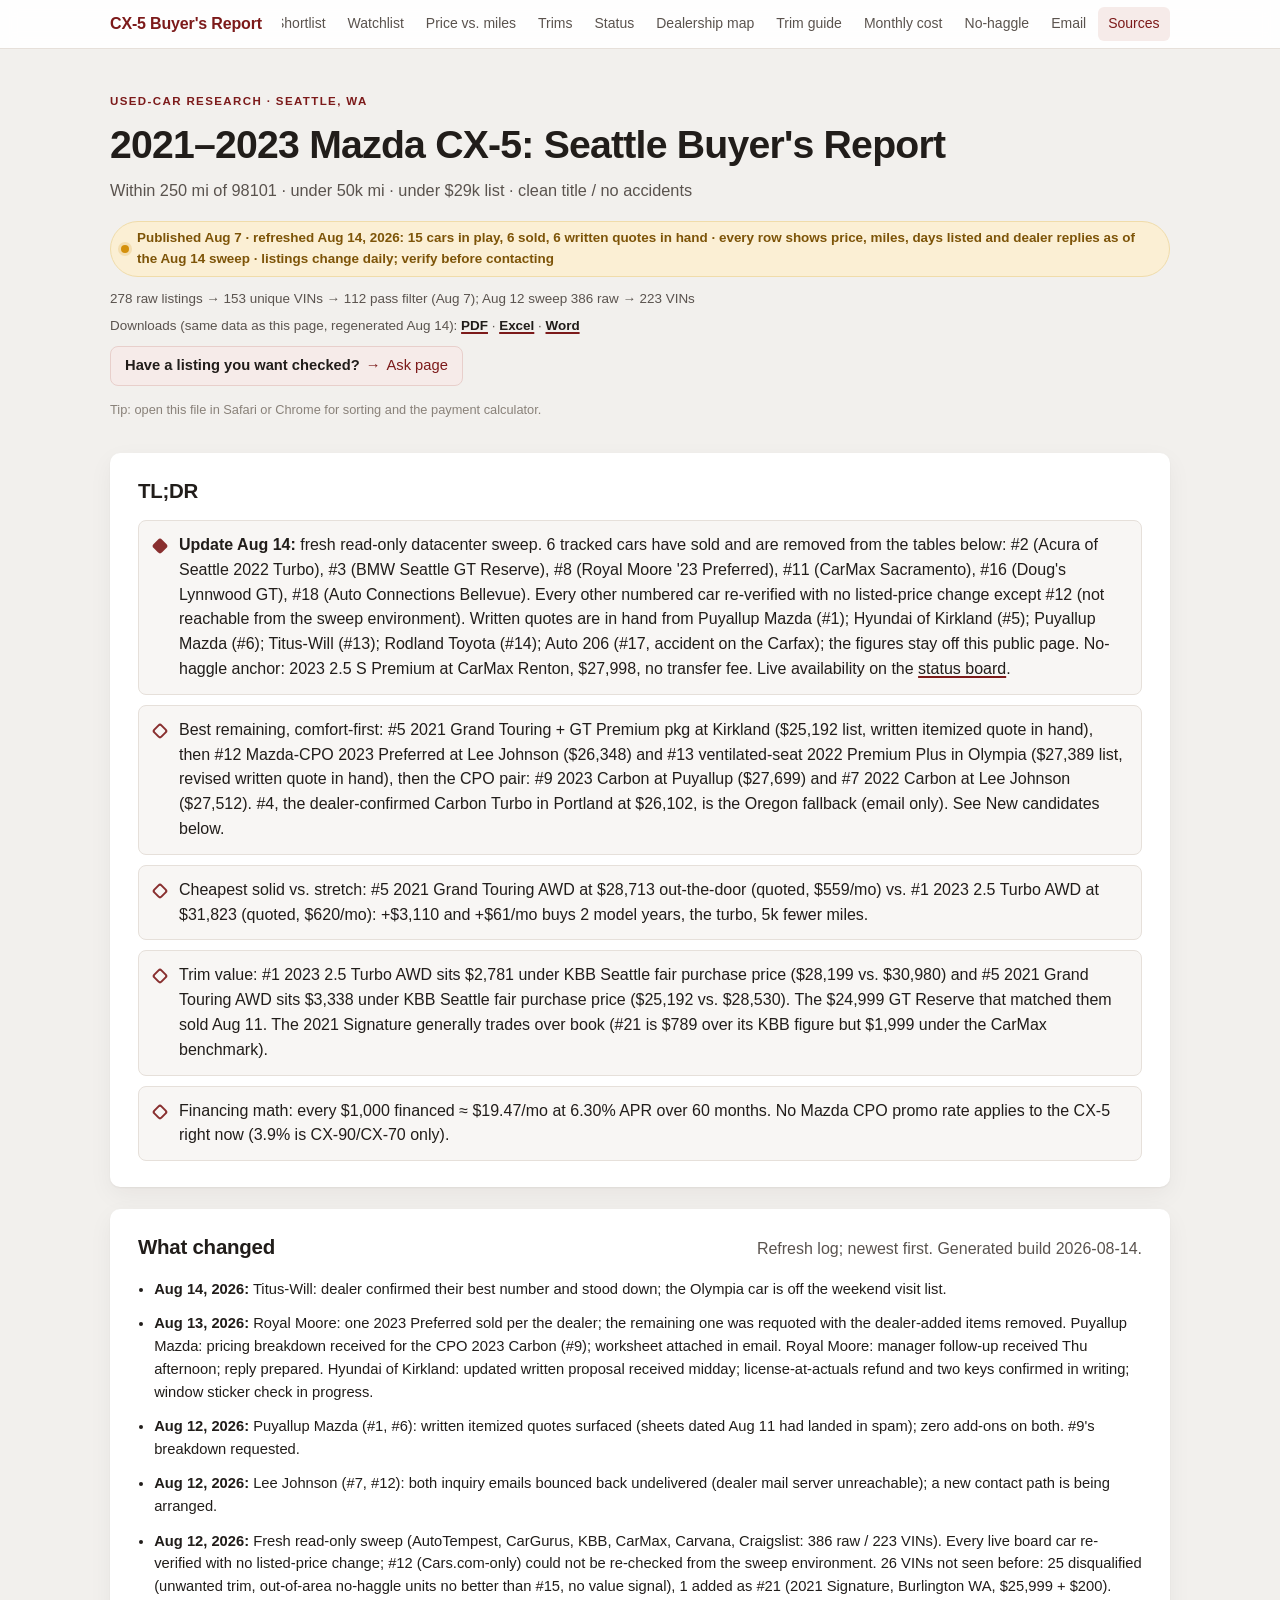
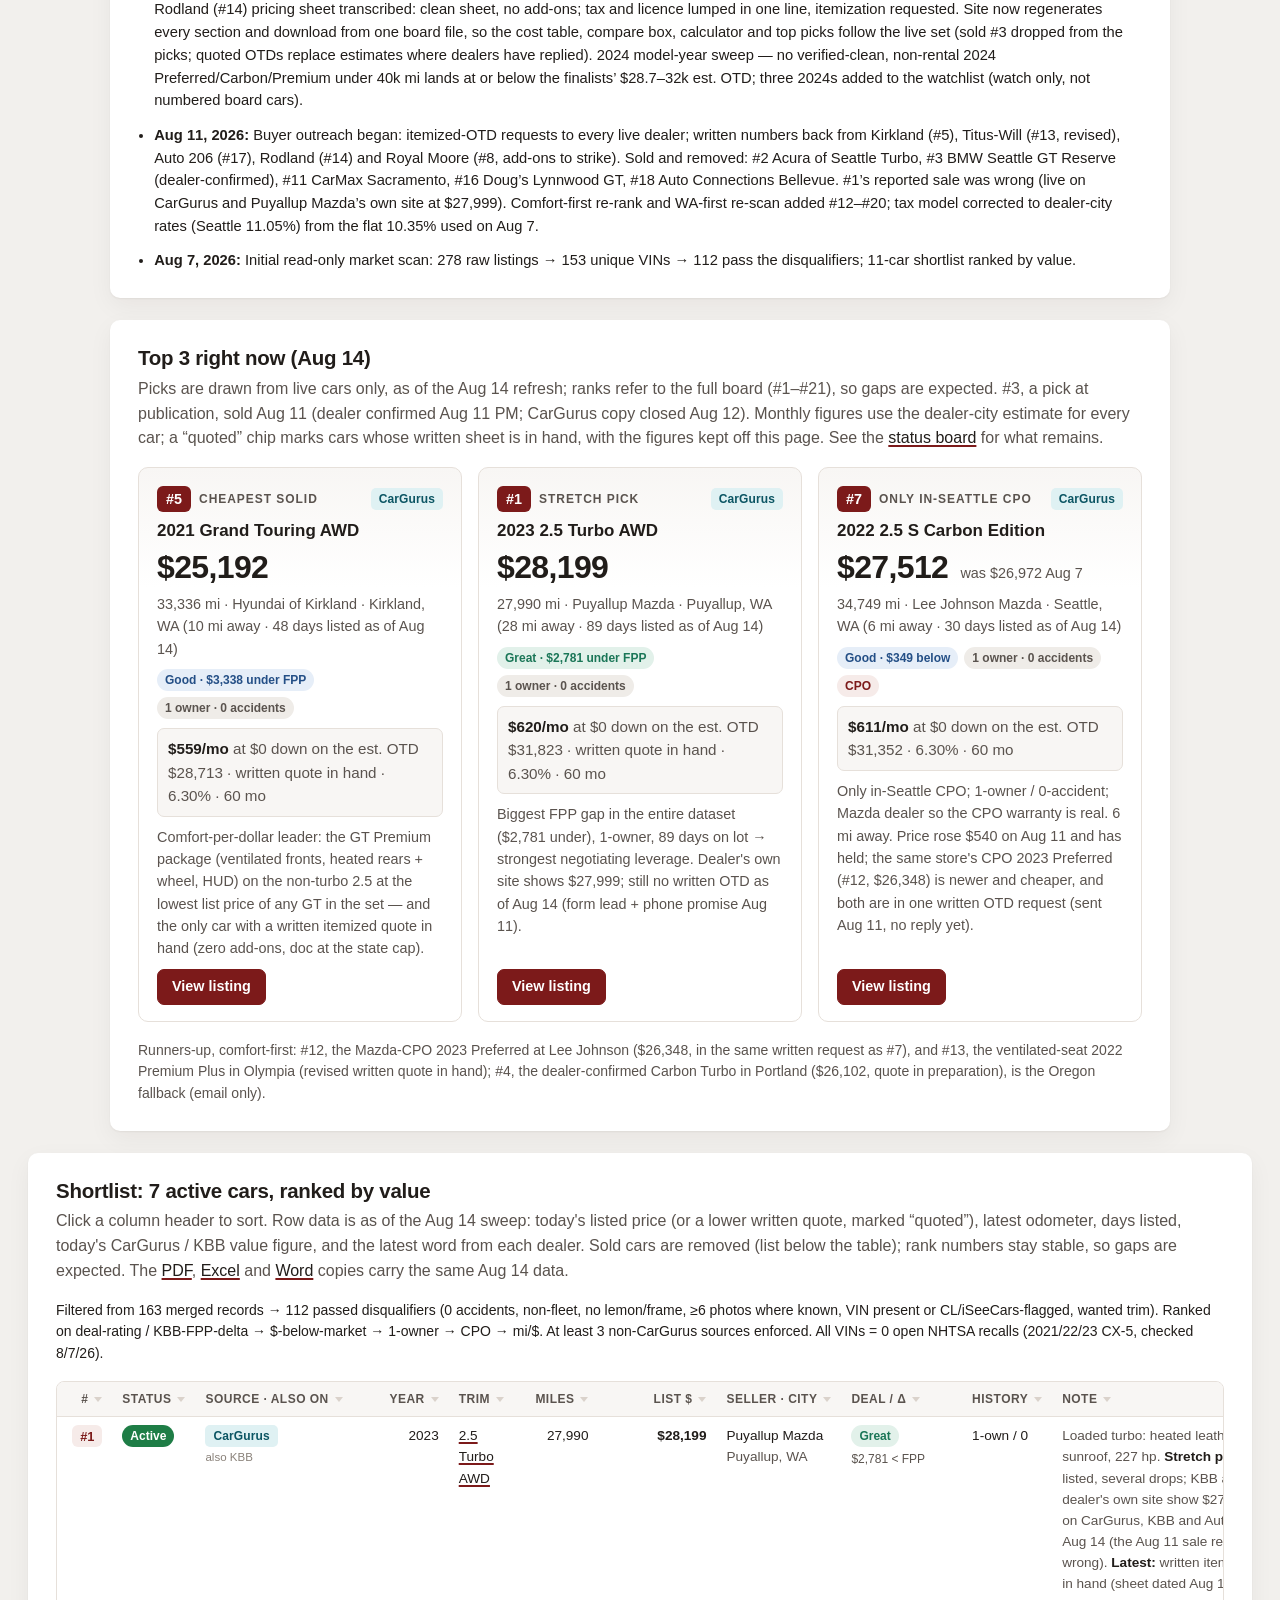
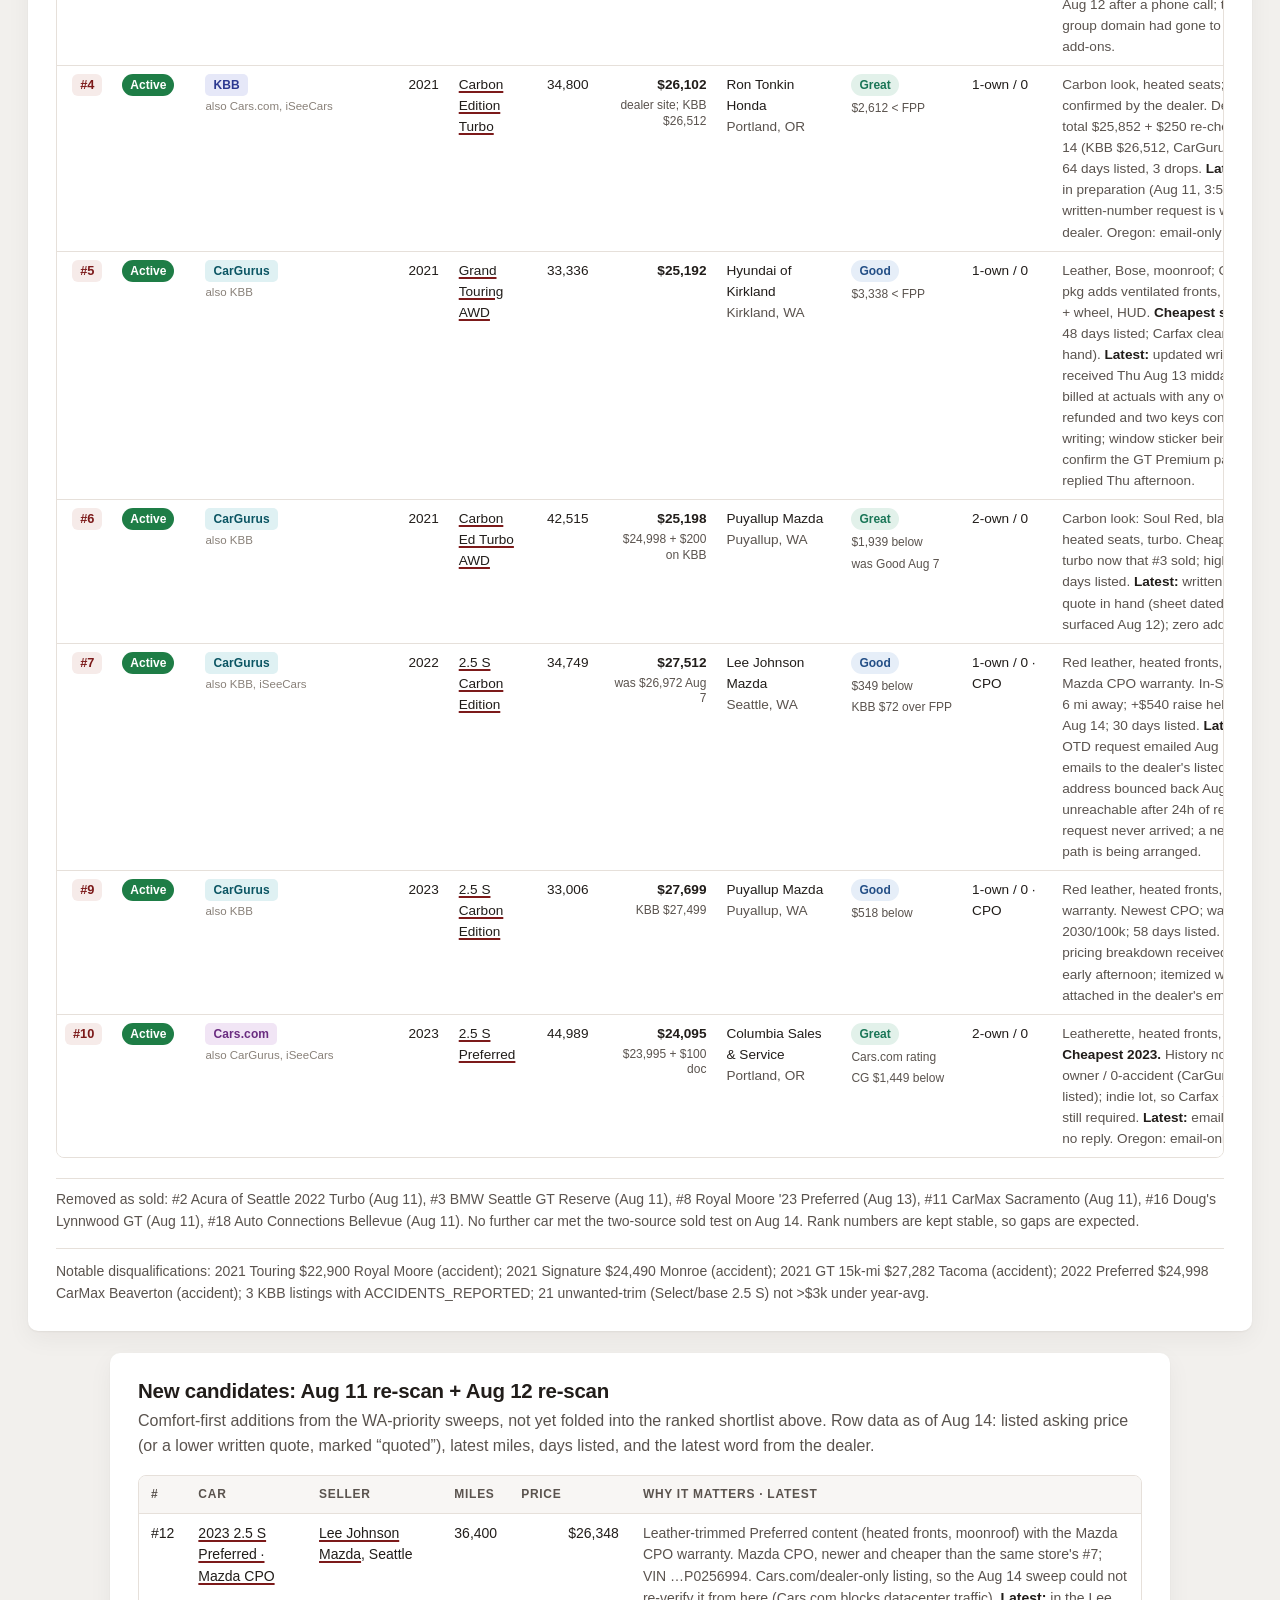
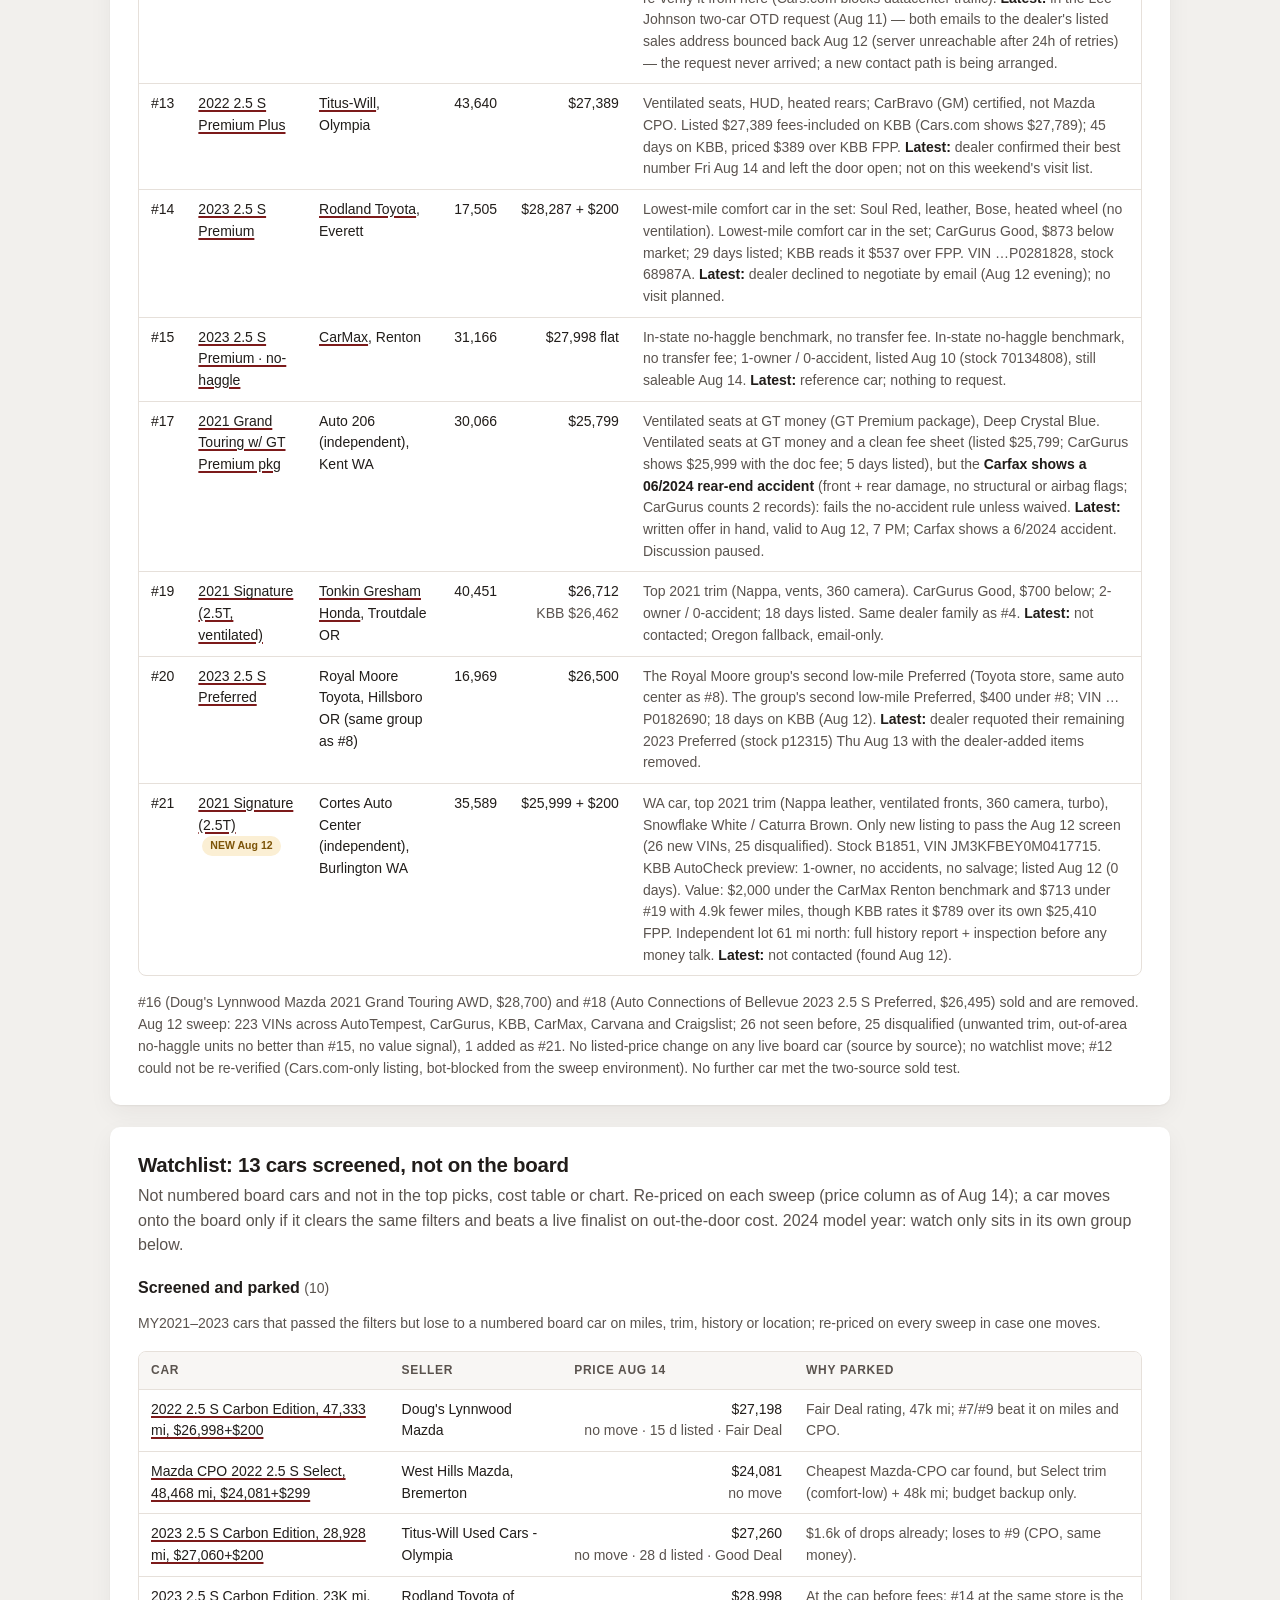
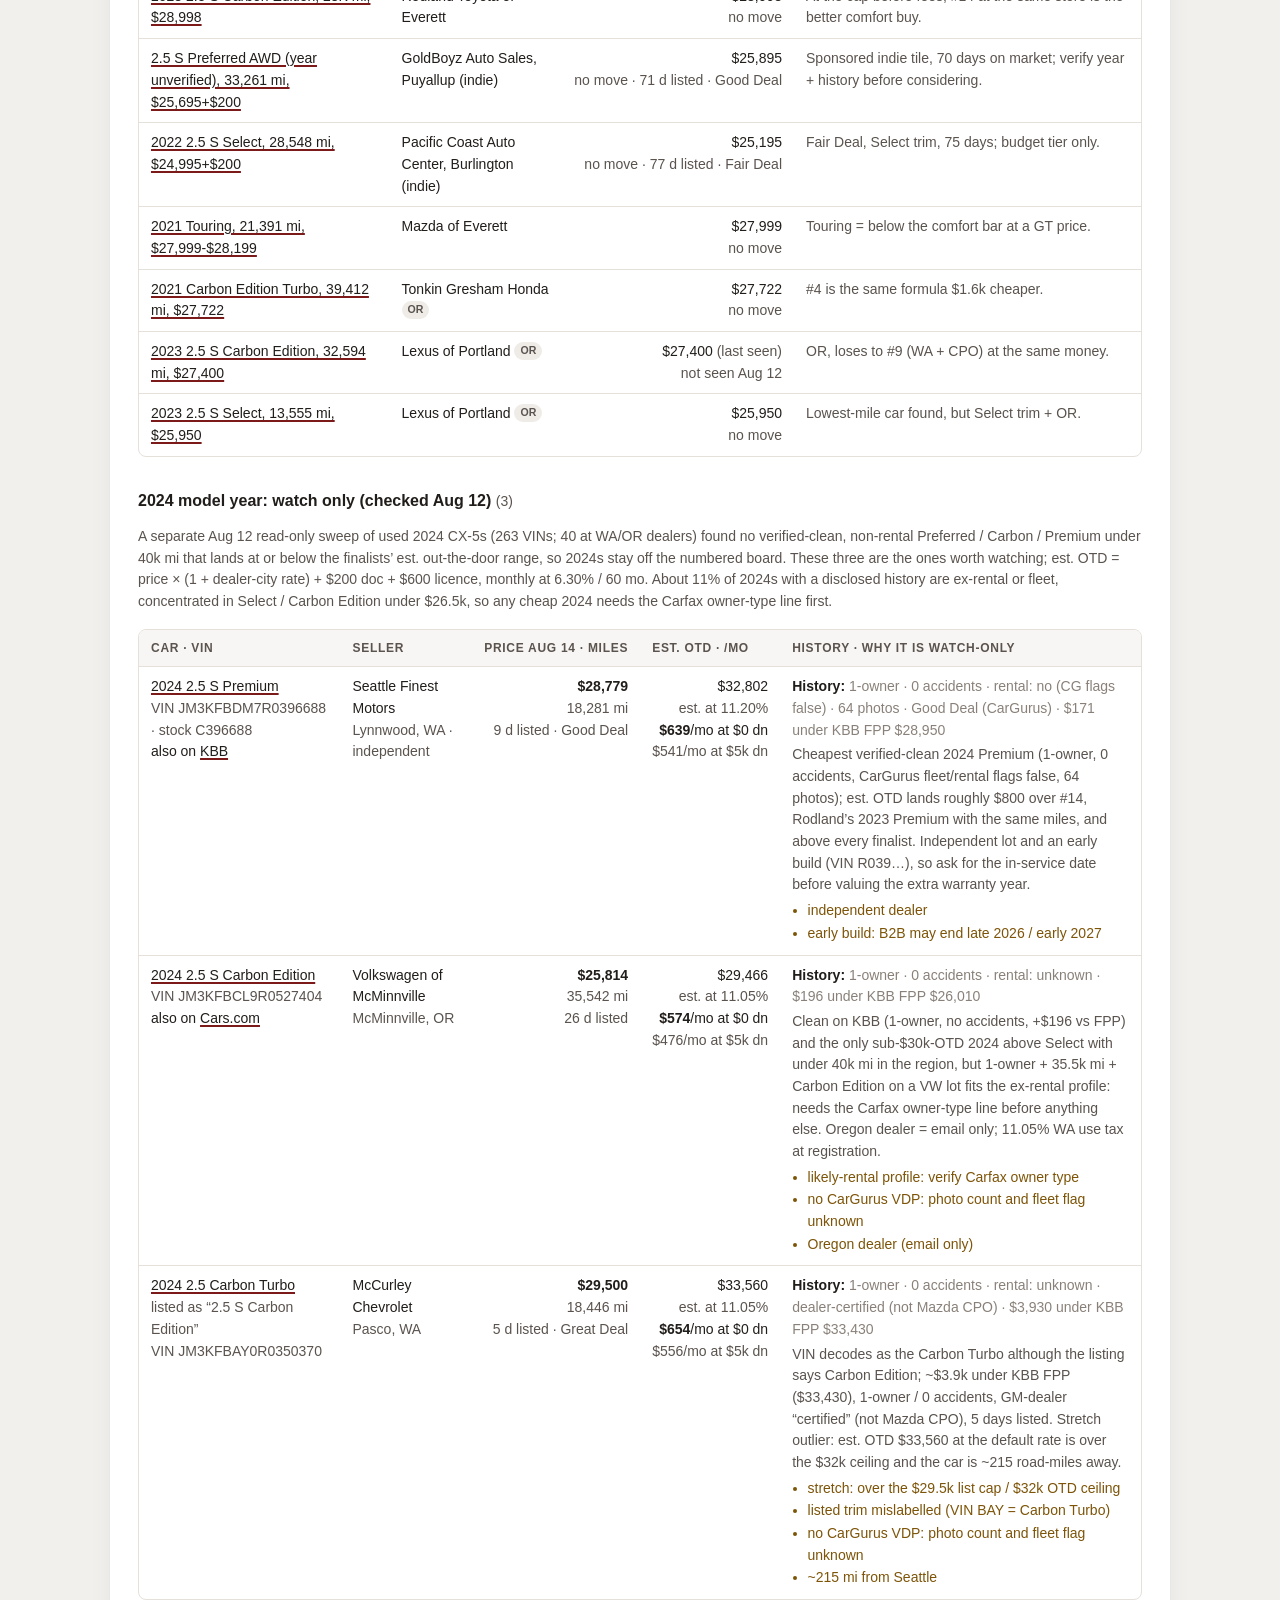
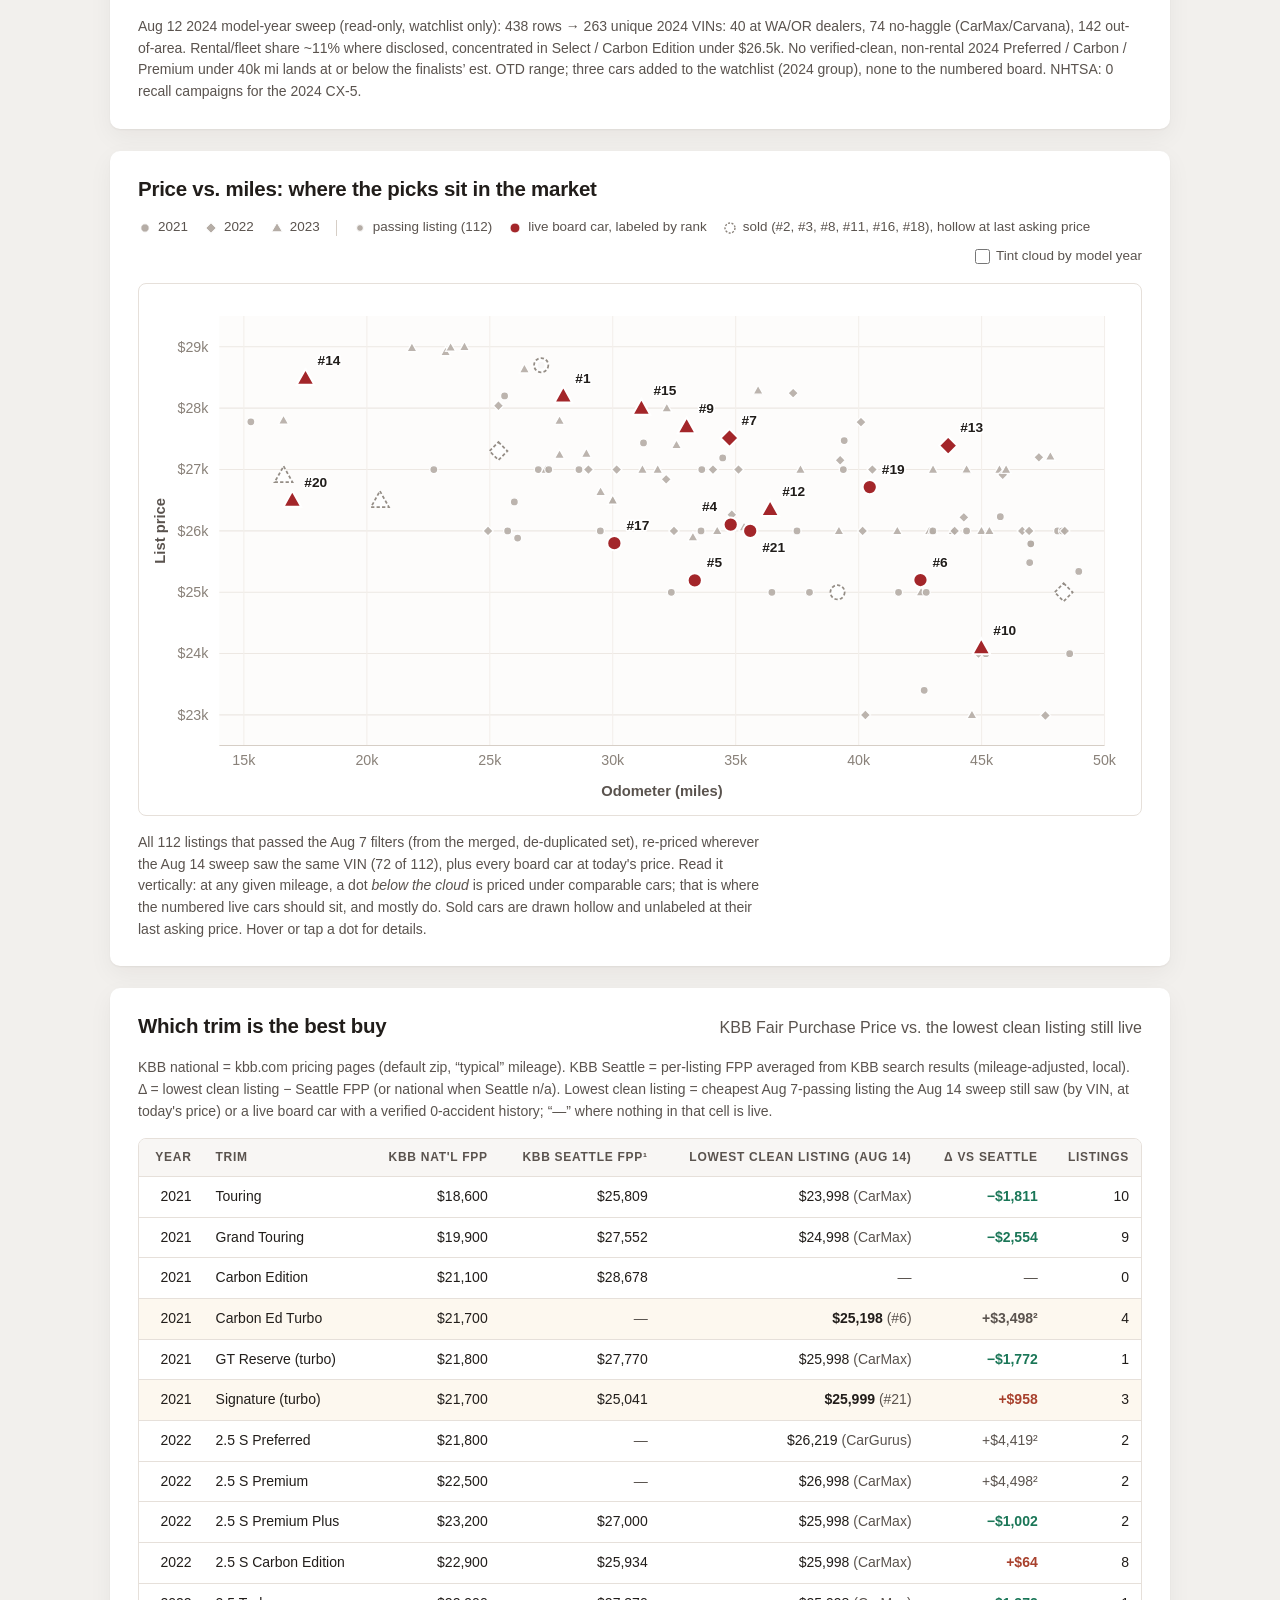
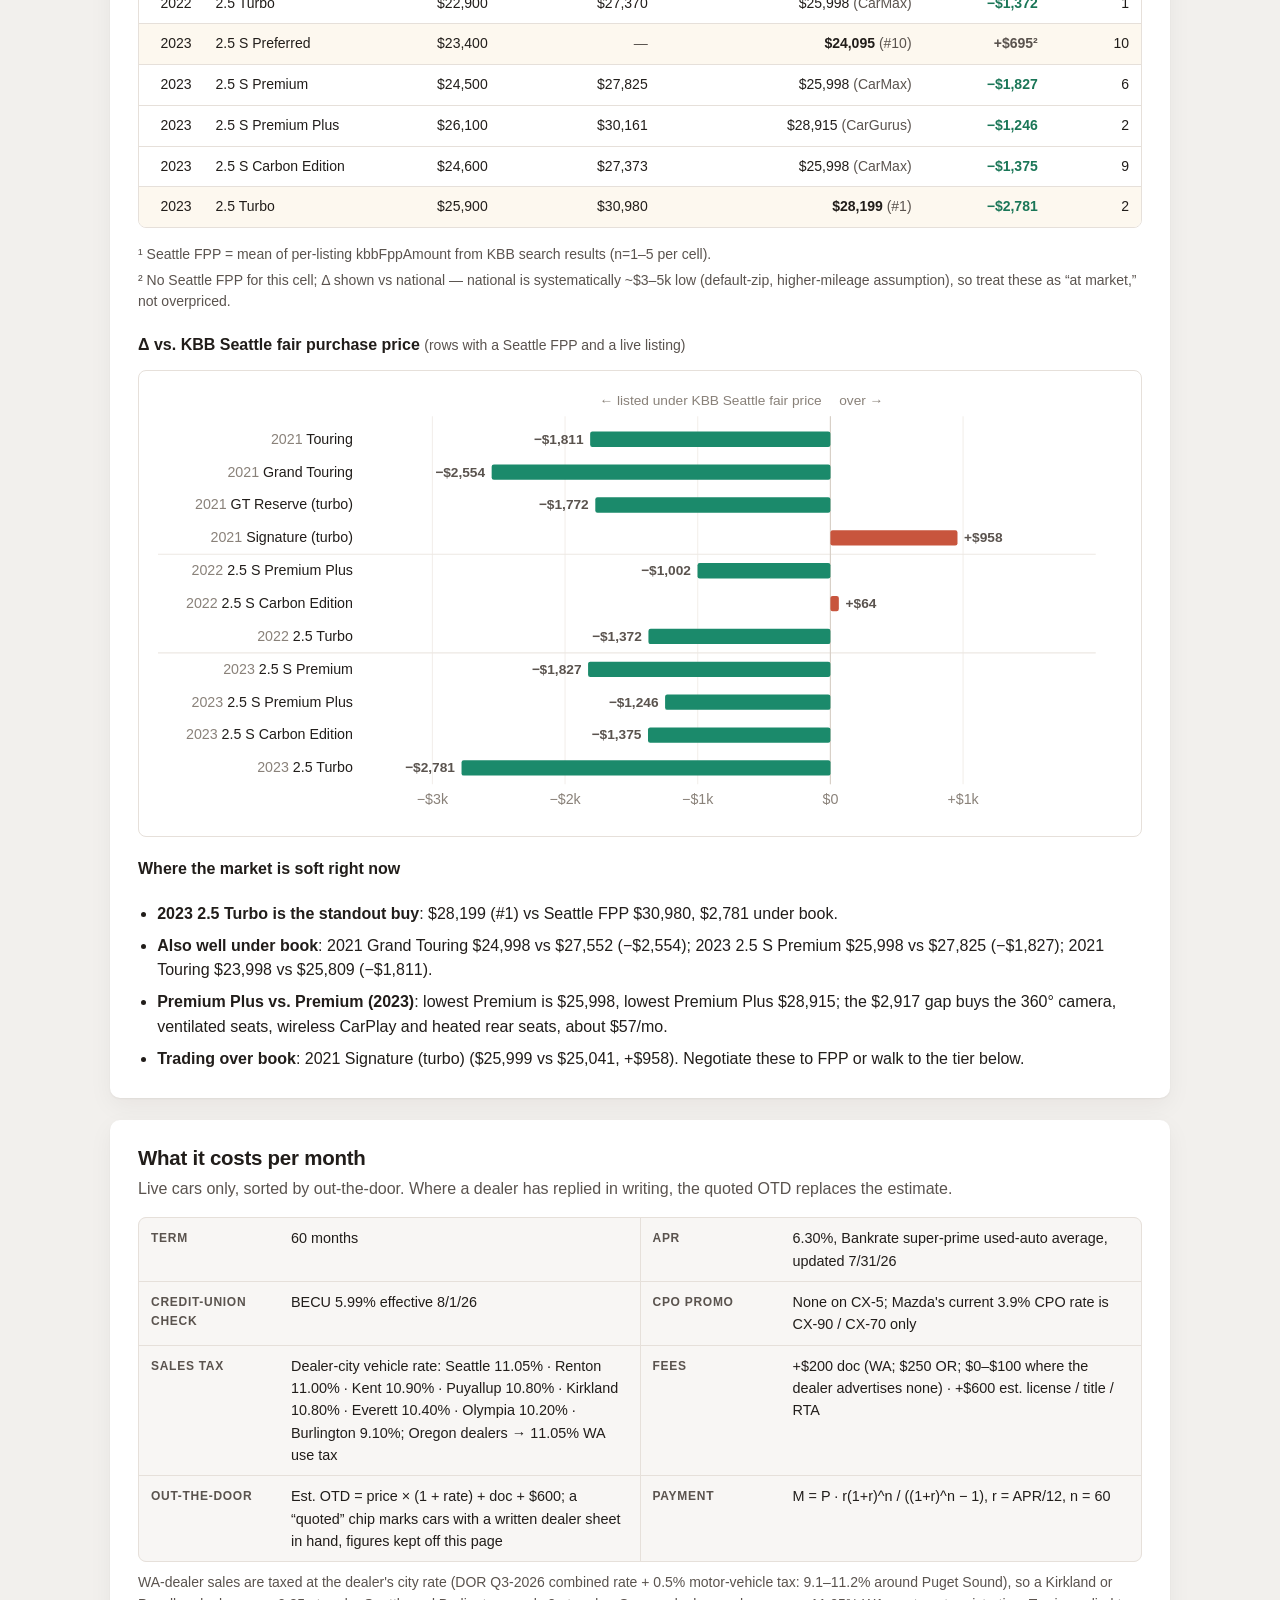
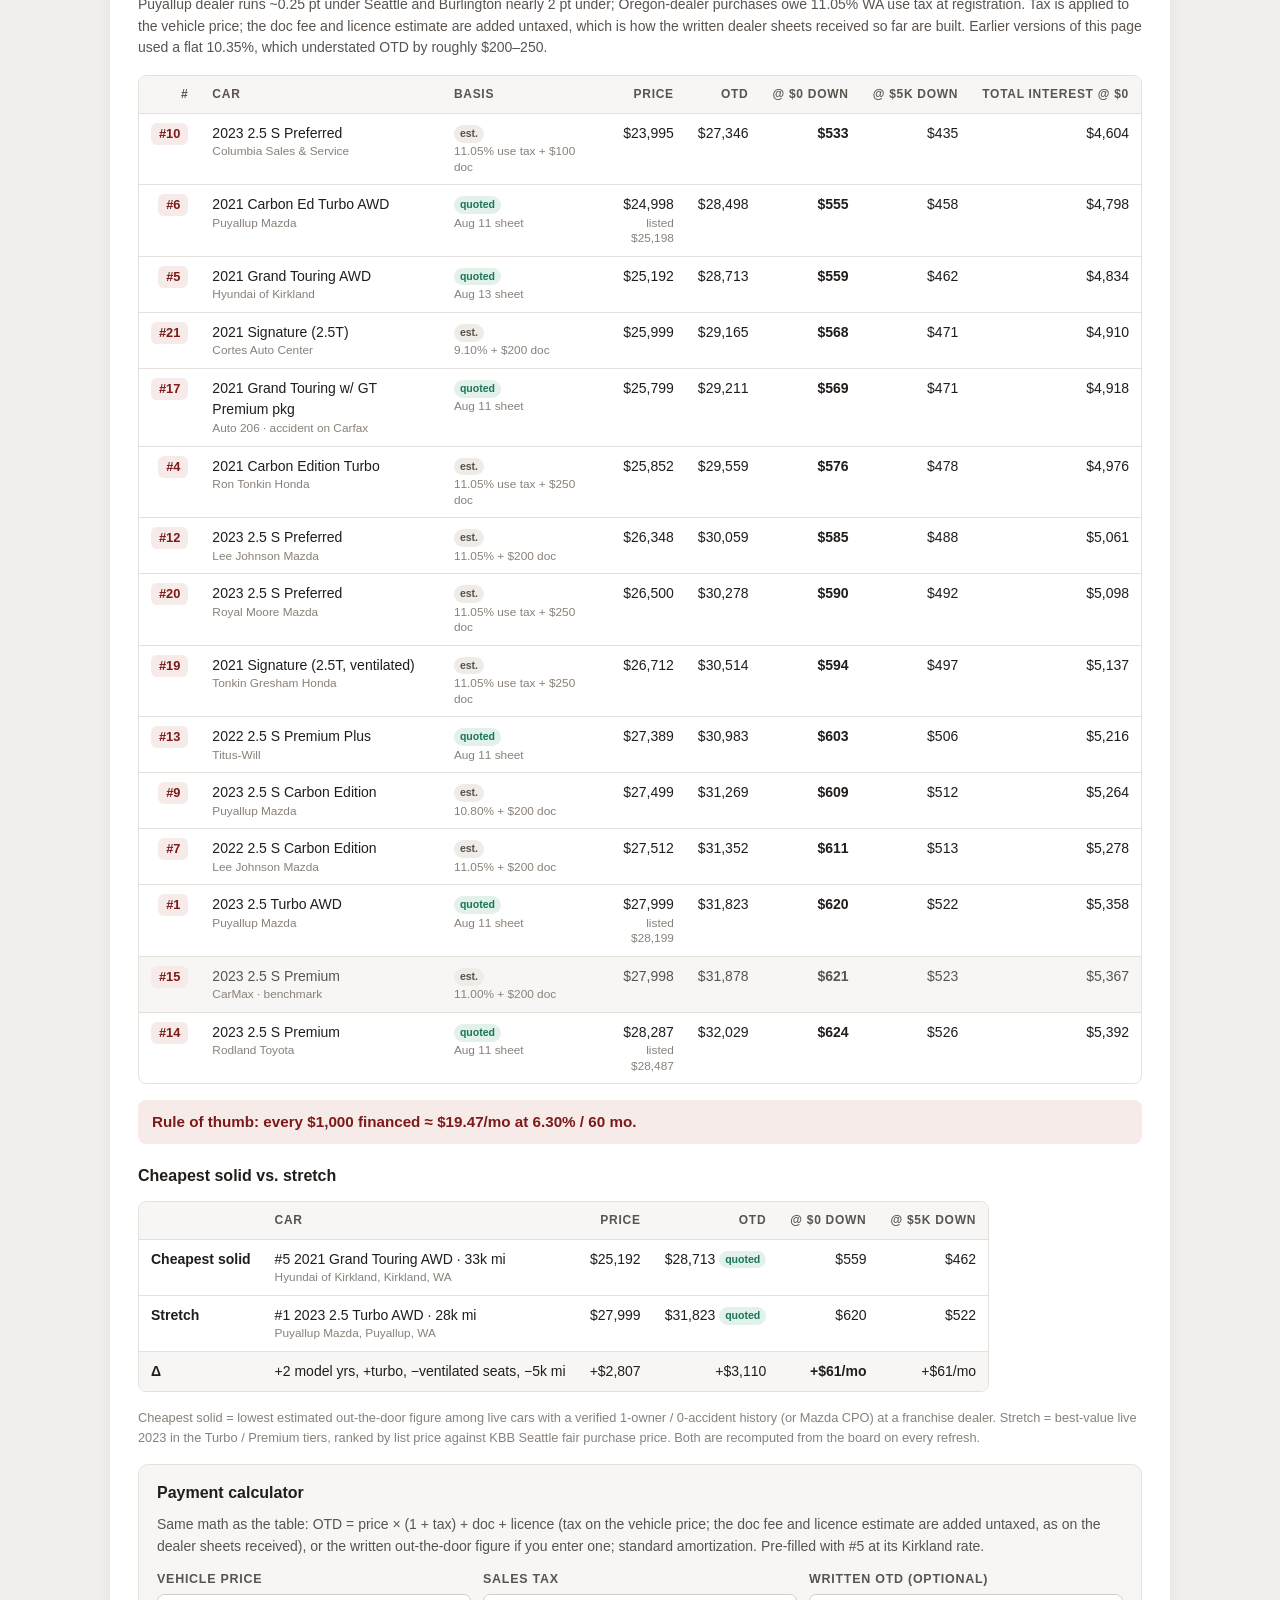
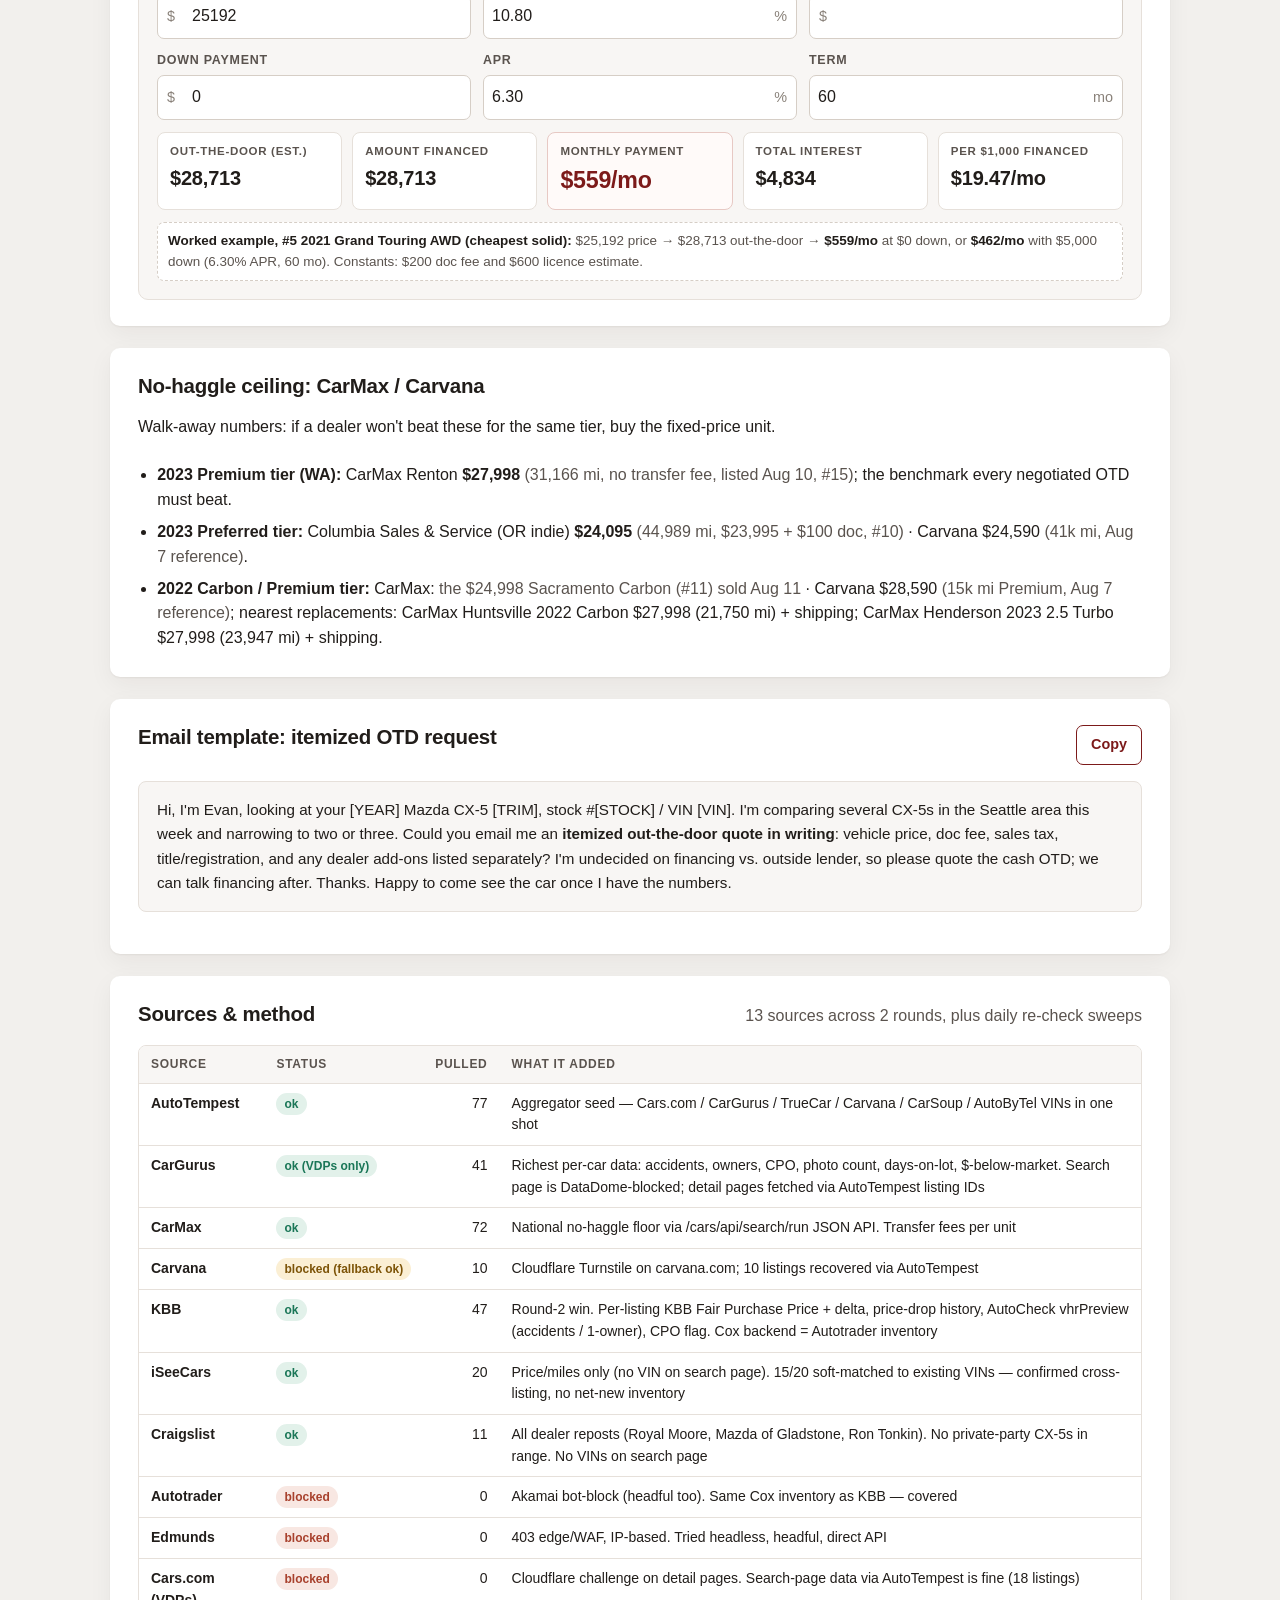
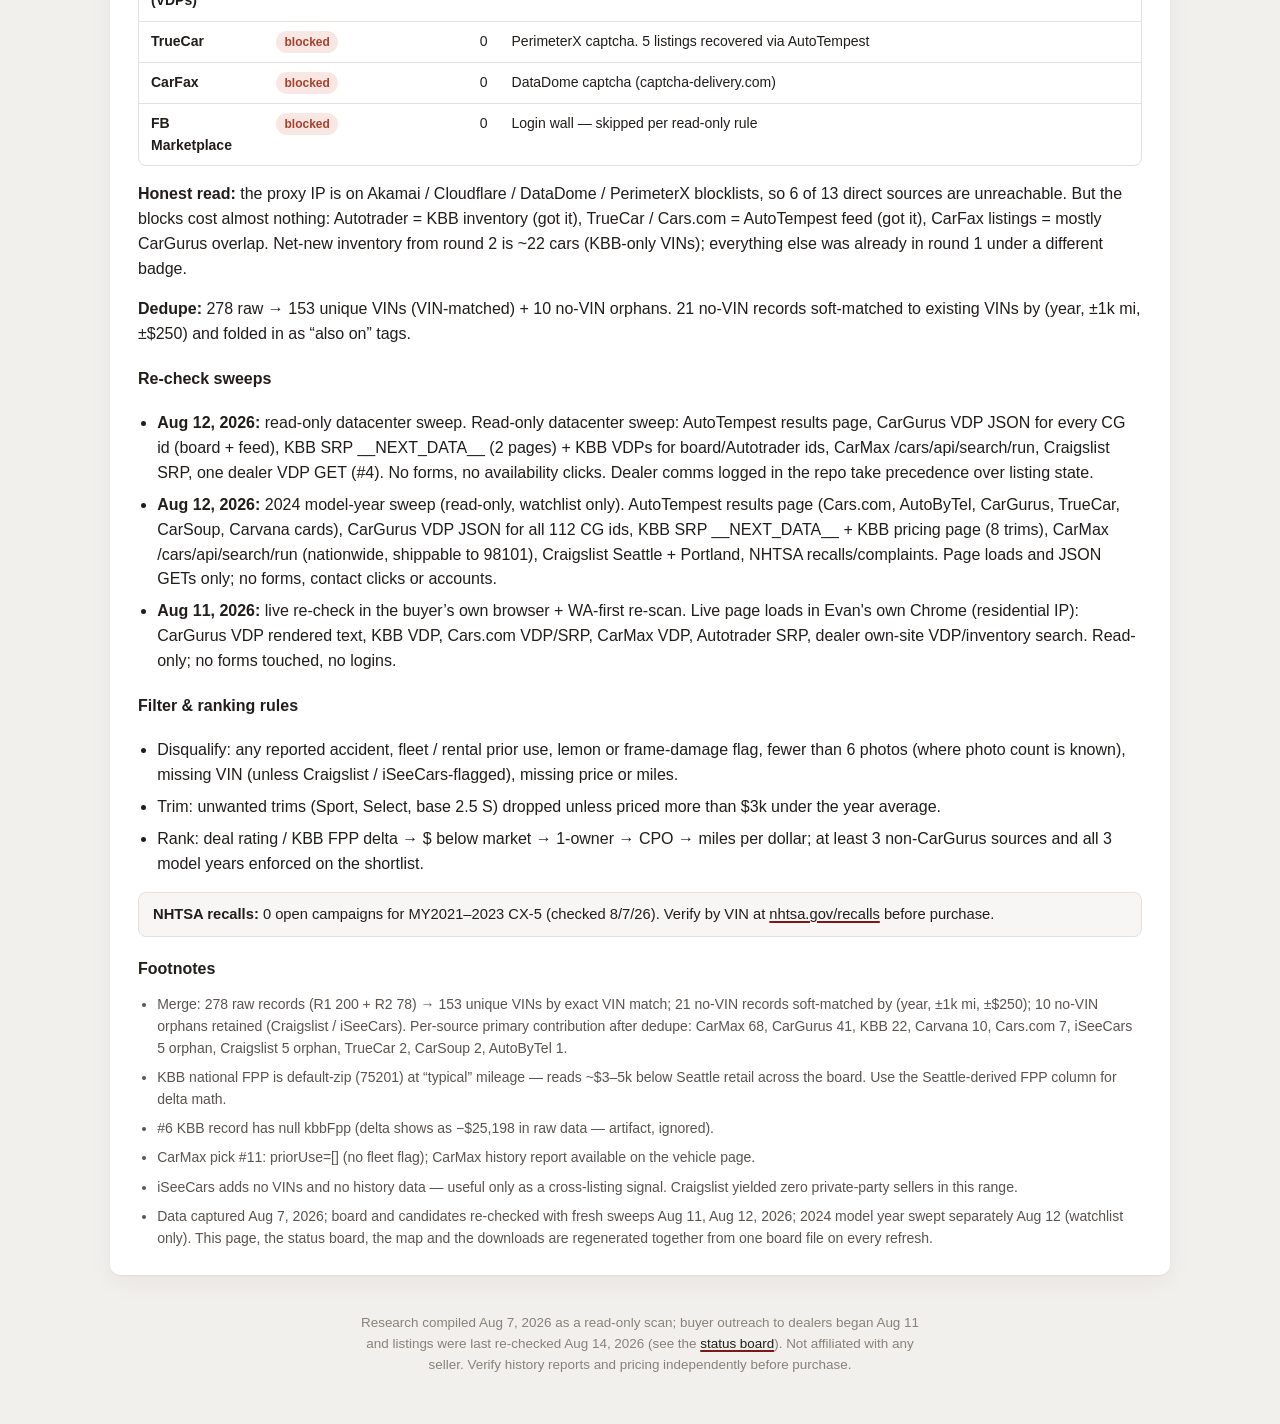
==== index.html @ 576fb441 "Board: Titus-Will confirmed their best number and is off the weekend visit list Co-Authored-By: Clau" ====
<!doctype html>
<html lang="en">
<head>
<meta charset="utf-8">
<link rel="icon" href="data:image/svg+xml,<svg xmlns=%22http://www.w3.org/2000/svg%22 viewBox=%220 0 100 100%22><text y=%22.9em%22 font-size=%2290%22>&#128663;</text></svg>">
<title>CX-5 Seattle Buyer's Report</title>
<meta name="viewport" content="width=device-width, initial-scale=1">
<meta name="robots" content="noindex, nofollow">
<meta name="format-detection" content="telephone=no">
<meta name="color-scheme" content="light">
<meta name="generator" content="tools/build_site.py from data/board.json (refreshed 2026-08-14)">
<style>:root {
  color-scheme: light;
  --ground: #f2f0ed;
  --surface: #ffffff;
  --surface-2: #f8f6f4;
  --surface-3: #efece8;
  --ink: #211d1a;
  --ink-2: #5a534e;
  --ink-3: #898179;
  --rule: #e6e0da;
  --rule-2: #d6cec6;
  --accent: #7c1a1a;
  --accent-hover: #621313;
  --accent-soft: #f6ebe9;
  --mark: #a3262a;
  --good: #1a7657;
  --good-soft: #e2f1ea;
  --bad: #a8412d;
  --bad-soft: #f8e7e2;
  --warn: #7d5408;
  --warn-soft: #fbefd4;
  --neutral-soft: #eeeae6;
  --bar-good: #1b8a6b;
  --bar-bad: #c8553d;
  --dot: #b5ada6;
  --y21: #2a78d6;
  --y22: #eb6834;
  --y23: #1baf7a;
  --grid: #ede8e3;
  --shadow: 0 1px 2px rgba(45, 28, 16, .06), 0 8px 24px rgba(45, 28, 16, .05);
  --radius: 10px;
  --font: -apple-system, BlinkMacSystemFont, "Segoe UI", Roboto, "Helvetica Neue", Arial, sans-serif;
  --mono: ui-monospace, SFMono-Regular, Menlo, Consolas, "Liberation Mono", monospace;
}
*, *::before, *::after { box-sizing: border-box; }
html { scroll-behavior: smooth; scroll-padding-top: 64px; -webkit-text-size-adjust: 100%; text-size-adjust: 100%; }
@media (prefers-reduced-motion: reduce) { html { scroll-behavior: auto; } }
body {
  margin: 0; background: var(--ground); color: var(--ink);
  font-family: var(--font); font-size: 16px; line-height: 1.55;
  -webkit-font-smoothing: antialiased; text-rendering: optimizeLegibility;
  overflow-wrap: break-word;
}
.wrap { max-width: 1100px; margin: 0 auto; padding: 0 20px; }
a { color: var(--ink); text-decoration-color: var(--accent); text-decoration-thickness: 1.5px; text-underline-offset: 2px; }
a:hover { color: var(--accent); }
:focus-visible { outline: 2px solid var(--accent); outline-offset: 2px; border-radius: 3px; }
.skip { position: absolute; left: -999px; top: 8px; background: var(--surface); padding: 6px 10px; z-index: 100; }
.skip:focus { left: 8px; }
.muted { color: var(--ink-2); }
.small { font-size: .875rem; }
strong { font-weight: 650; }
h1, h2, h3 { text-wrap: balance; margin: 0; line-height: 1.2; }
p { margin: 0; }
ul { margin: 0; padding-left: 1.2rem; }
li + li { margin-top: .35rem; }
table { font-size: .875rem; border-collapse: collapse; width: 100%; font-variant-numeric: tabular-nums; }
[hidden] { display: none !important; }

/* nav */
.topnav {
  position: sticky; top: 0; z-index: 50;
  background: rgba(255, 255, 255, .92); backdrop-filter: saturate(1.4) blur(8px); -webkit-backdrop-filter: saturate(1.4) blur(8px);
  border-bottom: 1px solid var(--rule);
}
.navwrap { display: flex; align-items: center; gap: 20px; height: 48px; }
.brand { font-weight: 700; letter-spacing: -.01em; text-decoration: none; white-space: nowrap; color: var(--accent); }
.navlinks { position: relative; flex: 1 1 auto; min-width: 0; display: flex; gap: 2px; overflow-x: auto; overflow-y: hidden; scrollbar-width: none; -webkit-overflow-scrolling: touch; overscroll-behavior-x: contain; }
.navlinks::-webkit-scrollbar { display: none; }
.navlinks a {
  display: inline-flex; align-items: center; flex: 0 0 auto;
  text-decoration: none; color: var(--ink-2); font-size: .875rem; padding: 6px 10px; border-radius: 6px; white-space: nowrap;
}
.navlinks a:hover { background: var(--surface-3); color: var(--ink); }
.navlinks a.active { color: var(--accent); background: var(--accent-soft); }

/* masthead */
.masthead { padding-top: 44px; padding-bottom: 34px; }
.eyebrow { text-transform: uppercase; letter-spacing: .12em; font-size: .72rem; font-weight: 650; color: var(--accent); margin-bottom: 10px; }
.masthead h1 { font-size: clamp(1.6rem, 1.05rem + 2.3vw, 2.45rem); font-weight: 750; letter-spacing: -.02em; }
.nb { white-space: nowrap; }
.scope { margin-top: 10px; color: var(--ink-2); font-size: 1.02rem; }
.mast-row { display: flex; flex-wrap: wrap; align-items: center; gap: 12px 18px; margin-top: 18px; }
.pill {
  display: inline-flex; align-items: center; gap: 8px; padding: 6px 12px 6px 10px; border-radius: 999px;
  background: var(--warn-soft); color: var(--warn); font-size: .84rem; font-weight: 600; border: 1px solid #f0dcaa;
}
.pill .dot { flex: 0 0 auto; width: 8px; height: 8px; border-radius: 50%; background: #d4900c; box-shadow: 0 0 0 3px rgba(212, 144, 12, .18); }
.funnel { font-size: .84rem; color: var(--ink-2); font-variant-numeric: tabular-nums; }
.tipline { margin-top: 14px; font-size: .8rem; color: var(--ink-3); }

/* cards / sections */
main.wrap { display: flex; flex-direction: column; gap: 22px; padding-bottom: 12px; }
.card { background: var(--surface); border-radius: var(--radius); box-shadow: var(--shadow); padding: 26px 28px; display: flex; flex-direction: column; gap: 16px; min-width: 0; }
.sec-head { display: flex; flex-wrap: wrap; align-items: baseline; justify-content: space-between; gap: 6px 16px; }
.card h2 { font-size: 1.28rem; font-weight: 700; letter-spacing: -.012em; }
h3.sub { font-size: 1rem; font-weight: 650; margin-top: 6px; }
h3.sub .muted { font-weight: 400; font-size: .875rem; }

/* TL;DR */
.tldr { list-style: none; padding: 0; display: flex; flex-direction: column; gap: 10px; }
.tldr li { margin: 0; padding: 12px 14px 12px 40px; background: var(--surface-2); border: 1px solid var(--rule); border-radius: 8px; position: relative; }
.tldr li::before {
  content: ""; position: absolute; left: 15px; top: 19px; width: 12px; height: 12px; border-radius: 3px; background: var(--accent);
  transform: rotate(45deg); opacity: .9;
}
.tldr li:nth-child(n+2)::before { background: transparent; border: 2px solid var(--accent); }

/* Top 3 */
.picks { display: grid; grid-template-columns: repeat(3, minmax(0, 1fr)); gap: 16px; }
@media screen and (max-width: 860px) { .picks { grid-template-columns: 1fr; } }
.pick { border: 1px solid var(--rule); border-radius: 10px; padding: 18px 18px 16px; display: flex; flex-direction: column; gap: 9px; background: linear-gradient(180deg, var(--surface-2), var(--surface) 120px); min-width: 0; }
.pick-head { display: flex; align-items: center; gap: 8px; flex-wrap: wrap; }
.rank { display: inline-flex; align-items: center; justify-content: center; min-width: 34px; height: 26px; padding: 0 8px; border-radius: 6px; background: var(--accent); color: #fff; font-weight: 700; font-size: .9rem; font-variant-numeric: tabular-nums; }
.rank.sm { min-width: 30px; height: 22px; font-size: .8rem; background: var(--accent-soft); color: var(--accent); }
.pick-tag { font-size: .75rem; text-transform: uppercase; letter-spacing: .08em; font-weight: 650; color: var(--ink-2); margin-right: auto; }
.pick h3 { font-size: 1.06rem; font-weight: 650; }
.price { font-size: 2rem; font-weight: 750; letter-spacing: -.02em; line-height: 1.05; font-variant-numeric: tabular-nums; }
.pick-meta { font-size: .9rem; color: var(--ink-2); }
.pick-badges { display: flex; flex-wrap: wrap; gap: 6px; }
.monthly { font-size: .95rem; padding: 8px 10px; background: var(--surface-2); border-radius: 7px; border: 1px solid var(--rule); }
.why { font-size: .9rem; color: var(--ink-2); flex: 1; }
.runner { margin-top: 2px; }
.btn {
  display: inline-flex; align-items: center; justify-content: center; gap: 6px; align-self: flex-start;
  background: var(--accent); color: #fff; border: 1px solid var(--accent); border-radius: 7px; padding: 8px 14px; min-height: 36px;
  font: inherit; font-size: .9rem; font-weight: 600; text-decoration: none; cursor: pointer; line-height: 1.2;
  -webkit-tap-highlight-color: rgba(124, 26, 26, .15);
}
.btn:hover { background: var(--accent-hover); color: #fff; }
.btn.ghost { background: var(--surface); color: var(--accent); }
.btn.ghost:hover { background: var(--accent-soft); }
.btn.block { display: flex; align-self: stretch; width: 100%; min-height: 46px; font-size: .95rem; }

/* badges */
.badge { display: inline-flex; align-items: center; padding: 2px 8px; border-radius: 999px; font-size: .75rem; font-weight: 600; line-height: 1.5; white-space: nowrap; background: var(--neutral-soft); color: var(--ink-2); }
.badge.plain { background: var(--surface-3); color: var(--ink-2); }
.badge.cpo { background: var(--accent-soft); color: var(--accent); }
.badge.deal.great { background: var(--good-soft); color: var(--good); }
.badge.deal.good { background: #e6eef8; color: #244f86; }
.badge.deal.nohaggle { background: var(--warn-soft); color: var(--warn); }
.badge.warn { background: var(--warn-soft); color: var(--warn); }
.badge.status.ok { background: var(--good-soft); color: var(--good); }
.badge.status.blocked { background: var(--bad-soft); color: var(--bad); }
.badge.status.fallback { background: var(--warn-soft); color: var(--warn); }
.badge.src { border-radius: 5px; font-weight: 650; letter-spacing: .01em; }
.src-cargurus { background: #dff1f3; color: #0b5563; }
.src-kbb { background: #e6e8f8; color: #2c3990; }
.src-carscom { background: #f1e5f5; color: #6a2c80; }
.src-carmax { background: #fcefcf; color: #74510a; }
.src-carvana { background: #dff0fa; color: #0a5883; }
.src-truecar { background: #e3f3e6; color: #1d6a3a; }
.src-iseecars { background: #fbe8dc; color: #87400e; }
.src-craigslist { background: #ede8f7; color: #4a2f92; }
.src-autotempest, .src-carsoup, .src-autobytel { background: #ecebe8; color: #4a443f; }

/* tables */
.scroll { overflow-x: auto; border: 1px solid var(--rule); border-radius: 8px; background: var(--surface); -webkit-overflow-scrolling: touch; }
.scroll-hint { display: none; font-size: .75rem; color: var(--ink-3); text-align: right; margin: -8px 2px -10px; letter-spacing: .02em; }
table.data th, table.data td { padding: 9px 12px; text-align: left; vertical-align: top; border-bottom: 1px solid var(--rule); }
table.data tbody tr:last-child td, table.data tbody tr:last-child th { border-bottom: 0; }
table.data thead th { background: var(--surface-2); font-size: .75rem; text-transform: uppercase; letter-spacing: .06em; color: var(--ink-2); font-weight: 650; white-space: nowrap; position: relative; }
table.data tbody tr:hover td { background: #fbfaf8; }
table.data .num { text-align: right; white-space: nowrap; }
table.data td.note { min-width: 220px; color: var(--ink-2); }
table.data td.note strong { color: var(--ink); }
table.data tr.hl td { background: #fdf8ef; }
table.compact { width: auto; min-width: 60%; }
table.compact th[scope=row] { font-weight: 650; white-space: nowrap; background: transparent; text-transform: none; letter-spacing: 0; font-size: inherit; color: var(--ink); }
tr.delta-row td, tr.delta-row th { background: var(--surface-2) !important; }
.good-t { color: var(--good); font-weight: 600; }
.bad-t { color: var(--bad); font-weight: 600; }
.tlink { font-weight: 600; font-size: .82rem; text-decoration: none; border: 1px solid var(--rule-2); padding: 3px 9px; border-radius: 6px; display: inline-block; white-space: nowrap; }
.tlink:hover { border-color: var(--accent); background: var(--accent-soft); }
.scroll.fit { width: -moz-fit-content; width: fit-content; max-width: 100%; }
/* the 12-column shortlist table gets a compact treatment and may break out of the 1100px column on wide screens */
#shortlist { align-self: center; width: min(1230px, calc(100vw - 56px)); }
@media (max-width: 1160px) { #shortlist { width: 100%; } }
#shortlist-table { font-size: .8125rem; }
#shortlist-table th, #shortlist-table td { padding: 8px 8px; }
#shortlist-table thead th { letter-spacing: .04em; }
#shortlist-table td:nth-child(4) { min-width: 96px; }
#shortlist-table td:nth-child(7) { min-width: 118px; }
#shortlist-table td.note { min-width: 160px; }
#shortlist-table .delta { color: var(--ink-2); margin-top: 3px; white-space: nowrap; font-size: .75rem; }
#shortlist-table .also { color: var(--ink-3); margin-top: 3px; font-size: .72rem; line-height: 1.3; }
.badge.wrapok { white-space: normal; text-align: center; line-height: 1.25; padding-top: 3px; padding-bottom: 3px; }

.badge.status-active { background: #1e7d46; color: #fff; }
.badge.status-sold { background: #8a8790; color: #fff; }
tr:has(.status-sold) td { opacity: .55; }
tr:has(.status-sold) td:nth-child(2) { opacity: 1; }
#shortlist-table { font-size: .85em; }
#shortlist-table th, #shortlist-table td { padding-right: 12px; }
#shortlist-table td.note { min-width: 260px; }
/* sortable headers */
.sortable th button { all: unset; cursor: pointer; display: inline-flex; align-items: center; gap: 6px; }
.sortable th button:focus-visible { outline: 2px solid var(--accent); outline-offset: 2px; border-radius: 3px; }
.sortable th .si { width: 0; height: 0; border-left: 4px solid transparent; border-right: 4px solid transparent; border-top: 5px solid var(--rule-2); opacity: .9; }
.sortable th[aria-sort=ascending] .si { border-top: 0; border-bottom: 5px solid var(--accent); }
.sortable th[aria-sort=descending] .si { border-top: 5px solid var(--accent); }
.sortable th[data-nosort] .si { display: none; }
.sortable th[data-nosort] button { cursor: default; }
.dq { border-top: 1px solid var(--rule); padding-top: 12px; }

/* shortlist: card presentation (phones + print); the table is the desktop presentation */
.sl-card-view { display: none; flex-direction: column; gap: 12px; }
.sl-tools { display: none; align-items: center; gap: 12px; }
.js .sl-tools { display: flex; }
.sl-tools label { flex: 0 0 auto; font-size: .75rem; text-transform: uppercase; letter-spacing: .06em; color: var(--ink-2); font-weight: 650; }
.selwrap { position: relative; flex: 1 1 auto; min-width: 0; display: flex; }
.selwrap::after {
  content: ""; position: absolute; right: 16px; top: 50%; width: 8px; height: 8px; pointer-events: none;
  border-right: 2px solid var(--accent); border-bottom: 2px solid var(--accent); transform: translateY(-70%) rotate(45deg);
}
.select {
  -webkit-appearance: none; appearance: none; width: 100%; font: inherit; font-size: 1rem; color: var(--ink); min-height: 44px;
  padding: 8px 38px 8px 12px; border: 1px solid var(--rule-2); border-radius: 8px; background: var(--surface);
}
.select:focus { outline: none; border-color: var(--accent); box-shadow: 0 0 0 3px rgba(124, 26, 26, .12); }
.sl-cards { display: flex; flex-direction: column; gap: 12px; }
.slc { border: 1px solid var(--rule); border-radius: 10px; padding: 14px 14px 14px; display: flex; flex-direction: column; gap: 9px; background: linear-gradient(180deg, var(--surface-2), var(--surface) 90px); min-width: 0; }
.slc-head { display: flex; align-items: flex-start; gap: 10px; }
.slc-head .rank { flex: 0 0 auto; margin-top: 1px; }
.slc-title { flex: 1 1 auto; min-width: 0; font-size: 1.02rem; font-weight: 650; line-height: 1.3; text-wrap: pretty; }
.slc-title .yr { color: var(--ink-2); font-weight: 600; font-variant-numeric: tabular-nums; }
.slc-head .badge.src { flex: 0 0 auto; margin-top: 3px; }
.slc-price { display: flex; align-items: baseline; flex-wrap: wrap; gap: 4px 14px; font-variant-numeric: tabular-nums; }
.slc-price .p { font-size: 1.6rem; font-weight: 750; letter-spacing: -.02em; line-height: 1.05; }
.slc-price .mo { font-size: 1rem; color: var(--ink); }
.slc-price .mo strong { font-size: 1.1rem; color: var(--accent); font-weight: 700; }
.slc-price .mo .muted { font-size: .8rem; }
.slc-meta { font-size: .9rem; color: var(--ink-2); }
.slc-facts { display: grid; grid-template-columns: repeat(2, minmax(0, 1fr)); gap: 8px 12px; margin: 0; padding: 9px 10px; background: var(--surface-2); border: 1px solid var(--rule); border-radius: 8px; }
.slc-facts > div { display: flex; flex-direction: column; gap: 2px; min-width: 0; }
.slc-facts dt { font-size: .68rem; text-transform: uppercase; letter-spacing: .06em; color: var(--ink-3); font-weight: 650; }
.slc-facts dd { margin: 0; font-size: .86rem; display: flex; flex-wrap: wrap; align-items: center; gap: 4px 6px; }
.slc-facts .delta { color: var(--ink-2); font-size: .8rem; white-space: nowrap; }
.slc-facts .also { flex: 0 0 100%; color: var(--ink-2); font-size: .8rem; }
.slc-note { font-size: .9rem; color: var(--ink-2); }
.slc-note strong { color: var(--ink); }

/* charts */
.chart-wrap { overflow-x: auto; border: 1px solid var(--rule); border-radius: 8px; background: var(--surface); padding: 8px; }
svg.chart { display: block; width: 100%; height: auto; font-family: var(--font); -webkit-tap-highlight-color: transparent; }
svg.chart.m { display: none; }
svg.chart .plot-bg { fill: #fdfcfb; }
svg.chart .grid { stroke: var(--grid); stroke-width: 1; }
svg.chart .grid-v { stroke: #f3efeb; }
svg.chart .grid-minor { stroke: #f5f2ee; stroke-width: 1; }
svg.chart .axis { stroke: var(--rule-2); stroke-width: 1; }
svg.chart .tick { font-size: 13px; fill: var(--ink-3); font-variant-numeric: tabular-nums; }
svg.chart .axis-title { font-size: 13.5px; fill: var(--ink-2); font-weight: 600; }
svg.chart .axis-note { font-size: 12.5px; fill: var(--ink-3); }
svg.chart .pt circle, svg.chart .pt path { fill: var(--dot); stroke: #fff; stroke-width: 1.2px; opacity: .9; transition: fill .2s; }
svg.chart.tinted .pt.y2021:not(.sl) circle { fill: var(--y21); opacity: .7; }
svg.chart.tinted .pt.y2022:not(.sl) path { fill: var(--y22); opacity: .7; }
svg.chart.tinted .pt.y2023:not(.sl) path { fill: var(--y23); opacity: .75; }
svg.chart .pt.sl circle, svg.chart .pt.sl path { fill: var(--mark); stroke: #fff; stroke-width: 1.8px; opacity: 1; }
svg.chart .pt.hot circle, svg.chart .pt.hot path { stroke: var(--ink); stroke-width: 2px; opacity: 1; }
svg.chart .pt-label { font-size: 12.5px; font-weight: 700; fill: var(--ink); paint-order: stroke; stroke: #fff; stroke-width: 3px; stroke-linejoin: round; font-variant-numeric: tabular-nums; }
svg.chart .pt.sl.gone circle, svg.chart .pt.sl.gone path { fill: var(--surface); stroke: var(--ink-3); stroke-width: 1.6px; stroke-dasharray: 3 2; opacity: .9; }
svg.chart .pt-label.gone { fill: var(--ink-3); font-weight: 600; }
.lg.gonemark circle { fill: var(--surface); stroke: var(--ink-3); stroke-width: 1.4; stroke-dasharray: 2 1.5; }
.pick.sold { opacity: .62; background: var(--surface-2); }
.pick.sold .price s { color: var(--ink-3); }
.pick.sold .btn[aria-disabled] { pointer-events: none; opacity: .6; cursor: default; }
.removed { border-top: 1px solid var(--rule); padding-top: 10px; margin-top: 4px; }
.pick .price .small { font-size: .45em; font-weight: 500; letter-spacing: 0; margin-left: 4px; }
#shortlist-table td.num .badge.plain, .slc-price .badge.plain, #newfinds .badge.plain { font-size: .66rem; padding: 1px 6px; vertical-align: 2px; }
#shortlist-table td.num .delta { white-space: normal; line-height: 1.3; }
#newfinds .badge.warn { font-size: .66rem; margin-left: 4px; vertical-align: 2px; }
#watchlist h3.sub { margin-top: 18px; }
#watchlist h3.sub:first-of-type { margin-top: 4px; }
#watchlist .badge.plain { font-size: .66rem; padding: 1px 6px; vertical-align: 2px; }
table.watch td:first-child { min-width: 190px; }
table.watch td:nth-child(2) { min-width: 130px; }
table.watch td.note { min-width: 260px; }
table.watch-detail td.note { min-width: 320px; }
table.watch-detail td.note .hist { color: var(--ink-3); margin-bottom: 3px; }
ul.flags { margin: 4px 0 0; padding-left: 1.1em; color: var(--warn); }
ul.flags li { margin: 1px 0; }
svg.chart .row-label { font-size: 13px; fill: var(--ink); }
svg.chart .row-year { fill: var(--ink-3); font-variant-numeric: tabular-nums; }
svg.chart .bar-good { fill: var(--bar-good); }
svg.chart .bar-bad { fill: var(--bar-bad); }
svg.chart .bar-val { font-size: 12.5px; fill: var(--ink-2); font-variant-numeric: tabular-nums; font-weight: 600; }
svg.chart .bar-val.neg { fill: var(--good); }
svg.chart .bar-val.pos { fill: var(--bad); }
svg.chart .row-hit { fill: transparent; }
svg.chart .bar-row:hover .row-hit, svg.chart .bar-row.hot .row-hit { fill: #f7f4f0; }
/* portrait tablets scale the 900-unit desktop charts to ~650px: bump type there so it stays around 10-11px effective */
@media screen and (min-width: 760px) and (max-width: 1023px) {
  svg.chart.d .tick, svg.chart.d .axis-title { font-size: 15px; }
  svg.chart.d .axis-note, svg.chart.d .row-label, svg.chart.d .bar-val { font-size: 14px; }
  svg.chart.d .pt-label { font-size: 14.5px; stroke-width: 3.5px; }
}
/* phone variants carry larger type so labels stay legible when the viewBox is scaled to ~300px */
svg.chart.m .tick { font-size: 13.5px; }
svg.chart.m .axis-title { font-size: 13.5px; }
svg.chart.m .axis-note { font-size: 13px; }
svg.chart.m .pt-label { font-size: 14px; stroke-width: 3.5px; }
svg.chart.m .row-label { font-size: 14px; }
svg.chart.m .bar-val { font-size: 13.5px; }
.legend { display: flex; flex-wrap: wrap; align-items: center; gap: 8px 16px; font-size: .84rem; color: var(--ink-2); }
.lg-item { display: inline-flex; align-items: center; gap: 6px; white-space: nowrap; }
.lg { width: 14px; height: 14px; flex: 0 0 auto; }
.lg circle, .lg path { fill: var(--dot); stroke: #fff; stroke-width: 1; }
.legend.tinted .lg.y2021 circle { fill: var(--y21); }
.legend.tinted .lg.y2022 path { fill: var(--y22); }
.legend.tinted .lg.y2023 path { fill: var(--y23); }
.lg.slmark circle { fill: var(--mark); }
.lg-sep { width: 1px; height: 16px; background: var(--rule-2); }
.toggle { margin-left: auto; display: none; align-items: center; gap: 6px; cursor: pointer; user-select: none; -webkit-user-select: none; }
.js .toggle { display: inline-flex; }
.toggle input { accent-color: var(--accent); width: 15px; height: 15px; margin: 0; }
.caption { font-size: .875rem; color: var(--ink-2); max-width: 80ch; }
.tip {
  position: fixed; z-index: 80; pointer-events: none; max-width: 280px;
  background: #231e1b; color: #fff; font-size: .8rem; line-height: 1.4; padding: 8px 10px; border-radius: 7px;
  box-shadow: 0 6px 20px rgba(0, 0, 0, .18);
}
.tip b { font-weight: 650; }
.tip .t2 { color: #d9d1ca; }

/* trims */
.footnotes { display: flex; flex-direction: column; gap: 4px; }
.soft li, .nh li, .rules li { margin-top: .45rem; }

/* cost */
.assump { display: grid; grid-template-columns: repeat(2, minmax(0, 1fr)); gap: 1px; margin: 0; background: var(--rule); border: 1px solid var(--rule); border-radius: 8px; overflow: hidden; }
@media (max-width: 720px) { .assump { grid-template-columns: 1fr; } }
.assump > div { background: var(--surface-2); padding: 9px 12px; display: flex; gap: 12px; min-width: 0; }
.assump dt { flex: 0 0 128px; font-size: .75rem; text-transform: uppercase; letter-spacing: .06em; color: var(--ink-2); font-weight: 650; padding-top: 2px; }
.assump dd { margin: 0; font-size: .9rem; font-variant-numeric: tabular-nums; min-width: 0; }
.taxnote { margin: -6px 0 0; }
.thumb { padding: 10px 14px; background: var(--accent-soft); border-radius: 8px; color: var(--accent); font-weight: 600; font-size: .95rem; }
.calc { border: 1px solid var(--rule); border-radius: 10px; padding: 18px; background: var(--surface-2); display: flex; flex-direction: column; gap: 12px; }
.calc h3.sub { margin-top: 0; }
.calc-grid { display: none; grid-template-columns: repeat(4, minmax(0, 1fr)); gap: 12px; }
.js .calc-grid { display: grid; }
@media (max-width: 760px) { .calc-grid { grid-template-columns: repeat(2, minmax(0, 1fr)); } }
.calc-grid label { display: flex; flex-direction: column; gap: 5px; font-size: .78rem; text-transform: uppercase; letter-spacing: .06em; color: var(--ink-2); font-weight: 650; min-width: 0; }
.inwrap { display: flex; align-items: center; background: var(--surface); border: 1px solid var(--rule-2); border-radius: 7px; overflow: hidden; min-height: 44px; }
.inwrap:focus-within { border-color: var(--accent); box-shadow: 0 0 0 3px rgba(124, 26, 26, .12); }
.inwrap .pre, .inwrap .post { padding: 0 9px; color: var(--ink-3); font-size: .9rem; text-transform: none; letter-spacing: 0; font-weight: 500; }
.inwrap input { all: unset; flex: 1; min-width: 0; padding: 9px 8px; font-size: 1rem; color: var(--ink); font-variant-numeric: tabular-nums; text-transform: none; letter-spacing: 0; font-weight: 500; }
.calc-out { display: grid; grid-template-columns: repeat(5, minmax(0, 1fr)); gap: 10px; }
@media (max-width: 860px) { .calc-out { grid-template-columns: repeat(2, minmax(0, 1fr)); } .calc-out .em { grid-column: 1 / -1; order: -1; } }
.calc-out > div { background: var(--surface); border: 1px solid var(--rule); border-radius: 8px; padding: 10px 12px; display: flex; flex-direction: column; gap: 2px; min-width: 0; }
.calc-out .k { font-size: .72rem; text-transform: uppercase; letter-spacing: .06em; color: var(--ink-2); font-weight: 650; }
.calc-out .v { font-size: 1.25rem; font-weight: 700; letter-spacing: -.01em; font-variant-numeric: tabular-nums; }
.calc-out .em { border-color: #e7c9c4; background: #fffaf9; }
.calc-out .em .v { color: var(--accent); font-size: 1.45rem; }
.calc-example { font-size: .84rem; color: var(--ink-2); padding: 8px 10px; border: 1px dashed var(--rule-2); border-radius: 7px; background: var(--surface); font-variant-numeric: tabular-nums; }
.calc-example strong { color: var(--ink); }

/* email */
blockquote.email { margin: 0; padding: 16px 18px; background: var(--surface-2); border: 1px solid var(--rule); border-radius: 8px; font-size: .95rem; line-height: 1.6; white-space: pre-wrap; }
textarea.email-ta {
  display: block; width: 100%; min-height: 15rem; margin: 0; padding: 14px 16px; resize: vertical;
  font: inherit; font-size: 1rem; line-height: 1.55; color: var(--ink); background: #fffef8; border: 2px solid var(--accent); border-radius: 8px;
}
#copy-btn { display: none; min-height: 40px; }
.js #copy-btn { display: inline-flex; }
.copy-status { font-size: .84rem; color: var(--ink-2); }
.recall { padding: 10px 14px; border: 1px solid var(--rule); border-radius: 8px; background: var(--surface-2); font-size: .92rem; }
.foot { display: flex; flex-direction: column; gap: 2px; }

.footer { padding-top: 26px; padding-bottom: 48px; color: var(--ink-3); font-size: .84rem; text-align: center; }
.footer p { max-width: 78ch; margin: 0 auto; }

/* touch screens of any size get 44px targets in the chrome */
@media screen and (pointer: coarse) {
  .navlinks a, .btn, #copy-btn { min-height: 44px; }
  .tlink { padding: 9px 12px; }
  .toggle { min-height: 40px; }
}

/* ---------- phones & small tablets (screen only, so print keeps the desktop presentation) ---------- */
@media screen and (max-width: 759px) {
  .navwrap { height: 52px; gap: 10px; }
  .navlinks { gap: 4px; padding: 0 2px; -webkit-mask-image: linear-gradient(to right, #000 calc(100% - 28px), transparent); mask-image: linear-gradient(to right, #000 calc(100% - 28px), transparent); }
  .navlinks::after { content: ""; flex: 0 0 22px; }
  .navlinks a { min-height: 44px; padding: 0 1px; border-radius: 999px; }
  .navlinks a > span { display: inline-flex; align-items: center; height: 32px; padding: 0 12px; border: 1px solid var(--rule-2); border-radius: 999px; background: var(--surface); color: var(--ink); font-size: .86rem; font-weight: 550; }
  /* let long numeric headers wrap so the name column keeps its width inside the side-scrolling tables */
  table.data thead th, table.data thead th.num { white-space: normal; line-height: 1.3; vertical-align: bottom; }
  #trim-table td:nth-child(2) { min-width: 118px; }
  #cost-table td:nth-child(2) { min-width: 150px; }
  #trim-table thead th.num, #cost-table thead th.num { min-width: 64px; }
  .navlinks a:hover { background: transparent; }
  .navlinks a.active { background: transparent; }
  .navlinks a.active > span { background: var(--accent); border-color: var(--accent); color: #fff; }
  /* shortlist as cards */
  .sl-table-view { display: none; }
  .sl-card-view { display: flex; }
  #shortlist .sec-head p { display: none; }
  /* phone chart variants */
  svg.chart.d { display: none; }
  svg.chart.m { display: block; max-width: 540px; margin: 0 auto; }
  .chart-wrap { padding: 4px; }
  .legend { gap: 8px 14px; }
  .toggle { margin-left: 0; min-height: 40px; }
  .scroll-hint { display: block; }
  .btn { min-height: 44px; }
  .pick .btn { align-self: stretch; width: 100%; min-height: 46px; }
  #copy-btn { min-height: 44px; padding: 8px 18px; }
  .calc-out .v { font-size: 1.15rem; }
  table.data td.note { min-width: 180px; }
}
@media screen and (max-width: 600px) {
  .wrap { padding: 0 12px; }
  .card { padding: 18px 16px; }
  .masthead { padding-top: 30px; padding-bottom: 26px; }
  .brand { display: none; }
  table.data th, table.data td { padding: 8px 9px; }
  .assump dt { flex-basis: 104px; }
  .calc { padding: 14px; }
}
@media screen and (max-width: 479px) {
  .calc-grid { grid-template-columns: 1fr; }
  .slc-price .p { font-size: 1.5rem; }
}

/* ---------- print / PDF ---------- */
@page { size: letter portrait; margin: 0.5in 0.45in; }
@media print {
  :root { --shadow: none; }
  html { scroll-padding-top: 0; }
  body { background: #fff; font-size: 10.5pt; }
  .topnav, .skip, .tipline, .sl-tools, .scroll-hint, .calc-grid, #copy-btn, .copy-status, .toggle, .tip, textarea.email-ta { display: none !important; }
  blockquote.email { display: block !important; }
  .wrap { max-width: none; padding: 0; }
  main.wrap { gap: 18px; }
  .masthead { padding-top: 0; padding-bottom: 14px; }
  .masthead h1 { font-size: 1.85rem; }
  .mast-row { margin-top: 12px; }
  /* sections become ruled headings instead of boxes, so a section that starts at a page foot never leaves an empty frame behind */
  .card { box-shadow: none; border: 0; border-radius: 0; background: transparent; break-inside: auto; padding: 0; gap: 10px; }
  .card > h2, .card > .sec-head { border-top: 1.5px solid #cfc7bf; padding-top: 10px; }
  .tldr { gap: 6px; }
  .tldr li { padding: 8px 12px 8px 34px; }
  .tldr li::before { top: 13px; left: 12px; }
  #shortlist { width: 100%; }
  .pick, .slc, tr, .assump > div, .chart-wrap, blockquote.email, .calc, .calc-out, .tldr li, .thumb, .recall { break-inside: avoid; page-break-inside: avoid; }
  table.data { break-inside: auto; }
  thead { display: table-header-group; }
  .scroll, .chart-wrap { overflow: visible; border-color: #ddd; }
  .scroll.fit { width: auto; }
  table.data thead th, table.data thead th.num { white-space: normal; line-height: 1.3; vertical-align: bottom; }
  table.data th, table.data td { padding: 6px 8px; }
  #trim-table td:nth-child(2) { min-width: 150px; }
  #cost-table td:nth-child(2) { min-width: 190px; }
  svg.chart.d { display: block; }
  svg.chart.m { display: none; }
  /* top 3: one compact two-column card per pick so each can break onto the next page on its own */
  .picks { grid-template-columns: 1fr; gap: 10px; }
  .pick { display: grid; grid-template-columns: minmax(0, 1fr) minmax(0, 1.35fr); column-gap: 18px; row-gap: 4px; align-items: start; padding: 10px 12px; background: #fff; }
  .monthly { padding: 5px 8px; }
  .pick > * { grid-column: 1; }
  .pick .why { grid-column: 2; grid-row: 1 / span 5; font-size: .86rem; }
  .pick .btn { grid-column: 2; grid-row: 6; justify-self: start; align-self: end; }
  .price { font-size: 1.5rem; }
  /* shortlist as two-up cards (the 12-column table clips on Letter) */
  .sl-table-view { display: none; }
  .sl-card-view { display: block; }
  .sl-cards { display: grid; grid-template-columns: repeat(2, minmax(0, 1fr)); gap: 10px; }
  .slc { padding: 10px 12px; gap: 6px; background: #fff; }
  .slc-title { font-size: .98rem; }
  .slc-price .p { font-size: 1.3rem; }
  .slc-price .mo strong { font-size: 1rem; }
  .slc-facts { grid-template-columns: minmax(0, 1.3fr) minmax(0, .9fr) minmax(0, .8fr) minmax(0, 1.4fr); padding: 6px 8px; gap: 4px 10px; background: #fafafa; }
  .slc-facts dd { font-size: .8rem; }
  .slc-note { font-size: .82rem; }
  a.btn, a.btn.block { background: none; color: var(--accent); border-color: #ccc; min-height: 0; padding: 5px 10px; font-size: .84rem; }
  a.btn.block { display: inline-flex; width: auto; align-self: flex-start; }
  a[href^="http"]::after { content: none; }
  h2, h3, .sec-head, .scroll-hint, .legend { break-after: avoid; page-break-after: avoid; }
  .calc { padding: 12px 14px; gap: 8px; background: #fafafa; }
  .calc-out { grid-template-columns: repeat(5, minmax(0, 1fr)); gap: 8px; }
  .calc-out .em { grid-column: auto; order: 0; }
  .calc-out > div { padding: 7px 9px; }
  .calc-out .v { font-size: 1.02rem; }
  .calc-out .em .v { font-size: 1.12rem; }
  .caption { max-width: none; }
  .taxnote { font-size: .8rem; line-height: 1.35; margin-top: -4px; }
  .assump > div { padding: 7px 10px; }
  .footer p { font-size: .78rem; }
}
/* generated-page additions (Aug 12): basis badges, cost-table sub-lines, changelog, benchmark rows, 6-input calculator */
.badge.deal.fair { background: var(--surface-3); color: var(--ink-2); }
.badge.status-benchmark, .src-autotrader { background: #e3ecf8; color: #234e91; }
.badge.basis { font-size: .66rem; padding: 1px 6px; vertical-align: 1px; }
.badge.basis.quoted { background: var(--good-soft); color: var(--good); }
.badge.basis.est { background: var(--surface-3); color: var(--ink-2); }
#cost-table td .sub, #compare-table td .sub { display: block; font-size: .74rem; color: var(--ink-3); font-weight: 400; white-space: normal; line-height: 1.3; }
#cost-table tr.bench td { background: var(--surface-2); color: var(--ink-2); }
.rulenote { font-size: .8rem; color: var(--ink-3); margin: 0; }
.changes { margin: 0; padding-left: 1.1em; display: flex; flex-direction: column; gap: 6px; font-size: .92rem; }
.changes .when { font-weight: 650; color: var(--ink); }
.downloads { font-size: .84rem; color: var(--ink-2); margin: 6px 0 0; }
.downloads a { font-weight: 600; }
.js .calc-grid { grid-template-columns: repeat(3, minmax(0, 1fr)); }
@media (max-width: 760px) { .js .calc-grid { grid-template-columns: repeat(2, minmax(0, 1fr)); } }
@media (max-width: 430px) { .js .calc-grid { grid-template-columns: 1fr; } }
@media print { .downloads { display: none !important; } }
/* Ask page entry point (Aug 12): masthead link on the report; the page itself adds tools/assets/ask.css */
.askline { margin: 10px 0 0; font-size: .92rem; }
.askline a { display: inline-flex; align-items: center; gap: 6px; flex-wrap: wrap; padding: 9px 14px; border-radius: 8px; background: var(--accent-soft); border: 1px solid #e8cfcb; color: var(--accent); text-decoration: none; line-height: 1.3; }
.askline a strong { color: var(--ink); font-weight: 650; }
.askline a:hover { background: #f1dfdc; }
@media screen and (pointer: coarse) { .askline a { min-height: 44px; } }
@media print { .askline { display: none !important; } }
</style>
</head>
<body>
<script>document.documentElement.classList.add('js');</script>
<a class="skip" href="#tldr">Skip to content</a>
<nav class="topnav" aria-label="Sections"><div class="wrap navwrap">
  <a class="brand" href="#top">CX-5 Buyer's Report</a>
  <div class="navlinks"><a href="#tldr"><span>TL;DR</span></a><a href="ask.html"><span>Ask</span></a><a href="#top3"><span>Top 3</span></a><a href="#shortlist"><span>Shortlist</span></a><a href="#watchlist"><span>Watchlist</span></a><a href="#chart"><span>Price vs. miles</span></a><a href="#trims"><span>Trims</span></a><a href="status.html"><span>Status</span></a><a href="map.html"><span>Dealership map</span></a><a href="trims.html"><span>Trim guide</span></a><a href="#cost"><span>Monthly cost</span></a><a href="#nohaggle"><span>No-haggle</span></a><a href="#email"><span>Email</span></a><a href="#sources"><span>Sources</span></a></div>
</div></nav>

<header class="masthead wrap" id="top">
  <p class="eyebrow">Used-car research &#183; Seattle, WA</p>
  <h1>2021&#8211;2023 Mazda <span class="nb">CX-5</span>: Seattle Buyer&#x27;s Report</h1>
  <p class="scope">Within 250 mi of 98101 &#183; under 50k mi &#183; under $29k list &#183; clean title / no accidents</p>
  <div class="mast-row">
    <span class="pill"><span class="dot" aria-hidden="true"></span>Published Aug 7 &#183; refreshed Aug 14, 2026: 15 cars in play, 6 sold, 6 written quotes in hand &#183; every row shows price, miles, days listed and dealer replies as of the Aug 14 sweep &#183; listings change daily; verify before contacting</span>
    <span class="funnel">278 raw listings &#8594; 153 unique VINs &#8594; 112 pass filter (Aug 7); Aug 12 sweep 386 raw &#8594; 223 VINs</span>
  </div>
  <p class="downloads">Downloads (same data as this page, regenerated Aug 14): <a href="CX5-Seattle-Buyers-Report.pdf">PDF</a> &#183; <a href="CX5-Seattle-Buyers-Report.xlsx">Excel</a> &#183; <a href="cx5_report.docx">Word</a></p>
  <p class="askline"><a href="ask.html"><strong>Have a listing you want checked?</strong> <span aria-hidden="true">&rarr;</span> Ask page</a></p>
  <p class="tipline">Tip: open this file in Safari or Chrome for sorting and the payment calculator.</p>
</header>

<main class="wrap">

<section class="card" id="tldr">
  <h2>TL;DR</h2>
  <ul class="tldr"><li><strong>Update Aug 14:</strong> fresh read-only datacenter sweep. 6 tracked cars have sold and are removed from the tables below: #2 (Acura of Seattle 2022 Turbo), #3 (BMW Seattle GT Reserve), #8 (Royal Moore &#x27;23 Preferred), #11 (CarMax Sacramento), #16 (Doug&#x27;s Lynnwood GT), #18 (Auto Connections Bellevue). Every other numbered car re-verified with no listed-price change except #12 (not reachable from the sweep environment). Written quotes are in hand from Puyallup Mazda (#1); Hyundai of Kirkland (#5); Puyallup Mazda (#6); Titus-Will (#13); Rodland Toyota (#14); Auto 206 (#17, accident on the Carfax); the figures stay off this public page. No-haggle anchor: 2023 2.5 S Premium at CarMax Renton, $27,998, no transfer fee. Live availability on the <a href="status.html">status board</a>.</li><li>Best remaining, comfort-first: #5 2021 Grand Touring + GT Premium pkg at Kirkland ($25,192 list, written itemized quote in hand), then #12 Mazda-CPO 2023 Preferred at Lee Johnson ($26,348) and #13 ventilated-seat 2022 Premium Plus in Olympia ($27,389 list, revised written quote in hand), then the CPO pair: #9 2023 Carbon at Puyallup ($27,699) and #7 2022 Carbon at Lee Johnson ($27,512). #4, the dealer-confirmed Carbon Turbo in Portland at $26,102, is the Oregon fallback (email only). See New candidates below.</li><li>Cheapest solid vs. stretch: #5 2021 Grand Touring AWD at $28,713 out-the-door (quoted, $559/mo) vs. #1 2023 2.5 Turbo AWD at $31,823 (quoted, $620/mo): +$3,110 and +$61/mo buys 2 model years, the turbo, 5k fewer miles.</li><li>Trim value: #1 2023 2.5 Turbo AWD sits $2,781 under KBB Seattle fair purchase price ($28,199 vs. $30,980) and #5 2021 Grand Touring AWD sits $3,338 under KBB Seattle fair purchase price ($25,192 vs. $28,530). The $24,999 GT Reserve that matched them sold Aug 11. The 2021 Signature generally trades over book (#21 is $789 over its KBB figure but $1,999 under the CarMax benchmark).</li><li>Financing math: every $1,000 financed &#8776; $19.47/mo at 6.30% APR over 60 months. No Mazda CPO promo rate applies to the CX-5 right now (3.9% is CX-90/CX-70 only).</li></ul>
</section>

<section class="card" id="changes">
  <div class="sec-head"><h2>What changed</h2><p class="muted">Refresh log; newest first. Generated build 2026-08-14.</p></div>
  <ul class="changes"><li><span class="when">Aug 14, 2026:</span> Titus-Will: dealer confirmed their best number and stood down; the Olympia car is off the weekend visit list.</li><li><span class="when">Aug 13, 2026:</span> Royal Moore: one 2023 Preferred sold per the dealer; the remaining one was requoted with the dealer-added items removed. Puyallup Mazda: pricing breakdown received for the CPO 2023 Carbon (#9); worksheet attached in email. Royal Moore: manager follow-up received Thu afternoon; reply prepared. Hyundai of Kirkland: updated written proposal received midday; license-at-actuals refund and two keys confirmed in writing; window sticker check in progress.</li><li><span class="when">Aug 12, 2026:</span> Puyallup Mazda (#1, #6): written itemized quotes surfaced (sheets dated Aug 11 had landed in spam); zero add-ons on both. #9&#x27;s breakdown requested.</li><li><span class="when">Aug 12, 2026:</span> Lee Johnson (#7, #12): both inquiry emails bounced back undelivered (dealer mail server unreachable); a new contact path is being arranged.</li><li><span class="when">Aug 12, 2026:</span> Fresh read-only sweep (AutoTempest, CarGurus, KBB, CarMax, Carvana, Craigslist: 386 raw / 223 VINs). Every live board car re-verified with no listed-price change; #12 (Cars.com-only) could not be re-checked from the sweep environment. 26 VINs not seen before: 25 disqualified (unwanted trim, out-of-area no-haggle units no better than #15, no value signal), 1 added as #21 (2021 Signature, Burlington WA, $25,999 + $200). Rodland (#14) pricing sheet transcribed: clean sheet, no add-ons; tax and licence lumped in one line, itemization requested. Site now regenerates every section and download from one board file, so the cost table, compare box, calculator and top picks follow the live set (sold #3 dropped from the picks; quoted OTDs replace estimates where dealers have replied). 2024 model-year sweep &#8212; no verified-clean, non-rental 2024 Preferred/Carbon/Premium under 40k mi lands at or below the finalists&#8217; $28.7&#8211;32k est. OTD; three 2024s added to the watchlist (watch only, not numbered board cars).</li><li><span class="when">Aug 11, 2026:</span> Buyer outreach began: itemized-OTD requests to every live dealer; written numbers back from Kirkland (#5), Titus-Will (#13, revised), Auto 206 (#17), Rodland (#14) and Royal Moore (#8, add-ons to strike). Sold and removed: #2 Acura of Seattle Turbo, #3 BMW Seattle GT Reserve (dealer-confirmed), #11 CarMax Sacramento, #16 Doug&#8217;s Lynnwood GT, #18 Auto Connections Bellevue. #1&#8217;s reported sale was wrong (live on CarGurus and Puyallup Mazda&#8217;s own site at $27,999). Comfort-first re-rank and WA-first re-scan added #12&#8211;#20; tax model corrected to dealer-city rates (Seattle 11.05%) from the flat 10.35% used on Aug 7.</li><li><span class="when">Aug 7, 2026:</span> Initial read-only market scan: 278 raw listings &#8594; 153 unique VINs &#8594; 112 pass the disqualifiers; 11-car shortlist ranked by value.</li></ul>
</section>

<section class="card" id="top3">
  <div class="sec-head"><h2>Top 3 right now (Aug 14)</h2><p class="muted">Picks are drawn from live cars only, as of the Aug 14 refresh; ranks refer to the full board (#1&#8211;#21), so gaps are expected. #3, a pick at publication, sold Aug 11 (dealer confirmed Aug 11 PM; CarGurus copy closed Aug 12). Monthly figures use the dealer-city estimate for every car; a &#8220;quoted&#8221; chip marks cars whose written sheet is in hand, with the figures kept off this page. See the <a href="status.html">status board</a> for what remains.</p></div>
  <div class="picks">
    <article class="pick">
      <div class="pick-head"><span class="rank">#5</span><span class="pick-tag">Cheapest solid</span><span class="badge src src-cargurus">CarGurus</span></div>
      <h3>2021 Grand Touring AWD</h3>
      <div class="price">$25,192</div>
      <div class="pick-meta">33,336 mi &#183; Hyundai of Kirkland &#183; Kirkland, WA <span class="muted">(10 mi away &#183; 48 days listed as of Aug 14)</span></div>
      <div class="pick-badges"><span class="badge deal good">Good &#183; $3,338 under FPP</span><span class="badge plain">1 owner &#183; 0 accidents</span></div>
      <div class="monthly"><strong>$559/mo</strong> <span class="muted">at $0 down on the est. OTD $28,713 &#183; written quote in hand &#183; 6.30% &#183; 60 mo</span></div>
      <p class="why">Comfort-per-dollar leader: the GT Premium package (ventilated fronts, heated rears + wheel, HUD) on the non-turbo 2.5 at the lowest list price of any GT in the set &#8212; and the only car with a written itemized quote in hand (zero add-ons, doc at the state cap).</p>
      <a class="btn" href="https://www.cargurus.com/Cars/listing/451807182" target="_blank" rel="noopener">View listing</a>
    </article>
    <article class="pick">
      <div class="pick-head"><span class="rank">#1</span><span class="pick-tag">Stretch pick</span><span class="badge src src-cargurus">CarGurus</span></div>
      <h3>2023 2.5 Turbo AWD</h3>
      <div class="price">$28,199</div>
      <div class="pick-meta">27,990 mi &#183; Puyallup Mazda &#183; Puyallup, WA <span class="muted">(28 mi away &#183; 89 days listed as of Aug 14)</span></div>
      <div class="pick-badges"><span class="badge deal great">Great &#183; $2,781 under FPP</span><span class="badge plain">1 owner &#183; 0 accidents</span></div>
      <div class="monthly"><strong>$620/mo</strong> <span class="muted">at $0 down on the est. OTD $31,823 &#183; written quote in hand &#183; 6.30% &#183; 60 mo</span></div>
      <p class="why">Biggest FPP gap in the entire dataset ($2,781 under), 1-owner, 89 days on lot &#8594; strongest negotiating leverage. Dealer&#x27;s own site shows $27,999; still no written OTD as of Aug 14 (form lead + phone promise Aug 11).</p>
      <a class="btn" href="https://www.cargurus.com/Cars/listing/448185375" target="_blank" rel="noopener">View listing</a>
    </article>
    <article class="pick">
      <div class="pick-head"><span class="rank">#7</span><span class="pick-tag">Only in-Seattle CPO</span><span class="badge src src-cargurus">CarGurus</span></div>
      <h3>2022 2.5 S Carbon Edition</h3>
      <div class="price">$27,512 <span class="muted small">was $26,972 Aug 7</span></div>
      <div class="pick-meta">34,749 mi &#183; Lee Johnson Mazda &#183; Seattle, WA <span class="muted">(6 mi away &#183; 30 days listed as of Aug 14)</span></div>
      <div class="pick-badges"><span class="badge deal good">Good &#183; $349 below</span><span class="badge plain">1 owner &#183; 0 accidents</span><span class="badge cpo">CPO</span></div>
      <div class="monthly"><strong>$611/mo</strong> <span class="muted">at $0 down on the est. OTD $31,352 &#183; 6.30% &#183; 60 mo</span></div>
      <p class="why">Only in-Seattle CPO; 1-owner / 0-accident; Mazda dealer so the CPO warranty is real. 6 mi away. Price rose $540 on Aug 11 and has held; the same store&#x27;s CPO 2023 Preferred (#12, $26,348) is newer and cheaper, and both are in one written OTD request (sent Aug 11, no reply yet).</p>
      <a class="btn" href="https://www.cargurus.com/Cars/listing/453287059" target="_blank" rel="noopener">View listing</a>
    </article></div>
  <p class="muted small runner">Runners-up, comfort-first: #12, the Mazda-CPO 2023 Preferred at Lee Johnson ($26,348, in the same written request as #7), and #13, the ventilated-seat 2022 Premium Plus in Olympia (revised written quote in hand); #4, the dealer-confirmed Carbon Turbo in Portland ($26,102, quote in preparation), is the Oregon fallback (email only).</p>
</section>

<section class="card" id="shortlist">
  <div class="sec-head"><h2>Shortlist: 7 active cars, ranked by value</h2><p class="muted">Click a column header to sort. Row data is as of the Aug 14 sweep: today's listed price (or a lower written quote, marked &#8220;quoted&#8221;), latest odometer, days listed, today's CarGurus / KBB value figure, and the latest word from each dealer. Sold cars are removed (list below the table); rank numbers stay stable, so gaps are expected. The <a href="CX5-Seattle-Buyers-Report.pdf">PDF</a>, <a href="CX5-Seattle-Buyers-Report.xlsx">Excel</a> and <a href="cx5_report.docx">Word</a> copies carry the same Aug 14 data.</p></div>
  <p class="small">Filtered from 163 merged records &#8594; 112 passed disqualifiers (0 accidents, non-fleet, no lemon/frame, &#8805;6 photos where known, VIN present or CL/iSeeCars-flagged, wanted trim). Ranked on deal-rating / KBB-FPP-delta &#8594; $-below-market &#8594; 1-owner &#8594; CPO &#8594; mi/$. At least 3 non-CarGurus sources enforced. All VINs = 0 open NHTSA recalls (2021/22/23 CX-5, checked 8/7/26).</p>
  <div class="sl-table-view"><div class="scroll"><table class="data sortable" id="shortlist-table"><thead><tr><th scope="col" class="num"><button type="button">#<span class="si" aria-hidden="true"></span></button></th><th scope="col"><button type="button">Status<span class="si" aria-hidden="true"></span></button></th><th scope="col"><button type="button">Source &#183; also on<span class="si" aria-hidden="true"></span></button></th><th scope="col" class="num"><button type="button">Year<span class="si" aria-hidden="true"></span></button></th><th scope="col"><button type="button">Trim<span class="si" aria-hidden="true"></span></button></th><th scope="col" class="num"><button type="button">Miles<span class="si" aria-hidden="true"></span></button></th><th scope="col" class="num"><button type="button">List $<span class="si" aria-hidden="true"></span></button></th><th scope="col"><button type="button">Seller &#183; City<span class="si" aria-hidden="true"></span></button></th><th scope="col"><button type="button">Deal / &#916;<span class="si" aria-hidden="true"></span></button></th><th scope="col"><button type="button">History<span class="si" aria-hidden="true"></span></button></th><th scope="col"><button type="button">Note<span class="si" aria-hidden="true"></span></button></th></tr></thead><tbody><tr>
      <td class="num" data-v="1"><span class="rank sm">#1</span></td><td data-v="0"><span class="badge status-active">Active</span></td>
      <td data-v-text="CarGurus"><span class="badge src src-cargurus">CarGurus</span><div class="also">also KBB</div></td>
      <td class="num" data-v="2023">2023</td>
      <td><a href="https://www.cargurus.com/Cars/listing/448185375" target="_blank" rel="noopener">2.5 Turbo AWD</a></td>
      <td class="num" data-v="27990">27,990</td>
      <td class="num" data-v="28199"><strong>$28,199</strong></td>
      <td>Puyallup Mazda<br><span class="muted">Puyallup, WA</span></td>
      <td data-v="3"><span class="badge deal great">Great</span><div class="delta">$2,781 &lt; FPP</div></td>
      <td>1-own / 0</td>
      <td class="note"><span class="muted">Loaded turbo: heated leather, Bose, sunroof, 227 hp.</span> <strong>Stretch pick.</strong> 89 days listed, several drops; KBB and the dealer&#x27;s own site show $27,999. Active on CarGurus, KBB and AutoTempest Aug 14 (the Aug 11 sale report was wrong). <strong>Latest:</strong> written itemized quote in hand (sheet dated Aug 11, surfaced Aug 12 after a phone call; the sender&#x27;s group domain had gone to spam); zero add-ons.</td>
    </tr><tr>
      <td class="num" data-v="4"><span class="rank sm">#4</span></td><td data-v="0"><span class="badge status-active">Active</span></td>
      <td data-v-text="KBB"><span class="badge src src-kbb">KBB</span><div class="also">also Cars.com, iSeeCars</div></td>
      <td class="num" data-v="2021">2021</td>
      <td><a href="https://www.kbb.com/cars-for-sale/vehicle/782577606" target="_blank" rel="noopener">Carbon Edition Turbo</a></td>
      <td class="num" data-v="34800">34,800</td>
      <td class="num" data-v="26102"><strong>$26,102</strong><div class="delta">dealer site; KBB $26,512</div></td>
      <td>Ron Tonkin Honda<br><span class="muted">Portland, OR</span></td>
      <td data-v="3"><span class="badge deal great">Great</span><div class="delta">$2,612 &lt; FPP</div></td>
      <td>1-own / 0</td>
      <td class="note"><span class="muted">Carbon look, heated seats; turbo confirmed by the dealer.</span> Dealer-site total $25,852 + $250 re-checked Aug 14 (KBB $26,512, CarGurus $26,302). 64 days listed, 3 drops. <strong>Latest:</strong> quote in preparation (Aug 11, 3:57 PM); our written-number request is with the dealer. Oregon: email-only leverage.</td>
    </tr><tr>
      <td class="num" data-v="5"><span class="rank sm">#5</span></td><td data-v="0"><span class="badge status-active">Active</span></td>
      <td data-v-text="CarGurus"><span class="badge src src-cargurus">CarGurus</span><div class="also">also KBB</div></td>
      <td class="num" data-v="2021">2021</td>
      <td><a href="https://www.cargurus.com/Cars/listing/451807182" target="_blank" rel="noopener">Grand Touring AWD</a></td>
      <td class="num" data-v="33336">33,336</td>
      <td class="num" data-v="25192"><strong>$25,192</strong></td>
      <td>Hyundai of Kirkland<br><span class="muted">Kirkland, WA</span></td>
      <td data-v="2"><span class="badge deal good">Good</span><div class="delta">$3,338 &lt; FPP</div></td>
      <td>1-own / 0</td>
      <td class="note"><span class="muted">Leather, Bose, moonroof; GT Premium pkg adds ventilated fronts, heated rears + wheel, HUD.</span> <strong>Cheapest solid.</strong> 4 cuts, 48 days listed; Carfax clean (copy in hand). <strong>Latest:</strong> updated written proposal received Thu Aug 13 midday; license billed at actuals with any overage refunded and two keys confirmed in writing; window sticker being pulled to confirm the GT Premium package; replied Thu afternoon.</td>
    </tr><tr>
      <td class="num" data-v="6"><span class="rank sm">#6</span></td><td data-v="0"><span class="badge status-active">Active</span></td>
      <td data-v-text="CarGurus"><span class="badge src src-cargurus">CarGurus</span><div class="also">also KBB</div></td>
      <td class="num" data-v="2021">2021</td>
      <td><a href="https://www.cargurus.com/Cars/listing/449972241" target="_blank" rel="noopener">Carbon Ed Turbo AWD</a></td>
      <td class="num" data-v="42515">42,515</td>
      <td class="num" data-v="25198"><strong>$25,198</strong><div class="delta">$24,998 + $200 on KBB</div></td>
      <td>Puyallup Mazda<br><span class="muted">Puyallup, WA</span></td>
      <td data-v="3"><span class="badge deal great">Great</span><div class="delta">$1,939 below</div><div class="delta">was Good Aug 7</div></td>
      <td>2-own / 0</td>
      <td class="note"><span class="muted">Carbon look: Soul Red, black 19s, heated seats, turbo.</span> Cheapest live turbo now that #3 sold; higher miles; 69 days listed. <strong>Latest:</strong> written itemized quote in hand (sheet dated Aug 11, surfaced Aug 12); zero add-ons.</td>
    </tr><tr>
      <td class="num" data-v="7"><span class="rank sm">#7</span></td><td data-v="0"><span class="badge status-active">Active</span></td>
      <td data-v-text="CarGurus"><span class="badge src src-cargurus">CarGurus</span><div class="also">also KBB, iSeeCars</div></td>
      <td class="num" data-v="2022">2022</td>
      <td><a href="https://www.cargurus.com/Cars/listing/453287059" target="_blank" rel="noopener">2.5 S Carbon Edition</a></td>
      <td class="num" data-v="34749">34,749</td>
      <td class="num" data-v="27512"><strong>$27,512</strong><div class="delta">was $26,972 Aug 7</div></td>
      <td>Lee Johnson Mazda<br><span class="muted">Seattle, WA</span></td>
      <td data-v="2"><span class="badge deal good">Good</span><div class="delta">$349 below</div><div class="delta">KBB $72 over FPP</div></td>
      <td>1-own / 0 &#183; CPO</td>
      <td class="note"><span class="muted">Red leather, heated fronts, moonroof, Mazda CPO warranty.</span> In-Seattle CPO, 6 mi away; +$540 raise held through Aug 14; 30 days listed. <strong>Latest:</strong> two-car OTD request emailed Aug 11 &#8212; both emails to the dealer&#x27;s listed sales address bounced back Aug 12 (server unreachable after 24h of retries) &#8212; the request never arrived; a new contact path is being arranged.</td>
    </tr><tr>
      <td class="num" data-v="9"><span class="rank sm">#9</span></td><td data-v="0"><span class="badge status-active">Active</span></td>
      <td data-v-text="CarGurus"><span class="badge src src-cargurus">CarGurus</span><div class="also">also KBB</div></td>
      <td class="num" data-v="2023">2023</td>
      <td><a href="https://www.cargurus.com/Cars/listing/450917825" target="_blank" rel="noopener">2.5 S Carbon Edition</a></td>
      <td class="num" data-v="33006">33,006</td>
      <td class="num" data-v="27699"><strong>$27,699</strong><div class="delta">KBB $27,499</div></td>
      <td>Puyallup Mazda<br><span class="muted">Puyallup, WA</span></td>
      <td data-v="2"><span class="badge deal good">Good</span><div class="delta">$518 below</div></td>
      <td>1-own / 0 &#183; CPO</td>
      <td class="note"><span class="muted">Red leather, heated fronts, Mazda CPO warranty.</span> Newest CPO; warranty to 2030/100k; 58 days listed. <strong>Latest:</strong> CPO pricing breakdown received Thu Aug 13 early afternoon; itemized worksheet attached in the dealer&#x27;s email.</td>
    </tr><tr>
      <td class="num" data-v="10"><span class="rank sm">#10</span></td><td data-v="0"><span class="badge status-active">Active</span></td>
      <td data-v-text="Cars.com"><span class="badge src src-carscom">Cars.com</span><div class="also">also CarGurus, iSeeCars</div></td>
      <td class="num" data-v="2023">2023</td>
      <td><a href="https://www.cars.com/vehicledetail/d4fd9d01-99f9-4673-87c0-1a173ef9551f/" target="_blank" rel="noopener">2.5 S Preferred</a></td>
      <td class="num" data-v="44989">44,989</td>
      <td class="num" data-v="24095"><strong>$24,095</strong><div class="delta">$23,995 + $100 doc</div></td>
      <td>Columbia Sales &amp; Service<br><span class="muted">Portland, OR</span></td>
      <td data-v="3"><span class="badge deal great">Great</span><div class="delta">Cars.com rating</div><div class="delta">CG $1,449 below</div></td>
      <td>2-own / 0</td>
      <td class="note"><span class="muted">Leatherette, heated fronts, moonroof.</span> <strong>Cheapest 2023.</strong> History now verified 2-owner / 0-accident (CarGurus, 29 days listed); indie lot, so Carfax + inspection still required. <strong>Latest:</strong> emailed Aug 11, no reply. Oregon: email-only.</td>
    </tr></tbody></table></div></div>
  <div class="sl-card-view"><div class="sl-tools"><label for="sl-sort">Sort by</label>
      <span class="selwrap"><select class="select" id="sl-sort">
        <option value="rank" selected>Value rank</option>
        <option value="price">Price &#183; low to high</option>
        <option value="miles">Miles &#183; low to high</option>
        <option value="year">Year &#183; newest first</option>
        <option value="monthly">Monthly &#183; low to high</option>
      </select></span></div>
    <div class="sl-cards" id="sl-cards" role="list"><article class="slc" role="listitem" data-rank="1" data-price="28199" data-miles="27990" data-year="2023" data-monthly="620">
      <header class="slc-head"><span class="rank">#1</span><h3 class="slc-title"><span class="yr">2023</span> 2.5 Turbo AWD</h3><span class="badge src src-cargurus">CarGurus</span></header>
      <div class="slc-price"><span class="p">$28,199</span><span class="mo"><strong>$620</strong>/mo <span class="muted">at $0 down</span></span></div>
      <p class="slc-meta">27,990 mi &#183; Puyallup Mazda &#183; Puyallup, WA</p>
      <dl class="slc-facts">
        <div><dt>Deal / &#916;</dt><dd><span class="badge deal great">Great</span><span class="delta">$2,781 &lt; FPP</span></dd></div>
        <div><dt>1-own / Acc</dt><dd>1-own / 0</dd></div>
        <div><dt>CPO</dt><dd>No</dd></div>
        <div><dt>Source &#183; also on</dt><dd>CarGurus<span class="also">also KBB</span></dd></div>
      </dl>
      <p class="slc-note"><strong>Stretch pick.</strong> 89 days listed, biggest FPP gap in set; dealer site $27,999. <strong>Latest:</strong> written itemized quote in hand (Aug 11 sheet).</p>
      <a class="btn block" href="https://www.cargurus.com/Cars/listing/448185375" target="_blank" rel="noopener" aria-label="View listing #1 in a new tab">View listing</a>
    </article>
    <article class="slc" role="listitem" data-rank="4" data-price="26102" data-miles="34800" data-year="2021" data-monthly="576">
      <header class="slc-head"><span class="rank">#4</span><h3 class="slc-title"><span class="yr">2021</span> Carbon Edition Turbo</h3><span class="badge src src-kbb">KBB</span></header>
      <div class="slc-price"><span class="p">$26,102</span><span class="mo"><strong>$576</strong>/mo <span class="muted">at $0 down &#183; was $26,512 Aug 7</span></span></div>
      <p class="slc-meta">34,800 mi &#183; Ron Tonkin Honda &#183; Portland, OR</p>
      <dl class="slc-facts">
        <div><dt>Deal / &#916;</dt><dd><span class="badge deal great">Great</span><span class="delta">$2,612 &lt; FPP</span></dd></div>
        <div><dt>1-own / Acc</dt><dd>1-own / 0</dd></div>
        <div><dt>CPO</dt><dd>No</dd></div>
        <div><dt>Source &#183; also on</dt><dd>KBB<span class="also">also CarGurus, Cars.com, dealer site</span></dd></div>
      </dl>
      <p class="slc-note">Dealer-site total $25,852 + $250 (KBB $26,512); turbo confirmed; 64 days listed. <strong>Latest:</strong> quote in preparation (Aug 11, 3:57 PM); our written-number request is with the dealer. Oregon: email-only leverage.</p>
      <a class="btn block" href="https://www.kbb.com/cars-for-sale/vehicle/782577606" target="_blank" rel="noopener" aria-label="View listing #4 in a new tab">View listing</a>
    </article>
    <article class="slc" role="listitem" data-rank="5" data-price="25192" data-miles="33336" data-year="2021" data-monthly="559">
      <header class="slc-head"><span class="rank">#5</span><h3 class="slc-title"><span class="yr">2021</span> Grand Touring AWD</h3><span class="badge src src-cargurus">CarGurus</span></header>
      <div class="slc-price"><span class="p">$25,192</span><span class="mo"><strong>$559</strong>/mo <span class="muted">at $0 down</span></span></div>
      <p class="slc-meta">33,336 mi &#183; Hyundai of Kirkland &#183; Kirkland, WA</p>
      <dl class="slc-facts">
        <div><dt>Deal / &#916;</dt><dd><span class="badge deal good">Good</span><span class="delta">$3,338 &lt; FPP</span></dd></div>
        <div><dt>1-own / Acc</dt><dd>1-own / 0</dd></div>
        <div><dt>CPO</dt><dd>No</dd></div>
        <div><dt>Source &#183; also on</dt><dd>CarGurus<span class="also">also KBB</span></dd></div>
      </dl>
      <p class="slc-note"><strong>Cheapest solid.</strong> 4 cuts, 48 days listed; Carfax clean. <strong>Latest:</strong> updated written proposal received Thu Aug 13 midday; license billed at actuals with any overage refunded and two keys confirmed in writing; window sticker being pulled to confirm the GT Premium package; replied Thu afternoon.</p>
      <a class="btn block" href="https://www.cargurus.com/Cars/listing/451807182" target="_blank" rel="noopener" aria-label="View listing #5 in a new tab">View listing</a>
    </article>
    <article class="slc" role="listitem" data-rank="6" data-price="25198" data-miles="42515" data-year="2021" data-monthly="555">
      <header class="slc-head"><span class="rank">#6</span><h3 class="slc-title"><span class="yr">2021</span> Carbon Ed Turbo AWD</h3><span class="badge src src-cargurus">CarGurus</span></header>
      <div class="slc-price"><span class="p">$25,198</span><span class="mo"><strong>$555</strong>/mo <span class="muted">at $0 down</span></span></div>
      <p class="slc-meta">42,515 mi &#183; Puyallup Mazda &#183; Puyallup, WA</p>
      <dl class="slc-facts">
        <div><dt>Deal / &#916;</dt><dd><span class="badge deal great">Great</span><span class="delta">$1,939 below &#183; was Good Aug 7</span></dd></div>
        <div><dt>1-own / Acc</dt><dd>2-own / 0</dd></div>
        <div><dt>CPO</dt><dd>No</dd></div>
        <div><dt>Source &#183; also on</dt><dd>CarGurus<span class="also">also KBB ($24,998 + $200)</span></dd></div>
      </dl>
      <p class="slc-note">Cheapest live turbo now that #3 sold; higher miles; 69 days listed. <strong>Latest:</strong> written itemized quote in hand (Aug 11 sheet).</p>
      <a class="btn block" href="https://www.cargurus.com/Cars/listing/449972241" target="_blank" rel="noopener" aria-label="View listing #6 in a new tab">View listing</a>
    </article>
    <article class="slc" role="listitem" data-rank="7" data-price="27512" data-miles="34749" data-year="2022" data-monthly="611">
      <header class="slc-head"><span class="rank">#7</span><h3 class="slc-title"><span class="yr">2022</span> 2.5 S Carbon Edition</h3><span class="badge src src-cargurus">CarGurus</span></header>
      <div class="slc-price"><span class="p">$27,512</span><span class="mo"><strong>$611</strong>/mo <span class="muted">at $0 down &#183; was $26,972 Aug 7</span></span></div>
      <p class="slc-meta">34,749 mi &#183; Lee Johnson Mazda &#183; Seattle, WA</p>
      <dl class="slc-facts">
        <div><dt>Deal / &#916;</dt><dd><span class="badge deal good">Good</span><span class="delta">$349 below &#183; KBB $72 over FPP</span></dd></div>
        <div><dt>1-own / Acc</dt><dd>1-own / 0</dd></div>
        <div><dt>CPO</dt><dd><strong>Yes</strong></dd></div>
        <div><dt>Source &#183; also on</dt><dd>CarGurus<span class="also">also KBB, iSeeCars</span></dd></div>
      </dl>
      <p class="slc-note">In-Seattle CPO, 6 mi away; +$540 raise held; 30 days listed. <strong>Latest:</strong> Lee Johnson emails bounced Aug 12; request never arrived.</p>
      <a class="btn block" href="https://www.cargurus.com/Cars/listing/453287059" target="_blank" rel="noopener" aria-label="View listing #7 in a new tab">View listing</a>
    </article>
    <article class="slc" role="listitem" data-rank="9" data-price="27699" data-miles="33006" data-year="2023" data-monthly="609">
      <header class="slc-head"><span class="rank">#9</span><h3 class="slc-title"><span class="yr">2023</span> 2.5 S Carbon Edition</h3><span class="badge src src-cargurus">CarGurus</span></header>
      <div class="slc-price"><span class="p">$27,699</span><span class="mo"><strong>$609</strong>/mo <span class="muted">at $0 down</span></span></div>
      <p class="slc-meta">33,006 mi &#183; Puyallup Mazda &#183; Puyallup, WA</p>
      <dl class="slc-facts">
        <div><dt>Deal / &#916;</dt><dd><span class="badge deal good">Good</span><span class="delta">$518 below</span></dd></div>
        <div><dt>1-own / Acc</dt><dd>1-own / 0</dd></div>
        <div><dt>CPO</dt><dd><strong>Yes</strong></dd></div>
        <div><dt>Source &#183; also on</dt><dd>CarGurus<span class="also">also KBB ($27,499)</span></dd></div>
      </dl>
      <p class="slc-note">Newest CPO; warranty to 2030/100k; 58 days listed. <strong>Latest:</strong> CPO pricing breakdown received Thu Aug 13 early afternoon; itemized worksheet attached in the dealer&#x27;s email.</p>
      <a class="btn block" href="https://www.cargurus.com/Cars/listing/450917825" target="_blank" rel="noopener" aria-label="View listing #9 in a new tab">View listing</a>
    </article>
    <article class="slc" role="listitem" data-rank="10" data-price="24095" data-miles="44989" data-year="2023" data-monthly="533">
      <header class="slc-head"><span class="rank">#10</span><h3 class="slc-title"><span class="yr">2023</span> 2.5 S Preferred</h3><span class="badge src src-carscom">Cars.com</span></header>
      <div class="slc-price"><span class="p">$24,095</span><span class="mo"><strong>$533</strong>/mo <span class="muted">at $0 down</span></span></div>
      <p class="slc-meta">44,989 mi &#183; Columbia Sales &amp; Service &#183; Portland, OR</p>
      <dl class="slc-facts">
        <div><dt>Deal / &#916;</dt><dd><span class="badge deal great">Great</span><span class="delta">Cars.com rating &#183; CG $1,449 below</span></dd></div>
        <div><dt>1-own / Acc</dt><dd>2-own / 0</dd></div>
        <div><dt>CPO</dt><dd>No</dd></div>
        <div><dt>Source &#183; also on</dt><dd>Cars.com<span class="also">also CarGurus, iSeeCars</span></dd></div>
      </dl>
      <p class="slc-note"><strong>Cheapest 2023.</strong> $23,995 + $100 doc; history verified 2-owner / 0-accident on CarGurus; indie lot, Carfax + inspection still required. <strong>Latest:</strong> emailed Aug 11, no reply. Oregon: email-only.</p>
      <a class="btn block" href="https://www.cars.com/vehicledetail/d4fd9d01-99f9-4673-87c0-1a173ef9551f/" target="_blank" rel="noopener" aria-label="View listing #10 in a new tab">View listing</a>
    </article>
    </div></div>
  <p class="muted small removed">Removed as sold: #2 Acura of Seattle 2022 Turbo (Aug 11), #3 BMW Seattle GT Reserve (Aug 11), #8 Royal Moore &#x27;23 Preferred (Aug 13), #11 CarMax Sacramento (Aug 11), #16 Doug&#x27;s Lynnwood GT (Aug 11), #18 Auto Connections Bellevue (Aug 11). No further car met the two-source sold test on Aug 14. Rank numbers are kept stable, so gaps are expected.</p>
  <p class="muted small dq">Notable disqualifications: 2021 Touring $22,900 Royal Moore (accident); 2021 Signature $24,490 Monroe (accident); 2021 GT 15k-mi $27,282 Tacoma (accident); 2022 Preferred $24,998 CarMax Beaverton (accident); 3 KBB listings with ACCIDENTS_REPORTED; 21 unwanted-trim (Select/base 2.5 S) not &gt;$3k under year-avg.</p>
</section>

<section class="card" id="newfinds">
  <div class="sec-head"><h2>New candidates: Aug 11 re-scan + Aug 12 re-scan</h2><p class="muted">Comfort-first additions from the WA-priority sweeps, not yet folded into the ranked shortlist above. Row data as of Aug 14: listed asking price (or a lower written quote, marked &#8220;quoted&#8221;), latest miles, days listed, and the latest word from the dealer.</p></div>
  <div class="scroll"><table class="data">
    <thead><tr><th>#</th><th>Car</th><th>Seller</th><th>Miles</th><th>Price</th><th>Why it matters &#183; latest</th></tr></thead><tbody>
    <tr><td class="num">#12</td><td><a href="https://www.cars.com/vehicledetail/d7b0a899-fdc8-4776-9379-64684c757f41/" target="_blank" rel="noopener">2023 2.5 S Preferred &#183; Mazda CPO</a></td><td><a href="https://www.mazdaofseattle.com/" target="_blank" rel="noopener">Lee Johnson Mazda</a>, Seattle</td><td class="num">36,400</td><td class="num">$26,348</td><td class="note">Leather-trimmed Preferred content (heated fronts, moonroof) with the Mazda CPO warranty. Mazda CPO, newer and cheaper than the same store's #7; VIN &#8230;P0256994. Cars.com/dealer-only listing, so the Aug 14 sweep could not re-verify it from here (Cars.com blocks datacenter traffic). <strong>Latest:</strong> in the Lee Johnson two-car OTD request (Aug 11) &#8212; both emails to the dealer&#x27;s listed sales address bounced back Aug 12 (server unreachable after 24h of retries) &#8212; the request never arrived; a new contact path is being arranged.</td></tr>
    <tr><td class="num">#13</td><td><a href="https://www.kbb.com/cars-for-sale/vehicle/784195725" target="_blank" rel="noopener">2022 2.5 S Premium Plus</a></td><td><a href="https://www.titus-will.com/" target="_blank" rel="noopener">Titus-Will</a>, Olympia</td><td class="num">43,640</td><td class="num">$27,389</td><td class="note">Ventilated seats, HUD, heated rears; CarBravo (GM) certified, not Mazda CPO. Listed $27,389 fees-included on KBB (Cars.com shows $27,789); 45 days on KBB, priced $389 over KBB FPP. <strong>Latest:</strong> dealer confirmed their best number Fri Aug 14 and left the door open; not on this weekend&#x27;s visit list.</td></tr>
    <tr><td class="num">#14</td><td><a href="https://www.cargurus.com/Cars/listing/453332129" target="_blank" rel="noopener">2023 2.5 S Premium</a></td><td><a href="https://www.rodlandtoyota.com/" target="_blank" rel="noopener">Rodland Toyota</a>, Everett</td><td class="num">17,505</td><td class="num">$28,287 + $200</td><td class="note">Lowest-mile comfort car in the set: Soul Red, leather, Bose, heated wheel (no ventilation). Lowest-mile comfort car in the set; CarGurus Good, $873 below market; 29 days listed; KBB reads it $537 over FPP. VIN &#8230;P0281828, stock 68987A. <strong>Latest:</strong> dealer declined to negotiate by email (Aug 12 evening); no visit planned.</td></tr>
    <tr><td class="num">#15</td><td><a href="https://www.cargurus.com/Cars/listing/455754266" target="_blank" rel="noopener">2023 2.5 S Premium &#183; no-haggle</a></td><td><a href="https://www.carmax.com/stores/7263" target="_blank" rel="noopener">CarMax</a>, Renton</td><td class="num">31,166</td><td class="num">$27,998 flat</td><td class="note">In-state no-haggle benchmark, no transfer fee. In-state no-haggle benchmark, no transfer fee; 1-owner / 0-accident, listed Aug 10 (stock 70134808), still saleable Aug 14. <strong>Latest:</strong> reference car; nothing to request.</td></tr>
    <tr><td class="num">#17</td><td><a href="https://www.autotrader.com/cars-for-sale/vehicle/787629893" target="_blank" rel="noopener">2021 Grand Touring w/ GT Premium pkg</a></td><td>Auto 206 (independent), Kent WA</td><td class="num">30,066</td><td class="num">$25,799</td><td class="note">Ventilated seats at GT money (GT Premium package), Deep Crystal Blue. Ventilated seats at GT money and a clean fee sheet (listed $25,799; CarGurus shows $25,999 with the doc fee; 5 days listed), but the <strong>Carfax shows a 06/2024 rear-end accident</strong> (front + rear damage, no structural or airbag flags; CarGurus counts 2 records): fails the no-accident rule unless waived. <strong>Latest:</strong> written offer in hand, valid to Aug 12, 7 PM; Carfax shows a 6/2024 accident. Discussion paused.</td></tr>
    <tr><td class="num">#19</td><td><a href="https://www.cars.com/vehicledetail/671f18d1-7917-4929-b9c7-3f175ba4013f/" target="_blank" rel="noopener">2021 Signature (2.5T, ventilated)</a></td><td><a href="https://www.tonkingreshamhonda.com/" target="_blank" rel="noopener">Tonkin Gresham Honda</a>, Troutdale OR</td><td class="num">40,451</td><td class="num">$26,712<div class="muted small">KBB $26,462</div></td><td class="note">Top 2021 trim (Nappa, vents, 360 camera). CarGurus Good, $700 below; 2-owner / 0-accident; 18 days listed. Same dealer family as #4. <strong>Latest:</strong> not contacted; Oregon fallback, email-only.</td></tr>
    <tr><td class="num">#20</td><td><a href="https://www.cars.com/vehicledetail/84b6552a-4a94-4c5b-96bf-0b3b37cc55a9/" target="_blank" rel="noopener">2023 2.5 S Preferred</a></td><td>Royal Moore Toyota, Hillsboro OR (same group as #8)</td><td class="num">16,969</td><td class="num">$26,500</td><td class="note">The Royal Moore group&#x27;s second low-mile Preferred (Toyota store, same auto center as #8). The group's second low-mile Preferred, $400 under #8; VIN &#8230;P0182690; 18 days on KBB (Aug 12). <strong>Latest:</strong> dealer requoted their remaining 2023 Preferred (stock p12315) Thu Aug 13 with the dealer-added items removed.</td></tr>
    <tr><td class="num">#21</td><td><a href="https://www.kbb.com/cars-for-sale/vehicle/787933636" target="_blank" rel="noopener">2021 Signature (2.5T)</a> <span class="badge warn">NEW Aug 12</span></td><td>Cortes Auto Center (independent), Burlington WA</td><td class="num">35,589</td><td class="num">$25,999 + $200</td><td class="note">WA car, top 2021 trim (Nappa leather, ventilated fronts, 360 camera, turbo), Snowflake White / Caturra Brown. Only new listing to pass the Aug 12 screen (26 new VINs, 25 disqualified). Stock B1851, VIN JM3KFBEY0M0417715. KBB AutoCheck preview: 1-owner, no accidents, no salvage; listed Aug 12 (0 days). Value: $2,000 under the CarMax Renton benchmark and $713 under #19 with 4.9k fewer miles, though KBB rates it $789 over its own $25,410 FPP. Independent lot 61 mi north: full history report + inspection before any money talk. <strong>Latest:</strong> not contacted (found Aug 12).</td></tr>
  </tbody></table></div>
  <p class="muted small">#16 (Doug's Lynnwood Mazda 2021 Grand Touring AWD, $28,700) and #18 (Auto Connections of Bellevue 2023 2.5 S Preferred, $26,495) sold and are removed. Aug 12 sweep: 223 VINs across AutoTempest, CarGurus, KBB, CarMax, Carvana and Craigslist; 26 not seen before, 25 disqualified (unwanted trim, out-of-area no-haggle units no better than #15, no value signal), 1 added as #21. No listed-price change on any live board car (source by source); no watchlist move; #12 could not be re-verified (Cars.com-only listing, bot-blocked from the sweep environment). No further car met the two-source sold test.</p>
</section>

<section class="card" id="watchlist">
  <div class="sec-head"><h2>Watchlist: 13 cars screened, not on the board</h2><p class="muted">Not numbered board cars and not in the top picks, cost table or chart. Re-priced on each sweep (price column as of Aug 14); a car moves onto the board only if it clears the same filters and beats a live finalist on out-the-door cost. 2024 model year: watch only sits in its own group below.</p></div>
  <h3 class="sub" id="watch-parked">Screened and parked <span class="muted">(10)</span></h3>
  <p class="small muted">MY2021&#8211;2023 cars that passed the filters but lose to a numbered board car on miles, trim, history or location; re-priced on every sweep in case one moves.</p>
  <p class="scroll-hint" aria-hidden="true">scroll for more columns &#8594;</p>
  <div class="scroll"><table class="data watch">
    <thead><tr><th>Car</th><th>Seller</th><th>Price Aug 14</th><th>Why parked</th></tr></thead><tbody>
    <tr><td><a href="https://www.cargurus.com/Cars/listing/454596751" target="_blank" rel="noopener">2022 2.5 S Carbon Edition, 47,333 mi, $26,998+$200</a></td><td>Doug&#x27;s Lynnwood Mazda</td><td class="num">$27,198<div class="muted small">no move &#183; 15 d listed &#183; Fair Deal</div></td><td class="note">Fair Deal rating, 47k mi; #7/#9 beat it on miles and CPO.</td></tr>
    <tr><td><a href="https://www.autotrader.com/cars-for-sale/vehicle/786226153" target="_blank" rel="noopener">Mazda CPO 2022 2.5 S Select, 48,468 mi, $24,081+$299</a></td><td>West Hills Mazda, Bremerton</td><td class="num">$24,081<div class="muted small">no move</div></td><td class="note">Cheapest Mazda-CPO car found, but Select trim (comfort-low) + 48k mi; budget backup only.</td></tr>
    <tr><td><a href="https://www.cargurus.com/Cars/listing/453420840" target="_blank" rel="noopener">2023 2.5 S Carbon Edition, 28,928 mi, $27,060+$200</a></td><td>Titus-Will Used Cars - Olympia</td><td class="num">$27,260<div class="muted small">no move &#183; 28 d listed &#183; Good Deal</div></td><td class="note">$1.6k of drops already; loses to #9 (CPO, same money).</td></tr>
    <tr><td><a href="https://www.autotrader.com/cars-for-sale/vehicle/787184706" target="_blank" rel="noopener">2023 2.5 S Carbon Edition, 23K mi, $28,998</a></td><td>Rodland Toyota of Everett</td><td class="num">$28,998<div class="muted small">no move</div></td><td class="note">At the cap before fees; #14 at the same store is the better comfort buy.</td></tr>
    <tr><td><a href="https://www.cargurus.com/Cars/listing/449710675" target="_blank" rel="noopener">2.5 S Preferred AWD (year unverified), 33,261 mi, $25,695+$200</a></td><td>GoldBoyz Auto Sales, Puyallup (indie)</td><td class="num">$25,895<div class="muted small">no move &#183; 71 d listed &#183; Good Deal</div></td><td class="note">Sponsored indie tile, 70 days on market; verify year + history before considering.</td></tr>
    <tr><td><a href="https://www.cargurus.com/Cars/listing/449233426" target="_blank" rel="noopener">2022 2.5 S Select, 28,548 mi, $24,995+$200</a></td><td>Pacific Coast Auto Center, Burlington (indie)</td><td class="num">$25,195<div class="muted small">no move &#183; 77 d listed &#183; Fair Deal</div></td><td class="note">Fair Deal, Select trim, 75 days; budget tier only.</td></tr>
    <tr><td><a href="https://www.autotrader.com/cars-for-sale/vehicle/787834756" target="_blank" rel="noopener">2021 Touring, 21,391 mi, $27,999-$28,199</a></td><td>Mazda of Everett</td><td class="num">$27,999<div class="muted small">no move</div></td><td class="note">Touring = below the comfort bar at a GT price.</td></tr>
    <tr><td><a href="https://www.cars.com/vehicledetail/c5fca301-f2de-4480-801a-bed903370d40/" target="_blank" rel="noopener">2021 Carbon Edition Turbo, 39,412 mi, $27,722</a></td><td>Tonkin Gresham Honda <span class="badge plain">OR</span></td><td class="num">$27,722<div class="muted small">no move</div></td><td class="note">#4 is the same formula $1.6k cheaper.</td></tr>
    <tr><td><a href="https://www.cars.com/vehicledetail/094ebb74-c5d0-4fa6-91f5-9b677cc9e444/" target="_blank" rel="noopener">2023 2.5 S Carbon Edition, 32,594 mi, $27,400</a></td><td>Lexus of Portland <span class="badge plain">OR</span></td><td class="num">$27,400 <span class="muted small">(last seen)</span><div class="muted small">not seen Aug 12</div></td><td class="note">OR, loses to #9 (WA + CPO) at the same money.</td></tr>
    <tr><td><a href="https://www.cars.com/vehicledetail/59d3b36d-7131-439c-a3b7-7b91343a454d/" target="_blank" rel="noopener">2023 2.5 S Select, 13,555 mi, $25,950</a></td><td>Lexus of Portland <span class="badge plain">OR</span></td><td class="num">$25,950<div class="muted small">no move</div></td><td class="note">Lowest-mile car found, but Select trim + OR.</td></tr>
  </tbody></table></div>
  
  <h3 class="sub" id="watch-2024-watch">2024 model year: watch only (checked Aug 12) <span class="muted">(3)</span></h3>
  <p class="small muted">A separate Aug 12 read-only sweep of used 2024 CX-5s (263 VINs; 40 at WA/OR dealers) found no verified-clean, non-rental Preferred / Carbon / Premium under 40k mi that lands at or below the finalists&#8217; est. out-the-door range, so 2024s stay off the numbered board. These three are the ones worth watching; est. OTD = price &#215; (1 + dealer-city rate) + $200 doc + $600 licence, monthly at 6.30% / 60 mo. About 11% of 2024s with a disclosed history are ex-rental or fleet, concentrated in Select / Carbon Edition under $26.5k, so any cheap 2024 needs the Carfax owner-type line first.</p>
  <p class="scroll-hint" aria-hidden="true">scroll for more columns &#8594;</p>
  <div class="scroll"><table class="data watch watch-detail">
    <thead><tr><th>Car &#183; VIN</th><th>Seller</th><th>Price Aug 14 &#183; miles</th><th>Est. OTD &#183; /mo</th><th>History &#183; why it is watch-only</th></tr></thead><tbody>
    <tr><td><a href="https://www.cargurus.com/Cars/listing/455108730" target="_blank" rel="noopener">2024 2.5 S Premium</a><div class="muted small"><span class="nb">VIN JM3KFBDM7R0396688</span> &#183; stock C396688</div><div class="small">also on <a class="small" href="https://www.kbb.com/cars-for-sale/vehicle/787297863" target="_blank" rel="noopener">KBB</a></div></td><td>Seattle Finest Motors<div class="muted small">Lynnwood, WA &#183; independent</div></td><td class="num"><strong>$28,779</strong><div class="muted small">18,281 mi</div><div class="muted small">9 d listed &#183; Good Deal</div></td><td class="num">$32,802<div class="muted small">est. at 11.20%</div><div class="small"><strong>$639</strong>/mo at $0 dn</div><div class="muted small">$541/mo at $5k dn</div></td><td class="note"><div class="small hist"><strong>History:</strong> 1-owner &#183; 0 accidents &#183; rental: no (CG flags false) &#183; 64 photos &#183; Good Deal (CarGurus) &#183; $171 under KBB FPP $28,950</div>Cheapest verified-clean 2024 Premium (1-owner, 0 accidents, CarGurus fleet/rental flags false, 64 photos); est. OTD lands roughly $800 over #14, Rodland&#8217;s 2023 Premium with the same miles, and above every finalist. Independent lot and an early build (VIN R039&#8230;), so ask for the in-service date before valuing the extra warranty year.<ul class="flags small"><li>independent dealer</li><li>early build: B2B may end late 2026 / early 2027</li></ul></td></tr>
    <tr><td><a href="https://www.kbb.com/cars-for-sale/vehicle/785745356" target="_blank" rel="noopener">2024 2.5 S Carbon Edition</a><div class="muted small"><span class="nb">VIN JM3KFBCL9R0527404</span></div><div class="small">also on <a class="small" href="https://www.cars.com/vehicledetail/2da6917d-2e5b-43f1-8ca1-0b8ad1ccf215/" target="_blank" rel="noopener">Cars.com</a></div></td><td>Volkswagen of McMinnville<div class="muted small">McMinnville, OR</div></td><td class="num"><strong>$25,814</strong><div class="muted small">35,542 mi</div><div class="muted small">26 d listed</div></td><td class="num">$29,466<div class="muted small">est. at 11.05%</div><div class="small"><strong>$574</strong>/mo at $0 dn</div><div class="muted small">$476/mo at $5k dn</div></td><td class="note"><div class="small hist"><strong>History:</strong> 1-owner &#183; 0 accidents &#183; rental: unknown &#183; $196 under KBB FPP $26,010</div>Clean on KBB (1-owner, no accidents, +$196 vs FPP) and the only sub-$30k-OTD 2024 above Select with under 40k mi in the region, but 1-owner + 35.5k mi + Carbon Edition on a VW lot fits the ex-rental profile: needs the Carfax owner-type line before anything else. Oregon dealer = email only; 11.05% WA use tax at registration.<ul class="flags small"><li>likely-rental profile: verify Carfax owner type</li><li>no CarGurus VDP: photo count and fleet flag unknown</li><li>Oregon dealer (email only)</li></ul></td></tr>
    <tr><td><a href="https://www.kbb.com/cars-for-sale/vehicle/787560771" target="_blank" rel="noopener">2024 2.5 Carbon Turbo</a><div class="muted small">listed as &#8220;2.5 S Carbon Edition&#8221;</div><div class="muted small"><span class="nb">VIN JM3KFBAY0R0350370</span></div></td><td>McCurley Chevrolet<div class="muted small">Pasco, WA</div></td><td class="num"><strong>$29,500</strong><div class="muted small">18,446 mi</div><div class="muted small">5 d listed &#183; Great Deal</div></td><td class="num">$33,560<div class="muted small">est. at 11.05%</div><div class="small"><strong>$654</strong>/mo at $0 dn</div><div class="muted small">$556/mo at $5k dn</div></td><td class="note"><div class="small hist"><strong>History:</strong> 1-owner &#183; 0 accidents &#183; rental: unknown &#183; dealer-certified (not Mazda CPO) &#183; $3,930 under KBB FPP $33,430</div>VIN decodes as the Carbon Turbo although the listing says Carbon Edition; ~$3.9k under KBB FPP ($33,430), 1-owner / 0 accidents, GM-dealer &#8220;certified&#8221; (not Mazda CPO), 5 days listed. Stretch outlier: est. OTD $33,560 at the default rate is over the $32k ceiling and the car is ~215 road-miles away.<ul class="flags small"><li>stretch: over the $29.5k list cap / $32k OTD ceiling</li><li>listed trim mislabelled (VIN BAY = Carbon Turbo)</li><li>no CarGurus VDP: photo count and fleet flag unknown</li><li>~215 mi from Seattle</li></ul></td></tr>
  </tbody></table></div>
  <p class="muted small">Aug 12 2024 model-year sweep (read-only, watchlist only): 438 rows &#8594; 263 unique 2024 VINs: 40 at WA/OR dealers, 74 no-haggle (CarMax/Carvana), 142 out-of-area. Rental/fleet share ~11% where disclosed, concentrated in Select / Carbon Edition under $26.5k. No verified-clean, non-rental 2024 Preferred / Carbon / Premium under 40k mi lands at or below the finalists&#8217; est. OTD range; three cars added to the watchlist (2024 group), none to the numbered board. NHTSA: 0 recall campaigns for the 2024 CX-5.</p>
</section>

<section class="card" id="chart">
  <div class="sec-head"><h2>Price vs. miles: where the picks sit in the market</h2></div>
  <div class="legend" id="scatter-legend">
    <span class="lg-item"><svg class="lg y2021" viewBox="0 0 14 14" aria-hidden="true"><circle cx="7" cy="7" r="4.2"/></svg> 2021</span>
    <span class="lg-item"><svg class="lg y2022" viewBox="0 0 14 14" aria-hidden="true"><path d="M7,1.8l5.2,5.2l-5.2,5.2l-5.2,-5.2z"/></svg> 2022</span>
    <span class="lg-item"><svg class="lg y2023" viewBox="0 0 14 14" aria-hidden="true"><path d="M7,1.6L12.4,10.8L1.6,10.8z"/></svg> 2023</span>
    <span class="lg-sep" aria-hidden="true"></span>
    <span class="lg-item"><svg class="lg cloud" viewBox="0 0 14 14" aria-hidden="true"><circle cx="7" cy="7" r="3.4"/></svg> passing listing (112)</span>
    <span class="lg-item"><svg class="lg slmark" viewBox="0 0 14 14" aria-hidden="true"><circle cx="7" cy="7" r="5"/></svg> live board car, labeled by rank</span>
    <span class="lg-item"><svg class="lg gonemark" viewBox="0 0 14 14" aria-hidden="true"><circle cx="7" cy="7" r="5"/></svg> sold (#2, #3, #8, #11, #16, #18), hollow at last asking price</span>
    <label class="toggle"><input type="checkbox" id="tint"> Tint cloud by model year</label>
  </div>
  <div class="chart-wrap" id="scatter-wrap"><svg class="chart scatter d" id="scatter" viewBox="0 0 900 470" role="img" aria-label="Scatter plot of 112 passing listings: odometer miles on the x axis, list price on the y axis. The 15 live board cars are numbered.">
  <rect class="plot-bg" x="66" y="22" width="808" height="392"/>
  <line class="grid" x1="66" x2="874" y1="386.0" y2="386.0"/><text class="tick" x="56" y="390.5" text-anchor="end">$23k</text><line class="grid" x1="66" x2="874" y1="330.0" y2="330.0"/><text class="tick" x="56" y="334.5" text-anchor="end">$24k</text><line class="grid" x1="66" x2="874" y1="274.0" y2="274.0"/><text class="tick" x="56" y="278.5" text-anchor="end">$25k</text><line class="grid" x1="66" x2="874" y1="218.0" y2="218.0"/><text class="tick" x="56" y="222.5" text-anchor="end">$26k</text><line class="grid" x1="66" x2="874" y1="162.0" y2="162.0"/><text class="tick" x="56" y="166.5" text-anchor="end">$27k</text><line class="grid" x1="66" x2="874" y1="106.0" y2="106.0"/><text class="tick" x="56" y="110.5" text-anchor="end">$28k</text><line class="grid" x1="66" x2="874" y1="50.0" y2="50.0"/><text class="tick" x="56" y="54.5" text-anchor="end">$29k</text><line class="grid grid-v" x1="88.4" x2="88.4" y1="22" y2="414"/><text class="tick" x="88.4" y="432" text-anchor="middle">15k</text><line class="grid grid-v" x1="200.7" x2="200.7" y1="22" y2="414"/><text class="tick" x="200.7" y="432" text-anchor="middle">20k</text><line class="grid grid-v" x1="312.9" x2="312.9" y1="22" y2="414"/><text class="tick" x="312.9" y="432" text-anchor="middle">25k</text><line class="grid grid-v" x1="425.1" x2="425.1" y1="22" y2="414"/><text class="tick" x="425.1" y="432" text-anchor="middle">30k</text><line class="grid grid-v" x1="537.3" x2="537.3" y1="22" y2="414"/><text class="tick" x="537.3" y="432" text-anchor="middle">35k</text><line class="grid grid-v" x1="649.6" x2="649.6" y1="22" y2="414"/><text class="tick" x="649.6" y="432" text-anchor="middle">40k</text><line class="grid grid-v" x1="761.8" x2="761.8" y1="22" y2="414"/><text class="tick" x="761.8" y="432" text-anchor="middle">45k</text><line class="grid grid-v" x1="874.0" x2="874.0" y1="22" y2="414"/><text class="tick" x="874.0" y="432" text-anchor="middle">50k</text><line class="axis" x1="66" x2="874" y1="414" y2="414"/><text class="axis-title" x="470.0" y="460" text-anchor="middle">Odometer (miles)</text><text class="axis-title" x="16" y="218" text-anchor="middle" transform="rotate(-90 16 218)">List price</text>
  <g class="pts"><g class="pt y2023" data-i="0" data-x="272.5" data-y="54.8"><path d="M272.5,49.9L277.2,58.2L267.9,58.2z"/></g><g class="pt y2023" data-i="1" data-x="289.8" data-y="50.1"><path d="M289.8,45.2L294.4,53.5L285.1,53.5z"/></g><g class="pt y2023" data-i="2" data-x="376.6" data-y="148.6"><path d="M376.6,143.7L381.2,152.0L371.9,152.0z"/></g><g class="pt y2021" data-i="3" data-x="636.4" data-y="135.6"><circle cx="636.4" cy="135.6" r="3.7"/></g><g class="pt y2023" data-i="4" data-x="498.3" data-y="223.9"><path d="M498.3,219.0L503.0,227.3L493.6,227.3z"/></g><g class="pt y2023" data-i="5" data-x="344.5" data-y="70.4"><path d="M344.5,65.5L349.2,73.9L339.9,73.9z"/></g><g class="pt y2023" data-i="6" data-x="401.1" data-y="147.4"><path d="M401.1,142.5L405.7,150.9L396.4,150.9z"/></g><g class="pt y2021" data-i="7" data-x="453.2" data-y="137.8"><circle cx="453.2" cy="137.8" r="3.7"/></g><g class="pt y2023" data-i="8" data-x="483.3" data-y="139.6"><path d="M483.3,134.7L488.0,143.0L478.7,143.0z"/></g><g class="pt y2022" data-i="9" data-x="589.8" data-y="92.3"><path d="M589.8,87.6l4.7,4.7l-4.7,4.7l-4.7,-4.7z"/></g><g class="pt y2022" data-i="10" data-x="814.1" data-y="150.9"><path d="M814.1,146.2l4.7,4.7l-4.7,4.7l-4.7,-4.7z"/></g><g class="pt y2023" data-i="11" data-x="277.1" data-y="50.7"><path d="M277.1,45.8L281.8,54.1L272.5,54.1z"/></g><g class="pt y2021" data-i="12" data-x="338.3" data-y="224.6"><circle cx="338.3" cy="224.6" r="3.7"/></g><g class="pt y2023" data-i="13" data-x="414.0" data-y="182.3"><path d="M414.0,177.4L418.7,185.8L409.4,185.8z"/></g><g class="pt y2023" data-i="14" data-x="778.1" data-y="162.1"><path d="M778.1,157.2L782.7,165.5L773.4,165.5z"/></g><g class="pt y2022" data-i="15" data-x="759.0" data-y="330.1"><path d="M759.0,325.4l4.7,4.7l-4.7,4.7l-4.7,-4.7z"/></g><g class="pt y2021" data-i="16" data-x="326.4" data-y="94.9"><circle cx="326.4" cy="94.9" r="3.7"/></g><g class="pt y2023" data-i="17" data-x="474.5" data-y="106.1"><path d="M474.5,101.2L479.1,109.5L469.8,109.5z"/></g><g class="pt y2022" data-i="18" data-x="745.6" data-y="205.7"><path d="M745.6,201.0l4.7,4.7l-4.7,4.7l-4.7,-4.7z"/></g><g class="pt y2023" data-i="19" data-x="545.0" data-y="214.6"><path d="M545.0,209.7L549.6,218.1L540.3,218.1z"/></g><g class="pt y2022" data-i="20" data-x="533.8" data-y="203.3"><path d="M533.8,198.6l4.7,4.7l-4.7,4.7l-4.7,-4.7z"/></g><g class="pt y2022" data-i="21" data-x="632.7" data-y="153.6"><path d="M632.7,148.9l4.7,4.7l-4.7,4.7l-4.7,-4.7z"/></g><g class="pt y2022" data-i="22" data-x="781.1" data-y="166.8"><path d="M781.1,162.1l4.7,4.7l-4.7,4.7l-4.7,-4.7z"/></g><g class="pt y2023" data-i="23" data-x="241.8" data-y="51.0"><path d="M241.8,46.1L246.5,54.4L237.2,54.4z"/></g><g class="pt y2021" data-i="24" data-x="359.8" data-y="66.8"><circle cx="359.8" cy="66.8" r="3.7"/></g><g class="pt y2022" data-i="25" data-x="651.7" data-y="118.8"><path d="M651.7,114.1l4.7,4.7l-4.7,4.7l-4.7,-4.7z"/></g><g class="pt y2023" data-i="26" data-x="748.1" data-y="162.0"><path d="M748.1,157.1L752.8,165.4L743.5,165.4z"/></g><g class="pt y2021" data-i="27" data-x="525.5" data-y="151.5"><circle cx="525.5" cy="151.5" r="3.7"/></g><g class="pt y2023" data-i="28" data-x="824.6" data-y="150.1"><path d="M824.6,145.2L829.2,153.6L819.9,153.6z"/></g><g class="pt y2021" data-i="29" data-x="94.8" data-y="118.5"><circle cx="94.8" cy="118.5" r="3.7"/></g><g class="pt y2023" data-i="30" data-x="124.6" data-y="117.2"><path d="M124.6,112.3L129.3,120.6L120.0,120.6z"/></g><g class="pt y2023" data-i="31" data-x="132.6" data-y="190.0"><path d="M132.6,185.1L137.3,193.4L128.0,193.4z"/></g><g class="pt y2021" data-i="32" data-x="261.8" data-y="162.1"><circle cx="261.8" cy="162.1" r="3.7"/></g><g class="pt y2022" data-i="33" data-x="320.8" data-y="103.8"><path d="M320.8,99.1l4.7,4.7l-4.7,4.7l-4.7,-4.7z"/></g><g class="pt y2022" data-i="34" data-x="311.3" data-y="218.1"><path d="M311.3,213.4l4.7,4.7l-4.7,4.7l-4.7,-4.7z"/></g><g class="pt y2021" data-i="35" data-x="335.3" data-y="191.6"><circle cx="335.3" cy="191.6" r="3.7"/></g><g class="pt y2021" data-i="36" data-x="329.2" data-y="218.1"><circle cx="329.2" cy="218.1" r="3.7"/></g><g class="pt y2021" data-i="37" data-x="357.2" data-y="162.1"><circle cx="357.2" cy="162.1" r="3.7"/></g><g class="pt y2023" data-i="38" data-x="376.6" data-y="117.5"><path d="M376.6,112.6L381.2,120.9L371.9,120.9z"/></g><g class="pt y2023" data-i="39" data-x="363.9" data-y="162.1"><path d="M363.9,157.2L368.6,165.5L359.3,165.5z"/></g><g class="pt y2021" data-i="40" data-x="366.7" data-y="162.1"><circle cx="366.7" cy="162.1" r="3.7"/></g><g class="pt y2021" data-i="41" data-x="394.3" data-y="162.1"><circle cx="394.3" cy="162.1" r="3.7"/></g><g class="pt y2022" data-i="42" data-x="402.9" data-y="162.1"><path d="M402.9,157.4l4.7,4.7l-4.7,4.7l-4.7,-4.7z"/></g><g class="pt y2022" data-i="43" data-x="428.7" data-y="162.1"><path d="M428.7,157.4l4.7,4.7l-4.7,4.7l-4.7,-4.7z"/></g><g class="pt y2023" data-i="44" data-x="425.1" data-y="190.2"><path d="M425.1,185.3L429.8,193.6L420.5,193.6z"/></g><g class="pt y2023" data-i="45" data-x="425.1" data-y="190.2"><path d="M425.1,185.3L429.8,193.6L420.5,193.6z"/></g><g class="pt y2021" data-i="46" data-x="413.8" data-y="218.1"><circle cx="413.8" cy="218.1" r="3.7"/></g><g class="pt y2023" data-i="47" data-x="452.2" data-y="162.1"><path d="M452.2,157.2L456.9,165.5L447.6,165.5z"/></g><g class="pt y2023" data-i="48" data-x="466.2" data-y="162.1"><path d="M466.2,157.2L470.8,165.5L461.5,165.5z"/></g><g class="pt y2022" data-i="49" data-x="473.9" data-y="171.0"><path d="M473.9,166.3l4.7,4.7l-4.7,4.7l-4.7,-4.7z"/></g><g class="pt y2021" data-i="50" data-x="506.4" data-y="162.1"><circle cx="506.4" cy="162.1" r="3.7"/></g><g class="pt y2022" data-i="51" data-x="481.0" data-y="218.1"><path d="M481.0,213.4l4.7,4.7l-4.7,4.7l-4.7,-4.7z"/></g><g class="pt y2022" data-i="52" data-x="516.6" data-y="162.1"><path d="M516.6,157.4l4.7,4.7l-4.7,4.7l-4.7,-4.7z"/></g><g class="pt y2023" data-i="53" data-x="557.8" data-y="89.9"><path d="M557.8,85.0L562.5,93.3L553.2,93.3z"/></g><g class="pt y2021" data-i="54" data-x="505.7" data-y="218.1"><circle cx="505.7" cy="218.1" r="3.7"/></g><g class="pt y2021" data-i="55" data-x="478.6" data-y="274.1"><circle cx="478.6" cy="274.1" r="3.7"/></g><g class="pt y2022" data-i="56" data-x="539.9" data-y="162.1"><path d="M539.9,157.4l4.7,4.7l-4.7,4.7l-4.7,-4.7z"/></g><g class="pt y2023" data-i="57" data-x="520.5" data-y="218.1"><path d="M520.5,213.2L525.2,221.5L515.8,221.5z"/></g><g class="pt y2021" data-i="58" data-x="549.0" data-y="218.1"><circle cx="549.0" cy="218.1" r="3.7"/></g><g class="pt y2023" data-i="59" data-x="596.5" data-y="162.1"><path d="M596.5,157.2L601.1,165.5L591.8,165.5z"/></g><g class="pt y2021" data-i="60" data-x="593.3" data-y="218.1"><circle cx="593.3" cy="218.1" r="3.7"/></g><g class="pt y2021" data-i="61" data-x="635.6" data-y="162.1"><circle cx="635.6" cy="162.1" r="3.7"/></g><g class="pt y2021" data-i="62" data-x="570.4" data-y="274.1"><circle cx="570.4" cy="274.1" r="3.7"/></g><g class="pt y2022" data-i="63" data-x="662.1" data-y="162.1"><path d="M662.1,157.4l4.7,4.7l-4.7,4.7l-4.7,-4.7z"/></g><g class="pt y2023" data-i="64" data-x="631.6" data-y="218.1"><path d="M631.6,213.2L636.2,221.5L626.9,221.5z"/></g><g class="pt y2021" data-i="65" data-x="604.7" data-y="274.1"><circle cx="604.7" cy="274.1" r="3.7"/></g><g class="pt y2022" data-i="66" data-x="678.6" data-y="162.1"><path d="M678.6,157.4l4.7,4.7l-4.7,4.7l-4.7,-4.7z"/></g><g class="pt y2022" data-i="67" data-x="653.2" data-y="218.1"><path d="M653.2,213.4l4.7,4.7l-4.7,4.7l-4.7,-4.7z"/></g><g class="pt y2023" data-i="68" data-x="717.5" data-y="162.1"><path d="M717.5,157.2L722.1,165.5L712.8,165.5z"/></g><g class="pt y2023" data-i="69" data-x="684.9" data-y="218.1"><path d="M684.9,213.2L689.5,221.5L680.2,221.5z"/></g><g class="pt y2023" data-i="70" data-x="714.0" data-y="218.1"><path d="M714.0,213.2L718.7,221.5L709.4,221.5z"/></g><g class="pt y2023" data-i="71" data-x="716.8" data-y="218.1"><path d="M716.8,213.2L721.5,221.5L712.2,221.5z"/></g><g class="pt y2021" data-i="72" data-x="717.3" data-y="218.1"><circle cx="717.3" cy="218.1" r="3.7"/></g><g class="pt y2021" data-i="73" data-x="686.0" data-y="274.1"><circle cx="686.0" cy="274.1" r="3.7"/></g><g class="pt y2023" data-i="74" data-x="735.6" data-y="218.1"><path d="M735.6,213.2L740.3,221.5L731.0,221.5z"/></g><g class="pt y2022" data-i="75" data-x="737.2" data-y="218.1"><path d="M737.2,213.4l4.7,4.7l-4.7,4.7l-4.7,-4.7z"/></g><g class="pt y2021" data-i="76" data-x="778.9" data-y="205.1"><circle cx="778.9" cy="205.1" r="3.7"/></g><g class="pt y2023" data-i="77" data-x="706.6" data-y="274.1"><path d="M706.6,269.2L711.2,277.5L701.9,277.5z"/></g><g class="pt y2023" data-i="78" data-x="784.2" data-y="162.1"><path d="M784.2,157.2L788.8,165.5L779.5,165.5z"/></g><g class="pt y2021" data-i="79" data-x="748.1" data-y="218.1"><circle cx="748.1" cy="218.1" r="3.7"/></g><g class="pt y2021" data-i="80" data-x="711.3" data-y="274.1"><circle cx="711.3" cy="274.1" r="3.7"/></g><g class="pt y2023" data-i="81" data-x="761.7" data-y="218.1"><path d="M761.7,213.2L766.3,221.5L757.0,221.5z"/></g><g class="pt y2023" data-i="82" data-x="768.9" data-y="218.1"><path d="M768.9,213.2L773.6,221.5L764.3,221.5z"/></g><g class="pt y2022" data-i="83" data-x="655.7" data-y="386.1"><path d="M655.7,381.4l4.7,4.7l-4.7,4.7l-4.7,-4.7z"/></g><g class="pt y2022" data-i="84" data-x="798.9" data-y="218.1"><path d="M798.9,213.4l4.7,4.7l-4.7,4.7l-4.7,-4.7z"/></g><g class="pt y2022" data-i="85" data-x="805.2" data-y="218.1"><path d="M805.2,213.4l4.7,4.7l-4.7,4.7l-4.7,-4.7z"/></g><g class="pt y2021" data-i="86" data-x="806.7" data-y="229.9"><circle cx="806.7" cy="229.9" r="3.7"/></g><g class="pt y2021" data-i="87" data-x="806.7" data-y="229.9"><circle cx="806.7" cy="229.9" r="3.7"/></g><g class="pt y2021" data-i="88" data-x="709.4" data-y="363.6"><circle cx="709.4" cy="363.6" r="3.7"/></g><g class="pt y2021" data-i="89" data-x="831.2" data-y="218.1"><circle cx="831.2" cy="218.1" r="3.7"/></g><g class="pt y2021" data-i="90" data-x="835.7" data-y="218.1"><circle cx="835.7" cy="218.1" r="3.7"/></g><g class="pt y2022" data-i="91" data-x="837.7" data-y="218.1"><path d="M837.7,213.4l4.7,4.7l-4.7,4.7l-4.7,-4.7z"/></g><g class="pt y2021" data-i="92" data-x="765.7" data-y="330.1"><circle cx="765.7" cy="330.1" r="3.7"/></g><g class="pt y2021" data-i="93" data-x="850.5" data-y="255.1"><circle cx="850.5" cy="255.1" r="3.7"/></g><g class="pt y2023" data-i="94" data-x="753.0" data-y="386.1"><path d="M753.0,381.2L757.7,389.5L748.3,389.5z"/></g><g class="pt y2022" data-i="95" data-x="820.0" data-y="386.6"><path d="M820.0,381.9l4.7,4.7l-4.7,4.7l-4.7,-4.7z"/></g><g class="pt y2021" data-i="96" data-x="842.2" data-y="330.1"><circle cx="842.2" cy="330.1" r="3.7"/></g><g class="pt y2021" data-i="97" data-x="805.7" data-y="247.0"><circle cx="805.7" cy="247.0" r="3.7"/></g><g class="pt y2023 sl gone" data-i="98" data-x="212.6" data-y="190.3"><path d="M212.6,181.7L220.8,196.3L204.5,196.3z"/></g><g class="pt y2021 sl gone" data-i="99" data-x="359.8" data-y="66.8"><circle cx="359.8" cy="66.8" r="6.5"/></g><g class="pt y2022 sl gone" data-i="100" data-x="836.7" data-y="274.1"><path d="M836.7,265.9l8.2,8.2l-8.2,8.2l-8.2,-8.2z"/></g><g class="pt y2023 sl gone" data-i="101" data-x="124.7" data-y="167.6"><path d="M124.7,159.0L132.8,173.6L116.5,173.6z"/></g><g class="pt y2021 sl gone" data-i="102" data-x="630.3" data-y="274.1"><circle cx="630.3" cy="274.1" r="6.5"/></g><g class="pt y2022 sl gone" data-i="103" data-x="320.8" data-y="145.2"><path d="M320.8,137.0l8.2,8.2l-8.2,8.2l-8.2,-8.2z"/></g><g class="pt y2021 sl" data-i="104" data-x="550.6" data-y="218.1"><circle cx="550.6" cy="218.1" r="6.5"/></g><g class="pt y2023 sl" data-i="105" data-x="132.6" data-y="190.0"><path d="M132.6,181.4L140.8,196.0L124.5,196.0z"/></g><g class="pt y2021 sl" data-i="106" data-x="659.7" data-y="178.1"><circle cx="659.7" cy="178.1" r="6.5"/></g><g class="pt y2021 sl" data-i="107" data-x="426.6" data-y="229.3"><circle cx="426.6" cy="229.3" r="6.5"/></g><g class="pt y2023 sl" data-i="108" data-x="451.3" data-y="106.1"><path d="M451.3,97.5L459.4,112.1L443.1,112.1z"/></g><g class="pt y2023 sl" data-i="109" data-x="144.7" data-y="78.7"><path d="M144.7,70.2L152.8,84.7L136.5,84.7z"/></g><g class="pt y2022 sl" data-i="110" data-x="731.3" data-y="140.2"><path d="M731.3,132.0l8.2,8.2l-8.2,8.2l-8.2,-8.2z"/></g><g class="pt y2023 sl" data-i="111" data-x="568.8" data-y="198.5"><path d="M568.8,189.9L576.9,204.5L560.6,204.5z"/></g><g class="pt y2023 sl" data-i="112" data-x="761.5" data-y="324.7"><path d="M761.5,316.1L769.7,330.7L753.4,330.7z"/></g><g class="pt y2023 sl" data-i="113" data-x="492.6" data-y="122.9"><path d="M492.6,114.3L500.7,128.9L484.4,128.9z"/></g><g class="pt y2022 sl" data-i="114" data-x="531.7" data-y="133.3"><path d="M531.7,125.1l8.2,8.2l-8.2,8.2l-8.2,-8.2z"/></g><g class="pt y2021 sl" data-i="115" data-x="706.0" data-y="262.9"><circle cx="706.0" cy="262.9" r="6.5"/></g><g class="pt y2021 sl" data-i="116" data-x="500.0" data-y="263.2"><circle cx="500.0" cy="263.2" r="6.5"/></g><g class="pt y2021 sl" data-i="117" data-x="532.8" data-y="212.3"><circle cx="532.8" cy="212.3" r="6.5"/></g><g class="pt y2023 sl" data-i="118" data-x="380.0" data-y="94.9"><path d="M380.0,86.3L388.1,100.9L371.9,100.9z"/></g></g>
  <g class="labels"><text class="pt-label" x="561.6" y="237.1">#21</text><text class="pt-label" x="143.6" y="178.0">#20</text><text class="pt-label" x="670.7" y="166.1">#19</text><text class="pt-label" x="437.6" y="217.3">#17</text><text class="pt-label" x="462.3" y="94.1">#15</text><text class="pt-label" x="155.7" y="66.7">#14</text><text class="pt-label" x="742.3" y="128.2">#13</text><text class="pt-label" x="579.8" y="186.5">#12</text><text class="pt-label" x="772.5" y="312.7">#10</text><text class="pt-label" x="503.6" y="110.9">#9</text><text class="pt-label" x="542.7" y="121.3">#7</text><text class="pt-label" x="717.0" y="250.9">#6</text><text class="pt-label" x="511.0" y="251.2">#5</text><text class="pt-label" x="506.6" y="200.3">#4</text><text class="pt-label" x="391.0" y="82.9">#1</text></g>
</svg><svg class="chart scatter m" id="scatter-m" viewBox="0 0 360 410" role="img" aria-label="Scatter plot of 112 passing listings: odometer miles on the x axis, list price on the y axis. The 15 live board cars are numbered.">
  <rect class="plot-bg" x="44" y="30" width="302" height="330"/>
  <line class="grid" x1="44" x2="346" y1="336.4" y2="336.4"/><text class="tick" x="38" y="340.9" text-anchor="end">$23k</text><line class="grid" x1="44" x2="346" y1="289.3" y2="289.3"/><text class="tick" x="38" y="293.8" text-anchor="end">$24k</text><line class="grid" x1="44" x2="346" y1="242.1" y2="242.1"/><text class="tick" x="38" y="246.6" text-anchor="end">$25k</text><line class="grid" x1="44" x2="346" y1="195.0" y2="195.0"/><text class="tick" x="38" y="199.5" text-anchor="end">$26k</text><line class="grid" x1="44" x2="346" y1="147.9" y2="147.9"/><text class="tick" x="38" y="152.4" text-anchor="end">$27k</text><line class="grid" x1="44" x2="346" y1="100.7" y2="100.7"/><text class="tick" x="38" y="105.2" text-anchor="end">$28k</text><line class="grid" x1="44" x2="346" y1="53.6" y2="53.6"/><text class="tick" x="38" y="58.1" text-anchor="end">$29k</text><line class="grid-minor" x1="52.4" x2="52.4" y1="30" y2="360"/><line class="grid-minor" x1="136.3" x2="136.3" y1="30" y2="360"/><line class="grid-minor" x1="220.2" x2="220.2" y1="30" y2="360"/><line class="grid-minor" x1="304.1" x2="304.1" y1="30" y2="360"/><line class="grid grid-v" x1="94.3" x2="94.3" y1="30" y2="360"/><text class="tick" x="94.3" y="378" text-anchor="middle">20k</text><line class="grid grid-v" x1="178.2" x2="178.2" y1="30" y2="360"/><text class="tick" x="178.2" y="378" text-anchor="middle">30k</text><line class="grid grid-v" x1="262.1" x2="262.1" y1="30" y2="360"/><text class="tick" x="262.1" y="378" text-anchor="middle">40k</text><line class="grid grid-v" x1="346.0" x2="346.0" y1="30" y2="360"/><text class="tick" x="346.0" y="378" text-anchor="middle">50k</text><line class="axis" x1="44" x2="346" y1="360" y2="360"/><text class="axis-title" x="195.0" y="402" text-anchor="middle">Odometer (miles)</text><text class="axis-title" x="6" y="16" text-anchor="start">List price</text>
  <g class="pts"><g class="pt y2023" data-i="0" data-x="121.2" data-y="57.6"><path d="M121.2,53.2L125.4,60.7L117.0,60.7z"/></g><g class="pt y2023" data-i="1" data-x="127.6" data-y="53.7"><path d="M127.6,49.3L131.8,56.8L123.4,56.8z"/></g><g class="pt y2023" data-i="2" data-x="160.1" data-y="136.5"><path d="M160.1,132.1L164.3,139.6L155.9,139.6z"/></g><g class="pt y2021" data-i="3" data-x="257.2" data-y="125.6"><circle cx="257.2" cy="125.6" r="3.3"/></g><g class="pt y2023" data-i="4" data-x="205.6" data-y="200.0"><path d="M205.6,195.5L209.8,203.0L201.4,203.0z"/></g><g class="pt y2023" data-i="5" data-x="148.1" data-y="70.8"><path d="M148.1,66.4L152.3,73.9L143.9,73.9z"/></g><g class="pt y2023" data-i="6" data-x="169.2" data-y="135.6"><path d="M169.2,131.2L173.4,138.7L165.0,138.7z"/></g><g class="pt y2021" data-i="7" data-x="188.7" data-y="127.5"><circle cx="188.7" cy="127.5" r="3.3"/></g><g class="pt y2023" data-i="8" data-x="200.0" data-y="129.0"><path d="M200.0,124.6L204.2,132.1L195.8,132.1z"/></g><g class="pt y2022" data-i="9" data-x="239.8" data-y="89.2"><path d="M239.8,84.9l4.2,4.2l-4.2,4.2l-4.2,-4.2z"/></g><g class="pt y2022" data-i="10" data-x="323.6" data-y="138.5"><path d="M323.6,134.3l4.2,4.2l-4.2,4.2l-4.2,-4.2z"/></g><g class="pt y2023" data-i="11" data-x="122.9" data-y="54.1"><path d="M122.9,49.7L127.1,57.2L118.7,57.2z"/></g><g class="pt y2021" data-i="12" data-x="145.8" data-y="200.6"><circle cx="145.8" cy="200.6" r="3.3"/></g><g class="pt y2023" data-i="13" data-x="174.1" data-y="165.0"><path d="M174.1,160.6L178.3,168.1L169.9,168.1z"/></g><g class="pt y2023" data-i="14" data-x="310.1" data-y="148.0"><path d="M310.1,143.5L314.3,151.0L306.0,151.0z"/></g><g class="pt y2022" data-i="15" data-x="303.0" data-y="289.4"><path d="M303.0,285.1l4.2,4.2l-4.2,4.2l-4.2,-4.2z"/></g><g class="pt y2021" data-i="16" data-x="141.3" data-y="91.3"><circle cx="141.3" cy="91.3" r="3.3"/></g><g class="pt y2023" data-i="17" data-x="196.7" data-y="100.8"><path d="M196.7,96.4L200.9,103.9L192.5,103.9z"/></g><g class="pt y2022" data-i="18" data-x="298.0" data-y="184.7"><path d="M298.0,180.4l4.2,4.2l-4.2,4.2l-4.2,-4.2z"/></g><g class="pt y2023" data-i="19" data-x="223.0" data-y="192.2"><path d="M223.0,187.8L227.2,195.3L218.8,195.3z"/></g><g class="pt y2022" data-i="20" data-x="218.8" data-y="182.6"><path d="M218.8,178.4l4.2,4.2l-4.2,4.2l-4.2,-4.2z"/></g><g class="pt y2022" data-i="21" data-x="255.8" data-y="140.8"><path d="M255.8,136.6l4.2,4.2l-4.2,4.2l-4.2,-4.2z"/></g><g class="pt y2022" data-i="22" data-x="311.3" data-y="151.9"><path d="M311.3,147.6l4.2,4.2l-4.2,4.2l-4.2,-4.2z"/></g><g class="pt y2023" data-i="23" data-x="109.7" data-y="54.4"><path d="M109.7,50.0L113.9,57.5L105.5,57.5z"/></g><g class="pt y2021" data-i="24" data-x="153.8" data-y="67.7"><circle cx="153.8" cy="67.7" r="3.3"/></g><g class="pt y2022" data-i="25" data-x="262.9" data-y="111.5"><path d="M262.9,107.2l4.2,4.2l-4.2,4.2l-4.2,-4.2z"/></g><g class="pt y2023" data-i="26" data-x="298.9" data-y="147.9"><path d="M298.9,143.4L303.1,150.9L294.8,150.9z"/></g><g class="pt y2021" data-i="27" data-x="215.8" data-y="139.0"><circle cx="215.8" cy="139.0" r="3.3"/></g><g class="pt y2023" data-i="28" data-x="327.5" data-y="137.9"><path d="M327.5,133.5L331.7,140.9L323.3,140.9z"/></g><g class="pt y2021" data-i="29" data-x="54.7" data-y="111.2"><circle cx="54.7" cy="111.2" r="3.3"/></g><g class="pt y2023" data-i="30" data-x="65.9" data-y="110.1"><path d="M65.9,105.7L70.1,113.2L61.7,113.2z"/></g><g class="pt y2023" data-i="31" data-x="68.9" data-y="171.4"><path d="M68.9,167.0L73.1,174.5L64.7,174.5z"/></g><g class="pt y2021" data-i="32" data-x="117.2" data-y="148.0"><circle cx="117.2" cy="148.0" r="3.3"/></g><g class="pt y2022" data-i="33" data-x="139.2" data-y="98.8"><path d="M139.2,94.6l4.2,4.2l-4.2,4.2l-4.2,-4.2z"/></g><g class="pt y2022" data-i="34" data-x="135.7" data-y="195.1"><path d="M135.7,190.9l4.2,4.2l-4.2,4.2l-4.2,-4.2z"/></g><g class="pt y2021" data-i="35" data-x="144.7" data-y="172.8"><circle cx="144.7" cy="172.8" r="3.3"/></g><g class="pt y2021" data-i="36" data-x="142.4" data-y="195.0"><circle cx="142.4" cy="195.0" r="3.3"/></g><g class="pt y2021" data-i="37" data-x="152.9" data-y="148.0"><circle cx="152.9" cy="148.0" r="3.3"/></g><g class="pt y2023" data-i="38" data-x="160.1" data-y="110.4"><path d="M160.1,106.0L164.3,113.5L155.9,113.5z"/></g><g class="pt y2023" data-i="39" data-x="155.4" data-y="148.0"><path d="M155.4,143.5L159.5,151.0L151.2,151.0z"/></g><g class="pt y2021" data-i="40" data-x="156.4" data-y="148.0"><circle cx="156.4" cy="148.0" r="3.3"/></g><g class="pt y2021" data-i="41" data-x="166.7" data-y="148.0"><circle cx="166.7" cy="148.0" r="3.3"/></g><g class="pt y2022" data-i="42" data-x="169.9" data-y="148.0"><path d="M169.9,143.7l4.2,4.2l-4.2,4.2l-4.2,-4.2z"/></g><g class="pt y2022" data-i="43" data-x="179.6" data-y="148.0"><path d="M179.6,143.7l4.2,4.2l-4.2,4.2l-4.2,-4.2z"/></g><g class="pt y2023" data-i="44" data-x="178.2" data-y="171.6"><path d="M178.2,167.2L182.4,174.7L174.0,174.7z"/></g><g class="pt y2023" data-i="45" data-x="178.2" data-y="171.6"><path d="M178.2,167.2L182.4,174.7L174.0,174.7z"/></g><g class="pt y2021" data-i="46" data-x="174.0" data-y="195.1"><circle cx="174.0" cy="195.1" r="3.3"/></g><g class="pt y2023" data-i="47" data-x="188.4" data-y="148.0"><path d="M188.4,143.5L192.5,151.0L184.2,151.0z"/></g><g class="pt y2023" data-i="48" data-x="193.6" data-y="148.0"><path d="M193.6,143.5L197.8,151.0L189.4,151.0z"/></g><g class="pt y2022" data-i="49" data-x="196.5" data-y="155.4"><path d="M196.5,151.2l4.2,4.2l-4.2,4.2l-4.2,-4.2z"/></g><g class="pt y2021" data-i="50" data-x="208.6" data-y="148.0"><circle cx="208.6" cy="148.0" r="3.3"/></g><g class="pt y2022" data-i="51" data-x="199.1" data-y="195.1"><path d="M199.1,190.9l4.2,4.2l-4.2,4.2l-4.2,-4.2z"/></g><g class="pt y2022" data-i="52" data-x="212.4" data-y="148.0"><path d="M212.4,143.7l4.2,4.2l-4.2,4.2l-4.2,-4.2z"/></g><g class="pt y2023" data-i="53" data-x="227.8" data-y="87.1"><path d="M227.8,82.7L232.0,90.2L223.6,90.2z"/></g><g class="pt y2021" data-i="54" data-x="208.3" data-y="195.1"><circle cx="208.3" cy="195.1" r="3.3"/></g><g class="pt y2021" data-i="55" data-x="198.2" data-y="242.2"><circle cx="198.2" cy="242.2" r="3.3"/></g><g class="pt y2022" data-i="56" data-x="221.1" data-y="148.0"><path d="M221.1,143.7l4.2,4.2l-4.2,4.2l-4.2,-4.2z"/></g><g class="pt y2023" data-i="57" data-x="213.9" data-y="195.1"><path d="M213.9,190.7L218.1,198.2L209.7,198.2z"/></g><g class="pt y2021" data-i="58" data-x="224.5" data-y="195.1"><circle cx="224.5" cy="195.1" r="3.3"/></g><g class="pt y2023" data-i="59" data-x="242.3" data-y="148.0"><path d="M242.3,143.5L246.5,151.0L238.1,151.0z"/></g><g class="pt y2021" data-i="60" data-x="241.1" data-y="195.1"><circle cx="241.1" cy="195.1" r="3.3"/></g><g class="pt y2021" data-i="61" data-x="256.9" data-y="148.0"><circle cx="256.9" cy="148.0" r="3.3"/></g><g class="pt y2021" data-i="62" data-x="232.5" data-y="242.2"><circle cx="232.5" cy="242.2" r="3.3"/></g><g class="pt y2022" data-i="63" data-x="266.8" data-y="148.0"><path d="M266.8,143.7l4.2,4.2l-4.2,4.2l-4.2,-4.2z"/></g><g class="pt y2023" data-i="64" data-x="255.4" data-y="195.1"><path d="M255.4,190.7L259.6,198.2L251.2,198.2z"/></g><g class="pt y2021" data-i="65" data-x="245.3" data-y="242.2"><circle cx="245.3" cy="242.2" r="3.3"/></g><g class="pt y2022" data-i="66" data-x="273.0" data-y="148.0"><path d="M273.0,143.7l4.2,4.2l-4.2,4.2l-4.2,-4.2z"/></g><g class="pt y2022" data-i="67" data-x="263.5" data-y="195.1"><path d="M263.5,190.9l4.2,4.2l-4.2,4.2l-4.2,-4.2z"/></g><g class="pt y2023" data-i="68" data-x="287.5" data-y="148.0"><path d="M287.5,143.5L291.7,151.0L283.3,151.0z"/></g><g class="pt y2023" data-i="69" data-x="275.3" data-y="195.1"><path d="M275.3,190.7L279.5,198.2L271.1,198.2z"/></g><g class="pt y2023" data-i="70" data-x="286.2" data-y="195.1"><path d="M286.2,190.7L290.4,198.2L282.0,198.2z"/></g><g class="pt y2023" data-i="71" data-x="287.3" data-y="195.1"><path d="M287.3,190.7L291.5,198.2L283.1,198.2z"/></g><g class="pt y2021" data-i="72" data-x="287.4" data-y="195.1"><circle cx="287.4" cy="195.1" r="3.3"/></g><g class="pt y2021" data-i="73" data-x="275.7" data-y="242.2"><circle cx="275.7" cy="242.2" r="3.3"/></g><g class="pt y2023" data-i="74" data-x="294.3" data-y="195.1"><path d="M294.3,190.7L298.5,198.2L290.1,198.2z"/></g><g class="pt y2022" data-i="75" data-x="294.9" data-y="195.1"><path d="M294.9,190.9l4.2,4.2l-4.2,4.2l-4.2,-4.2z"/></g><g class="pt y2021" data-i="76" data-x="310.5" data-y="184.2"><circle cx="310.5" cy="184.2" r="3.3"/></g><g class="pt y2023" data-i="77" data-x="283.4" data-y="242.2"><path d="M283.4,237.8L287.6,245.3L279.2,245.3z"/></g><g class="pt y2023" data-i="78" data-x="312.4" data-y="148.0"><path d="M312.4,143.5L316.6,151.0L308.2,151.0z"/></g><g class="pt y2021" data-i="79" data-x="298.9" data-y="195.1"><circle cx="298.9" cy="195.1" r="3.3"/></g><g class="pt y2021" data-i="80" data-x="285.2" data-y="242.2"><circle cx="285.2" cy="242.2" r="3.3"/></g><g class="pt y2023" data-i="81" data-x="304.0" data-y="195.1"><path d="M304.0,190.7L308.2,198.2L299.8,198.2z"/></g><g class="pt y2023" data-i="82" data-x="306.7" data-y="195.1"><path d="M306.7,190.7L310.9,198.2L302.5,198.2z"/></g><g class="pt y2022" data-i="83" data-x="264.4" data-y="336.5"><path d="M264.4,332.3l4.2,4.2l-4.2,4.2l-4.2,-4.2z"/></g><g class="pt y2022" data-i="84" data-x="317.9" data-y="195.1"><path d="M317.9,190.9l4.2,4.2l-4.2,4.2l-4.2,-4.2z"/></g><g class="pt y2022" data-i="85" data-x="320.3" data-y="195.1"><path d="M320.3,190.9l4.2,4.2l-4.2,4.2l-4.2,-4.2z"/></g><g class="pt y2021" data-i="86" data-x="320.8" data-y="205.0"><circle cx="320.8" cy="205.0" r="3.3"/></g><g class="pt y2021" data-i="87" data-x="320.8" data-y="205.0"><circle cx="320.8" cy="205.0" r="3.3"/></g><g class="pt y2021" data-i="88" data-x="284.5" data-y="317.6"><circle cx="284.5" cy="317.6" r="3.3"/></g><g class="pt y2021" data-i="89" data-x="330.0" data-y="195.1"><circle cx="330.0" cy="195.1" r="3.3"/></g><g class="pt y2021" data-i="90" data-x="331.7" data-y="195.1"><circle cx="331.7" cy="195.1" r="3.3"/></g><g class="pt y2022" data-i="91" data-x="332.4" data-y="195.1"><path d="M332.4,190.9l4.2,4.2l-4.2,4.2l-4.2,-4.2z"/></g><g class="pt y2021" data-i="92" data-x="305.5" data-y="289.4"><circle cx="305.5" cy="289.4" r="3.3"/></g><g class="pt y2021" data-i="93" data-x="337.2" data-y="226.2"><circle cx="337.2" cy="226.2" r="3.3"/></g><g class="pt y2023" data-i="94" data-x="300.8" data-y="336.5"><path d="M300.8,332.1L305.0,339.6L296.6,339.6z"/></g><g class="pt y2022" data-i="95" data-x="325.8" data-y="336.9"><path d="M325.8,332.7l4.2,4.2l-4.2,4.2l-4.2,-4.2z"/></g><g class="pt y2021" data-i="96" data-x="334.1" data-y="289.4"><circle cx="334.1" cy="289.4" r="3.3"/></g><g class="pt y2021" data-i="97" data-x="320.5" data-y="219.4"><circle cx="320.5" cy="219.4" r="3.3"/></g><g class="pt y2023 sl gone" data-i="98" data-x="98.8" data-y="171.7"><path d="M98.8,164.3L105.8,176.8L91.8,176.8z"/></g><g class="pt y2021 sl gone" data-i="99" data-x="153.8" data-y="67.7"><circle cx="153.8" cy="67.7" r="5.6"/></g><g class="pt y2022 sl gone" data-i="100" data-x="332.0" data-y="242.2"><path d="M332.0,235.2l7.1,7.1l-7.1,7.1l-7.1,-7.1z"/></g><g class="pt y2023 sl gone" data-i="101" data-x="65.9" data-y="152.6"><path d="M65.9,145.2L72.9,157.7L59.0,157.7z"/></g><g class="pt y2021 sl gone" data-i="102" data-x="254.9" data-y="242.2"><circle cx="254.9" cy="242.2" r="5.6"/></g><g class="pt y2022 sl gone" data-i="103" data-x="139.2" data-y="133.7"><path d="M139.2,126.7l7.1,7.1l-7.1,7.1l-7.1,-7.1z"/></g><g class="pt y2021 sl" data-i="104" data-x="225.1" data-y="195.0"><circle cx="225.1" cy="195.0" r="5.6"/></g><g class="pt y2023 sl" data-i="105" data-x="68.9" data-y="171.4"><path d="M68.9,164.1L75.9,176.6L61.9,176.6z"/></g><g class="pt y2021 sl" data-i="106" data-x="265.9" data-y="161.4"><circle cx="265.9" cy="161.4" r="5.6"/></g><g class="pt y2021 sl" data-i="107" data-x="178.8" data-y="204.5"><circle cx="178.8" cy="204.5" r="5.6"/></g><g class="pt y2023 sl" data-i="108" data-x="188.0" data-y="100.8"><path d="M188.0,93.5L195.0,106.0L181.0,106.0z"/></g><g class="pt y2023 sl" data-i="109" data-x="73.4" data-y="77.8"><path d="M73.4,70.4L80.4,82.9L66.4,82.9z"/></g><g class="pt y2022 sl" data-i="110" data-x="292.6" data-y="129.5"><path d="M292.6,122.5l7.1,7.1l-7.1,7.1l-7.1,-7.1z"/></g><g class="pt y2023 sl" data-i="111" data-x="231.9" data-y="178.6"><path d="M231.9,171.2L238.9,183.7L224.9,183.7z"/></g><g class="pt y2023 sl" data-i="112" data-x="304.0" data-y="284.8"><path d="M304.0,277.5L310.9,290.0L297.0,290.0z"/></g><g class="pt y2023 sl" data-i="113" data-x="203.4" data-y="114.9"><path d="M203.4,107.6L210.4,120.0L196.5,120.0z"/></g><g class="pt y2022 sl" data-i="114" data-x="218.1" data-y="123.7"><path d="M218.1,116.7l7.1,7.1l-7.1,7.1l-7.1,-7.1z"/></g><g class="pt y2021 sl" data-i="115" data-x="283.2" data-y="232.8"><circle cx="283.2" cy="232.8" r="5.6"/></g><g class="pt y2021 sl" data-i="116" data-x="206.2" data-y="233.1"><circle cx="206.2" cy="233.1" r="5.6"/></g><g class="pt y2021 sl" data-i="117" data-x="218.5" data-y="190.2"><circle cx="218.5" cy="190.2" r="5.6"/></g><g class="pt y2023 sl" data-i="118" data-x="161.4" data-y="91.3"><path d="M161.4,84.0L168.3,96.5L154.4,96.5z"/></g></g>
  <g class="labels"><text class="pt-label" x="235.1" y="215.0">#21</text><text class="pt-label" x="78.9" y="160.4">#20</text><text class="pt-label" x="230.1" y="150.4">#19</text><text class="pt-label" x="143.0" y="193.5">#17</text><text class="pt-label" x="198.0" y="89.8">#15</text><text class="pt-label" x="83.4" y="66.8">#14</text><text class="pt-label" x="302.6" y="118.5">#13</text><text class="pt-label" x="196.1" y="167.6">#12</text><text class="pt-label" x="314.0" y="273.8">#10</text><text class="pt-label" x="176.2" y="134.9">#9</text><text class="pt-label" x="228.1" y="112.7">#7</text><text class="pt-label" x="293.2" y="221.8">#6</text><text class="pt-label" x="216.2" y="253.1">#5</text><text class="pt-label" x="191.3" y="210.2">#4</text><text class="pt-label" x="171.4" y="80.3">#1</text></g>
</svg></div>
  <p class="caption">All 112 listings that passed the Aug 7 filters (from the merged, de-duplicated set), re-priced wherever the Aug 14 sweep saw the same VIN (72 of 112), plus every board car at today's price. Read it vertically: at any given mileage, a dot <em>below the cloud</em> is priced under comparable cars; that is where the numbered live cars should sit, and mostly do. Sold cars are drawn hollow and unlabeled at their last asking price. Hover or tap a dot for details.</p>
</section>

<section class="card" id="trims">
  <div class="sec-head"><h2>Which trim is the best buy</h2><p class="muted">KBB Fair Purchase Price vs. the lowest clean listing still live</p></div>
  <p class="small muted">KBB national = kbb.com pricing pages (default zip, &#8220;typical&#8221; mileage). KBB Seattle = per-listing FPP averaged from KBB search results (mileage-adjusted, local). &#916; = lowest clean listing &#8722; Seattle FPP (or national when Seattle n/a). Lowest clean listing = cheapest Aug 7-passing listing the Aug 14 sweep still saw (by VIN, at today's price) or a live board car with a verified 0-accident history; &#8220;&#8212;&#8221; where nothing in that cell is live.</p>
  <p class="scroll-hint" aria-hidden="true">scroll for more columns &#8594;</p>
  <div class="scroll"><table class="data" id="trim-table"><thead><tr>
    <th class="num">Year</th><th>Trim</th><th class="num">KBB nat'l FPP</th><th class="num">KBB Seattle FPP&#185;</th><th class="num">Lowest clean listing (Aug 14)</th><th class="num">&#916; vs Seattle</th><th class="num">Listings</th>
  </tr></thead><tbody><tr>
      <td class="num">2021</td><td>Touring</td>
      <td class="num">$18,600</td>
      <td class="num">$25,809</td>
      <td class="num">$23,998 <span class="muted small">(CarMax)</span></td>
      <td class="num good-t">&#8722;$1,811</td>
      <td class="num">10</td></tr><tr>
      <td class="num">2021</td><td>Grand Touring</td>
      <td class="num">$19,900</td>
      <td class="num">$27,552</td>
      <td class="num">$24,998 <span class="muted small">(CarMax)</span></td>
      <td class="num good-t">&#8722;$2,554</td>
      <td class="num">9</td></tr><tr>
      <td class="num">2021</td><td>Carbon Edition</td>
      <td class="num">$21,100</td>
      <td class="num">$28,678</td>
      <td class="num"><span class="muted">&#8212;</span></td>
      <td class="num muted"><span class="muted">&#8212;</span></td>
      <td class="num">0</td></tr><tr class="hl">
      <td class="num">2021</td><td>Carbon Ed Turbo</td>
      <td class="num">$21,700</td>
      <td class="num"><span class="muted">&#8212;</span></td>
      <td class="num"><strong>$25,198</strong> <span class="muted small">(#6)</span></td>
      <td class="num muted"><strong>+$3,498&#178;</strong></td>
      <td class="num">4</td></tr><tr>
      <td class="num">2021</td><td>GT Reserve (turbo)</td>
      <td class="num">$21,800</td>
      <td class="num">$27,770</td>
      <td class="num">$25,998 <span class="muted small">(CarMax)</span></td>
      <td class="num good-t">&#8722;$1,772</td>
      <td class="num">1</td></tr><tr class="hl">
      <td class="num">2021</td><td>Signature (turbo)</td>
      <td class="num">$21,700</td>
      <td class="num">$25,041</td>
      <td class="num"><strong>$25,999</strong> <span class="muted small">(#21)</span></td>
      <td class="num bad-t"><strong>+$958</strong></td>
      <td class="num">3</td></tr><tr>
      <td class="num">2022</td><td>2.5 S Preferred</td>
      <td class="num">$21,800</td>
      <td class="num"><span class="muted">&#8212;</span></td>
      <td class="num">$26,219 <span class="muted small">(CarGurus)</span></td>
      <td class="num muted">+$4,419&#178;</td>
      <td class="num">2</td></tr><tr>
      <td class="num">2022</td><td>2.5 S Premium</td>
      <td class="num">$22,500</td>
      <td class="num"><span class="muted">&#8212;</span></td>
      <td class="num">$26,998 <span class="muted small">(CarMax)</span></td>
      <td class="num muted">+$4,498&#178;</td>
      <td class="num">2</td></tr><tr>
      <td class="num">2022</td><td>2.5 S Premium Plus</td>
      <td class="num">$23,200</td>
      <td class="num">$27,000</td>
      <td class="num">$25,998 <span class="muted small">(CarMax)</span></td>
      <td class="num good-t">&#8722;$1,002</td>
      <td class="num">2</td></tr><tr>
      <td class="num">2022</td><td>2.5 S Carbon Edition</td>
      <td class="num">$22,900</td>
      <td class="num">$25,934</td>
      <td class="num">$25,998 <span class="muted small">(CarMax)</span></td>
      <td class="num bad-t">+$64</td>
      <td class="num">8</td></tr><tr>
      <td class="num">2022</td><td>2.5 Turbo</td>
      <td class="num">$22,900</td>
      <td class="num">$27,370</td>
      <td class="num">$25,998 <span class="muted small">(CarMax)</span></td>
      <td class="num good-t">&#8722;$1,372</td>
      <td class="num">1</td></tr><tr class="hl">
      <td class="num">2023</td><td>2.5 S Preferred</td>
      <td class="num">$23,400</td>
      <td class="num"><span class="muted">&#8212;</span></td>
      <td class="num"><strong>$24,095</strong> <span class="muted small">(#10)</span></td>
      <td class="num muted"><strong>+$695&#178;</strong></td>
      <td class="num">10</td></tr><tr>
      <td class="num">2023</td><td>2.5 S Premium</td>
      <td class="num">$24,500</td>
      <td class="num">$27,825</td>
      <td class="num">$25,998 <span class="muted small">(CarMax)</span></td>
      <td class="num good-t">&#8722;$1,827</td>
      <td class="num">6</td></tr><tr>
      <td class="num">2023</td><td>2.5 S Premium Plus</td>
      <td class="num">$26,100</td>
      <td class="num">$30,161</td>
      <td class="num">$28,915 <span class="muted small">(CarGurus)</span></td>
      <td class="num good-t">&#8722;$1,246</td>
      <td class="num">2</td></tr><tr>
      <td class="num">2023</td><td>2.5 S Carbon Edition</td>
      <td class="num">$24,600</td>
      <td class="num">$27,373</td>
      <td class="num">$25,998 <span class="muted small">(CarMax)</span></td>
      <td class="num good-t">&#8722;$1,375</td>
      <td class="num">9</td></tr><tr class="hl">
      <td class="num">2023</td><td>2.5 Turbo</td>
      <td class="num">$25,900</td>
      <td class="num">$30,980</td>
      <td class="num"><strong>$28,199</strong> <span class="muted small">(#1)</span></td>
      <td class="num good-t"><strong>&#8722;$2,781</strong></td>
      <td class="num">2</td></tr></tbody></table></div>
  <div class="footnotes small muted"><p>&#185; Seattle FPP = mean of per-listing kbbFppAmount from KBB search results (n=1&#8211;5 per cell).</p><p>&#178; No Seattle FPP for this cell; &#916; shown vs national &#8212; national is systematically ~$3&#8211;5k low (default-zip, higher-mileage assumption), so treat these as &#8220;at market,&#8221; not overpriced.</p></div>
  <h3 class="sub">&#916; vs. KBB Seattle fair purchase price <span class="muted">(rows with a Seattle FPP and a live listing)</span></h3>
  <div class="chart-wrap" id="bars-wrap"><svg class="chart bars d" id="bars" viewBox="0 0 900 410" role="img" aria-label="Horizontal bar chart: lowest clean listing minus KBB Seattle fair purchase price, by year and trim. Negative bars mean the trim is listed under book value.">
  <line class="grid grid-v" x1="260.5" x2="260.5" y1="34" y2="370"/><text class="tick" x="260.5" y="388" text-anchor="middle">&#8722;$3k</text><line class="grid grid-v" x1="381.6" x2="381.6" y1="34" y2="370"/><text class="tick" x="381.6" y="388" text-anchor="middle">&#8722;$2k</text><line class="grid grid-v" x1="502.7" x2="502.7" y1="34" y2="370"/><text class="tick" x="502.7" y="388" text-anchor="middle">&#8722;$1k</text><line class="grid grid-v" x1="623.8" x2="623.8" y1="34" y2="370"/><text class="tick" x="623.8" y="388" text-anchor="middle">$0</text><line class="grid grid-v" x1="744.9" x2="744.9" y1="34" y2="370"/><text class="tick" x="744.9" y="388" text-anchor="middle">+$1k</text><text class="axis-note" x="615.8181818181818" y="24" text-anchor="end">&#8592; listed under KBB Seattle fair price</text><text class="axis-note" x="631.8181818181818" y="24" text-anchor="start">over &#8594;</text><line class="grid" x1="10" x2="866" y1="160.0" y2="160.0"/><line class="grid" x1="10" x2="866" y1="250.0" y2="250.0"/><line class="axis" x1="623.8" x2="623.8" y1="34" y2="370"/>
  <g class="bar-row" data-tip="2021 Touring: lowest clean listing $23,998 (CarMax) vs KBB Seattle FPP $25,809 &#8594; &#8722;$1,811"><rect class="row-hit" x="0" y="40.0" width="900" height="30"/><text class="row-label" x="188" y="59.0" text-anchor="end"><tspan class="row-year">2021</tspan> Touring</text><rect class="bar-good" x="404.5" y="48.0" width="219.3" height="14" rx="2"/><text class="bar-val" x="398.5" y="59.0" text-anchor="end">&#8722;$1,811</text></g><g class="bar-row" data-tip="2021 Grand Touring: lowest clean listing $24,998 (CarMax) vs KBB Seattle FPP $27,552 &#8594; &#8722;$2,554"><rect class="row-hit" x="0" y="70.0" width="900" height="30"/><text class="row-label" x="188" y="89.0" text-anchor="end"><tspan class="row-year">2021</tspan> Grand Touring</text><rect class="bar-good" x="314.6" y="78.0" width="309.3" height="14" rx="2"/><text class="bar-val" x="308.6" y="89.0" text-anchor="end">&#8722;$2,554</text></g><g class="bar-row" data-tip="2021 GT Reserve (turbo): lowest clean listing $25,998 (CarMax) vs KBB Seattle FPP $27,770 &#8594; &#8722;$1,772"><rect class="row-hit" x="0" y="100.0" width="900" height="30"/><text class="row-label" x="188" y="119.0" text-anchor="end"><tspan class="row-year">2021</tspan> GT Reserve (turbo)</text><rect class="bar-good" x="409.2" y="108.0" width="214.6" height="14" rx="2"/><text class="bar-val" x="403.2" y="119.0" text-anchor="end">&#8722;$1,772</text></g><g class="bar-row" data-tip="2021 Signature (turbo): lowest clean listing $25,999 (#21) vs KBB Seattle FPP $25,041 &#8594; +$958"><rect class="row-hit" x="0" y="130.0" width="900" height="30"/><text class="row-label" x="188" y="149.0" text-anchor="end"><tspan class="row-year">2021</tspan> Signature (turbo)</text><rect class="bar-bad" x="623.8" y="138.0" width="116.0" height="14" rx="2"/><text class="bar-val" x="745.8" y="149.0" text-anchor="start">+$958</text></g><g class="bar-row" data-tip="2022 2.5 S Premium Plus: lowest clean listing $25,998 (CarMax) vs KBB Seattle FPP $27,000 &#8594; &#8722;$1,002"><rect class="row-hit" x="0" y="160.0" width="900" height="30"/><text class="row-label" x="188" y="179.0" text-anchor="end"><tspan class="row-year">2022</tspan> 2.5 S Premium Plus</text><rect class="bar-good" x="502.5" y="168.0" width="121.3" height="14" rx="2"/><text class="bar-val" x="496.5" y="179.0" text-anchor="end">&#8722;$1,002</text></g><g class="bar-row" data-tip="2022 2.5 S Carbon Edition: lowest clean listing $25,998 (CarMax) vs KBB Seattle FPP $25,934 &#8594; +$64"><rect class="row-hit" x="0" y="190.0" width="900" height="30"/><text class="row-label" x="188" y="209.0" text-anchor="end"><tspan class="row-year">2022</tspan> 2.5 S Carbon Edition</text><rect class="bar-bad" x="623.8" y="198.0" width="7.7" height="14" rx="2"/><text class="bar-val" x="637.6" y="209.0" text-anchor="start">+$64</text></g><g class="bar-row" data-tip="2022 2.5 Turbo: lowest clean listing $25,998 (CarMax) vs KBB Seattle FPP $27,370 &#8594; &#8722;$1,372"><rect class="row-hit" x="0" y="220.0" width="900" height="30"/><text class="row-label" x="188" y="239.0" text-anchor="end"><tspan class="row-year">2022</tspan> 2.5 Turbo</text><rect class="bar-good" x="457.7" y="228.0" width="166.1" height="14" rx="2"/><text class="bar-val" x="451.7" y="239.0" text-anchor="end">&#8722;$1,372</text></g><g class="bar-row" data-tip="2023 2.5 S Premium: lowest clean listing $25,998 (CarMax) vs KBB Seattle FPP $27,825 &#8594; &#8722;$1,827"><rect class="row-hit" x="0" y="250.0" width="900" height="30"/><text class="row-label" x="188" y="269.0" text-anchor="end"><tspan class="row-year">2023</tspan> 2.5 S Premium</text><rect class="bar-good" x="402.6" y="258.0" width="221.2" height="14" rx="2"/><text class="bar-val" x="396.6" y="269.0" text-anchor="end">&#8722;$1,827</text></g><g class="bar-row" data-tip="2023 2.5 S Premium Plus: lowest clean listing $28,915 (CarGurus) vs KBB Seattle FPP $30,161 &#8594; &#8722;$1,246"><rect class="row-hit" x="0" y="280.0" width="900" height="30"/><text class="row-label" x="188" y="299.0" text-anchor="end"><tspan class="row-year">2023</tspan> 2.5 S Premium Plus</text><rect class="bar-good" x="472.9" y="288.0" width="150.9" height="14" rx="2"/><text class="bar-val" x="466.9" y="299.0" text-anchor="end">&#8722;$1,246</text></g><g class="bar-row" data-tip="2023 2.5 S Carbon Edition: lowest clean listing $25,998 (CarMax) vs KBB Seattle FPP $27,373 &#8594; &#8722;$1,375"><rect class="row-hit" x="0" y="310.0" width="900" height="30"/><text class="row-label" x="188" y="329.0" text-anchor="end"><tspan class="row-year">2023</tspan> 2.5 S Carbon Edition</text><rect class="bar-good" x="457.3" y="318.0" width="166.5" height="14" rx="2"/><text class="bar-val" x="451.3" y="329.0" text-anchor="end">&#8722;$1,375</text></g><g class="bar-row" data-tip="2023 2.5 Turbo: lowest clean listing $28,199 (#1) vs KBB Seattle FPP $30,980 &#8594; &#8722;$2,781"><rect class="row-hit" x="0" y="340.0" width="900" height="30"/><text class="row-label" x="188" y="359.0" text-anchor="end"><tspan class="row-year">2023</tspan> 2.5 Turbo</text><rect class="bar-good" x="287.1" y="348.0" width="336.8" height="14" rx="2"/><text class="bar-val" x="281.1" y="359.0" text-anchor="end">&#8722;$2,781</text></g>
</svg><svg class="chart bars m" id="bars-m" viewBox="0 0 360 584" role="img" aria-label="Horizontal bar chart: lowest clean listing minus KBB Seattle fair purchase price, by year and trim. Negative bars mean the trim is listed under book value.">
  <line class="grid grid-v" x1="39.3" x2="39.3" y1="38" y2="548"/><text class="tick" x="39.3" y="567" text-anchor="middle">&#8722;$3k</text><line class="grid grid-v" x1="101.8" x2="101.8" y1="38" y2="548"/><text class="tick" x="101.8" y="567" text-anchor="middle">&#8722;$2k</text><line class="grid grid-v" x1="164.4" x2="164.4" y1="38" y2="548"/><text class="tick" x="164.4" y="567" text-anchor="middle">&#8722;$1k</text><line class="grid grid-v" x1="226.9" x2="226.9" y1="38" y2="548"/><text class="tick" x="226.9" y="567" text-anchor="middle">$0</text><line class="grid grid-v" x1="289.5" x2="289.5" y1="38" y2="548"/><text class="tick" x="289.5" y="567" text-anchor="middle">+$1k</text><text class="axis-note" x="8" y="18" text-anchor="start">&#8592; listed under KBB Seattle fair price</text><text class="axis-note" x="352" y="18" text-anchor="end">over &#8594;</text><line class="grid" x1="0" x2="360" y1="226.0" y2="226.0"/><line class="grid" x1="0" x2="360" y1="364.0" y2="364.0"/><line class="axis" x1="226.9" x2="226.9" y1="38" y2="548"/>
  <g class="bar-row" data-tip="2021 Touring: lowest clean listing $23,998 (CarMax) vs KBB Seattle FPP $25,809 &#8594; &#8722;$1,811"><rect class="row-hit" x="0" y="42.0" width="360" height="46"/><text class="row-label" x="8" y="59.0" text-anchor="start"><tspan class="row-year">2021</tspan> Touring</text><text class="bar-val neg" x="352" y="59.0" text-anchor="end">&#8722;$1,811</text><rect class="bar-good" x="113.6" y="66.0" width="113.3" height="13" rx="2"/></g><g class="bar-row" data-tip="2021 Grand Touring: lowest clean listing $24,998 (CarMax) vs KBB Seattle FPP $27,552 &#8594; &#8722;$2,554"><rect class="row-hit" x="0" y="88.0" width="360" height="46"/><text class="row-label" x="8" y="105.0" text-anchor="start"><tspan class="row-year">2021</tspan> Grand Touring</text><text class="bar-val neg" x="352" y="105.0" text-anchor="end">&#8722;$2,554</text><rect class="bar-good" x="67.2" y="112.0" width="159.7" height="13" rx="2"/></g><g class="bar-row" data-tip="2021 GT Reserve (turbo): lowest clean listing $25,998 (CarMax) vs KBB Seattle FPP $27,770 &#8594; &#8722;$1,772"><rect class="row-hit" x="0" y="134.0" width="360" height="46"/><text class="row-label" x="8" y="151.0" text-anchor="start"><tspan class="row-year">2021</tspan> GT Reserve (turbo)</text><text class="bar-val neg" x="352" y="151.0" text-anchor="end">&#8722;$1,772</text><rect class="bar-good" x="116.1" y="158.0" width="110.8" height="13" rx="2"/></g><g class="bar-row" data-tip="2021 Signature (turbo): lowest clean listing $25,999 (#21) vs KBB Seattle FPP $25,041 &#8594; +$958"><rect class="row-hit" x="0" y="180.0" width="360" height="46"/><text class="row-label" x="8" y="197.0" text-anchor="start"><tspan class="row-year">2021</tspan> Signature (turbo)</text><text class="bar-val pos" x="352" y="197.0" text-anchor="end">+$958</text><rect class="bar-bad" x="226.9" y="204.0" width="59.9" height="13" rx="2"/></g><g class="bar-row" data-tip="2022 2.5 S Premium Plus: lowest clean listing $25,998 (CarMax) vs KBB Seattle FPP $27,000 &#8594; &#8722;$1,002"><rect class="row-hit" x="0" y="226.0" width="360" height="46"/><text class="row-label" x="8" y="243.0" text-anchor="start"><tspan class="row-year">2022</tspan> 2.5 S Premium Plus</text><text class="bar-val neg" x="352" y="243.0" text-anchor="end">&#8722;$1,002</text><rect class="bar-good" x="164.2" y="250.0" width="62.7" height="13" rx="2"/></g><g class="bar-row" data-tip="2022 2.5 S Carbon Edition: lowest clean listing $25,998 (CarMax) vs KBB Seattle FPP $25,934 &#8594; +$64"><rect class="row-hit" x="0" y="272.0" width="360" height="46"/><text class="row-label" x="8" y="289.0" text-anchor="start"><tspan class="row-year">2022</tspan> 2.5 S Carbon Edition</text><text class="bar-val pos" x="352" y="289.0" text-anchor="end">+$64</text><rect class="bar-bad" x="226.9" y="296.0" width="4.0" height="13" rx="2"/></g><g class="bar-row" data-tip="2022 2.5 Turbo: lowest clean listing $25,998 (CarMax) vs KBB Seattle FPP $27,370 &#8594; &#8722;$1,372"><rect class="row-hit" x="0" y="318.0" width="360" height="46"/><text class="row-label" x="8" y="335.0" text-anchor="start"><tspan class="row-year">2022</tspan> 2.5 Turbo</text><text class="bar-val neg" x="352" y="335.0" text-anchor="end">&#8722;$1,372</text><rect class="bar-good" x="141.1" y="342.0" width="85.8" height="13" rx="2"/></g><g class="bar-row" data-tip="2023 2.5 S Premium: lowest clean listing $25,998 (CarMax) vs KBB Seattle FPP $27,825 &#8594; &#8722;$1,827"><rect class="row-hit" x="0" y="364.0" width="360" height="46"/><text class="row-label" x="8" y="381.0" text-anchor="start"><tspan class="row-year">2023</tspan> 2.5 S Premium</text><text class="bar-val neg" x="352" y="381.0" text-anchor="end">&#8722;$1,827</text><rect class="bar-good" x="112.6" y="388.0" width="114.3" height="13" rx="2"/></g><g class="bar-row" data-tip="2023 2.5 S Premium Plus: lowest clean listing $28,915 (CarGurus) vs KBB Seattle FPP $30,161 &#8594; &#8722;$1,246"><rect class="row-hit" x="0" y="410.0" width="360" height="46"/><text class="row-label" x="8" y="427.0" text-anchor="start"><tspan class="row-year">2023</tspan> 2.5 S Premium Plus</text><text class="bar-val neg" x="352" y="427.0" text-anchor="end">&#8722;$1,246</text><rect class="bar-good" x="149.0" y="434.0" width="77.9" height="13" rx="2"/></g><g class="bar-row" data-tip="2023 2.5 S Carbon Edition: lowest clean listing $25,998 (CarMax) vs KBB Seattle FPP $27,373 &#8594; &#8722;$1,375"><rect class="row-hit" x="0" y="456.0" width="360" height="46"/><text class="row-label" x="8" y="473.0" text-anchor="start"><tspan class="row-year">2023</tspan> 2.5 S Carbon Edition</text><text class="bar-val neg" x="352" y="473.0" text-anchor="end">&#8722;$1,375</text><rect class="bar-good" x="140.9" y="480.0" width="86.0" height="13" rx="2"/></g><g class="bar-row" data-tip="2023 2.5 Turbo: lowest clean listing $28,199 (#1) vs KBB Seattle FPP $30,980 &#8594; &#8722;$2,781"><rect class="row-hit" x="0" y="502.0" width="360" height="46"/><text class="row-label" x="8" y="519.0" text-anchor="start"><tspan class="row-year">2023</tspan> 2.5 Turbo</text><text class="bar-val neg" x="352" y="519.0" text-anchor="end">&#8722;$2,781</text><rect class="bar-good" x="53.0" y="526.0" width="173.9" height="13" rx="2"/></g>
</svg></div>
  <h3 class="sub">Where the market is soft right now</h3>
  <ul class="soft"><li><strong>2023 2.5 Turbo is the standout buy</strong>: $28,199 (#1) vs Seattle FPP $30,980, $2,781 under book.</li><li><strong>Also well under book</strong>: 2021 Grand Touring $24,998 vs $27,552 (&#8722;$2,554); 2023 2.5 S Premium $25,998 vs $27,825 (&#8722;$1,827); 2021 Touring $23,998 vs $25,809 (&#8722;$1,811).</li><li><strong>Premium Plus vs. Premium (2023)</strong>: lowest Premium is $25,998, lowest Premium Plus $28,915; the $2,917 gap buys the 360&#176; camera, ventilated seats, wireless CarPlay and heated rear seats, about $57/mo.</li><li><strong>Trading over book</strong>: 2021 Signature (turbo) ($25,999 vs $25,041, +$958). Negotiate these to FPP or walk to the tier below.</li></ul>
</section>

<section class="card" id="cost">
  <div class="sec-head"><h2>What it costs per month</h2><p class="muted">Live cars only, sorted by out-the-door. Where a dealer has replied in writing, the quoted OTD replaces the estimate.</p></div>
  <dl class="assump"><div><dt>Term</dt><dd>60 months</dd></div><div><dt>APR</dt><dd>6.30%, Bankrate super-prime used-auto average, updated 7/31/26</dd></div><div><dt>Credit-union check</dt><dd>BECU 5.99% effective 8/1/26</dd></div><div><dt>CPO promo</dt><dd>None on CX-5; Mazda&#x27;s current 3.9% CPO rate is CX-90 / CX-70 only</dd></div><div><dt>Sales tax</dt><dd>Dealer-city vehicle rate: Seattle 11.05% &#183; Renton 11.00% &#183; Kent 10.90% &#183; Puyallup 10.80% &#183; Kirkland 10.80% &#183; Everett 10.40% &#183; Olympia 10.20% &#183; Burlington 9.10%; Oregon dealers &#8594; 11.05% WA use tax</dd></div><div><dt>Fees</dt><dd>+$200 doc (WA; $250 OR; $0&#8211;$100 where the dealer advertises none) &#183; +$600 est. license / title / RTA</dd></div><div><dt>Out-the-door</dt><dd>Est. OTD = price &#215; (1 + rate) + doc + $600; a &#8220;quoted&#8221; chip marks cars with a written dealer sheet in hand, figures kept off this page</dd></div><div><dt>Payment</dt><dd>M = P &#183; r(1+r)^n / ((1+r)^n &#8722; 1), r = APR/12, n = 60</dd></div></dl>
  <p class="small muted taxnote">WA-dealer sales are taxed at the dealer&#x27;s city rate (DOR Q3-2026 combined rate + 0.5% motor-vehicle tax: 9.1&#8211;11.2% around Puget Sound), so a Kirkland or Puyallup dealer runs ~0.25 pt under Seattle and Burlington nearly 2 pt under; Oregon-dealer purchases owe 11.05% WA use tax at registration. Tax is applied to the vehicle price; the doc fee and licence estimate are added untaxed, which is how the written dealer sheets received so far are built. Earlier versions of this page used a flat 10.35%, which understated OTD by roughly $200&#8211;250.</p>
  <p class="scroll-hint" aria-hidden="true">scroll for more columns &#8594;</p>
  <div class="scroll"><table class="data" id="cost-table"><thead><tr><th class="num">#</th><th>Car</th><th>Basis</th><th class="num">Price</th><th class="num">OTD</th><th class="num">@ $0 down</th><th class="num">@ $5k down</th><th class="num">Total interest @ $0</th></tr></thead><tbody><tr><td class="num"><span class="rank sm">#10</span></td><td>2023 2.5 S Preferred <span class="sub">Columbia Sales &amp; Service</span></td><td><span class="badge basis est">est.</span><span class="sub">11.05% use tax + $100 doc</span></td><td class="num">$23,995</td><td class="num">$27,346</td><td class="num"><strong>$533</strong></td><td class="num">$435</td><td class="num">$4,604</td></tr><tr><td class="num"><span class="rank sm">#6</span></td><td>2021 Carbon Ed Turbo AWD <span class="sub">Puyallup Mazda</span></td><td><span class="badge basis quoted">quoted</span><span class="sub">Aug 11 sheet</span></td><td class="num">$24,998<span class="sub">listed $25,198</span></td><td class="num">$28,498</td><td class="num"><strong>$555</strong></td><td class="num">$458</td><td class="num">$4,798</td></tr><tr><td class="num"><span class="rank sm">#5</span></td><td>2021 Grand Touring AWD <span class="sub">Hyundai of Kirkland</span></td><td><span class="badge basis quoted">quoted</span><span class="sub">Aug 13 sheet</span></td><td class="num">$25,192</td><td class="num">$28,713</td><td class="num"><strong>$559</strong></td><td class="num">$462</td><td class="num">$4,834</td></tr><tr><td class="num"><span class="rank sm">#21</span></td><td>2021 Signature (2.5T) <span class="sub">Cortes Auto Center</span></td><td><span class="badge basis est">est.</span><span class="sub">9.10% + $200 doc</span></td><td class="num">$25,999</td><td class="num">$29,165</td><td class="num"><strong>$568</strong></td><td class="num">$471</td><td class="num">$4,910</td></tr><tr><td class="num"><span class="rank sm">#17</span></td><td>2021 Grand Touring w/ GT Premium pkg <span class="sub">Auto 206 &#183; accident on Carfax</span></td><td><span class="badge basis quoted">quoted</span><span class="sub">Aug 11 sheet</span></td><td class="num">$25,799</td><td class="num">$29,211</td><td class="num"><strong>$569</strong></td><td class="num">$471</td><td class="num">$4,918</td></tr><tr><td class="num"><span class="rank sm">#4</span></td><td>2021 Carbon Edition Turbo <span class="sub">Ron Tonkin Honda</span></td><td><span class="badge basis est">est.</span><span class="sub">11.05% use tax + $250 doc</span></td><td class="num">$25,852</td><td class="num">$29,559</td><td class="num"><strong>$576</strong></td><td class="num">$478</td><td class="num">$4,976</td></tr><tr><td class="num"><span class="rank sm">#12</span></td><td>2023 2.5 S Preferred <span class="sub">Lee Johnson Mazda</span></td><td><span class="badge basis est">est.</span><span class="sub">11.05% + $200 doc</span></td><td class="num">$26,348</td><td class="num">$30,059</td><td class="num"><strong>$585</strong></td><td class="num">$488</td><td class="num">$5,061</td></tr><tr><td class="num"><span class="rank sm">#20</span></td><td>2023 2.5 S Preferred <span class="sub">Royal Moore Mazda</span></td><td><span class="badge basis est">est.</span><span class="sub">11.05% use tax + $250 doc</span></td><td class="num">$26,500</td><td class="num">$30,278</td><td class="num"><strong>$590</strong></td><td class="num">$492</td><td class="num">$5,098</td></tr><tr><td class="num"><span class="rank sm">#19</span></td><td>2021 Signature (2.5T, ventilated) <span class="sub">Tonkin Gresham Honda</span></td><td><span class="badge basis est">est.</span><span class="sub">11.05% use tax + $250 doc</span></td><td class="num">$26,712</td><td class="num">$30,514</td><td class="num"><strong>$594</strong></td><td class="num">$497</td><td class="num">$5,137</td></tr><tr><td class="num"><span class="rank sm">#13</span></td><td>2022 2.5 S Premium Plus <span class="sub">Titus-Will</span></td><td><span class="badge basis quoted">quoted</span><span class="sub">Aug 11 sheet</span></td><td class="num">$27,389</td><td class="num">$30,983</td><td class="num"><strong>$603</strong></td><td class="num">$506</td><td class="num">$5,216</td></tr><tr><td class="num"><span class="rank sm">#9</span></td><td>2023 2.5 S Carbon Edition <span class="sub">Puyallup Mazda</span></td><td><span class="badge basis est">est.</span><span class="sub">10.80% + $200 doc</span></td><td class="num">$27,499</td><td class="num">$31,269</td><td class="num"><strong>$609</strong></td><td class="num">$512</td><td class="num">$5,264</td></tr><tr><td class="num"><span class="rank sm">#7</span></td><td>2022 2.5 S Carbon Edition <span class="sub">Lee Johnson Mazda</span></td><td><span class="badge basis est">est.</span><span class="sub">11.05% + $200 doc</span></td><td class="num">$27,512</td><td class="num">$31,352</td><td class="num"><strong>$611</strong></td><td class="num">$513</td><td class="num">$5,278</td></tr><tr><td class="num"><span class="rank sm">#1</span></td><td>2023 2.5 Turbo AWD <span class="sub">Puyallup Mazda</span></td><td><span class="badge basis quoted">quoted</span><span class="sub">Aug 11 sheet</span></td><td class="num">$27,999<span class="sub">listed $28,199</span></td><td class="num">$31,823</td><td class="num"><strong>$620</strong></td><td class="num">$522</td><td class="num">$5,358</td></tr><tr class="bench"><td class="num"><span class="rank sm">#15</span></td><td>2023 2.5 S Premium <span class="sub">CarMax &#183; benchmark</span></td><td><span class="badge basis est">est.</span><span class="sub">11.00% + $200 doc</span></td><td class="num">$27,998</td><td class="num">$31,878</td><td class="num"><strong>$621</strong></td><td class="num">$523</td><td class="num">$5,367</td></tr><tr><td class="num"><span class="rank sm">#14</span></td><td>2023 2.5 S Premium <span class="sub">Rodland Toyota</span></td><td><span class="badge basis quoted">quoted</span><span class="sub">Aug 11 sheet</span></td><td class="num">$28,287<span class="sub">listed $28,487</span></td><td class="num">$32,029</td><td class="num"><strong>$624</strong></td><td class="num">$526</td><td class="num">$5,392</td></tr></tbody></table></div>
  <p class="thumb">Rule of thumb: every $1,000 financed &#8776; $19.47/mo at 6.30% / 60 mo.</p>
  <h3 class="sub">Cheapest solid vs. stretch</h3>
  <div class="scroll fit"><table class="data compact" id="compare-table"><thead><tr><th></th><th>Car</th><th class="num">Price</th><th class="num">OTD</th><th class="num">@ $0 down</th><th class="num">@ $5k down</th></tr></thead><tbody><tr><th scope="row">Cheapest solid</th><td>#5 2021 Grand Touring AWD &#183; 33k mi<span class="sub">Hyundai of Kirkland, Kirkland, WA</span></td><td class="num">$25,192</td><td class="num">$28,713 <span class="badge basis quoted">quoted</span></td><td class="num">$559</td><td class="num">$462</td></tr><tr><th scope="row">Stretch</th><td>#1 2023 2.5 Turbo AWD &#183; 28k mi<span class="sub">Puyallup Mazda, Puyallup, WA</span></td><td class="num">$27,999</td><td class="num">$31,823 <span class="badge basis quoted">quoted</span></td><td class="num">$620</td><td class="num">$522</td></tr><tr class="delta-row"><th scope="row">&#916;</th><td>+2 model yrs, +turbo, &#8722;ventilated seats, &#8722;5k mi</td><td class="num">+$2,807</td><td class="num">+$3,110</td><td class="num"><strong>+$61/mo</strong></td><td class="num">+$61/mo</td></tr></tbody></table></div><p class="rulenote">Cheapest solid = lowest estimated out-the-door figure among live cars with a verified 1-owner / 0-accident history (or Mazda CPO) at a franchise dealer. Stretch = best-value live 2023 in the Turbo / Premium tiers, ranked by list price against KBB Seattle fair purchase price. Both are recomputed from the board on every refresh.</p>
  <div class="calc" id="calculator">
    <h3 class="sub">Payment calculator</h3>
    <p class="muted small">Same math as the table: OTD = price &#215; (1 + tax) + doc + licence (tax on the vehicle price; the doc fee and licence estimate are added untaxed, as on the dealer sheets received), or the written out-the-door figure if you enter one; standard amortization. Pre-filled with #5 at its Kirkland rate.</p>
    <div class="calc-grid">
      <label>Vehicle price <span class="inwrap"><span class="pre">$</span><input type="text" id="c-list" value="25192" inputmode="decimal" autocomplete="off" autocorrect="off" spellcheck="false" enterkeyhint="done"></span></label>
      <label>Sales tax <span class="inwrap"><input type="text" id="c-tax" value="10.80" inputmode="decimal" autocomplete="off" autocorrect="off" spellcheck="false" enterkeyhint="done"><span class="post">%</span></span></label>
      <label>Written OTD (optional) <span class="inwrap"><span class="pre">$</span><input type="text" id="c-otdq" value="" inputmode="decimal" autocomplete="off" autocorrect="off" spellcheck="false" enterkeyhint="done"></span></label>
      <label>Down payment <span class="inwrap"><span class="pre">$</span><input type="text" id="c-down" value="0" inputmode="decimal" autocomplete="off" autocorrect="off" spellcheck="false" enterkeyhint="done"></span></label>
      <label>APR <span class="inwrap"><input type="text" id="c-apr" value="6.30" inputmode="decimal" autocomplete="off" autocorrect="off" spellcheck="false" enterkeyhint="done"><span class="post">%</span></span></label>
      <label>Term <span class="inwrap"><input type="text" id="c-term" value="60" inputmode="numeric" autocomplete="off" autocorrect="off" spellcheck="false" enterkeyhint="done"><span class="post">mo</span></span></label>
    </div>
    <div class="calc-out" aria-live="polite">
      <div><span class="k" id="o-otd-k">Out-the-door (est.)</span><span class="v" id="o-otd">$28,713</span></div>
      <div><span class="k">Amount financed</span><span class="v" id="o-fin">$28,713</span></div>
      <div class="em"><span class="k">Monthly payment</span><span class="v" id="o-mo">$559/mo</span></div>
      <div><span class="k">Total interest</span><span class="v" id="o-int">$4,834</span></div>
      <div><span class="k">Per $1,000 financed</span><span class="v" id="o-1k">$19.47/mo</span></div>
    </div>
    <p class="calc-example"><strong>Worked example, #5 2021 Grand Touring AWD (cheapest solid):</strong> $25,192 price &#8594; $28,713 out-the-door &#8594; <strong>$559/mo</strong> at $0 down, or <strong>$462/mo</strong> with $5,000 down (6.30% APR, 60 mo). Constants: $200 doc fee and $600 licence estimate.</p>
  </div>
</section>

<section class="card" id="nohaggle">
  <div class="sec-head"><h2>No-haggle ceiling: CarMax / Carvana</h2></div>
  <p>Walk-away numbers: if a dealer won&#x27;t beat these for the same tier, buy the fixed-price unit.</p>
  <ul class="nh"><li><strong>2023 Premium tier (WA):</strong> CarMax Renton <strong>$27,998</strong> <span class="muted">(31,166 mi, no transfer fee, listed Aug 10, #15)</span>; the benchmark every negotiated OTD must beat.</li><li><strong>2023 Preferred tier:</strong> Columbia Sales &amp; Service (OR indie) <strong>$24,095</strong> <span class="muted">(44,989 mi, $23,995 + $100 doc, #10)</span> &#183; Carvana $24,590 <span class="muted">(41k mi, Aug 7 reference)</span>.</li><li><strong>2022 Carbon / Premium tier:</strong> CarMax: <span class="muted">the $24,998 Sacramento Carbon (#11) sold Aug 11</span> &#183; Carvana $28,590 <span class="muted">(15k mi Premium, Aug 7 reference)</span>; nearest replacements: CarMax Huntsville 2022 Carbon $27,998 (21,750 mi) + shipping; CarMax Henderson 2023 2.5 Turbo $27,998 (23,947 mi) + shipping.</li></ul>
</section>

<section class="card" id="email">
  <div class="sec-head"><h2>Email template: itemized OTD request</h2><button type="button" class="btn ghost" id="copy-btn" data-label="Copy">Copy</button></div>
  <blockquote class="email" id="email-text">Hi, I&#x27;m Evan, looking at your [YEAR] Mazda CX-5 [TRIM], stock #[STOCK] / VIN [VIN]. I&#x27;m comparing several CX-5s in the Seattle area this week and narrowing to two or three. Could you email me an <strong>itemized out-the-door quote in writing</strong>: vehicle price, doc fee, sales tax, title/registration, and any dealer add-ons listed separately? I&#x27;m undecided on financing vs. outside lender, so please quote the cash OTD; we can talk financing after. Thanks. Happy to come see the car once I have the numbers.</blockquote>
  <textarea class="email-ta" id="email-ta" readonly rows="9" aria-label="Email template text, selected for copying" hidden>Hi, I&#x27;m Evan, looking at your [YEAR] Mazda CX-5 [TRIM], stock #[STOCK] / VIN [VIN]. I&#x27;m comparing several CX-5s in the Seattle area this week and narrowing to two or three. Could you email me an itemized out-the-door quote in writing: vehicle price, doc fee, sales tax, title/registration, and any dealer add-ons listed separately? I&#x27;m undecided on financing vs. outside lender, so please quote the cash OTD; we can talk financing after. Thanks. Happy to come see the car once I have the numbers.</textarea>
  <p class="copy-status" id="copy-status" aria-live="polite"></p>
</section>

<section class="card" id="sources">
  <div class="sec-head"><h2>Sources &amp; method</h2><p class="muted">13 sources across 2 rounds, plus daily re-check sweeps</p></div>
  <div class="scroll"><table class="data" id="sources-table"><thead><tr><th>Source</th><th>Status</th><th class="num">Pulled</th><th>What it added</th></tr></thead><tbody><tr><td><strong>AutoTempest</strong></td><td><span class="badge status ok">ok</span></td><td class="num">77</td><td class="small">Aggregator seed &#8212; Cars.com / CarGurus / TrueCar / Carvana / CarSoup / AutoByTel VINs in one shot</td></tr><tr><td><strong>CarGurus</strong></td><td><span class="badge status ok">ok (VDPs only)</span></td><td class="num">41</td><td class="small">Richest per-car data: accidents, owners, CPO, photo count, days-on-lot, $-below-market. Search page is DataDome-blocked; detail pages fetched via AutoTempest listing IDs</td></tr><tr><td><strong>CarMax</strong></td><td><span class="badge status ok">ok</span></td><td class="num">72</td><td class="small">National no-haggle floor via /cars/api/search/run JSON API. Transfer fees per unit</td></tr><tr><td><strong>Carvana</strong></td><td><span class="badge status fallback">blocked (fallback ok)</span></td><td class="num">10</td><td class="small">Cloudflare Turnstile on carvana.com; 10 listings recovered via AutoTempest</td></tr><tr><td><strong>KBB</strong></td><td><span class="badge status ok">ok</span></td><td class="num">47</td><td class="small">Round-2 win. Per-listing KBB Fair Purchase Price + delta, price-drop history, AutoCheck vhrPreview (accidents / 1-owner), CPO flag. Cox backend = Autotrader inventory</td></tr><tr><td><strong>iSeeCars</strong></td><td><span class="badge status ok">ok</span></td><td class="num">20</td><td class="small">Price/miles only (no VIN on search page). 15/20 soft-matched to existing VINs &#8212; confirmed cross-listing, no net-new inventory</td></tr><tr><td><strong>Craigslist</strong></td><td><span class="badge status ok">ok</span></td><td class="num">11</td><td class="small">All dealer reposts (Royal Moore, Mazda of Gladstone, Ron Tonkin). No private-party CX-5s in range. No VINs on search page</td></tr><tr><td><strong>Autotrader</strong></td><td><span class="badge status blocked">blocked</span></td><td class="num">0</td><td class="small">Akamai bot-block (headful too). Same Cox inventory as KBB &#8212; covered</td></tr><tr><td><strong>Edmunds</strong></td><td><span class="badge status blocked">blocked</span></td><td class="num">0</td><td class="small">403 edge/WAF, IP-based. Tried headless, headful, direct API</td></tr><tr><td><strong>Cars.com (VDPs)</strong></td><td><span class="badge status blocked">blocked</span></td><td class="num">0</td><td class="small">Cloudflare challenge on detail pages. Search-page data via AutoTempest is fine (18 listings)</td></tr><tr><td><strong>TrueCar</strong></td><td><span class="badge status blocked">blocked</span></td><td class="num">0</td><td class="small">PerimeterX captcha. 5 listings recovered via AutoTempest</td></tr><tr><td><strong>CarFax</strong></td><td><span class="badge status blocked">blocked</span></td><td class="num">0</td><td class="small">DataDome captcha (captcha-delivery.com)</td></tr><tr><td><strong>FB Marketplace</strong></td><td><span class="badge status blocked">blocked</span></td><td class="num">0</td><td class="small">Login wall &#8212; skipped per read-only rule</td></tr></tbody></table></div>
  <p><strong>Honest read:</strong> the proxy IP is on Akamai / Cloudflare / DataDome / PerimeterX blocklists, so 6 of 13 direct sources are unreachable. But the blocks cost almost nothing: Autotrader = KBB inventory (got it), TrueCar / Cars.com = AutoTempest feed (got it), CarFax listings = mostly CarGurus overlap. Net-new inventory from round 2 is ~22 cars (KBB-only VINs); everything else was already in round 1 under a different badge.</p>
  <p><strong>Dedupe:</strong> 278 raw &#8594; 153 unique VINs (VIN-matched) + 10 no-VIN orphans. 21 no-VIN records soft-matched to existing VINs by (year, &#177;1k mi, &#177;$250) and folded in as &#8220;also on&#8221; tags.</p>
  <h3 class="sub">Re-check sweeps</h3>
  <ul class="rules"><li><strong>Aug 12, 2026:</strong> read-only datacenter sweep. Read-only datacenter sweep: AutoTempest results page, CarGurus VDP JSON for every CG id (board + feed), KBB SRP __NEXT_DATA__ (2 pages) + KBB VDPs for board/Autotrader ids, CarMax /cars/api/search/run, Craigslist SRP, one dealer VDP GET (#4). No forms, no availability clicks. Dealer comms logged in the repo take precedence over listing state.</li><li><strong>Aug 12, 2026:</strong> 2024 model-year sweep (read-only, watchlist only). AutoTempest results page (Cars.com, AutoByTel, CarGurus, TrueCar, CarSoup, Carvana cards), CarGurus VDP JSON for all 112 CG ids, KBB SRP __NEXT_DATA__ + KBB pricing page (8 trims), CarMax /cars/api/search/run (nationwide, shippable to 98101), Craigslist Seattle + Portland, NHTSA recalls/complaints. Page loads and JSON GETs only; no forms, contact clicks or accounts.</li><li><strong>Aug 11, 2026:</strong> live re-check in the buyer&#8217;s own browser + WA-first re-scan. Live page loads in Evan&#x27;s own Chrome (residential IP): CarGurus VDP rendered text, KBB VDP, Cars.com VDP/SRP, CarMax VDP, Autotrader SRP, dealer own-site VDP/inventory search. Read-only; no forms touched, no logins.</li></ul>
  <h3 class="sub">Filter &amp; ranking rules</h3>
  <ul class="rules"><li>Disqualify: any reported accident, fleet / rental prior use, lemon or frame-damage flag, fewer than 6 photos (where photo count is known), missing VIN (unless Craigslist / iSeeCars-flagged), missing price or miles.</li><li>Trim: unwanted trims (Sport, Select, base 2.5 S) dropped unless priced more than $3k under the year average.</li><li>Rank: deal rating / KBB FPP delta &#8594; $ below market &#8594; 1-owner &#8594; CPO &#8594; miles per dollar; at least 3 non-CarGurus sources and all 3 model years enforced on the shortlist.</li></ul>
  <p class="recall"><strong>NHTSA recalls:</strong> 0 open campaigns for MY2021&#8211;2023 CX-5 (checked 8/7/26). Verify by VIN at <a href="https://www.nhtsa.gov/recalls" target="_blank" rel="noopener">nhtsa.gov/recalls</a> before purchase.</p>
  <h3 class="sub">Footnotes</h3>
  <ul class="foot small muted"><li>Merge: 278 raw records (R1 200 + R2 78) &#8594; 153 unique VINs by exact VIN match; 21 no-VIN records soft-matched by (year, &#177;1k mi, &#177;$250); 10 no-VIN orphans retained (Craigslist / iSeeCars). Per-source primary contribution after dedupe: CarMax 68, CarGurus 41, KBB 22, Carvana 10, Cars.com 7, iSeeCars 5 orphan, Craigslist 5 orphan, TrueCar 2, CarSoup 2, AutoByTel 1.</li><li>KBB national FPP is default-zip (75201) at &#8220;typical&#8221; mileage &#8212; reads ~$3&#8211;5k below Seattle retail across the board. Use the Seattle-derived FPP column for delta math.</li><li>#6 KBB record has null kbbFpp (delta shows as &#8722;$25,198 in raw data &#8212; artifact, ignored).</li><li>CarMax pick #11: priorUse=[] (no fleet flag); CarMax history report available on the vehicle page.</li><li>iSeeCars adds no VINs and no history data &#8212; useful only as a cross-listing signal. Craigslist yielded zero private-party sellers in this range.</li><li>Data captured Aug 7, 2026; board and candidates re-checked with fresh sweeps Aug 11, Aug 12, 2026; 2024 model year swept separately Aug 12 (watchlist only). This page, the status board, the map and the downloads are regenerated together from one board file on every refresh.</li></ul>
</section>

</main>

<footer class="wrap footer"><p>Research compiled Aug 7, 2026 as a read-only scan; buyer outreach to dealers began Aug 11 and listings were last re-checked Aug 14, 2026 (see the <a href="status.html">status board</a>). Not affiliated with any seller. Verify history reports and pricing independently before purchase.</p></footer>
<div class="tip" id="tip" role="tooltip" hidden></div>
<script>(function () {
  'use strict';
  var PTS = [{"y":2023,"m":23202,"p":28915,"r":null,"t":"2.5 S Premium Plus AWD","d":"Chuck Colvin Auto Group","c":"Mcminnville, OR","s":"CarGurus"},{"y":2023,"m":23970,"p":28998,"r":null,"t":"2.5 Turbo AWD","d":"CarMax Salem","c":"Salem, OR","s":"CarGurus"},{"y":2023,"m":27837,"p":27240,"r":null,"t":"2.5 S Premium AWD","d":"Ron Tonkin Chrysler Jeep Dodge Ram Fiat","c":"Milwaukie, OR","s":"CarGurus"},{"y":2021,"m":39412,"p":27472,"r":null,"t":"Carbon Edition","d":"Tonkin Gresham Honda","c":"Troutdale, OR","s":"KBB"},{"y":2023,"m":33261,"p":25895,"r":null,"t":"2.5 S Preferred AWD","d":"GoldBoyz Auto Sales","c":"Puyallup, WA","s":"CarGurus"},{"y":2023,"m":26409,"p":28635,"r":null,"t":"Carbon Edition","d":"Toyota of Newport","c":"Newport, OR","s":"KBB"},{"y":2023,"m":28928,"p":27260,"r":null,"t":"2.5 S Carbon Edition AWD","d":"Titus-Will Used Cars - Olympia","c":"Olympia, WA","s":"CarGurus"},{"y":2021,"m":31250,"p":27432,"r":null,"t":"Touring","d":"Kendall Gmc Buick Of Nampa","c":"Nampa, ID","s":"Cars.com"},{"y":2023,"m":32594,"p":27400,"r":null,"t":"2.5 S Carbon Edition","d":"Lexus Of Portland","c":"Portland, OR","s":"Cars.com"},{"y":2022,"m":37339,"p":28245,"r":null,"t":"2.5 S Carbon Edition","d":"Ron Tonkin Acura","c":"Portland, OR","s":"Cars.com"},{"y":2022,"m":47333,"p":27198,"r":null,"t":"Carbon Edition","d":"Doug's Lynnwood Mazda","c":"Edmonds, WA","s":"KBB"},{"y":2023,"m":23406,"p":28988,"r":null,"t":"2.5 S Premium Plus AWD","d":"Olympia Mazda","c":"Olympia, WA","s":"CarGurus"},{"y":2021,"m":26133,"p":25882,"r":null,"t":"Touring AWD","d":"Mazda of Gladstone","c":"Gladstone, OR","s":"CarGurus"},{"y":2023,"m":29506,"p":26637,"r":null,"t":"2.5 S Preferred AWD","d":"Mazda of Gladstone","c":"Gladstone, OR","s":"CarGurus"},{"y":2023,"m":45726,"p":26998,"r":null,"t":"2.5 S Carbon Edition AWD","d":"CarMax Boise (Meridian)","c":"Meridian, ID","s":"CarGurus"},{"y":2022,"m":44878,"p":23998,"r":null,"t":"2.5 S Select AWD","d":"CarMax Tri-Cities - Kennewick","c":"Richland, WA","s":"CarGurus"},{"y":2021,"m":25604,"p":28199,"r":null,"t":"Signature AWD","d":"Mazda of Salem","c":"Salem, OR","s":"CarGurus"},{"y":2023,"m":32200,"p":27998,"r":null,"t":"2.5 S Carbon Edition AWD","d":"CarMax Beaverton","c":"Beaverton, OR","s":"CarGurus"},{"y":2022,"m":44278,"p":26219,"r":null,"t":"2.5 S Preferred AWD","d":"Legacy Chrysler Jeep Dodge RAM","c":"La Grande, OR","s":"CarGurus"},{"y":2023,"m":35341,"p":26060,"r":null,"t":"2.5 S Preferred AWD","d":"Roger Kehdi Mitsubishi","c":"Tigard, OR","s":"CarGurus"},{"y":2022,"m":34843,"p":26262,"r":null,"t":"2.5 S Preferred AWD","d":"Dick Hannah Honda","c":"Vancouver, WA","s":"CarGurus"},{"y":2022,"m":39250,"p":27150,"r":null,"t":"2.5 S Carbon Edition AWD","d":"Newberg Dodge Jeep Chrysler","c":"Newberg, OR","s":"CarGurus"},{"y":2022,"m":45860,"p":26915,"r":null,"t":"2.5 S Carbon Edition AWD","d":"Newport Chevrolet GMC","c":"Newport, OR","s":"CarGurus"},{"y":2023,"m":21833,"p":28982,"r":null,"t":"AWD 2.5 S w/ Premium Plus Pkg","d":"Ron Tonkin Mazda of Portland","c":"Portland, OR","s":"KBB"},{"y":2021,"m":27089,"p":28700,"r":null,"t":"Grand Touring","d":"Doug's Lynnwood Mazda","c":"Edmonds, WA","s":"KBB"},{"y":2022,"m":40095,"p":27772,"r":null,"t":"Carbon Edition","d":"Ron Tonkin Mazda of Portland","c":"Portland, OR","s":"KBB"},{"y":2023,"m":44391,"p":27000,"r":null,"t":"AWD 2.5 S w/ Premium Package","d":"McCurley Chevrolet","c":"Pasco, WA","s":"KBB"},{"y":2021,"m":34475,"p":27188,"r":null,"t":"Touring AWD","d":"Knudtsen Foothills Mazda","c":"Spokane, WA","s":"CarGurus"},{"y":2023,"m":47797,"p":27212,"r":null,"t":"Carbon Edition","d":"Tonkin Gresham Honda","c":"Troutdale, OR","s":"KBB"},{"y":2021,"m":15281,"p":27777,"r":null,"t":"Grand Touring","d":"","c":"Tacoma, WA","s":"iSeeCars"},{"y":2023,"m":16612,"p":27800,"r":null,"t":"2.5 S Preferred","d":"","c":"Hillsboro, OR","s":"iSeeCars"},{"y":2023,"m":16969,"p":26500,"r":null,"t":"2.5 S Preferred Package","d":"Royal Moore Toyota","c":"Hillsboro, OR","s":"Cars.com"},{"y":2021,"m":22725,"p":26998,"r":null,"t":"Touring","d":"CarMax Laurel","c":"Laurel, MD","s":"CarMax"},{"y":2022,"m":25353,"p":28040,"r":null,"t":"2.5 Turbo","d":"","c":"Seattle, WA","s":"iSeeCars"},{"y":2022,"m":24927,"p":25998,"r":null,"t":"2.5 S Preferred Package","d":"CarMax Lithia Springs","c":"Lithia Springs, GA","s":"CarMax"},{"y":2021,"m":26000,"p":26471,"r":null,"t":"Touring","d":"","c":"Mazda of Gladstone","s":"Craigslist"},{"y":2021,"m":25727,"p":25999,"r":null,"t":"Touring","d":"Mazda Of Everett","c":"Everett, WA","s":"AutoByTel"},{"y":2021,"m":26976,"p":26998,"r":null,"t":"Grand Touring","d":"CarMax Frederick","c":"Frederick, MD","s":"CarMax"},{"y":2023,"m":27837,"p":27795,"r":null,"t":"2.5 S Premium","d":"","c":"Portland, OR","s":"iSeeCars"},{"y":2023,"m":27274,"p":26998,"r":null,"t":"2.5 S Preferred Package","d":"CarMax Roswell","c":"Roswell, GA","s":"CarMax"},{"y":2021,"m":27399,"p":26998,"r":null,"t":"Grand Touring","d":"CarMax Dulles","c":"Sterling, VA","s":"CarMax"},{"y":2021,"m":28627,"p":26998,"r":null,"t":"Carbon Edition","d":"CarMax Rochester","c":"Rochester, NY","s":"CarMax"},{"y":2022,"m":29010,"p":26998,"r":null,"t":"2.5 S Premium Package","d":"CarMax Sacramento South","c":"Sacramento, CA","s":"CarMax"},{"y":2022,"m":30159,"p":26998,"r":null,"t":"2.5 S Premium Package","d":"CarMax Greenville","c":"Greenville, SC","s":"CarMax"},{"y":2023,"m":30000,"p":26497,"r":null,"t":"Preferred","d":"","c":"Mazda of Gladstone","s":"Craigslist"},{"y":2023,"m":30000,"p":26497,"r":null,"t":"Preferred","d":"","c":"Mazda of Gladstone","s":"Craigslist"},{"y":2021,"m":29497,"p":25998,"r":null,"t":"Grand Touring","d":"CarMax Ocala","c":"Ocala, FL","s":"CarMax"},{"y":2023,"m":31208,"p":26998,"r":null,"t":"Carbon Edition","d":"CarMax Modesto","c":"Modesto, CA","s":"CarMax"},{"y":2023,"m":31830,"p":26998,"r":null,"t":"2.5 S Preferred Package","d":"CarMax Tallahassee","c":"Tallahassee, FL","s":"CarMax"},{"y":2022,"m":32175,"p":26840,"r":null,"t":"25 S Carbon Edition","d":"Luther Burnsville Hyundai","c":"Burnsville, MN","s":"CarSoup"},{"y":2021,"m":33620,"p":26998,"r":null,"t":"Grand Touring","d":"CarMax Centennial","c":"Las Vegas, NV","s":"CarMax"},{"y":2022,"m":32492,"p":25998,"r":null,"t":"2.5 S Preferred Package","d":"CarMax Charleston","c":"Charleston, SC","s":"CarMax"},{"y":2022,"m":34078,"p":26998,"r":null,"t":"2.5 S Preferred Package","d":"CarMax Garland","c":"Garland, TX","s":"CarMax"},{"y":2023,"m":35913,"p":28288,"r":null,"t":"2.5 S Premium","d":"Walkers Renton Mazda","c":"Renton, WA","s":"TrueCar"},{"y":2021,"m":33590,"p":25998,"r":null,"t":"Carbon Edition Turbo","d":"CarMax Albuquerque","c":"Albuquerque, NM","s":"CarMax"},{"y":2021,"m":32385,"p":24998,"r":null,"t":"Touring","d":"CarMax Fremont","c":"Fremont, CA","s":"CarMax"},{"y":2022,"m":35115,"p":26998,"r":null,"t":"Carbon Edition","d":"CarMax Midlothian","c":"Midlothian, VA","s":"CarMax"},{"y":2023,"m":34250,"p":25998,"r":null,"t":"2.5 S Preferred Package","d":"CarMax Austin North","c":"Austin, TX","s":"CarMax"},{"y":2021,"m":35518,"p":25998,"r":null,"t":"Grand Touring","d":"CarMax Fremont","c":"Fremont, CA","s":"CarMax"},{"y":2023,"m":37634,"p":26998,"r":null,"t":"2.5 S Premium Package","d":"CarMax Palmdale","c":"Palmdale, CA","s":"CarMax"},{"y":2021,"m":37493,"p":25998,"r":null,"t":"Touring","d":"CarMax Phoenix-Gilbert","c":"Gilbert, AZ","s":"CarMax"},{"y":2021,"m":39377,"p":26998,"r":null,"t":"Signature","d":"CarMax West Broad","c":"Glen Allen, VA","s":"CarMax"},{"y":2021,"m":36473,"p":24998,"r":null,"t":"Grand Touring","d":"CarMax Hulen Mall","c":"Fort Worth, TX","s":"CarMax"},{"y":2022,"m":40558,"p":26998,"r":null,"t":"2.5 S Premium Package","d":"CarMax Merrillville","c":"Merrillville, IN","s":"CarMax"},{"y":2023,"m":39198,"p":25998,"r":null,"t":"2.5 S Premium Package","d":"CarMax Smithtown","c":"Saint James, NY","s":"CarMax"},{"y":2021,"m":38000,"p":24998,"r":null,"t":"Touring","d":"CarMax Loveland","c":"Loveland, CO","s":"CarMax"},{"y":2022,"m":41295,"p":26998,"r":null,"t":"2.5 S Premium Package","d":"CarMax Garland","c":"Garland, TX","s":"CarMax"},{"y":2022,"m":40163,"p":25998,"r":null,"t":"Turbo","d":"CarMax Boynton Beach","c":"Boynton Beach, FL","s":"CarMax"},{"y":2023,"m":43025,"p":26998,"r":null,"t":"2.5 S Preferred Package","d":"CarMax Greenwood","c":"Indianapolis, IN","s":"CarMax"},{"y":2023,"m":41573,"p":25998,"r":null,"t":"Carbon Edition","d":"CarMax Fresno","c":"Fresno, CA","s":"CarMax"},{"y":2023,"m":42873,"p":25998,"r":null,"t":"Carbon Edition","d":"CarMax Live Oak","c":"San Antonio, TX","s":"CarMax"},{"y":2023,"m":42998,"p":25998,"r":null,"t":"2.5 S Preferred Package","d":"CarMax Newark","c":"Newark, DE","s":"CarMax"},{"y":2021,"m":43019,"p":25998,"r":null,"t":"Touring","d":"CarMax Merrillville","c":"Merrillville, IN","s":"CarMax"},{"y":2021,"m":41625,"p":24998,"r":null,"t":"Touring","d":"CarMax Tuscaloosa","c":"Tuscaloosa, AL","s":"CarMax"},{"y":2023,"m":43835,"p":25998,"r":null,"t":"2.5 S Preferred Package","d":"CarMax Garland","c":"Garland, TX","s":"CarMax"},{"y":2022,"m":43904,"p":25998,"r":null,"t":"Carbon Edition","d":"CarMax Ocala","c":"Ocala, FL","s":"CarMax"},{"y":2021,"m":45764,"p":26230,"r":null,"t":"Grand Touring AWD","d":"Tonkin Hillsboro Chrysler Jeep Dodge RAM","c":"Hillsboro, OR","s":"CarGurus"},{"y":2023,"m":42541,"p":24998,"r":null,"t":"2.5 S Preferred Package","d":"CarMax Parker","c":"Parker, CO","s":"CarMax"},{"y":2023,"m":45998,"p":26998,"r":null,"t":"Carbon Edition","d":"CarMax Phoenix-Gilbert","c":"Gilbert, AZ","s":"CarMax"},{"y":2021,"m":44390,"p":25998,"r":null,"t":"Grand Touring","d":"CarMax Gaithersburg","c":"Gaithersburg, MD","s":"CarMax"},{"y":2021,"m":42753,"p":24998,"r":null,"t":"Grand Touring","d":"CarMax Jacksonville","c":"Jacksonville, FL","s":"CarMax"},{"y":2023,"m":44995,"p":25998,"r":null,"t":"Carbon Edition","d":"CarMax Orlando","c":"Orlando, FL","s":"CarMax"},{"y":2023,"m":45319,"p":25998,"r":null,"t":"2.5 S Preferred Package","d":"CarMax Salt Lake (South Jordan)","c":"South Jordan, UT","s":"CarMax"},{"y":2022,"m":40273,"p":22998,"r":null,"t":"2.5 S","d":"CarMax Murrieta","c":"Murrieta, CA","s":"CarMax"},{"y":2022,"m":46655,"p":25998,"r":null,"t":"Carbon Edition","d":"CarMax Grand Rapids (Kentwood)","c":"Kentwood, MI","s":"CarMax"},{"y":2022,"m":46935,"p":25998,"r":null,"t":"2.5 S Premium Plus Package","d":"CarMax Clermont","c":"Clermont, FL","s":"CarMax"},{"y":2021,"m":47000,"p":25787,"r":null,"t":"Touring","d":"","c":"Mazda of Gladstone","s":"Craigslist"},{"y":2021,"m":47000,"p":25787,"r":null,"t":"Touring","d":"","c":"Mazda of Gladstone","s":"Craigslist"},{"y":2021,"m":42665,"p":23400,"r":null,"t":"Touring","d":"","c":"Hillsboro, OR","s":"iSeeCars"},{"y":2021,"m":48092,"p":25998,"r":null,"t":"Grand Touring","d":"CarMax Westborough","c":"Westborough, MA","s":"CarMax"},{"y":2021,"m":48294,"p":25998,"r":null,"t":"Grand Touring Reserve","d":"CarMax Brandywine","c":"Brandywine, MD","s":"CarMax"},{"y":2022,"m":48384,"p":25998,"r":null,"t":"Carbon Edition","d":"CarMax Salt Lake (South Jordan)","c":"South Jordan, UT","s":"CarMax"},{"y":2021,"m":45174,"p":23998,"r":null,"t":"Touring","d":"CarMax Buford","c":"Buford, GA","s":"CarMax"},{"y":2021,"m":48955,"p":25338,"r":null,"t":"Grand Touring","d":"Barnett White Bear Chrysler Jeep Dodge Ram Kia","c":"White Bear Lake, MN","s":"CarSoup"},{"y":2023,"m":44609,"p":22998,"r":null,"t":"2.5 S","d":"CarMax White Marsh","c":"White Marsh, MD","s":"CarMax"},{"y":2022,"m":47595,"p":22990,"r":null,"t":"2.5 S Select Sport Utility 4D","d":"","c":"Eugene, OR","s":"Carvana"},{"y":2021,"m":48583,"p":23998,"r":null,"t":"Touring","d":"CarMax Virginia Beach","c":"Virginia Beach, VA","s":"CarMax"},{"y":2021,"m":46958,"p":25482,"r":null,"t":"Touring AWD","d":"Mazda of Gladstone","c":"Gladstone, OR","s":"CarGurus"},{"y":2023,"m":20533,"p":26495,"r":18,"t":"2.5 S Preferred AWD (sold Aug 11)","d":"Auto Connections of Bellevue (independent)","c":"Bellevue, WA","s":"CarGurus"},{"y":2021,"m":27089,"p":28700,"r":16,"t":"Grand Touring AWD (sold Aug 11)","d":"Doug's Lynnwood Mazda","c":"Edmonds, WA","s":"Cars.com"},{"y":2022,"m":48337,"p":24998,"r":11,"t":"Carbon Edition (sold Aug 11)","d":"CarMax Sacramento South","c":"Sacramento, CA","s":"CarMax"},{"y":2023,"m":16615,"p":26900,"r":8,"t":"2.5 S Preferred AWD (sold Aug 13)","d":"Royal Moore Mazda","c":"Hillsboro, OR","s":"CarGurus"},{"y":2021,"m":39141,"p":24999,"r":3,"t":"Grand Touring Reserve AWD (2.5 Turbo) (sold Aug 11)","d":"BMW Seattle","c":"Seattle, WA","s":"KBB"},{"y":2022,"m":25353,"p":27300,"r":2,"t":"2.5 Turbo AWD (sold Aug 11)","d":"Acura of Seattle","c":"Tukwila, WA","s":"CarGurus"},{"y":2021,"m":35589,"p":25999,"r":21,"t":"Signature AWD (2.5 Turbo)","d":"Cortes Auto Center (independent)","c":"Burlington, WA","s":"KBB"},{"y":2023,"m":16969,"p":26500,"r":20,"t":"2.5 S Preferred AWD","d":"Royal Moore Mazda","c":"Hillsboro, OR","s":"Cars.com"},{"y":2021,"m":40451,"p":26712,"r":19,"t":"Signature AWD (2.5 Turbo)","d":"Tonkin Gresham Honda","c":"Troutdale, OR","s":"Cars.com"},{"y":2021,"m":30066,"p":25799,"r":17,"t":"Grand Touring w/ GT Premium Package AWD (verified: Autotrader VDP title)","d":"Auto 206 (independent)","c":"Kent, WA","s":"Autotrader"},{"y":2023,"m":31166,"p":27998,"r":15,"t":"2.5 S Premium AWD","d":"CarMax Renton","c":"Renton, WA","s":"CarMax"},{"y":2023,"m":17505,"p":28487,"r":14,"t":"2.5 S Premium AWD","d":"Rodland Toyota of Everett","c":"Everett, WA","s":"CarGurus"},{"y":2022,"m":43640,"p":27389,"r":13,"t":"2.5 S w/ Premium Plus Package AWD","d":"Titus-Will Chevrolet GMC Cadillac","c":"Olympia, WA","s":"KBB"},{"y":2023,"m":36400,"p":26348,"r":12,"t":"2.5 S Preferred AWD \u2014 Mazda Certified Pre-Owned","d":"Lee Johnson Mazda of Seattle","c":"Seattle, WA","s":"Cars.com"},{"y":2023,"m":44989,"p":24095,"r":10,"t":"2.5 S Preferred AWD","d":"Columbia Sales & Service","c":"Portland, OR","s":"Cars.com"},{"y":2023,"m":33006,"p":27699,"r":9,"t":"2.5 S Carbon Edition AWD \u2014 Mazda Certified Pre-Owned","d":"Puyallup Mazda","c":"Puyallup, WA","s":"CarGurus"},{"y":2022,"m":34749,"p":27512,"r":7,"t":"2.5 S Carbon Edition AWD \u2014 Mazda Certified Pre-Owned","d":"Lee Johnson Mazda of Seattle","c":"Seattle, WA","s":"CarGurus"},{"y":2021,"m":42515,"p":25198,"r":6,"t":"Carbon Edition Turbo AWD","d":"Puyallup Mazda","c":"Puyallup, WA","s":"CarGurus"},{"y":2021,"m":33336,"p":25192,"r":5,"t":"Grand Touring AWD (GT Premium Pkg per KBB)","d":"Hyundai of Kirkland / Ford of Kirkland","c":"Kirkland, WA","s":"CarGurus"},{"y":2021,"m":34800,"p":26102,"r":4,"t":"Carbon Edition TURBO AWD (confirmed by dealer VDP + VIN pattern JM3KFBCY)","d":"Ron Tonkin Honda","c":"Portland, OR","s":"KBB"},{"y":2023,"m":27990,"p":28199,"r":1,"t":"2.5 Turbo AWD","d":"Puyallup Mazda","c":"Puyallup, WA","s":"CarGurus"}];
  var EMAIL = "Hi, I'm Evan, looking at your [YEAR] Mazda CX-5 [TRIM], stock #[STOCK] / VIN [VIN]. I'm comparing several CX-5s in the Seattle area this week and narrowing to two or three. Could you email me an itemized out-the-door quote in writing: vehicle price, doc fee, sales tax, title/registration, and any dealer add-ons listed separately? I'm undecided on financing vs. outside lender, so please quote the cash OTD; we can talk financing after. Thanks. Happy to come see the car once I have the numbers.";
  var fmt$ = function (n) { return (n < 0 ? '\u2212$' : '$') + Math.abs(Math.round(n)).toLocaleString('en-US'); };
  var fmt$2 = function (n) { return '$' + n.toFixed(2); };
  function esc(s) { return String(s).replace(/&/g, '&amp;').replace(/</g, '&lt;').replace(/>/g, '&gt;'); }
  var closest = function (el, sel) {
    while (el && el.nodeType === 1) {
      var m = el.matches || el.webkitMatchesSelector || el.msMatchesSelector;
      if (m && m.call(el, sel)) return el;
      el = el.parentNode;
    }
    return null;
  };

  // ---- sortable table (desktop presentation) ----
  Array.prototype.forEach.call(document.querySelectorAll('table.sortable'), function (table) {
    var ths = table.tHead.rows[0].cells;
    Array.prototype.forEach.call(ths, function (th, col) {
      if (th.hasAttribute('data-nosort')) return;
      th.querySelector('button').addEventListener('click', function () {
        var dir = th.getAttribute('aria-sort') === 'ascending' ? 'descending' : 'ascending';
        Array.prototype.forEach.call(ths, function (o) { o.removeAttribute('aria-sort'); });
        th.setAttribute('aria-sort', dir);
        var body = table.tBodies[0];
        var rows = Array.prototype.slice.call(body.rows);
        var key = function (tr) {
          var td = tr.cells[col];
          if (td.hasAttribute('data-v')) return parseFloat(td.getAttribute('data-v'));
          var t = td.textContent.trim().replace(/\u2212/g, '-');
          var n = parseFloat(t.replace(/[$,#%]/g, ''));
          return (/^[-+]?[$#]?[\d,.]+/.test(t) && !isNaN(n)) ? n : t.toLowerCase();
        };
        rows.sort(function (a, b) {
          var ka = key(a), kb = key(b), r;
          if (typeof ka === 'number' && typeof kb === 'number') r = ka - kb;
          else r = String(ka).localeCompare(String(kb), undefined, { numeric: true });
          return dir === 'ascending' ? r : -r;
        });
        rows.forEach(function (tr) { body.appendChild(tr); });
      });
    });
  });

  // ---- sortable cards (phone presentation) ----
  var sel = document.getElementById('sl-sort'), list = document.getElementById('sl-cards');
  if (sel && list) sel.addEventListener('change', function () {
    var k = sel.value;
    var cards = Array.prototype.slice.call(list.children);
    cards.sort(function (a, b) {
      var av = parseFloat(a.getAttribute('data-' + k)), bv = parseFloat(b.getAttribute('data-' + k));
      var r = k === 'year' ? bv - av : av - bv;
      return r || (parseFloat(a.getAttribute('data-rank')) - parseFloat(b.getAttribute('data-rank')));
    });
    cards.forEach(function (c) { list.appendChild(c); });
  });

  // ---- tooltip ----
  var tip = document.getElementById('tip');
  function showTip(html, x, y) {
    tip.innerHTML = html; tip.hidden = false;
    var w = tip.offsetWidth, h = tip.offsetHeight;
    var left = x + 14, top = y - h - 12;
    if (left + w > window.innerWidth - 8) left = x - w - 14;
    if (top < 8) top = y + 16;
    tip.style.left = Math.max(8, Math.min(left, window.innerWidth - w - 8)) + 'px'; tip.style.top = top + 'px';
  }
  function hideTip() { tip.hidden = true; }
  var hot = null;
  function clearHot() { if (hot) hot.classList.remove('hot'); hot = null; }
  // touch screens synthesize mouse events after a tap (and some park the virtual pointer elsewhere right after);
  // ignore mouseleave that closely follows a touch so a tapped tooltip stays up until the next tap
  var lastTouch = 0;
  document.addEventListener('touchstart', function () { lastTouch = Date.now(); }, { passive: true, capture: true });
  var recentTouch = function () { return Date.now() - lastTouch < 900; };

  // scatter (desktop + phone variants): nearest point to the pointer / finger, centres come from data-x / data-y
  Array.prototype.forEach.call(document.querySelectorAll('svg.scatter'), function (svg) {
    var centers = Array.prototype.map.call(svg.querySelectorAll('.pt'), function (g) {
      return { x: +g.getAttribute('data-x'), y: +g.getAttribute('data-y'), g: g, i: +g.getAttribute('data-i') };
    });
    var pick = function (clientX, clientY) {
      var ctm = svg.getScreenCTM && svg.getScreenCTM();
      if (!ctm) return;
      var pt = svg.createSVGPoint(); pt.x = clientX; pt.y = clientY;
      var p = pt.matrixTransform(ctm.inverse());
      var best = null, bd = Infinity;
      for (var k = 0; k < centers.length; k++) {
        var c = centers[k], dx = c.x - p.x, dy = c.y - p.y, d = dx * dx + dy * dy;
        if (d < bd) { bd = d; best = c; }
      }
      var maxR = 24 / (ctm.a || 1);
      if (!best || bd > maxR * maxR) { clearHot(); hideTip(); return; }
      if (hot !== best.g) { clearHot(); hot = best.g; hot.classList.add('hot'); }
      var d0 = PTS[best.i];
      var head = (d0.r ? '<b>#' + d0.r + ' \u00b7 </b>' : '') + '<b>' + d0.y + ' ' + esc(d0.t || 'CX-5') + '</b>';
      var html = head + '<br>' + fmt$(d0.p) + ' \u00b7 ' + Math.round(d0.m).toLocaleString('en-US') + ' mi<br><span class="t2">' + esc(d0.d || '') + (d0.c ? ' \u00b7 ' + esc(d0.c) : '') + ' \u00b7 ' + esc(d0.s) + '</span>';
      var r = best.g.getBoundingClientRect();
      showTip(html, r.left + r.width / 2, r.top);
    };
    svg.addEventListener('mousemove', function (e) { if (!recentTouch()) pick(e.clientX, e.clientY); });
    svg.addEventListener('click', function (e) { pick(e.clientX, e.clientY); });
    svg.addEventListener('mouseleave', function () { if (recentTouch()) return; clearHot(); hideTip(); });
    svg.addEventListener('touchstart', function (e) { var t = e.touches && e.touches[0]; if (t) pick(t.clientX, t.clientY); }, { passive: true });
  });
  var tint = document.getElementById('tint');
  var legend = document.getElementById('scatter-legend');
  if (tint) tint.addEventListener('change', function () {
    Array.prototype.forEach.call(document.querySelectorAll('svg.scatter'), function (s) { s.classList.toggle('tinted', tint.checked); });
    if (legend) legend.classList.toggle('tinted', tint.checked);
  });
  // bars: hover / tap a row
  Array.prototype.forEach.call(document.querySelectorAll('svg.bars .bar-row'), function (g) {
    var show = function (x, y) { if (hot !== g) { clearHot(); hot = g; g.classList.add('hot'); } showTip(esc(g.getAttribute('data-tip')), x, y); };
    g.addEventListener('mousemove', function (e) { if (!recentTouch()) show(e.clientX, e.clientY); });
    g.addEventListener('mouseleave', function () { if (recentTouch()) return; clearHot(); hideTip(); });
    g.addEventListener('click', function (e) { show(e.clientX, e.clientY); });
    g.addEventListener('touchstart', function (e) { var t = e.touches && e.touches[0]; if (t) show(t.clientX, t.clientY); }, { passive: true });
  });
  // tap / click anywhere outside a chart hides the tooltip
  var outside = function (e) { if (!closest(e.target, 'svg.chart')) { clearHot(); hideTip(); } };
  document.addEventListener('touchstart', outside, { passive: true });
  document.addEventListener('click', outside);
  window.addEventListener('scroll', hideTip, { passive: true });
  window.addEventListener('resize', hideTip);

  // ---- calculator ----
  var el = function (id) { return document.getElementById(id); };
  var numval = function (id, dflt) { var v = parseFloat(String(el(id).value).replace(/[^0-9.\-]/g, '')); return isNaN(v) ? dflt : v; };
  // OTD = price x (1 + tax) + doc + licence (tax on the vehicle price; doc and licence added untaxed, as on the dealer sheets);
  // a written out-the-door figure, when entered, replaces the estimate.
  var DOC = 200, LIC = 600;
  function calc() {
    var list = Math.max(0, numval('c-list', 0));
    var down = Math.max(0, numval('c-down', 0));
    var apr = Math.max(0, numval('c-apr', 0));
    var n = Math.max(1, Math.round(numval('c-term', 60)));
    var tax = Math.max(0, numval('c-tax', 10.80));
    var quoted = Math.max(0, numval('c-otdq', 0));
    var est = list * (1 + tax / 100) + DOC + LIC;
    var otd = quoted > 0 ? quoted : est;
    var lab = el('o-otd-k'); if (lab) lab.textContent = quoted > 0 ? 'Out-the-door (written)' : 'Out-the-door (est.)';
    var fin = Math.max(0, otd - down);
    var r = apr / 100 / 12;
    var pmt = function (P) { return r === 0 ? P / n : P * (r * Math.pow(1 + r, n)) / (Math.pow(1 + r, n) - 1); };
    var m = pmt(fin);
    var interest = m * n - fin;
    el('o-otd').textContent = fmt$(otd);
    el('o-fin').textContent = fmt$(fin);
    el('o-mo').textContent = fmt$(m) + '/mo';
    el('o-int').textContent = fmt$(interest);
    el('o-1k').textContent = fmt$2(pmt(1000)) + '/mo';
  }
  ['c-list', 'c-down', 'c-apr', 'c-term', 'c-tax', 'c-otdq'].forEach(function (id) { var e = el(id); if (e) { e.addEventListener('input', calc); e.addEventListener('change', calc); } });
  if (el('c-list')) calc();

  // ---- copy email (never throws: clipboard API inside the gesture, textarea-select fallback) ----
  var btn = document.getElementById('copy-btn');
  var ta = document.getElementById('email-ta');
  var quote = document.getElementById('email-text');
  var status = document.getElementById('copy-status');
  var setLabel = function (t, ms) { btn.textContent = t; if (ms) setTimeout(function () { btn.textContent = 'Copy'; }, ms); };
  var selectFallback = function () {
    try {
      if (ta) {
        ta.hidden = false; if (quote) quote.hidden = true;
        ta.focus(); ta.select();
        try { ta.setSelectionRange(0, ta.value.length); } catch (e1) { /* older engines */ }
        var ok = false;
        try { ok = !!(document.execCommand && document.execCommand('copy')); } catch (e2) { ok = false; }
        if (ok) { setLabel('Copied', 2200); if (status) status.textContent = 'Copied. The text also stays selected below.'; }
        else { setLabel('Text selected \u2014 tap Copy'); if (status) status.textContent = 'Tap Copy in the menu that appears, or press and hold the text.'; }
      } else setLabel('Press and hold the text to copy');
    } catch (e3) { setLabel('Press and hold the text to copy'); }
  };
  if (btn) btn.addEventListener('click', function () {
    try {
      if (navigator.clipboard && typeof navigator.clipboard.writeText === 'function' && window.isSecureContext !== false) {
        navigator.clipboard.writeText(EMAIL).then(function () { setLabel('Copied', 2200); if (status) status.textContent = ''; }, selectFallback);
      } else selectFallback();
    } catch (e) { selectFallback(); }
  });

  // ---- active nav chip + keep it scrolled into view ----
  var nav = document.querySelector('.navlinks');
  var links = {};
  Array.prototype.forEach.call(document.querySelectorAll('.navlinks a'), function (a) { var h = a.getAttribute('href'); if (h.charAt(0) === '#') links[h.slice(1)] = a; });
  var reveal = function (a) {
    if (!nav || !a) return;
    var L = a.offsetLeft, R = L + a.offsetWidth;
    if (L < nav.scrollLeft + 8) nav.scrollLeft = Math.max(0, L - 16);
    else if (R > nav.scrollLeft + nav.clientWidth - 8) nav.scrollLeft = R - nav.clientWidth + 28;
  };
  if ('IntersectionObserver' in window) {
    var current = null;
    var io = new IntersectionObserver(function (entries) {
      entries.forEach(function (en) {
        if (en.isIntersecting) {
          if (current) current.classList.remove('active');
          current = links[en.target.id]; if (current) { current.classList.add('active'); reveal(current); }
        }
      });
    }, { rootMargin: '-45% 0px -50% 0px' });
    Object.keys(links).forEach(function (id) { var s = document.getElementById(id); if (s) io.observe(s); });
  }
})();
</script>
</body>
</html>
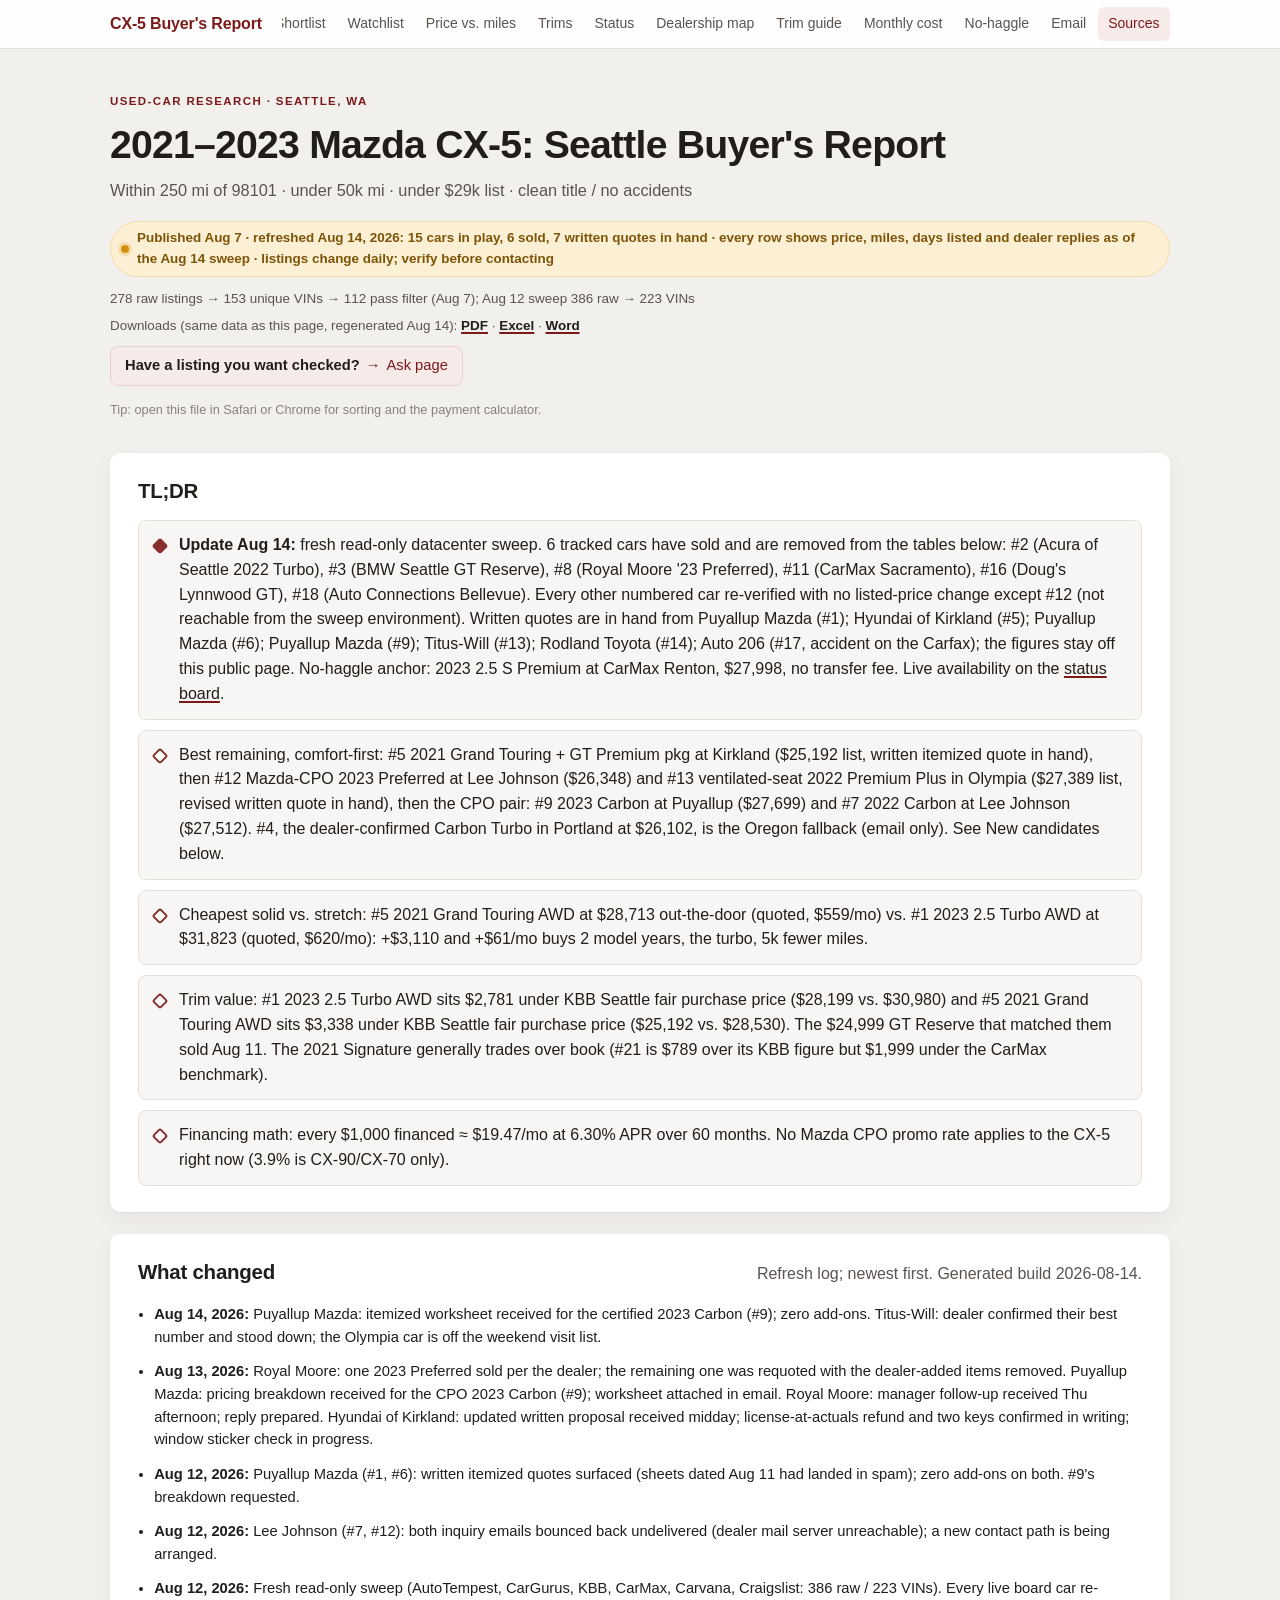
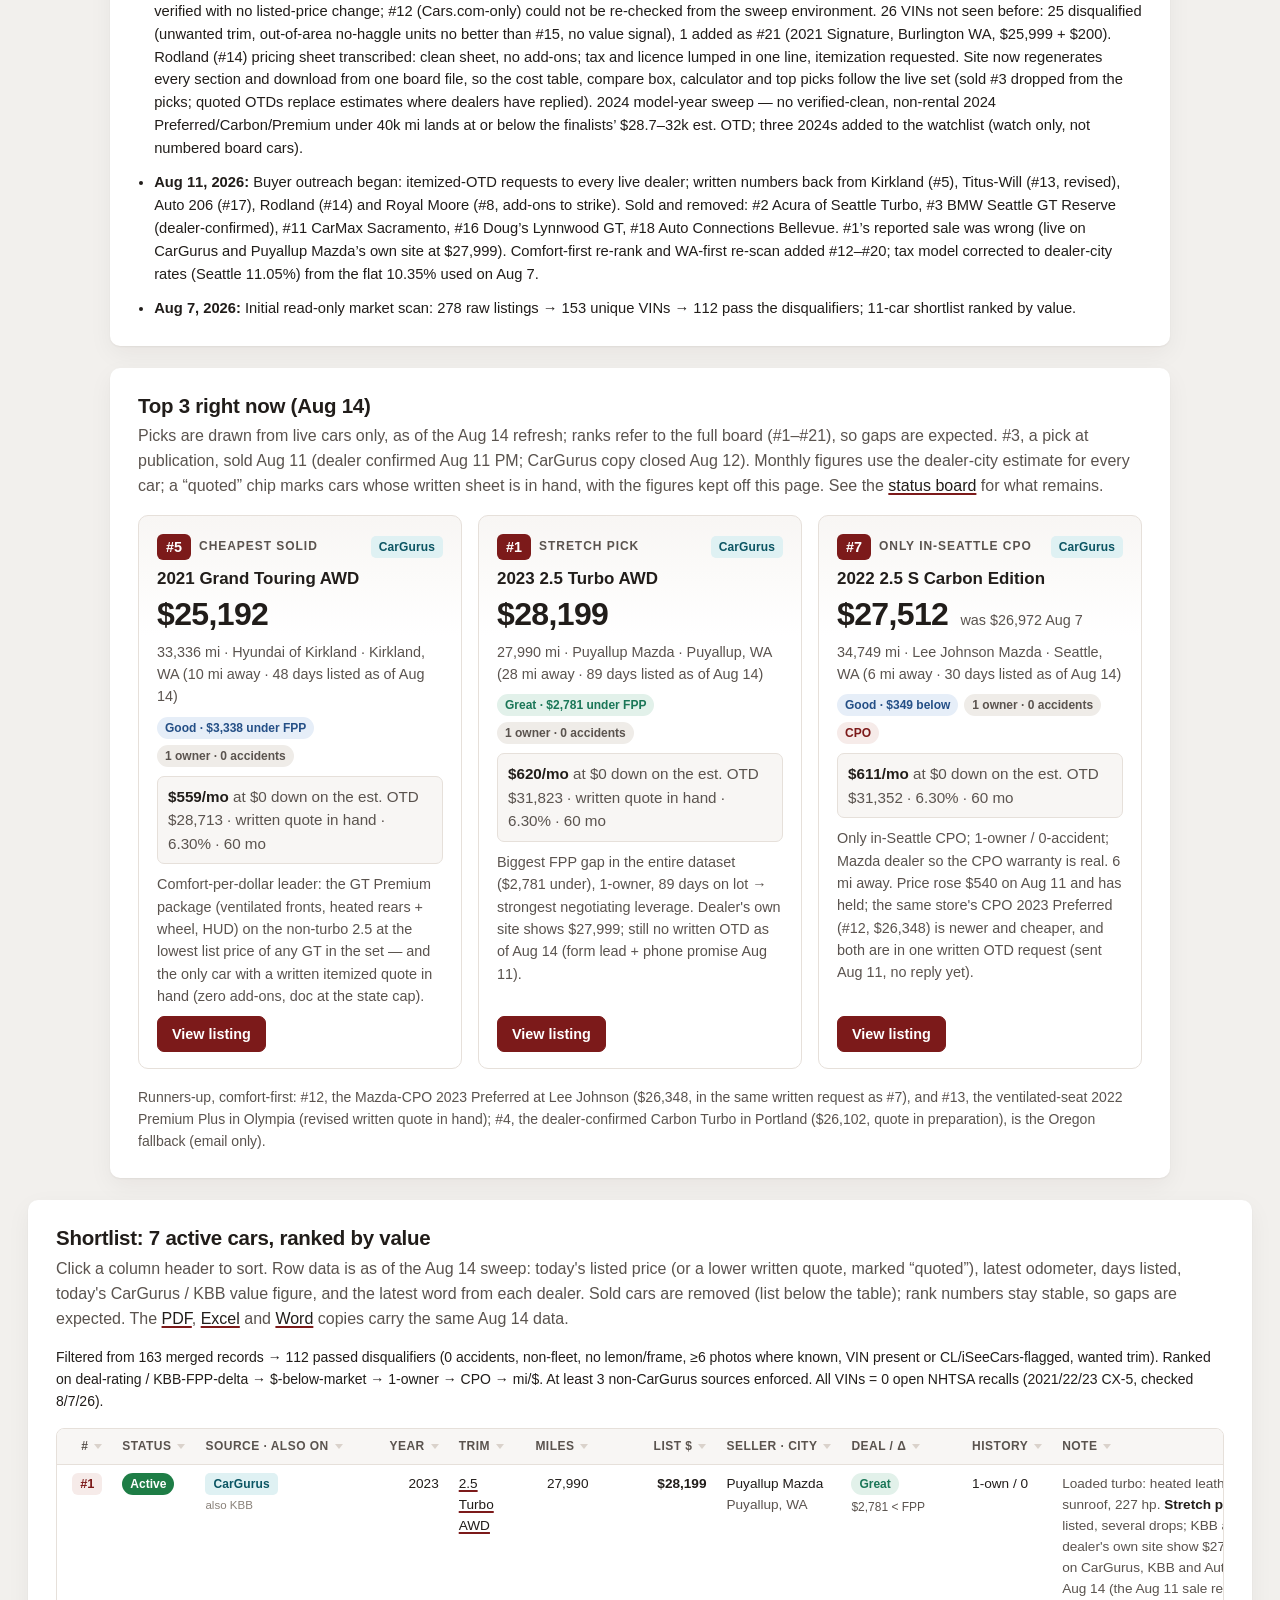
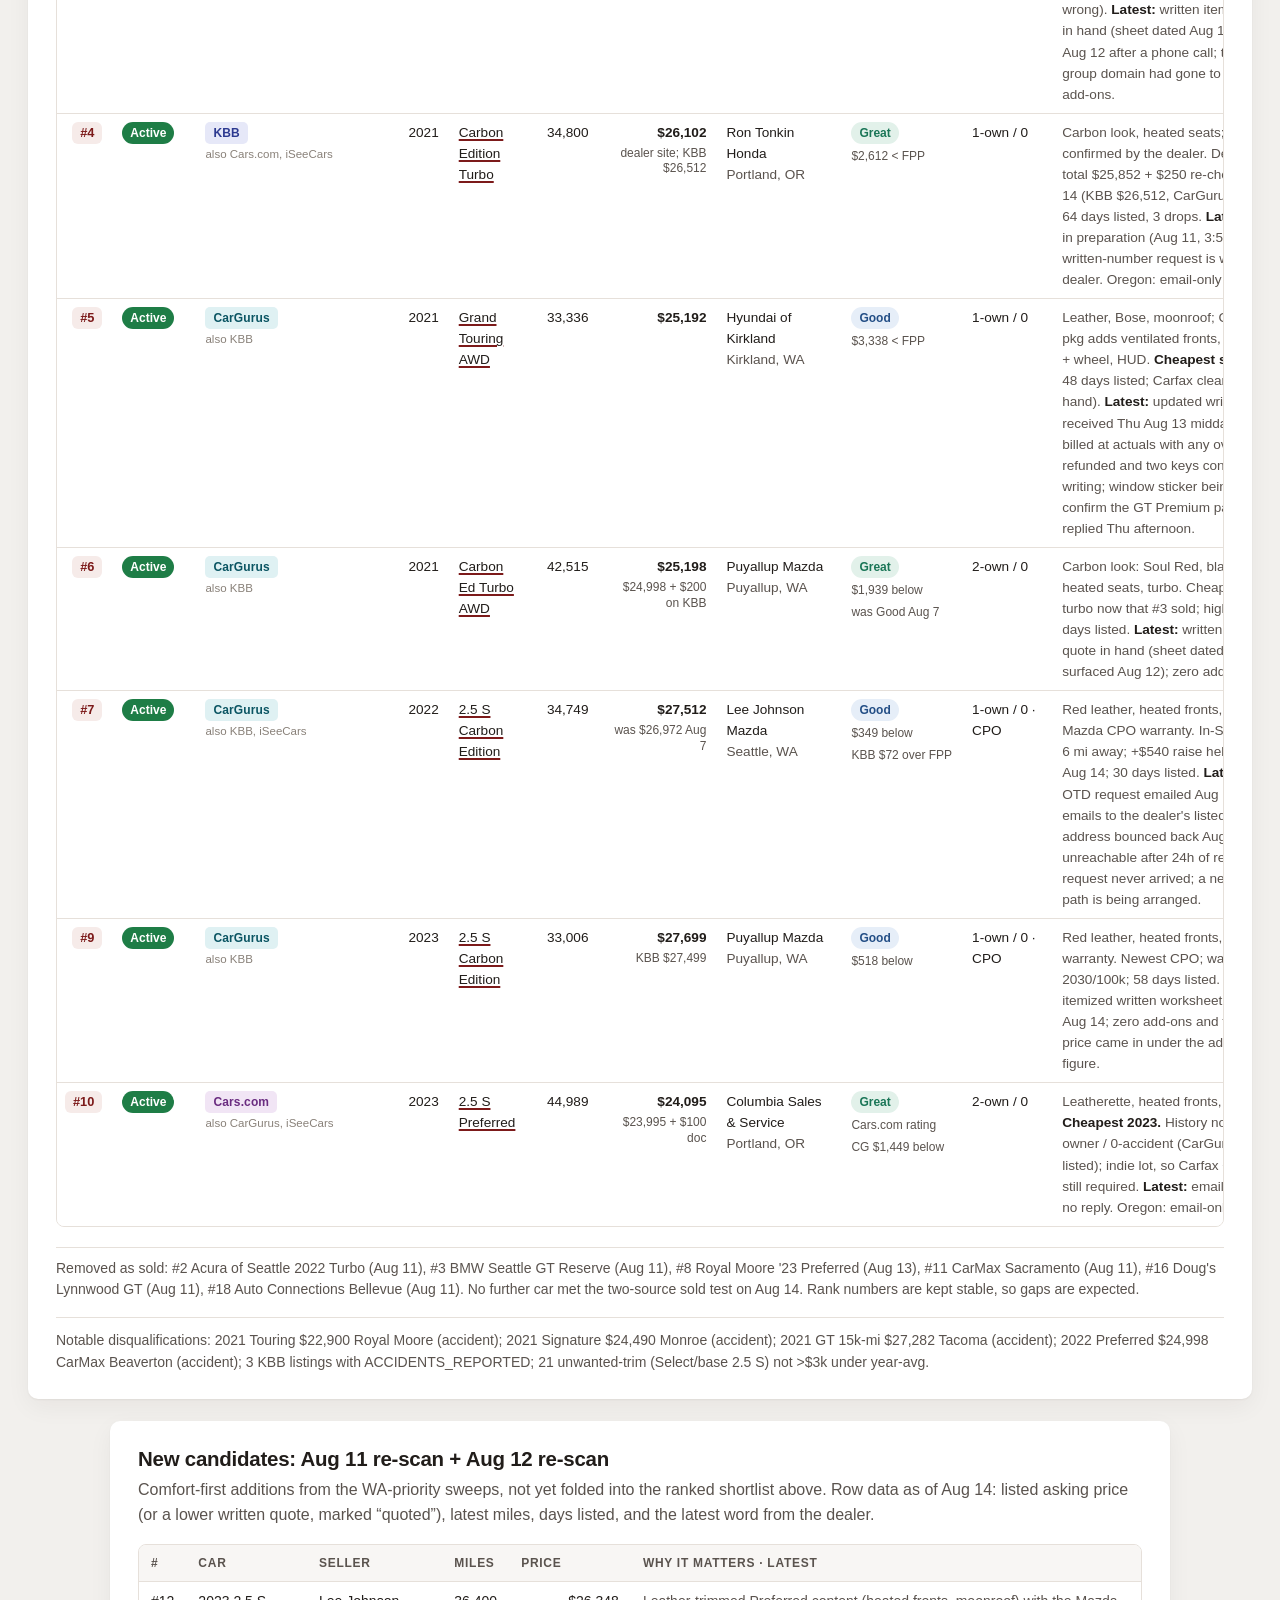
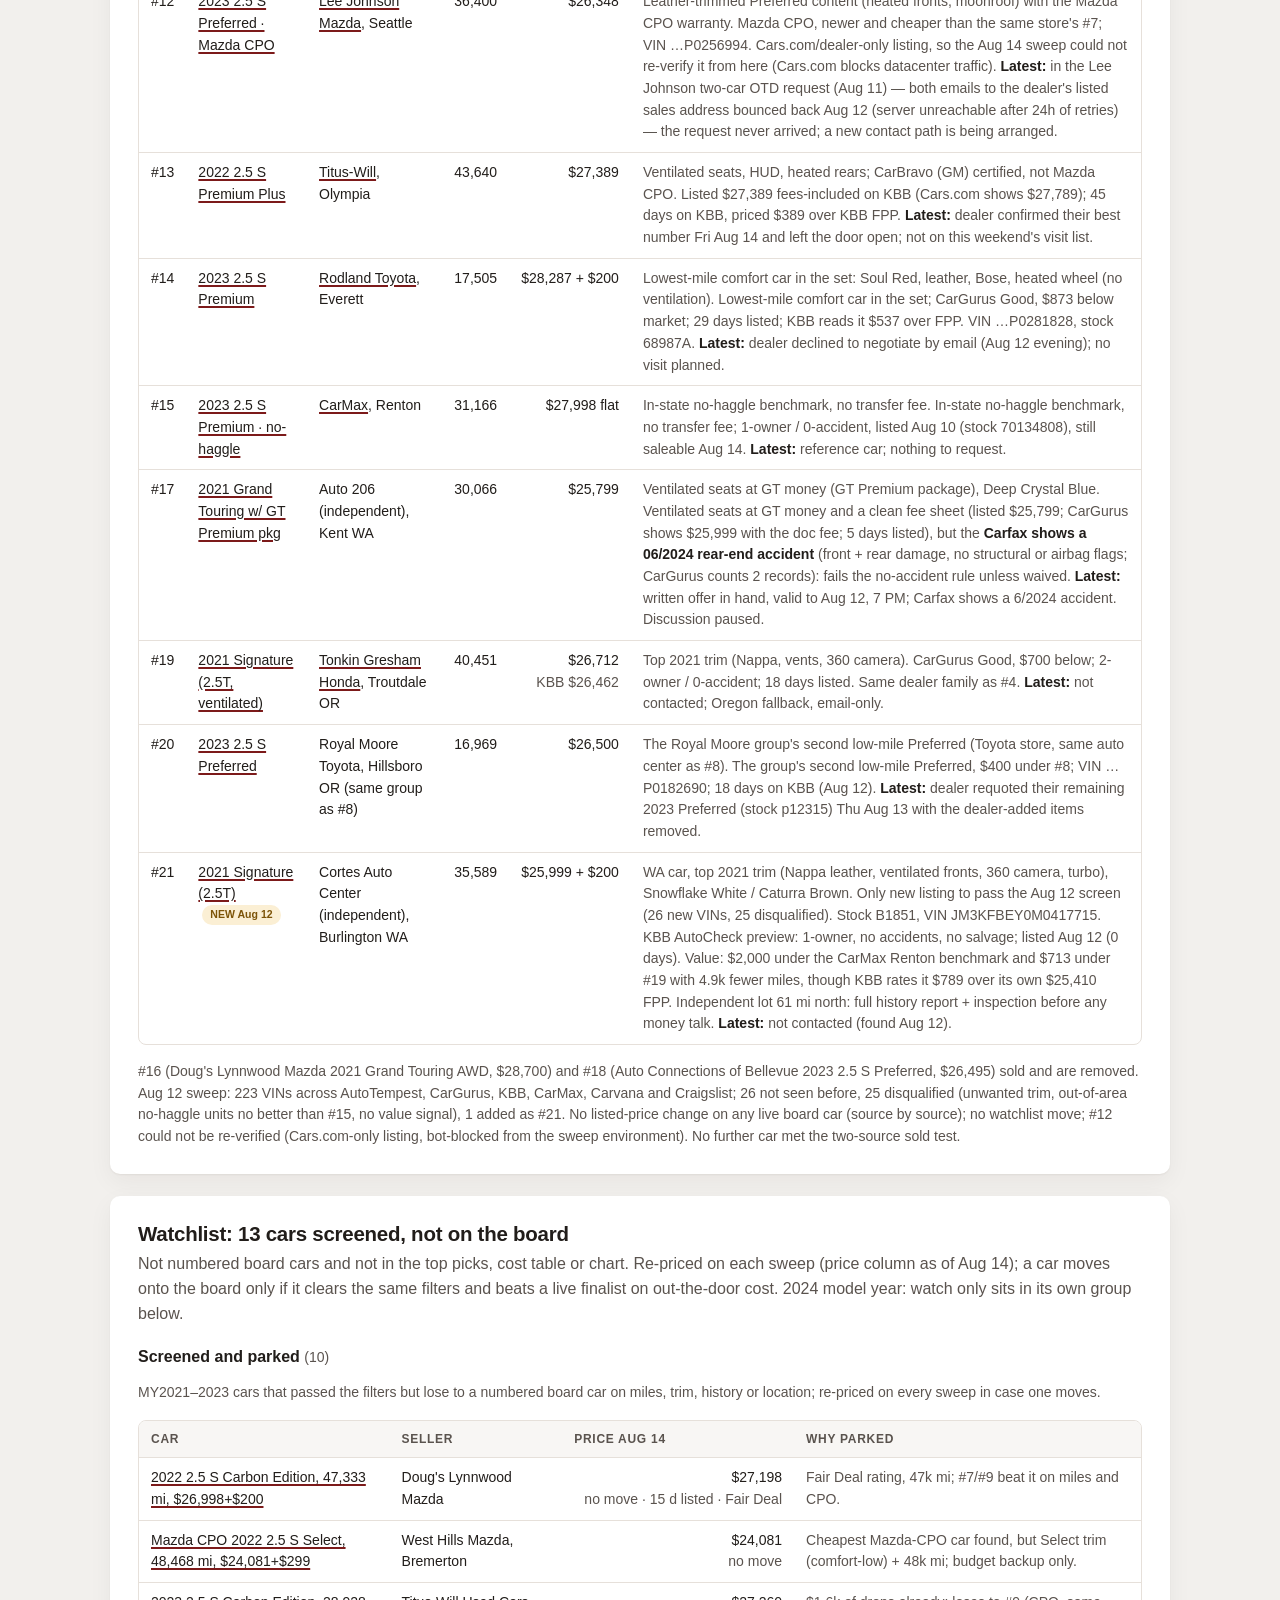
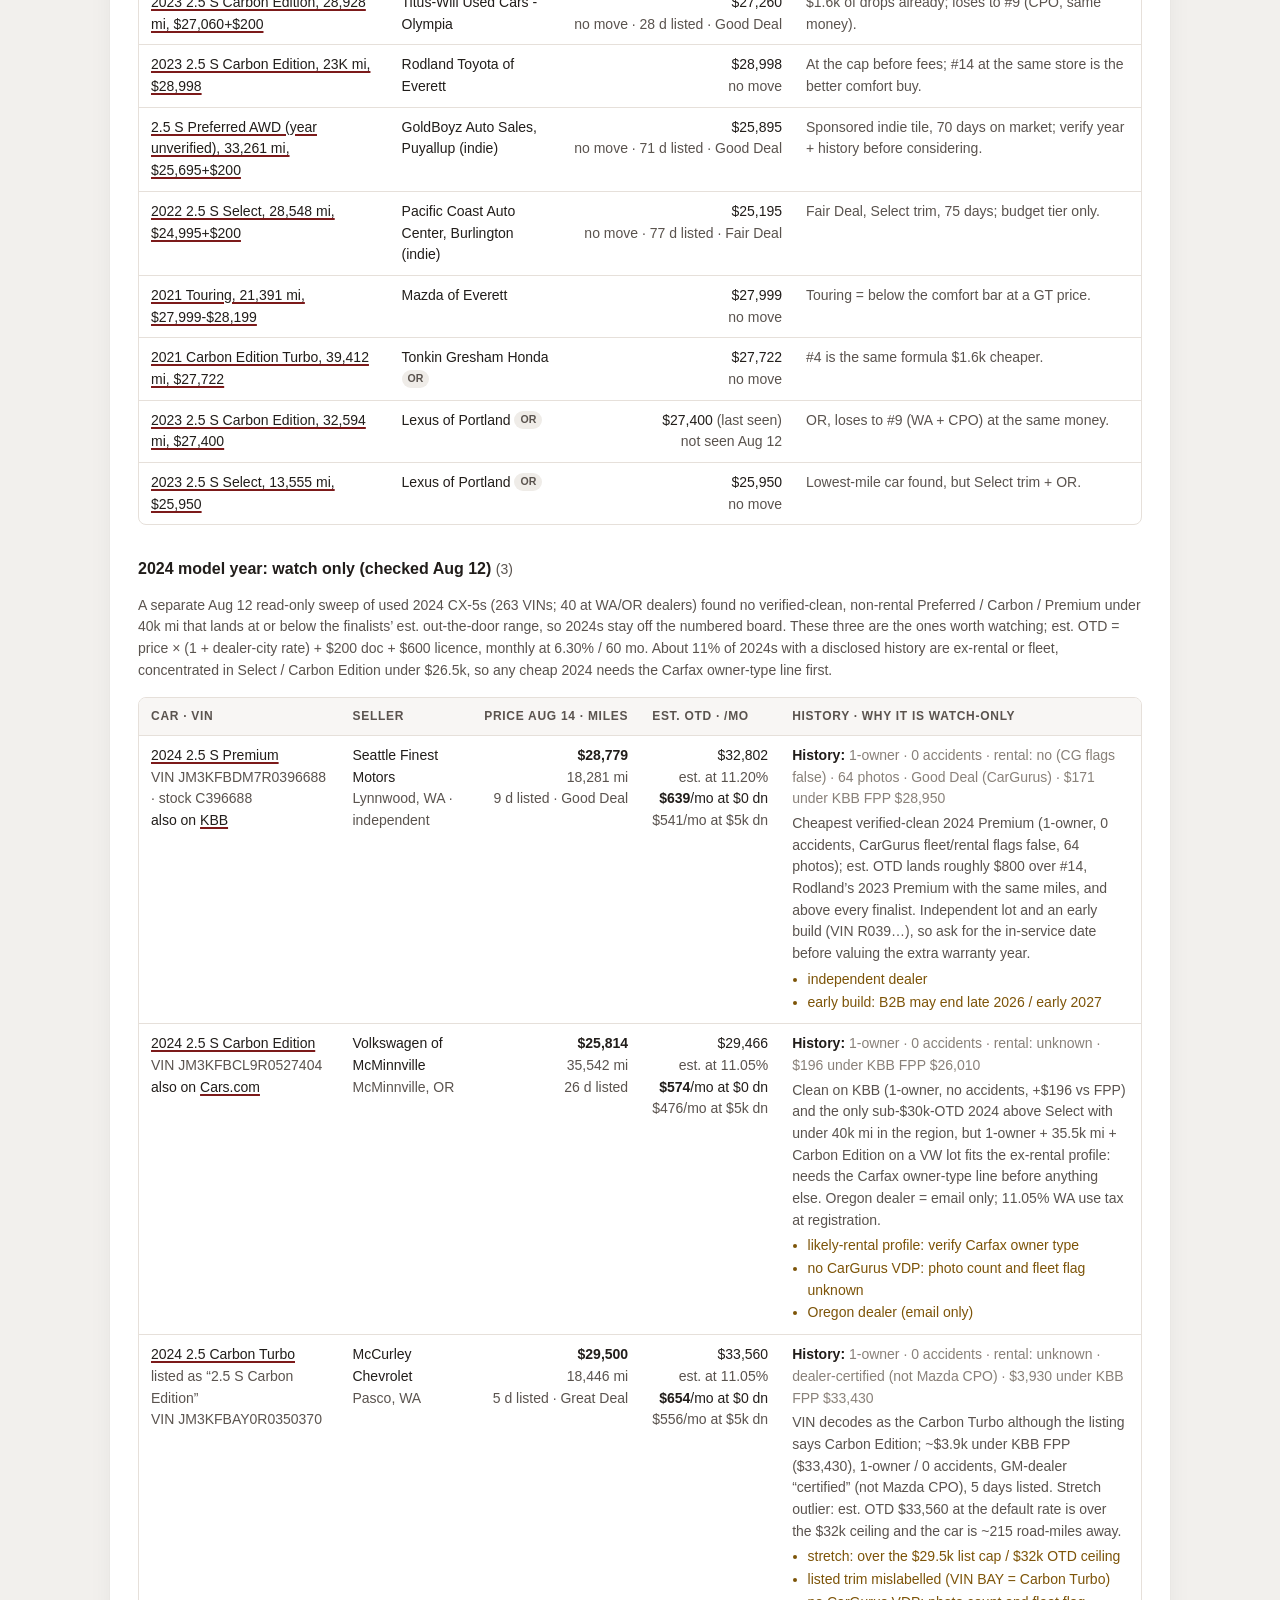
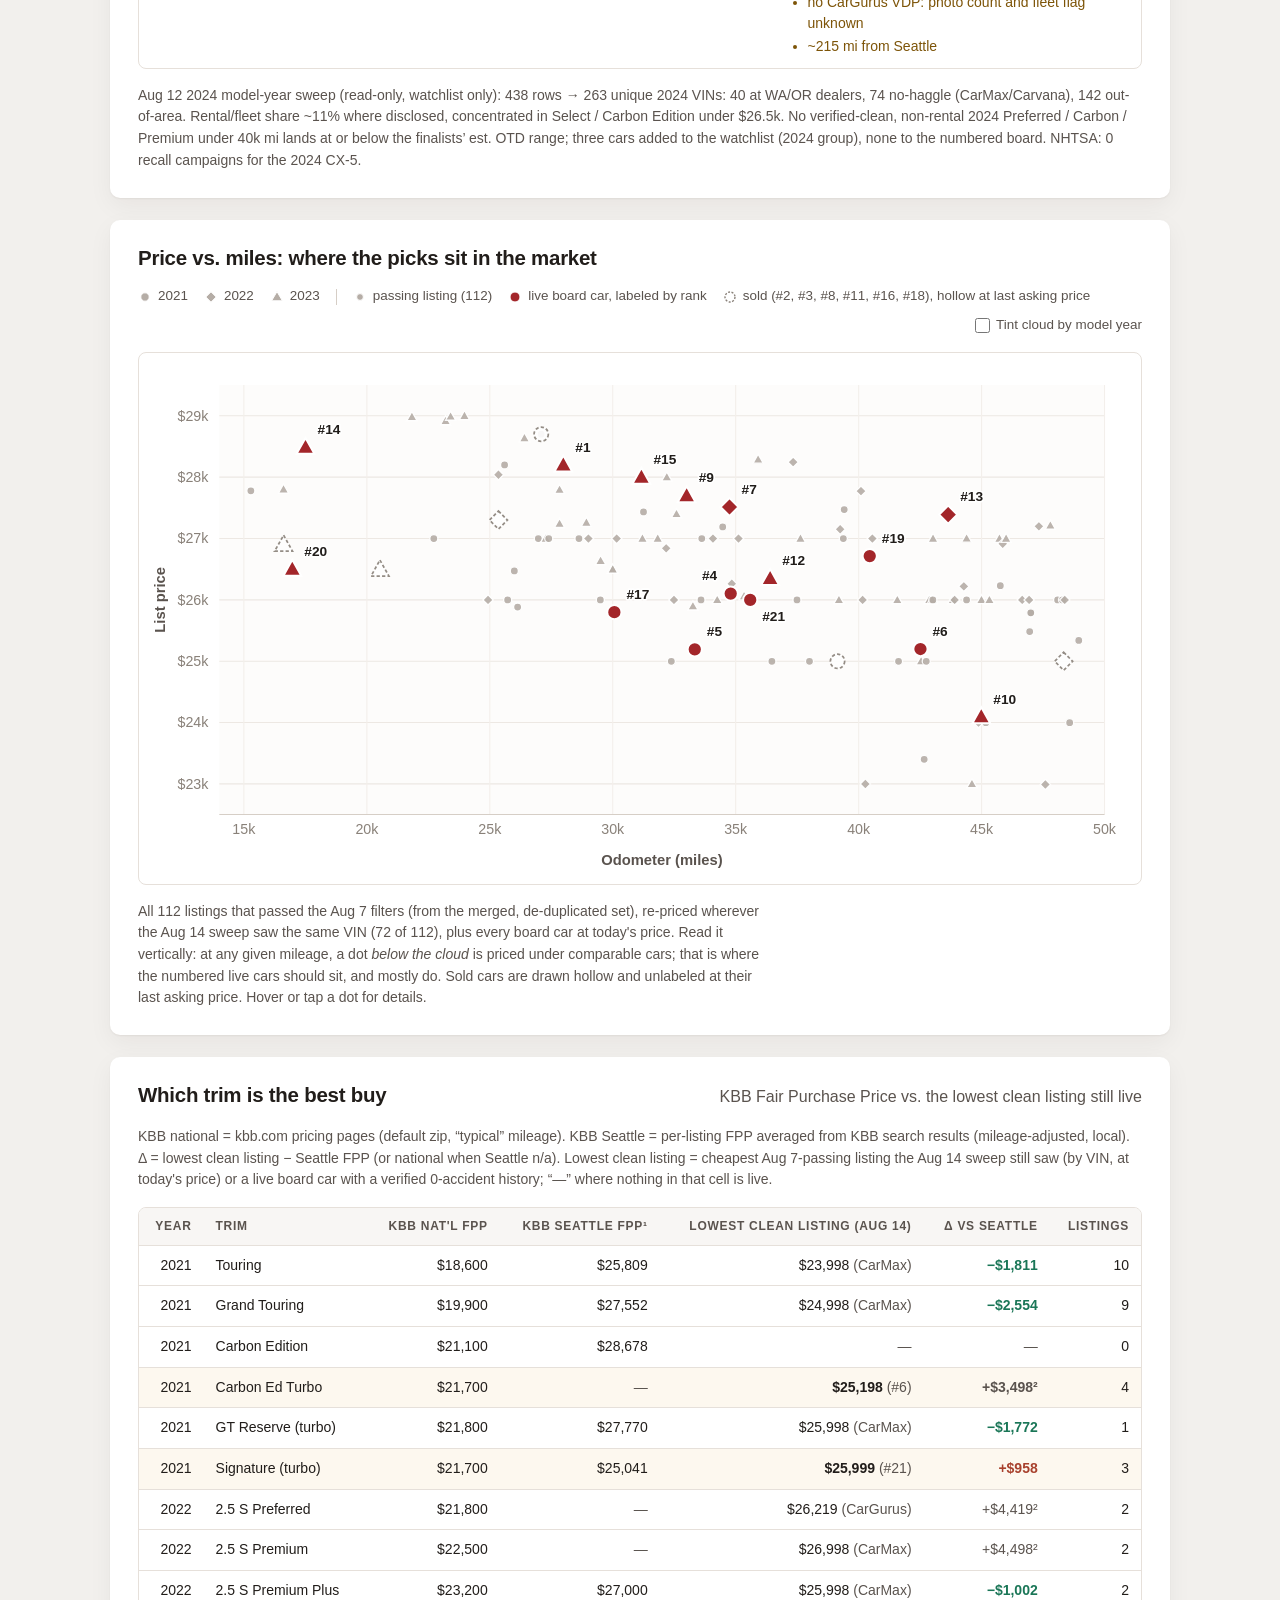
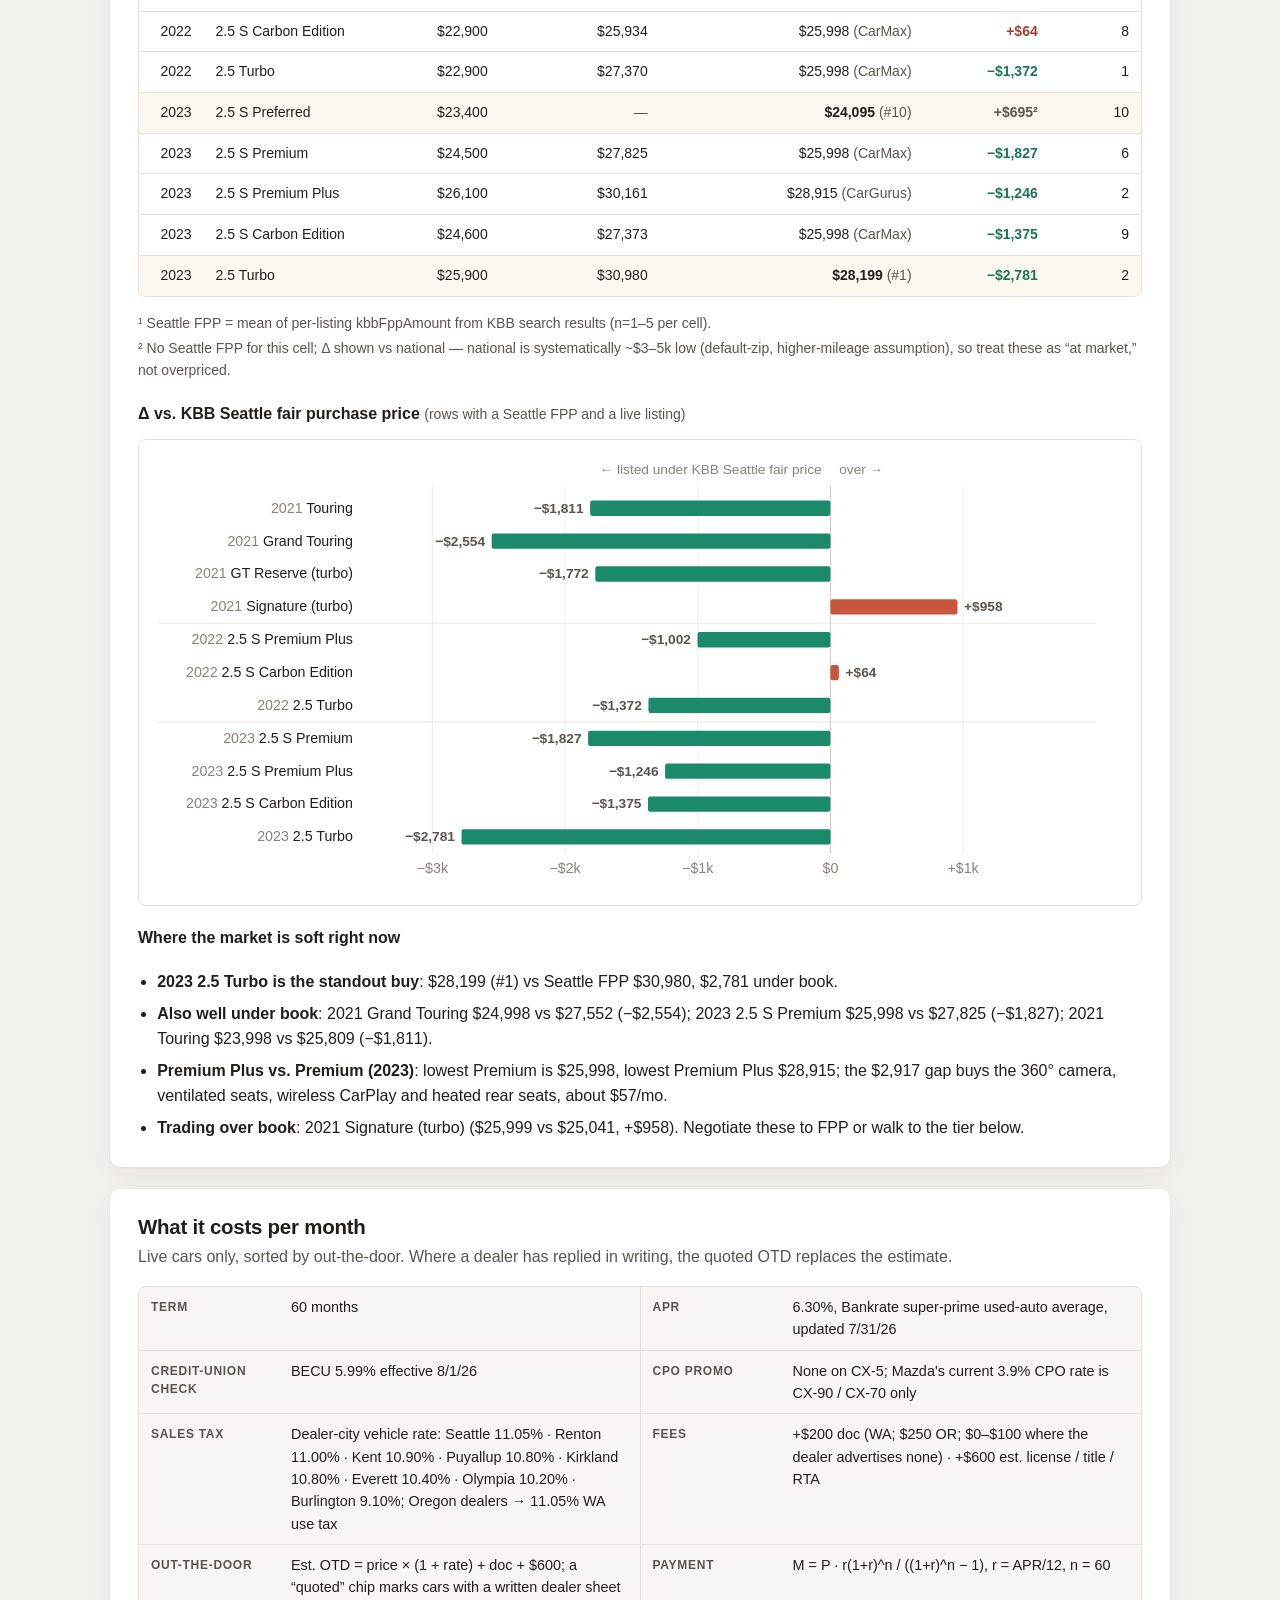
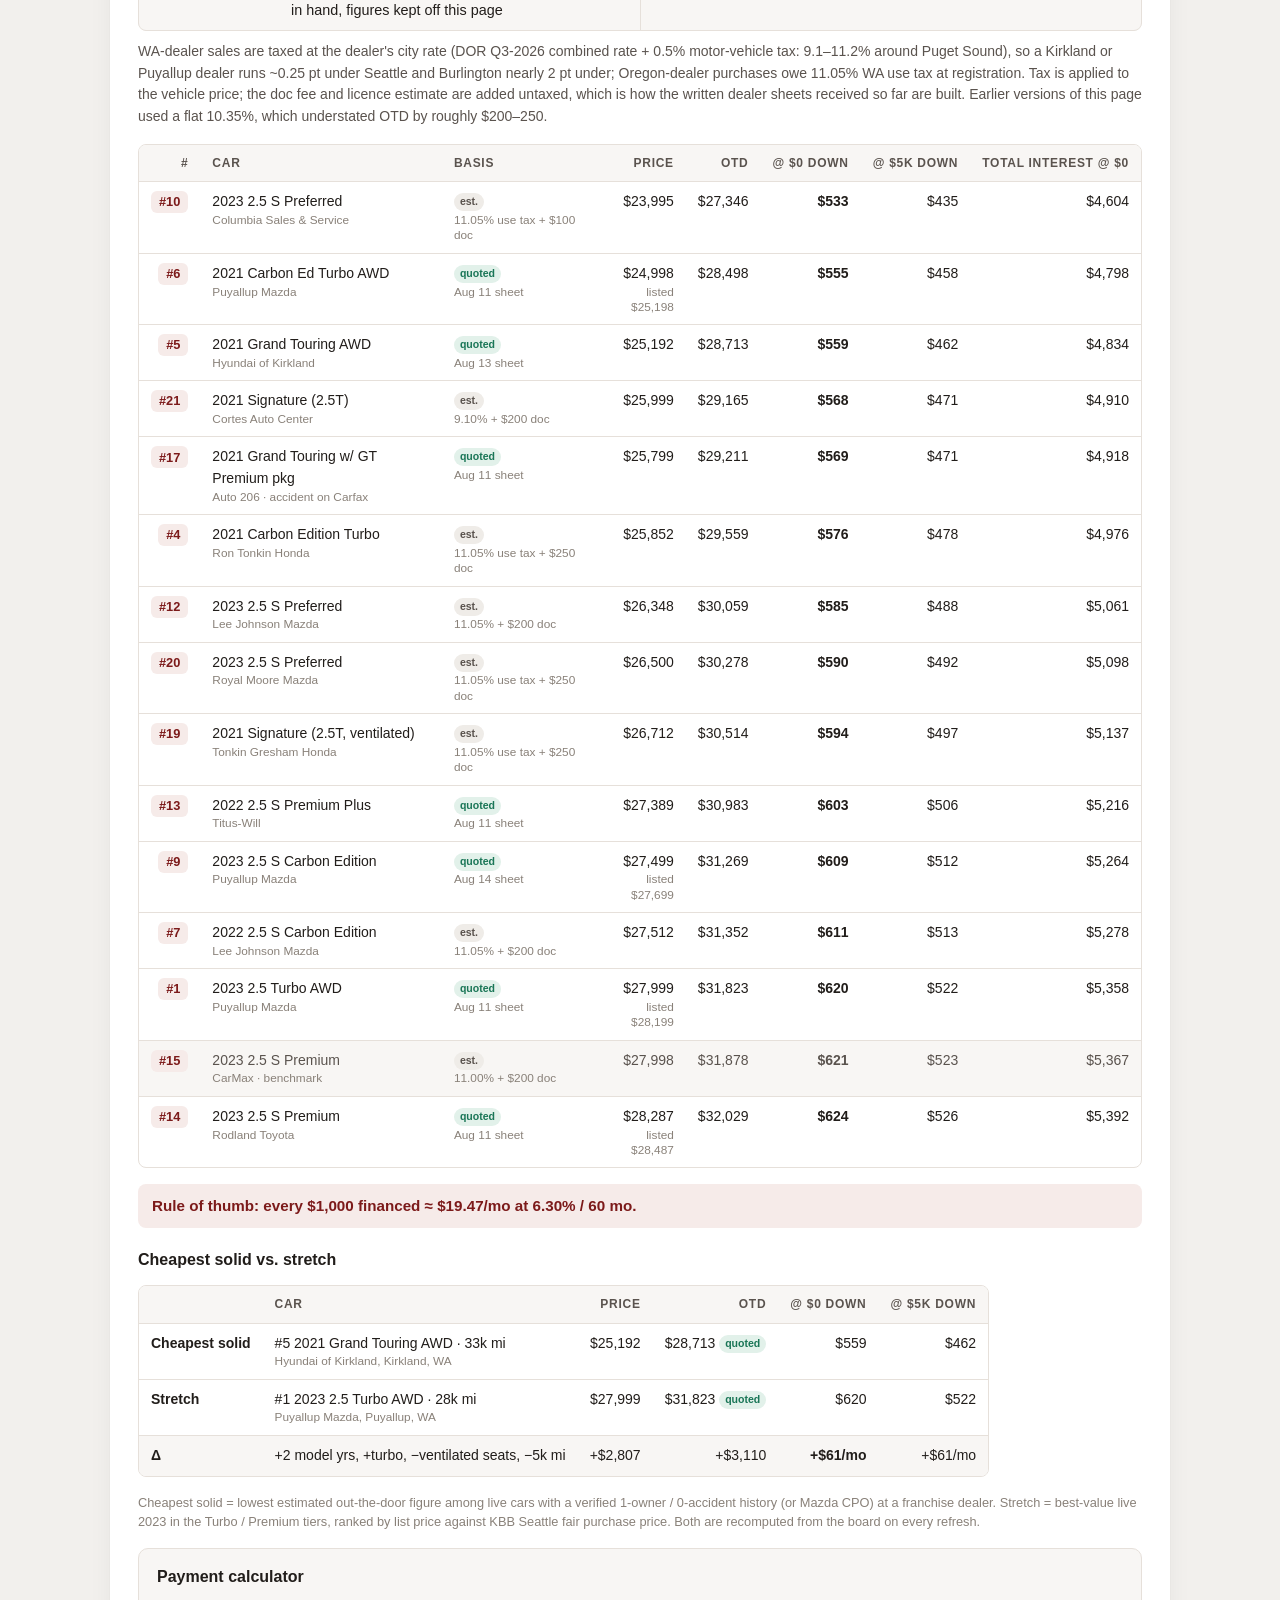
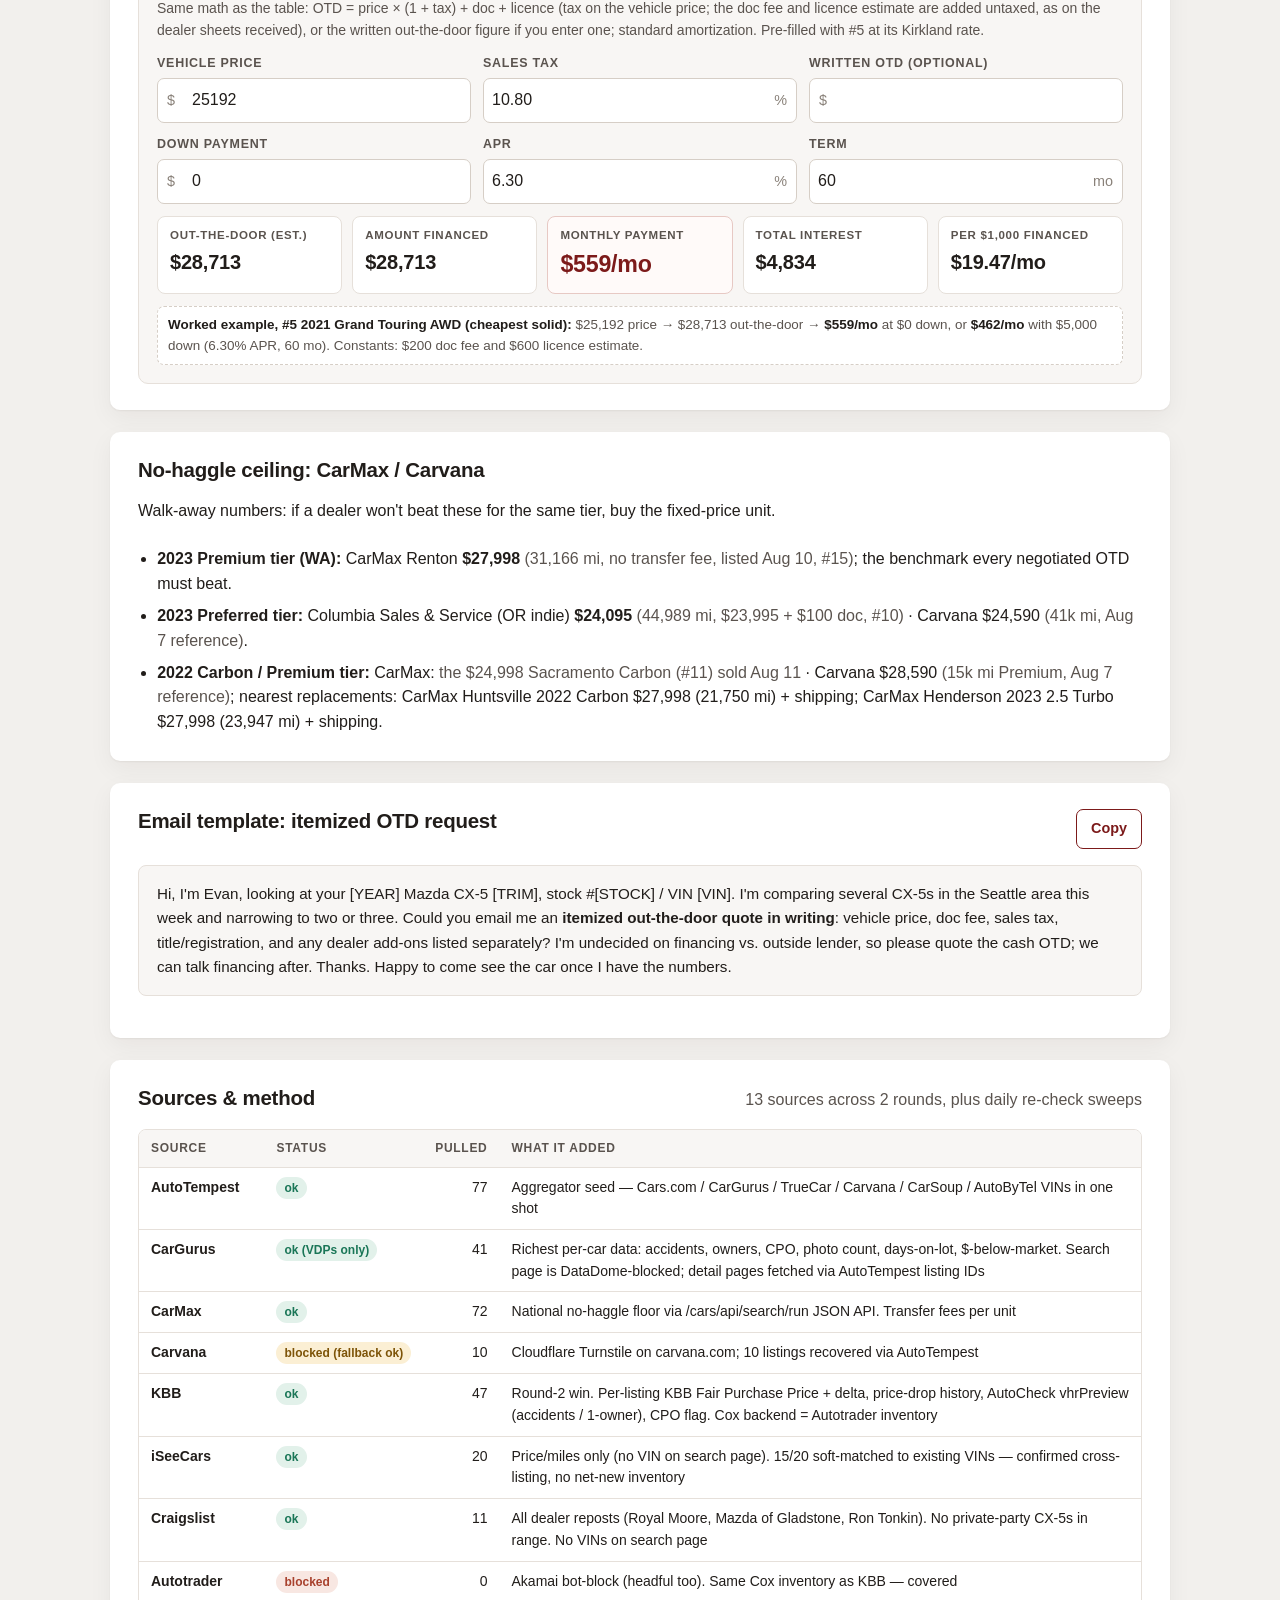
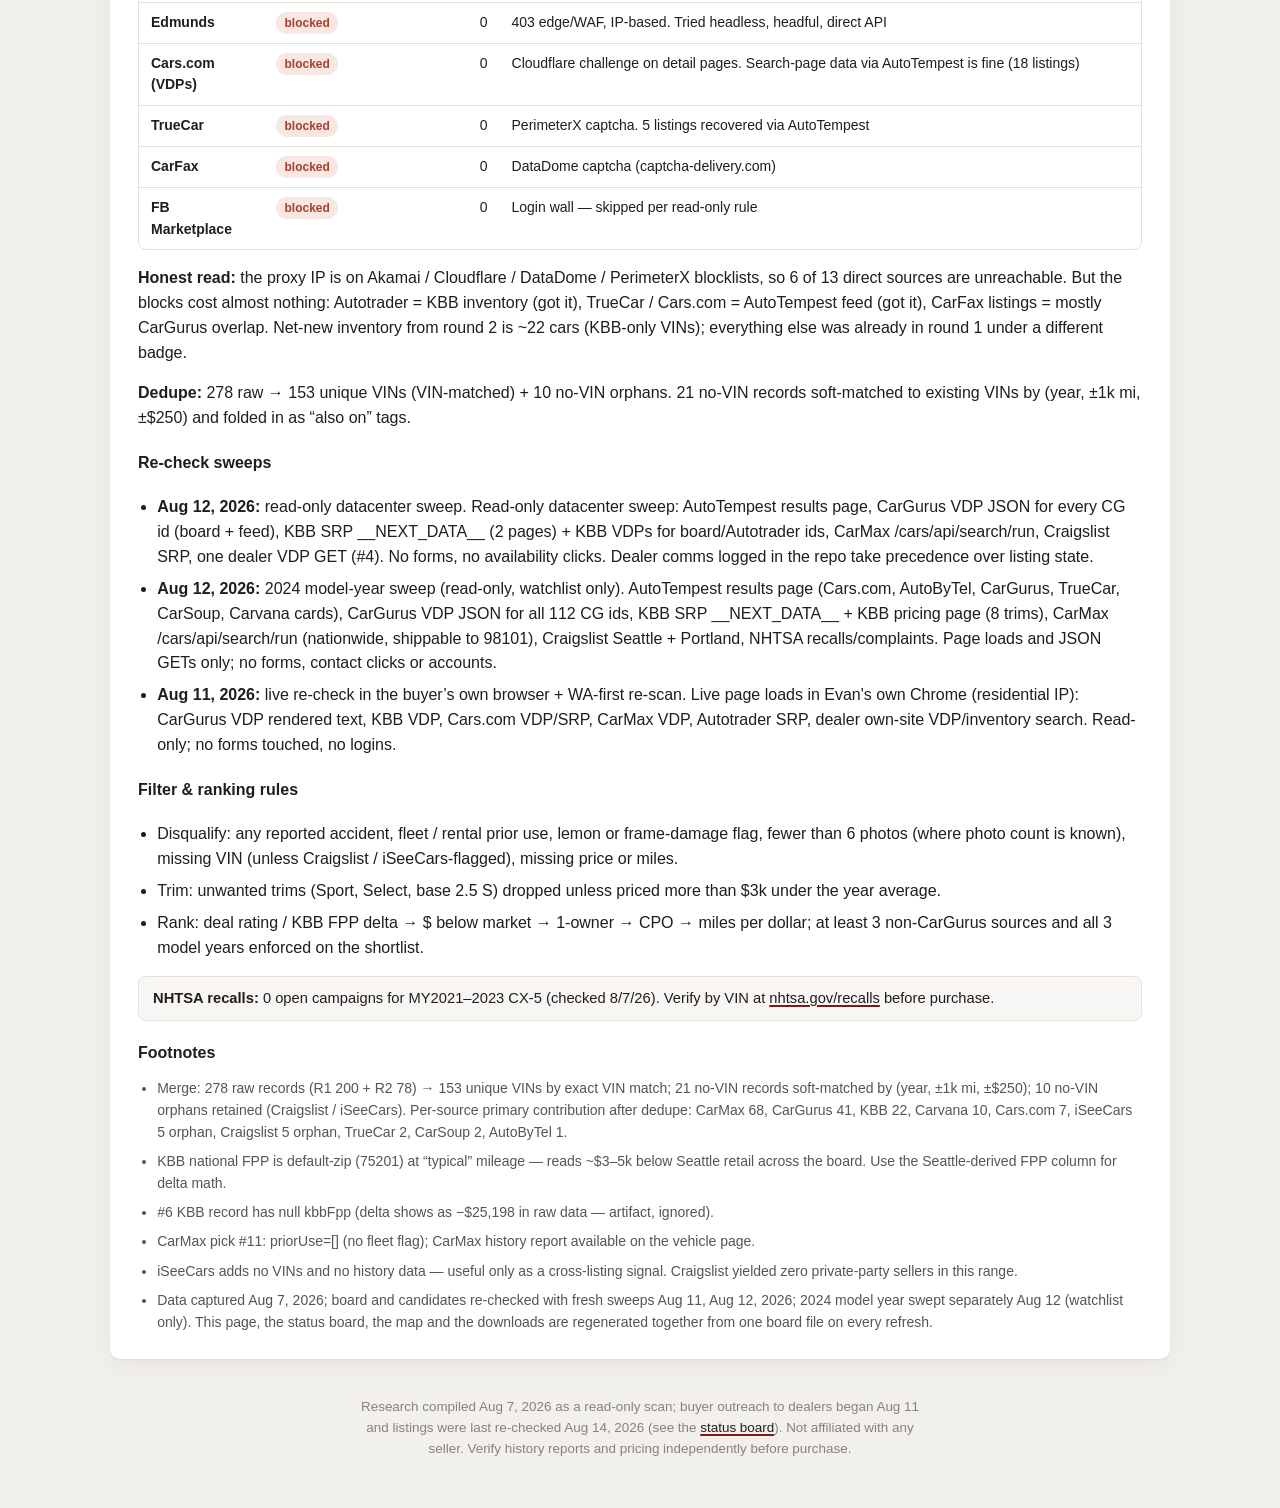
==== commit a540eac0: "Board: certified 2023 Carbon worksheet received; quote recorded Co-Authored-By: Claude Fable 5 <nore" ====
--- a/index.html
+++ b/index.html
@@ -538,7 +538,7 @@
   <h1>2021&#8211;2023 Mazda <span class="nb">CX-5</span>: Seattle Buyer&#x27;s Report</h1>
   <p class="scope">Within 250 mi of 98101 &#183; under 50k mi &#183; under $29k list &#183; clean title / no accidents</p>
   <div class="mast-row">
-    <span class="pill"><span class="dot" aria-hidden="true"></span>Published Aug 7 &#183; refreshed Aug 14, 2026: 15 cars in play, 6 sold, 6 written quotes in hand &#183; every row shows price, miles, days listed and dealer replies as of the Aug 14 sweep &#183; listings change daily; verify before contacting</span>
+    <span class="pill"><span class="dot" aria-hidden="true"></span>Published Aug 7 &#183; refreshed Aug 14, 2026: 15 cars in play, 6 sold, 7 written quotes in hand &#183; every row shows price, miles, days listed and dealer replies as of the Aug 14 sweep &#183; listings change daily; verify before contacting</span>
     <span class="funnel">278 raw listings &#8594; 153 unique VINs &#8594; 112 pass filter (Aug 7); Aug 12 sweep 386 raw &#8594; 223 VINs</span>
   </div>
   <p class="downloads">Downloads (same data as this page, regenerated Aug 14): <a href="CX5-Seattle-Buyers-Report.pdf">PDF</a> &#183; <a href="CX5-Seattle-Buyers-Report.xlsx">Excel</a> &#183; <a href="cx5_report.docx">Word</a></p>
@@ -550,12 +550,12 @@
 
 <section class="card" id="tldr">
   <h2>TL;DR</h2>
-  <ul class="tldr"><li><strong>Update Aug 14:</strong> fresh read-only datacenter sweep. 6 tracked cars have sold and are removed from the tables below: #2 (Acura of Seattle 2022 Turbo), #3 (BMW Seattle GT Reserve), #8 (Royal Moore &#x27;23 Preferred), #11 (CarMax Sacramento), #16 (Doug&#x27;s Lynnwood GT), #18 (Auto Connections Bellevue). Every other numbered car re-verified with no listed-price change except #12 (not reachable from the sweep environment). Written quotes are in hand from Puyallup Mazda (#1); Hyundai of Kirkland (#5); Puyallup Mazda (#6); Titus-Will (#13); Rodland Toyota (#14); Auto 206 (#17, accident on the Carfax); the figures stay off this public page. No-haggle anchor: 2023 2.5 S Premium at CarMax Renton, $27,998, no transfer fee. Live availability on the <a href="status.html">status board</a>.</li><li>Best remaining, comfort-first: #5 2021 Grand Touring + GT Premium pkg at Kirkland ($25,192 list, written itemized quote in hand), then #12 Mazda-CPO 2023 Preferred at Lee Johnson ($26,348) and #13 ventilated-seat 2022 Premium Plus in Olympia ($27,389 list, revised written quote in hand), then the CPO pair: #9 2023 Carbon at Puyallup ($27,699) and #7 2022 Carbon at Lee Johnson ($27,512). #4, the dealer-confirmed Carbon Turbo in Portland at $26,102, is the Oregon fallback (email only). See New candidates below.</li><li>Cheapest solid vs. stretch: #5 2021 Grand Touring AWD at $28,713 out-the-door (quoted, $559/mo) vs. #1 2023 2.5 Turbo AWD at $31,823 (quoted, $620/mo): +$3,110 and +$61/mo buys 2 model years, the turbo, 5k fewer miles.</li><li>Trim value: #1 2023 2.5 Turbo AWD sits $2,781 under KBB Seattle fair purchase price ($28,199 vs. $30,980) and #5 2021 Grand Touring AWD sits $3,338 under KBB Seattle fair purchase price ($25,192 vs. $28,530). The $24,999 GT Reserve that matched them sold Aug 11. The 2021 Signature generally trades over book (#21 is $789 over its KBB figure but $1,999 under the CarMax benchmark).</li><li>Financing math: every $1,000 financed &#8776; $19.47/mo at 6.30% APR over 60 months. No Mazda CPO promo rate applies to the CX-5 right now (3.9% is CX-90/CX-70 only).</li></ul>
+  <ul class="tldr"><li><strong>Update Aug 14:</strong> fresh read-only datacenter sweep. 6 tracked cars have sold and are removed from the tables below: #2 (Acura of Seattle 2022 Turbo), #3 (BMW Seattle GT Reserve), #8 (Royal Moore &#x27;23 Preferred), #11 (CarMax Sacramento), #16 (Doug&#x27;s Lynnwood GT), #18 (Auto Connections Bellevue). Every other numbered car re-verified with no listed-price change except #12 (not reachable from the sweep environment). Written quotes are in hand from Puyallup Mazda (#1); Hyundai of Kirkland (#5); Puyallup Mazda (#6); Puyallup Mazda (#9); Titus-Will (#13); Rodland Toyota (#14); Auto 206 (#17, accident on the Carfax); the figures stay off this public page. No-haggle anchor: 2023 2.5 S Premium at CarMax Renton, $27,998, no transfer fee. Live availability on the <a href="status.html">status board</a>.</li><li>Best remaining, comfort-first: #5 2021 Grand Touring + GT Premium pkg at Kirkland ($25,192 list, written itemized quote in hand), then #12 Mazda-CPO 2023 Preferred at Lee Johnson ($26,348) and #13 ventilated-seat 2022 Premium Plus in Olympia ($27,389 list, revised written quote in hand), then the CPO pair: #9 2023 Carbon at Puyallup ($27,699) and #7 2022 Carbon at Lee Johnson ($27,512). #4, the dealer-confirmed Carbon Turbo in Portland at $26,102, is the Oregon fallback (email only). See New candidates below.</li><li>Cheapest solid vs. stretch: #5 2021 Grand Touring AWD at $28,713 out-the-door (quoted, $559/mo) vs. #1 2023 2.5 Turbo AWD at $31,823 (quoted, $620/mo): +$3,110 and +$61/mo buys 2 model years, the turbo, 5k fewer miles.</li><li>Trim value: #1 2023 2.5 Turbo AWD sits $2,781 under KBB Seattle fair purchase price ($28,199 vs. $30,980) and #5 2021 Grand Touring AWD sits $3,338 under KBB Seattle fair purchase price ($25,192 vs. $28,530). The $24,999 GT Reserve that matched them sold Aug 11. The 2021 Signature generally trades over book (#21 is $789 over its KBB figure but $1,999 under the CarMax benchmark).</li><li>Financing math: every $1,000 financed &#8776; $19.47/mo at 6.30% APR over 60 months. No Mazda CPO promo rate applies to the CX-5 right now (3.9% is CX-90/CX-70 only).</li></ul>
 </section>
 
 <section class="card" id="changes">
   <div class="sec-head"><h2>What changed</h2><p class="muted">Refresh log; newest first. Generated build 2026-08-14.</p></div>
-  <ul class="changes"><li><span class="when">Aug 14, 2026:</span> Titus-Will: dealer confirmed their best number and stood down; the Olympia car is off the weekend visit list.</li><li><span class="when">Aug 13, 2026:</span> Royal Moore: one 2023 Preferred sold per the dealer; the remaining one was requoted with the dealer-added items removed. Puyallup Mazda: pricing breakdown received for the CPO 2023 Carbon (#9); worksheet attached in email. Royal Moore: manager follow-up received Thu afternoon; reply prepared. Hyundai of Kirkland: updated written proposal received midday; license-at-actuals refund and two keys confirmed in writing; window sticker check in progress.</li><li><span class="when">Aug 12, 2026:</span> Puyallup Mazda (#1, #6): written itemized quotes surfaced (sheets dated Aug 11 had landed in spam); zero add-ons on both. #9&#x27;s breakdown requested.</li><li><span class="when">Aug 12, 2026:</span> Lee Johnson (#7, #12): both inquiry emails bounced back undelivered (dealer mail server unreachable); a new contact path is being arranged.</li><li><span class="when">Aug 12, 2026:</span> Fresh read-only sweep (AutoTempest, CarGurus, KBB, CarMax, Carvana, Craigslist: 386 raw / 223 VINs). Every live board car re-verified with no listed-price change; #12 (Cars.com-only) could not be re-checked from the sweep environment. 26 VINs not seen before: 25 disqualified (unwanted trim, out-of-area no-haggle units no better than #15, no value signal), 1 added as #21 (2021 Signature, Burlington WA, $25,999 + $200). Rodland (#14) pricing sheet transcribed: clean sheet, no add-ons; tax and licence lumped in one line, itemization requested. Site now regenerates every section and download from one board file, so the cost table, compare box, calculator and top picks follow the live set (sold #3 dropped from the picks; quoted OTDs replace estimates where dealers have replied). 2024 model-year sweep &#8212; no verified-clean, non-rental 2024 Preferred/Carbon/Premium under 40k mi lands at or below the finalists&#8217; $28.7&#8211;32k est. OTD; three 2024s added to the watchlist (watch only, not numbered board cars).</li><li><span class="when">Aug 11, 2026:</span> Buyer outreach began: itemized-OTD requests to every live dealer; written numbers back from Kirkland (#5), Titus-Will (#13, revised), Auto 206 (#17), Rodland (#14) and Royal Moore (#8, add-ons to strike). Sold and removed: #2 Acura of Seattle Turbo, #3 BMW Seattle GT Reserve (dealer-confirmed), #11 CarMax Sacramento, #16 Doug&#8217;s Lynnwood GT, #18 Auto Connections Bellevue. #1&#8217;s reported sale was wrong (live on CarGurus and Puyallup Mazda&#8217;s own site at $27,999). Comfort-first re-rank and WA-first re-scan added #12&#8211;#20; tax model corrected to dealer-city rates (Seattle 11.05%) from the flat 10.35% used on Aug 7.</li><li><span class="when">Aug 7, 2026:</span> Initial read-only market scan: 278 raw listings &#8594; 153 unique VINs &#8594; 112 pass the disqualifiers; 11-car shortlist ranked by value.</li></ul>
+  <ul class="changes"><li><span class="when">Aug 14, 2026:</span> Puyallup Mazda: itemized worksheet received for the certified 2023 Carbon (#9); zero add-ons. Titus-Will: dealer confirmed their best number and stood down; the Olympia car is off the weekend visit list.</li><li><span class="when">Aug 13, 2026:</span> Royal Moore: one 2023 Preferred sold per the dealer; the remaining one was requoted with the dealer-added items removed. Puyallup Mazda: pricing breakdown received for the CPO 2023 Carbon (#9); worksheet attached in email. Royal Moore: manager follow-up received Thu afternoon; reply prepared. Hyundai of Kirkland: updated written proposal received midday; license-at-actuals refund and two keys confirmed in writing; window sticker check in progress.</li><li><span class="when">Aug 12, 2026:</span> Puyallup Mazda (#1, #6): written itemized quotes surfaced (sheets dated Aug 11 had landed in spam); zero add-ons on both. #9&#x27;s breakdown requested.</li><li><span class="when">Aug 12, 2026:</span> Lee Johnson (#7, #12): both inquiry emails bounced back undelivered (dealer mail server unreachable); a new contact path is being arranged.</li><li><span class="when">Aug 12, 2026:</span> Fresh read-only sweep (AutoTempest, CarGurus, KBB, CarMax, Carvana, Craigslist: 386 raw / 223 VINs). Every live board car re-verified with no listed-price change; #12 (Cars.com-only) could not be re-checked from the sweep environment. 26 VINs not seen before: 25 disqualified (unwanted trim, out-of-area no-haggle units no better than #15, no value signal), 1 added as #21 (2021 Signature, Burlington WA, $25,999 + $200). Rodland (#14) pricing sheet transcribed: clean sheet, no add-ons; tax and licence lumped in one line, itemization requested. Site now regenerates every section and download from one board file, so the cost table, compare box, calculator and top picks follow the live set (sold #3 dropped from the picks; quoted OTDs replace estimates where dealers have replied). 2024 model-year sweep &#8212; no verified-clean, non-rental 2024 Preferred/Carbon/Premium under 40k mi lands at or below the finalists&#8217; $28.7&#8211;32k est. OTD; three 2024s added to the watchlist (watch only, not numbered board cars).</li><li><span class="when">Aug 11, 2026:</span> Buyer outreach began: itemized-OTD requests to every live dealer; written numbers back from Kirkland (#5), Titus-Will (#13, revised), Auto 206 (#17), Rodland (#14) and Royal Moore (#8, add-ons to strike). Sold and removed: #2 Acura of Seattle Turbo, #3 BMW Seattle GT Reserve (dealer-confirmed), #11 CarMax Sacramento, #16 Doug&#8217;s Lynnwood GT, #18 Auto Connections Bellevue. #1&#8217;s reported sale was wrong (live on CarGurus and Puyallup Mazda&#8217;s own site at $27,999). Comfort-first re-rank and WA-first re-scan added #12&#8211;#20; tax model corrected to dealer-city rates (Seattle 11.05%) from the flat 10.35% used on Aug 7.</li><li><span class="when">Aug 7, 2026:</span> Initial read-only market scan: 278 raw listings &#8594; 153 unique VINs &#8594; 112 pass the disqualifiers; 11-car shortlist ranked by value.</li></ul>
 </section>
 
 <section class="card" id="top3">
@@ -662,7 +662,7 @@
       <td>Puyallup Mazda<br><span class="muted">Puyallup, WA</span></td>
       <td data-v="2"><span class="badge deal good">Good</span><div class="delta">$518 below</div></td>
       <td>1-own / 0 &#183; CPO</td>
-      <td class="note"><span class="muted">Red leather, heated fronts, Mazda CPO warranty.</span> Newest CPO; warranty to 2030/100k; 58 days listed. <strong>Latest:</strong> CPO pricing breakdown received Thu Aug 13 early afternoon; itemized worksheet attached in the dealer&#x27;s email.</td>
+      <td class="note"><span class="muted">Red leather, heated fronts, Mazda CPO warranty.</span> Newest CPO; warranty to 2030/100k; 58 days listed. <strong>Latest:</strong> itemized written worksheet received Fri Aug 14; zero add-ons and the selling price came in under the advertised figure.</td>
     </tr><tr>
       <td class="num" data-v="10"><span class="rank sm">#10</span></td><td data-v="0"><span class="badge status-active">Active</span></td>
       <td data-v-text="Cars.com"><span class="badge src src-carscom">Cars.com</span><div class="also">also CarGurus, iSeeCars</div></td>
@@ -758,7 +758,7 @@
         <div><dt>CPO</dt><dd><strong>Yes</strong></dd></div>
         <div><dt>Source &#183; also on</dt><dd>CarGurus<span class="also">also KBB ($27,499)</span></dd></div>
       </dl>
-      <p class="slc-note">Newest CPO; warranty to 2030/100k; 58 days listed. <strong>Latest:</strong> CPO pricing breakdown received Thu Aug 13 early afternoon; itemized worksheet attached in the dealer&#x27;s email.</p>
+      <p class="slc-note">Newest CPO; warranty to 2030/100k; 58 days listed. <strong>Latest:</strong> itemized written worksheet received Fri Aug 14; zero add-ons and the selling price came in under the advertised figure.</p>
       <a class="btn block" href="https://www.cargurus.com/Cars/listing/450917825" target="_blank" rel="noopener" aria-label="View listing #9 in a new tab">View listing</a>
     </article>
     <article class="slc" role="listitem" data-rank="10" data-price="24095" data-miles="44989" data-year="2023" data-monthly="533">
@@ -973,7 +973,7 @@
   <dl class="assump"><div><dt>Term</dt><dd>60 months</dd></div><div><dt>APR</dt><dd>6.30%, Bankrate super-prime used-auto average, updated 7/31/26</dd></div><div><dt>Credit-union check</dt><dd>BECU 5.99% effective 8/1/26</dd></div><div><dt>CPO promo</dt><dd>None on CX-5; Mazda&#x27;s current 3.9% CPO rate is CX-90 / CX-70 only</dd></div><div><dt>Sales tax</dt><dd>Dealer-city vehicle rate: Seattle 11.05% &#183; Renton 11.00% &#183; Kent 10.90% &#183; Puyallup 10.80% &#183; Kirkland 10.80% &#183; Everett 10.40% &#183; Olympia 10.20% &#183; Burlington 9.10%; Oregon dealers &#8594; 11.05% WA use tax</dd></div><div><dt>Fees</dt><dd>+$200 doc (WA; $250 OR; $0&#8211;$100 where the dealer advertises none) &#183; +$600 est. license / title / RTA</dd></div><div><dt>Out-the-door</dt><dd>Est. OTD = price &#215; (1 + rate) + doc + $600; a &#8220;quoted&#8221; chip marks cars with a written dealer sheet in hand, figures kept off this page</dd></div><div><dt>Payment</dt><dd>M = P &#183; r(1+r)^n / ((1+r)^n &#8722; 1), r = APR/12, n = 60</dd></div></dl>
   <p class="small muted taxnote">WA-dealer sales are taxed at the dealer&#x27;s city rate (DOR Q3-2026 combined rate + 0.5% motor-vehicle tax: 9.1&#8211;11.2% around Puget Sound), so a Kirkland or Puyallup dealer runs ~0.25 pt under Seattle and Burlington nearly 2 pt under; Oregon-dealer purchases owe 11.05% WA use tax at registration. Tax is applied to the vehicle price; the doc fee and licence estimate are added untaxed, which is how the written dealer sheets received so far are built. Earlier versions of this page used a flat 10.35%, which understated OTD by roughly $200&#8211;250.</p>
   <p class="scroll-hint" aria-hidden="true">scroll for more columns &#8594;</p>
-  <div class="scroll"><table class="data" id="cost-table"><thead><tr><th class="num">#</th><th>Car</th><th>Basis</th><th class="num">Price</th><th class="num">OTD</th><th class="num">@ $0 down</th><th class="num">@ $5k down</th><th class="num">Total interest @ $0</th></tr></thead><tbody><tr><td class="num"><span class="rank sm">#10</span></td><td>2023 2.5 S Preferred <span class="sub">Columbia Sales &amp; Service</span></td><td><span class="badge basis est">est.</span><span class="sub">11.05% use tax + $100 doc</span></td><td class="num">$23,995</td><td class="num">$27,346</td><td class="num"><strong>$533</strong></td><td class="num">$435</td><td class="num">$4,604</td></tr><tr><td class="num"><span class="rank sm">#6</span></td><td>2021 Carbon Ed Turbo AWD <span class="sub">Puyallup Mazda</span></td><td><span class="badge basis quoted">quoted</span><span class="sub">Aug 11 sheet</span></td><td class="num">$24,998<span class="sub">listed $25,198</span></td><td class="num">$28,498</td><td class="num"><strong>$555</strong></td><td class="num">$458</td><td class="num">$4,798</td></tr><tr><td class="num"><span class="rank sm">#5</span></td><td>2021 Grand Touring AWD <span class="sub">Hyundai of Kirkland</span></td><td><span class="badge basis quoted">quoted</span><span class="sub">Aug 13 sheet</span></td><td class="num">$25,192</td><td class="num">$28,713</td><td class="num"><strong>$559</strong></td><td class="num">$462</td><td class="num">$4,834</td></tr><tr><td class="num"><span class="rank sm">#21</span></td><td>2021 Signature (2.5T) <span class="sub">Cortes Auto Center</span></td><td><span class="badge basis est">est.</span><span class="sub">9.10% + $200 doc</span></td><td class="num">$25,999</td><td class="num">$29,165</td><td class="num"><strong>$568</strong></td><td class="num">$471</td><td class="num">$4,910</td></tr><tr><td class="num"><span class="rank sm">#17</span></td><td>2021 Grand Touring w/ GT Premium pkg <span class="sub">Auto 206 &#183; accident on Carfax</span></td><td><span class="badge basis quoted">quoted</span><span class="sub">Aug 11 sheet</span></td><td class="num">$25,799</td><td class="num">$29,211</td><td class="num"><strong>$569</strong></td><td class="num">$471</td><td class="num">$4,918</td></tr><tr><td class="num"><span class="rank sm">#4</span></td><td>2021 Carbon Edition Turbo <span class="sub">Ron Tonkin Honda</span></td><td><span class="badge basis est">est.</span><span class="sub">11.05% use tax + $250 doc</span></td><td class="num">$25,852</td><td class="num">$29,559</td><td class="num"><strong>$576</strong></td><td class="num">$478</td><td class="num">$4,976</td></tr><tr><td class="num"><span class="rank sm">#12</span></td><td>2023 2.5 S Preferred <span class="sub">Lee Johnson Mazda</span></td><td><span class="badge basis est">est.</span><span class="sub">11.05% + $200 doc</span></td><td class="num">$26,348</td><td class="num">$30,059</td><td class="num"><strong>$585</strong></td><td class="num">$488</td><td class="num">$5,061</td></tr><tr><td class="num"><span class="rank sm">#20</span></td><td>2023 2.5 S Preferred <span class="sub">Royal Moore Mazda</span></td><td><span class="badge basis est">est.</span><span class="sub">11.05% use tax + $250 doc</span></td><td class="num">$26,500</td><td class="num">$30,278</td><td class="num"><strong>$590</strong></td><td class="num">$492</td><td class="num">$5,098</td></tr><tr><td class="num"><span class="rank sm">#19</span></td><td>2021 Signature (2.5T, ventilated) <span class="sub">Tonkin Gresham Honda</span></td><td><span class="badge basis est">est.</span><span class="sub">11.05% use tax + $250 doc</span></td><td class="num">$26,712</td><td class="num">$30,514</td><td class="num"><strong>$594</strong></td><td class="num">$497</td><td class="num">$5,137</td></tr><tr><td class="num"><span class="rank sm">#13</span></td><td>2022 2.5 S Premium Plus <span class="sub">Titus-Will</span></td><td><span class="badge basis quoted">quoted</span><span class="sub">Aug 11 sheet</span></td><td class="num">$27,389</td><td class="num">$30,983</td><td class="num"><strong>$603</strong></td><td class="num">$506</td><td class="num">$5,216</td></tr><tr><td class="num"><span class="rank sm">#9</span></td><td>2023 2.5 S Carbon Edition <span class="sub">Puyallup Mazda</span></td><td><span class="badge basis est">est.</span><span class="sub">10.80% + $200 doc</span></td><td class="num">$27,499</td><td class="num">$31,269</td><td class="num"><strong>$609</strong></td><td class="num">$512</td><td class="num">$5,264</td></tr><tr><td class="num"><span class="rank sm">#7</span></td><td>2022 2.5 S Carbon Edition <span class="sub">Lee Johnson Mazda</span></td><td><span class="badge basis est">est.</span><span class="sub">11.05% + $200 doc</span></td><td class="num">$27,512</td><td class="num">$31,352</td><td class="num"><strong>$611</strong></td><td class="num">$513</td><td class="num">$5,278</td></tr><tr><td class="num"><span class="rank sm">#1</span></td><td>2023 2.5 Turbo AWD <span class="sub">Puyallup Mazda</span></td><td><span class="badge basis quoted">quoted</span><span class="sub">Aug 11 sheet</span></td><td class="num">$27,999<span class="sub">listed $28,199</span></td><td class="num">$31,823</td><td class="num"><strong>$620</strong></td><td class="num">$522</td><td class="num">$5,358</td></tr><tr class="bench"><td class="num"><span class="rank sm">#15</span></td><td>2023 2.5 S Premium <span class="sub">CarMax &#183; benchmark</span></td><td><span class="badge basis est">est.</span><span class="sub">11.00% + $200 doc</span></td><td class="num">$27,998</td><td class="num">$31,878</td><td class="num"><strong>$621</strong></td><td class="num">$523</td><td class="num">$5,367</td></tr><tr><td class="num"><span class="rank sm">#14</span></td><td>2023 2.5 S Premium <span class="sub">Rodland Toyota</span></td><td><span class="badge basis quoted">quoted</span><span class="sub">Aug 11 sheet</span></td><td class="num">$28,287<span class="sub">listed $28,487</span></td><td class="num">$32,029</td><td class="num"><strong>$624</strong></td><td class="num">$526</td><td class="num">$5,392</td></tr></tbody></table></div>
+  <div class="scroll"><table class="data" id="cost-table"><thead><tr><th class="num">#</th><th>Car</th><th>Basis</th><th class="num">Price</th><th class="num">OTD</th><th class="num">@ $0 down</th><th class="num">@ $5k down</th><th class="num">Total interest @ $0</th></tr></thead><tbody><tr><td class="num"><span class="rank sm">#10</span></td><td>2023 2.5 S Preferred <span class="sub">Columbia Sales &amp; Service</span></td><td><span class="badge basis est">est.</span><span class="sub">11.05% use tax + $100 doc</span></td><td class="num">$23,995</td><td class="num">$27,346</td><td class="num"><strong>$533</strong></td><td class="num">$435</td><td class="num">$4,604</td></tr><tr><td class="num"><span class="rank sm">#6</span></td><td>2021 Carbon Ed Turbo AWD <span class="sub">Puyallup Mazda</span></td><td><span class="badge basis quoted">quoted</span><span class="sub">Aug 11 sheet</span></td><td class="num">$24,998<span class="sub">listed $25,198</span></td><td class="num">$28,498</td><td class="num"><strong>$555</strong></td><td class="num">$458</td><td class="num">$4,798</td></tr><tr><td class="num"><span class="rank sm">#5</span></td><td>2021 Grand Touring AWD <span class="sub">Hyundai of Kirkland</span></td><td><span class="badge basis quoted">quoted</span><span class="sub">Aug 13 sheet</span></td><td class="num">$25,192</td><td class="num">$28,713</td><td class="num"><strong>$559</strong></td><td class="num">$462</td><td class="num">$4,834</td></tr><tr><td class="num"><span class="rank sm">#21</span></td><td>2021 Signature (2.5T) <span class="sub">Cortes Auto Center</span></td><td><span class="badge basis est">est.</span><span class="sub">9.10% + $200 doc</span></td><td class="num">$25,999</td><td class="num">$29,165</td><td class="num"><strong>$568</strong></td><td class="num">$471</td><td class="num">$4,910</td></tr><tr><td class="num"><span class="rank sm">#17</span></td><td>2021 Grand Touring w/ GT Premium pkg <span class="sub">Auto 206 &#183; accident on Carfax</span></td><td><span class="badge basis quoted">quoted</span><span class="sub">Aug 11 sheet</span></td><td class="num">$25,799</td><td class="num">$29,211</td><td class="num"><strong>$569</strong></td><td class="num">$471</td><td class="num">$4,918</td></tr><tr><td class="num"><span class="rank sm">#4</span></td><td>2021 Carbon Edition Turbo <span class="sub">Ron Tonkin Honda</span></td><td><span class="badge basis est">est.</span><span class="sub">11.05% use tax + $250 doc</span></td><td class="num">$25,852</td><td class="num">$29,559</td><td class="num"><strong>$576</strong></td><td class="num">$478</td><td class="num">$4,976</td></tr><tr><td class="num"><span class="rank sm">#12</span></td><td>2023 2.5 S Preferred <span class="sub">Lee Johnson Mazda</span></td><td><span class="badge basis est">est.</span><span class="sub">11.05% + $200 doc</span></td><td class="num">$26,348</td><td class="num">$30,059</td><td class="num"><strong>$585</strong></td><td class="num">$488</td><td class="num">$5,061</td></tr><tr><td class="num"><span class="rank sm">#20</span></td><td>2023 2.5 S Preferred <span class="sub">Royal Moore Mazda</span></td><td><span class="badge basis est">est.</span><span class="sub">11.05% use tax + $250 doc</span></td><td class="num">$26,500</td><td class="num">$30,278</td><td class="num"><strong>$590</strong></td><td class="num">$492</td><td class="num">$5,098</td></tr><tr><td class="num"><span class="rank sm">#19</span></td><td>2021 Signature (2.5T, ventilated) <span class="sub">Tonkin Gresham Honda</span></td><td><span class="badge basis est">est.</span><span class="sub">11.05% use tax + $250 doc</span></td><td class="num">$26,712</td><td class="num">$30,514</td><td class="num"><strong>$594</strong></td><td class="num">$497</td><td class="num">$5,137</td></tr><tr><td class="num"><span class="rank sm">#13</span></td><td>2022 2.5 S Premium Plus <span class="sub">Titus-Will</span></td><td><span class="badge basis quoted">quoted</span><span class="sub">Aug 11 sheet</span></td><td class="num">$27,389</td><td class="num">$30,983</td><td class="num"><strong>$603</strong></td><td class="num">$506</td><td class="num">$5,216</td></tr><tr><td class="num"><span class="rank sm">#9</span></td><td>2023 2.5 S Carbon Edition <span class="sub">Puyallup Mazda</span></td><td><span class="badge basis quoted">quoted</span><span class="sub">Aug 14 sheet</span></td><td class="num">$27,499<span class="sub">listed $27,699</span></td><td class="num">$31,269</td><td class="num"><strong>$609</strong></td><td class="num">$512</td><td class="num">$5,264</td></tr><tr><td class="num"><span class="rank sm">#7</span></td><td>2022 2.5 S Carbon Edition <span class="sub">Lee Johnson Mazda</span></td><td><span class="badge basis est">est.</span><span class="sub">11.05% + $200 doc</span></td><td class="num">$27,512</td><td class="num">$31,352</td><td class="num"><strong>$611</strong></td><td class="num">$513</td><td class="num">$5,278</td></tr><tr><td class="num"><span class="rank sm">#1</span></td><td>2023 2.5 Turbo AWD <span class="sub">Puyallup Mazda</span></td><td><span class="badge basis quoted">quoted</span><span class="sub">Aug 11 sheet</span></td><td class="num">$27,999<span class="sub">listed $28,199</span></td><td class="num">$31,823</td><td class="num"><strong>$620</strong></td><td class="num">$522</td><td class="num">$5,358</td></tr><tr class="bench"><td class="num"><span class="rank sm">#15</span></td><td>2023 2.5 S Premium <span class="sub">CarMax &#183; benchmark</span></td><td><span class="badge basis est">est.</span><span class="sub">11.00% + $200 doc</span></td><td class="num">$27,998</td><td class="num">$31,878</td><td class="num"><strong>$621</strong></td><td class="num">$523</td><td class="num">$5,367</td></tr><tr><td class="num"><span class="rank sm">#14</span></td><td>2023 2.5 S Premium <span class="sub">Rodland Toyota</span></td><td><span class="badge basis quoted">quoted</span><span class="sub">Aug 11 sheet</span></td><td class="num">$28,287<span class="sub">listed $28,487</span></td><td class="num">$32,029</td><td class="num"><strong>$624</strong></td><td class="num">$526</td><td class="num">$5,392</td></tr></tbody></table></div>
   <p class="thumb">Rule of thumb: every $1,000 financed &#8776; $19.47/mo at 6.30% / 60 mo.</p>
   <h3 class="sub">Cheapest solid vs. stretch</h3>
   <div class="scroll fit"><table class="data compact" id="compare-table"><thead><tr><th></th><th>Car</th><th class="num">Price</th><th class="num">OTD</th><th class="num">@ $0 down</th><th class="num">@ $5k down</th></tr></thead><tbody><tr><th scope="row">Cheapest solid</th><td>#5 2021 Grand Touring AWD &#183; 33k mi<span class="sub">Hyundai of Kirkland, Kirkland, WA</span></td><td class="num">$25,192</td><td class="num">$28,713 <span class="badge basis quoted">quoted</span></td><td class="num">$559</td><td class="num">$462</td></tr><tr><th scope="row">Stretch</th><td>#1 2023 2.5 Turbo AWD &#183; 28k mi<span class="sub">Puyallup Mazda, Puyallup, WA</span></td><td class="num">$27,999</td><td class="num">$31,823 <span class="badge basis quoted">quoted</span></td><td class="num">$620</td><td class="num">$522</td></tr><tr class="delta-row"><th scope="row">&#916;</th><td>+2 model yrs, +turbo, &#8722;ventilated seats, &#8722;5k mi</td><td class="num">+$2,807</td><td class="num">+$3,110</td><td class="num"><strong>+$61/mo</strong></td><td class="num">+$61/mo</td></tr></tbody></table></div><p class="rulenote">Cheapest solid = lowest estimated out-the-door figure among live cars with a verified 1-owner / 0-accident history (or Mazda CPO) at a franchise dealer. Stretch = best-value live 2023 in the Turbo / Premium tiers, ranked by list price against KBB Seattle fair purchase price. Both are recomputed from the board on every refresh.</p>
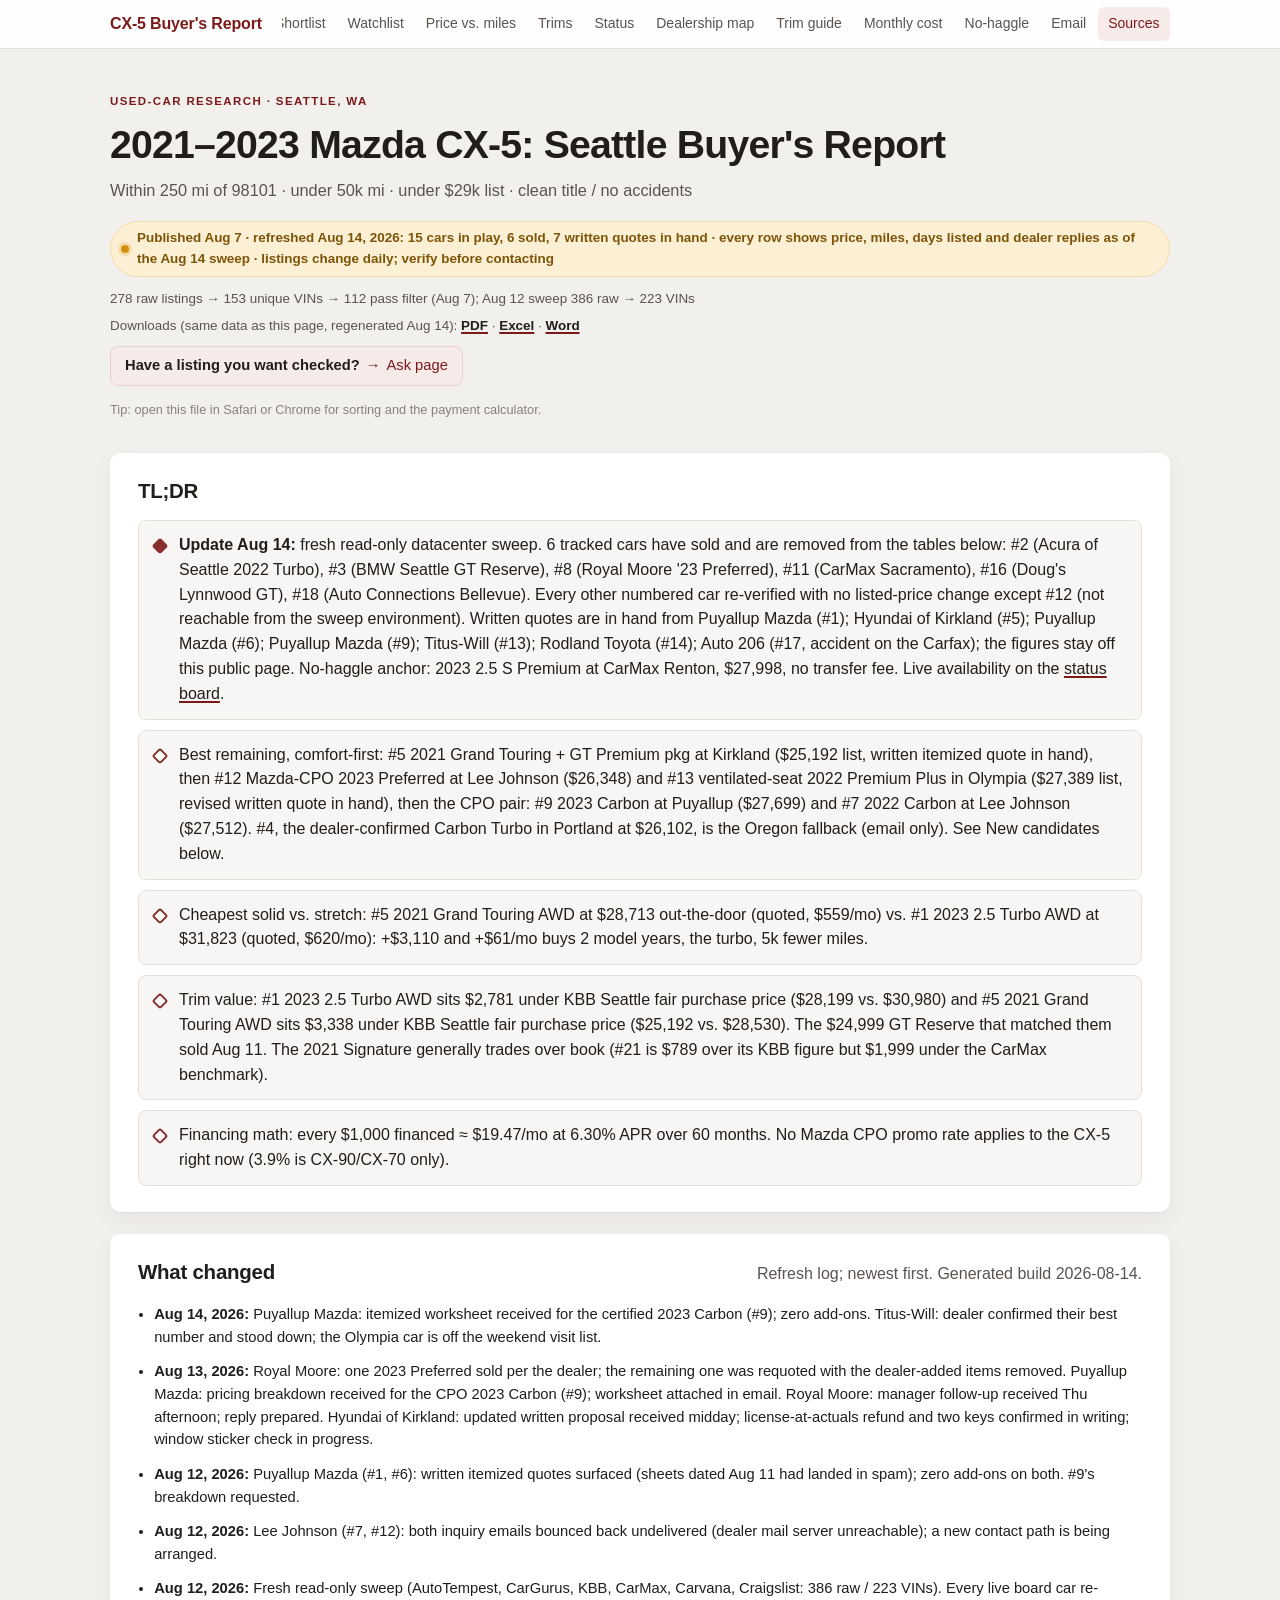
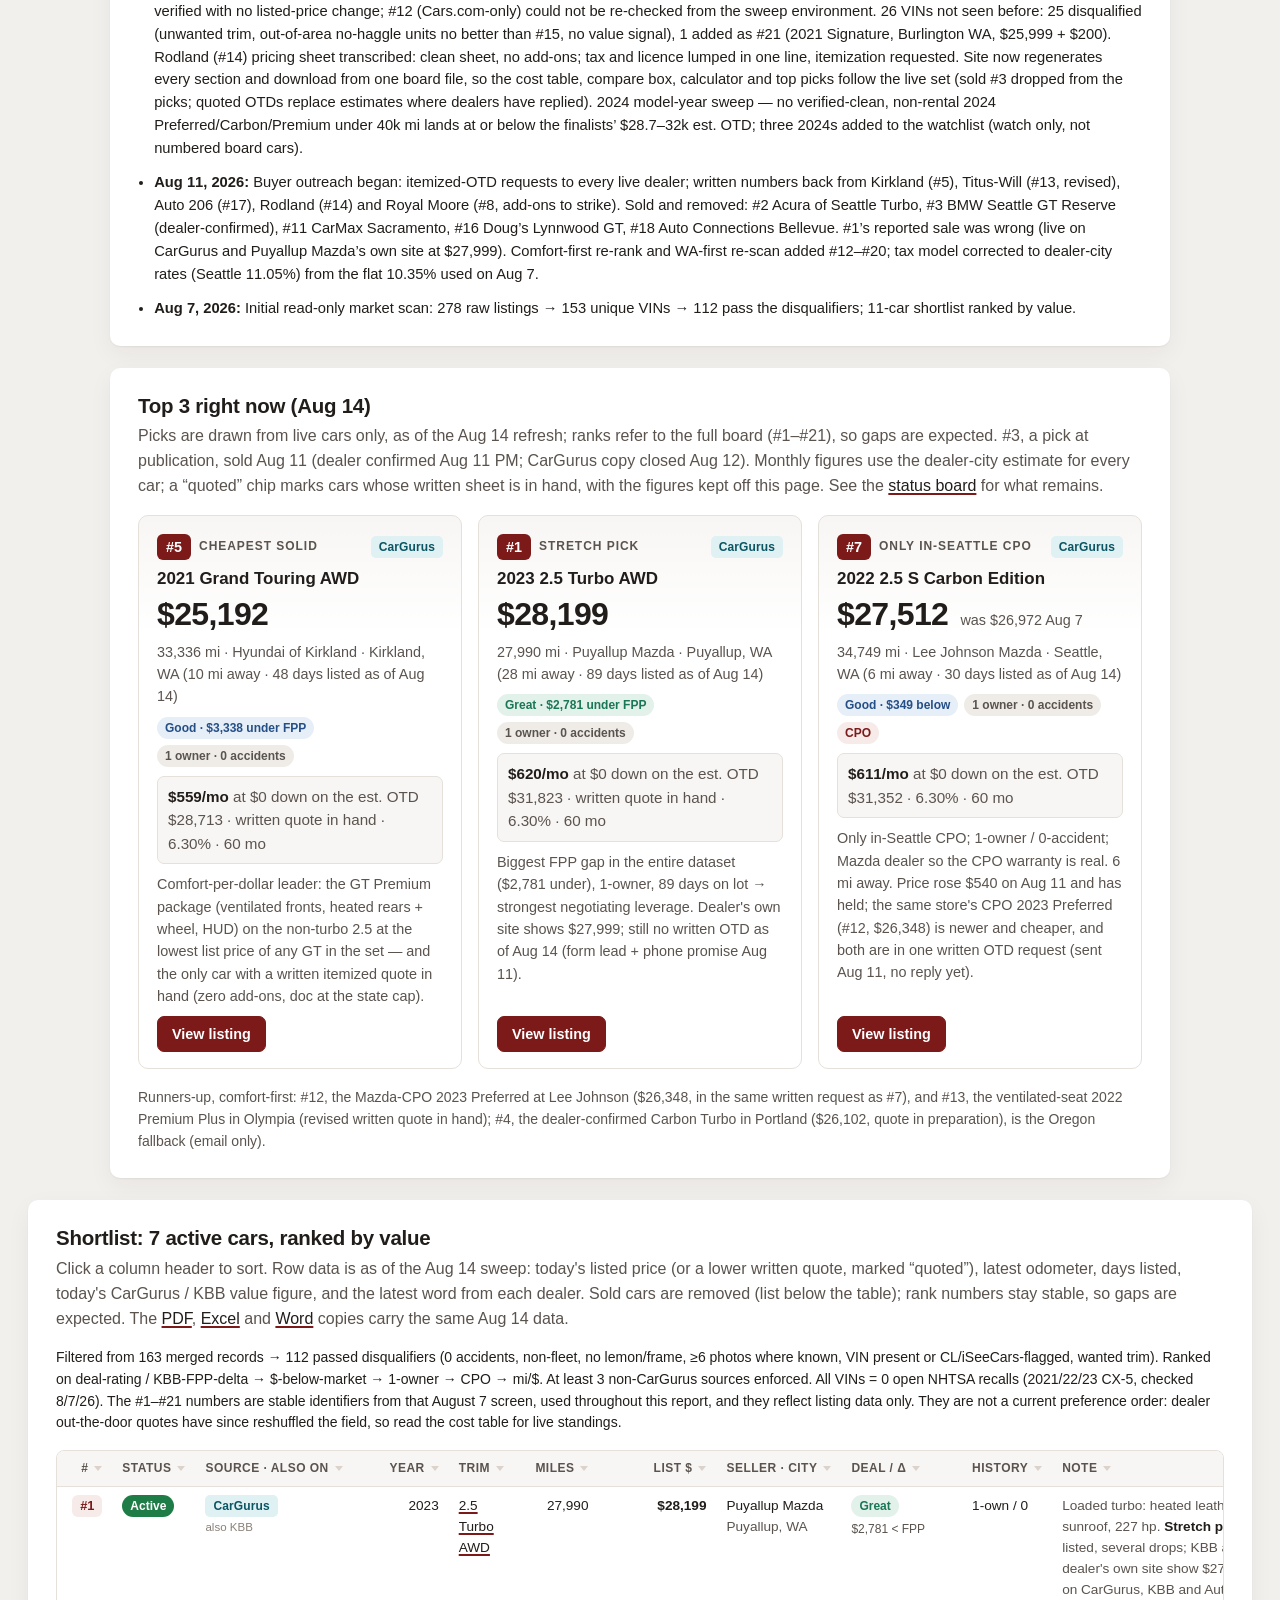
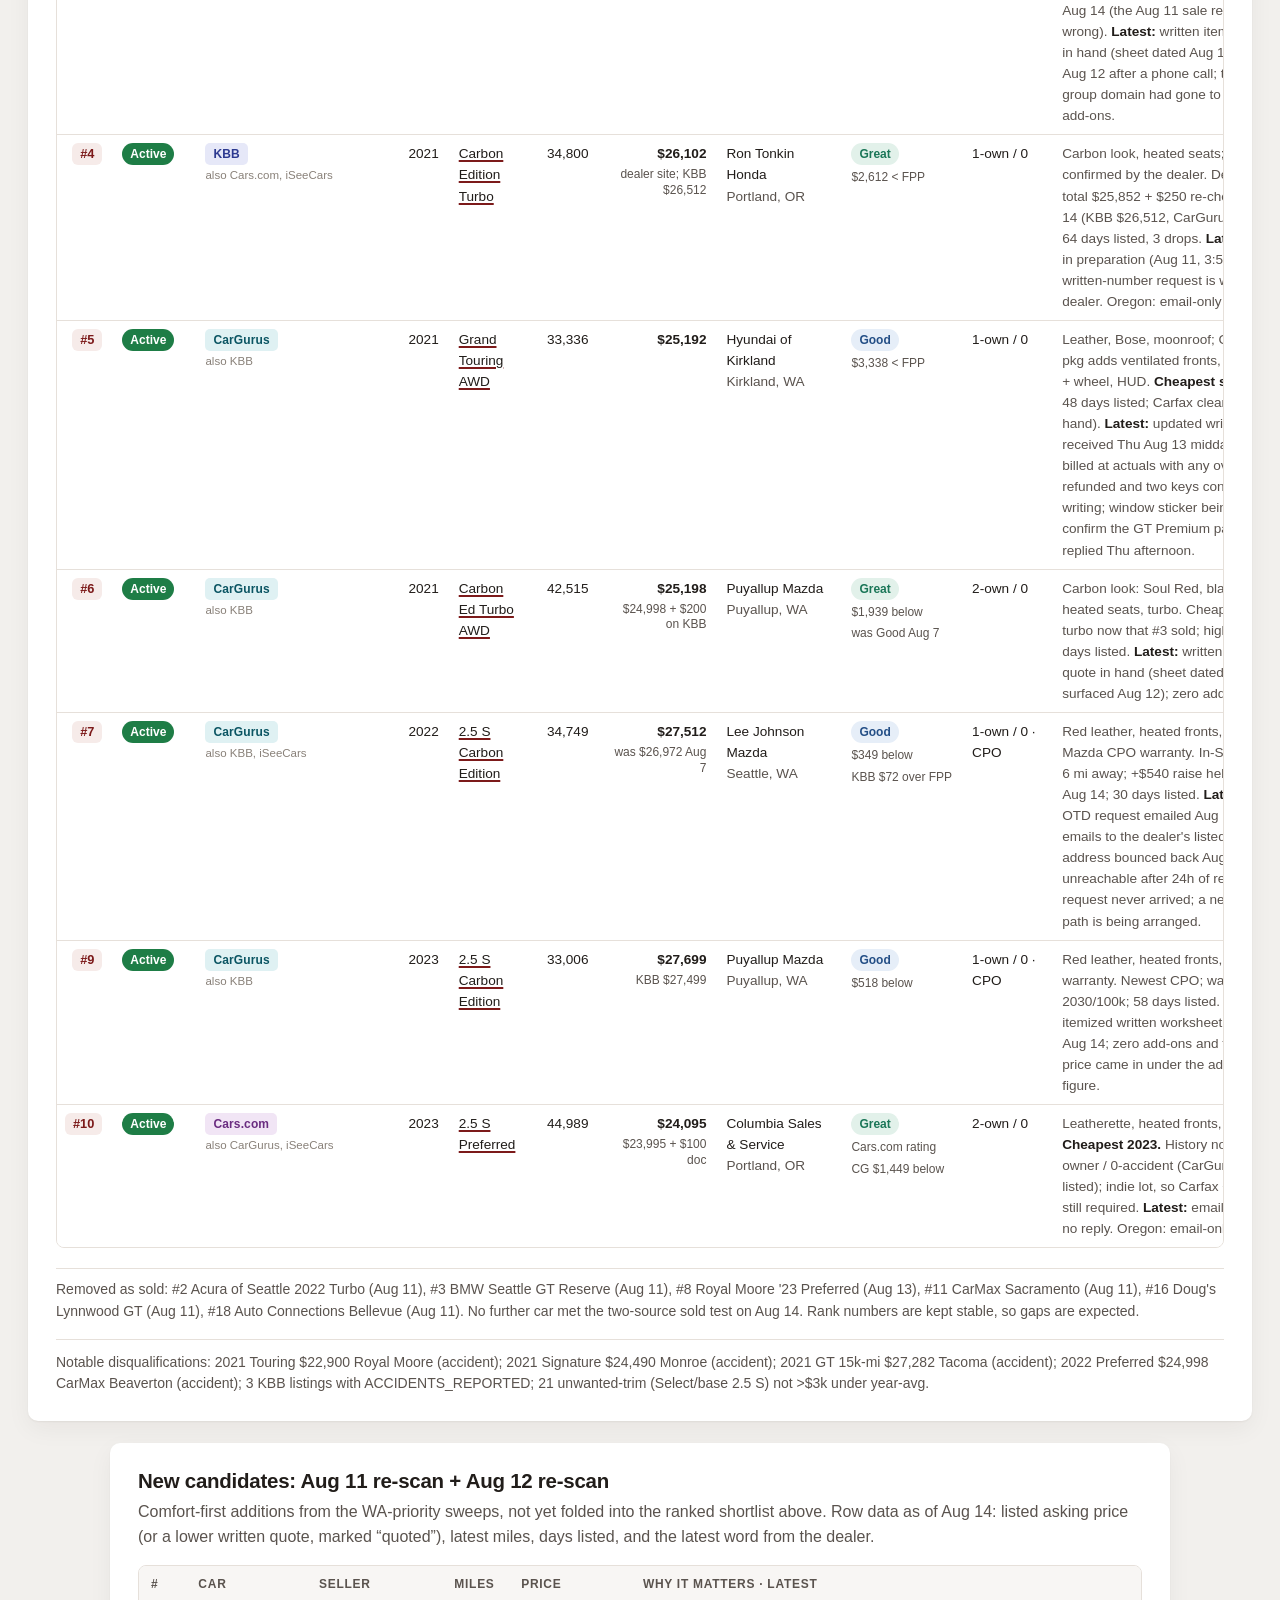
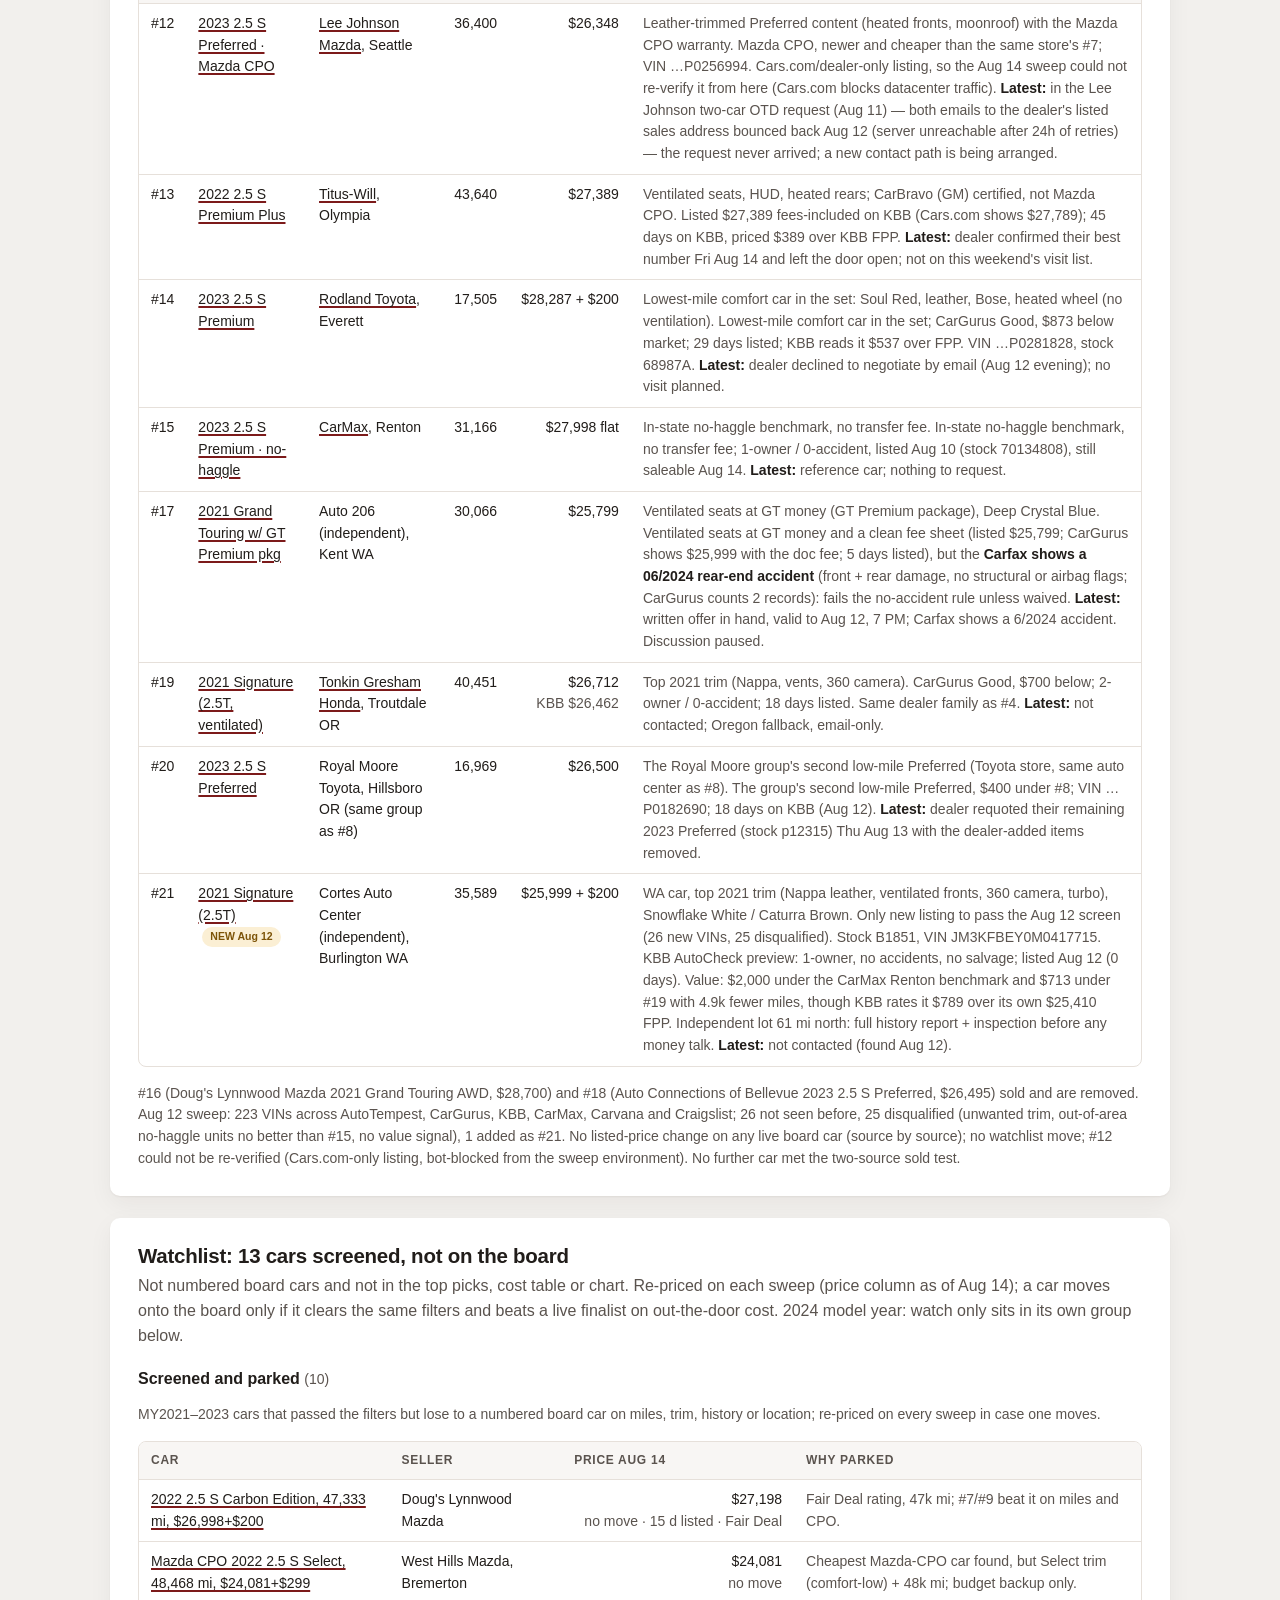
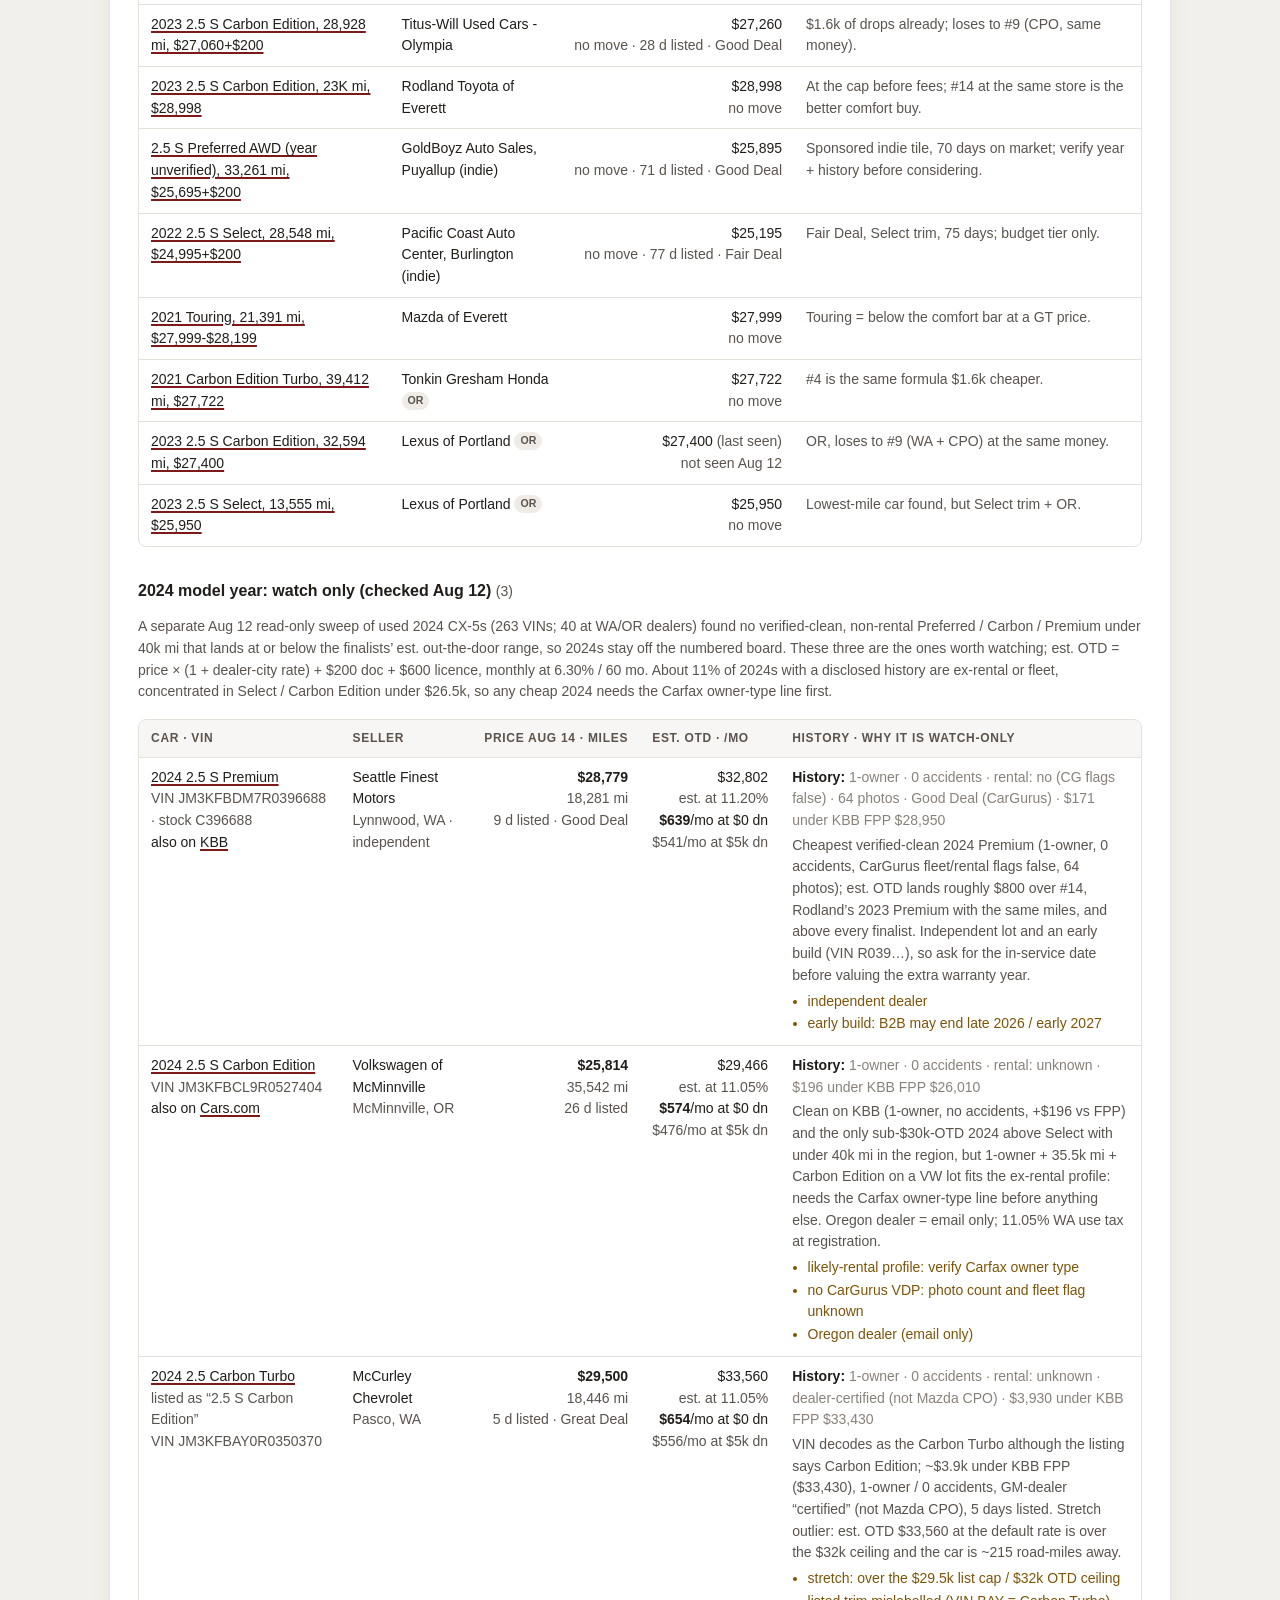
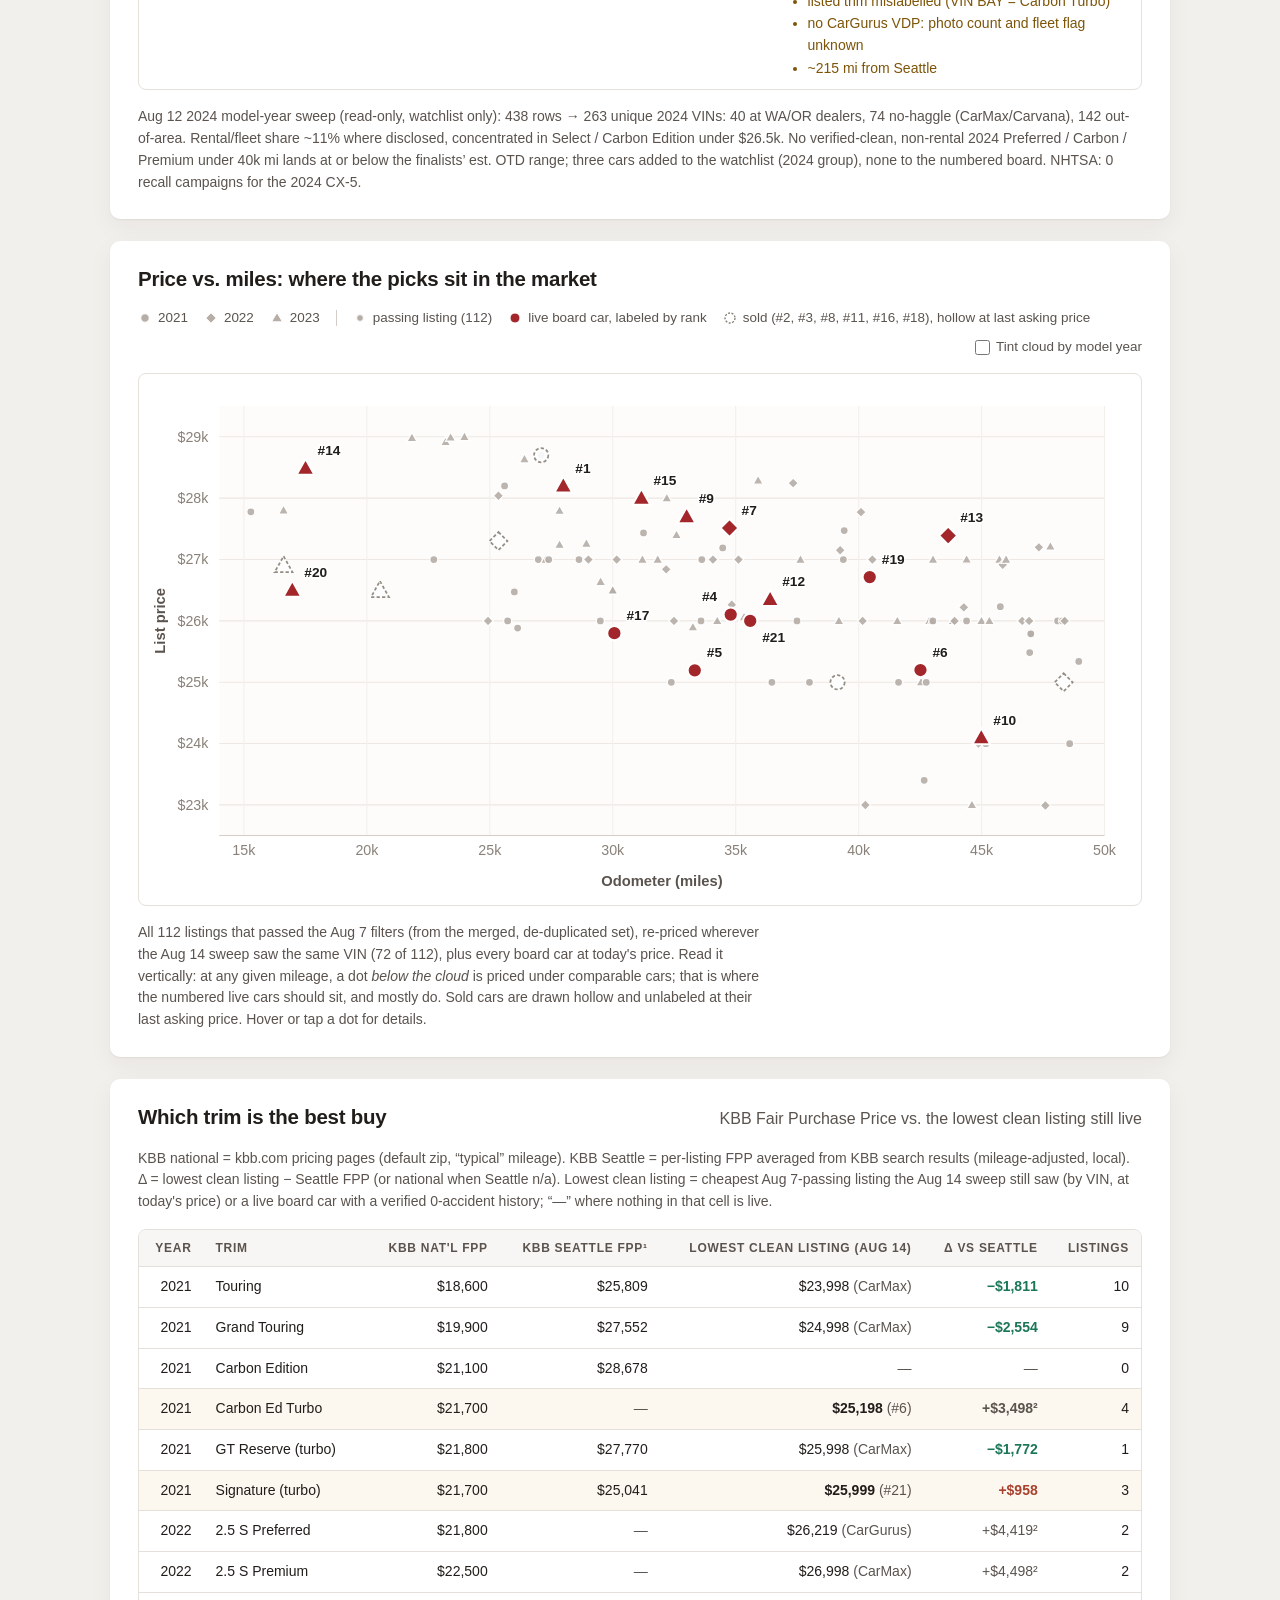
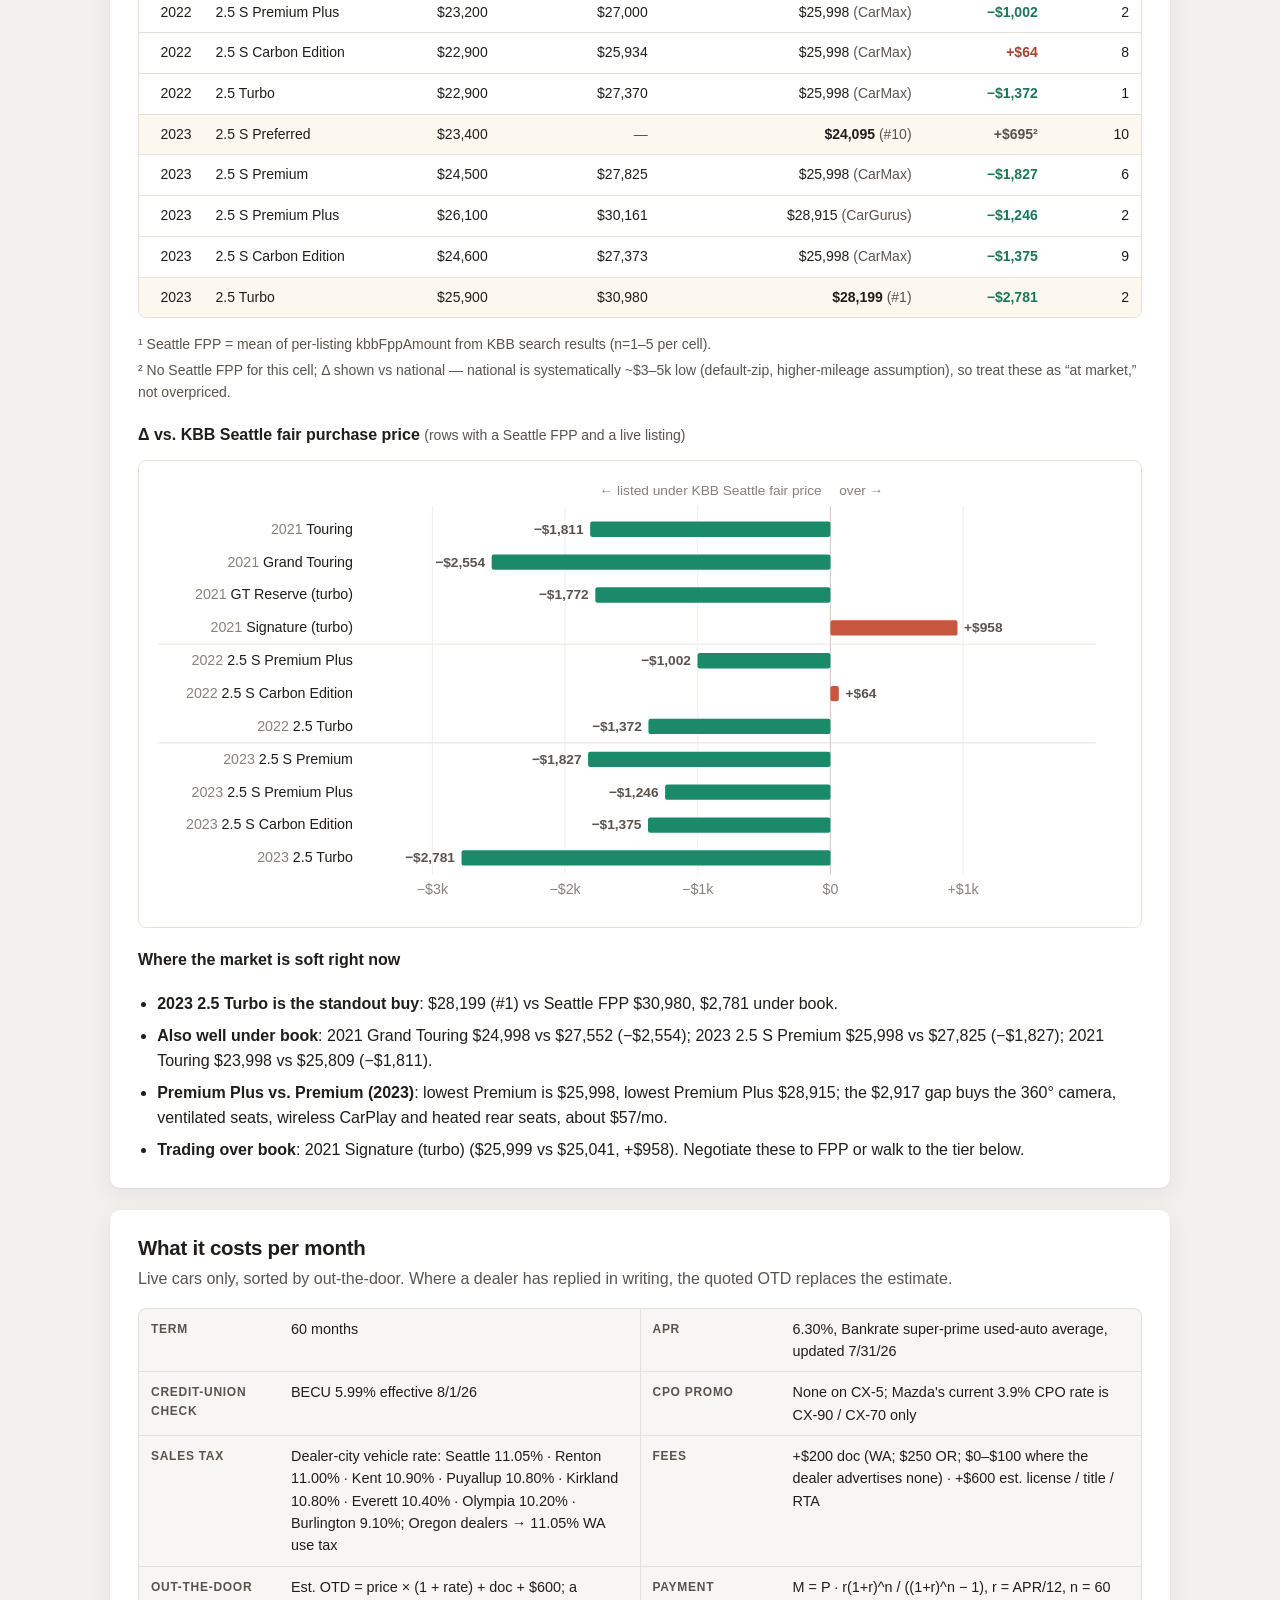
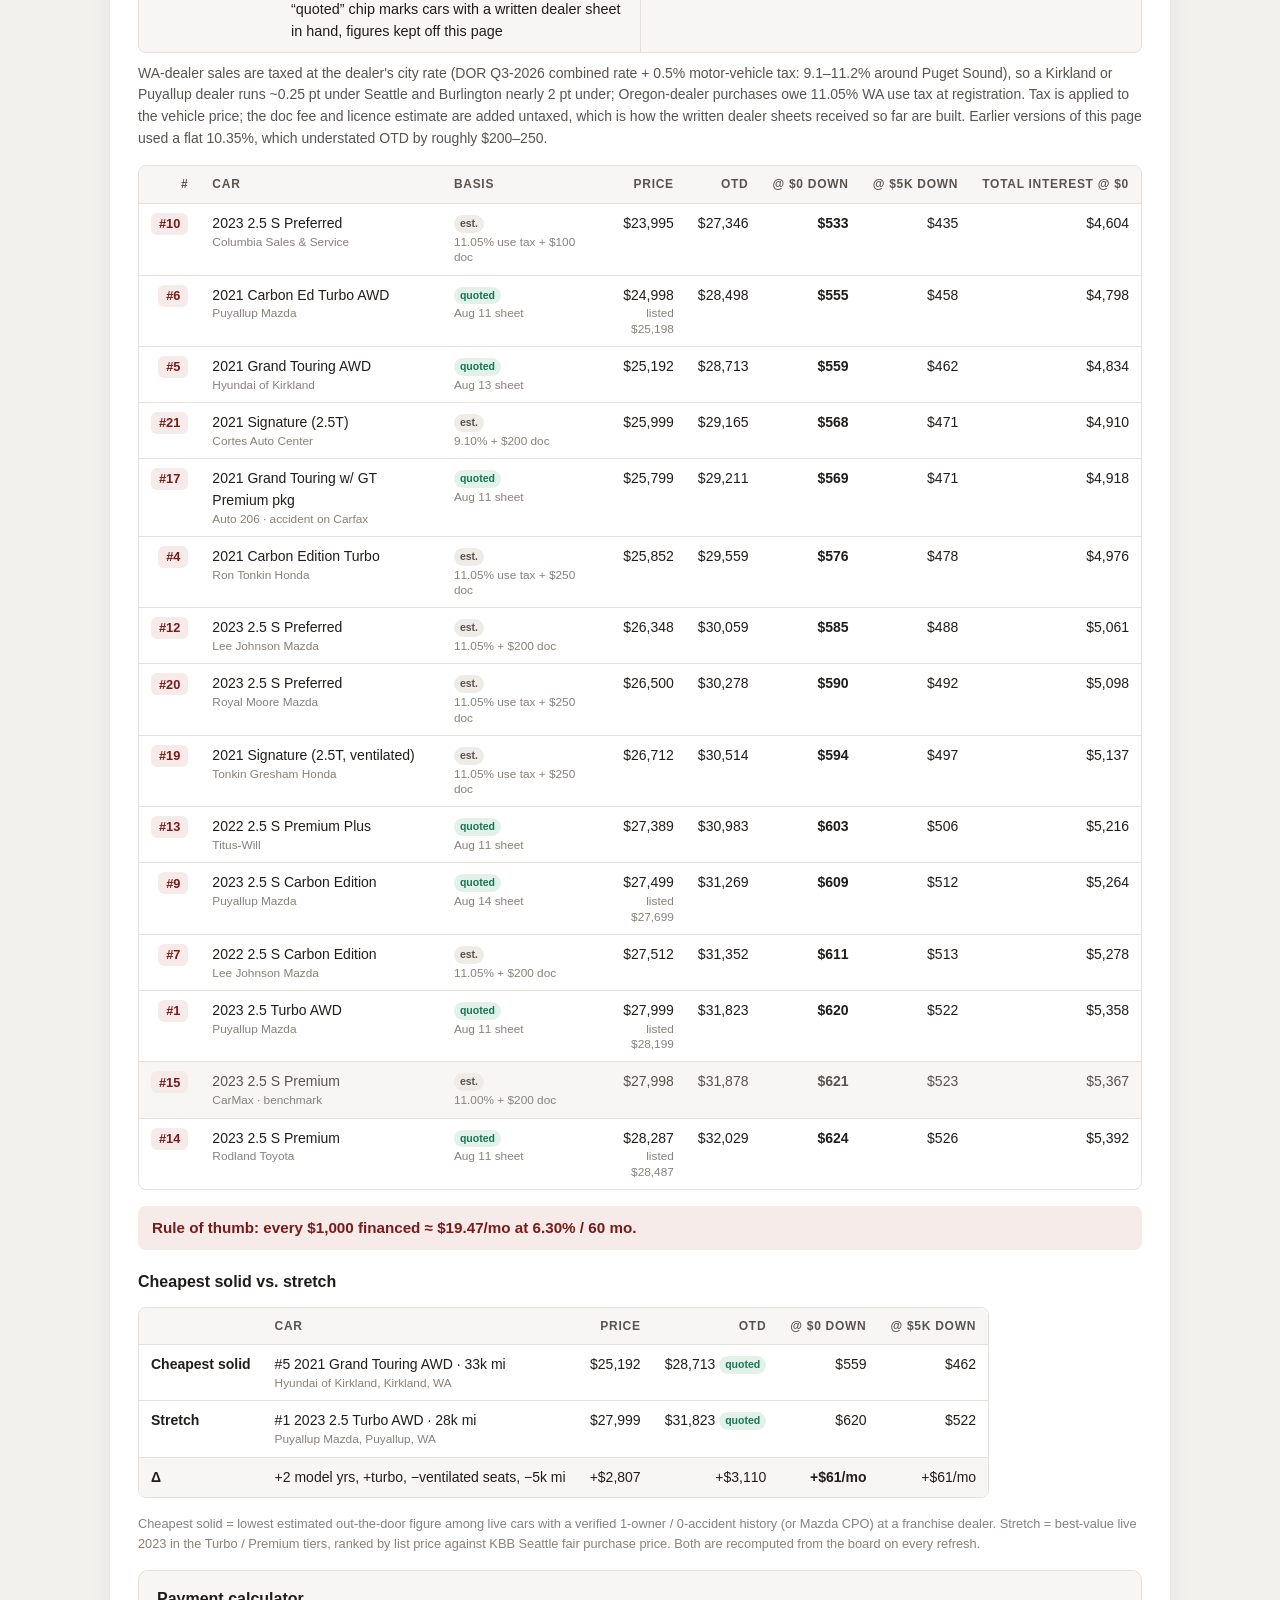
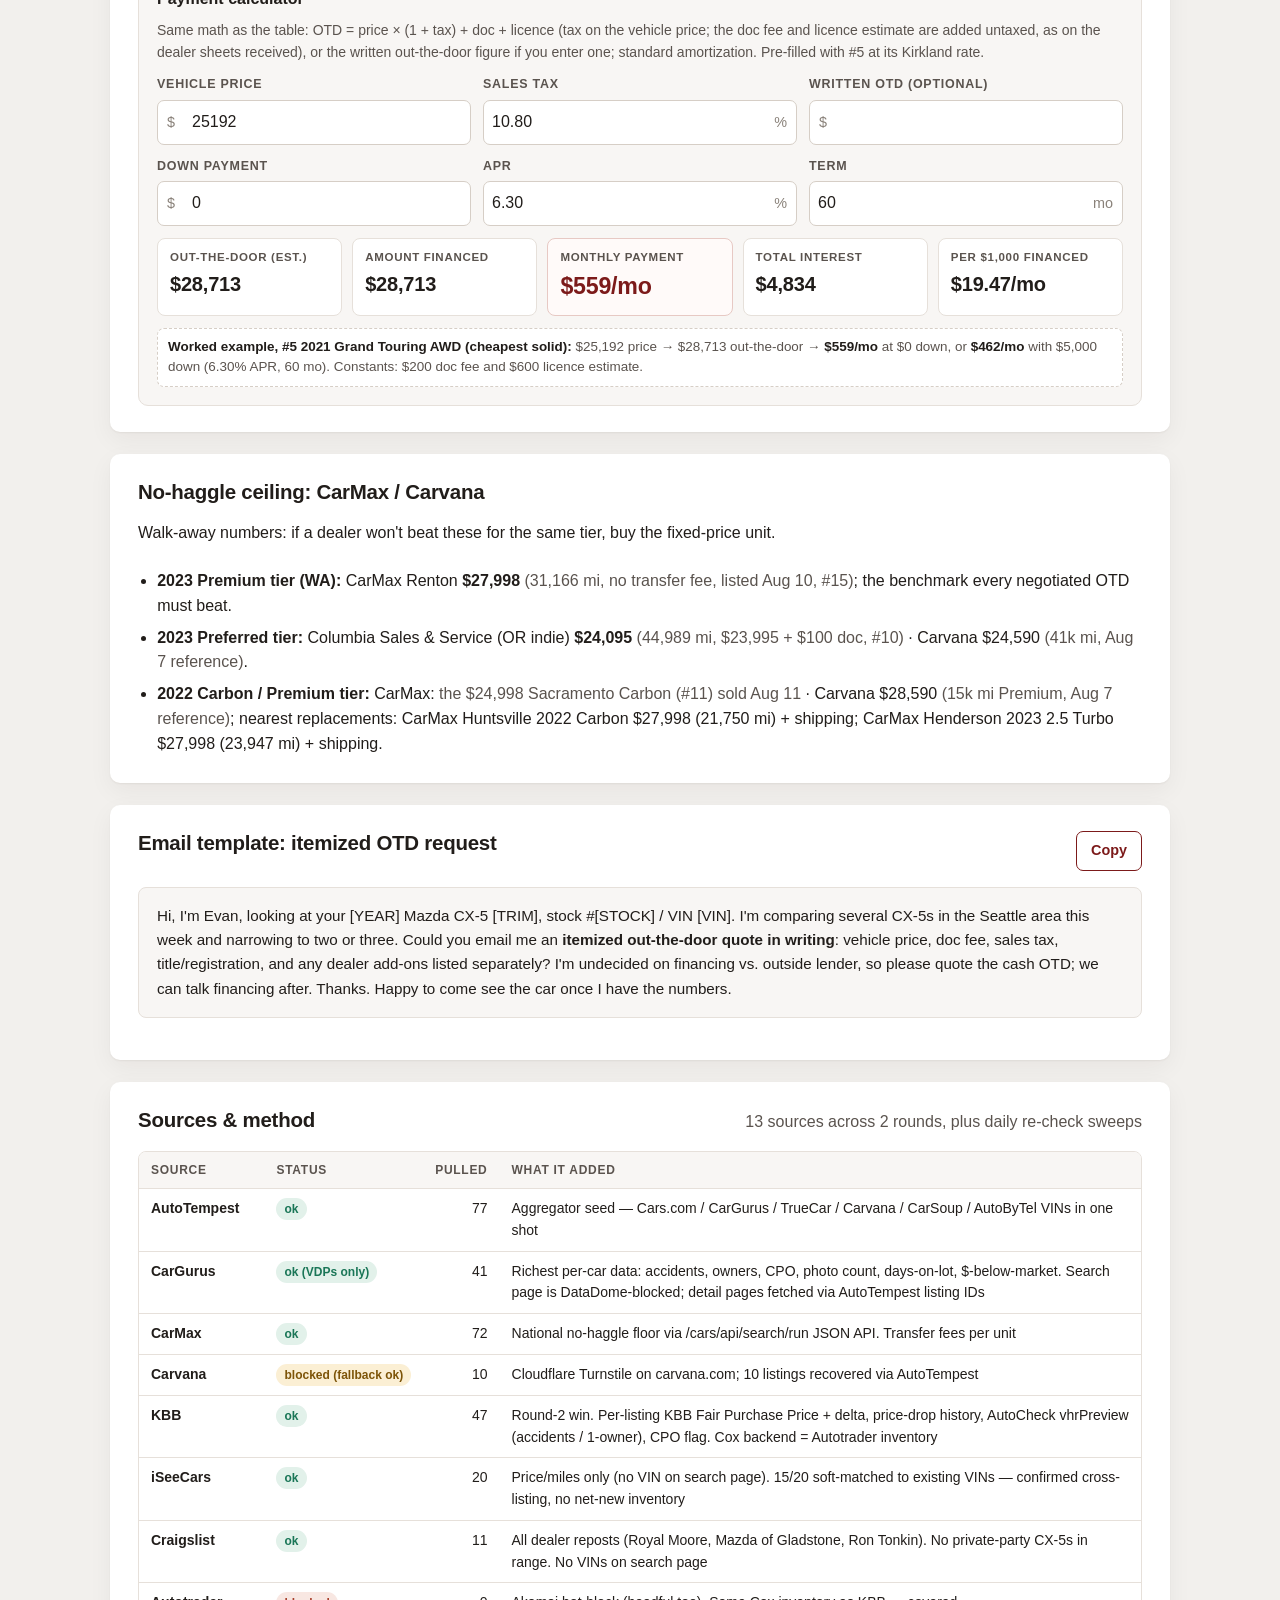
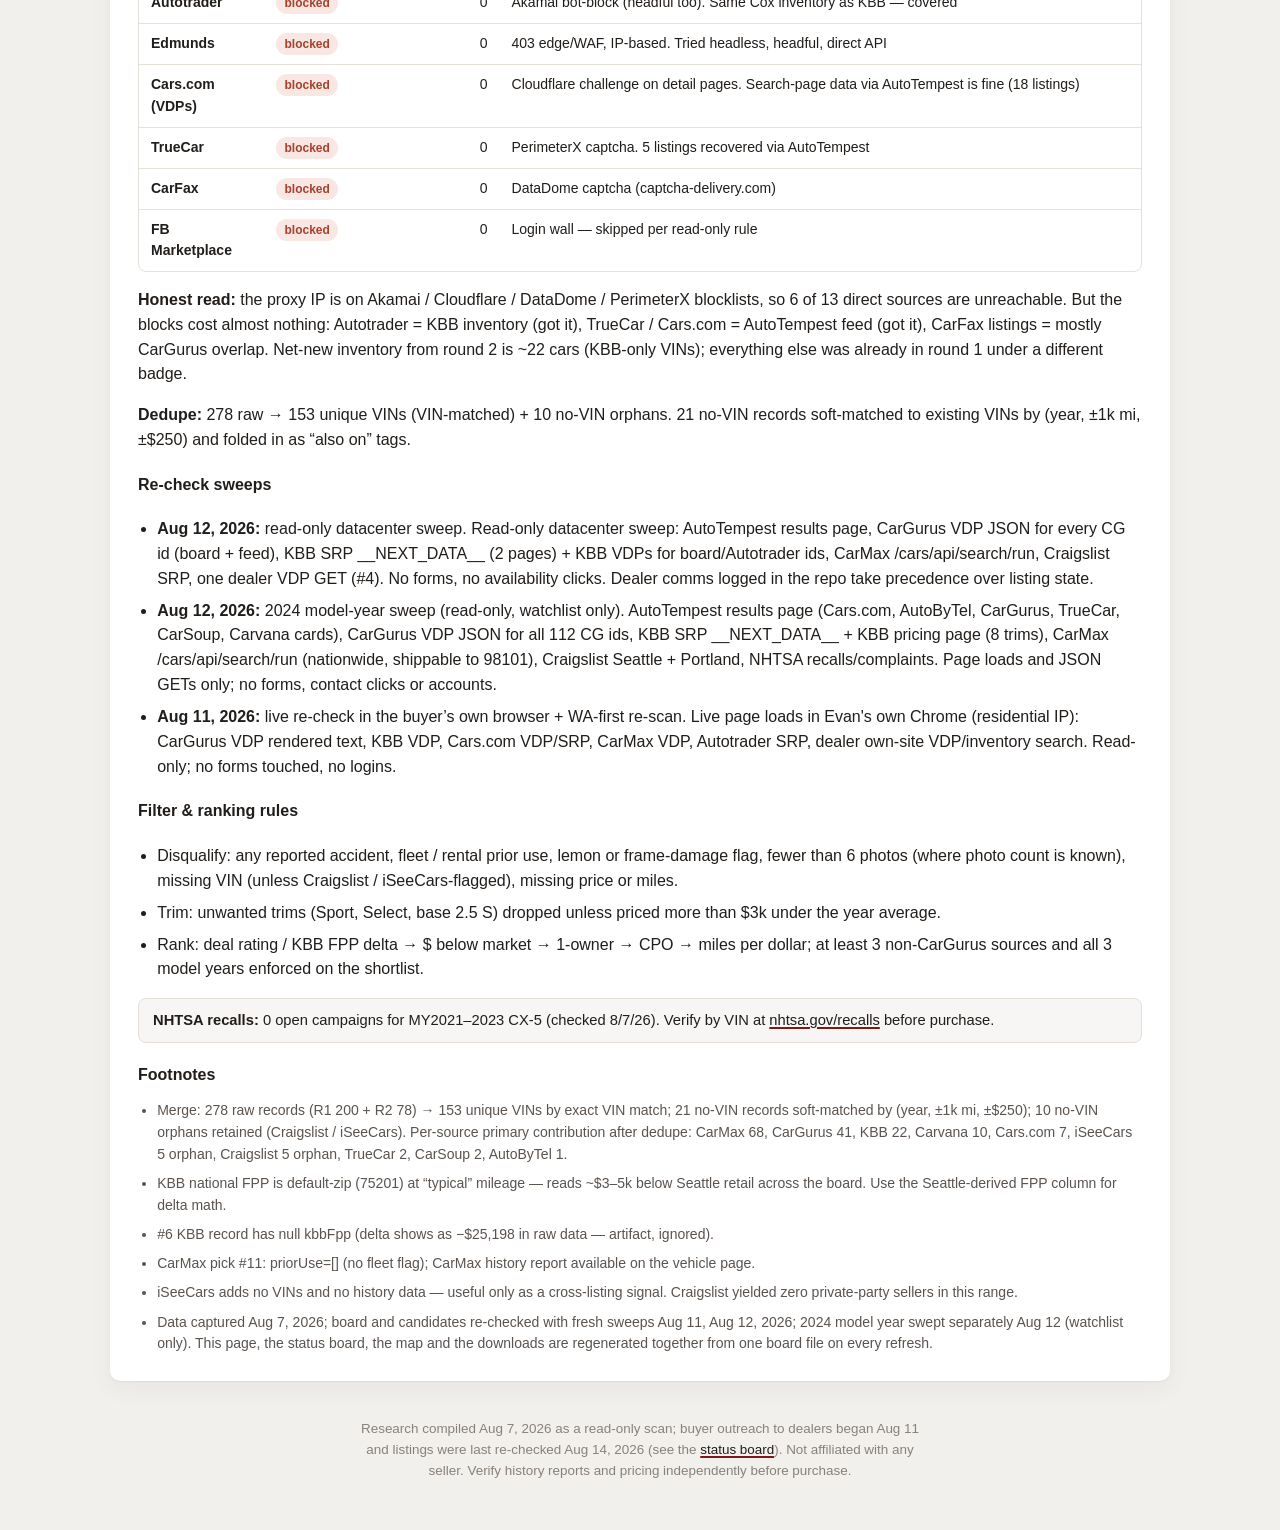
==== commit c1149bf8: "Report: clarify that the car numbers are Aug 7 screening IDs, not a current preference order Co-Auth" ====
--- a/index.html
+++ b/index.html
@@ -596,7 +596,7 @@
 
 <section class="card" id="shortlist">
   <div class="sec-head"><h2>Shortlist: 7 active cars, ranked by value</h2><p class="muted">Click a column header to sort. Row data is as of the Aug 14 sweep: today's listed price (or a lower written quote, marked &#8220;quoted&#8221;), latest odometer, days listed, today's CarGurus / KBB value figure, and the latest word from each dealer. Sold cars are removed (list below the table); rank numbers stay stable, so gaps are expected. The <a href="CX5-Seattle-Buyers-Report.pdf">PDF</a>, <a href="CX5-Seattle-Buyers-Report.xlsx">Excel</a> and <a href="cx5_report.docx">Word</a> copies carry the same Aug 14 data.</p></div>
-  <p class="small">Filtered from 163 merged records &#8594; 112 passed disqualifiers (0 accidents, non-fleet, no lemon/frame, &#8805;6 photos where known, VIN present or CL/iSeeCars-flagged, wanted trim). Ranked on deal-rating / KBB-FPP-delta &#8594; $-below-market &#8594; 1-owner &#8594; CPO &#8594; mi/$. At least 3 non-CarGurus sources enforced. All VINs = 0 open NHTSA recalls (2021/22/23 CX-5, checked 8/7/26).</p>
+  <p class="small">Filtered from 163 merged records &#8594; 112 passed disqualifiers (0 accidents, non-fleet, no lemon/frame, &#8805;6 photos where known, VIN present or CL/iSeeCars-flagged, wanted trim). Ranked on deal-rating / KBB-FPP-delta &#8594; $-below-market &#8594; 1-owner &#8594; CPO &#8594; mi/$. At least 3 non-CarGurus sources enforced. All VINs = 0 open NHTSA recalls (2021/22/23 CX-5, checked 8/7/26). The #1&#8211;#21 numbers are stable identifiers from that August 7 screen, used throughout this report, and they reflect listing data only. They are not a current preference order: dealer out-the-door quotes have since reshuffled the field, so read the cost table for live standings.</p>
   <div class="sl-table-view"><div class="scroll"><table class="data sortable" id="shortlist-table"><thead><tr><th scope="col" class="num"><button type="button">#<span class="si" aria-hidden="true"></span></button></th><th scope="col"><button type="button">Status<span class="si" aria-hidden="true"></span></button></th><th scope="col"><button type="button">Source &#183; also on<span class="si" aria-hidden="true"></span></button></th><th scope="col" class="num"><button type="button">Year<span class="si" aria-hidden="true"></span></button></th><th scope="col"><button type="button">Trim<span class="si" aria-hidden="true"></span></button></th><th scope="col" class="num"><button type="button">Miles<span class="si" aria-hidden="true"></span></button></th><th scope="col" class="num"><button type="button">List $<span class="si" aria-hidden="true"></span></button></th><th scope="col"><button type="button">Seller &#183; City<span class="si" aria-hidden="true"></span></button></th><th scope="col"><button type="button">Deal / &#916;<span class="si" aria-hidden="true"></span></button></th><th scope="col"><button type="button">History<span class="si" aria-hidden="true"></span></button></th><th scope="col"><button type="button">Note<span class="si" aria-hidden="true"></span></button></th></tr></thead><tbody><tr>
       <td class="num" data-v="1"><span class="rank sm">#1</span></td><td data-v="0"><span class="badge status-active">Active</span></td>
       <td data-v-text="CarGurus"><span class="badge src src-cargurus">CarGurus</span><div class="also">also KBB</div></td>
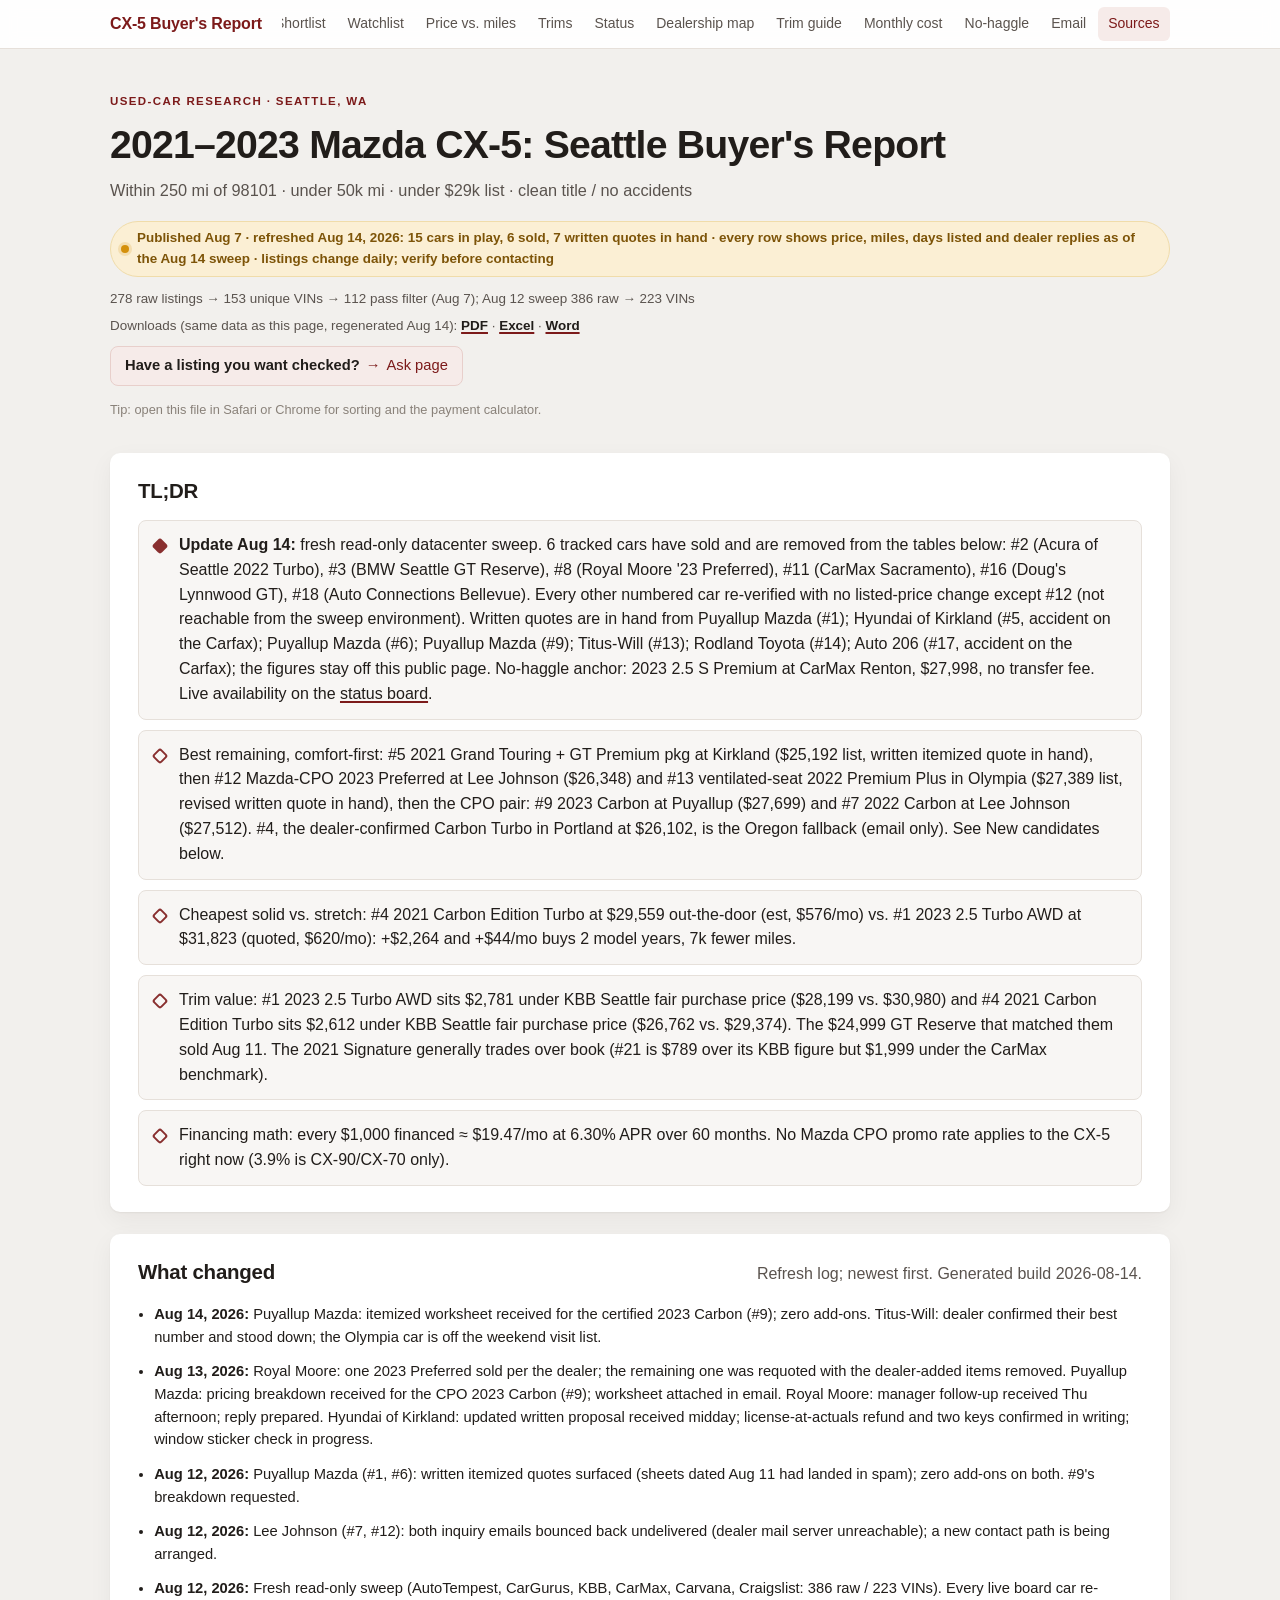
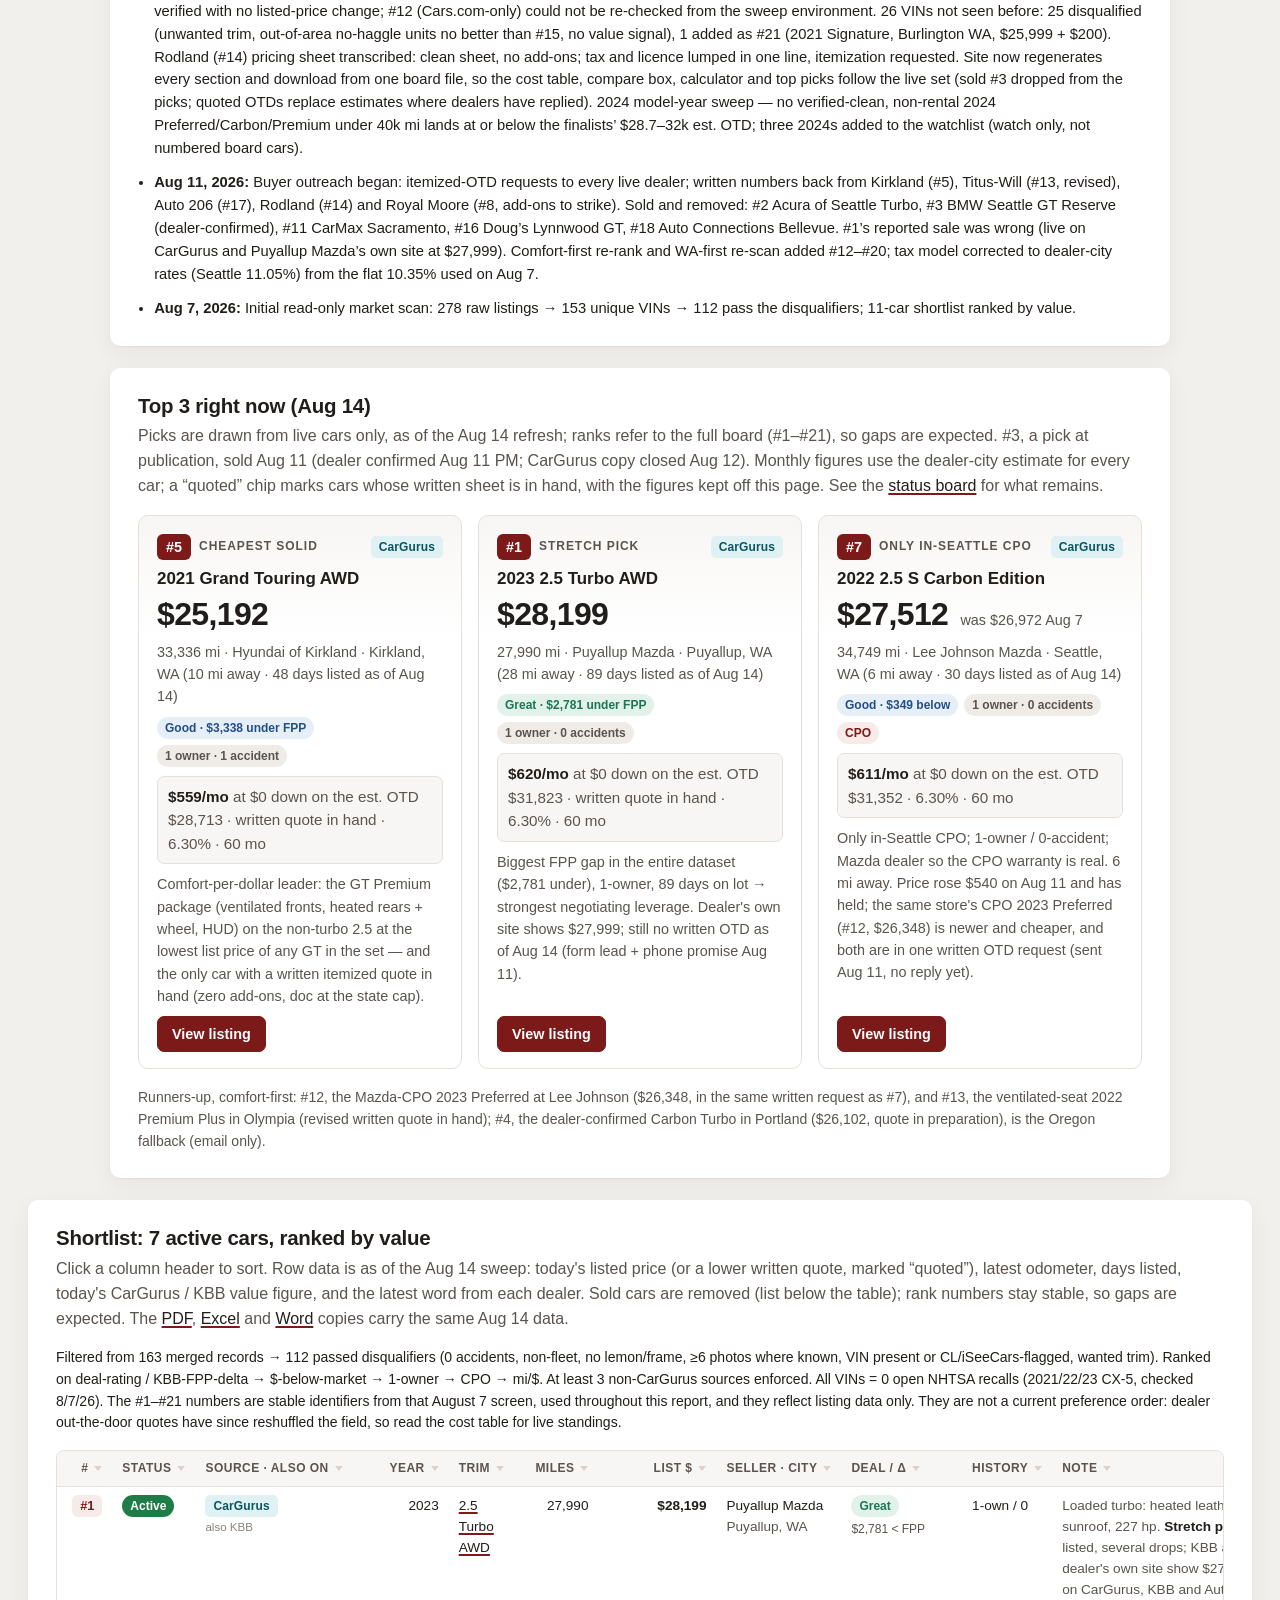
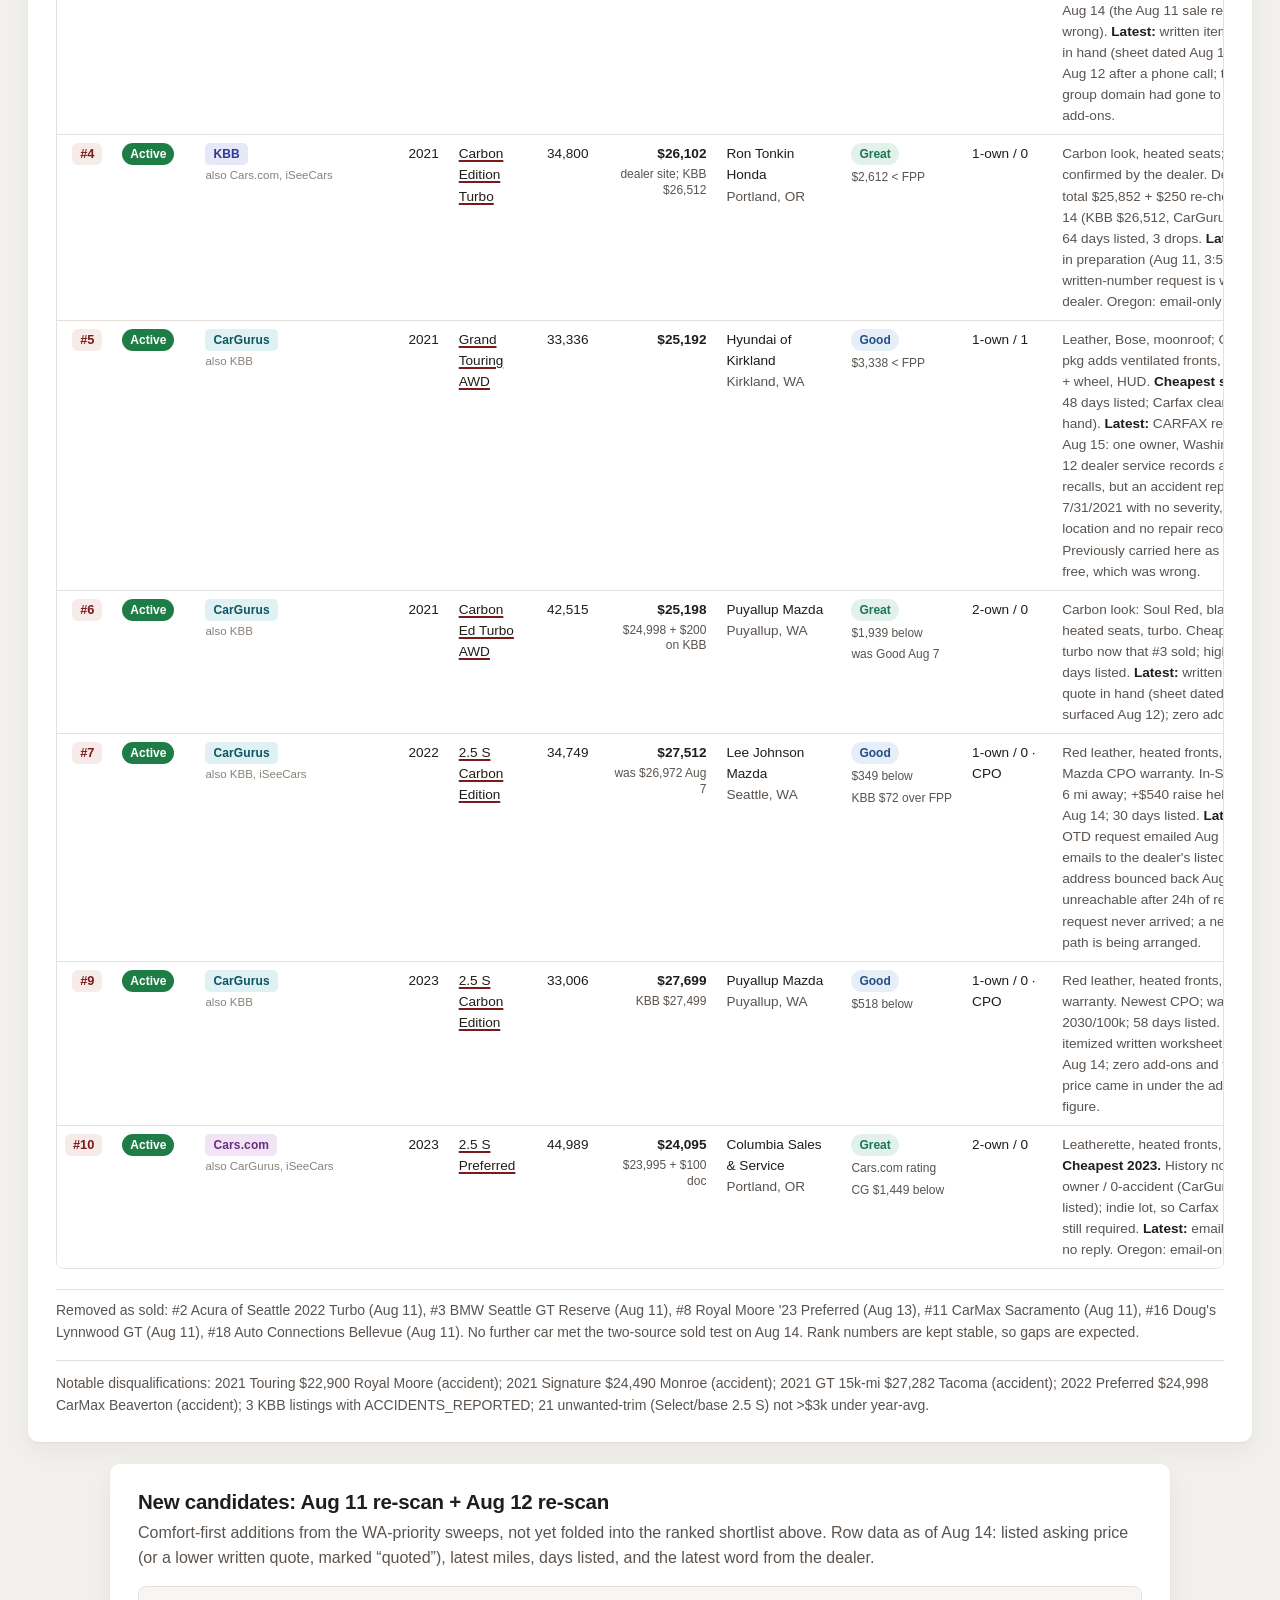
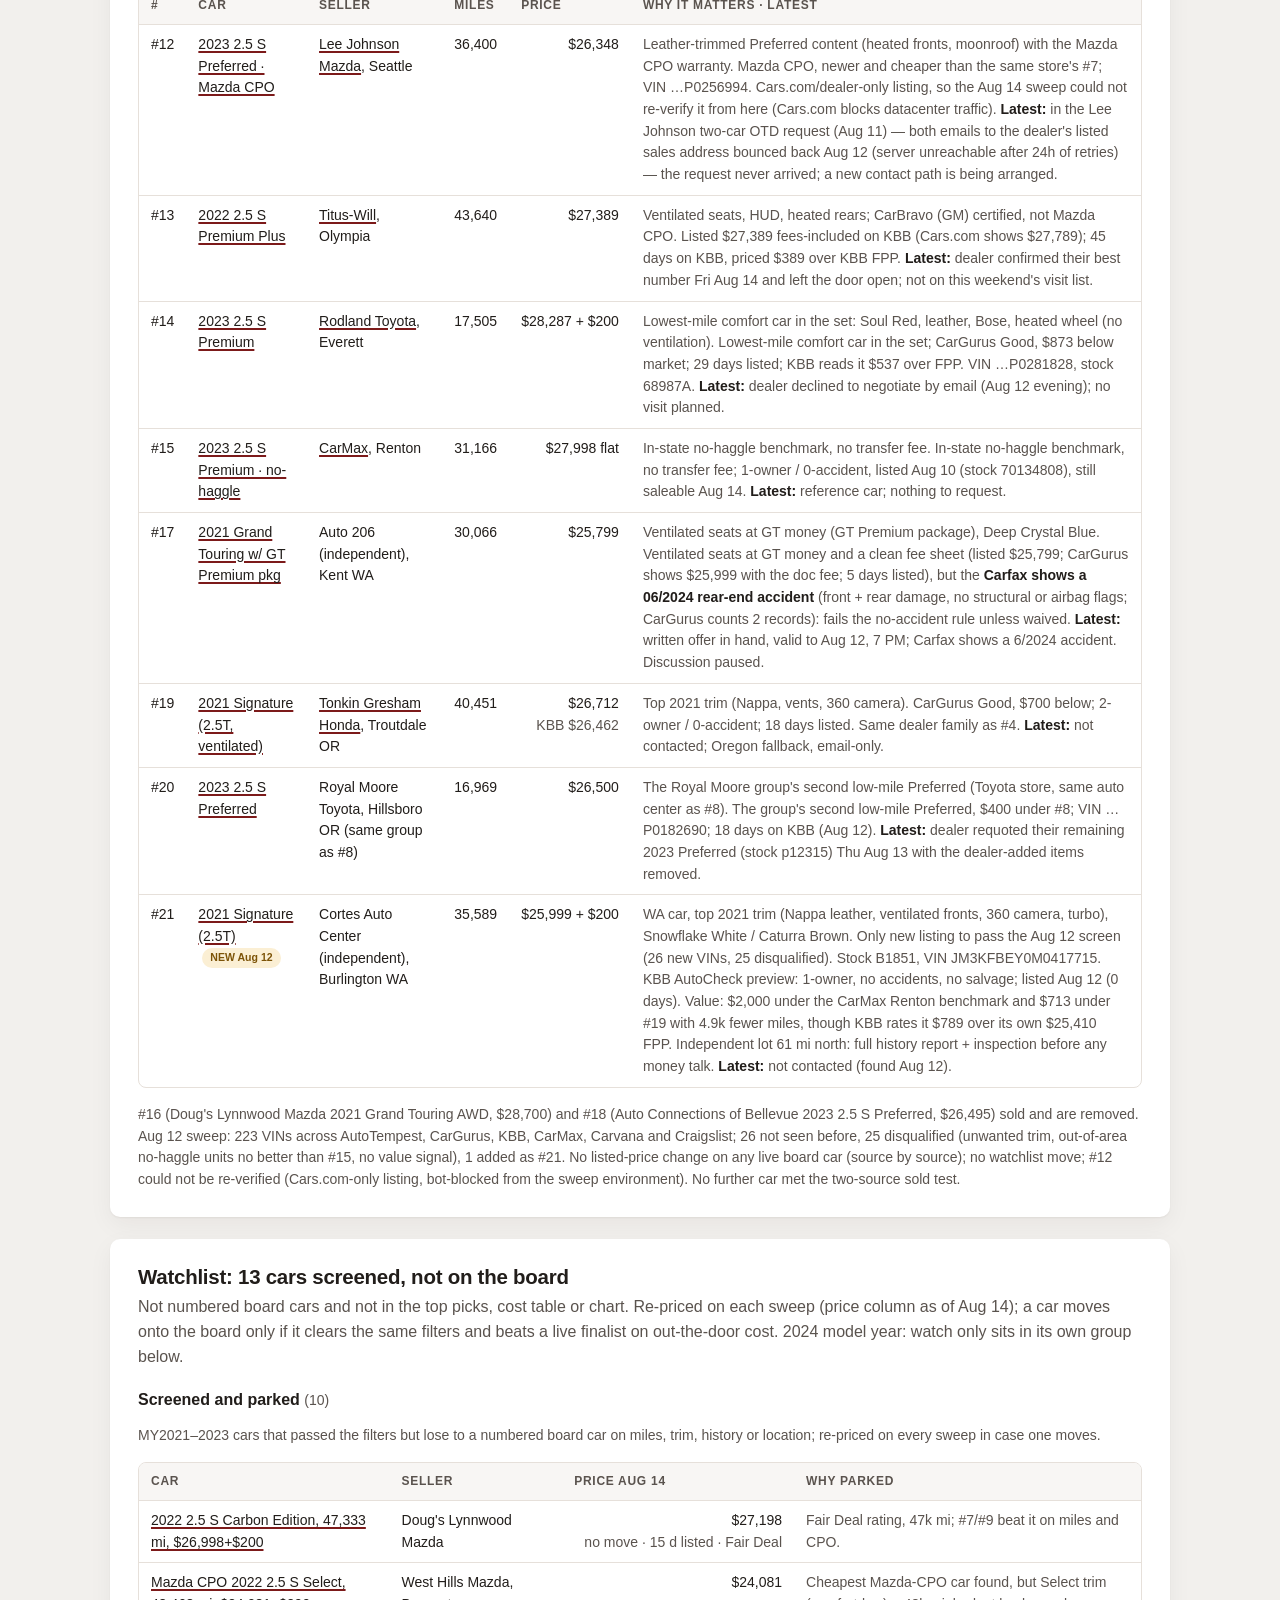
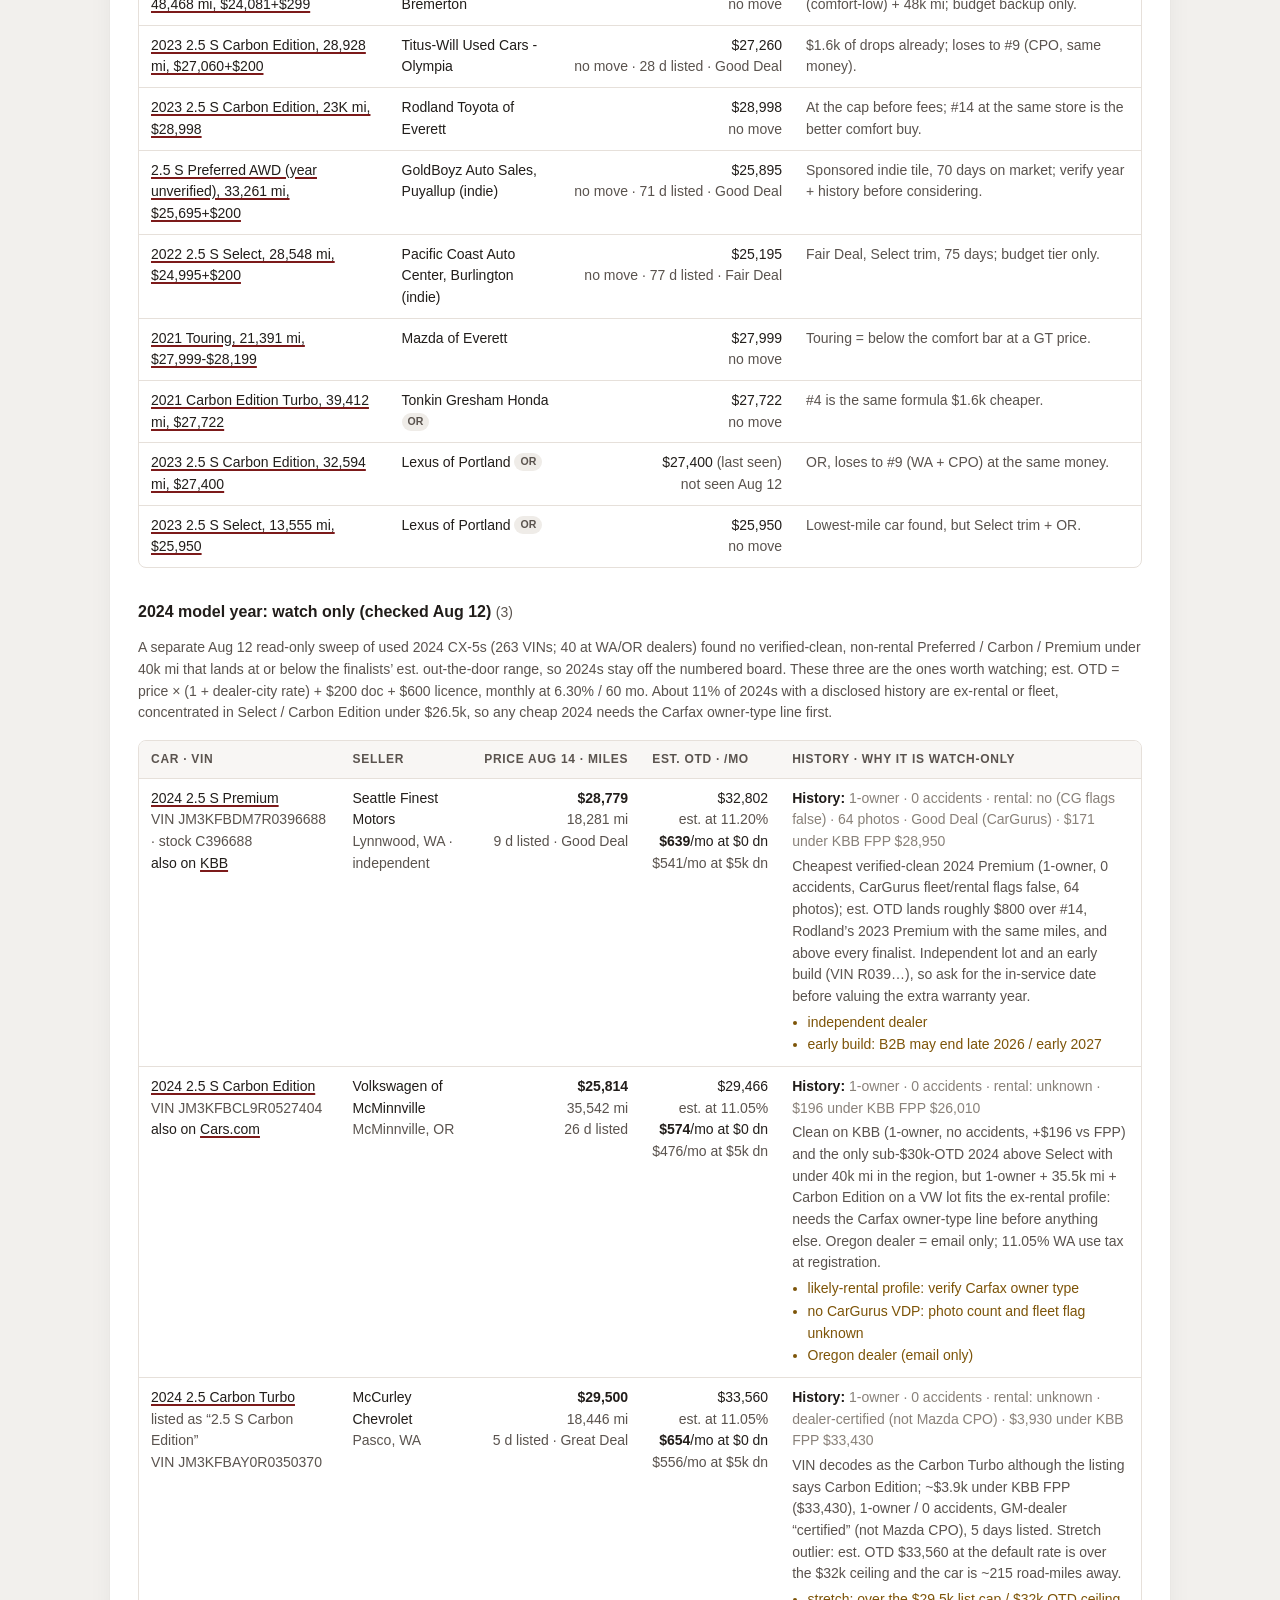
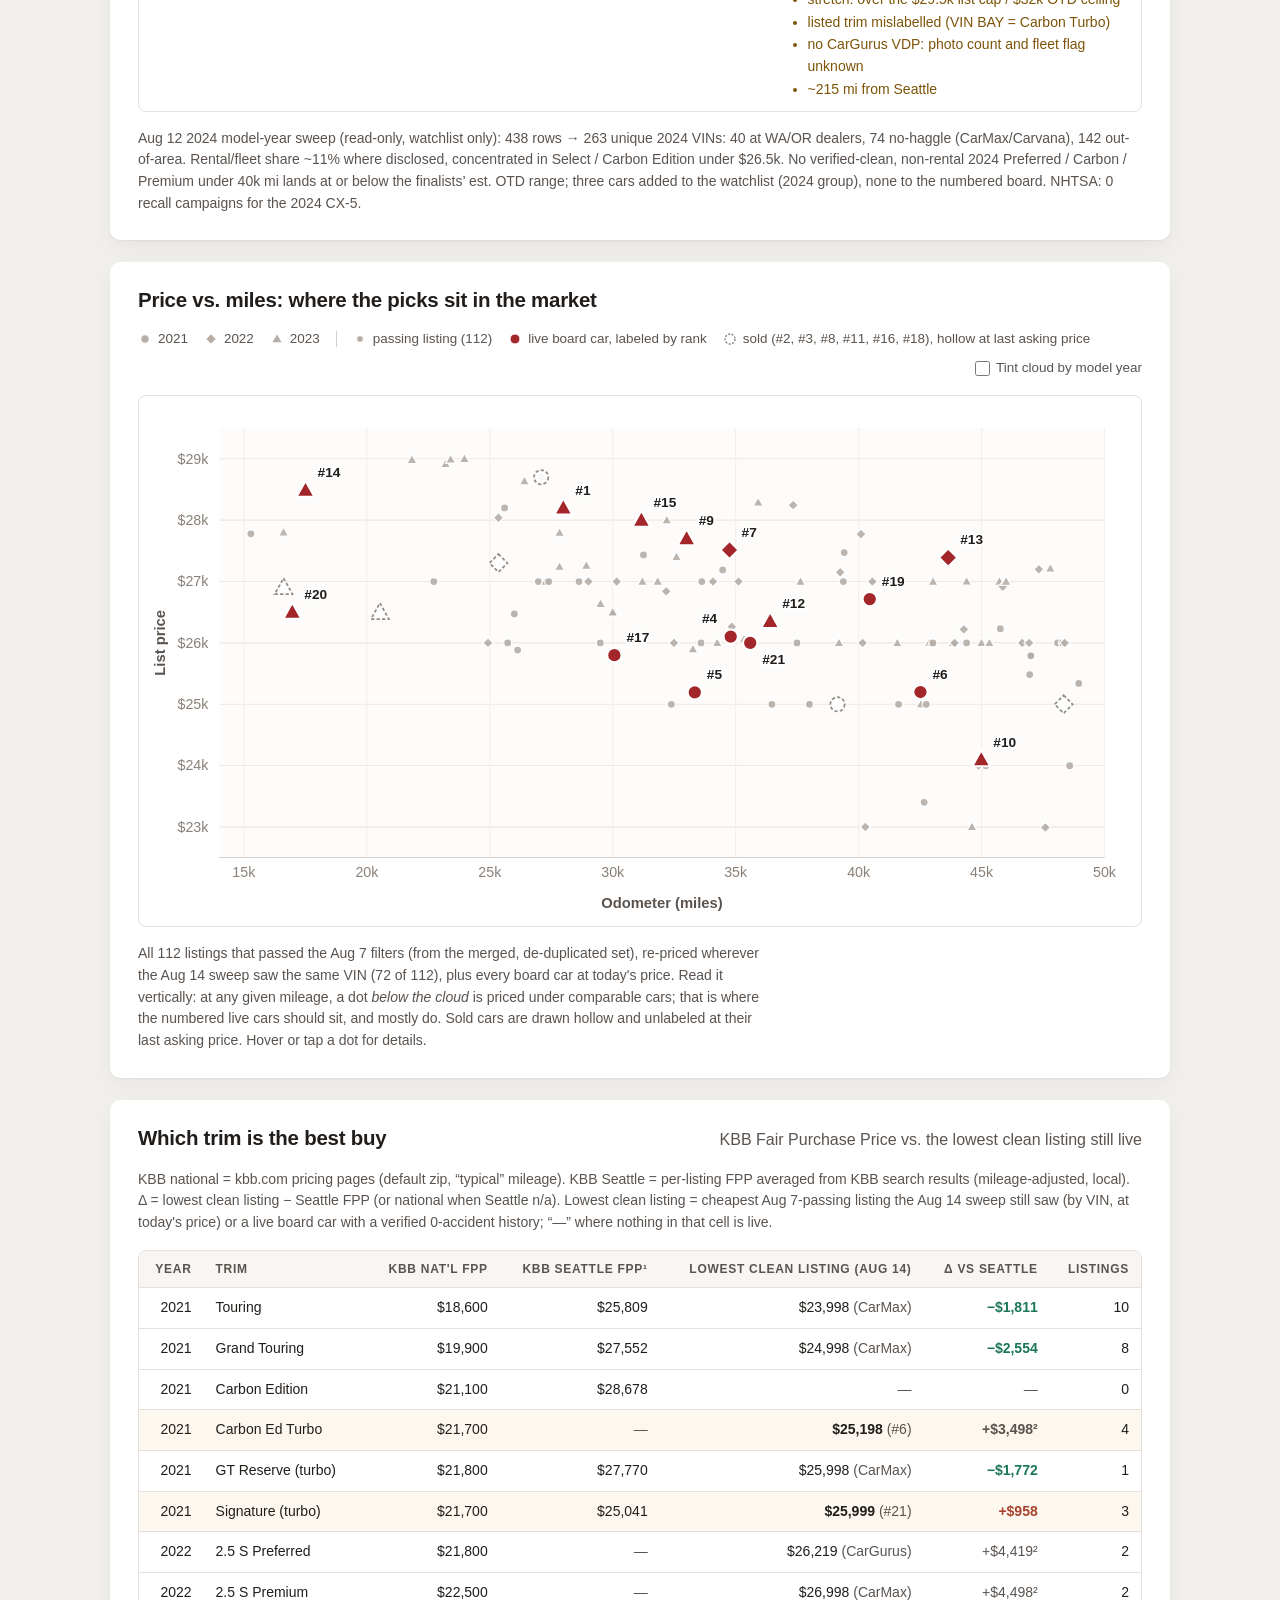
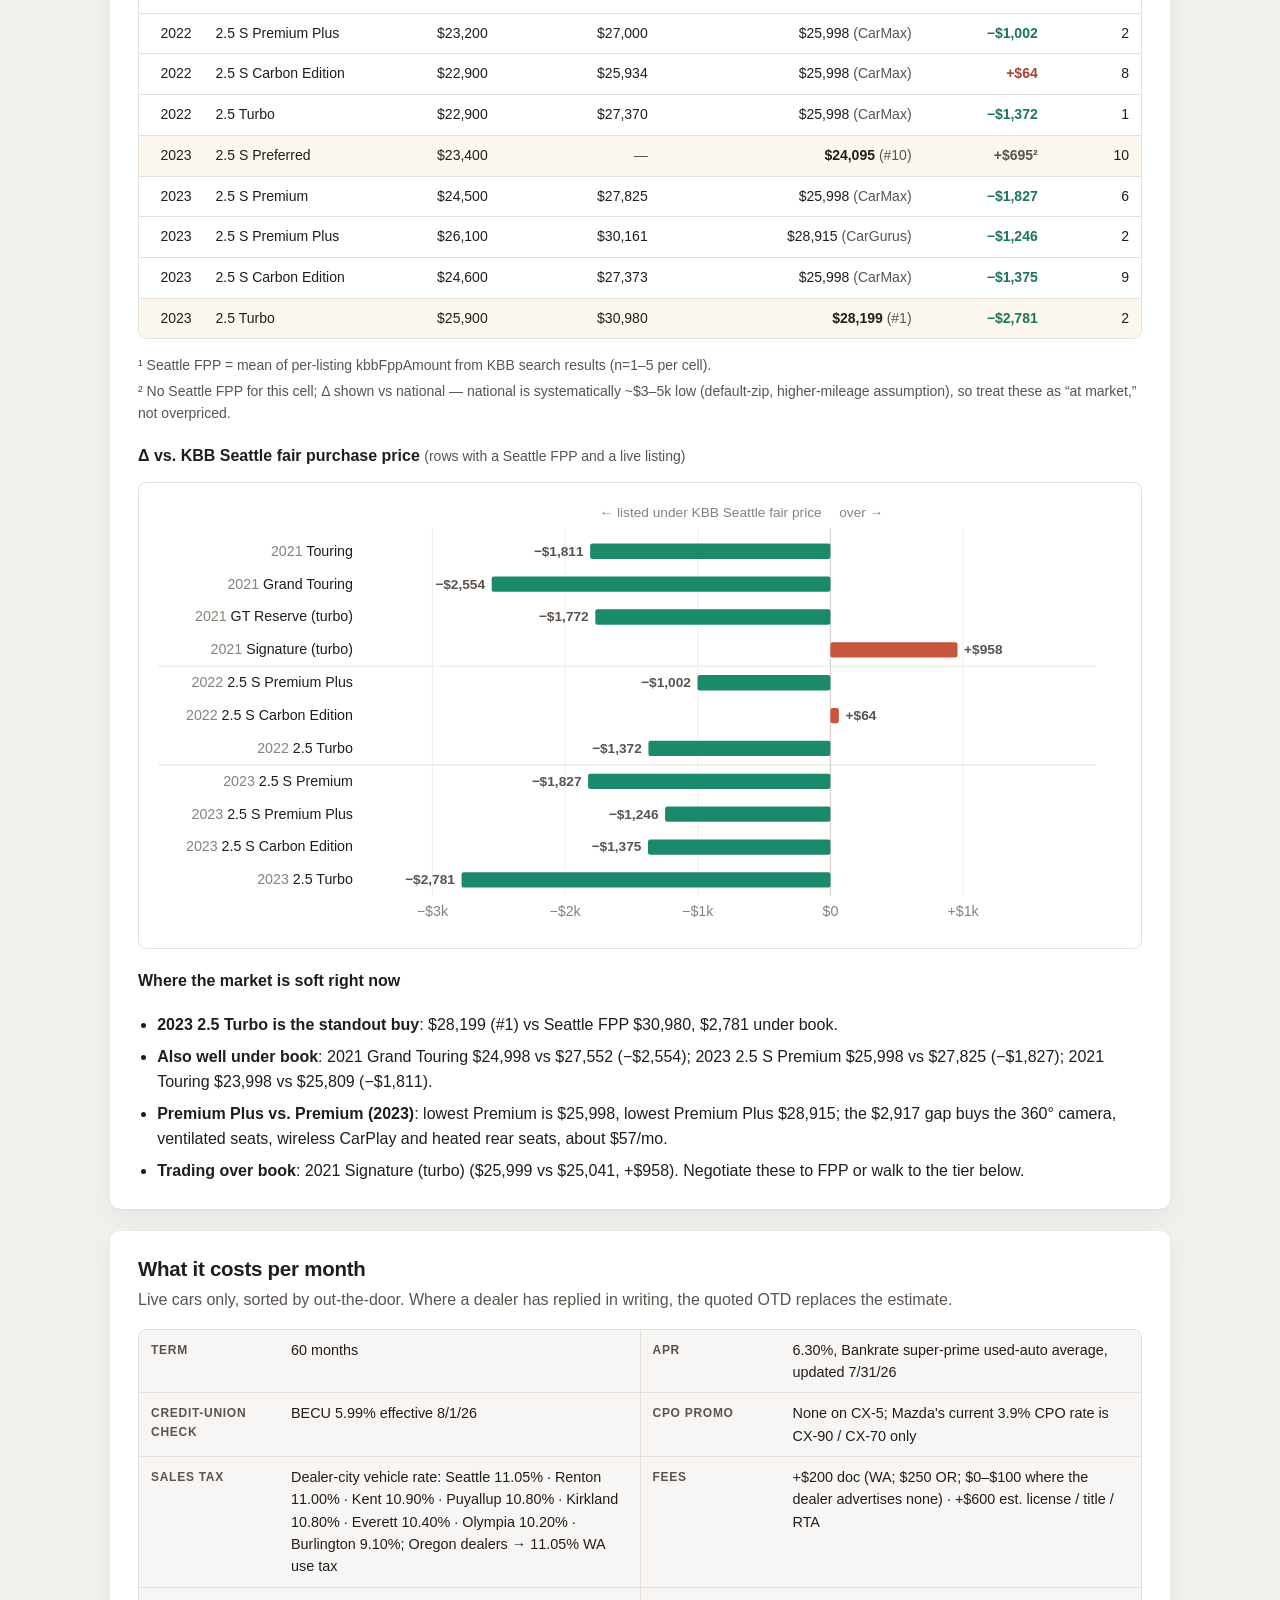
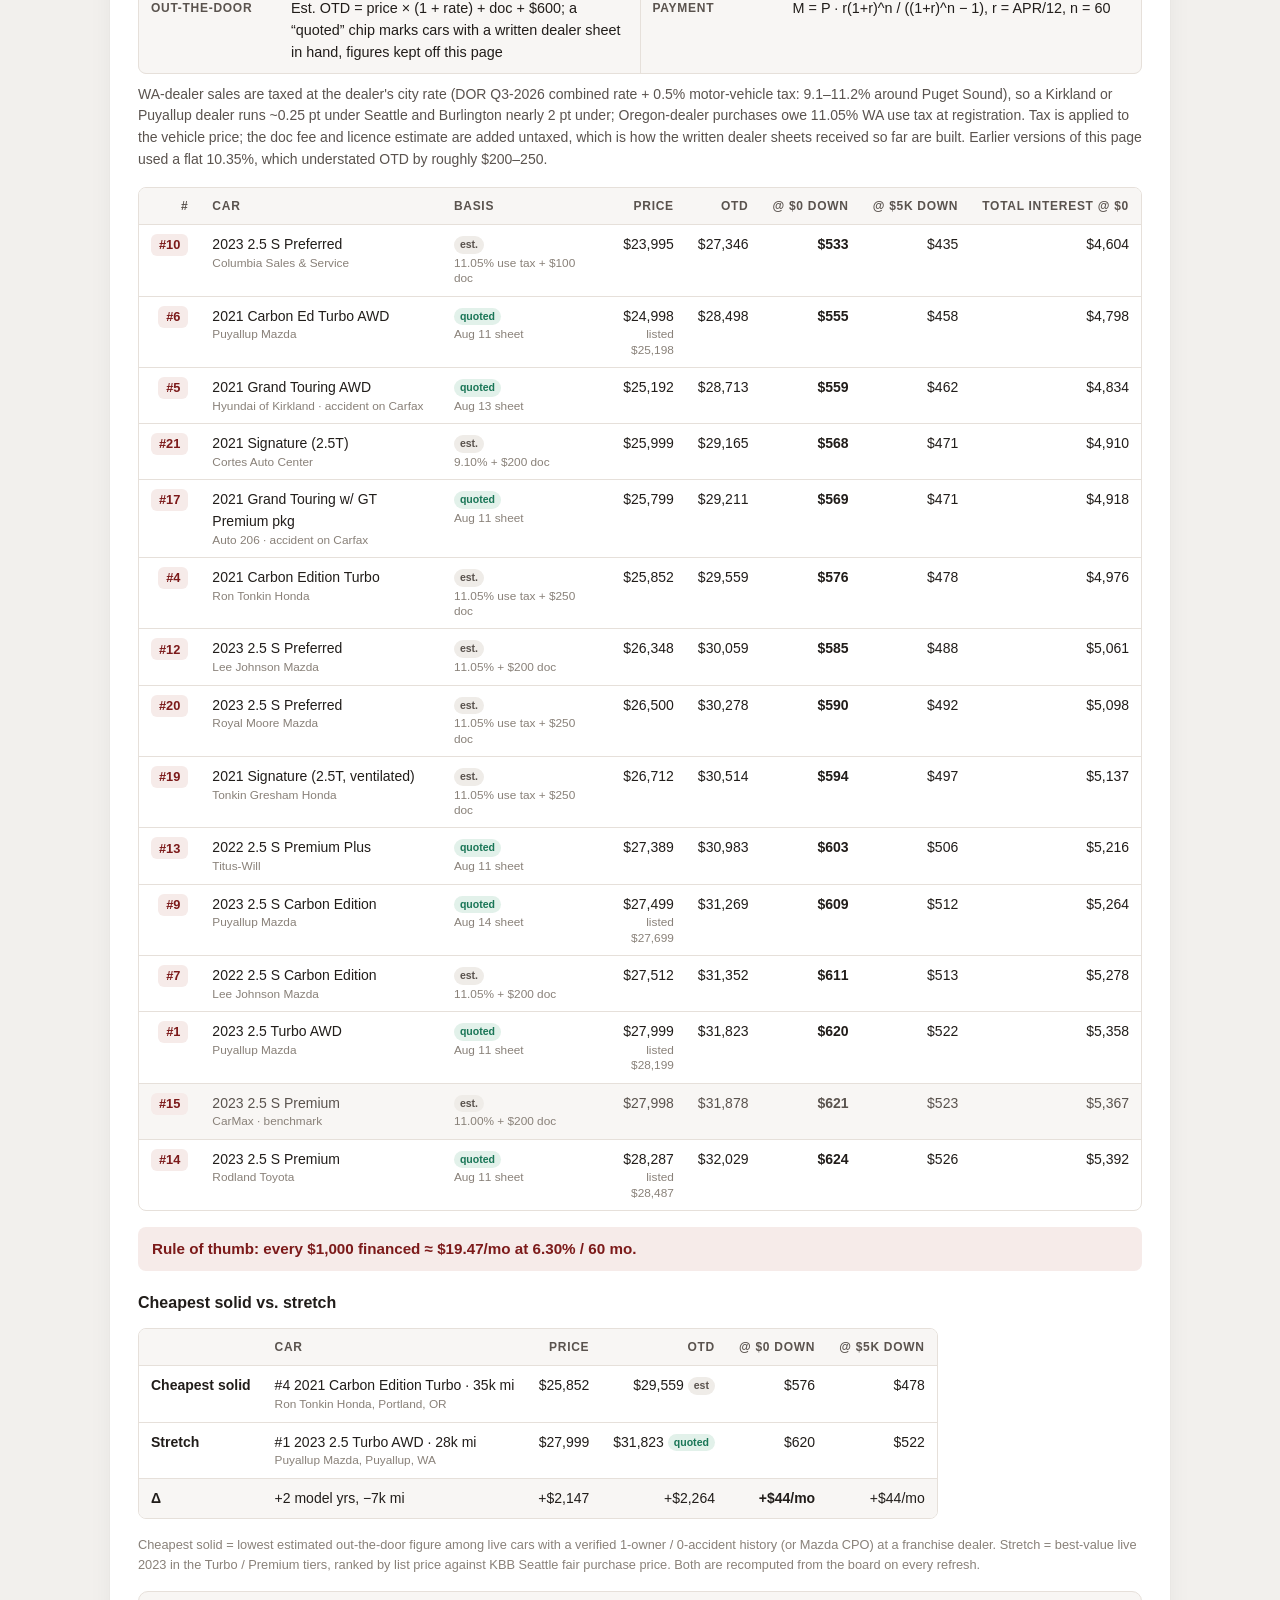
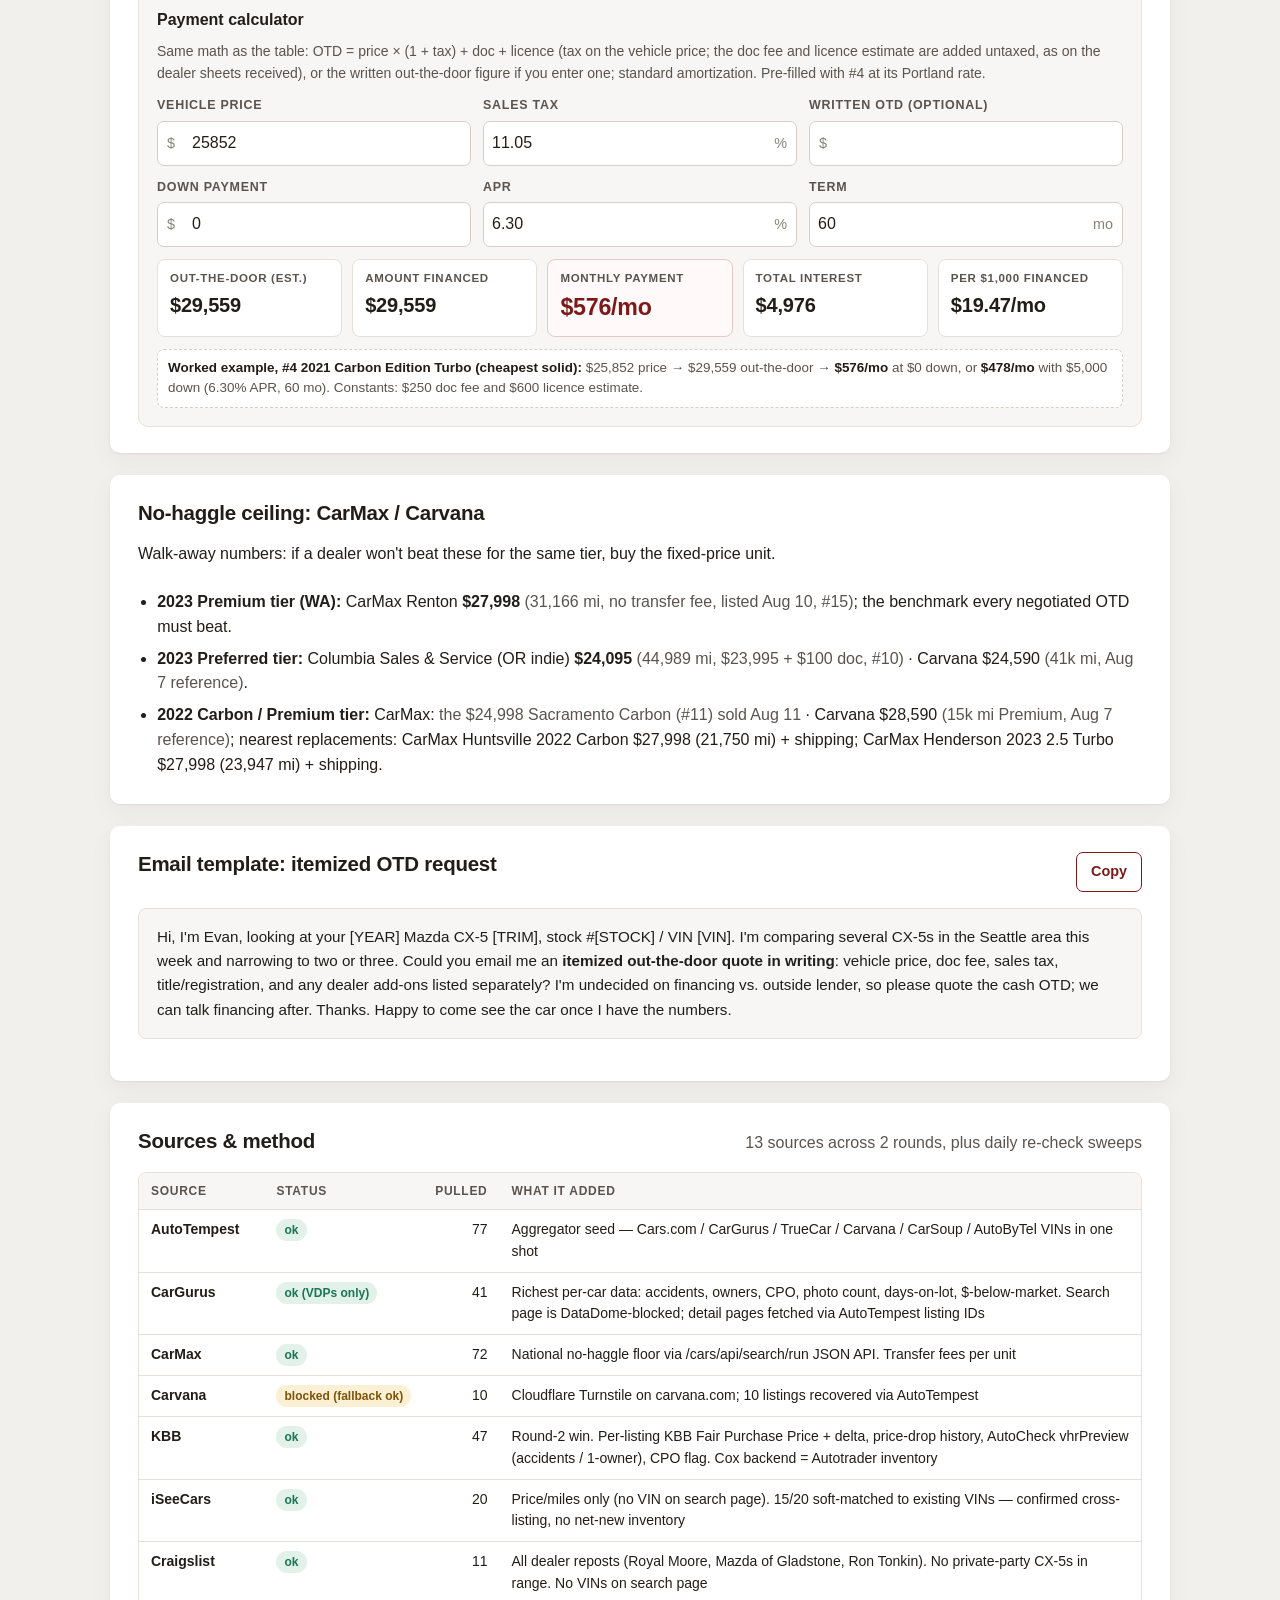
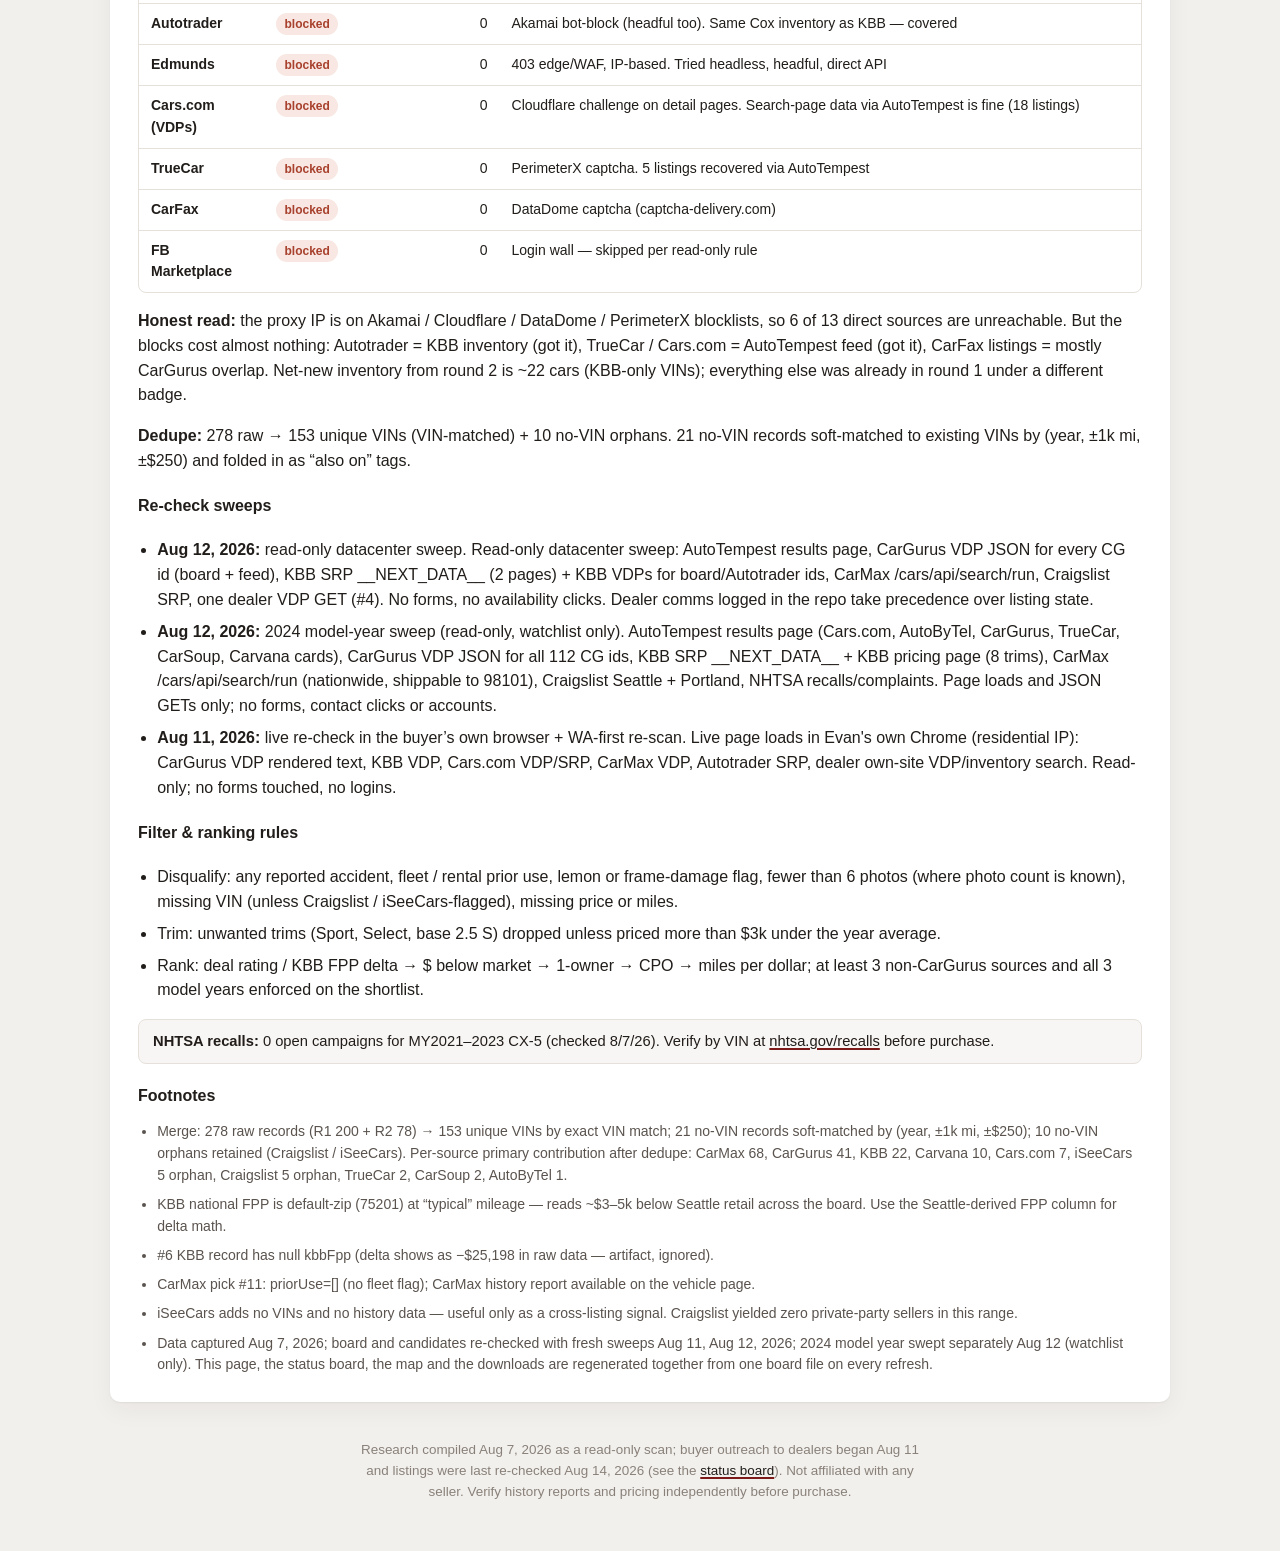
==== commit 7fad4556: "Correct car #5: the CARFAX shows an accident reported 7/31/2021 The full report, pulled by Hyundai o" ====
--- a/index.html
+++ b/index.html
@@ -550,7 +550,7 @@
 
 <section class="card" id="tldr">
   <h2>TL;DR</h2>
-  <ul class="tldr"><li><strong>Update Aug 14:</strong> fresh read-only datacenter sweep. 6 tracked cars have sold and are removed from the tables below: #2 (Acura of Seattle 2022 Turbo), #3 (BMW Seattle GT Reserve), #8 (Royal Moore &#x27;23 Preferred), #11 (CarMax Sacramento), #16 (Doug&#x27;s Lynnwood GT), #18 (Auto Connections Bellevue). Every other numbered car re-verified with no listed-price change except #12 (not reachable from the sweep environment). Written quotes are in hand from Puyallup Mazda (#1); Hyundai of Kirkland (#5); Puyallup Mazda (#6); Puyallup Mazda (#9); Titus-Will (#13); Rodland Toyota (#14); Auto 206 (#17, accident on the Carfax); the figures stay off this public page. No-haggle anchor: 2023 2.5 S Premium at CarMax Renton, $27,998, no transfer fee. Live availability on the <a href="status.html">status board</a>.</li><li>Best remaining, comfort-first: #5 2021 Grand Touring + GT Premium pkg at Kirkland ($25,192 list, written itemized quote in hand), then #12 Mazda-CPO 2023 Preferred at Lee Johnson ($26,348) and #13 ventilated-seat 2022 Premium Plus in Olympia ($27,389 list, revised written quote in hand), then the CPO pair: #9 2023 Carbon at Puyallup ($27,699) and #7 2022 Carbon at Lee Johnson ($27,512). #4, the dealer-confirmed Carbon Turbo in Portland at $26,102, is the Oregon fallback (email only). See New candidates below.</li><li>Cheapest solid vs. stretch: #5 2021 Grand Touring AWD at $28,713 out-the-door (quoted, $559/mo) vs. #1 2023 2.5 Turbo AWD at $31,823 (quoted, $620/mo): +$3,110 and +$61/mo buys 2 model years, the turbo, 5k fewer miles.</li><li>Trim value: #1 2023 2.5 Turbo AWD sits $2,781 under KBB Seattle fair purchase price ($28,199 vs. $30,980) and #5 2021 Grand Touring AWD sits $3,338 under KBB Seattle fair purchase price ($25,192 vs. $28,530). The $24,999 GT Reserve that matched them sold Aug 11. The 2021 Signature generally trades over book (#21 is $789 over its KBB figure but $1,999 under the CarMax benchmark).</li><li>Financing math: every $1,000 financed &#8776; $19.47/mo at 6.30% APR over 60 months. No Mazda CPO promo rate applies to the CX-5 right now (3.9% is CX-90/CX-70 only).</li></ul>
+  <ul class="tldr"><li><strong>Update Aug 14:</strong> fresh read-only datacenter sweep. 6 tracked cars have sold and are removed from the tables below: #2 (Acura of Seattle 2022 Turbo), #3 (BMW Seattle GT Reserve), #8 (Royal Moore &#x27;23 Preferred), #11 (CarMax Sacramento), #16 (Doug&#x27;s Lynnwood GT), #18 (Auto Connections Bellevue). Every other numbered car re-verified with no listed-price change except #12 (not reachable from the sweep environment). Written quotes are in hand from Puyallup Mazda (#1); Hyundai of Kirkland (#5, accident on the Carfax); Puyallup Mazda (#6); Puyallup Mazda (#9); Titus-Will (#13); Rodland Toyota (#14); Auto 206 (#17, accident on the Carfax); the figures stay off this public page. No-haggle anchor: 2023 2.5 S Premium at CarMax Renton, $27,998, no transfer fee. Live availability on the <a href="status.html">status board</a>.</li><li>Best remaining, comfort-first: #5 2021 Grand Touring + GT Premium pkg at Kirkland ($25,192 list, written itemized quote in hand), then #12 Mazda-CPO 2023 Preferred at Lee Johnson ($26,348) and #13 ventilated-seat 2022 Premium Plus in Olympia ($27,389 list, revised written quote in hand), then the CPO pair: #9 2023 Carbon at Puyallup ($27,699) and #7 2022 Carbon at Lee Johnson ($27,512). #4, the dealer-confirmed Carbon Turbo in Portland at $26,102, is the Oregon fallback (email only). See New candidates below.</li><li>Cheapest solid vs. stretch: #4 2021 Carbon Edition Turbo at $29,559 out-the-door (est, $576/mo) vs. #1 2023 2.5 Turbo AWD at $31,823 (quoted, $620/mo): +$2,264 and +$44/mo buys 2 model years, 7k fewer miles.</li><li>Trim value: #1 2023 2.5 Turbo AWD sits $2,781 under KBB Seattle fair purchase price ($28,199 vs. $30,980) and #4 2021 Carbon Edition Turbo sits $2,612 under KBB Seattle fair purchase price ($26,762 vs. $29,374). The $24,999 GT Reserve that matched them sold Aug 11. The 2021 Signature generally trades over book (#21 is $789 over its KBB figure but $1,999 under the CarMax benchmark).</li><li>Financing math: every $1,000 financed &#8776; $19.47/mo at 6.30% APR over 60 months. No Mazda CPO promo rate applies to the CX-5 right now (3.9% is CX-90/CX-70 only).</li></ul>
 </section>
 
 <section class="card" id="changes">
@@ -566,7 +566,7 @@
       <h3>2021 Grand Touring AWD</h3>
       <div class="price">$25,192</div>
       <div class="pick-meta">33,336 mi &#183; Hyundai of Kirkland &#183; Kirkland, WA <span class="muted">(10 mi away &#183; 48 days listed as of Aug 14)</span></div>
-      <div class="pick-badges"><span class="badge deal good">Good &#183; $3,338 under FPP</span><span class="badge plain">1 owner &#183; 0 accidents</span></div>
+      <div class="pick-badges"><span class="badge deal good">Good &#183; $3,338 under FPP</span><span class="badge plain">1 owner &#183; 1 accident</span></div>
       <div class="monthly"><strong>$559/mo</strong> <span class="muted">at $0 down on the est. OTD $28,713 &#183; written quote in hand &#183; 6.30% &#183; 60 mo</span></div>
       <p class="why">Comfort-per-dollar leader: the GT Premium package (ventilated fronts, heated rears + wheel, HUD) on the non-turbo 2.5 at the lowest list price of any GT in the set &#8212; and the only car with a written itemized quote in hand (zero add-ons, doc at the state cap).</p>
       <a class="btn" href="https://www.cargurus.com/Cars/listing/451807182" target="_blank" rel="noopener">View listing</a>
@@ -628,8 +628,8 @@
       <td class="num" data-v="25192"><strong>$25,192</strong></td>
       <td>Hyundai of Kirkland<br><span class="muted">Kirkland, WA</span></td>
       <td data-v="2"><span class="badge deal good">Good</span><div class="delta">$3,338 &lt; FPP</div></td>
-      <td>1-own / 0</td>
-      <td class="note"><span class="muted">Leather, Bose, moonroof; GT Premium pkg adds ventilated fronts, heated rears + wheel, HUD.</span> <strong>Cheapest solid.</strong> 4 cuts, 48 days listed; Carfax clean (copy in hand). <strong>Latest:</strong> updated written proposal received Thu Aug 13 midday; license billed at actuals with any overage refunded and two keys confirmed in writing; window sticker being pulled to confirm the GT Premium package; replied Thu afternoon.</td>
+      <td>1-own / 1</td>
+      <td class="note"><span class="muted">Leather, Bose, moonroof; GT Premium pkg adds ventilated fronts, heated rears + wheel, HUD.</span> <strong>Cheapest solid.</strong> 4 cuts, 48 days listed; Carfax clean (copy in hand). <strong>Latest:</strong> CARFAX read in full Sat Aug 15: one owner, Washington only, 12 dealer service records and no open recalls, but an accident reported 7/31/2021 with no severity, no impact location and no repair record. Previously carried here as accident-free, which was wrong.</td>
     </tr><tr>
       <td class="num" data-v="6"><span class="rank sm">#6</span></td><td data-v="0"><span class="badge status-active">Active</span></td>
       <td data-v-text="CarGurus"><span class="badge src src-cargurus">CarGurus</span><div class="also">also KBB</div></td>
@@ -715,11 +715,11 @@
       <p class="slc-meta">33,336 mi &#183; Hyundai of Kirkland &#183; Kirkland, WA</p>
       <dl class="slc-facts">
         <div><dt>Deal / &#916;</dt><dd><span class="badge deal good">Good</span><span class="delta">$3,338 &lt; FPP</span></dd></div>
-        <div><dt>1-own / Acc</dt><dd>1-own / 0</dd></div>
+        <div><dt>1-own / Acc</dt><dd>1-own / 1</dd></div>
         <div><dt>CPO</dt><dd>No</dd></div>
         <div><dt>Source &#183; also on</dt><dd>CarGurus<span class="also">also KBB</span></dd></div>
       </dl>
-      <p class="slc-note"><strong>Cheapest solid.</strong> 4 cuts, 48 days listed; Carfax clean. <strong>Latest:</strong> updated written proposal received Thu Aug 13 midday; license billed at actuals with any overage refunded and two keys confirmed in writing; window sticker being pulled to confirm the GT Premium package; replied Thu afternoon.</p>
+      <p class="slc-note"><strong>Cheapest solid.</strong> 4 cuts, 48 days listed; Carfax clean. <strong>Latest:</strong> CARFAX read Aug 15: one owner and full service history, but an accident reported 7/31/2021.</p>
       <a class="btn block" href="https://www.cargurus.com/Cars/listing/451807182" target="_blank" rel="noopener" aria-label="View listing #5 in a new tab">View listing</a>
     </article>
     <article class="slc" role="listitem" data-rank="6" data-price="25198" data-miles="42515" data-year="2021" data-monthly="555">
@@ -870,7 +870,7 @@
       <td class="num">$27,552</td>
       <td class="num">$24,998 <span class="muted small">(CarMax)</span></td>
       <td class="num good-t">&#8722;$2,554</td>
-      <td class="num">9</td></tr><tr>
+      <td class="num">8</td></tr><tr>
       <td class="num">2021</td><td>Carbon Edition</td>
       <td class="num">$21,100</td>
       <td class="num">$28,678</td>
@@ -973,29 +973,29 @@
   <dl class="assump"><div><dt>Term</dt><dd>60 months</dd></div><div><dt>APR</dt><dd>6.30%, Bankrate super-prime used-auto average, updated 7/31/26</dd></div><div><dt>Credit-union check</dt><dd>BECU 5.99% effective 8/1/26</dd></div><div><dt>CPO promo</dt><dd>None on CX-5; Mazda&#x27;s current 3.9% CPO rate is CX-90 / CX-70 only</dd></div><div><dt>Sales tax</dt><dd>Dealer-city vehicle rate: Seattle 11.05% &#183; Renton 11.00% &#183; Kent 10.90% &#183; Puyallup 10.80% &#183; Kirkland 10.80% &#183; Everett 10.40% &#183; Olympia 10.20% &#183; Burlington 9.10%; Oregon dealers &#8594; 11.05% WA use tax</dd></div><div><dt>Fees</dt><dd>+$200 doc (WA; $250 OR; $0&#8211;$100 where the dealer advertises none) &#183; +$600 est. license / title / RTA</dd></div><div><dt>Out-the-door</dt><dd>Est. OTD = price &#215; (1 + rate) + doc + $600; a &#8220;quoted&#8221; chip marks cars with a written dealer sheet in hand, figures kept off this page</dd></div><div><dt>Payment</dt><dd>M = P &#183; r(1+r)^n / ((1+r)^n &#8722; 1), r = APR/12, n = 60</dd></div></dl>
   <p class="small muted taxnote">WA-dealer sales are taxed at the dealer&#x27;s city rate (DOR Q3-2026 combined rate + 0.5% motor-vehicle tax: 9.1&#8211;11.2% around Puget Sound), so a Kirkland or Puyallup dealer runs ~0.25 pt under Seattle and Burlington nearly 2 pt under; Oregon-dealer purchases owe 11.05% WA use tax at registration. Tax is applied to the vehicle price; the doc fee and licence estimate are added untaxed, which is how the written dealer sheets received so far are built. Earlier versions of this page used a flat 10.35%, which understated OTD by roughly $200&#8211;250.</p>
   <p class="scroll-hint" aria-hidden="true">scroll for more columns &#8594;</p>
-  <div class="scroll"><table class="data" id="cost-table"><thead><tr><th class="num">#</th><th>Car</th><th>Basis</th><th class="num">Price</th><th class="num">OTD</th><th class="num">@ $0 down</th><th class="num">@ $5k down</th><th class="num">Total interest @ $0</th></tr></thead><tbody><tr><td class="num"><span class="rank sm">#10</span></td><td>2023 2.5 S Preferred <span class="sub">Columbia Sales &amp; Service</span></td><td><span class="badge basis est">est.</span><span class="sub">11.05% use tax + $100 doc</span></td><td class="num">$23,995</td><td class="num">$27,346</td><td class="num"><strong>$533</strong></td><td class="num">$435</td><td class="num">$4,604</td></tr><tr><td class="num"><span class="rank sm">#6</span></td><td>2021 Carbon Ed Turbo AWD <span class="sub">Puyallup Mazda</span></td><td><span class="badge basis quoted">quoted</span><span class="sub">Aug 11 sheet</span></td><td class="num">$24,998<span class="sub">listed $25,198</span></td><td class="num">$28,498</td><td class="num"><strong>$555</strong></td><td class="num">$458</td><td class="num">$4,798</td></tr><tr><td class="num"><span class="rank sm">#5</span></td><td>2021 Grand Touring AWD <span class="sub">Hyundai of Kirkland</span></td><td><span class="badge basis quoted">quoted</span><span class="sub">Aug 13 sheet</span></td><td class="num">$25,192</td><td class="num">$28,713</td><td class="num"><strong>$559</strong></td><td class="num">$462</td><td class="num">$4,834</td></tr><tr><td class="num"><span class="rank sm">#21</span></td><td>2021 Signature (2.5T) <span class="sub">Cortes Auto Center</span></td><td><span class="badge basis est">est.</span><span class="sub">9.10% + $200 doc</span></td><td class="num">$25,999</td><td class="num">$29,165</td><td class="num"><strong>$568</strong></td><td class="num">$471</td><td class="num">$4,910</td></tr><tr><td class="num"><span class="rank sm">#17</span></td><td>2021 Grand Touring w/ GT Premium pkg <span class="sub">Auto 206 &#183; accident on Carfax</span></td><td><span class="badge basis quoted">quoted</span><span class="sub">Aug 11 sheet</span></td><td class="num">$25,799</td><td class="num">$29,211</td><td class="num"><strong>$569</strong></td><td class="num">$471</td><td class="num">$4,918</td></tr><tr><td class="num"><span class="rank sm">#4</span></td><td>2021 Carbon Edition Turbo <span class="sub">Ron Tonkin Honda</span></td><td><span class="badge basis est">est.</span><span class="sub">11.05% use tax + $250 doc</span></td><td class="num">$25,852</td><td class="num">$29,559</td><td class="num"><strong>$576</strong></td><td class="num">$478</td><td class="num">$4,976</td></tr><tr><td class="num"><span class="rank sm">#12</span></td><td>2023 2.5 S Preferred <span class="sub">Lee Johnson Mazda</span></td><td><span class="badge basis est">est.</span><span class="sub">11.05% + $200 doc</span></td><td class="num">$26,348</td><td class="num">$30,059</td><td class="num"><strong>$585</strong></td><td class="num">$488</td><td class="num">$5,061</td></tr><tr><td class="num"><span class="rank sm">#20</span></td><td>2023 2.5 S Preferred <span class="sub">Royal Moore Mazda</span></td><td><span class="badge basis est">est.</span><span class="sub">11.05% use tax + $250 doc</span></td><td class="num">$26,500</td><td class="num">$30,278</td><td class="num"><strong>$590</strong></td><td class="num">$492</td><td class="num">$5,098</td></tr><tr><td class="num"><span class="rank sm">#19</span></td><td>2021 Signature (2.5T, ventilated) <span class="sub">Tonkin Gresham Honda</span></td><td><span class="badge basis est">est.</span><span class="sub">11.05% use tax + $250 doc</span></td><td class="num">$26,712</td><td class="num">$30,514</td><td class="num"><strong>$594</strong></td><td class="num">$497</td><td class="num">$5,137</td></tr><tr><td class="num"><span class="rank sm">#13</span></td><td>2022 2.5 S Premium Plus <span class="sub">Titus-Will</span></td><td><span class="badge basis quoted">quoted</span><span class="sub">Aug 11 sheet</span></td><td class="num">$27,389</td><td class="num">$30,983</td><td class="num"><strong>$603</strong></td><td class="num">$506</td><td class="num">$5,216</td></tr><tr><td class="num"><span class="rank sm">#9</span></td><td>2023 2.5 S Carbon Edition <span class="sub">Puyallup Mazda</span></td><td><span class="badge basis quoted">quoted</span><span class="sub">Aug 14 sheet</span></td><td class="num">$27,499<span class="sub">listed $27,699</span></td><td class="num">$31,269</td><td class="num"><strong>$609</strong></td><td class="num">$512</td><td class="num">$5,264</td></tr><tr><td class="num"><span class="rank sm">#7</span></td><td>2022 2.5 S Carbon Edition <span class="sub">Lee Johnson Mazda</span></td><td><span class="badge basis est">est.</span><span class="sub">11.05% + $200 doc</span></td><td class="num">$27,512</td><td class="num">$31,352</td><td class="num"><strong>$611</strong></td><td class="num">$513</td><td class="num">$5,278</td></tr><tr><td class="num"><span class="rank sm">#1</span></td><td>2023 2.5 Turbo AWD <span class="sub">Puyallup Mazda</span></td><td><span class="badge basis quoted">quoted</span><span class="sub">Aug 11 sheet</span></td><td class="num">$27,999<span class="sub">listed $28,199</span></td><td class="num">$31,823</td><td class="num"><strong>$620</strong></td><td class="num">$522</td><td class="num">$5,358</td></tr><tr class="bench"><td class="num"><span class="rank sm">#15</span></td><td>2023 2.5 S Premium <span class="sub">CarMax &#183; benchmark</span></td><td><span class="badge basis est">est.</span><span class="sub">11.00% + $200 doc</span></td><td class="num">$27,998</td><td class="num">$31,878</td><td class="num"><strong>$621</strong></td><td class="num">$523</td><td class="num">$5,367</td></tr><tr><td class="num"><span class="rank sm">#14</span></td><td>2023 2.5 S Premium <span class="sub">Rodland Toyota</span></td><td><span class="badge basis quoted">quoted</span><span class="sub">Aug 11 sheet</span></td><td class="num">$28,287<span class="sub">listed $28,487</span></td><td class="num">$32,029</td><td class="num"><strong>$624</strong></td><td class="num">$526</td><td class="num">$5,392</td></tr></tbody></table></div>
+  <div class="scroll"><table class="data" id="cost-table"><thead><tr><th class="num">#</th><th>Car</th><th>Basis</th><th class="num">Price</th><th class="num">OTD</th><th class="num">@ $0 down</th><th class="num">@ $5k down</th><th class="num">Total interest @ $0</th></tr></thead><tbody><tr><td class="num"><span class="rank sm">#10</span></td><td>2023 2.5 S Preferred <span class="sub">Columbia Sales &amp; Service</span></td><td><span class="badge basis est">est.</span><span class="sub">11.05% use tax + $100 doc</span></td><td class="num">$23,995</td><td class="num">$27,346</td><td class="num"><strong>$533</strong></td><td class="num">$435</td><td class="num">$4,604</td></tr><tr><td class="num"><span class="rank sm">#6</span></td><td>2021 Carbon Ed Turbo AWD <span class="sub">Puyallup Mazda</span></td><td><span class="badge basis quoted">quoted</span><span class="sub">Aug 11 sheet</span></td><td class="num">$24,998<span class="sub">listed $25,198</span></td><td class="num">$28,498</td><td class="num"><strong>$555</strong></td><td class="num">$458</td><td class="num">$4,798</td></tr><tr><td class="num"><span class="rank sm">#5</span></td><td>2021 Grand Touring AWD <span class="sub">Hyundai of Kirkland &#183; accident on Carfax</span></td><td><span class="badge basis quoted">quoted</span><span class="sub">Aug 13 sheet</span></td><td class="num">$25,192</td><td class="num">$28,713</td><td class="num"><strong>$559</strong></td><td class="num">$462</td><td class="num">$4,834</td></tr><tr><td class="num"><span class="rank sm">#21</span></td><td>2021 Signature (2.5T) <span class="sub">Cortes Auto Center</span></td><td><span class="badge basis est">est.</span><span class="sub">9.10% + $200 doc</span></td><td class="num">$25,999</td><td class="num">$29,165</td><td class="num"><strong>$568</strong></td><td class="num">$471</td><td class="num">$4,910</td></tr><tr><td class="num"><span class="rank sm">#17</span></td><td>2021 Grand Touring w/ GT Premium pkg <span class="sub">Auto 206 &#183; accident on Carfax</span></td><td><span class="badge basis quoted">quoted</span><span class="sub">Aug 11 sheet</span></td><td class="num">$25,799</td><td class="num">$29,211</td><td class="num"><strong>$569</strong></td><td class="num">$471</td><td class="num">$4,918</td></tr><tr><td class="num"><span class="rank sm">#4</span></td><td>2021 Carbon Edition Turbo <span class="sub">Ron Tonkin Honda</span></td><td><span class="badge basis est">est.</span><span class="sub">11.05% use tax + $250 doc</span></td><td class="num">$25,852</td><td class="num">$29,559</td><td class="num"><strong>$576</strong></td><td class="num">$478</td><td class="num">$4,976</td></tr><tr><td class="num"><span class="rank sm">#12</span></td><td>2023 2.5 S Preferred <span class="sub">Lee Johnson Mazda</span></td><td><span class="badge basis est">est.</span><span class="sub">11.05% + $200 doc</span></td><td class="num">$26,348</td><td class="num">$30,059</td><td class="num"><strong>$585</strong></td><td class="num">$488</td><td class="num">$5,061</td></tr><tr><td class="num"><span class="rank sm">#20</span></td><td>2023 2.5 S Preferred <span class="sub">Royal Moore Mazda</span></td><td><span class="badge basis est">est.</span><span class="sub">11.05% use tax + $250 doc</span></td><td class="num">$26,500</td><td class="num">$30,278</td><td class="num"><strong>$590</strong></td><td class="num">$492</td><td class="num">$5,098</td></tr><tr><td class="num"><span class="rank sm">#19</span></td><td>2021 Signature (2.5T, ventilated) <span class="sub">Tonkin Gresham Honda</span></td><td><span class="badge basis est">est.</span><span class="sub">11.05% use tax + $250 doc</span></td><td class="num">$26,712</td><td class="num">$30,514</td><td class="num"><strong>$594</strong></td><td class="num">$497</td><td class="num">$5,137</td></tr><tr><td class="num"><span class="rank sm">#13</span></td><td>2022 2.5 S Premium Plus <span class="sub">Titus-Will</span></td><td><span class="badge basis quoted">quoted</span><span class="sub">Aug 11 sheet</span></td><td class="num">$27,389</td><td class="num">$30,983</td><td class="num"><strong>$603</strong></td><td class="num">$506</td><td class="num">$5,216</td></tr><tr><td class="num"><span class="rank sm">#9</span></td><td>2023 2.5 S Carbon Edition <span class="sub">Puyallup Mazda</span></td><td><span class="badge basis quoted">quoted</span><span class="sub">Aug 14 sheet</span></td><td class="num">$27,499<span class="sub">listed $27,699</span></td><td class="num">$31,269</td><td class="num"><strong>$609</strong></td><td class="num">$512</td><td class="num">$5,264</td></tr><tr><td class="num"><span class="rank sm">#7</span></td><td>2022 2.5 S Carbon Edition <span class="sub">Lee Johnson Mazda</span></td><td><span class="badge basis est">est.</span><span class="sub">11.05% + $200 doc</span></td><td class="num">$27,512</td><td class="num">$31,352</td><td class="num"><strong>$611</strong></td><td class="num">$513</td><td class="num">$5,278</td></tr><tr><td class="num"><span class="rank sm">#1</span></td><td>2023 2.5 Turbo AWD <span class="sub">Puyallup Mazda</span></td><td><span class="badge basis quoted">quoted</span><span class="sub">Aug 11 sheet</span></td><td class="num">$27,999<span class="sub">listed $28,199</span></td><td class="num">$31,823</td><td class="num"><strong>$620</strong></td><td class="num">$522</td><td class="num">$5,358</td></tr><tr class="bench"><td class="num"><span class="rank sm">#15</span></td><td>2023 2.5 S Premium <span class="sub">CarMax &#183; benchmark</span></td><td><span class="badge basis est">est.</span><span class="sub">11.00% + $200 doc</span></td><td class="num">$27,998</td><td class="num">$31,878</td><td class="num"><strong>$621</strong></td><td class="num">$523</td><td class="num">$5,367</td></tr><tr><td class="num"><span class="rank sm">#14</span></td><td>2023 2.5 S Premium <span class="sub">Rodland Toyota</span></td><td><span class="badge basis quoted">quoted</span><span class="sub">Aug 11 sheet</span></td><td class="num">$28,287<span class="sub">listed $28,487</span></td><td class="num">$32,029</td><td class="num"><strong>$624</strong></td><td class="num">$526</td><td class="num">$5,392</td></tr></tbody></table></div>
   <p class="thumb">Rule of thumb: every $1,000 financed &#8776; $19.47/mo at 6.30% / 60 mo.</p>
   <h3 class="sub">Cheapest solid vs. stretch</h3>
-  <div class="scroll fit"><table class="data compact" id="compare-table"><thead><tr><th></th><th>Car</th><th class="num">Price</th><th class="num">OTD</th><th class="num">@ $0 down</th><th class="num">@ $5k down</th></tr></thead><tbody><tr><th scope="row">Cheapest solid</th><td>#5 2021 Grand Touring AWD &#183; 33k mi<span class="sub">Hyundai of Kirkland, Kirkland, WA</span></td><td class="num">$25,192</td><td class="num">$28,713 <span class="badge basis quoted">quoted</span></td><td class="num">$559</td><td class="num">$462</td></tr><tr><th scope="row">Stretch</th><td>#1 2023 2.5 Turbo AWD &#183; 28k mi<span class="sub">Puyallup Mazda, Puyallup, WA</span></td><td class="num">$27,999</td><td class="num">$31,823 <span class="badge basis quoted">quoted</span></td><td class="num">$620</td><td class="num">$522</td></tr><tr class="delta-row"><th scope="row">&#916;</th><td>+2 model yrs, +turbo, &#8722;ventilated seats, &#8722;5k mi</td><td class="num">+$2,807</td><td class="num">+$3,110</td><td class="num"><strong>+$61/mo</strong></td><td class="num">+$61/mo</td></tr></tbody></table></div><p class="rulenote">Cheapest solid = lowest estimated out-the-door figure among live cars with a verified 1-owner / 0-accident history (or Mazda CPO) at a franchise dealer. Stretch = best-value live 2023 in the Turbo / Premium tiers, ranked by list price against KBB Seattle fair purchase price. Both are recomputed from the board on every refresh.</p>
+  <div class="scroll fit"><table class="data compact" id="compare-table"><thead><tr><th></th><th>Car</th><th class="num">Price</th><th class="num">OTD</th><th class="num">@ $0 down</th><th class="num">@ $5k down</th></tr></thead><tbody><tr><th scope="row">Cheapest solid</th><td>#4 2021 Carbon Edition Turbo &#183; 35k mi<span class="sub">Ron Tonkin Honda, Portland, OR</span></td><td class="num">$25,852</td><td class="num">$29,559 <span class="badge basis est">est</span></td><td class="num">$576</td><td class="num">$478</td></tr><tr><th scope="row">Stretch</th><td>#1 2023 2.5 Turbo AWD &#183; 28k mi<span class="sub">Puyallup Mazda, Puyallup, WA</span></td><td class="num">$27,999</td><td class="num">$31,823 <span class="badge basis quoted">quoted</span></td><td class="num">$620</td><td class="num">$522</td></tr><tr class="delta-row"><th scope="row">&#916;</th><td>+2 model yrs, &#8722;7k mi</td><td class="num">+$2,147</td><td class="num">+$2,264</td><td class="num"><strong>+$44/mo</strong></td><td class="num">+$44/mo</td></tr></tbody></table></div><p class="rulenote">Cheapest solid = lowest estimated out-the-door figure among live cars with a verified 1-owner / 0-accident history (or Mazda CPO) at a franchise dealer. Stretch = best-value live 2023 in the Turbo / Premium tiers, ranked by list price against KBB Seattle fair purchase price. Both are recomputed from the board on every refresh.</p>
   <div class="calc" id="calculator">
     <h3 class="sub">Payment calculator</h3>
-    <p class="muted small">Same math as the table: OTD = price &#215; (1 + tax) + doc + licence (tax on the vehicle price; the doc fee and licence estimate are added untaxed, as on the dealer sheets received), or the written out-the-door figure if you enter one; standard amortization. Pre-filled with #5 at its Kirkland rate.</p>
+    <p class="muted small">Same math as the table: OTD = price &#215; (1 + tax) + doc + licence (tax on the vehicle price; the doc fee and licence estimate are added untaxed, as on the dealer sheets received), or the written out-the-door figure if you enter one; standard amortization. Pre-filled with #4 at its Portland rate.</p>
     <div class="calc-grid">
-      <label>Vehicle price <span class="inwrap"><span class="pre">$</span><input type="text" id="c-list" value="25192" inputmode="decimal" autocomplete="off" autocorrect="off" spellcheck="false" enterkeyhint="done"></span></label>
-      <label>Sales tax <span class="inwrap"><input type="text" id="c-tax" value="10.80" inputmode="decimal" autocomplete="off" autocorrect="off" spellcheck="false" enterkeyhint="done"><span class="post">%</span></span></label>
+      <label>Vehicle price <span class="inwrap"><span class="pre">$</span><input type="text" id="c-list" value="25852" inputmode="decimal" autocomplete="off" autocorrect="off" spellcheck="false" enterkeyhint="done"></span></label>
+      <label>Sales tax <span class="inwrap"><input type="text" id="c-tax" value="11.05" inputmode="decimal" autocomplete="off" autocorrect="off" spellcheck="false" enterkeyhint="done"><span class="post">%</span></span></label>
       <label>Written OTD (optional) <span class="inwrap"><span class="pre">$</span><input type="text" id="c-otdq" value="" inputmode="decimal" autocomplete="off" autocorrect="off" spellcheck="false" enterkeyhint="done"></span></label>
       <label>Down payment <span class="inwrap"><span class="pre">$</span><input type="text" id="c-down" value="0" inputmode="decimal" autocomplete="off" autocorrect="off" spellcheck="false" enterkeyhint="done"></span></label>
       <label>APR <span class="inwrap"><input type="text" id="c-apr" value="6.30" inputmode="decimal" autocomplete="off" autocorrect="off" spellcheck="false" enterkeyhint="done"><span class="post">%</span></span></label>
       <label>Term <span class="inwrap"><input type="text" id="c-term" value="60" inputmode="numeric" autocomplete="off" autocorrect="off" spellcheck="false" enterkeyhint="done"><span class="post">mo</span></span></label>
     </div>
     <div class="calc-out" aria-live="polite">
-      <div><span class="k" id="o-otd-k">Out-the-door (est.)</span><span class="v" id="o-otd">$28,713</span></div>
-      <div><span class="k">Amount financed</span><span class="v" id="o-fin">$28,713</span></div>
-      <div class="em"><span class="k">Monthly payment</span><span class="v" id="o-mo">$559/mo</span></div>
-      <div><span class="k">Total interest</span><span class="v" id="o-int">$4,834</span></div>
+      <div><span class="k" id="o-otd-k">Out-the-door (est.)</span><span class="v" id="o-otd">$29,559</span></div>
+      <div><span class="k">Amount financed</span><span class="v" id="o-fin">$29,559</span></div>
+      <div class="em"><span class="k">Monthly payment</span><span class="v" id="o-mo">$576/mo</span></div>
+      <div><span class="k">Total interest</span><span class="v" id="o-int">$4,976</span></div>
       <div><span class="k">Per $1,000 financed</span><span class="v" id="o-1k">$19.47/mo</span></div>
     </div>
-    <p class="calc-example"><strong>Worked example, #5 2021 Grand Touring AWD (cheapest solid):</strong> $25,192 price &#8594; $28,713 out-the-door &#8594; <strong>$559/mo</strong> at $0 down, or <strong>$462/mo</strong> with $5,000 down (6.30% APR, 60 mo). Constants: $200 doc fee and $600 licence estimate.</p>
+    <p class="calc-example"><strong>Worked example, #4 2021 Carbon Edition Turbo (cheapest solid):</strong> $25,852 price &#8594; $29,559 out-the-door &#8594; <strong>$576/mo</strong> at $0 down, or <strong>$478/mo</strong> with $5,000 down (6.30% APR, 60 mo). Constants: $250 doc fee and $600 licence estimate.</p>
   </div>
 </section>
 
@@ -1162,13 +1162,13 @@
   var numval = function (id, dflt) { var v = parseFloat(String(el(id).value).replace(/[^0-9.\-]/g, '')); return isNaN(v) ? dflt : v; };
   // OTD = price x (1 + tax) + doc + licence (tax on the vehicle price; doc and licence added untaxed, as on the dealer sheets);
   // a written out-the-door figure, when entered, replaces the estimate.
-  var DOC = 200, LIC = 600;
+  var DOC = 250, LIC = 600;
   function calc() {
     var list = Math.max(0, numval('c-list', 0));
     var down = Math.max(0, numval('c-down', 0));
     var apr = Math.max(0, numval('c-apr', 0));
     var n = Math.max(1, Math.round(numval('c-term', 60)));
-    var tax = Math.max(0, numval('c-tax', 10.80));
+    var tax = Math.max(0, numval('c-tax', 11.05));
     var quoted = Math.max(0, numval('c-otdq', 0));
     var est = list * (1 + tax / 100) + DOC + LIC;
     var otd = quoted > 0 ? quoted : est;
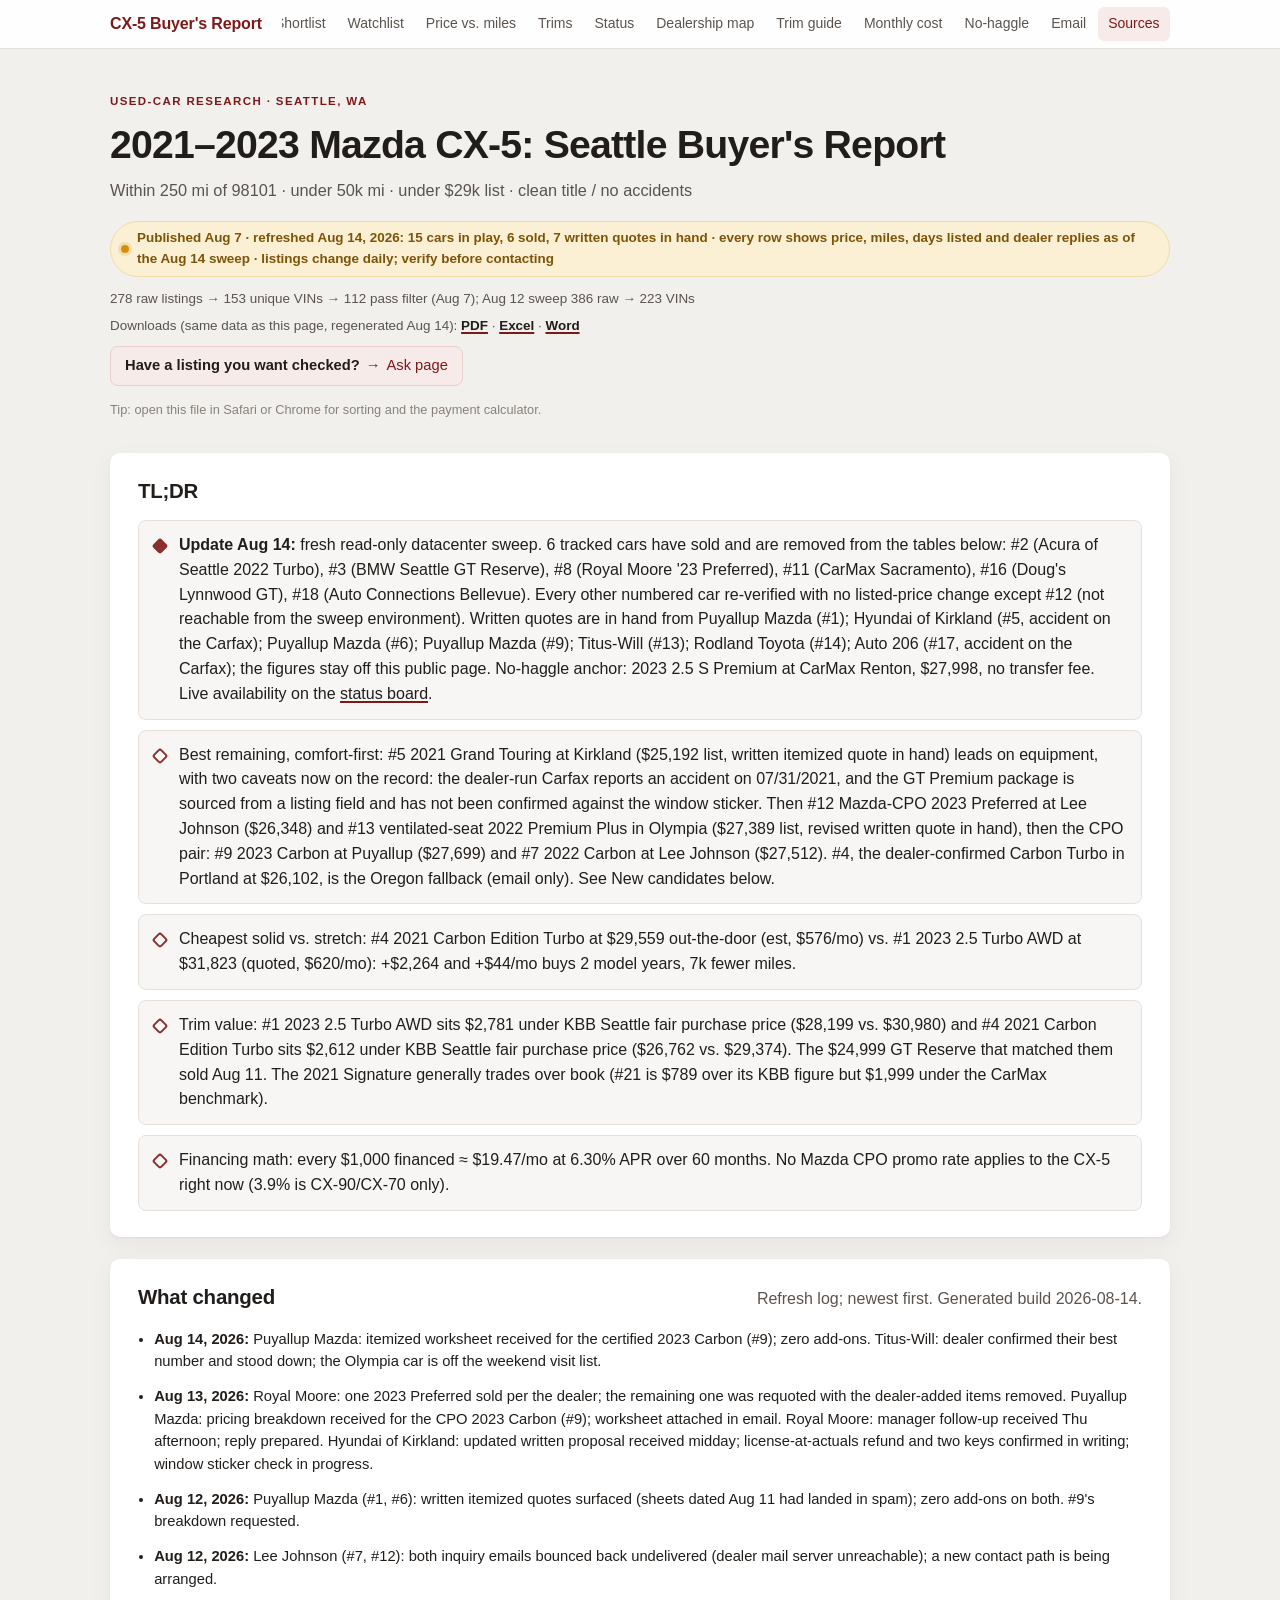
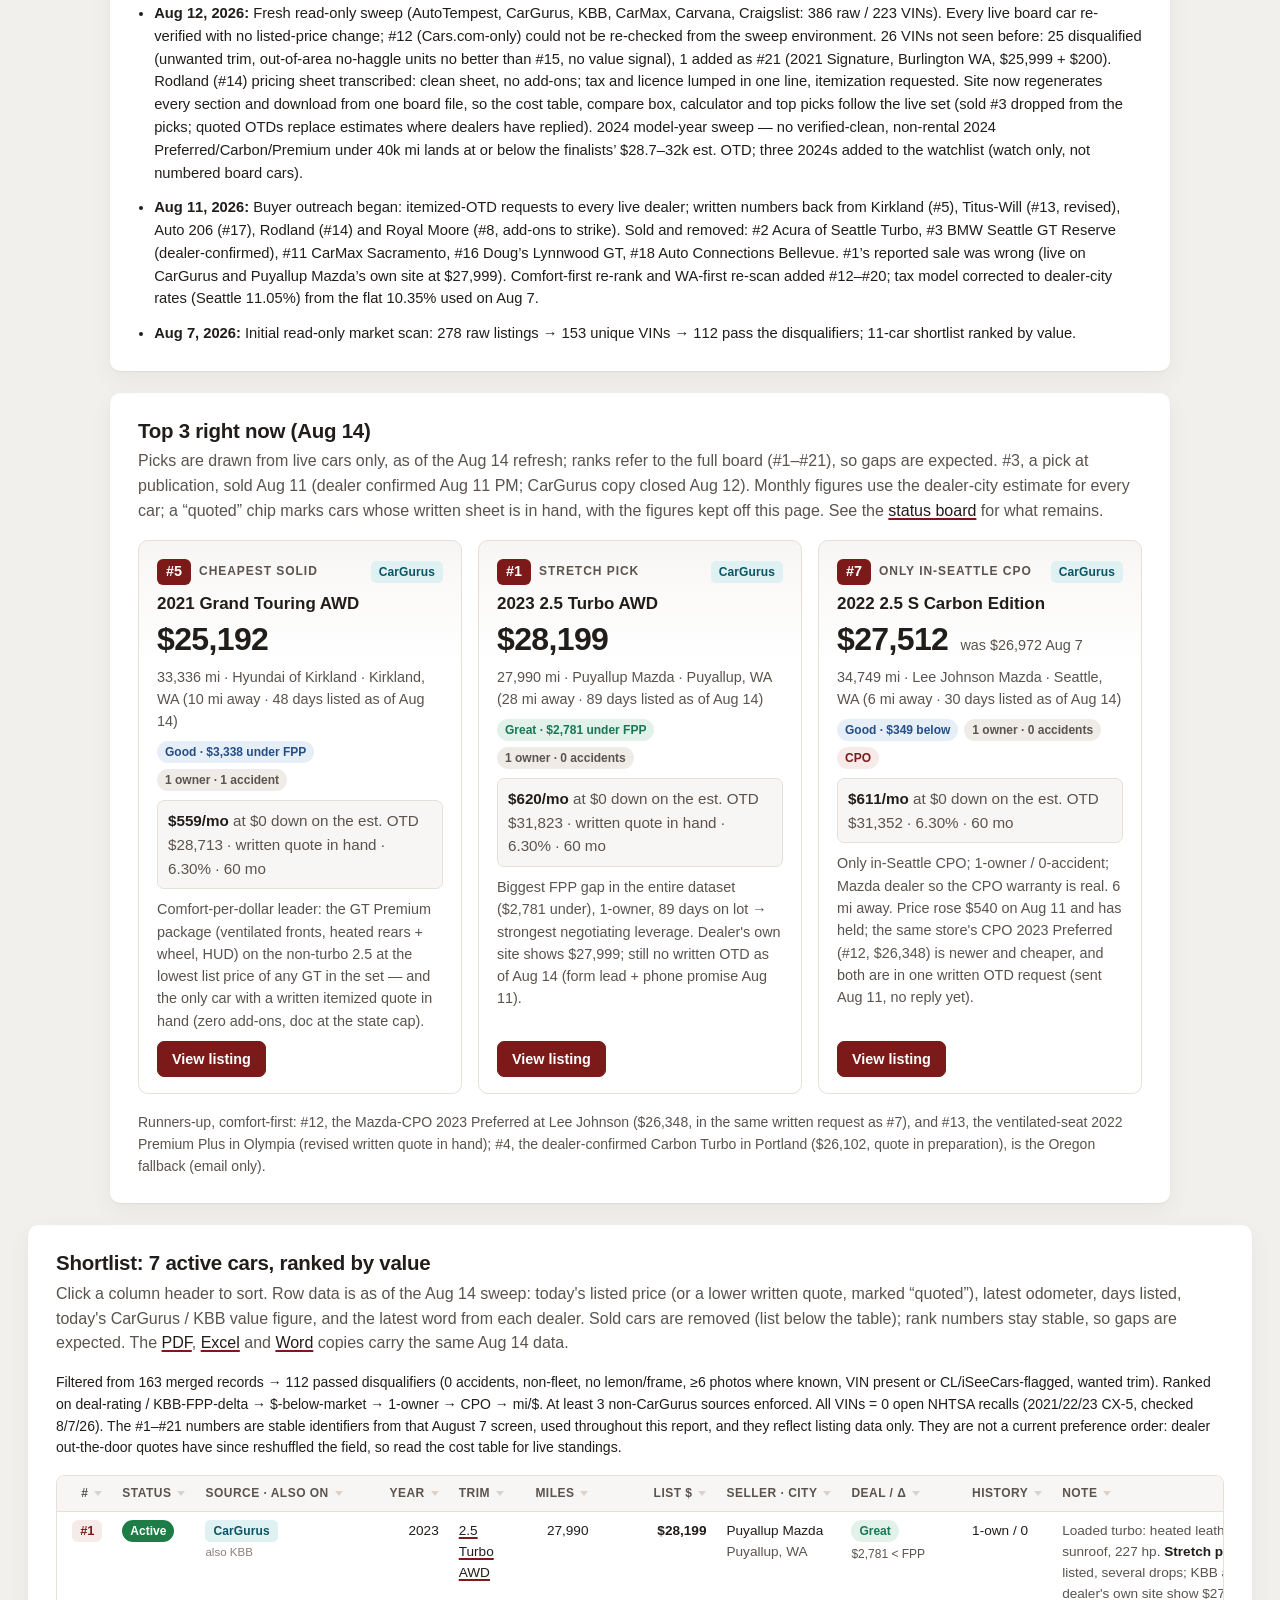
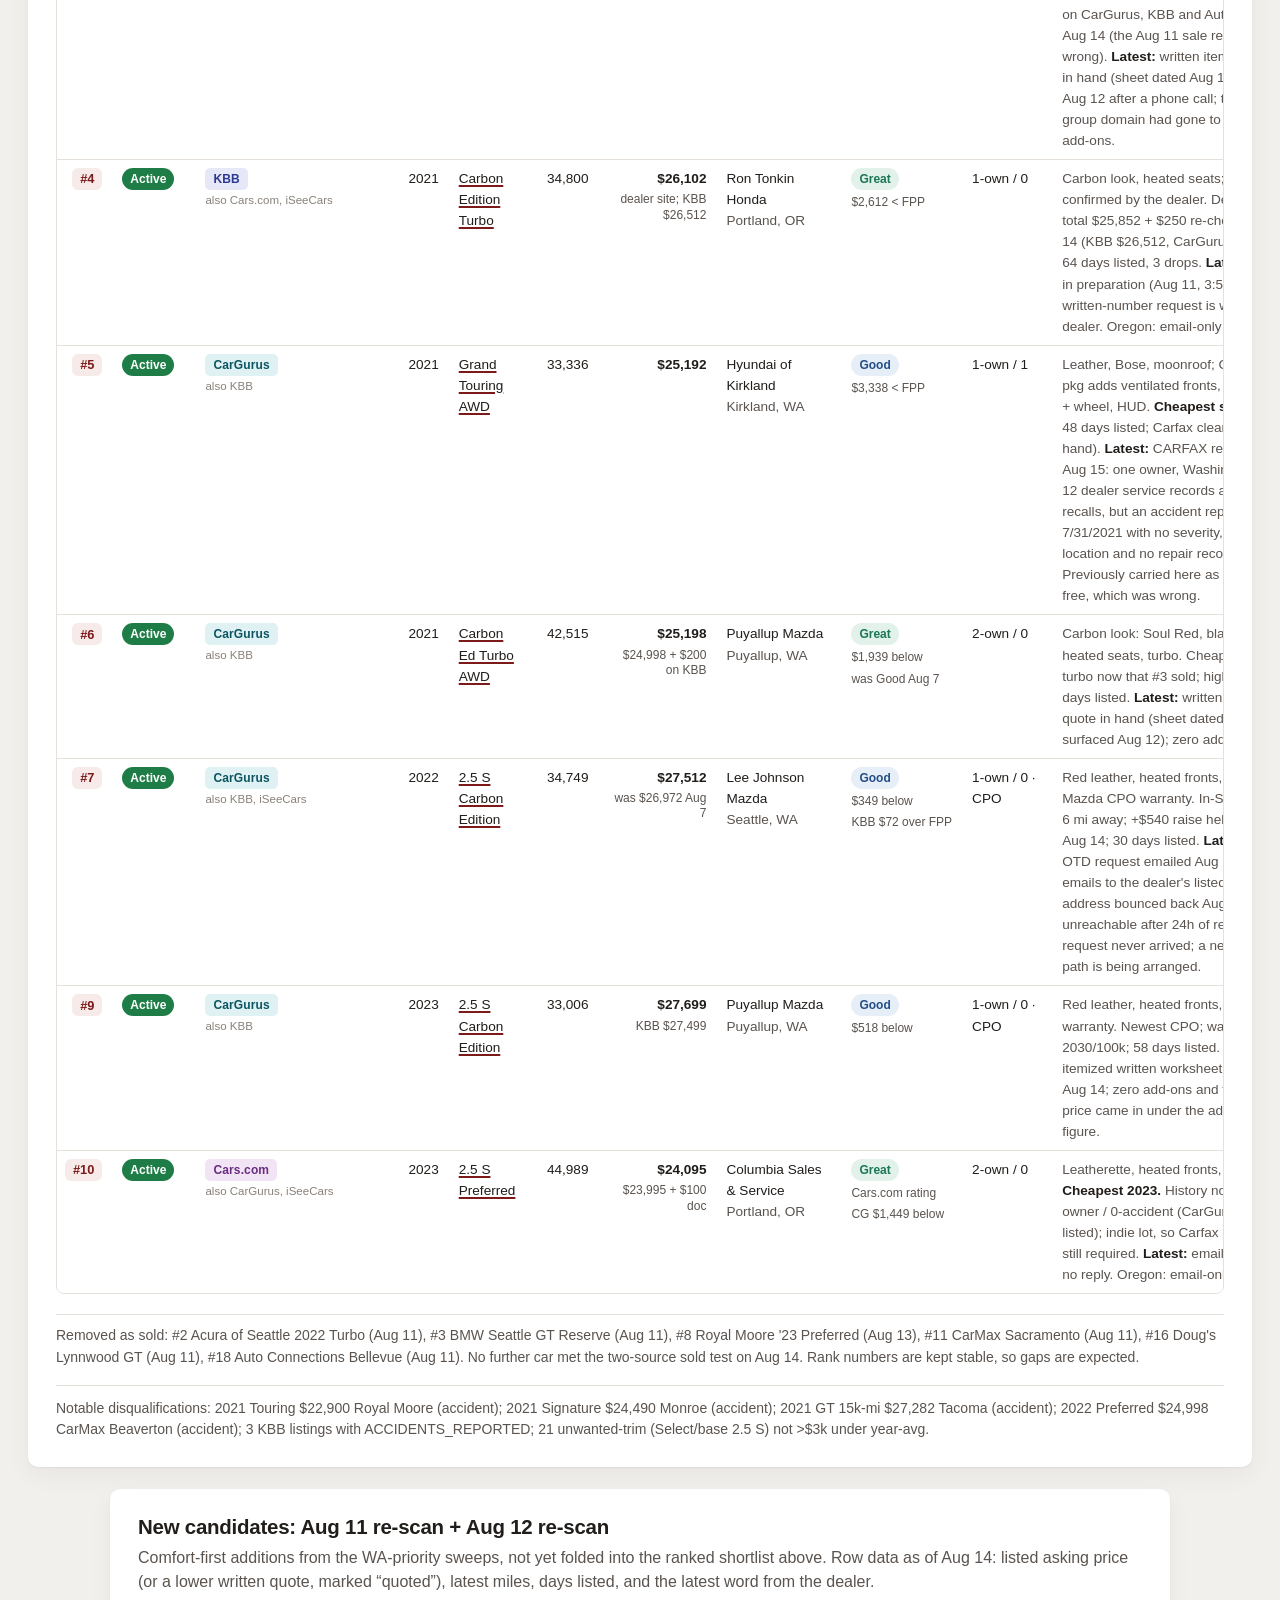
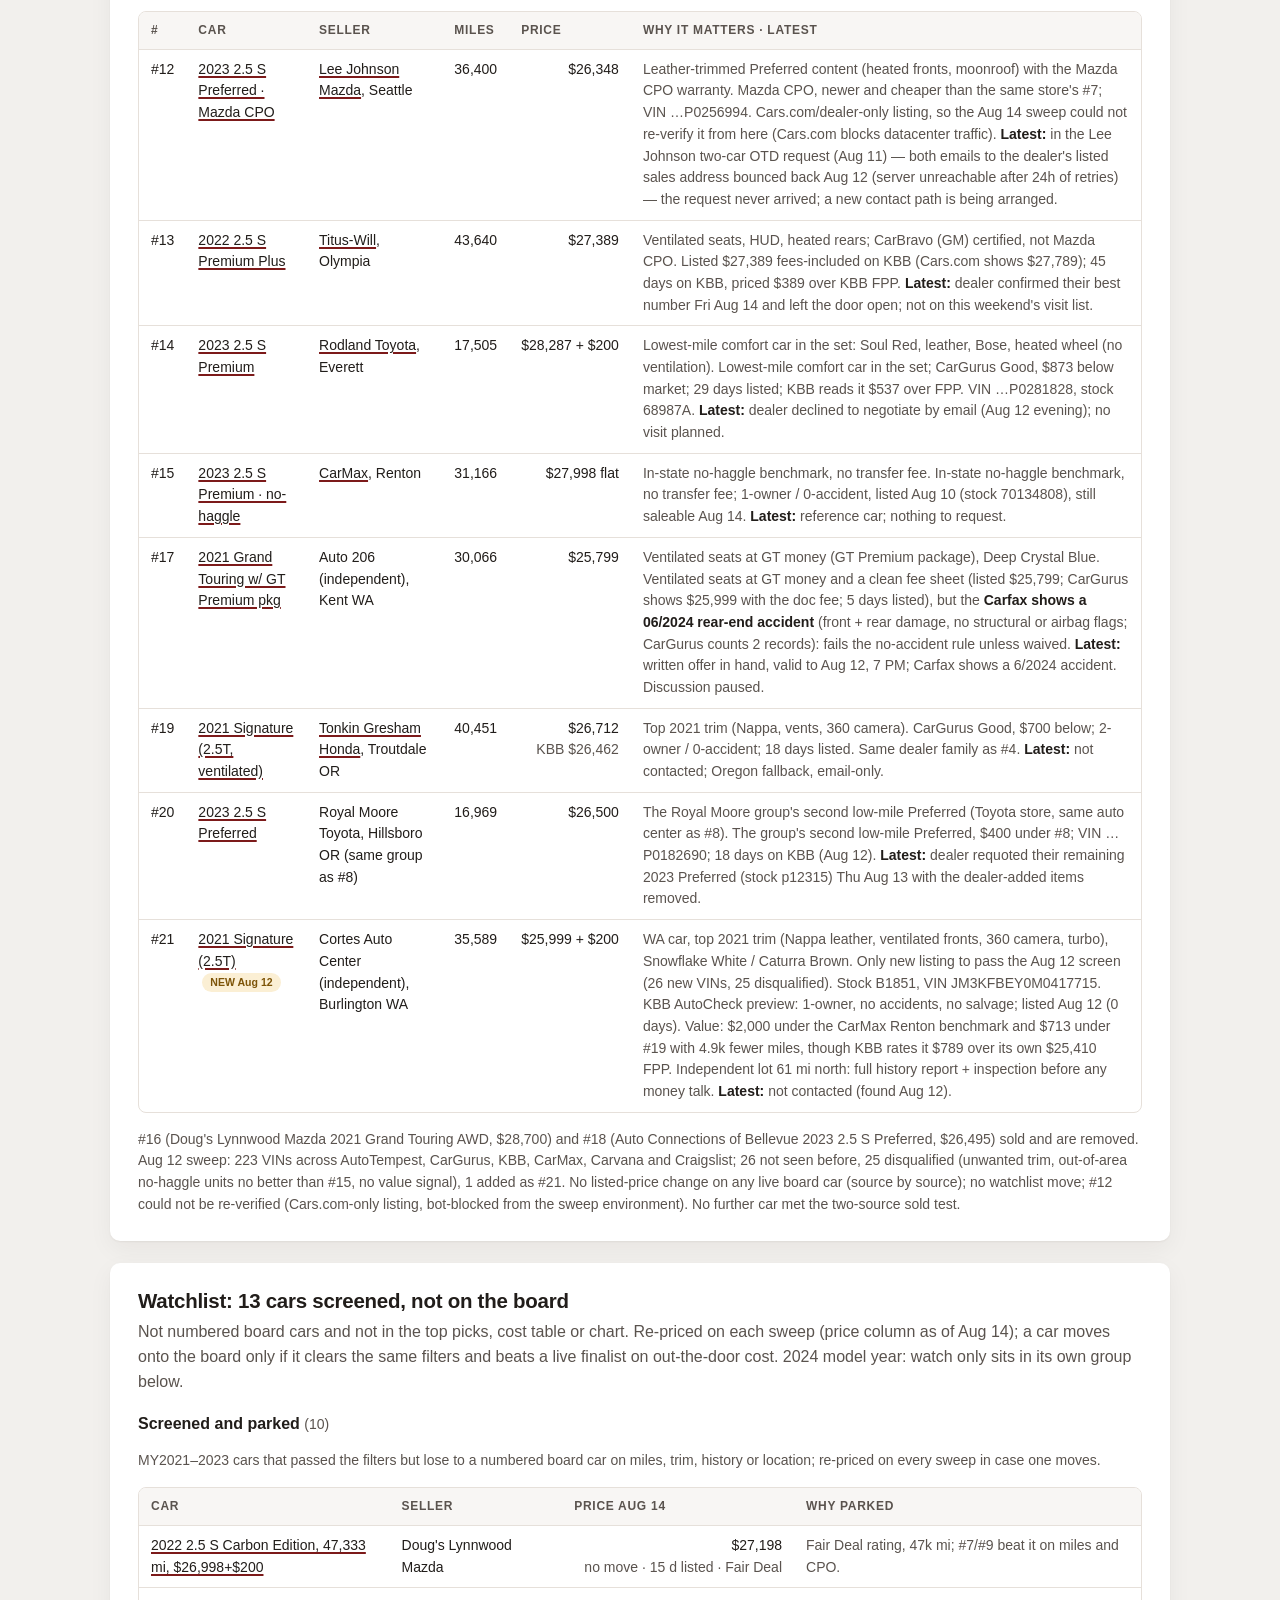
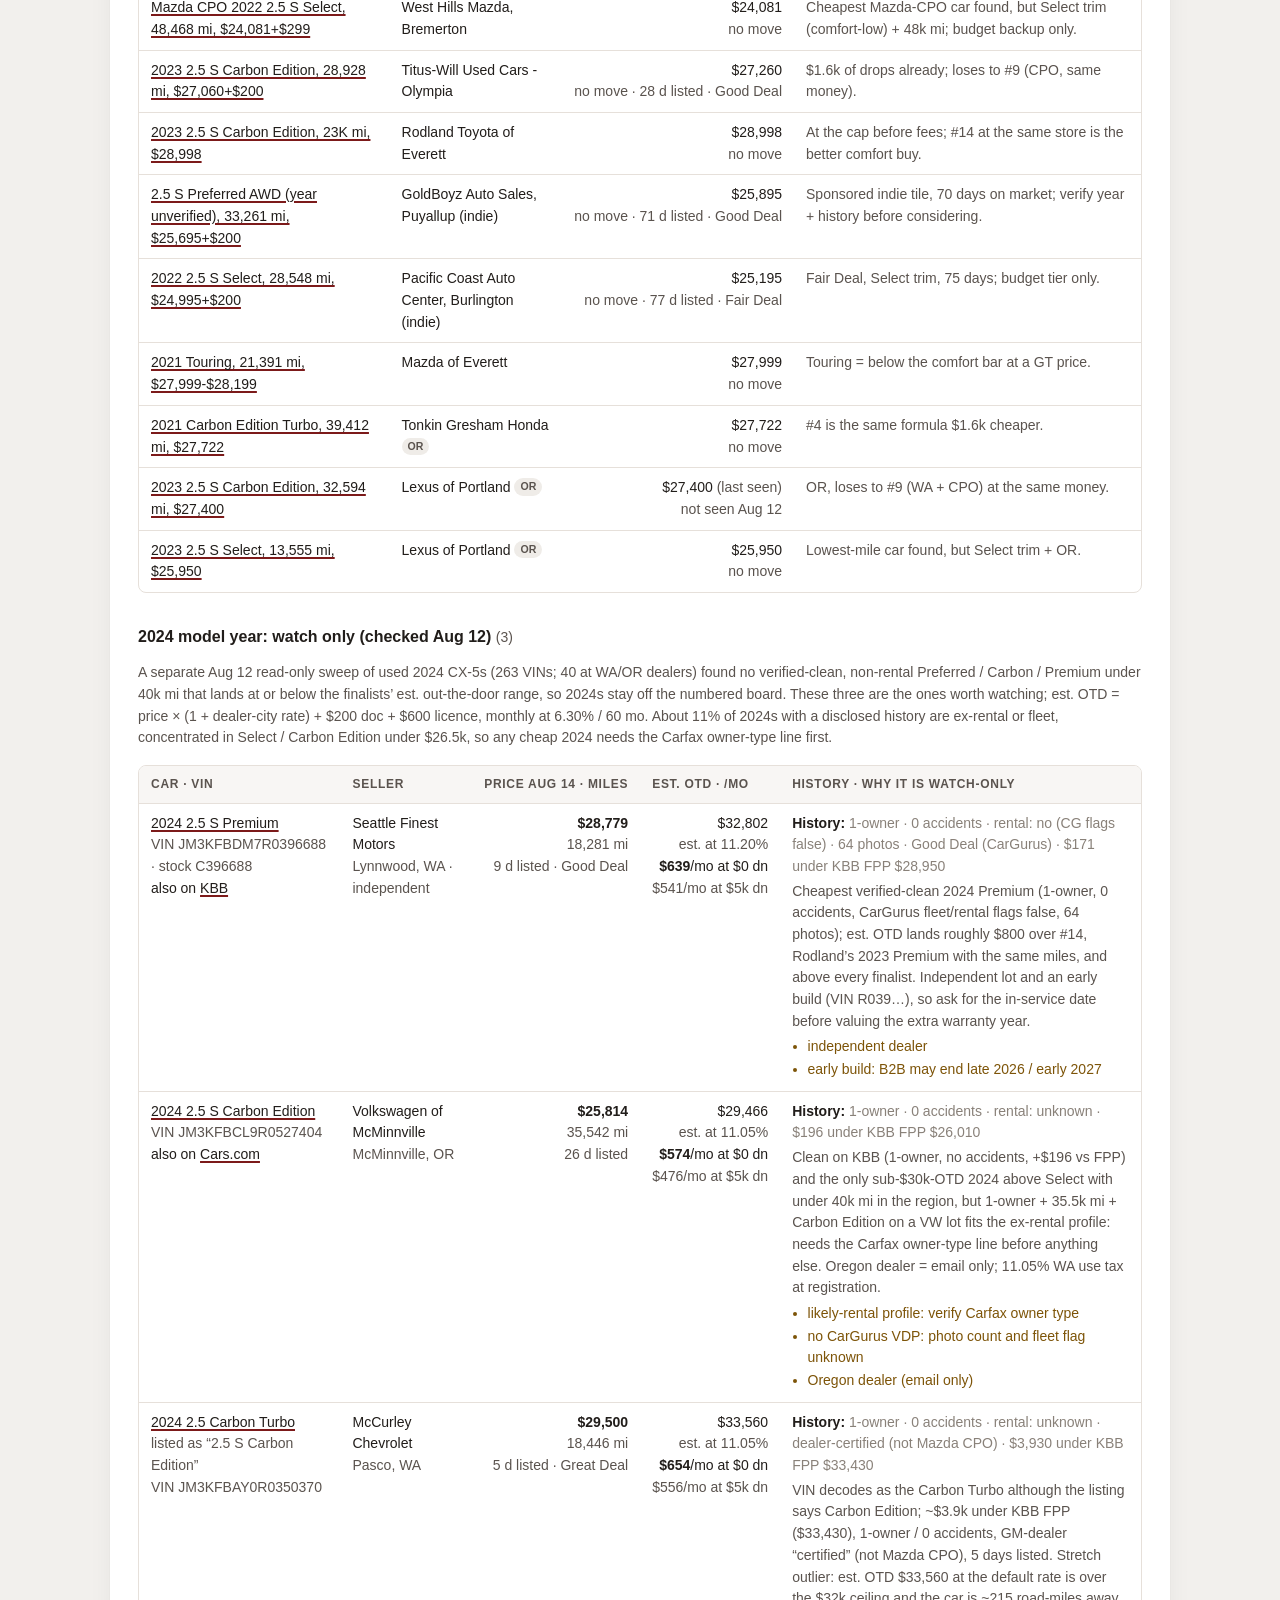
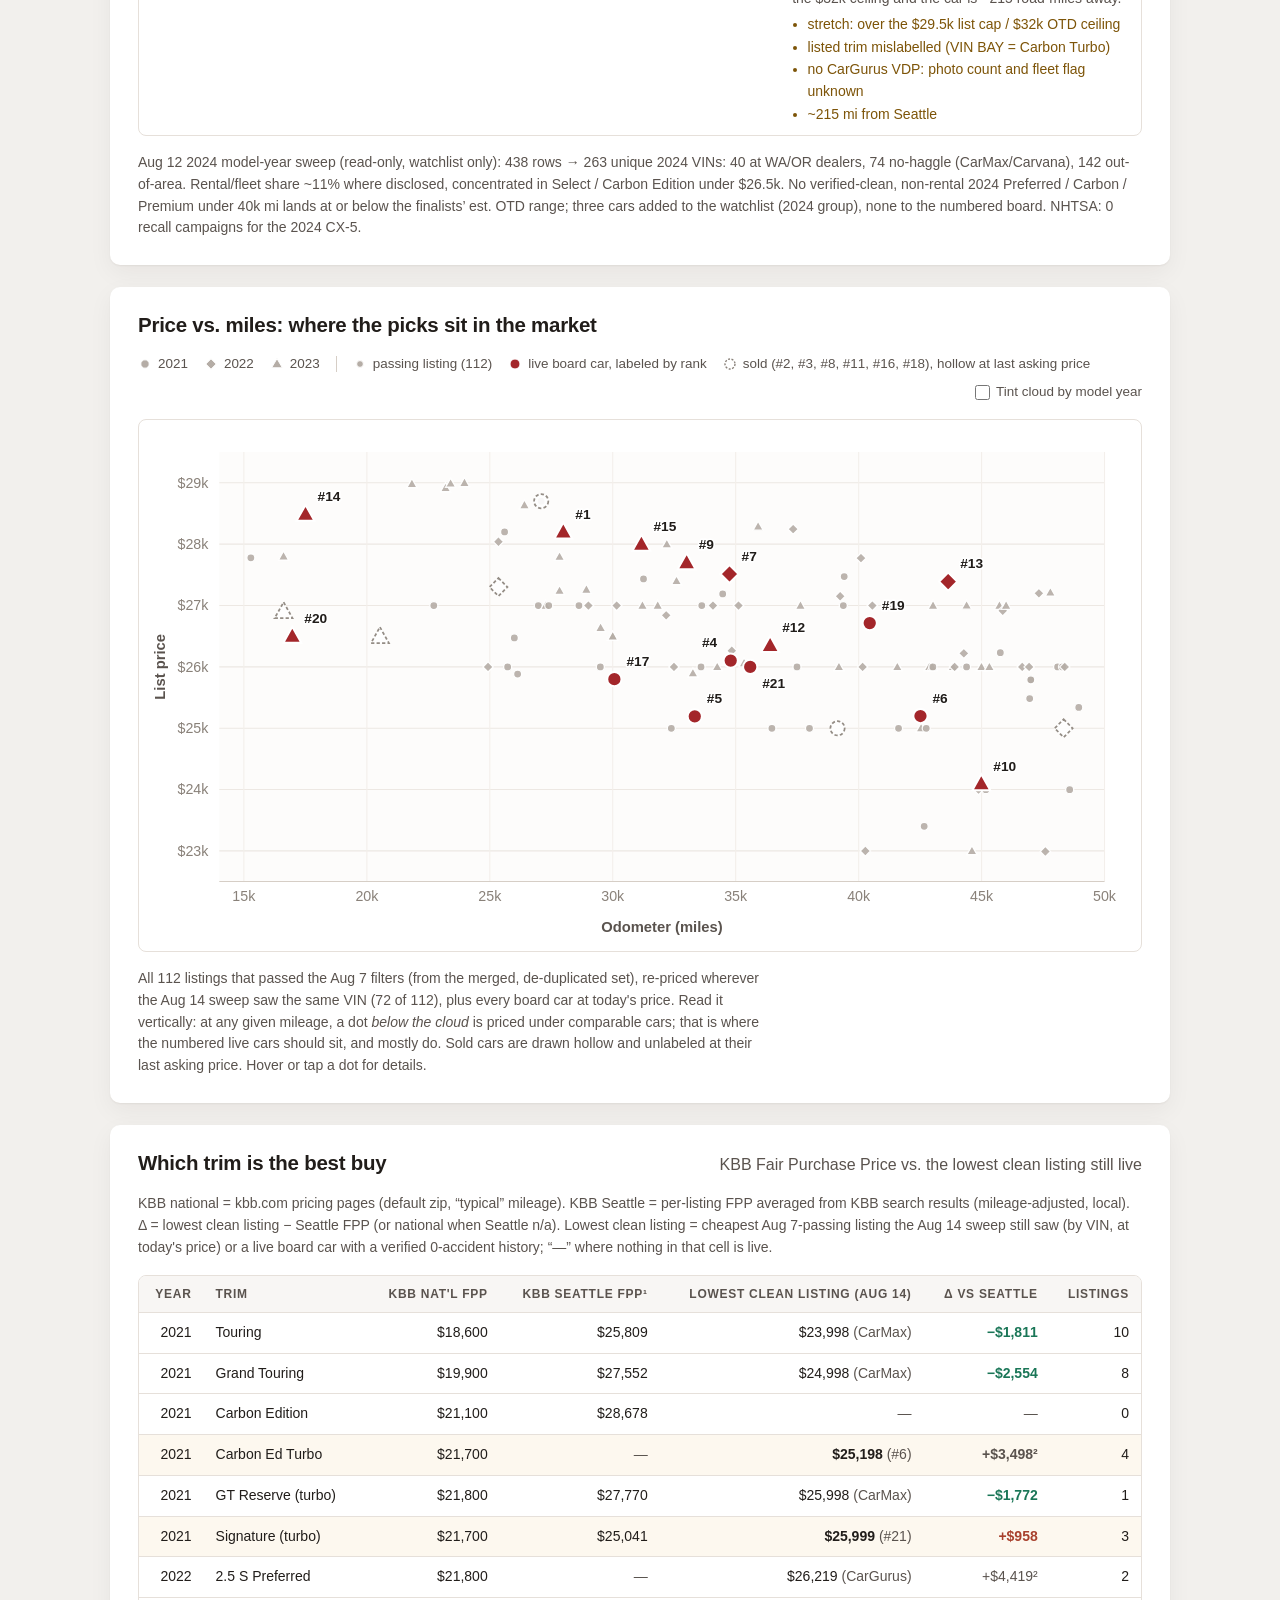
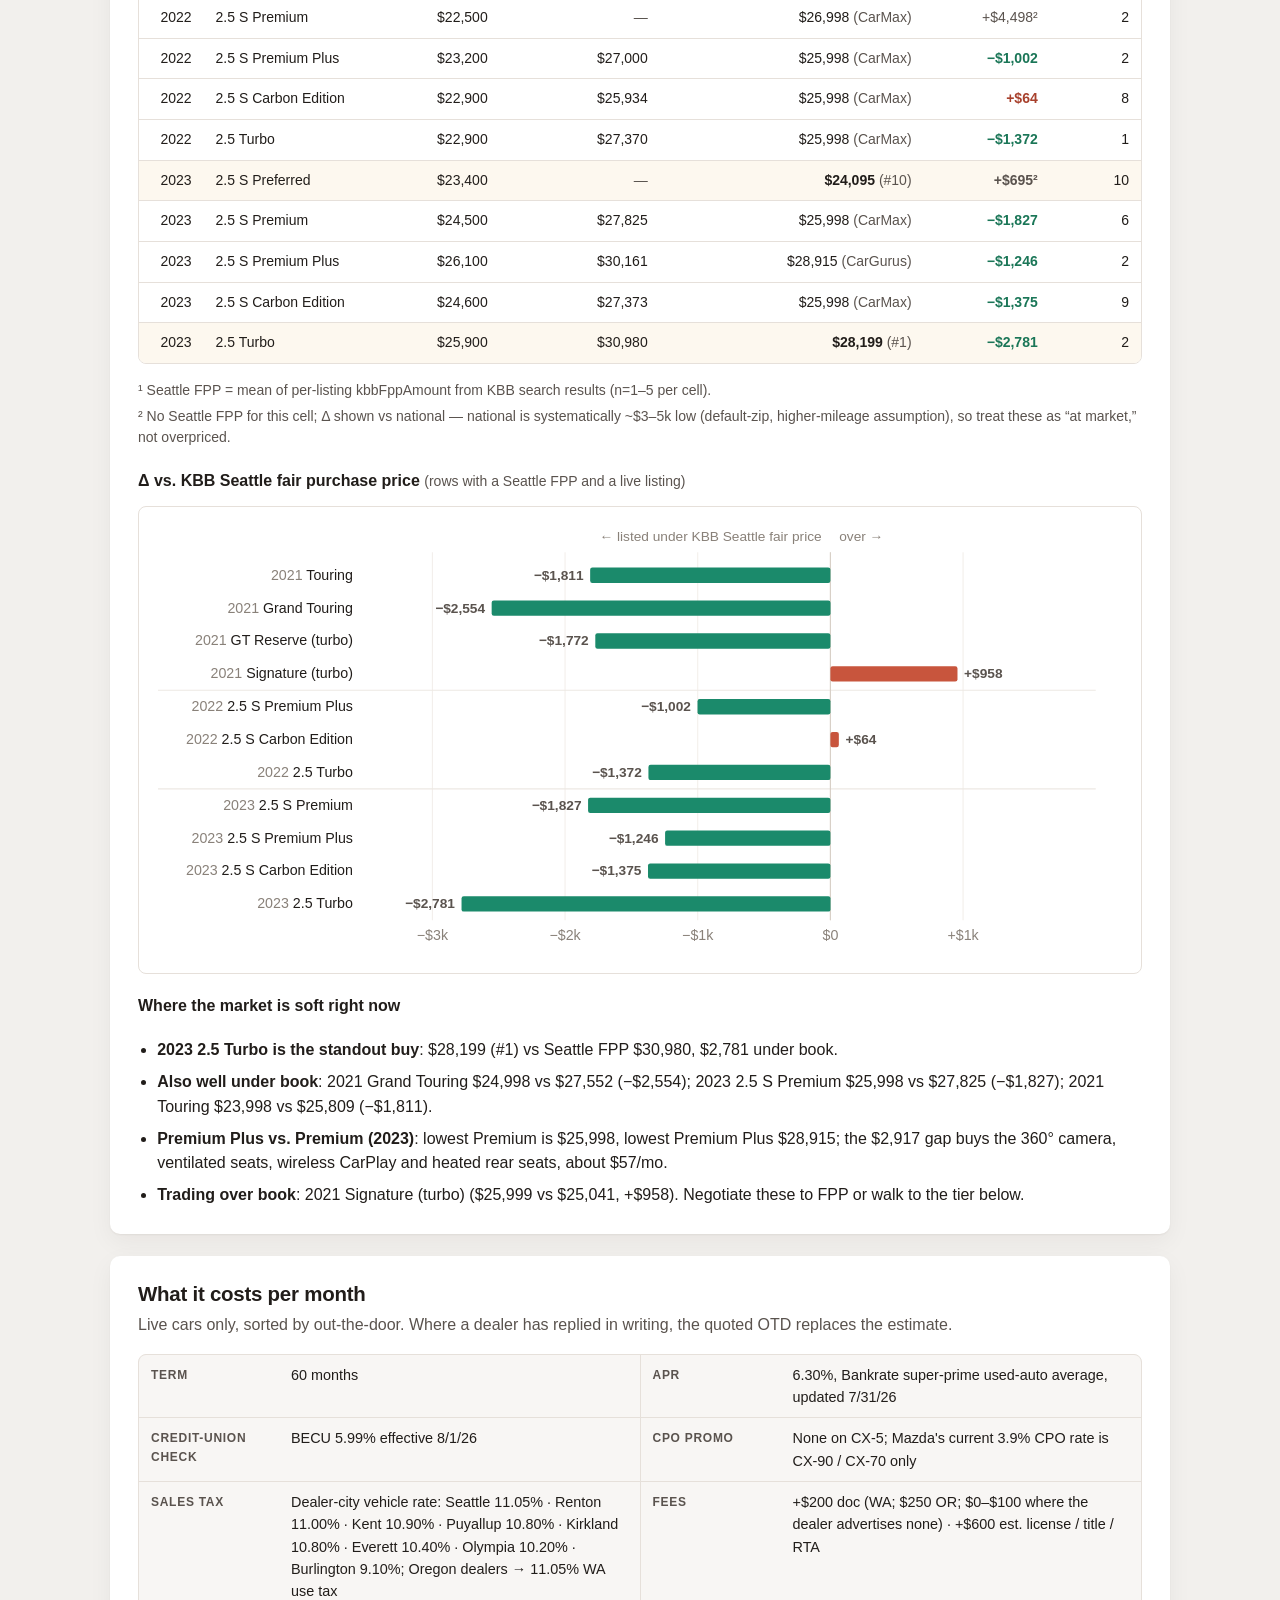
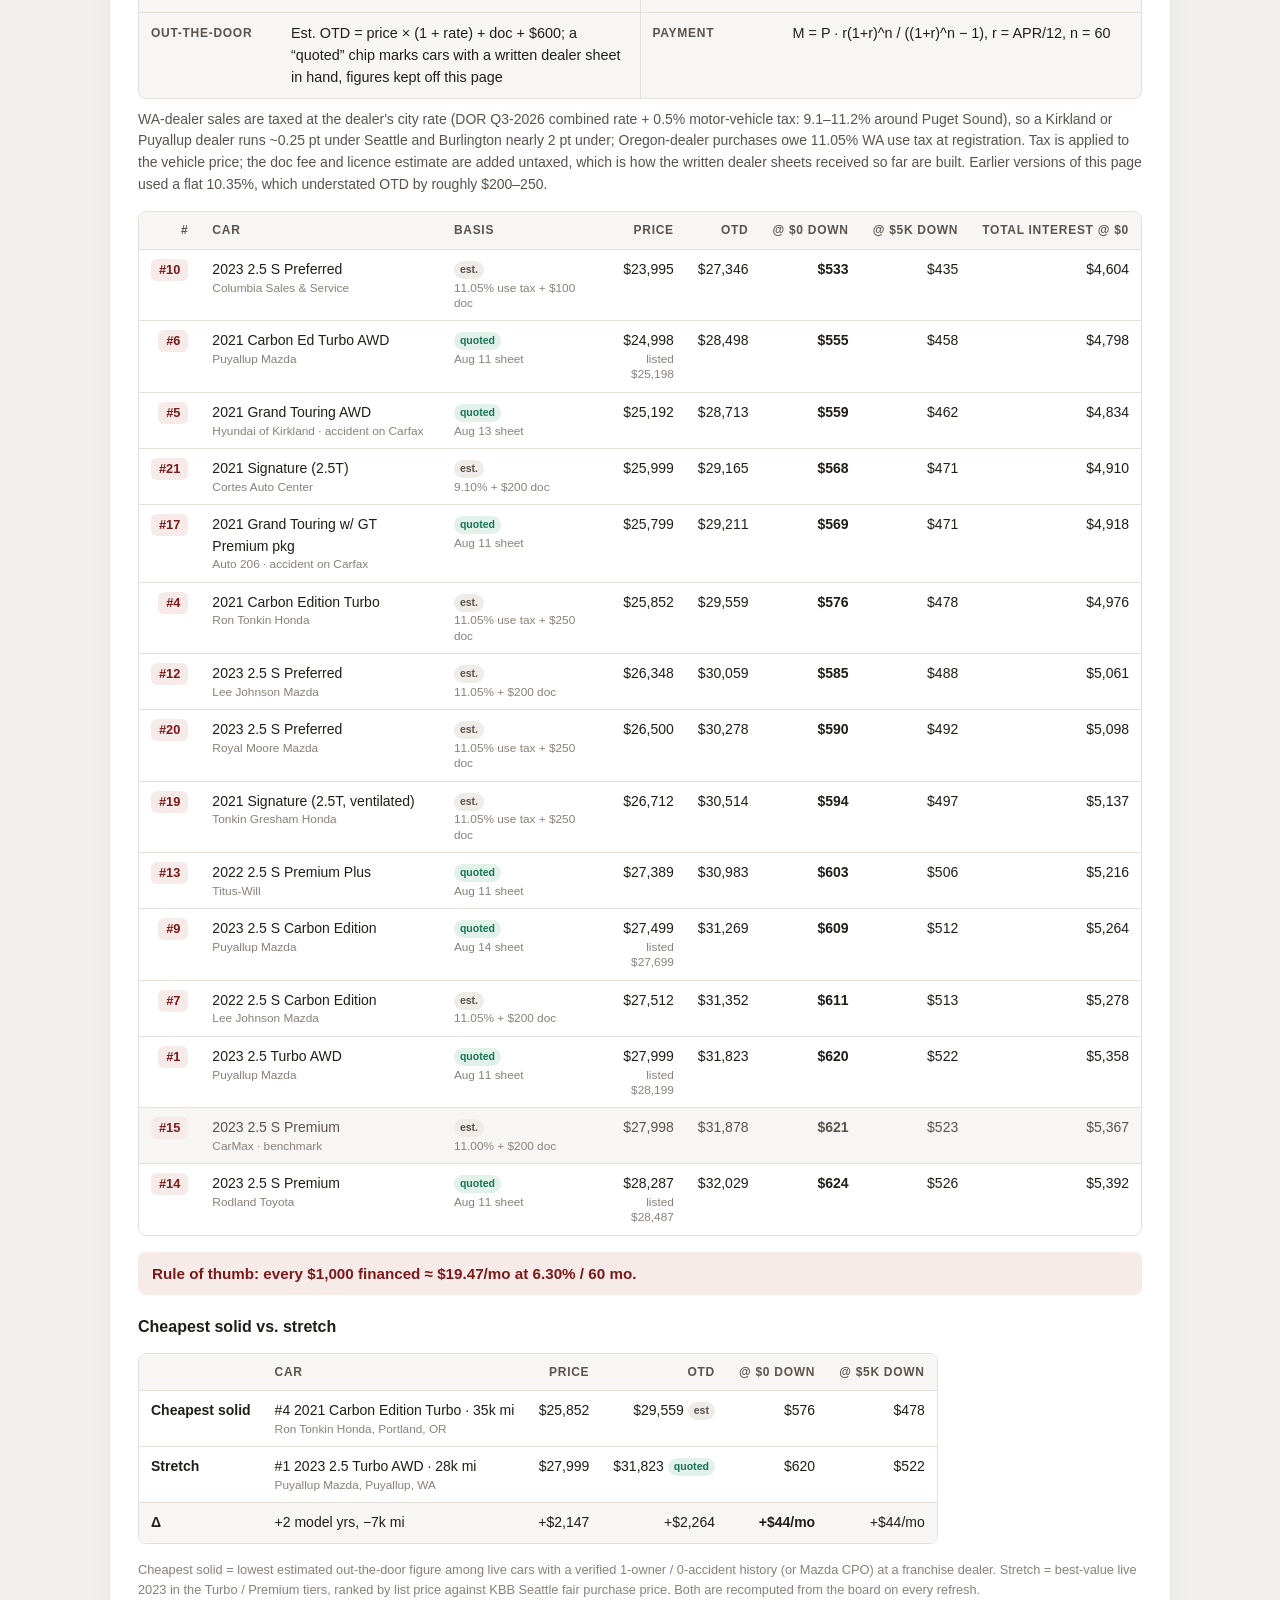
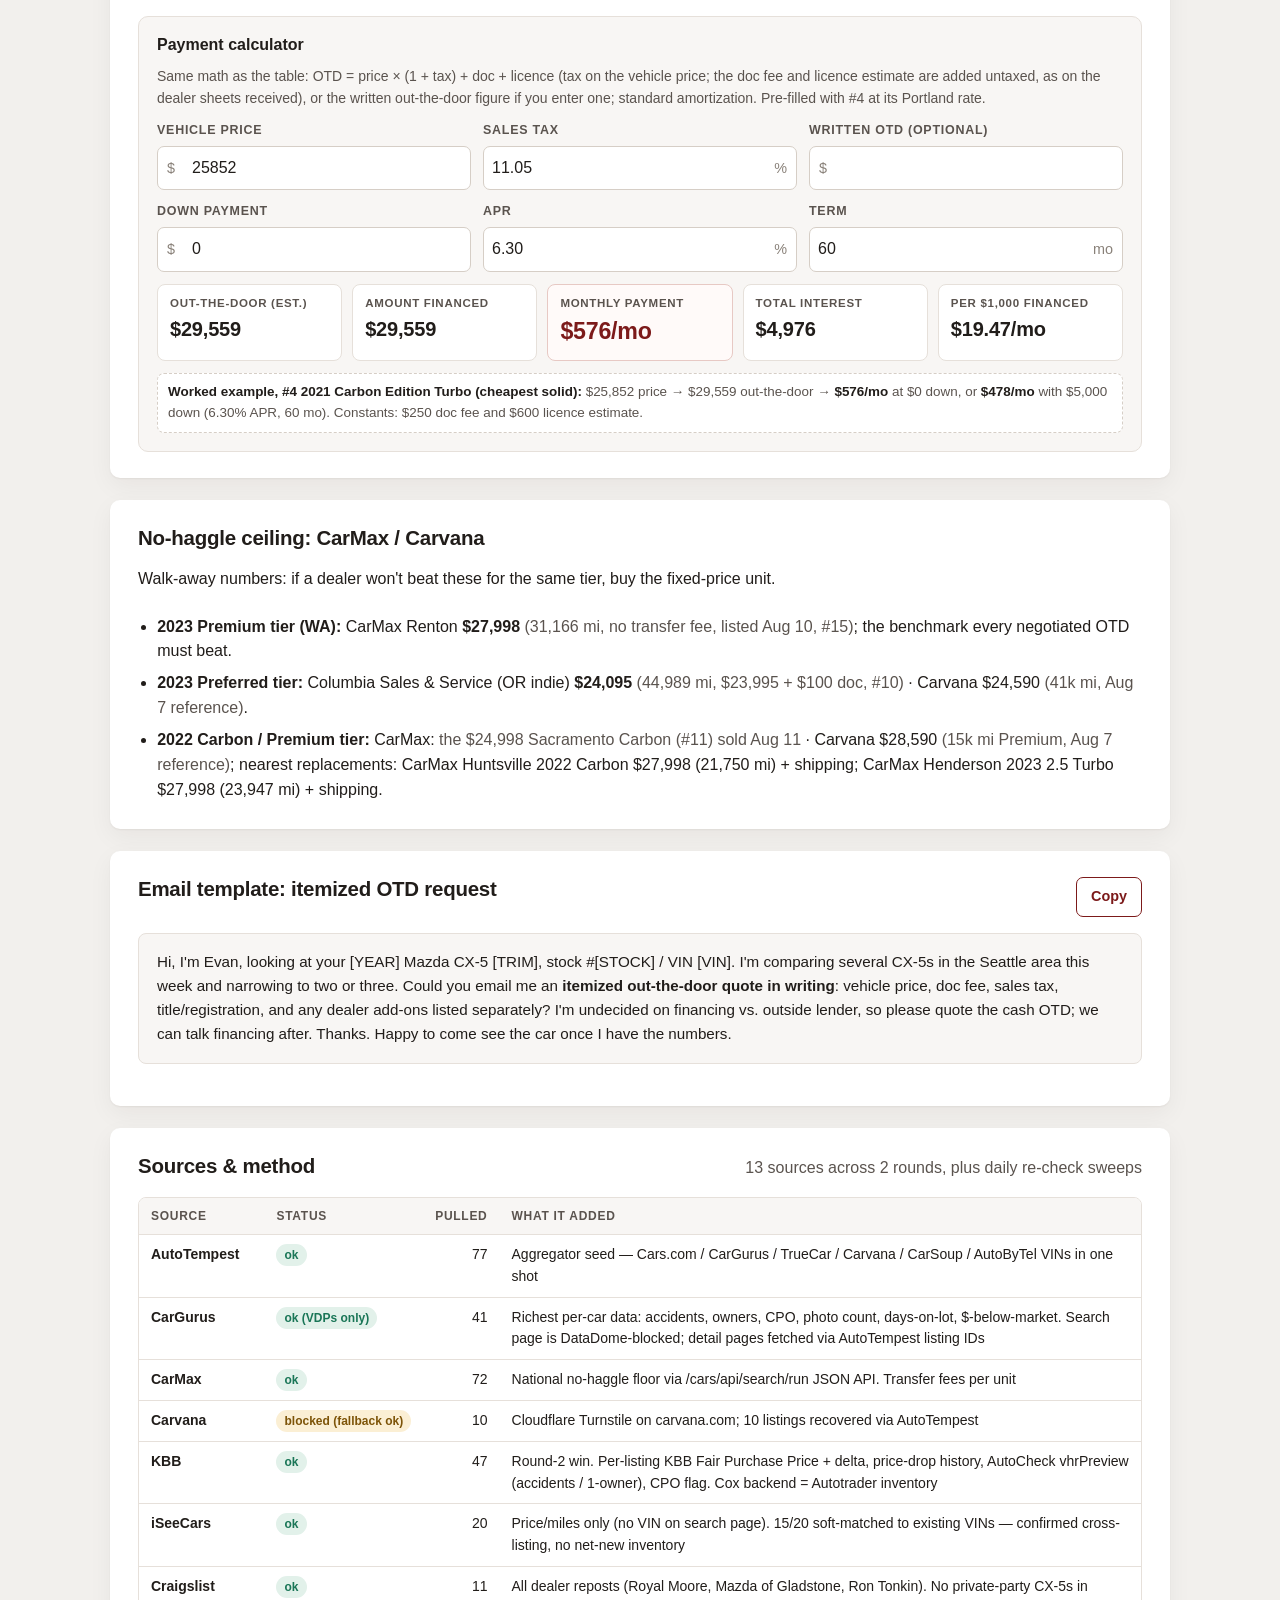
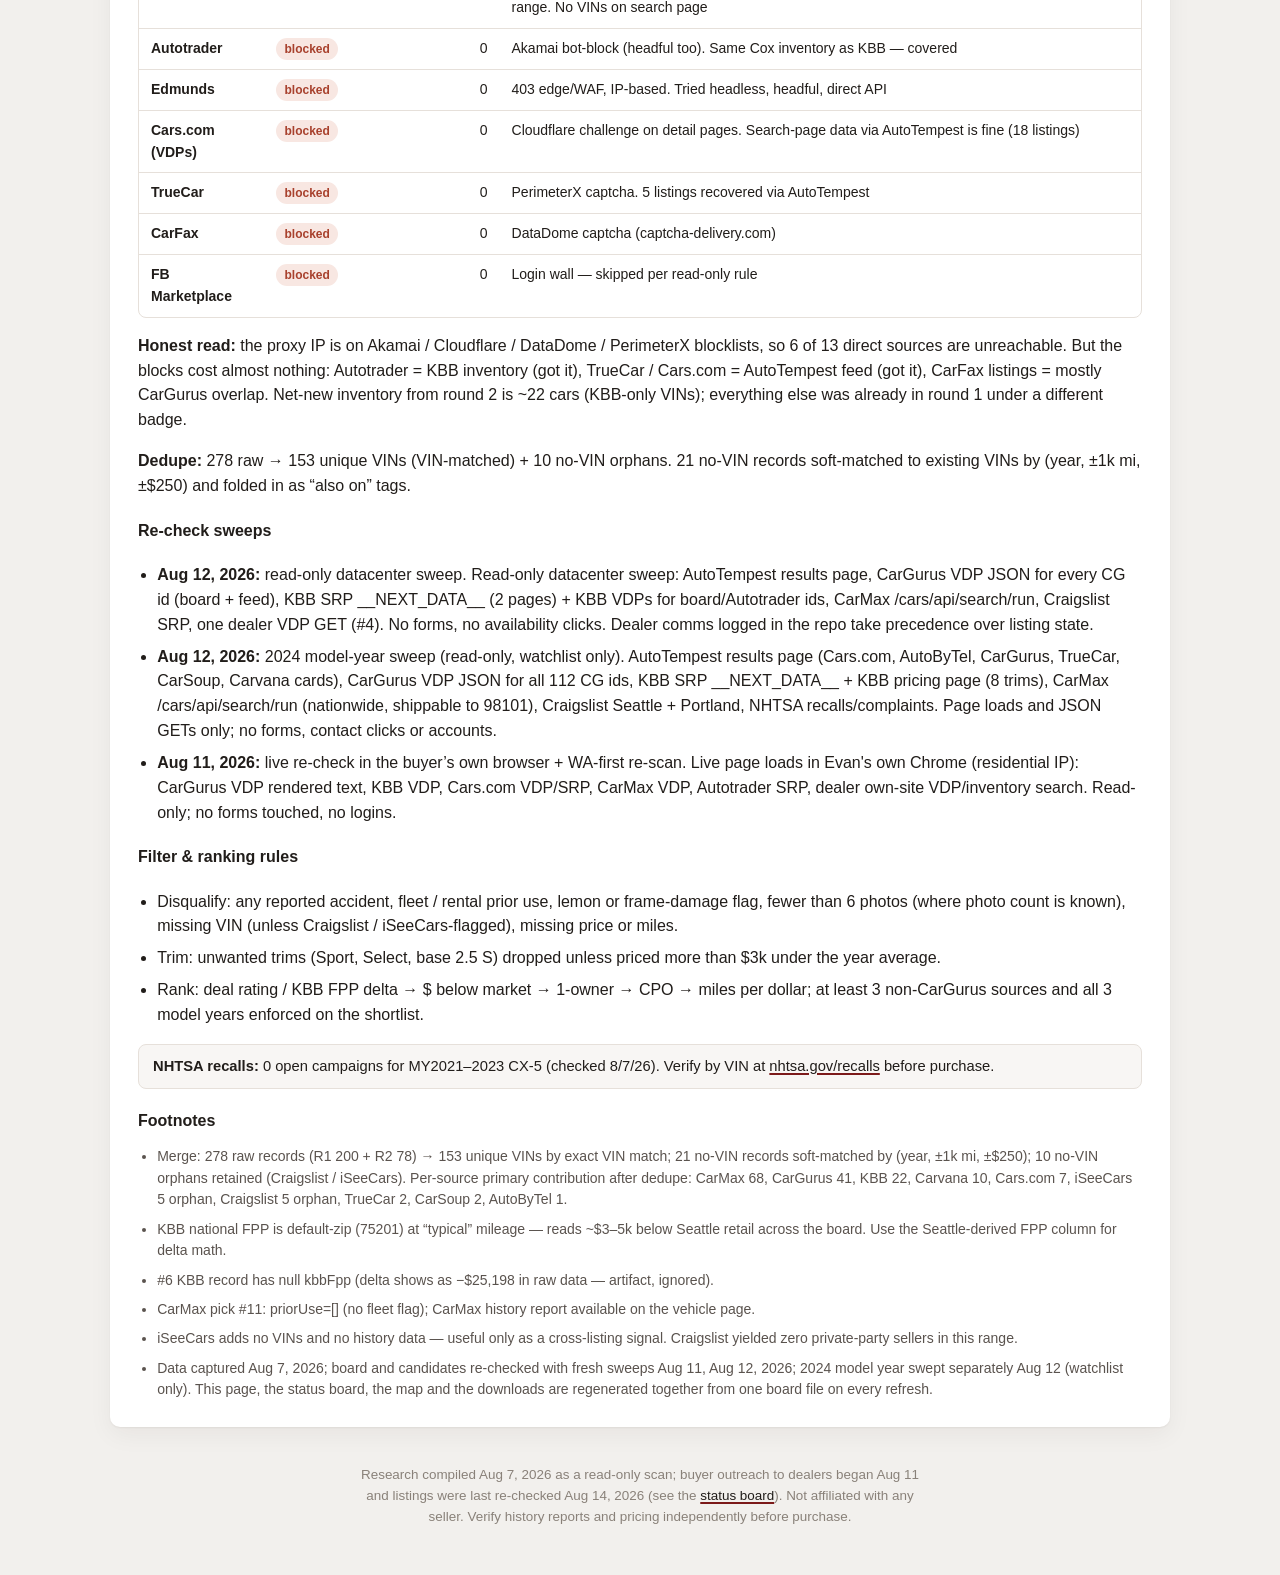
==== commit e35f5b0c: "Record #5's expired warranty and flag both open history caveats publicly Adds the in-service date an" ====
--- a/index.html
+++ b/index.html
@@ -550,7 +550,7 @@
 
 <section class="card" id="tldr">
   <h2>TL;DR</h2>
-  <ul class="tldr"><li><strong>Update Aug 14:</strong> fresh read-only datacenter sweep. 6 tracked cars have sold and are removed from the tables below: #2 (Acura of Seattle 2022 Turbo), #3 (BMW Seattle GT Reserve), #8 (Royal Moore &#x27;23 Preferred), #11 (CarMax Sacramento), #16 (Doug&#x27;s Lynnwood GT), #18 (Auto Connections Bellevue). Every other numbered car re-verified with no listed-price change except #12 (not reachable from the sweep environment). Written quotes are in hand from Puyallup Mazda (#1); Hyundai of Kirkland (#5, accident on the Carfax); Puyallup Mazda (#6); Puyallup Mazda (#9); Titus-Will (#13); Rodland Toyota (#14); Auto 206 (#17, accident on the Carfax); the figures stay off this public page. No-haggle anchor: 2023 2.5 S Premium at CarMax Renton, $27,998, no transfer fee. Live availability on the <a href="status.html">status board</a>.</li><li>Best remaining, comfort-first: #5 2021 Grand Touring + GT Premium pkg at Kirkland ($25,192 list, written itemized quote in hand), then #12 Mazda-CPO 2023 Preferred at Lee Johnson ($26,348) and #13 ventilated-seat 2022 Premium Plus in Olympia ($27,389 list, revised written quote in hand), then the CPO pair: #9 2023 Carbon at Puyallup ($27,699) and #7 2022 Carbon at Lee Johnson ($27,512). #4, the dealer-confirmed Carbon Turbo in Portland at $26,102, is the Oregon fallback (email only). See New candidates below.</li><li>Cheapest solid vs. stretch: #4 2021 Carbon Edition Turbo at $29,559 out-the-door (est, $576/mo) vs. #1 2023 2.5 Turbo AWD at $31,823 (quoted, $620/mo): +$2,264 and +$44/mo buys 2 model years, 7k fewer miles.</li><li>Trim value: #1 2023 2.5 Turbo AWD sits $2,781 under KBB Seattle fair purchase price ($28,199 vs. $30,980) and #4 2021 Carbon Edition Turbo sits $2,612 under KBB Seattle fair purchase price ($26,762 vs. $29,374). The $24,999 GT Reserve that matched them sold Aug 11. The 2021 Signature generally trades over book (#21 is $789 over its KBB figure but $1,999 under the CarMax benchmark).</li><li>Financing math: every $1,000 financed &#8776; $19.47/mo at 6.30% APR over 60 months. No Mazda CPO promo rate applies to the CX-5 right now (3.9% is CX-90/CX-70 only).</li></ul>
+  <ul class="tldr"><li><strong>Update Aug 14:</strong> fresh read-only datacenter sweep. 6 tracked cars have sold and are removed from the tables below: #2 (Acura of Seattle 2022 Turbo), #3 (BMW Seattle GT Reserve), #8 (Royal Moore &#x27;23 Preferred), #11 (CarMax Sacramento), #16 (Doug&#x27;s Lynnwood GT), #18 (Auto Connections Bellevue). Every other numbered car re-verified with no listed-price change except #12 (not reachable from the sweep environment). Written quotes are in hand from Puyallup Mazda (#1); Hyundai of Kirkland (#5, accident on the Carfax); Puyallup Mazda (#6); Puyallup Mazda (#9); Titus-Will (#13); Rodland Toyota (#14); Auto 206 (#17, accident on the Carfax); the figures stay off this public page. No-haggle anchor: 2023 2.5 S Premium at CarMax Renton, $27,998, no transfer fee. Live availability on the <a href="status.html">status board</a>.</li><li>Best remaining, comfort-first: #5 2021 Grand Touring at Kirkland ($25,192 list, written itemized quote in hand) leads on equipment, with two caveats now on the record: the dealer-run Carfax reports an accident on 07/31/2021, and the GT Premium package is sourced from a listing field and has not been confirmed against the window sticker. Then #12 Mazda-CPO 2023 Preferred at Lee Johnson ($26,348) and #13 ventilated-seat 2022 Premium Plus in Olympia ($27,389 list, revised written quote in hand), then the CPO pair: #9 2023 Carbon at Puyallup ($27,699) and #7 2022 Carbon at Lee Johnson ($27,512). #4, the dealer-confirmed Carbon Turbo in Portland at $26,102, is the Oregon fallback (email only). See New candidates below.</li><li>Cheapest solid vs. stretch: #4 2021 Carbon Edition Turbo at $29,559 out-the-door (est, $576/mo) vs. #1 2023 2.5 Turbo AWD at $31,823 (quoted, $620/mo): +$2,264 and +$44/mo buys 2 model years, 7k fewer miles.</li><li>Trim value: #1 2023 2.5 Turbo AWD sits $2,781 under KBB Seattle fair purchase price ($28,199 vs. $30,980) and #4 2021 Carbon Edition Turbo sits $2,612 under KBB Seattle fair purchase price ($26,762 vs. $29,374). The $24,999 GT Reserve that matched them sold Aug 11. The 2021 Signature generally trades over book (#21 is $789 over its KBB figure but $1,999 under the CarMax benchmark).</li><li>Financing math: every $1,000 financed &#8776; $19.47/mo at 6.30% APR over 60 months. No Mazda CPO promo rate applies to the CX-5 right now (3.9% is CX-90/CX-70 only).</li></ul>
 </section>
 
 <section class="card" id="changes">
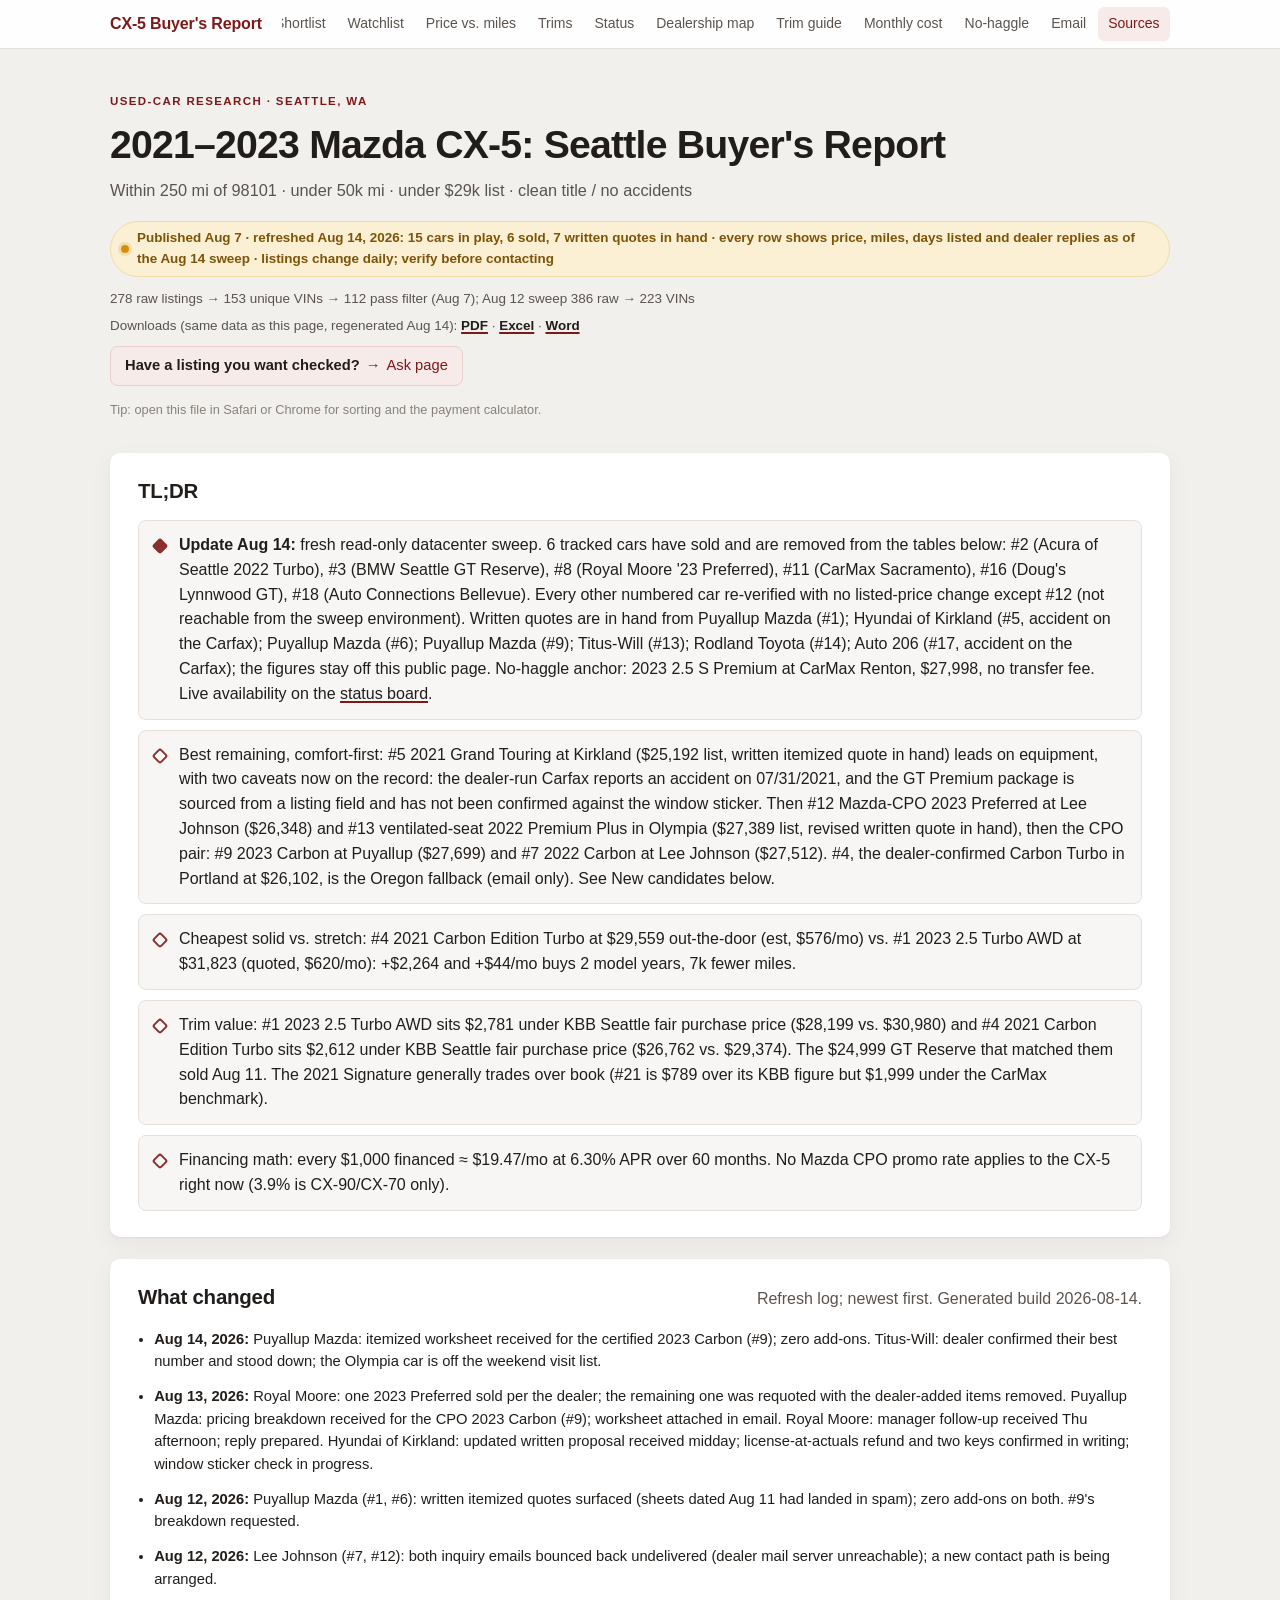
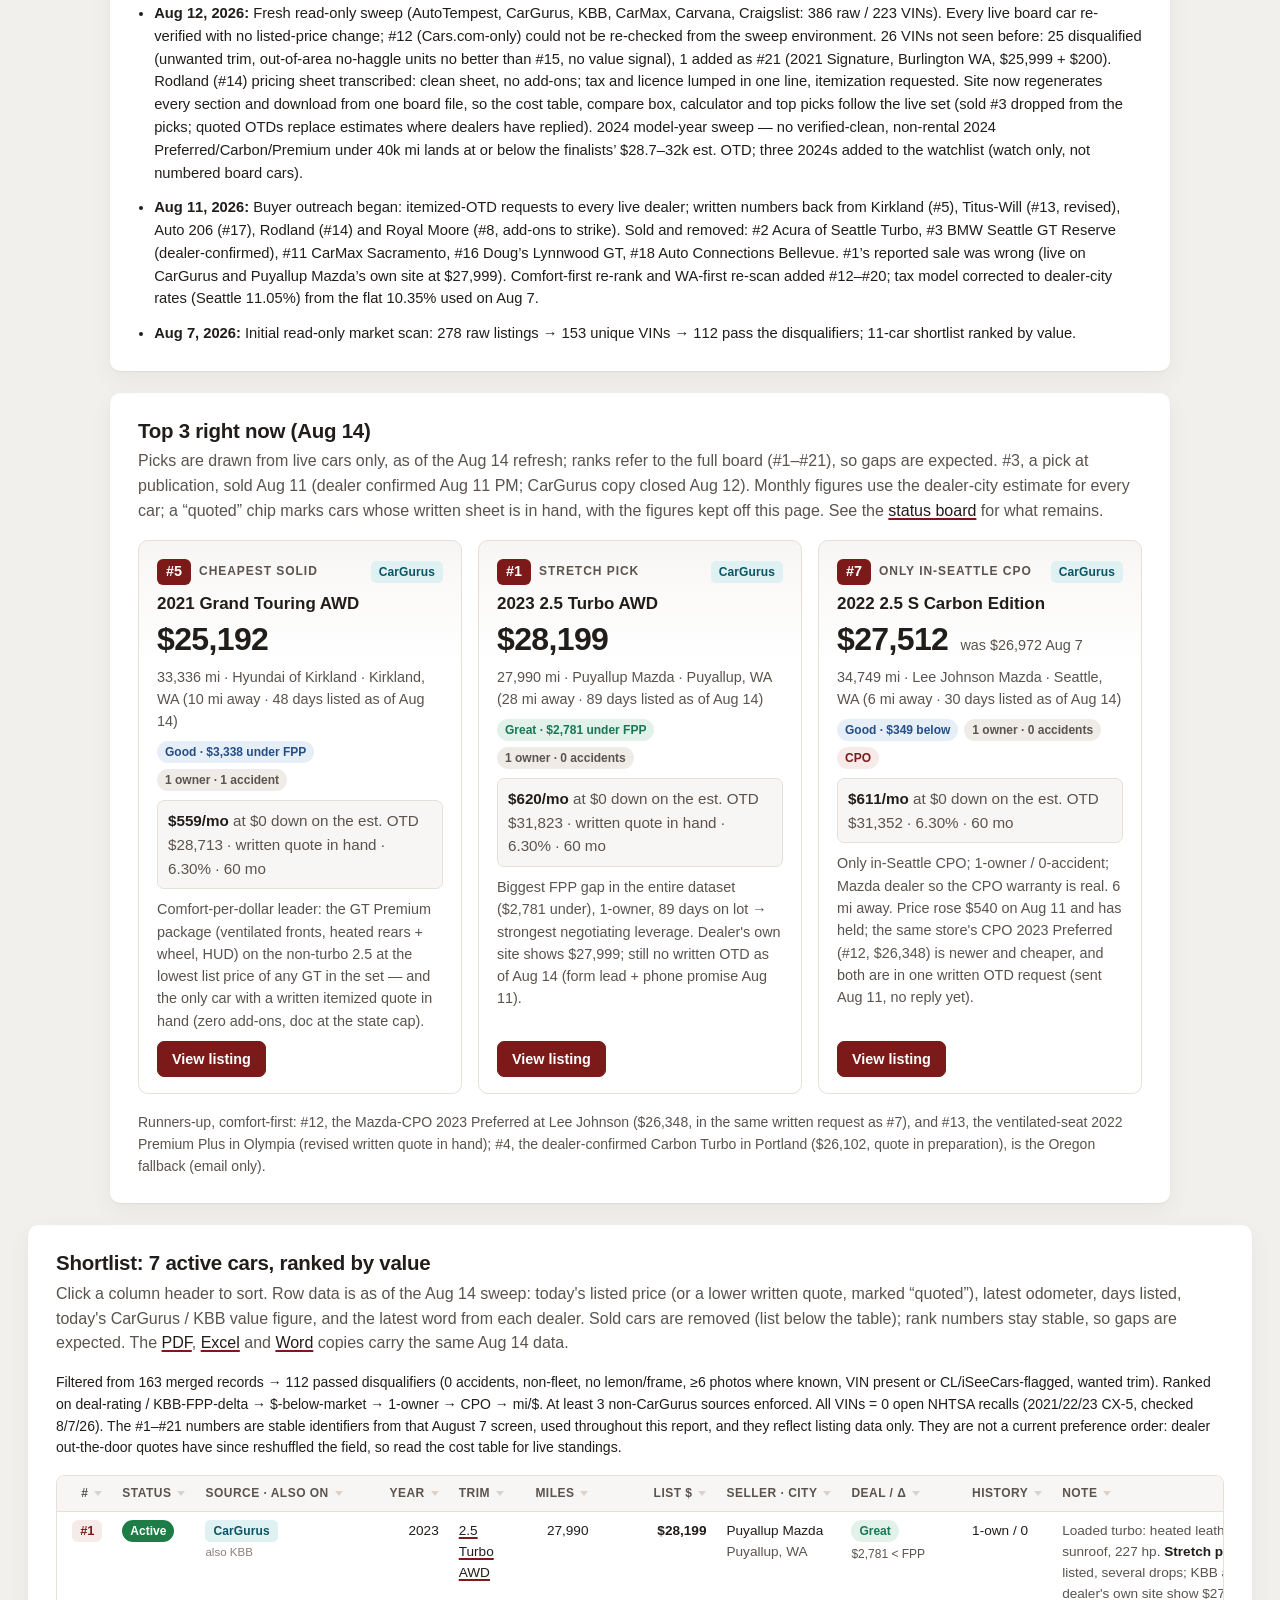
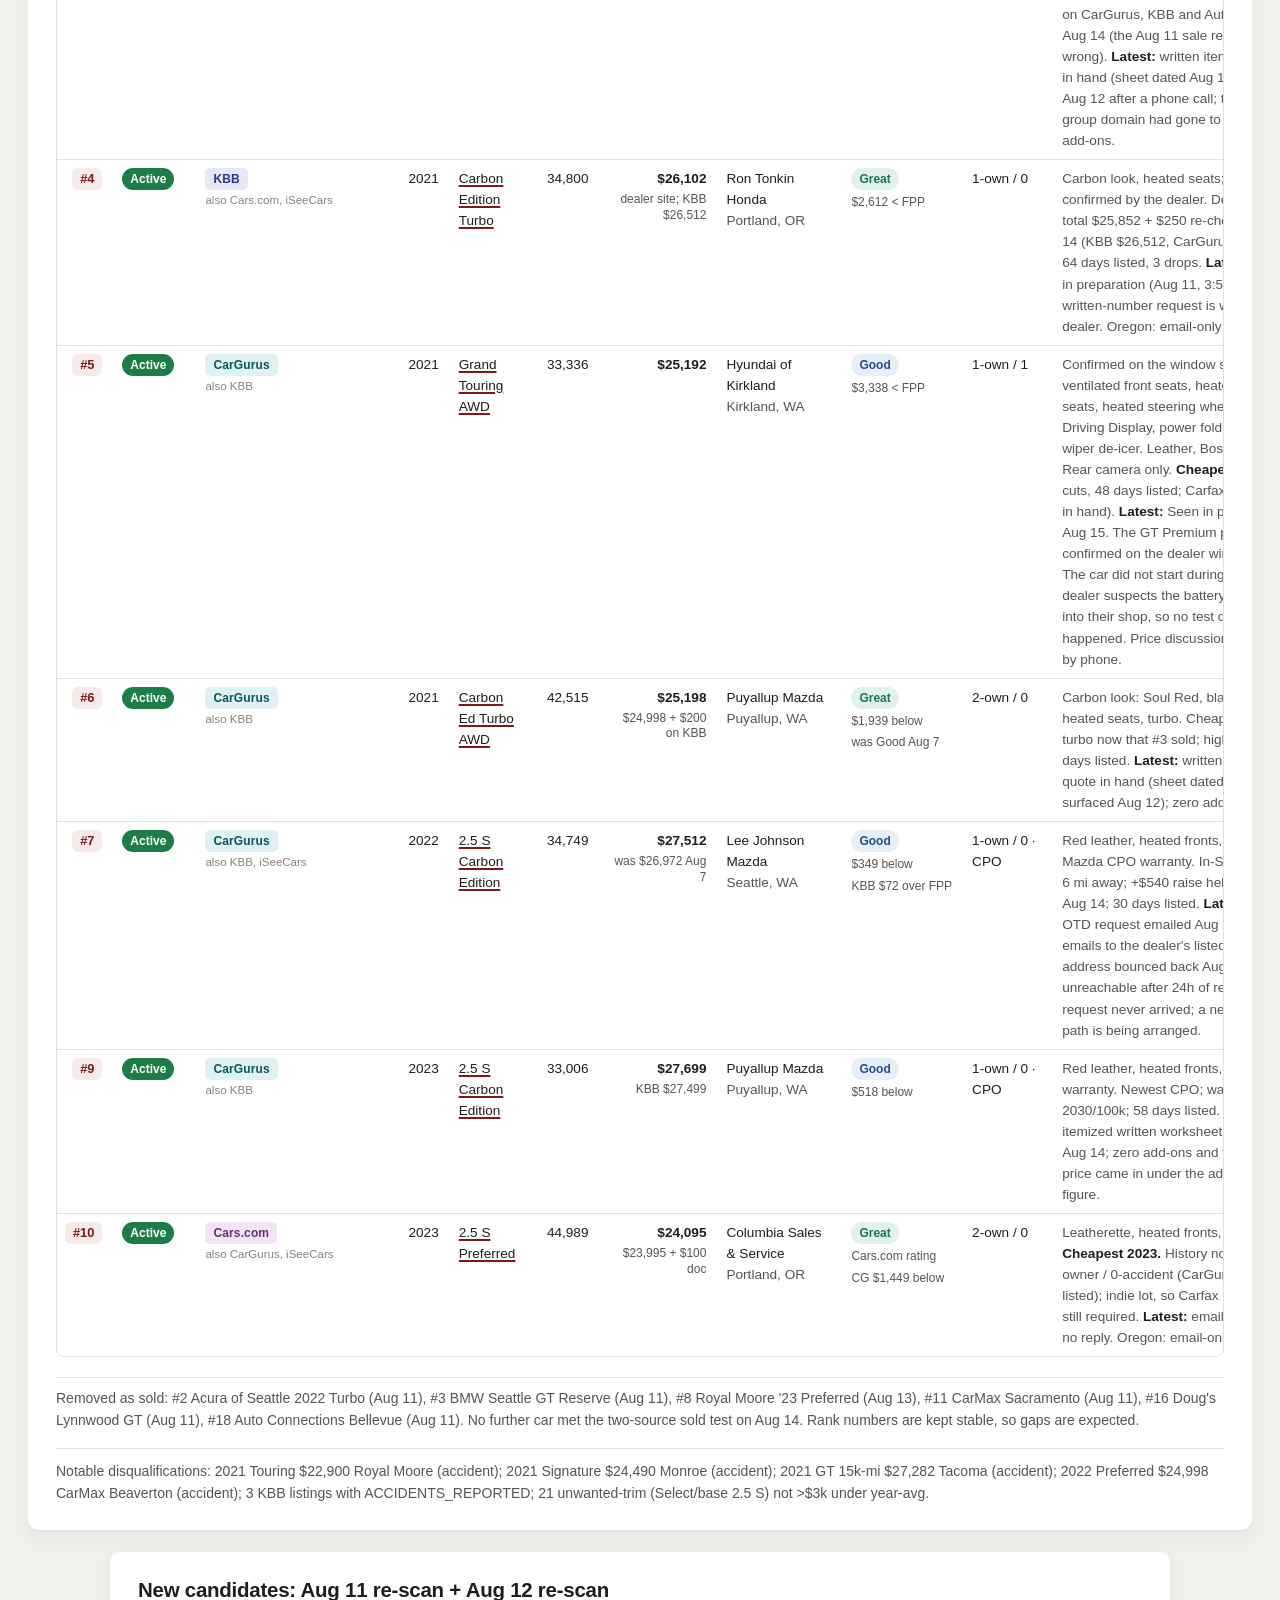
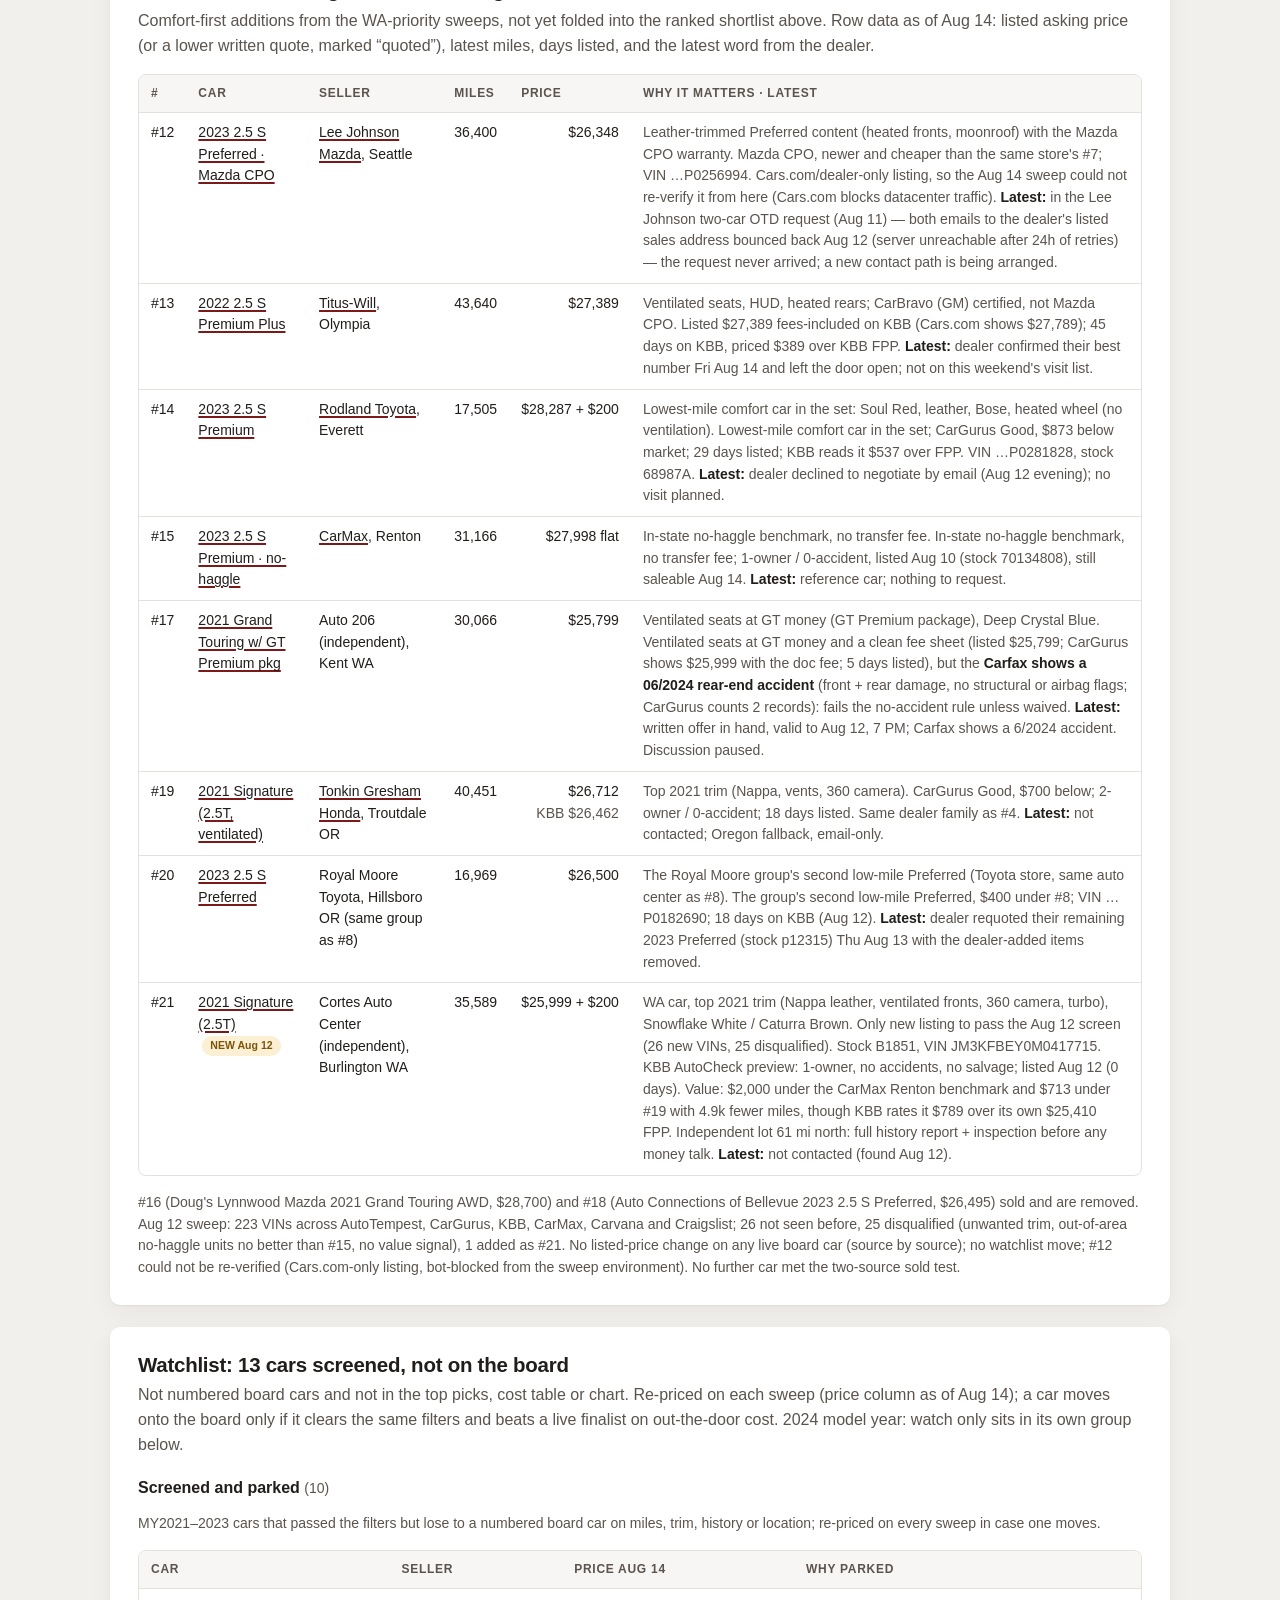
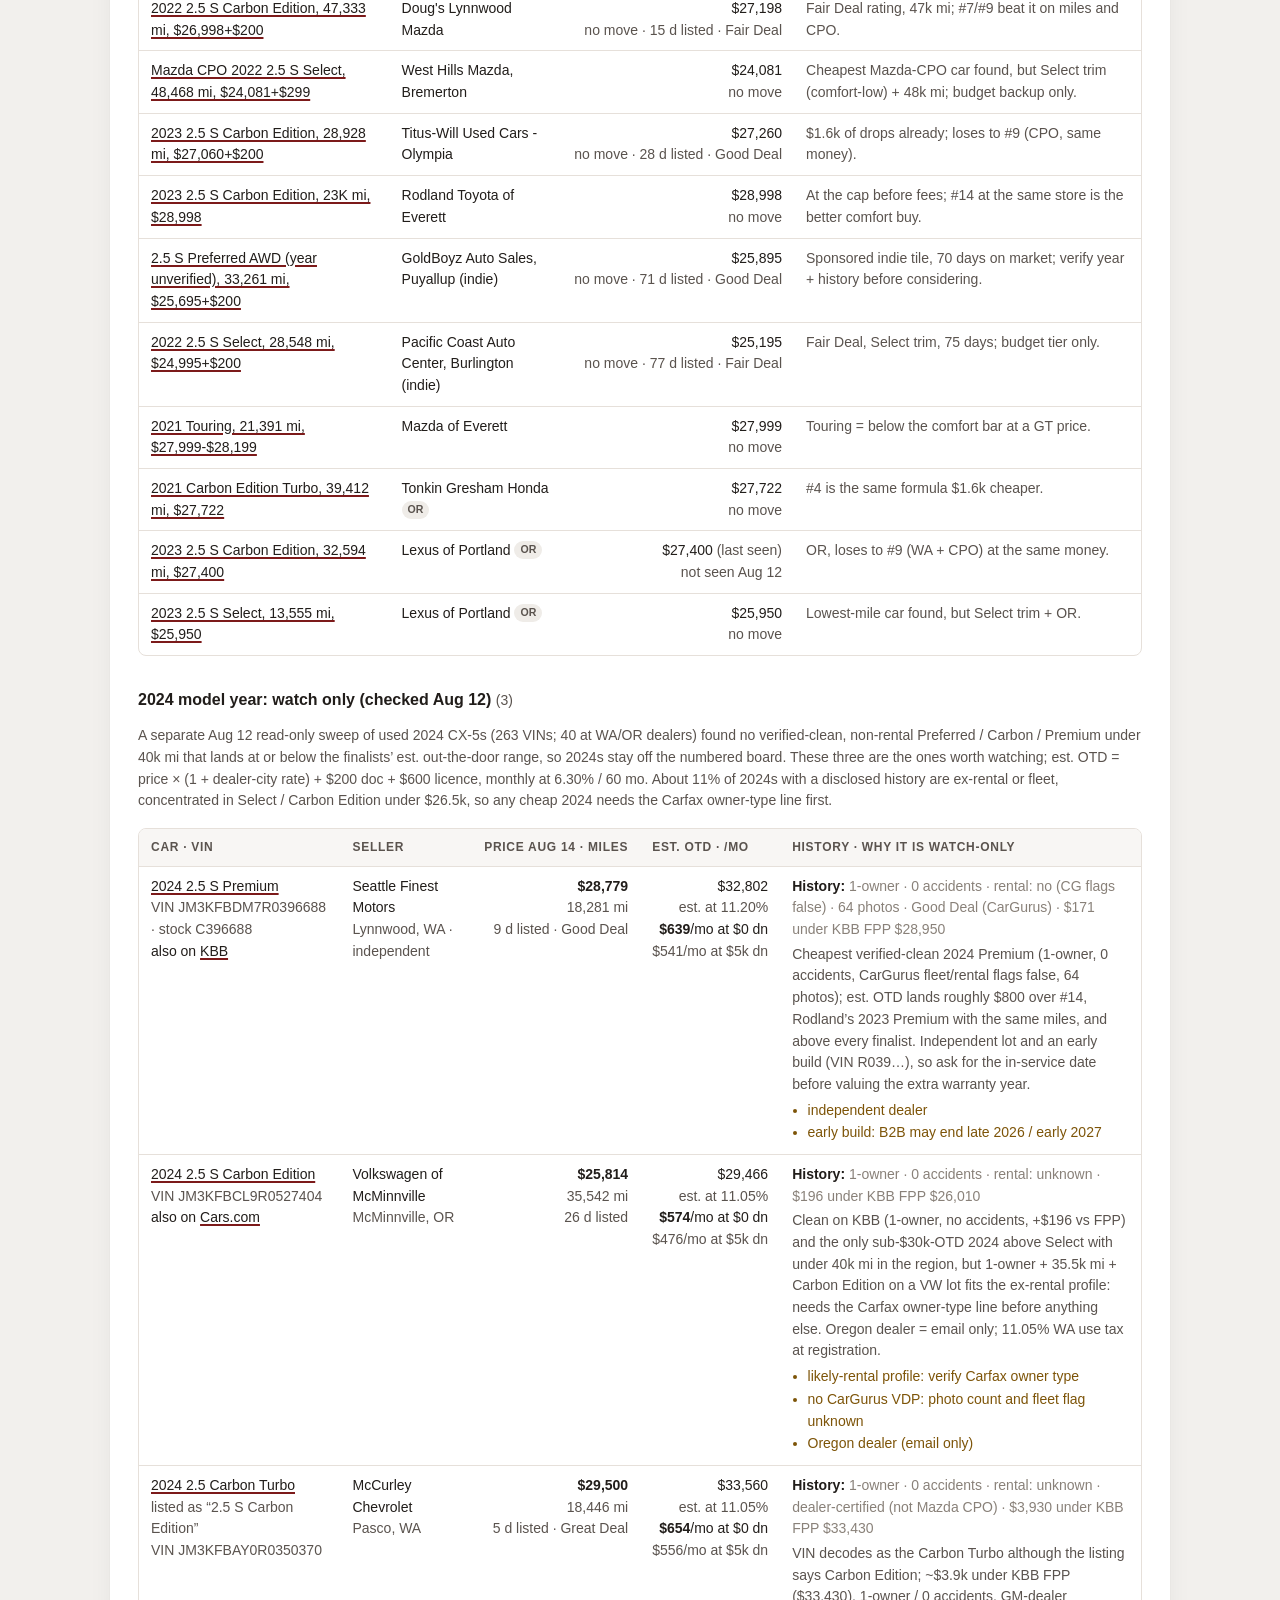
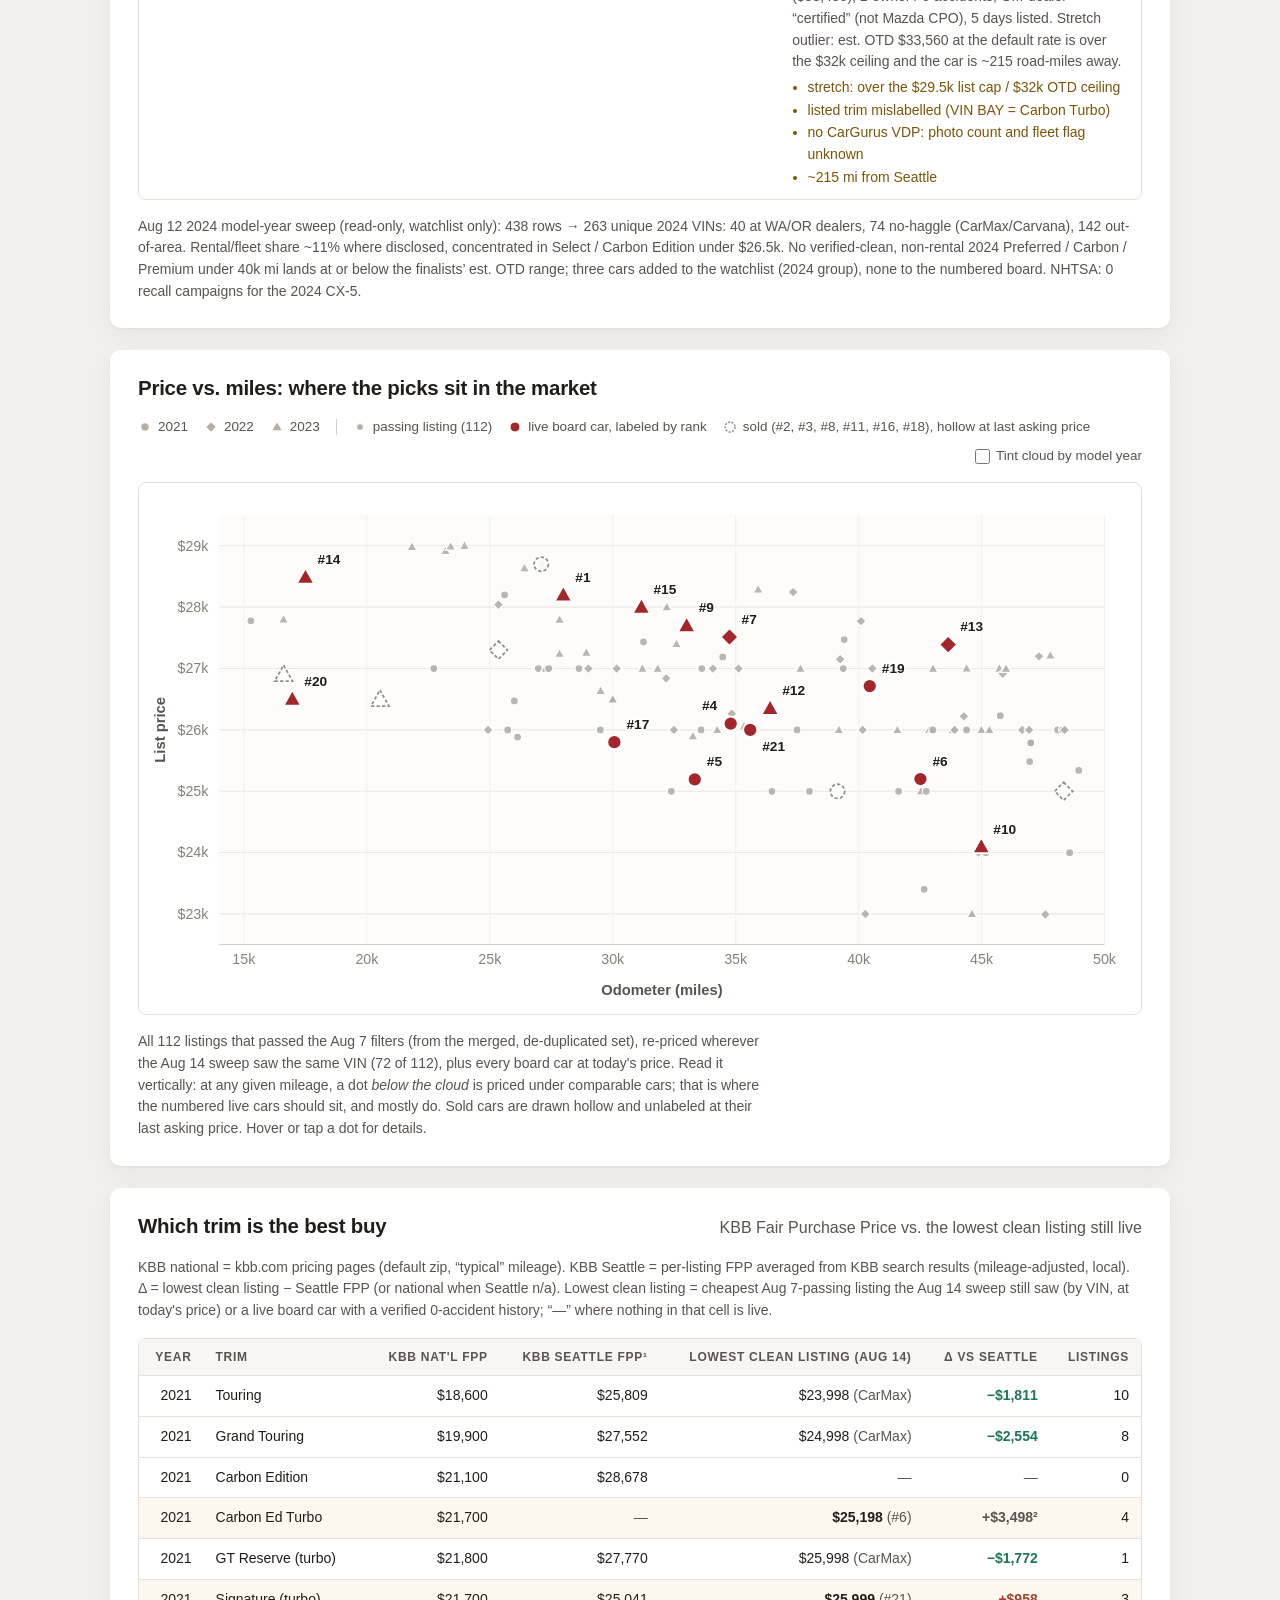
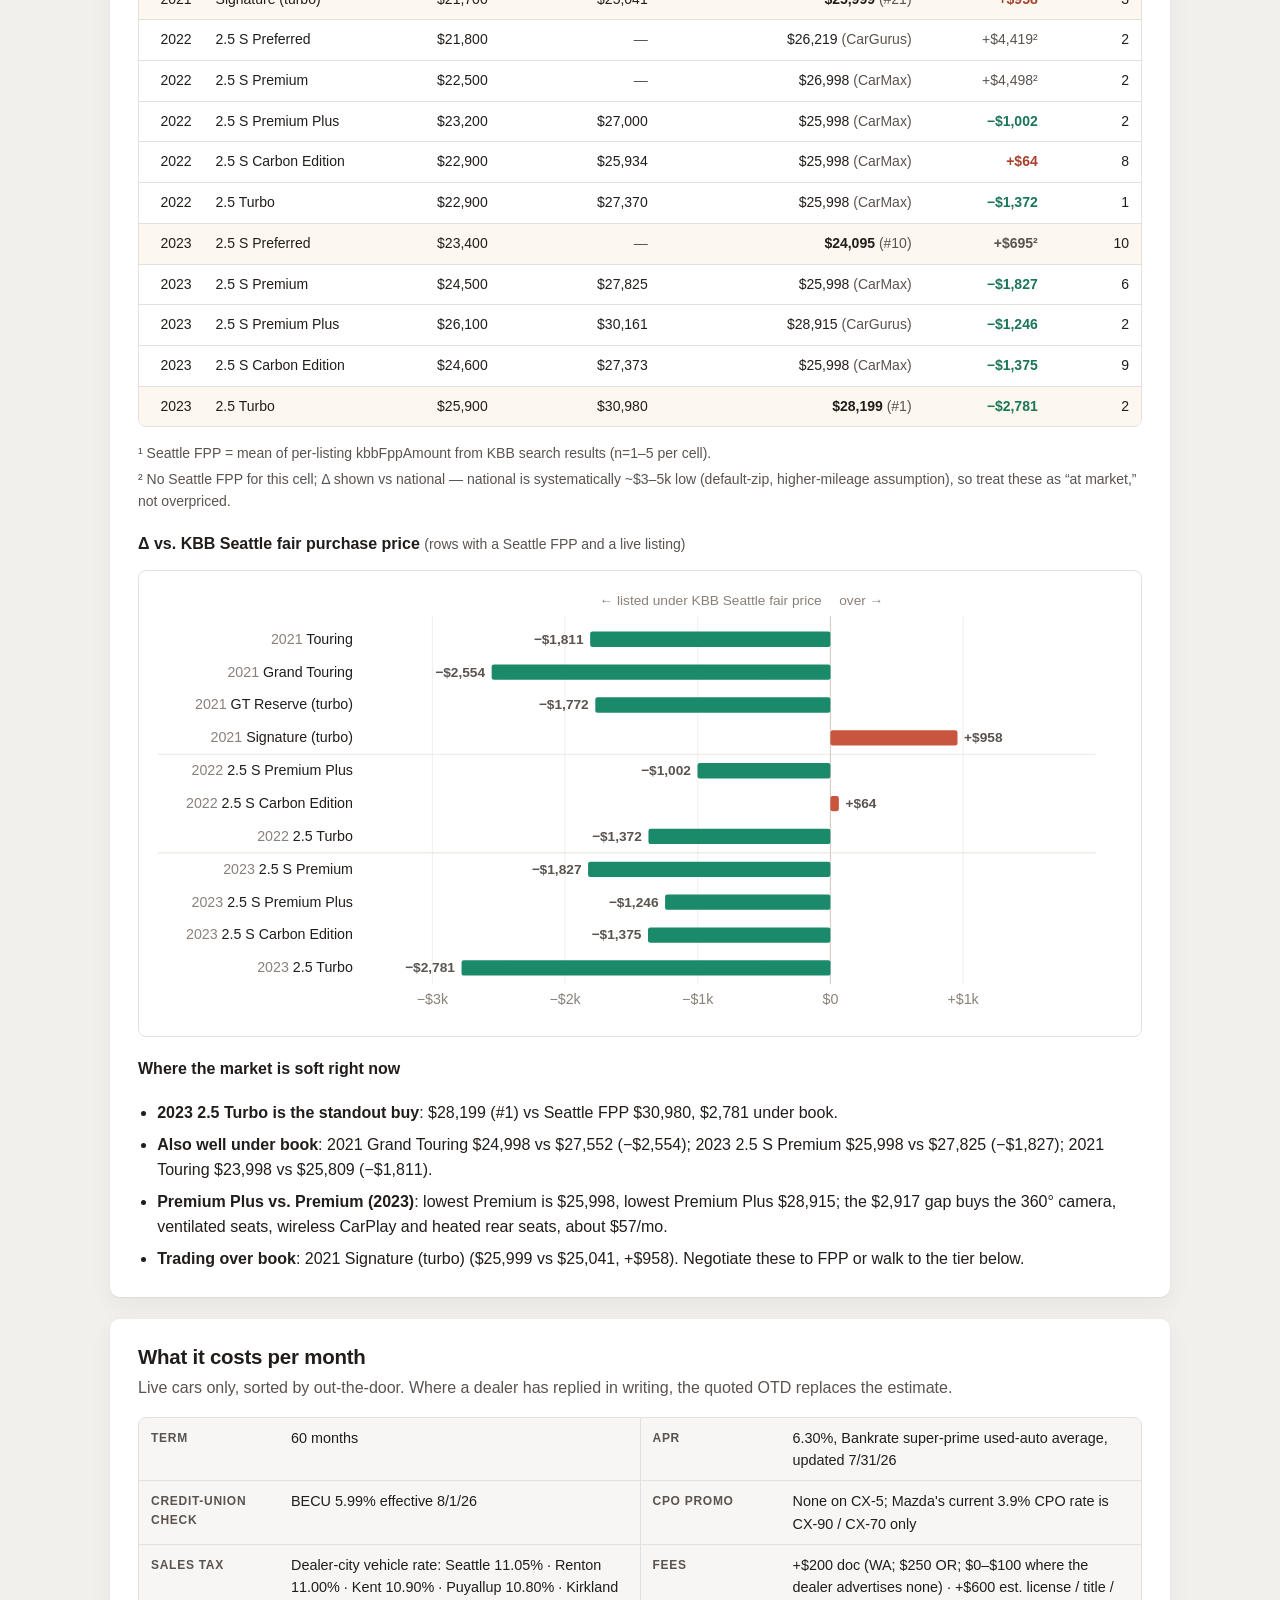
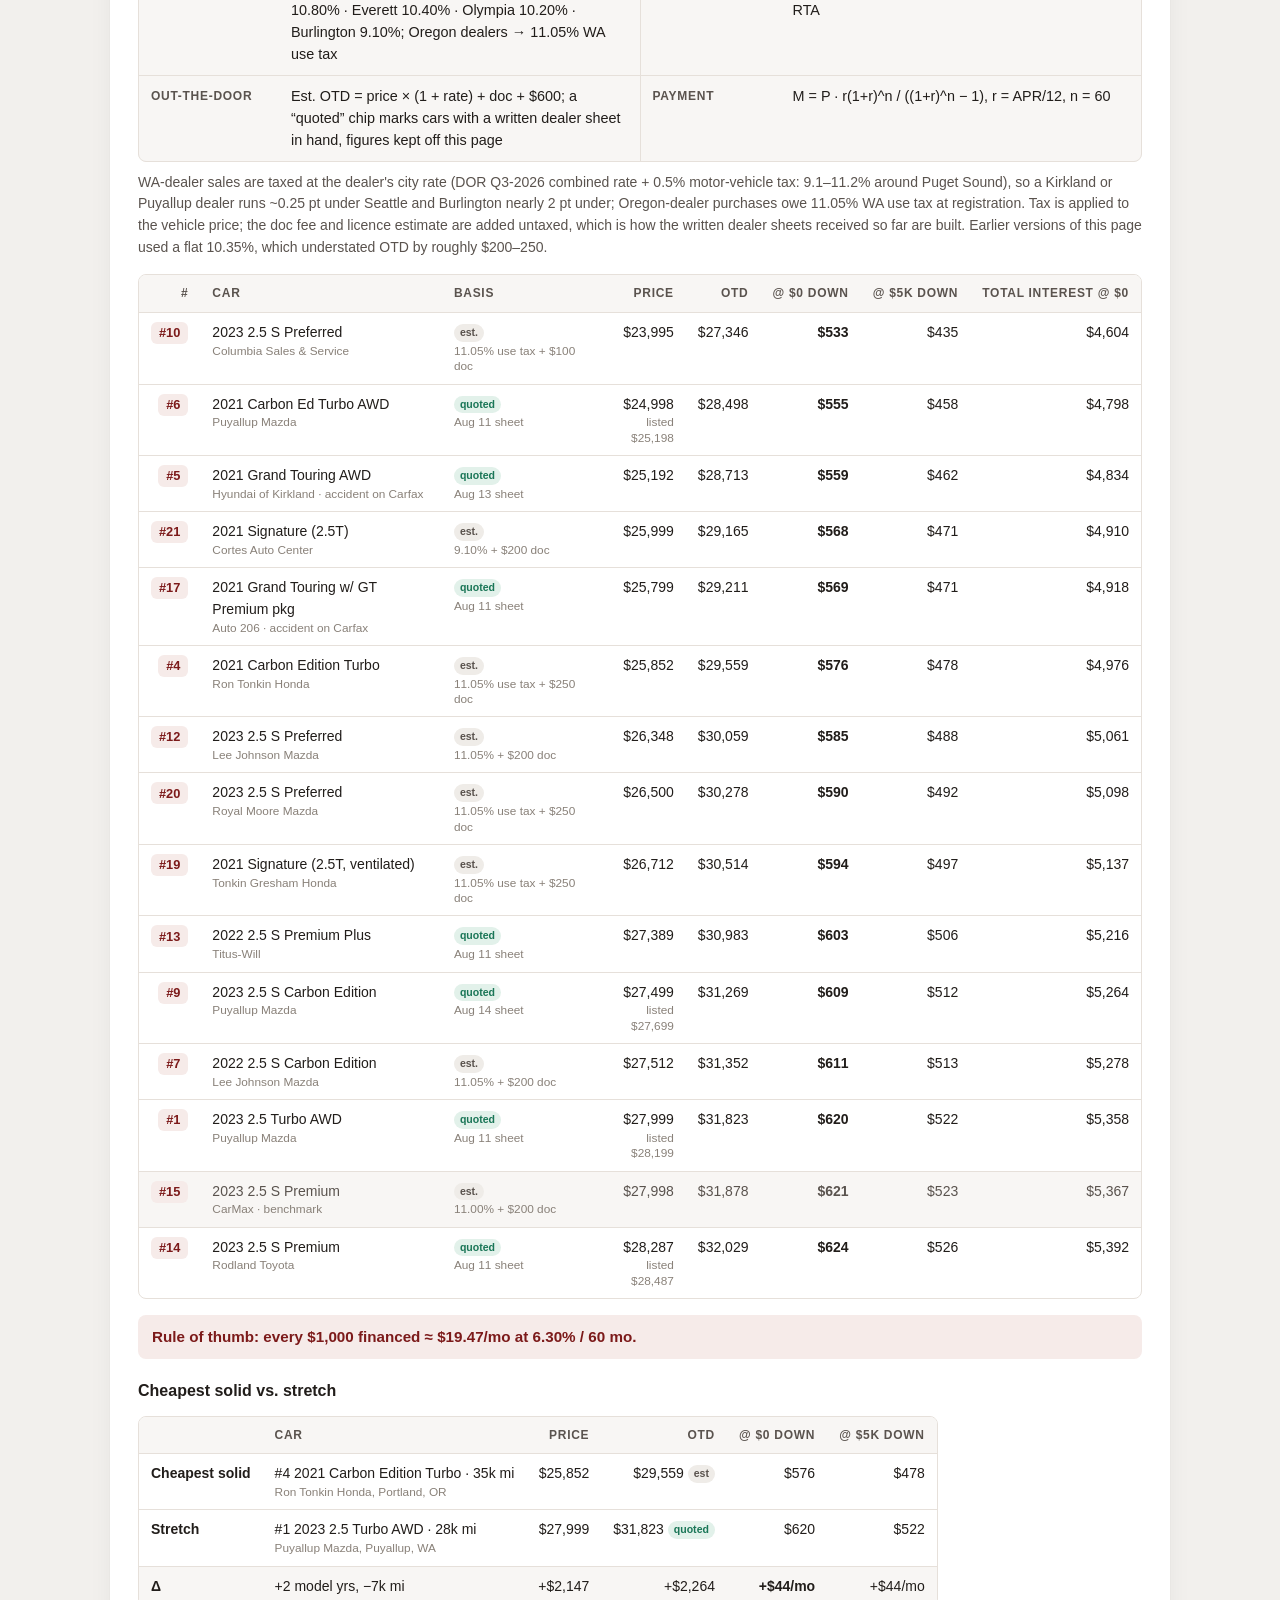
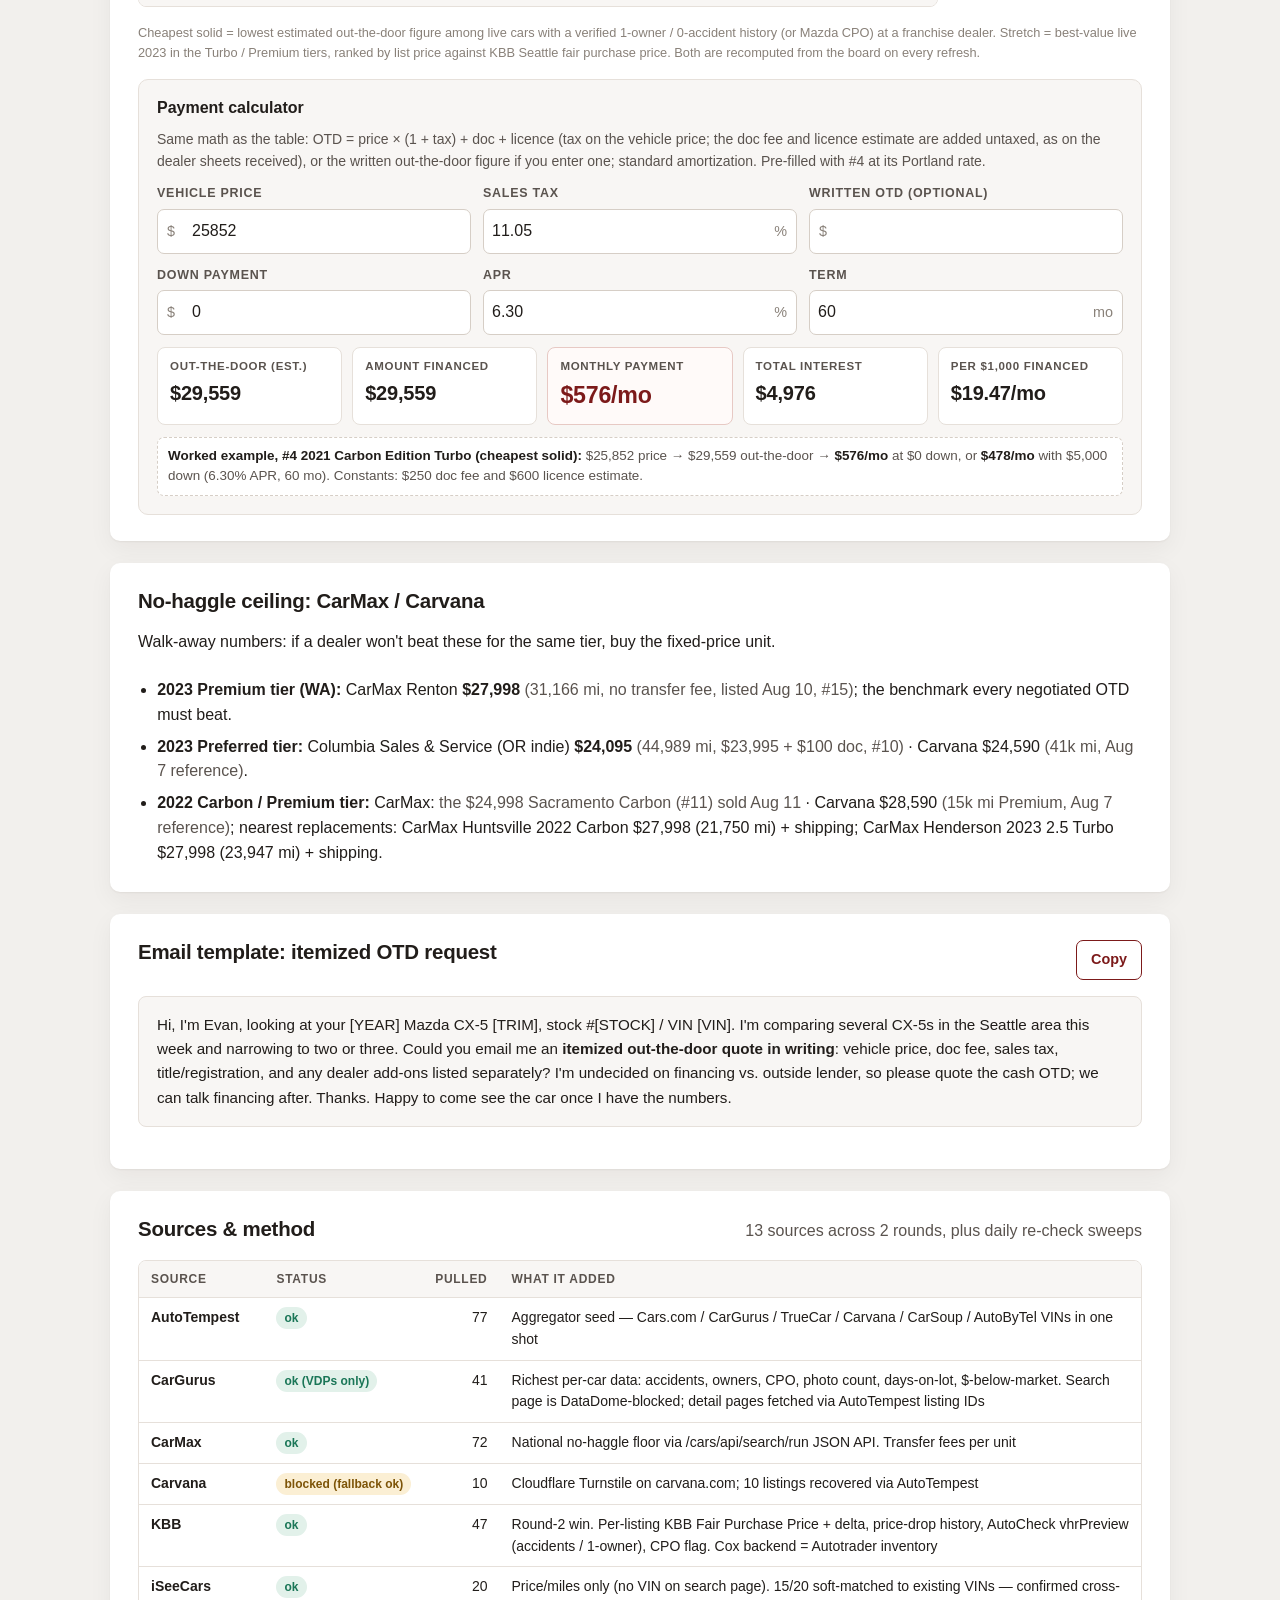
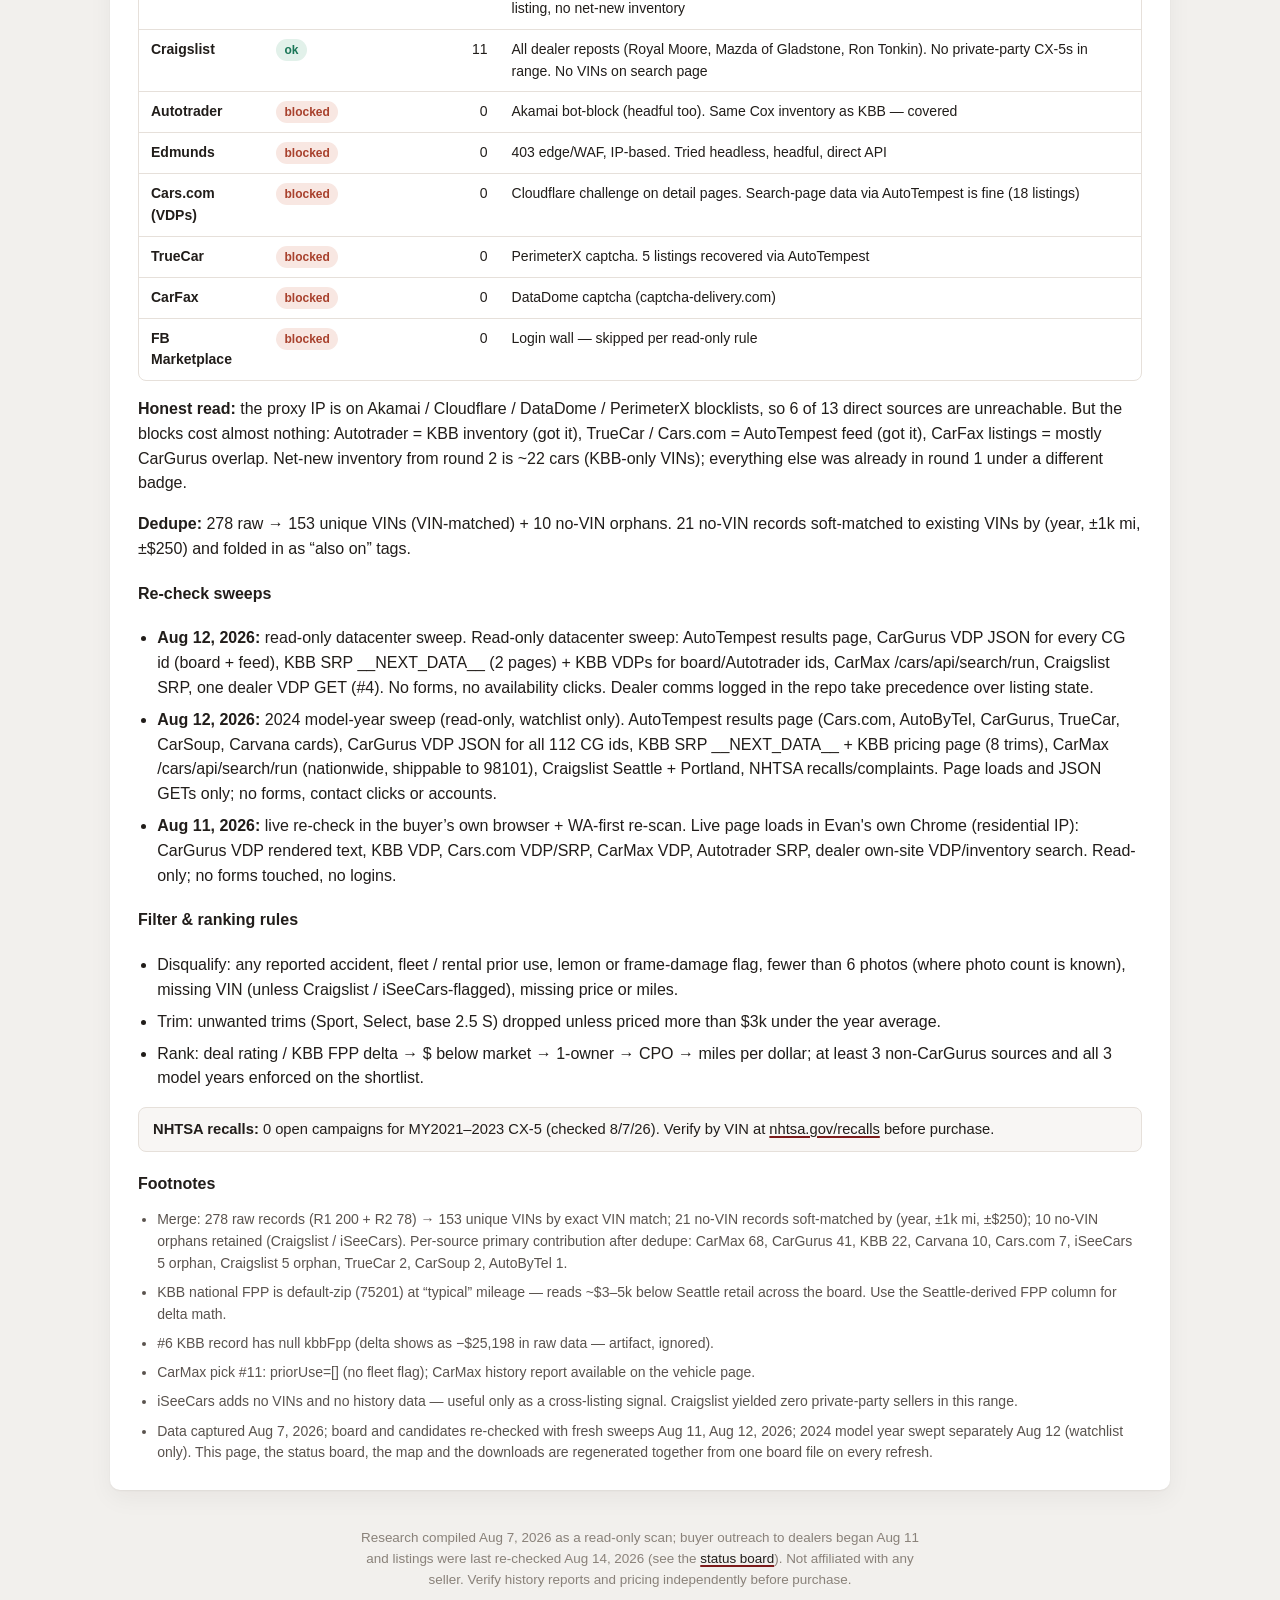
==== commit 1091d2c0: "Record the confirmed GT Premium window sheet, the scratch and the no-start The package is confirmed " ====
--- a/index.html
+++ b/index.html
@@ -629,7 +629,7 @@
       <td>Hyundai of Kirkland<br><span class="muted">Kirkland, WA</span></td>
       <td data-v="2"><span class="badge deal good">Good</span><div class="delta">$3,338 &lt; FPP</div></td>
       <td>1-own / 1</td>
-      <td class="note"><span class="muted">Leather, Bose, moonroof; GT Premium pkg adds ventilated fronts, heated rears + wheel, HUD.</span> <strong>Cheapest solid.</strong> 4 cuts, 48 days listed; Carfax clean (copy in hand). <strong>Latest:</strong> CARFAX read in full Sat Aug 15: one owner, Washington only, 12 dealer service records and no open recalls, but an accident reported 7/31/2021 with no severity, no impact location and no repair record. Previously carried here as accident-free, which was wrong.</td>
+      <td class="note"><span class="muted">Confirmed on the window sheet: ventilated front seats, heated rear seats, heated steering wheel, Active Driving Display, power folding mirrors, wiper de-icer. Leather, Bose, moonroof. Rear camera only.</span> <strong>Cheapest solid.</strong> 4 cuts, 48 days listed; Carfax clean (copy in hand). <strong>Latest:</strong> Seen in person Sat Aug 15. The GT Premium package is confirmed on the dealer window sheet. The car did not start during the visit, the dealer suspects the battery and took it into their shop, so no test drive happened. Price discussion continuing by phone.</td>
     </tr><tr>
       <td class="num" data-v="6"><span class="rank sm">#6</span></td><td data-v="0"><span class="badge status-active">Active</span></td>
       <td data-v-text="CarGurus"><span class="badge src src-cargurus">CarGurus</span><div class="also">also KBB</div></td>
@@ -719,7 +719,7 @@
         <div><dt>CPO</dt><dd>No</dd></div>
         <div><dt>Source &#183; also on</dt><dd>CarGurus<span class="also">also KBB</span></dd></div>
       </dl>
-      <p class="slc-note"><strong>Cheapest solid.</strong> 4 cuts, 48 days listed; Carfax clean. <strong>Latest:</strong> CARFAX read Aug 15: one owner and full service history, but an accident reported 7/31/2021.</p>
+      <p class="slc-note"><strong>Cheapest solid.</strong> 4 cuts, 48 days listed; Carfax clean. <strong>Latest:</strong> Seen Sat Aug 15: GT Premium confirmed on the window sheet; the car did not start and went into the dealer shop, so no test drive.</p>
       <a class="btn block" href="https://www.cargurus.com/Cars/listing/451807182" target="_blank" rel="noopener" aria-label="View listing #5 in a new tab">View listing</a>
     </article>
     <article class="slc" role="listitem" data-rank="6" data-price="25198" data-miles="42515" data-year="2021" data-monthly="555">
@@ -1032,7 +1032,7 @@
 <div class="tip" id="tip" role="tooltip" hidden></div>
 <script>(function () {
   'use strict';
-  var PTS = [{"y":2023,"m":23202,"p":28915,"r":null,"t":"2.5 S Premium Plus AWD","d":"Chuck Colvin Auto Group","c":"Mcminnville, OR","s":"CarGurus"},{"y":2023,"m":23970,"p":28998,"r":null,"t":"2.5 Turbo AWD","d":"CarMax Salem","c":"Salem, OR","s":"CarGurus"},{"y":2023,"m":27837,"p":27240,"r":null,"t":"2.5 S Premium AWD","d":"Ron Tonkin Chrysler Jeep Dodge Ram Fiat","c":"Milwaukie, OR","s":"CarGurus"},{"y":2021,"m":39412,"p":27472,"r":null,"t":"Carbon Edition","d":"Tonkin Gresham Honda","c":"Troutdale, OR","s":"KBB"},{"y":2023,"m":33261,"p":25895,"r":null,"t":"2.5 S Preferred AWD","d":"GoldBoyz Auto Sales","c":"Puyallup, WA","s":"CarGurus"},{"y":2023,"m":26409,"p":28635,"r":null,"t":"Carbon Edition","d":"Toyota of Newport","c":"Newport, OR","s":"KBB"},{"y":2023,"m":28928,"p":27260,"r":null,"t":"2.5 S Carbon Edition AWD","d":"Titus-Will Used Cars - Olympia","c":"Olympia, WA","s":"CarGurus"},{"y":2021,"m":31250,"p":27432,"r":null,"t":"Touring","d":"Kendall Gmc Buick Of Nampa","c":"Nampa, ID","s":"Cars.com"},{"y":2023,"m":32594,"p":27400,"r":null,"t":"2.5 S Carbon Edition","d":"Lexus Of Portland","c":"Portland, OR","s":"Cars.com"},{"y":2022,"m":37339,"p":28245,"r":null,"t":"2.5 S Carbon Edition","d":"Ron Tonkin Acura","c":"Portland, OR","s":"Cars.com"},{"y":2022,"m":47333,"p":27198,"r":null,"t":"Carbon Edition","d":"Doug's Lynnwood Mazda","c":"Edmonds, WA","s":"KBB"},{"y":2023,"m":23406,"p":28988,"r":null,"t":"2.5 S Premium Plus AWD","d":"Olympia Mazda","c":"Olympia, WA","s":"CarGurus"},{"y":2021,"m":26133,"p":25882,"r":null,"t":"Touring AWD","d":"Mazda of Gladstone","c":"Gladstone, OR","s":"CarGurus"},{"y":2023,"m":29506,"p":26637,"r":null,"t":"2.5 S Preferred AWD","d":"Mazda of Gladstone","c":"Gladstone, OR","s":"CarGurus"},{"y":2023,"m":45726,"p":26998,"r":null,"t":"2.5 S Carbon Edition AWD","d":"CarMax Boise (Meridian)","c":"Meridian, ID","s":"CarGurus"},{"y":2022,"m":44878,"p":23998,"r":null,"t":"2.5 S Select AWD","d":"CarMax Tri-Cities - Kennewick","c":"Richland, WA","s":"CarGurus"},{"y":2021,"m":25604,"p":28199,"r":null,"t":"Signature AWD","d":"Mazda of Salem","c":"Salem, OR","s":"CarGurus"},{"y":2023,"m":32200,"p":27998,"r":null,"t":"2.5 S Carbon Edition AWD","d":"CarMax Beaverton","c":"Beaverton, OR","s":"CarGurus"},{"y":2022,"m":44278,"p":26219,"r":null,"t":"2.5 S Preferred AWD","d":"Legacy Chrysler Jeep Dodge RAM","c":"La Grande, OR","s":"CarGurus"},{"y":2023,"m":35341,"p":26060,"r":null,"t":"2.5 S Preferred AWD","d":"Roger Kehdi Mitsubishi","c":"Tigard, OR","s":"CarGurus"},{"y":2022,"m":34843,"p":26262,"r":null,"t":"2.5 S Preferred AWD","d":"Dick Hannah Honda","c":"Vancouver, WA","s":"CarGurus"},{"y":2022,"m":39250,"p":27150,"r":null,"t":"2.5 S Carbon Edition AWD","d":"Newberg Dodge Jeep Chrysler","c":"Newberg, OR","s":"CarGurus"},{"y":2022,"m":45860,"p":26915,"r":null,"t":"2.5 S Carbon Edition AWD","d":"Newport Chevrolet GMC","c":"Newport, OR","s":"CarGurus"},{"y":2023,"m":21833,"p":28982,"r":null,"t":"AWD 2.5 S w/ Premium Plus Pkg","d":"Ron Tonkin Mazda of Portland","c":"Portland, OR","s":"KBB"},{"y":2021,"m":27089,"p":28700,"r":null,"t":"Grand Touring","d":"Doug's Lynnwood Mazda","c":"Edmonds, WA","s":"KBB"},{"y":2022,"m":40095,"p":27772,"r":null,"t":"Carbon Edition","d":"Ron Tonkin Mazda of Portland","c":"Portland, OR","s":"KBB"},{"y":2023,"m":44391,"p":27000,"r":null,"t":"AWD 2.5 S w/ Premium Package","d":"McCurley Chevrolet","c":"Pasco, WA","s":"KBB"},{"y":2021,"m":34475,"p":27188,"r":null,"t":"Touring AWD","d":"Knudtsen Foothills Mazda","c":"Spokane, WA","s":"CarGurus"},{"y":2023,"m":47797,"p":27212,"r":null,"t":"Carbon Edition","d":"Tonkin Gresham Honda","c":"Troutdale, OR","s":"KBB"},{"y":2021,"m":15281,"p":27777,"r":null,"t":"Grand Touring","d":"","c":"Tacoma, WA","s":"iSeeCars"},{"y":2023,"m":16612,"p":27800,"r":null,"t":"2.5 S Preferred","d":"","c":"Hillsboro, OR","s":"iSeeCars"},{"y":2023,"m":16969,"p":26500,"r":null,"t":"2.5 S Preferred Package","d":"Royal Moore Toyota","c":"Hillsboro, OR","s":"Cars.com"},{"y":2021,"m":22725,"p":26998,"r":null,"t":"Touring","d":"CarMax Laurel","c":"Laurel, MD","s":"CarMax"},{"y":2022,"m":25353,"p":28040,"r":null,"t":"2.5 Turbo","d":"","c":"Seattle, WA","s":"iSeeCars"},{"y":2022,"m":24927,"p":25998,"r":null,"t":"2.5 S Preferred Package","d":"CarMax Lithia Springs","c":"Lithia Springs, GA","s":"CarMax"},{"y":2021,"m":26000,"p":26471,"r":null,"t":"Touring","d":"","c":"Mazda of Gladstone","s":"Craigslist"},{"y":2021,"m":25727,"p":25999,"r":null,"t":"Touring","d":"Mazda Of Everett","c":"Everett, WA","s":"AutoByTel"},{"y":2021,"m":26976,"p":26998,"r":null,"t":"Grand Touring","d":"CarMax Frederick","c":"Frederick, MD","s":"CarMax"},{"y":2023,"m":27837,"p":27795,"r":null,"t":"2.5 S Premium","d":"","c":"Portland, OR","s":"iSeeCars"},{"y":2023,"m":27274,"p":26998,"r":null,"t":"2.5 S Preferred Package","d":"CarMax Roswell","c":"Roswell, GA","s":"CarMax"},{"y":2021,"m":27399,"p":26998,"r":null,"t":"Grand Touring","d":"CarMax Dulles","c":"Sterling, VA","s":"CarMax"},{"y":2021,"m":28627,"p":26998,"r":null,"t":"Carbon Edition","d":"CarMax Rochester","c":"Rochester, NY","s":"CarMax"},{"y":2022,"m":29010,"p":26998,"r":null,"t":"2.5 S Premium Package","d":"CarMax Sacramento South","c":"Sacramento, CA","s":"CarMax"},{"y":2022,"m":30159,"p":26998,"r":null,"t":"2.5 S Premium Package","d":"CarMax Greenville","c":"Greenville, SC","s":"CarMax"},{"y":2023,"m":30000,"p":26497,"r":null,"t":"Preferred","d":"","c":"Mazda of Gladstone","s":"Craigslist"},{"y":2023,"m":30000,"p":26497,"r":null,"t":"Preferred","d":"","c":"Mazda of Gladstone","s":"Craigslist"},{"y":2021,"m":29497,"p":25998,"r":null,"t":"Grand Touring","d":"CarMax Ocala","c":"Ocala, FL","s":"CarMax"},{"y":2023,"m":31208,"p":26998,"r":null,"t":"Carbon Edition","d":"CarMax Modesto","c":"Modesto, CA","s":"CarMax"},{"y":2023,"m":31830,"p":26998,"r":null,"t":"2.5 S Preferred Package","d":"CarMax Tallahassee","c":"Tallahassee, FL","s":"CarMax"},{"y":2022,"m":32175,"p":26840,"r":null,"t":"25 S Carbon Edition","d":"Luther Burnsville Hyundai","c":"Burnsville, MN","s":"CarSoup"},{"y":2021,"m":33620,"p":26998,"r":null,"t":"Grand Touring","d":"CarMax Centennial","c":"Las Vegas, NV","s":"CarMax"},{"y":2022,"m":32492,"p":25998,"r":null,"t":"2.5 S Preferred Package","d":"CarMax Charleston","c":"Charleston, SC","s":"CarMax"},{"y":2022,"m":34078,"p":26998,"r":null,"t":"2.5 S Preferred Package","d":"CarMax Garland","c":"Garland, TX","s":"CarMax"},{"y":2023,"m":35913,"p":28288,"r":null,"t":"2.5 S Premium","d":"Walkers Renton Mazda","c":"Renton, WA","s":"TrueCar"},{"y":2021,"m":33590,"p":25998,"r":null,"t":"Carbon Edition Turbo","d":"CarMax Albuquerque","c":"Albuquerque, NM","s":"CarMax"},{"y":2021,"m":32385,"p":24998,"r":null,"t":"Touring","d":"CarMax Fremont","c":"Fremont, CA","s":"CarMax"},{"y":2022,"m":35115,"p":26998,"r":null,"t":"Carbon Edition","d":"CarMax Midlothian","c":"Midlothian, VA","s":"CarMax"},{"y":2023,"m":34250,"p":25998,"r":null,"t":"2.5 S Preferred Package","d":"CarMax Austin North","c":"Austin, TX","s":"CarMax"},{"y":2021,"m":35518,"p":25998,"r":null,"t":"Grand Touring","d":"CarMax Fremont","c":"Fremont, CA","s":"CarMax"},{"y":2023,"m":37634,"p":26998,"r":null,"t":"2.5 S Premium Package","d":"CarMax Palmdale","c":"Palmdale, CA","s":"CarMax"},{"y":2021,"m":37493,"p":25998,"r":null,"t":"Touring","d":"CarMax Phoenix-Gilbert","c":"Gilbert, AZ","s":"CarMax"},{"y":2021,"m":39377,"p":26998,"r":null,"t":"Signature","d":"CarMax West Broad","c":"Glen Allen, VA","s":"CarMax"},{"y":2021,"m":36473,"p":24998,"r":null,"t":"Grand Touring","d":"CarMax Hulen Mall","c":"Fort Worth, TX","s":"CarMax"},{"y":2022,"m":40558,"p":26998,"r":null,"t":"2.5 S Premium Package","d":"CarMax Merrillville","c":"Merrillville, IN","s":"CarMax"},{"y":2023,"m":39198,"p":25998,"r":null,"t":"2.5 S Premium Package","d":"CarMax Smithtown","c":"Saint James, NY","s":"CarMax"},{"y":2021,"m":38000,"p":24998,"r":null,"t":"Touring","d":"CarMax Loveland","c":"Loveland, CO","s":"CarMax"},{"y":2022,"m":41295,"p":26998,"r":null,"t":"2.5 S Premium Package","d":"CarMax Garland","c":"Garland, TX","s":"CarMax"},{"y":2022,"m":40163,"p":25998,"r":null,"t":"Turbo","d":"CarMax Boynton Beach","c":"Boynton Beach, FL","s":"CarMax"},{"y":2023,"m":43025,"p":26998,"r":null,"t":"2.5 S Preferred Package","d":"CarMax Greenwood","c":"Indianapolis, IN","s":"CarMax"},{"y":2023,"m":41573,"p":25998,"r":null,"t":"Carbon Edition","d":"CarMax Fresno","c":"Fresno, CA","s":"CarMax"},{"y":2023,"m":42873,"p":25998,"r":null,"t":"Carbon Edition","d":"CarMax Live Oak","c":"San Antonio, TX","s":"CarMax"},{"y":2023,"m":42998,"p":25998,"r":null,"t":"2.5 S Preferred Package","d":"CarMax Newark","c":"Newark, DE","s":"CarMax"},{"y":2021,"m":43019,"p":25998,"r":null,"t":"Touring","d":"CarMax Merrillville","c":"Merrillville, IN","s":"CarMax"},{"y":2021,"m":41625,"p":24998,"r":null,"t":"Touring","d":"CarMax Tuscaloosa","c":"Tuscaloosa, AL","s":"CarMax"},{"y":2023,"m":43835,"p":25998,"r":null,"t":"2.5 S Preferred Package","d":"CarMax Garland","c":"Garland, TX","s":"CarMax"},{"y":2022,"m":43904,"p":25998,"r":null,"t":"Carbon Edition","d":"CarMax Ocala","c":"Ocala, FL","s":"CarMax"},{"y":2021,"m":45764,"p":26230,"r":null,"t":"Grand Touring AWD","d":"Tonkin Hillsboro Chrysler Jeep Dodge RAM","c":"Hillsboro, OR","s":"CarGurus"},{"y":2023,"m":42541,"p":24998,"r":null,"t":"2.5 S Preferred Package","d":"CarMax Parker","c":"Parker, CO","s":"CarMax"},{"y":2023,"m":45998,"p":26998,"r":null,"t":"Carbon Edition","d":"CarMax Phoenix-Gilbert","c":"Gilbert, AZ","s":"CarMax"},{"y":2021,"m":44390,"p":25998,"r":null,"t":"Grand Touring","d":"CarMax Gaithersburg","c":"Gaithersburg, MD","s":"CarMax"},{"y":2021,"m":42753,"p":24998,"r":null,"t":"Grand Touring","d":"CarMax Jacksonville","c":"Jacksonville, FL","s":"CarMax"},{"y":2023,"m":44995,"p":25998,"r":null,"t":"Carbon Edition","d":"CarMax Orlando","c":"Orlando, FL","s":"CarMax"},{"y":2023,"m":45319,"p":25998,"r":null,"t":"2.5 S Preferred Package","d":"CarMax Salt Lake (South Jordan)","c":"South Jordan, UT","s":"CarMax"},{"y":2022,"m":40273,"p":22998,"r":null,"t":"2.5 S","d":"CarMax Murrieta","c":"Murrieta, CA","s":"CarMax"},{"y":2022,"m":46655,"p":25998,"r":null,"t":"Carbon Edition","d":"CarMax Grand Rapids (Kentwood)","c":"Kentwood, MI","s":"CarMax"},{"y":2022,"m":46935,"p":25998,"r":null,"t":"2.5 S Premium Plus Package","d":"CarMax Clermont","c":"Clermont, FL","s":"CarMax"},{"y":2021,"m":47000,"p":25787,"r":null,"t":"Touring","d":"","c":"Mazda of Gladstone","s":"Craigslist"},{"y":2021,"m":47000,"p":25787,"r":null,"t":"Touring","d":"","c":"Mazda of Gladstone","s":"Craigslist"},{"y":2021,"m":42665,"p":23400,"r":null,"t":"Touring","d":"","c":"Hillsboro, OR","s":"iSeeCars"},{"y":2021,"m":48092,"p":25998,"r":null,"t":"Grand Touring","d":"CarMax Westborough","c":"Westborough, MA","s":"CarMax"},{"y":2021,"m":48294,"p":25998,"r":null,"t":"Grand Touring Reserve","d":"CarMax Brandywine","c":"Brandywine, MD","s":"CarMax"},{"y":2022,"m":48384,"p":25998,"r":null,"t":"Carbon Edition","d":"CarMax Salt Lake (South Jordan)","c":"South Jordan, UT","s":"CarMax"},{"y":2021,"m":45174,"p":23998,"r":null,"t":"Touring","d":"CarMax Buford","c":"Buford, GA","s":"CarMax"},{"y":2021,"m":48955,"p":25338,"r":null,"t":"Grand Touring","d":"Barnett White Bear Chrysler Jeep Dodge Ram Kia","c":"White Bear Lake, MN","s":"CarSoup"},{"y":2023,"m":44609,"p":22998,"r":null,"t":"2.5 S","d":"CarMax White Marsh","c":"White Marsh, MD","s":"CarMax"},{"y":2022,"m":47595,"p":22990,"r":null,"t":"2.5 S Select Sport Utility 4D","d":"","c":"Eugene, OR","s":"Carvana"},{"y":2021,"m":48583,"p":23998,"r":null,"t":"Touring","d":"CarMax Virginia Beach","c":"Virginia Beach, VA","s":"CarMax"},{"y":2021,"m":46958,"p":25482,"r":null,"t":"Touring AWD","d":"Mazda of Gladstone","c":"Gladstone, OR","s":"CarGurus"},{"y":2023,"m":20533,"p":26495,"r":18,"t":"2.5 S Preferred AWD (sold Aug 11)","d":"Auto Connections of Bellevue (independent)","c":"Bellevue, WA","s":"CarGurus"},{"y":2021,"m":27089,"p":28700,"r":16,"t":"Grand Touring AWD (sold Aug 11)","d":"Doug's Lynnwood Mazda","c":"Edmonds, WA","s":"Cars.com"},{"y":2022,"m":48337,"p":24998,"r":11,"t":"Carbon Edition (sold Aug 11)","d":"CarMax Sacramento South","c":"Sacramento, CA","s":"CarMax"},{"y":2023,"m":16615,"p":26900,"r":8,"t":"2.5 S Preferred AWD (sold Aug 13)","d":"Royal Moore Mazda","c":"Hillsboro, OR","s":"CarGurus"},{"y":2021,"m":39141,"p":24999,"r":3,"t":"Grand Touring Reserve AWD (2.5 Turbo) (sold Aug 11)","d":"BMW Seattle","c":"Seattle, WA","s":"KBB"},{"y":2022,"m":25353,"p":27300,"r":2,"t":"2.5 Turbo AWD (sold Aug 11)","d":"Acura of Seattle","c":"Tukwila, WA","s":"CarGurus"},{"y":2021,"m":35589,"p":25999,"r":21,"t":"Signature AWD (2.5 Turbo)","d":"Cortes Auto Center (independent)","c":"Burlington, WA","s":"KBB"},{"y":2023,"m":16969,"p":26500,"r":20,"t":"2.5 S Preferred AWD","d":"Royal Moore Mazda","c":"Hillsboro, OR","s":"Cars.com"},{"y":2021,"m":40451,"p":26712,"r":19,"t":"Signature AWD (2.5 Turbo)","d":"Tonkin Gresham Honda","c":"Troutdale, OR","s":"Cars.com"},{"y":2021,"m":30066,"p":25799,"r":17,"t":"Grand Touring w/ GT Premium Package AWD (verified: Autotrader VDP title)","d":"Auto 206 (independent)","c":"Kent, WA","s":"Autotrader"},{"y":2023,"m":31166,"p":27998,"r":15,"t":"2.5 S Premium AWD","d":"CarMax Renton","c":"Renton, WA","s":"CarMax"},{"y":2023,"m":17505,"p":28487,"r":14,"t":"2.5 S Premium AWD","d":"Rodland Toyota of Everett","c":"Everett, WA","s":"CarGurus"},{"y":2022,"m":43640,"p":27389,"r":13,"t":"2.5 S w/ Premium Plus Package AWD","d":"Titus-Will Chevrolet GMC Cadillac","c":"Olympia, WA","s":"KBB"},{"y":2023,"m":36400,"p":26348,"r":12,"t":"2.5 S Preferred AWD \u2014 Mazda Certified Pre-Owned","d":"Lee Johnson Mazda of Seattle","c":"Seattle, WA","s":"Cars.com"},{"y":2023,"m":44989,"p":24095,"r":10,"t":"2.5 S Preferred AWD","d":"Columbia Sales & Service","c":"Portland, OR","s":"Cars.com"},{"y":2023,"m":33006,"p":27699,"r":9,"t":"2.5 S Carbon Edition AWD \u2014 Mazda Certified Pre-Owned","d":"Puyallup Mazda","c":"Puyallup, WA","s":"CarGurus"},{"y":2022,"m":34749,"p":27512,"r":7,"t":"2.5 S Carbon Edition AWD \u2014 Mazda Certified Pre-Owned","d":"Lee Johnson Mazda of Seattle","c":"Seattle, WA","s":"CarGurus"},{"y":2021,"m":42515,"p":25198,"r":6,"t":"Carbon Edition Turbo AWD","d":"Puyallup Mazda","c":"Puyallup, WA","s":"CarGurus"},{"y":2021,"m":33336,"p":25192,"r":5,"t":"Grand Touring AWD (GT Premium Pkg per KBB)","d":"Hyundai of Kirkland / Ford of Kirkland","c":"Kirkland, WA","s":"CarGurus"},{"y":2021,"m":34800,"p":26102,"r":4,"t":"Carbon Edition TURBO AWD (confirmed by dealer VDP + VIN pattern JM3KFBCY)","d":"Ron Tonkin Honda","c":"Portland, OR","s":"KBB"},{"y":2023,"m":27990,"p":28199,"r":1,"t":"2.5 Turbo AWD","d":"Puyallup Mazda","c":"Puyallup, WA","s":"CarGurus"}];
+  var PTS = [{"y":2023,"m":23202,"p":28915,"r":null,"t":"2.5 S Premium Plus AWD","d":"Chuck Colvin Auto Group","c":"Mcminnville, OR","s":"CarGurus"},{"y":2023,"m":23970,"p":28998,"r":null,"t":"2.5 Turbo AWD","d":"CarMax Salem","c":"Salem, OR","s":"CarGurus"},{"y":2023,"m":27837,"p":27240,"r":null,"t":"2.5 S Premium AWD","d":"Ron Tonkin Chrysler Jeep Dodge Ram Fiat","c":"Milwaukie, OR","s":"CarGurus"},{"y":2021,"m":39412,"p":27472,"r":null,"t":"Carbon Edition","d":"Tonkin Gresham Honda","c":"Troutdale, OR","s":"KBB"},{"y":2023,"m":33261,"p":25895,"r":null,"t":"2.5 S Preferred AWD","d":"GoldBoyz Auto Sales","c":"Puyallup, WA","s":"CarGurus"},{"y":2023,"m":26409,"p":28635,"r":null,"t":"Carbon Edition","d":"Toyota of Newport","c":"Newport, OR","s":"KBB"},{"y":2023,"m":28928,"p":27260,"r":null,"t":"2.5 S Carbon Edition AWD","d":"Titus-Will Used Cars - Olympia","c":"Olympia, WA","s":"CarGurus"},{"y":2021,"m":31250,"p":27432,"r":null,"t":"Touring","d":"Kendall Gmc Buick Of Nampa","c":"Nampa, ID","s":"Cars.com"},{"y":2023,"m":32594,"p":27400,"r":null,"t":"2.5 S Carbon Edition","d":"Lexus Of Portland","c":"Portland, OR","s":"Cars.com"},{"y":2022,"m":37339,"p":28245,"r":null,"t":"2.5 S Carbon Edition","d":"Ron Tonkin Acura","c":"Portland, OR","s":"Cars.com"},{"y":2022,"m":47333,"p":27198,"r":null,"t":"Carbon Edition","d":"Doug's Lynnwood Mazda","c":"Edmonds, WA","s":"KBB"},{"y":2023,"m":23406,"p":28988,"r":null,"t":"2.5 S Premium Plus AWD","d":"Olympia Mazda","c":"Olympia, WA","s":"CarGurus"},{"y":2021,"m":26133,"p":25882,"r":null,"t":"Touring AWD","d":"Mazda of Gladstone","c":"Gladstone, OR","s":"CarGurus"},{"y":2023,"m":29506,"p":26637,"r":null,"t":"2.5 S Preferred AWD","d":"Mazda of Gladstone","c":"Gladstone, OR","s":"CarGurus"},{"y":2023,"m":45726,"p":26998,"r":null,"t":"2.5 S Carbon Edition AWD","d":"CarMax Boise (Meridian)","c":"Meridian, ID","s":"CarGurus"},{"y":2022,"m":44878,"p":23998,"r":null,"t":"2.5 S Select AWD","d":"CarMax Tri-Cities - Kennewick","c":"Richland, WA","s":"CarGurus"},{"y":2021,"m":25604,"p":28199,"r":null,"t":"Signature AWD","d":"Mazda of Salem","c":"Salem, OR","s":"CarGurus"},{"y":2023,"m":32200,"p":27998,"r":null,"t":"2.5 S Carbon Edition AWD","d":"CarMax Beaverton","c":"Beaverton, OR","s":"CarGurus"},{"y":2022,"m":44278,"p":26219,"r":null,"t":"2.5 S Preferred AWD","d":"Legacy Chrysler Jeep Dodge RAM","c":"La Grande, OR","s":"CarGurus"},{"y":2023,"m":35341,"p":26060,"r":null,"t":"2.5 S Preferred AWD","d":"Roger Kehdi Mitsubishi","c":"Tigard, OR","s":"CarGurus"},{"y":2022,"m":34843,"p":26262,"r":null,"t":"2.5 S Preferred AWD","d":"Dick Hannah Honda","c":"Vancouver, WA","s":"CarGurus"},{"y":2022,"m":39250,"p":27150,"r":null,"t":"2.5 S Carbon Edition AWD","d":"Newberg Dodge Jeep Chrysler","c":"Newberg, OR","s":"CarGurus"},{"y":2022,"m":45860,"p":26915,"r":null,"t":"2.5 S Carbon Edition AWD","d":"Newport Chevrolet GMC","c":"Newport, OR","s":"CarGurus"},{"y":2023,"m":21833,"p":28982,"r":null,"t":"AWD 2.5 S w/ Premium Plus Pkg","d":"Ron Tonkin Mazda of Portland","c":"Portland, OR","s":"KBB"},{"y":2021,"m":27089,"p":28700,"r":null,"t":"Grand Touring","d":"Doug's Lynnwood Mazda","c":"Edmonds, WA","s":"KBB"},{"y":2022,"m":40095,"p":27772,"r":null,"t":"Carbon Edition","d":"Ron Tonkin Mazda of Portland","c":"Portland, OR","s":"KBB"},{"y":2023,"m":44391,"p":27000,"r":null,"t":"AWD 2.5 S w/ Premium Package","d":"McCurley Chevrolet","c":"Pasco, WA","s":"KBB"},{"y":2021,"m":34475,"p":27188,"r":null,"t":"Touring AWD","d":"Knudtsen Foothills Mazda","c":"Spokane, WA","s":"CarGurus"},{"y":2023,"m":47797,"p":27212,"r":null,"t":"Carbon Edition","d":"Tonkin Gresham Honda","c":"Troutdale, OR","s":"KBB"},{"y":2021,"m":15281,"p":27777,"r":null,"t":"Grand Touring","d":"","c":"Tacoma, WA","s":"iSeeCars"},{"y":2023,"m":16612,"p":27800,"r":null,"t":"2.5 S Preferred","d":"","c":"Hillsboro, OR","s":"iSeeCars"},{"y":2023,"m":16969,"p":26500,"r":null,"t":"2.5 S Preferred Package","d":"Royal Moore Toyota","c":"Hillsboro, OR","s":"Cars.com"},{"y":2021,"m":22725,"p":26998,"r":null,"t":"Touring","d":"CarMax Laurel","c":"Laurel, MD","s":"CarMax"},{"y":2022,"m":25353,"p":28040,"r":null,"t":"2.5 Turbo","d":"","c":"Seattle, WA","s":"iSeeCars"},{"y":2022,"m":24927,"p":25998,"r":null,"t":"2.5 S Preferred Package","d":"CarMax Lithia Springs","c":"Lithia Springs, GA","s":"CarMax"},{"y":2021,"m":26000,"p":26471,"r":null,"t":"Touring","d":"","c":"Mazda of Gladstone","s":"Craigslist"},{"y":2021,"m":25727,"p":25999,"r":null,"t":"Touring","d":"Mazda Of Everett","c":"Everett, WA","s":"AutoByTel"},{"y":2021,"m":26976,"p":26998,"r":null,"t":"Grand Touring","d":"CarMax Frederick","c":"Frederick, MD","s":"CarMax"},{"y":2023,"m":27837,"p":27795,"r":null,"t":"2.5 S Premium","d":"","c":"Portland, OR","s":"iSeeCars"},{"y":2023,"m":27274,"p":26998,"r":null,"t":"2.5 S Preferred Package","d":"CarMax Roswell","c":"Roswell, GA","s":"CarMax"},{"y":2021,"m":27399,"p":26998,"r":null,"t":"Grand Touring","d":"CarMax Dulles","c":"Sterling, VA","s":"CarMax"},{"y":2021,"m":28627,"p":26998,"r":null,"t":"Carbon Edition","d":"CarMax Rochester","c":"Rochester, NY","s":"CarMax"},{"y":2022,"m":29010,"p":26998,"r":null,"t":"2.5 S Premium Package","d":"CarMax Sacramento South","c":"Sacramento, CA","s":"CarMax"},{"y":2022,"m":30159,"p":26998,"r":null,"t":"2.5 S Premium Package","d":"CarMax Greenville","c":"Greenville, SC","s":"CarMax"},{"y":2023,"m":30000,"p":26497,"r":null,"t":"Preferred","d":"","c":"Mazda of Gladstone","s":"Craigslist"},{"y":2023,"m":30000,"p":26497,"r":null,"t":"Preferred","d":"","c":"Mazda of Gladstone","s":"Craigslist"},{"y":2021,"m":29497,"p":25998,"r":null,"t":"Grand Touring","d":"CarMax Ocala","c":"Ocala, FL","s":"CarMax"},{"y":2023,"m":31208,"p":26998,"r":null,"t":"Carbon Edition","d":"CarMax Modesto","c":"Modesto, CA","s":"CarMax"},{"y":2023,"m":31830,"p":26998,"r":null,"t":"2.5 S Preferred Package","d":"CarMax Tallahassee","c":"Tallahassee, FL","s":"CarMax"},{"y":2022,"m":32175,"p":26840,"r":null,"t":"25 S Carbon Edition","d":"Luther Burnsville Hyundai","c":"Burnsville, MN","s":"CarSoup"},{"y":2021,"m":33620,"p":26998,"r":null,"t":"Grand Touring","d":"CarMax Centennial","c":"Las Vegas, NV","s":"CarMax"},{"y":2022,"m":32492,"p":25998,"r":null,"t":"2.5 S Preferred Package","d":"CarMax Charleston","c":"Charleston, SC","s":"CarMax"},{"y":2022,"m":34078,"p":26998,"r":null,"t":"2.5 S Preferred Package","d":"CarMax Garland","c":"Garland, TX","s":"CarMax"},{"y":2023,"m":35913,"p":28288,"r":null,"t":"2.5 S Premium","d":"Walkers Renton Mazda","c":"Renton, WA","s":"TrueCar"},{"y":2021,"m":33590,"p":25998,"r":null,"t":"Carbon Edition Turbo","d":"CarMax Albuquerque","c":"Albuquerque, NM","s":"CarMax"},{"y":2021,"m":32385,"p":24998,"r":null,"t":"Touring","d":"CarMax Fremont","c":"Fremont, CA","s":"CarMax"},{"y":2022,"m":35115,"p":26998,"r":null,"t":"Carbon Edition","d":"CarMax Midlothian","c":"Midlothian, VA","s":"CarMax"},{"y":2023,"m":34250,"p":25998,"r":null,"t":"2.5 S Preferred Package","d":"CarMax Austin North","c":"Austin, TX","s":"CarMax"},{"y":2021,"m":35518,"p":25998,"r":null,"t":"Grand Touring","d":"CarMax Fremont","c":"Fremont, CA","s":"CarMax"},{"y":2023,"m":37634,"p":26998,"r":null,"t":"2.5 S Premium Package","d":"CarMax Palmdale","c":"Palmdale, CA","s":"CarMax"},{"y":2021,"m":37493,"p":25998,"r":null,"t":"Touring","d":"CarMax Phoenix-Gilbert","c":"Gilbert, AZ","s":"CarMax"},{"y":2021,"m":39377,"p":26998,"r":null,"t":"Signature","d":"CarMax West Broad","c":"Glen Allen, VA","s":"CarMax"},{"y":2021,"m":36473,"p":24998,"r":null,"t":"Grand Touring","d":"CarMax Hulen Mall","c":"Fort Worth, TX","s":"CarMax"},{"y":2022,"m":40558,"p":26998,"r":null,"t":"2.5 S Premium Package","d":"CarMax Merrillville","c":"Merrillville, IN","s":"CarMax"},{"y":2023,"m":39198,"p":25998,"r":null,"t":"2.5 S Premium Package","d":"CarMax Smithtown","c":"Saint James, NY","s":"CarMax"},{"y":2021,"m":38000,"p":24998,"r":null,"t":"Touring","d":"CarMax Loveland","c":"Loveland, CO","s":"CarMax"},{"y":2022,"m":41295,"p":26998,"r":null,"t":"2.5 S Premium Package","d":"CarMax Garland","c":"Garland, TX","s":"CarMax"},{"y":2022,"m":40163,"p":25998,"r":null,"t":"Turbo","d":"CarMax Boynton Beach","c":"Boynton Beach, FL","s":"CarMax"},{"y":2023,"m":43025,"p":26998,"r":null,"t":"2.5 S Preferred Package","d":"CarMax Greenwood","c":"Indianapolis, IN","s":"CarMax"},{"y":2023,"m":41573,"p":25998,"r":null,"t":"Carbon Edition","d":"CarMax Fresno","c":"Fresno, CA","s":"CarMax"},{"y":2023,"m":42873,"p":25998,"r":null,"t":"Carbon Edition","d":"CarMax Live Oak","c":"San Antonio, TX","s":"CarMax"},{"y":2023,"m":42998,"p":25998,"r":null,"t":"2.5 S Preferred Package","d":"CarMax Newark","c":"Newark, DE","s":"CarMax"},{"y":2021,"m":43019,"p":25998,"r":null,"t":"Touring","d":"CarMax Merrillville","c":"Merrillville, IN","s":"CarMax"},{"y":2021,"m":41625,"p":24998,"r":null,"t":"Touring","d":"CarMax Tuscaloosa","c":"Tuscaloosa, AL","s":"CarMax"},{"y":2023,"m":43835,"p":25998,"r":null,"t":"2.5 S Preferred Package","d":"CarMax Garland","c":"Garland, TX","s":"CarMax"},{"y":2022,"m":43904,"p":25998,"r":null,"t":"Carbon Edition","d":"CarMax Ocala","c":"Ocala, FL","s":"CarMax"},{"y":2021,"m":45764,"p":26230,"r":null,"t":"Grand Touring AWD","d":"Tonkin Hillsboro Chrysler Jeep Dodge RAM","c":"Hillsboro, OR","s":"CarGurus"},{"y":2023,"m":42541,"p":24998,"r":null,"t":"2.5 S Preferred Package","d":"CarMax Parker","c":"Parker, CO","s":"CarMax"},{"y":2023,"m":45998,"p":26998,"r":null,"t":"Carbon Edition","d":"CarMax Phoenix-Gilbert","c":"Gilbert, AZ","s":"CarMax"},{"y":2021,"m":44390,"p":25998,"r":null,"t":"Grand Touring","d":"CarMax Gaithersburg","c":"Gaithersburg, MD","s":"CarMax"},{"y":2021,"m":42753,"p":24998,"r":null,"t":"Grand Touring","d":"CarMax Jacksonville","c":"Jacksonville, FL","s":"CarMax"},{"y":2023,"m":44995,"p":25998,"r":null,"t":"Carbon Edition","d":"CarMax Orlando","c":"Orlando, FL","s":"CarMax"},{"y":2023,"m":45319,"p":25998,"r":null,"t":"2.5 S Preferred Package","d":"CarMax Salt Lake (South Jordan)","c":"South Jordan, UT","s":"CarMax"},{"y":2022,"m":40273,"p":22998,"r":null,"t":"2.5 S","d":"CarMax Murrieta","c":"Murrieta, CA","s":"CarMax"},{"y":2022,"m":46655,"p":25998,"r":null,"t":"Carbon Edition","d":"CarMax Grand Rapids (Kentwood)","c":"Kentwood, MI","s":"CarMax"},{"y":2022,"m":46935,"p":25998,"r":null,"t":"2.5 S Premium Plus Package","d":"CarMax Clermont","c":"Clermont, FL","s":"CarMax"},{"y":2021,"m":47000,"p":25787,"r":null,"t":"Touring","d":"","c":"Mazda of Gladstone","s":"Craigslist"},{"y":2021,"m":47000,"p":25787,"r":null,"t":"Touring","d":"","c":"Mazda of Gladstone","s":"Craigslist"},{"y":2021,"m":42665,"p":23400,"r":null,"t":"Touring","d":"","c":"Hillsboro, OR","s":"iSeeCars"},{"y":2021,"m":48092,"p":25998,"r":null,"t":"Grand Touring","d":"CarMax Westborough","c":"Westborough, MA","s":"CarMax"},{"y":2021,"m":48294,"p":25998,"r":null,"t":"Grand Touring Reserve","d":"CarMax Brandywine","c":"Brandywine, MD","s":"CarMax"},{"y":2022,"m":48384,"p":25998,"r":null,"t":"Carbon Edition","d":"CarMax Salt Lake (South Jordan)","c":"South Jordan, UT","s":"CarMax"},{"y":2021,"m":45174,"p":23998,"r":null,"t":"Touring","d":"CarMax Buford","c":"Buford, GA","s":"CarMax"},{"y":2021,"m":48955,"p":25338,"r":null,"t":"Grand Touring","d":"Barnett White Bear Chrysler Jeep Dodge Ram Kia","c":"White Bear Lake, MN","s":"CarSoup"},{"y":2023,"m":44609,"p":22998,"r":null,"t":"2.5 S","d":"CarMax White Marsh","c":"White Marsh, MD","s":"CarMax"},{"y":2022,"m":47595,"p":22990,"r":null,"t":"2.5 S Select Sport Utility 4D","d":"","c":"Eugene, OR","s":"Carvana"},{"y":2021,"m":48583,"p":23998,"r":null,"t":"Touring","d":"CarMax Virginia Beach","c":"Virginia Beach, VA","s":"CarMax"},{"y":2021,"m":46958,"p":25482,"r":null,"t":"Touring AWD","d":"Mazda of Gladstone","c":"Gladstone, OR","s":"CarGurus"},{"y":2023,"m":20533,"p":26495,"r":18,"t":"2.5 S Preferred AWD (sold Aug 11)","d":"Auto Connections of Bellevue (independent)","c":"Bellevue, WA","s":"CarGurus"},{"y":2021,"m":27089,"p":28700,"r":16,"t":"Grand Touring AWD (sold Aug 11)","d":"Doug's Lynnwood Mazda","c":"Edmonds, WA","s":"Cars.com"},{"y":2022,"m":48337,"p":24998,"r":11,"t":"Carbon Edition (sold Aug 11)","d":"CarMax Sacramento South","c":"Sacramento, CA","s":"CarMax"},{"y":2023,"m":16615,"p":26900,"r":8,"t":"2.5 S Preferred AWD (sold Aug 13)","d":"Royal Moore Mazda","c":"Hillsboro, OR","s":"CarGurus"},{"y":2021,"m":39141,"p":24999,"r":3,"t":"Grand Touring Reserve AWD (2.5 Turbo) (sold Aug 11)","d":"BMW Seattle","c":"Seattle, WA","s":"KBB"},{"y":2022,"m":25353,"p":27300,"r":2,"t":"2.5 Turbo AWD (sold Aug 11)","d":"Acura of Seattle","c":"Tukwila, WA","s":"CarGurus"},{"y":2021,"m":35589,"p":25999,"r":21,"t":"Signature AWD (2.5 Turbo)","d":"Cortes Auto Center (independent)","c":"Burlington, WA","s":"KBB"},{"y":2023,"m":16969,"p":26500,"r":20,"t":"2.5 S Preferred AWD","d":"Royal Moore Mazda","c":"Hillsboro, OR","s":"Cars.com"},{"y":2021,"m":40451,"p":26712,"r":19,"t":"Signature AWD (2.5 Turbo)","d":"Tonkin Gresham Honda","c":"Troutdale, OR","s":"Cars.com"},{"y":2021,"m":30066,"p":25799,"r":17,"t":"Grand Touring w/ GT Premium Package AWD (verified: Autotrader VDP title)","d":"Auto 206 (independent)","c":"Kent, WA","s":"Autotrader"},{"y":2023,"m":31166,"p":27998,"r":15,"t":"2.5 S Premium AWD","d":"CarMax Renton","c":"Renton, WA","s":"CarMax"},{"y":2023,"m":17505,"p":28487,"r":14,"t":"2.5 S Premium AWD","d":"Rodland Toyota of Everett","c":"Everett, WA","s":"CarGurus"},{"y":2022,"m":43640,"p":27389,"r":13,"t":"2.5 S w/ Premium Plus Package AWD","d":"Titus-Will Chevrolet GMC Cadillac","c":"Olympia, WA","s":"KBB"},{"y":2023,"m":36400,"p":26348,"r":12,"t":"2.5 S Preferred AWD \u2014 Mazda Certified Pre-Owned","d":"Lee Johnson Mazda of Seattle","c":"Seattle, WA","s":"Cars.com"},{"y":2023,"m":44989,"p":24095,"r":10,"t":"2.5 S Preferred AWD","d":"Columbia Sales & Service","c":"Portland, OR","s":"Cars.com"},{"y":2023,"m":33006,"p":27699,"r":9,"t":"2.5 S Carbon Edition AWD \u2014 Mazda Certified Pre-Owned","d":"Puyallup Mazda","c":"Puyallup, WA","s":"CarGurus"},{"y":2022,"m":34749,"p":27512,"r":7,"t":"2.5 S Carbon Edition AWD \u2014 Mazda Certified Pre-Owned","d":"Lee Johnson Mazda of Seattle","c":"Seattle, WA","s":"CarGurus"},{"y":2021,"m":42515,"p":25198,"r":6,"t":"Carbon Edition Turbo AWD","d":"Puyallup Mazda","c":"Puyallup, WA","s":"CarGurus"},{"y":2021,"m":33336,"p":25192,"r":5,"t":"2021 Grand Touring AWD (GT Premium Package, confirmed on the dealer window sheet)","d":"Hyundai of Kirkland / Ford of Kirkland","c":"Kirkland, WA","s":"CarGurus"},{"y":2021,"m":34800,"p":26102,"r":4,"t":"Carbon Edition TURBO AWD (confirmed by dealer VDP + VIN pattern JM3KFBCY)","d":"Ron Tonkin Honda","c":"Portland, OR","s":"KBB"},{"y":2023,"m":27990,"p":28199,"r":1,"t":"2.5 Turbo AWD","d":"Puyallup Mazda","c":"Puyallup, WA","s":"CarGurus"}];
   var EMAIL = "Hi, I'm Evan, looking at your [YEAR] Mazda CX-5 [TRIM], stock #[STOCK] / VIN [VIN]. I'm comparing several CX-5s in the Seattle area this week and narrowing to two or three. Could you email me an itemized out-the-door quote in writing: vehicle price, doc fee, sales tax, title/registration, and any dealer add-ons listed separately? I'm undecided on financing vs. outside lender, so please quote the cash OTD; we can talk financing after. Thanks. Happy to come see the car once I have the numbers.";
   var fmt$ = function (n) { return (n < 0 ? '\u2212$' : '$') + Math.abs(Math.round(n)).toLocaleString('en-US'); };
   var fmt$2 = function (n) { return '$' + n.toFixed(2); };
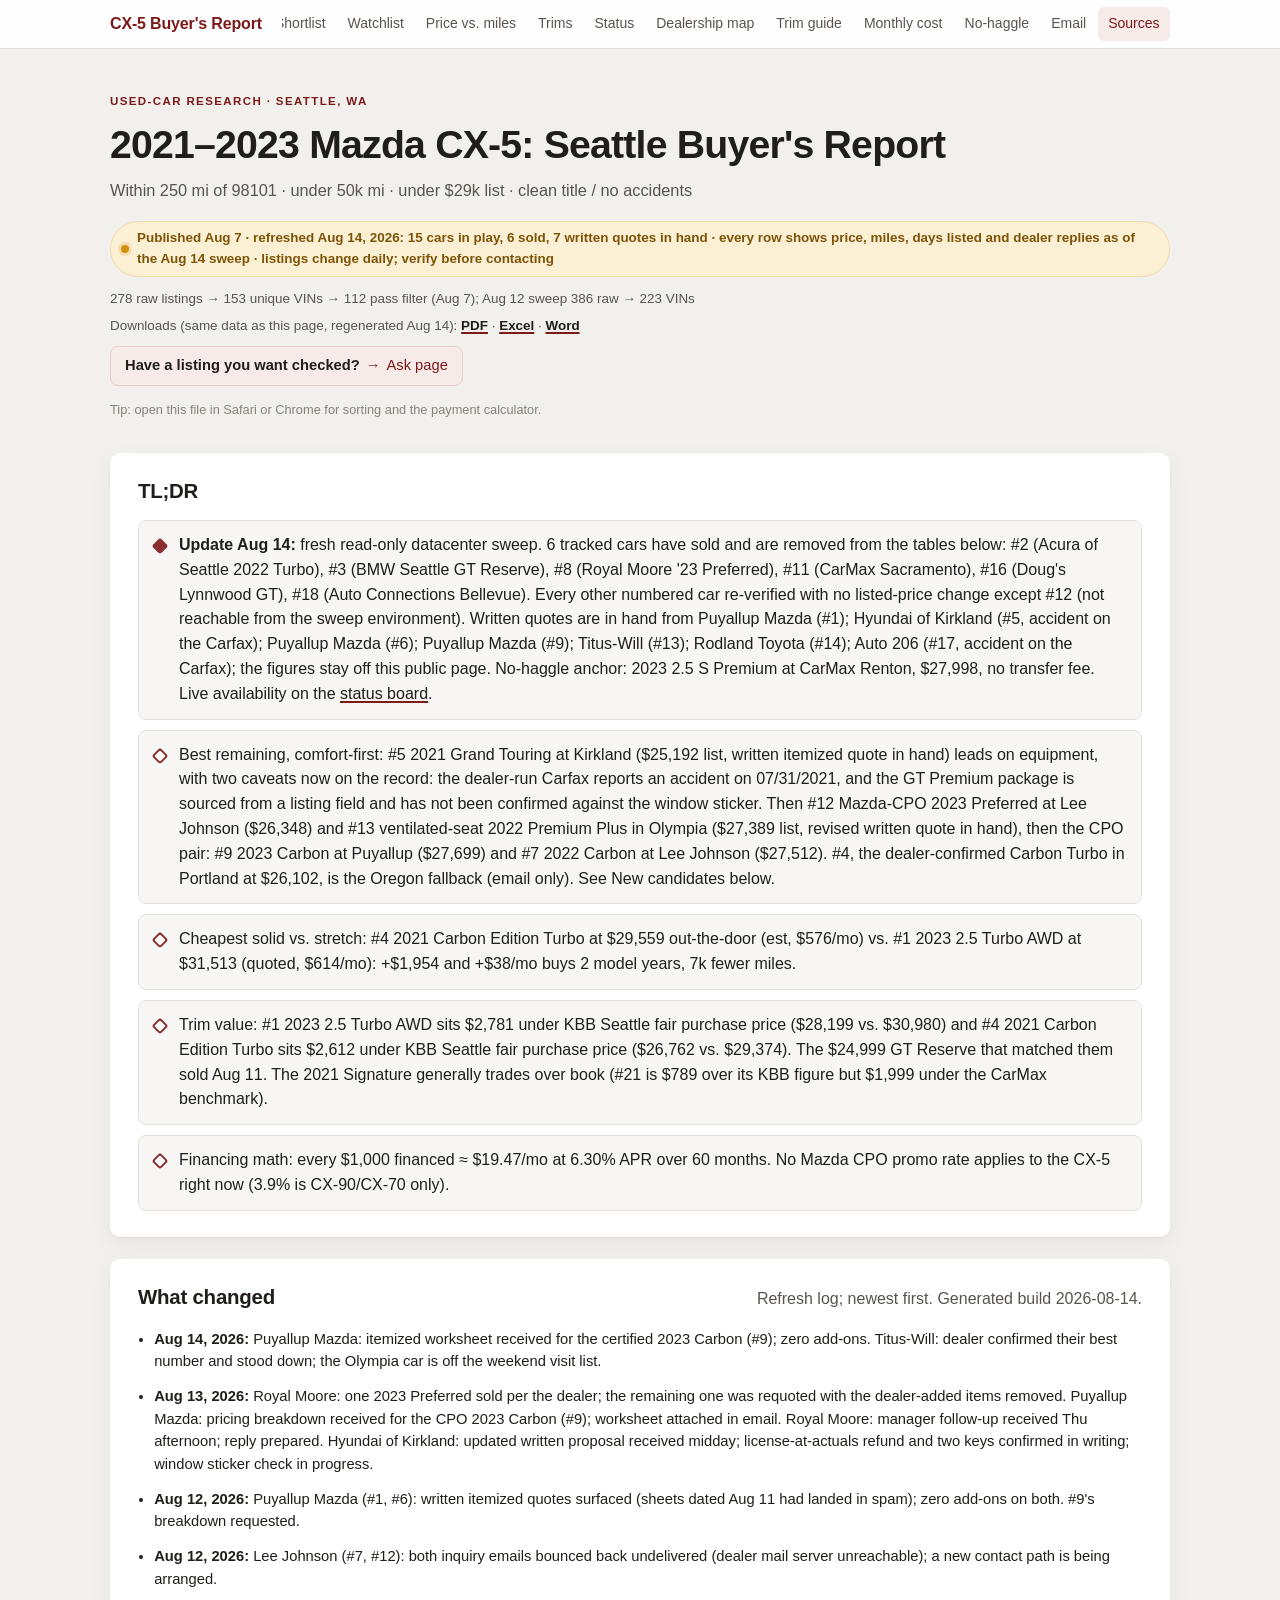
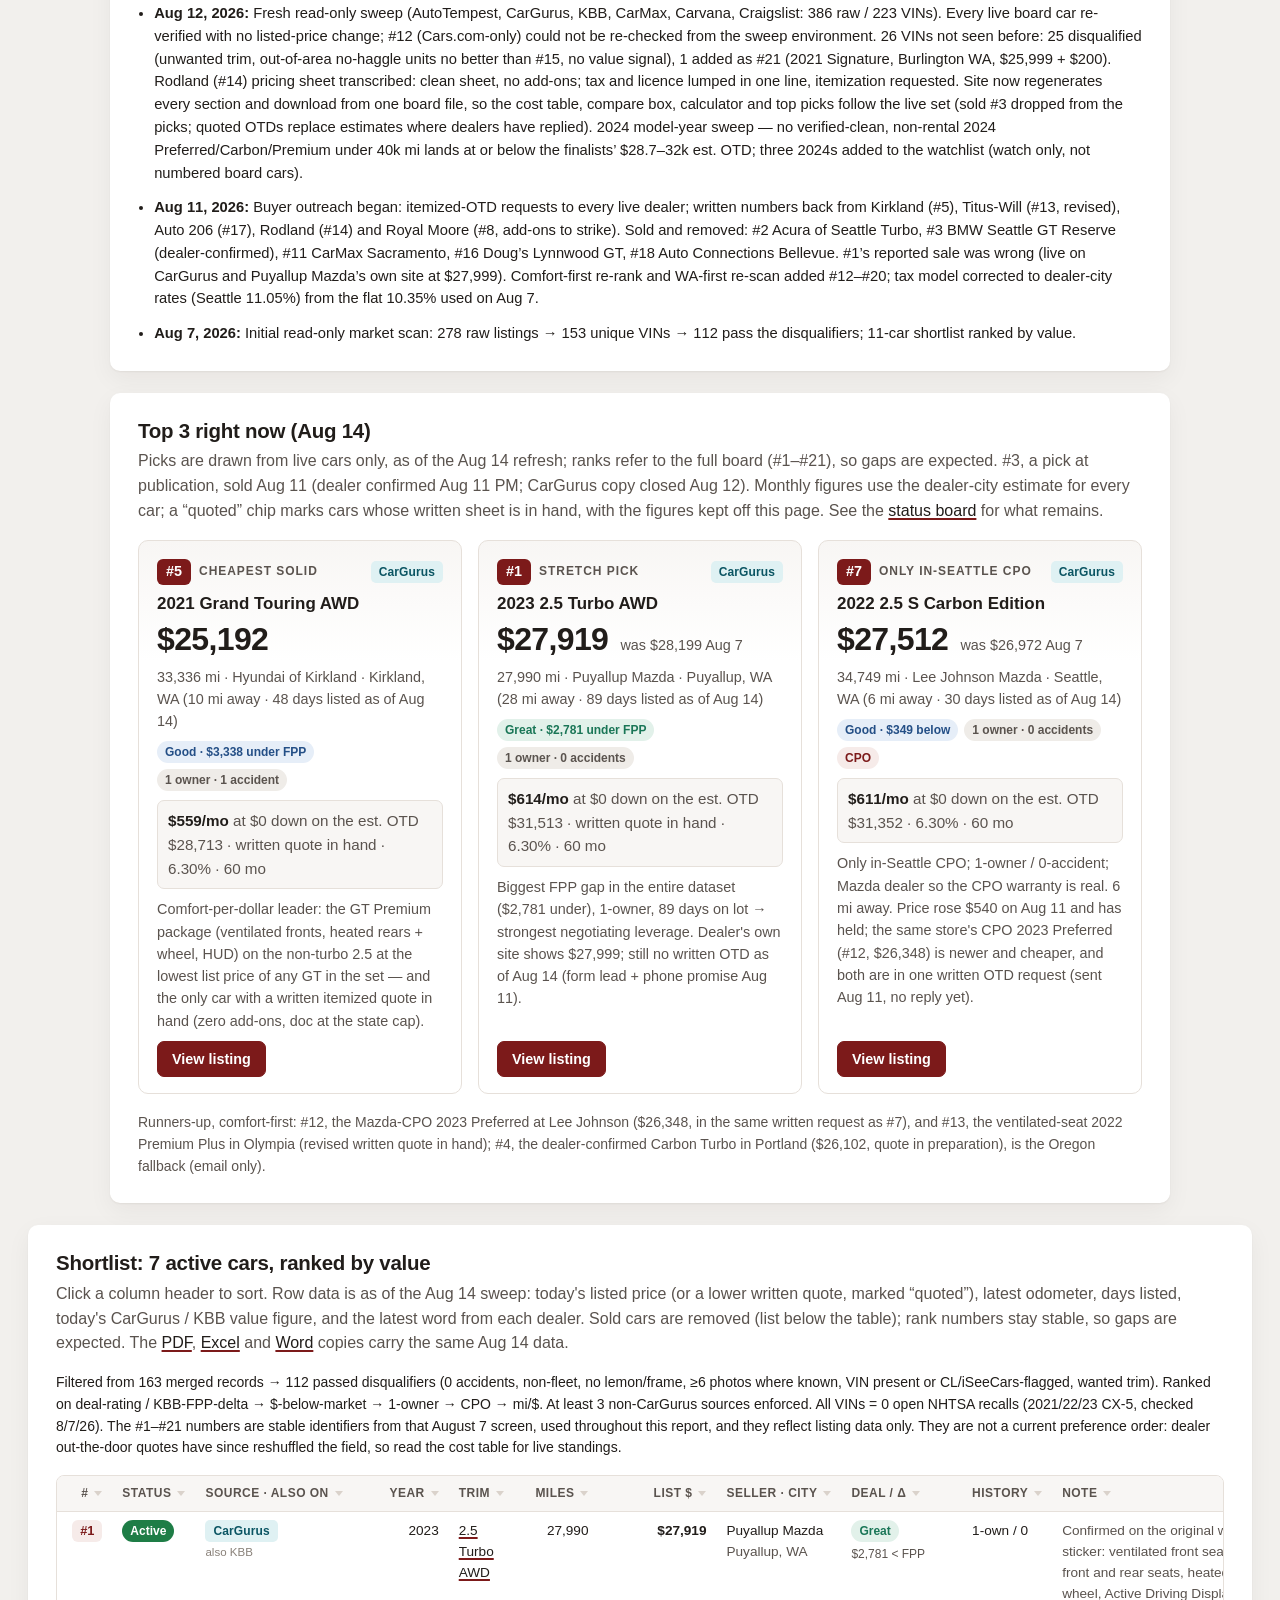
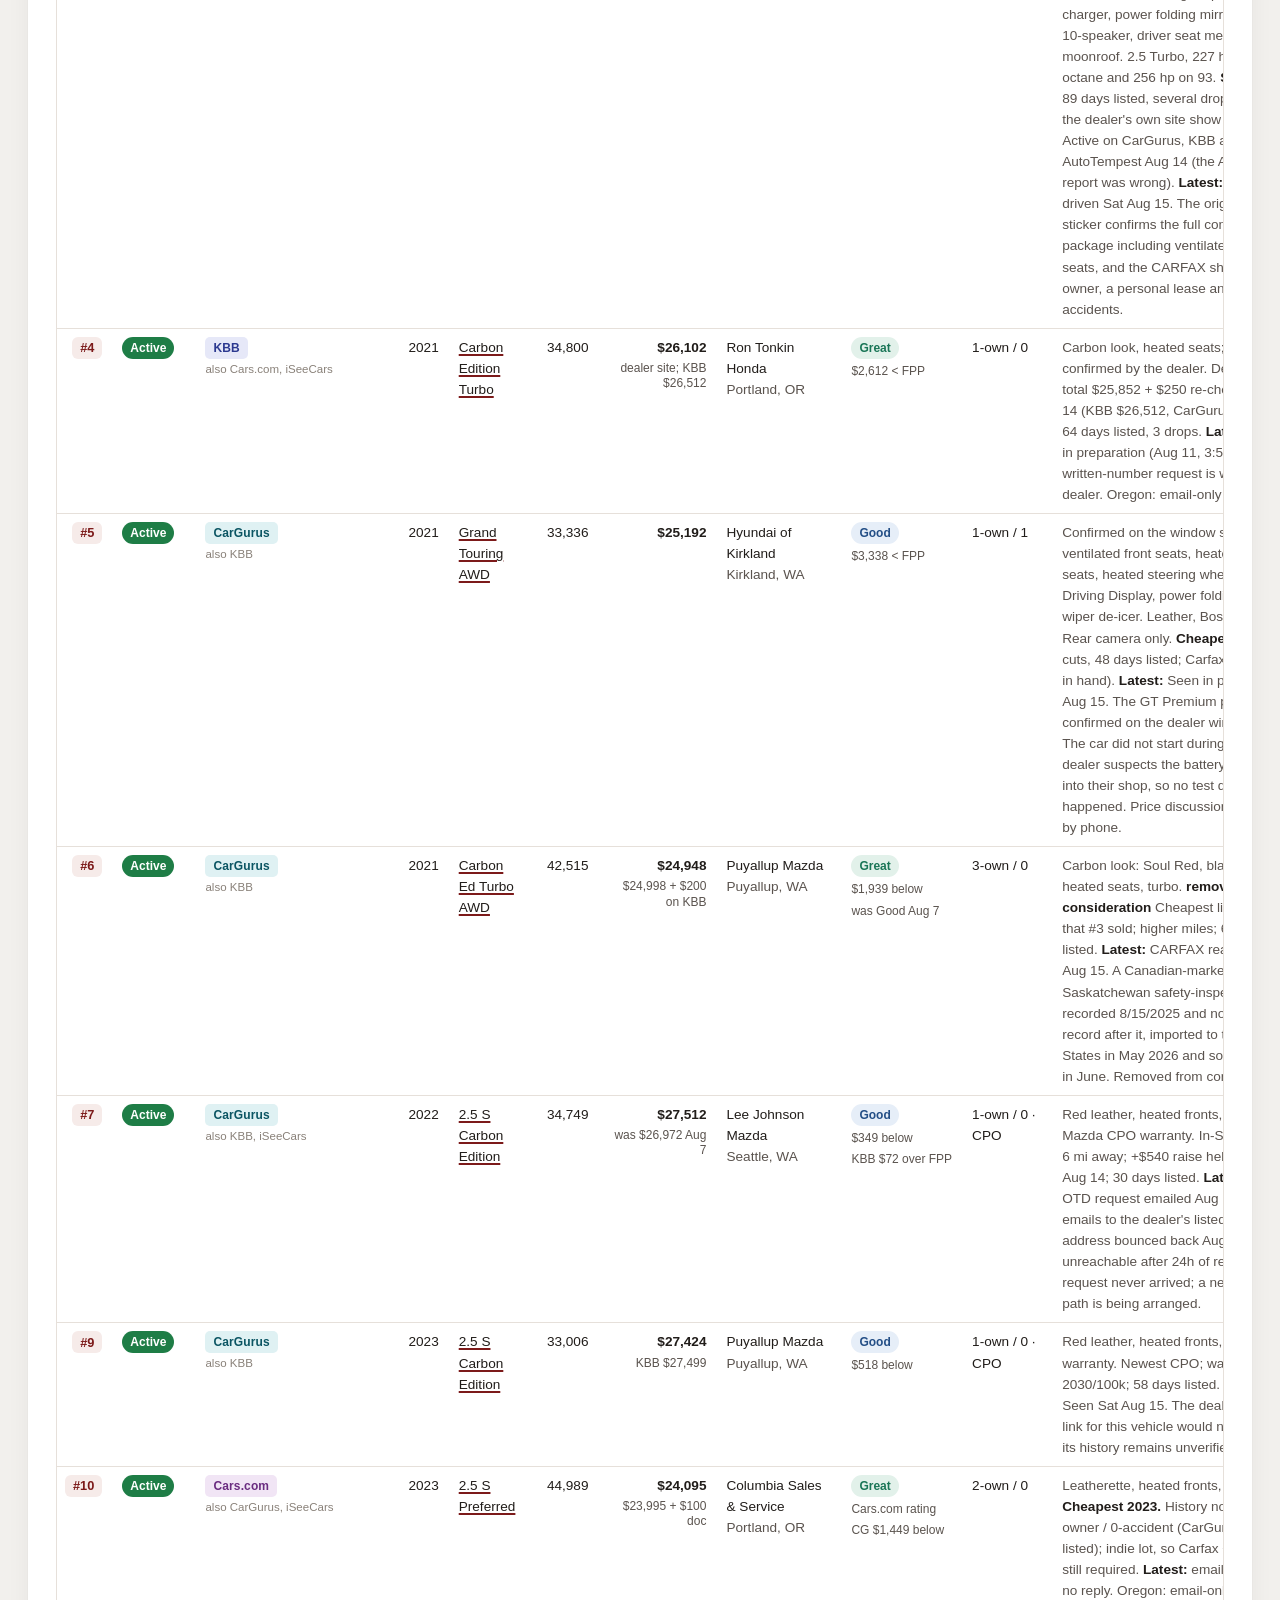
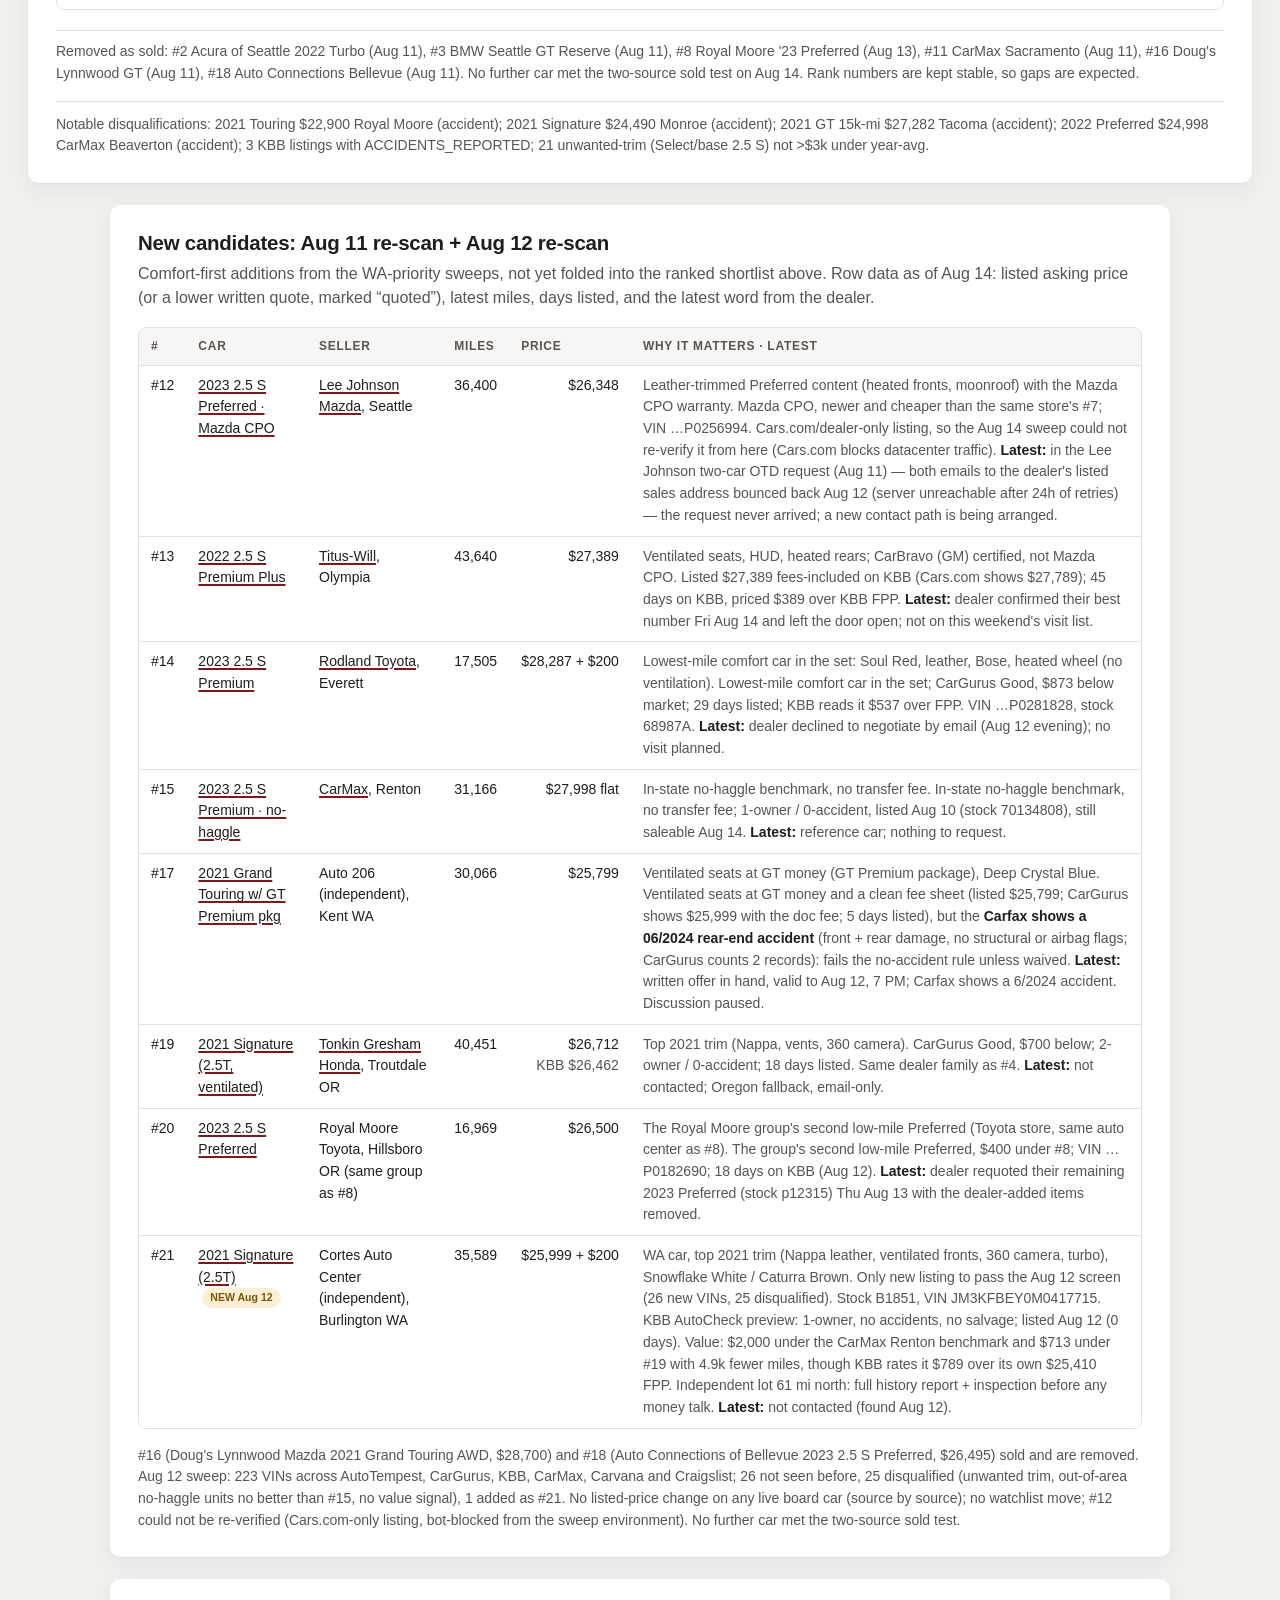
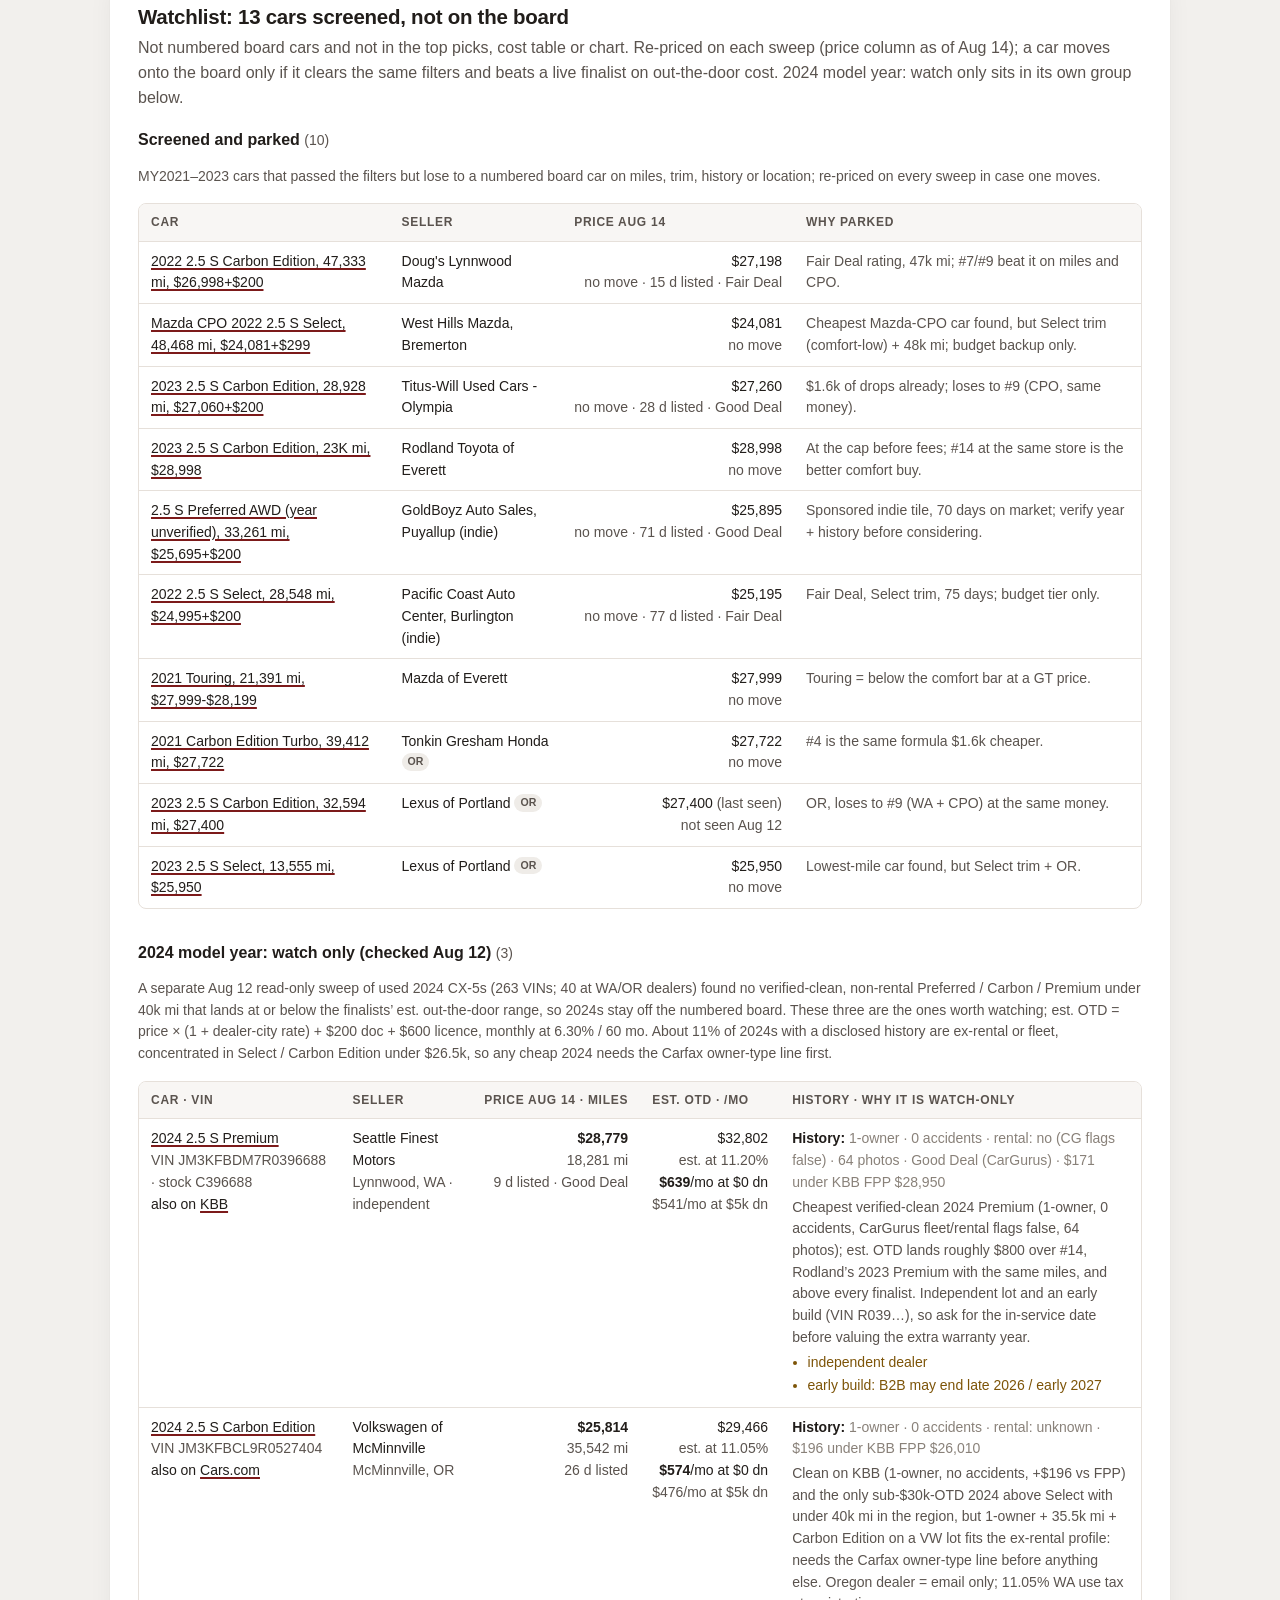
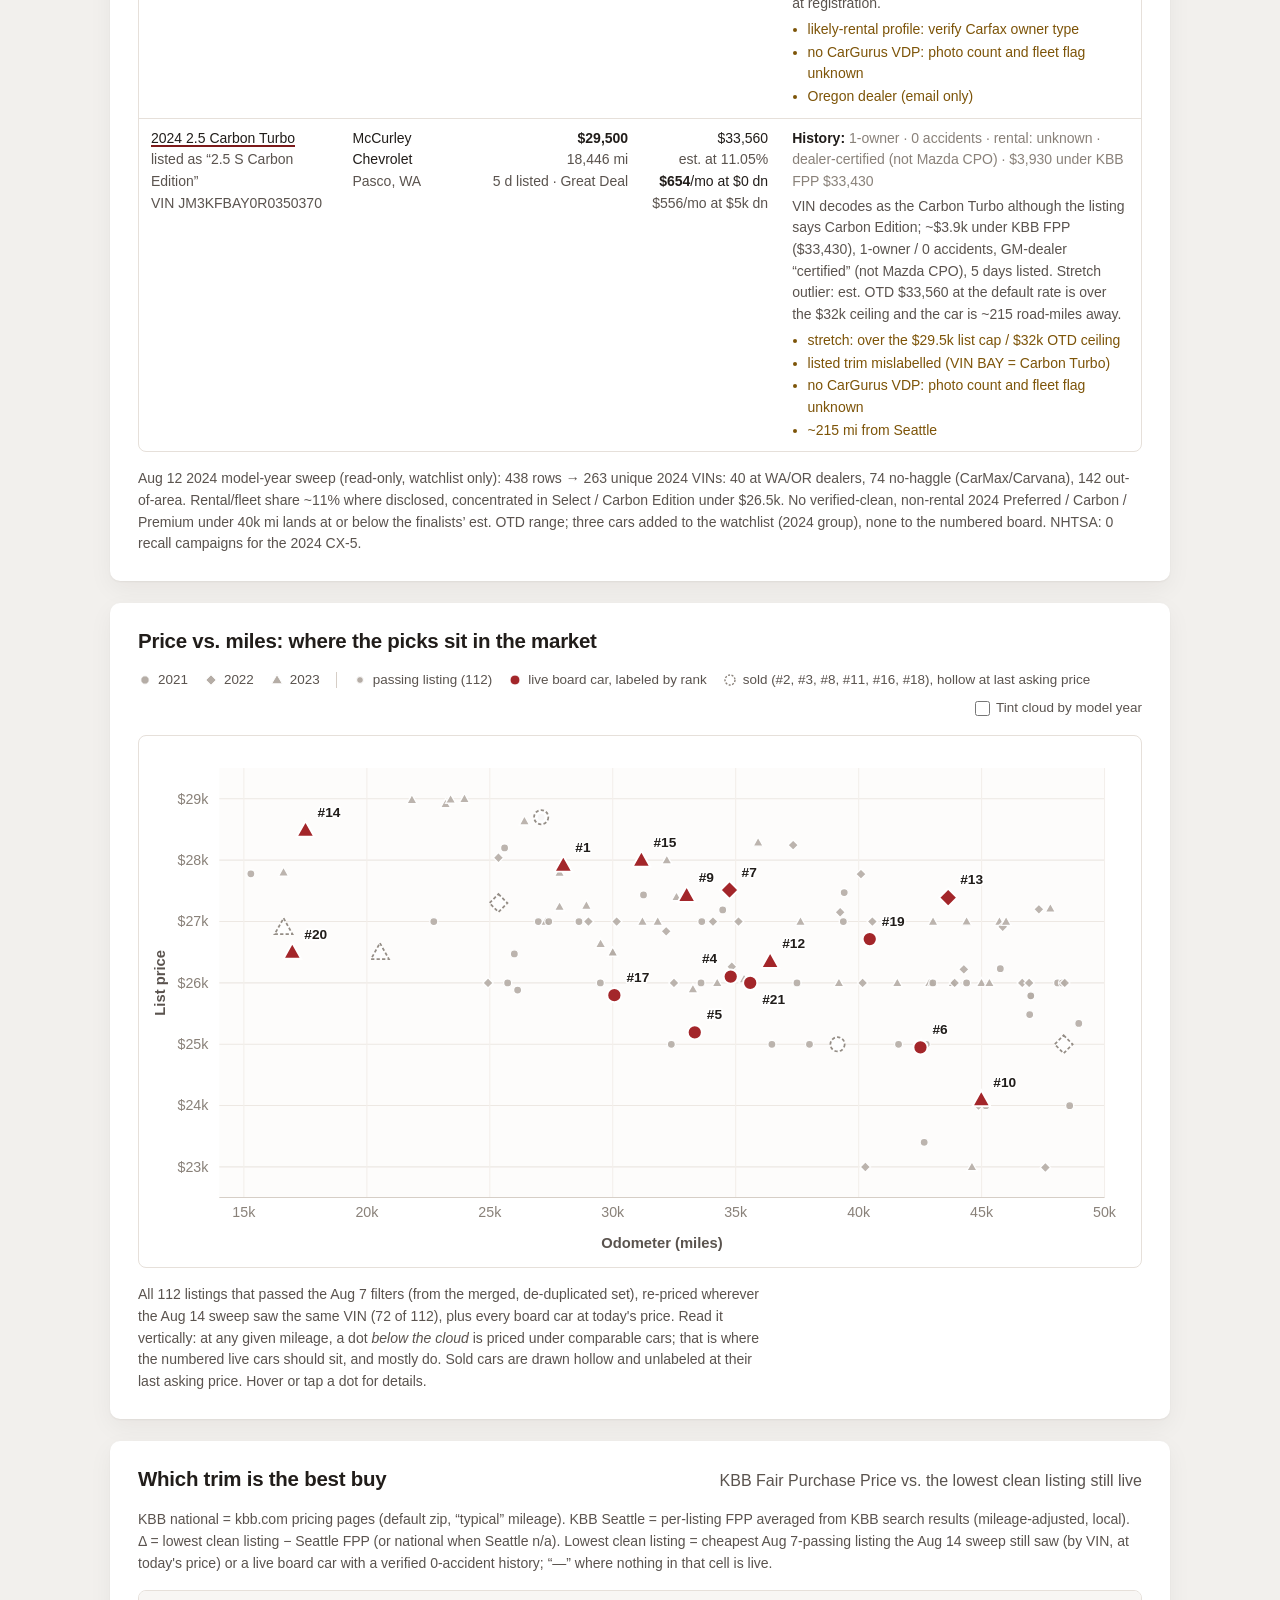
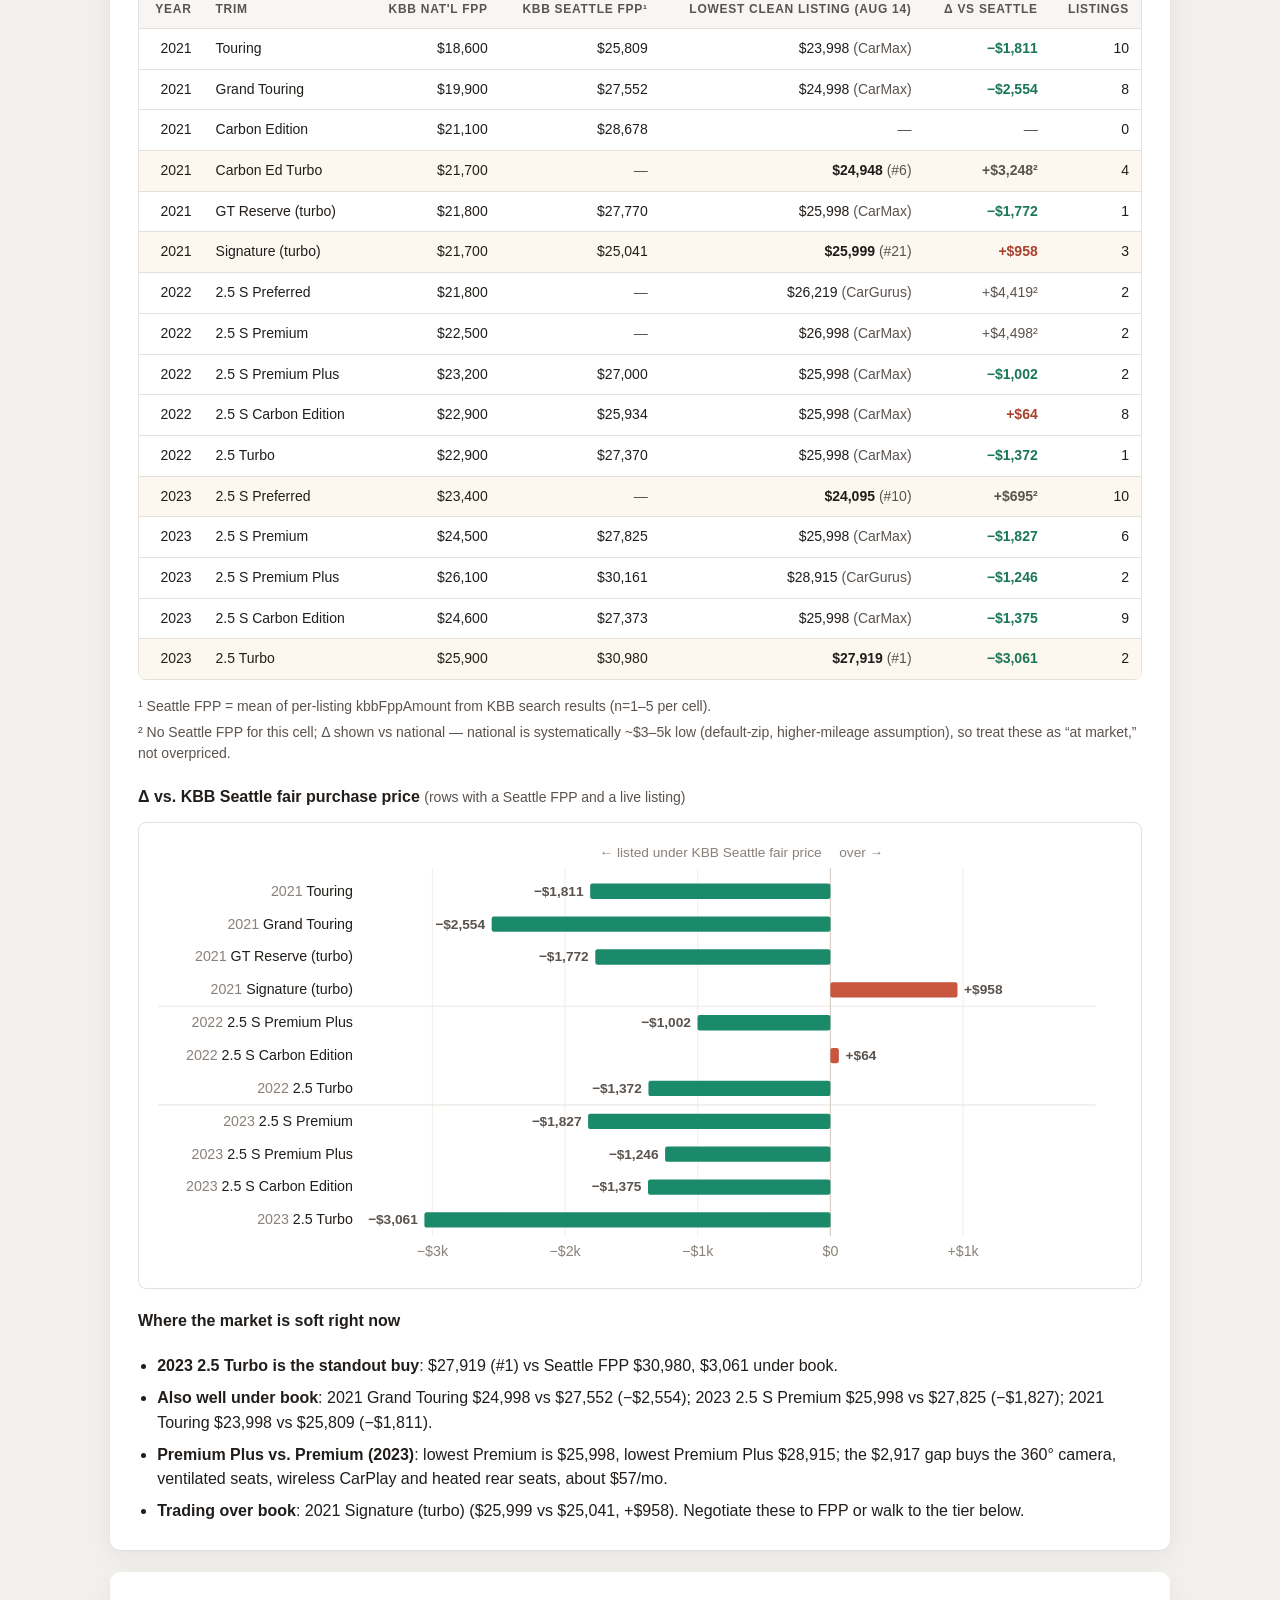
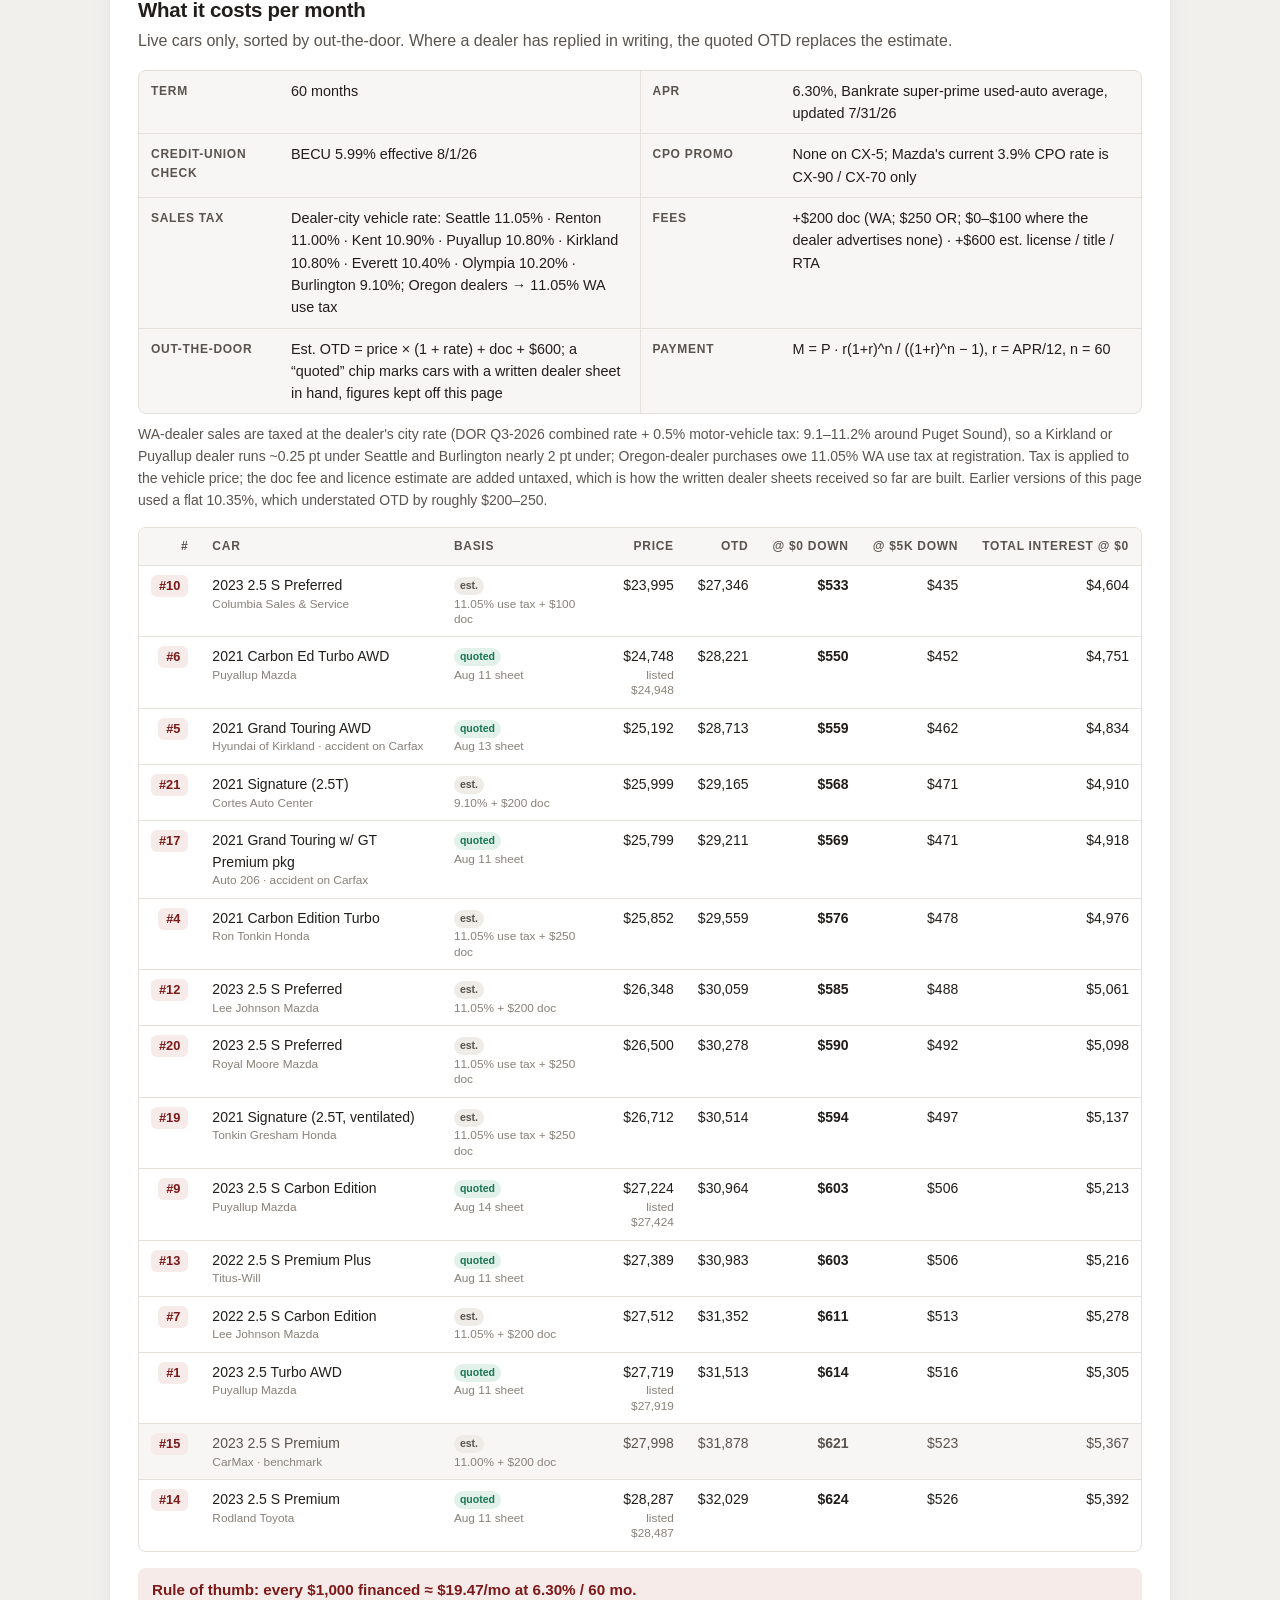
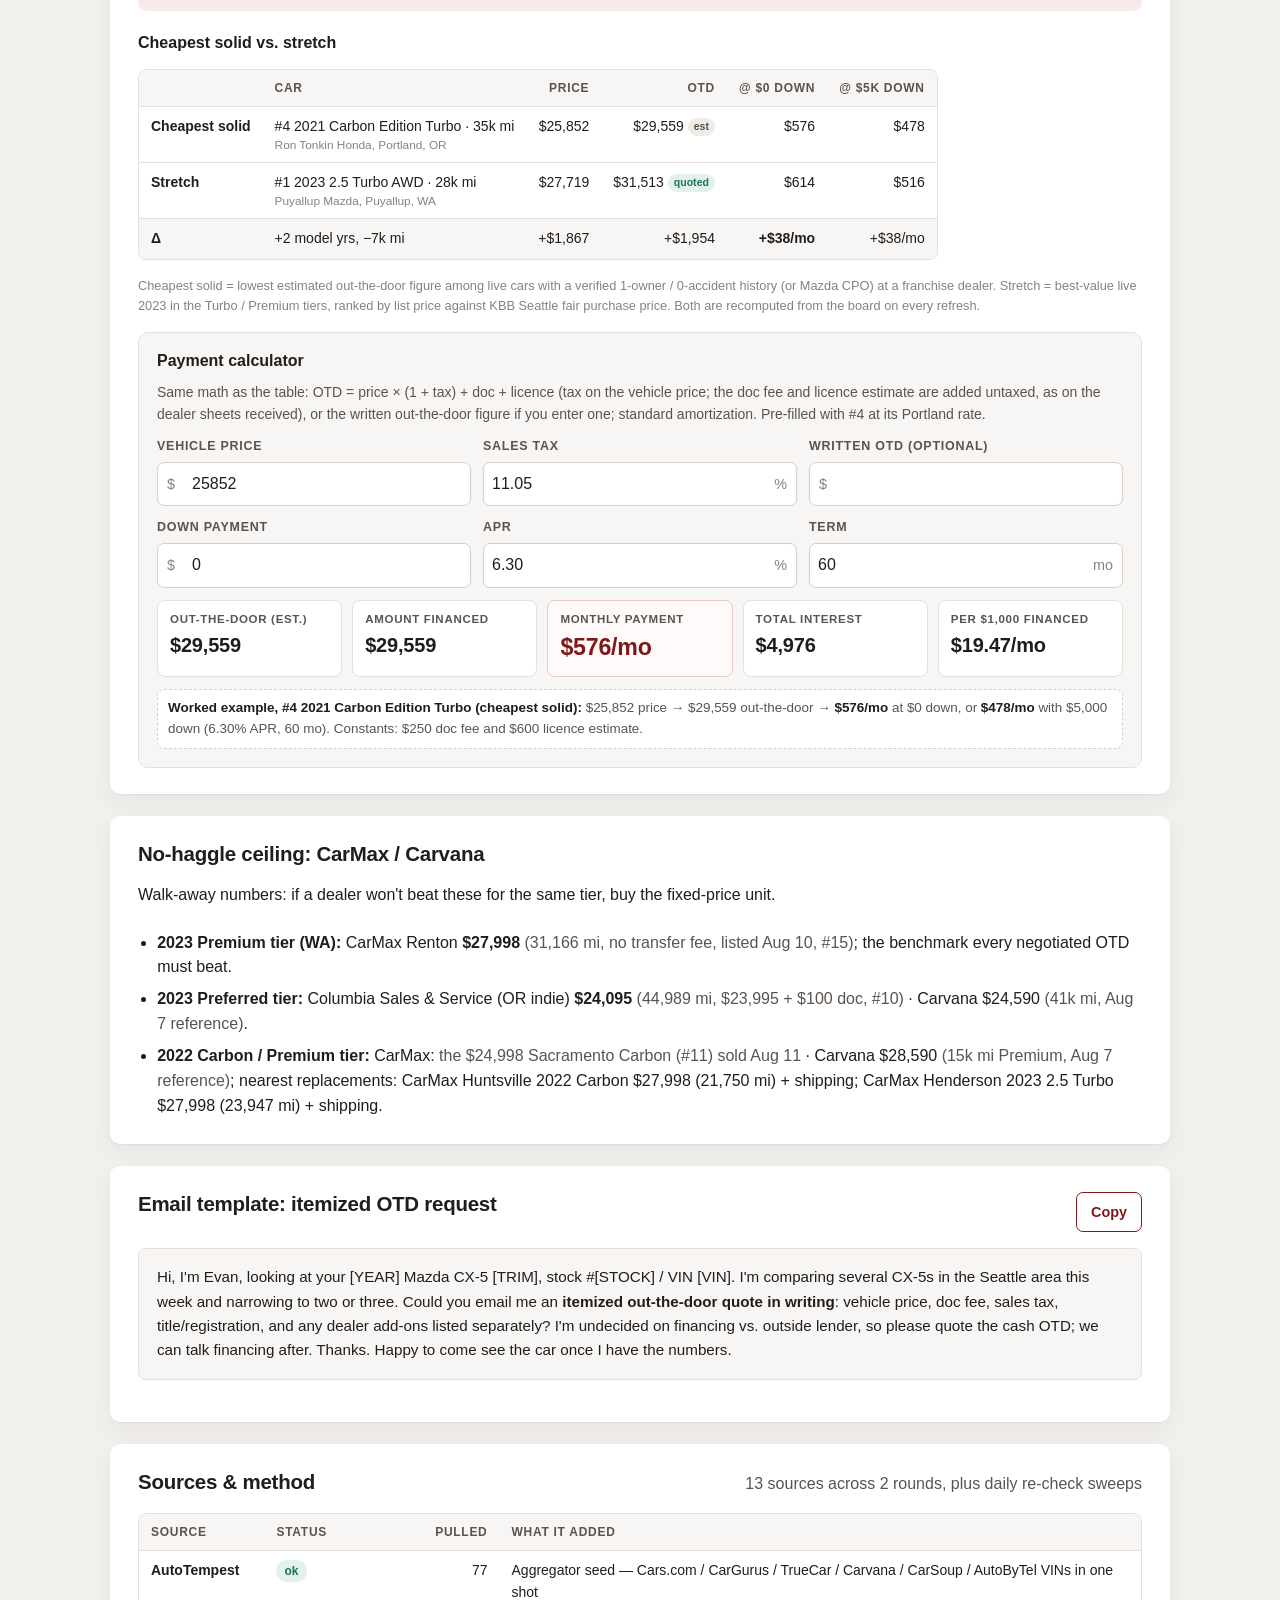
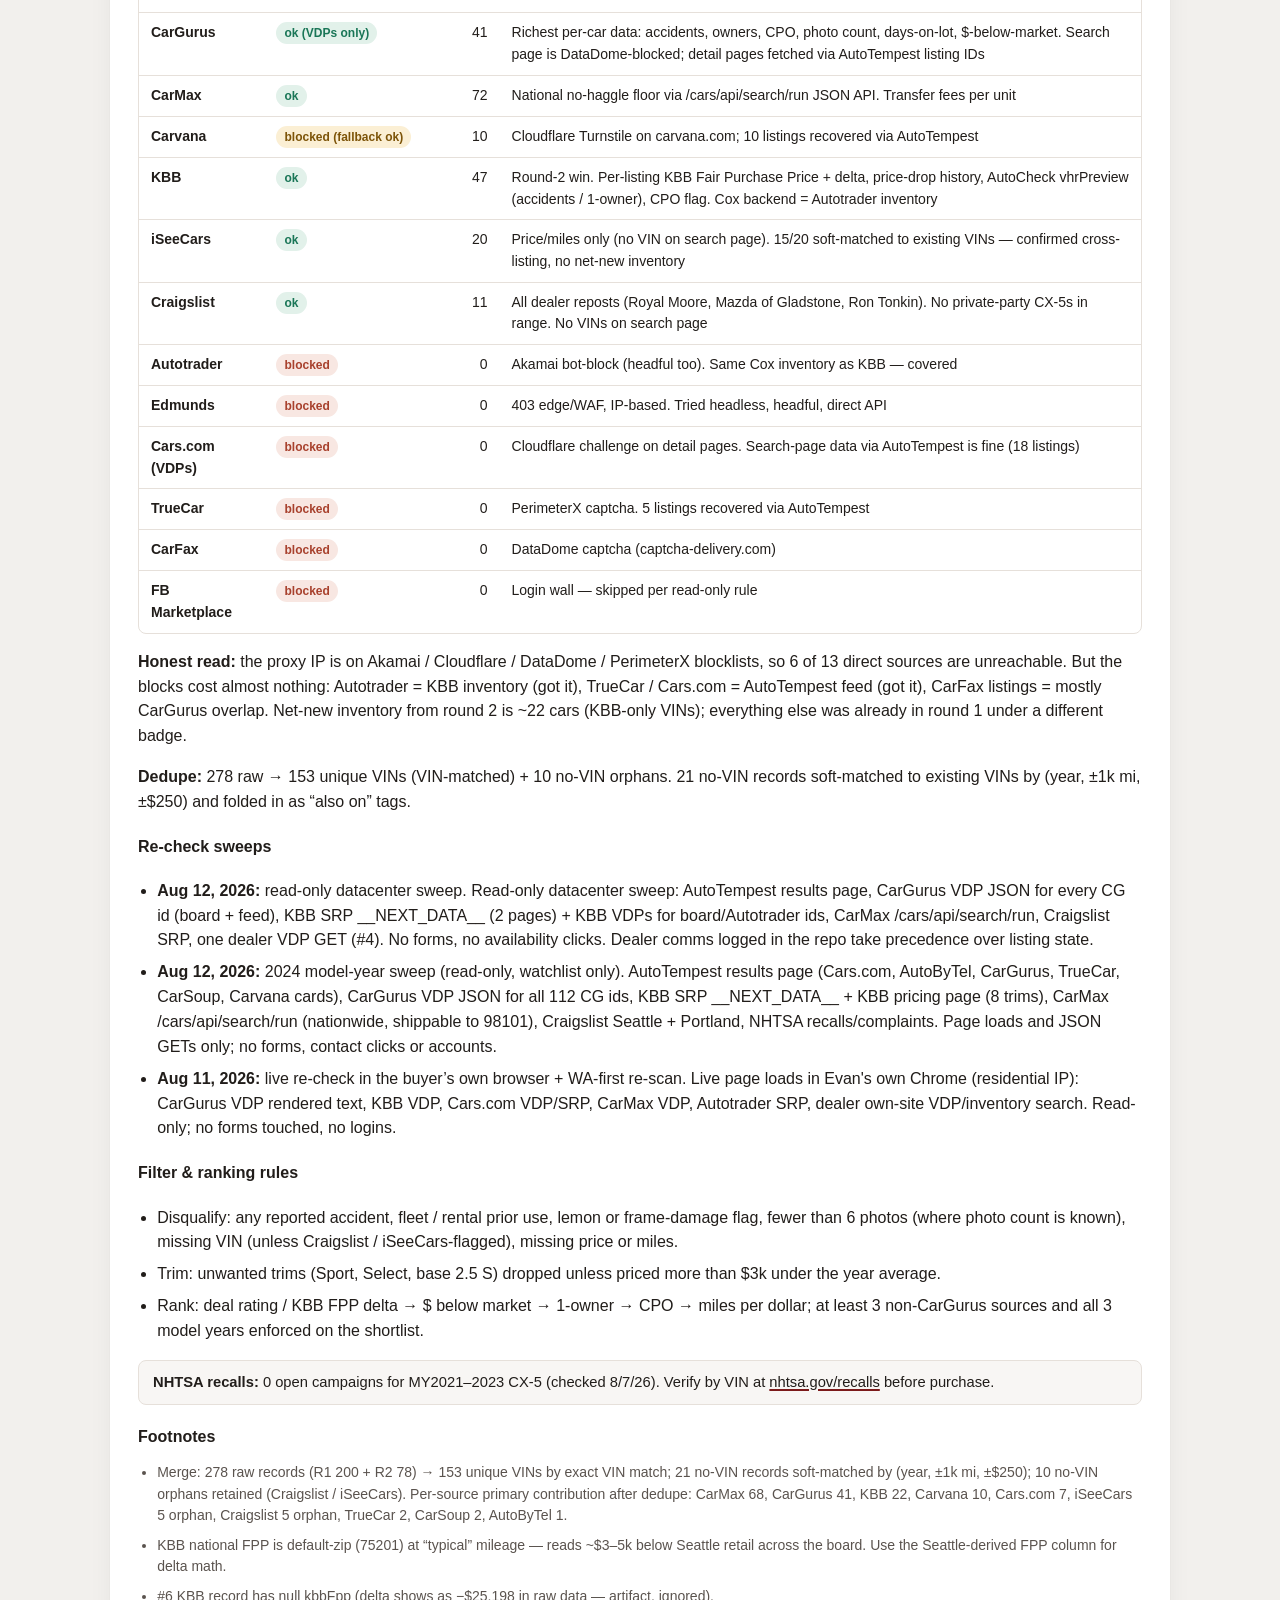
==== commit ac9a1ab3: "Ingest the Puyallup lot evidence: stickers, CARFAXes and lower posted prices The 2023 Turbo's origin" ====
--- a/index.html
+++ b/index.html
@@ -550,7 +550,7 @@
 
 <section class="card" id="tldr">
   <h2>TL;DR</h2>
-  <ul class="tldr"><li><strong>Update Aug 14:</strong> fresh read-only datacenter sweep. 6 tracked cars have sold and are removed from the tables below: #2 (Acura of Seattle 2022 Turbo), #3 (BMW Seattle GT Reserve), #8 (Royal Moore &#x27;23 Preferred), #11 (CarMax Sacramento), #16 (Doug&#x27;s Lynnwood GT), #18 (Auto Connections Bellevue). Every other numbered car re-verified with no listed-price change except #12 (not reachable from the sweep environment). Written quotes are in hand from Puyallup Mazda (#1); Hyundai of Kirkland (#5, accident on the Carfax); Puyallup Mazda (#6); Puyallup Mazda (#9); Titus-Will (#13); Rodland Toyota (#14); Auto 206 (#17, accident on the Carfax); the figures stay off this public page. No-haggle anchor: 2023 2.5 S Premium at CarMax Renton, $27,998, no transfer fee. Live availability on the <a href="status.html">status board</a>.</li><li>Best remaining, comfort-first: #5 2021 Grand Touring at Kirkland ($25,192 list, written itemized quote in hand) leads on equipment, with two caveats now on the record: the dealer-run Carfax reports an accident on 07/31/2021, and the GT Premium package is sourced from a listing field and has not been confirmed against the window sticker. Then #12 Mazda-CPO 2023 Preferred at Lee Johnson ($26,348) and #13 ventilated-seat 2022 Premium Plus in Olympia ($27,389 list, revised written quote in hand), then the CPO pair: #9 2023 Carbon at Puyallup ($27,699) and #7 2022 Carbon at Lee Johnson ($27,512). #4, the dealer-confirmed Carbon Turbo in Portland at $26,102, is the Oregon fallback (email only). See New candidates below.</li><li>Cheapest solid vs. stretch: #4 2021 Carbon Edition Turbo at $29,559 out-the-door (est, $576/mo) vs. #1 2023 2.5 Turbo AWD at $31,823 (quoted, $620/mo): +$2,264 and +$44/mo buys 2 model years, 7k fewer miles.</li><li>Trim value: #1 2023 2.5 Turbo AWD sits $2,781 under KBB Seattle fair purchase price ($28,199 vs. $30,980) and #4 2021 Carbon Edition Turbo sits $2,612 under KBB Seattle fair purchase price ($26,762 vs. $29,374). The $24,999 GT Reserve that matched them sold Aug 11. The 2021 Signature generally trades over book (#21 is $789 over its KBB figure but $1,999 under the CarMax benchmark).</li><li>Financing math: every $1,000 financed &#8776; $19.47/mo at 6.30% APR over 60 months. No Mazda CPO promo rate applies to the CX-5 right now (3.9% is CX-90/CX-70 only).</li></ul>
+  <ul class="tldr"><li><strong>Update Aug 14:</strong> fresh read-only datacenter sweep. 6 tracked cars have sold and are removed from the tables below: #2 (Acura of Seattle 2022 Turbo), #3 (BMW Seattle GT Reserve), #8 (Royal Moore &#x27;23 Preferred), #11 (CarMax Sacramento), #16 (Doug&#x27;s Lynnwood GT), #18 (Auto Connections Bellevue). Every other numbered car re-verified with no listed-price change except #12 (not reachable from the sweep environment). Written quotes are in hand from Puyallup Mazda (#1); Hyundai of Kirkland (#5, accident on the Carfax); Puyallup Mazda (#6); Puyallup Mazda (#9); Titus-Will (#13); Rodland Toyota (#14); Auto 206 (#17, accident on the Carfax); the figures stay off this public page. No-haggle anchor: 2023 2.5 S Premium at CarMax Renton, $27,998, no transfer fee. Live availability on the <a href="status.html">status board</a>.</li><li>Best remaining, comfort-first: #5 2021 Grand Touring at Kirkland ($25,192 list, written itemized quote in hand) leads on equipment, with two caveats now on the record: the dealer-run Carfax reports an accident on 07/31/2021, and the GT Premium package is sourced from a listing field and has not been confirmed against the window sticker. Then #12 Mazda-CPO 2023 Preferred at Lee Johnson ($26,348) and #13 ventilated-seat 2022 Premium Plus in Olympia ($27,389 list, revised written quote in hand), then the CPO pair: #9 2023 Carbon at Puyallup ($27,699) and #7 2022 Carbon at Lee Johnson ($27,512). #4, the dealer-confirmed Carbon Turbo in Portland at $26,102, is the Oregon fallback (email only). See New candidates below.</li><li>Cheapest solid vs. stretch: #4 2021 Carbon Edition Turbo at $29,559 out-the-door (est, $576/mo) vs. #1 2023 2.5 Turbo AWD at $31,513 (quoted, $614/mo): +$1,954 and +$38/mo buys 2 model years, 7k fewer miles.</li><li>Trim value: #1 2023 2.5 Turbo AWD sits $2,781 under KBB Seattle fair purchase price ($28,199 vs. $30,980) and #4 2021 Carbon Edition Turbo sits $2,612 under KBB Seattle fair purchase price ($26,762 vs. $29,374). The $24,999 GT Reserve that matched them sold Aug 11. The 2021 Signature generally trades over book (#21 is $789 over its KBB figure but $1,999 under the CarMax benchmark).</li><li>Financing math: every $1,000 financed &#8776; $19.47/mo at 6.30% APR over 60 months. No Mazda CPO promo rate applies to the CX-5 right now (3.9% is CX-90/CX-70 only).</li></ul>
 </section>
 
 <section class="card" id="changes">
@@ -574,10 +574,10 @@
     <article class="pick">
       <div class="pick-head"><span class="rank">#1</span><span class="pick-tag">Stretch pick</span><span class="badge src src-cargurus">CarGurus</span></div>
       <h3>2023 2.5 Turbo AWD</h3>
-      <div class="price">$28,199</div>
+      <div class="price">$27,919 <span class="muted small">was $28,199 Aug 7</span></div>
       <div class="pick-meta">27,990 mi &#183; Puyallup Mazda &#183; Puyallup, WA <span class="muted">(28 mi away &#183; 89 days listed as of Aug 14)</span></div>
       <div class="pick-badges"><span class="badge deal great">Great &#183; $2,781 under FPP</span><span class="badge plain">1 owner &#183; 0 accidents</span></div>
-      <div class="monthly"><strong>$620/mo</strong> <span class="muted">at $0 down on the est. OTD $31,823 &#183; written quote in hand &#183; 6.30% &#183; 60 mo</span></div>
+      <div class="monthly"><strong>$614/mo</strong> <span class="muted">at $0 down on the est. OTD $31,513 &#183; written quote in hand &#183; 6.30% &#183; 60 mo</span></div>
       <p class="why">Biggest FPP gap in the entire dataset ($2,781 under), 1-owner, 89 days on lot &#8594; strongest negotiating leverage. Dealer&#x27;s own site shows $27,999; still no written OTD as of Aug 14 (form lead + phone promise Aug 11).</p>
       <a class="btn" href="https://www.cargurus.com/Cars/listing/448185375" target="_blank" rel="noopener">View listing</a>
     </article>
@@ -603,11 +603,11 @@
       <td class="num" data-v="2023">2023</td>
       <td><a href="https://www.cargurus.com/Cars/listing/448185375" target="_blank" rel="noopener">2.5 Turbo AWD</a></td>
       <td class="num" data-v="27990">27,990</td>
-      <td class="num" data-v="28199"><strong>$28,199</strong></td>
+      <td class="num" data-v="27919"><strong>$27,919</strong></td>
       <td>Puyallup Mazda<br><span class="muted">Puyallup, WA</span></td>
       <td data-v="3"><span class="badge deal great">Great</span><div class="delta">$2,781 &lt; FPP</div></td>
       <td>1-own / 0</td>
-      <td class="note"><span class="muted">Loaded turbo: heated leather, Bose, sunroof, 227 hp.</span> <strong>Stretch pick.</strong> 89 days listed, several drops; KBB and the dealer&#x27;s own site show $27,999. Active on CarGurus, KBB and AutoTempest Aug 14 (the Aug 11 sale report was wrong). <strong>Latest:</strong> written itemized quote in hand (sheet dated Aug 11, surfaced Aug 12 after a phone call; the sender&#x27;s group domain had gone to spam); zero add-ons.</td>
+      <td class="note"><span class="muted">Confirmed on the original window sticker: ventilated front seats, heated front and rear seats, heated steering wheel, Active Driving Display, wireless charger, power folding mirrors, Bose 10-speaker, driver seat memory, moonroof. 2.5 Turbo, 227 hp on 87 octane and 256 hp on 93.</span> <strong>Stretch pick.</strong> 89 days listed, several drops; KBB and the dealer&#x27;s own site show $27,999. Active on CarGurus, KBB and AutoTempest Aug 14 (the Aug 11 sale report was wrong). <strong>Latest:</strong> Seen and driven Sat Aug 15. The original window sticker confirms the full comfort package including ventilated front seats, and the CARFAX shows one owner, a personal lease and no accidents.</td>
     </tr><tr>
       <td class="num" data-v="4"><span class="rank sm">#4</span></td><td data-v="0"><span class="badge status-active">Active</span></td>
       <td data-v-text="KBB"><span class="badge src src-kbb">KBB</span><div class="also">also Cars.com, iSeeCars</div></td>
@@ -636,11 +636,11 @@
       <td class="num" data-v="2021">2021</td>
       <td><a href="https://www.cargurus.com/Cars/listing/449972241" target="_blank" rel="noopener">Carbon Ed Turbo AWD</a></td>
       <td class="num" data-v="42515">42,515</td>
-      <td class="num" data-v="25198"><strong>$25,198</strong><div class="delta">$24,998 + $200 on KBB</div></td>
+      <td class="num" data-v="24948"><strong>$24,948</strong><div class="delta">$24,998 + $200 on KBB</div></td>
       <td>Puyallup Mazda<br><span class="muted">Puyallup, WA</span></td>
       <td data-v="3"><span class="badge deal great">Great</span><div class="delta">$1,939 below</div><div class="delta">was Good Aug 7</div></td>
-      <td>2-own / 0</td>
-      <td class="note"><span class="muted">Carbon look: Soul Red, black 19s, heated seats, turbo.</span> Cheapest live turbo now that #3 sold; higher miles; 69 days listed. <strong>Latest:</strong> written itemized quote in hand (sheet dated Aug 11, surfaced Aug 12); zero add-ons.</td>
+      <td>3-own / 0</td>
+      <td class="note"><span class="muted">Carbon look: Soul Red, black 19s, heated seats, turbo.</span> <strong>removed from consideration</strong> Cheapest live turbo now that #3 sold; higher miles; 69 days listed. <strong>Latest:</strong> CARFAX read in full Sat Aug 15. A Canadian-market car with a Saskatchewan safety-inspection failure recorded 8/15/2025 and no repair record after it, imported to the United States in May 2026 and sold at auction in June. Removed from consideration.</td>
     </tr><tr>
       <td class="num" data-v="7"><span class="rank sm">#7</span></td><td data-v="0"><span class="badge status-active">Active</span></td>
       <td data-v-text="CarGurus"><span class="badge src src-cargurus">CarGurus</span><div class="also">also KBB, iSeeCars</div></td>
@@ -658,11 +658,11 @@
       <td class="num" data-v="2023">2023</td>
       <td><a href="https://www.cargurus.com/Cars/listing/450917825" target="_blank" rel="noopener">2.5 S Carbon Edition</a></td>
       <td class="num" data-v="33006">33,006</td>
-      <td class="num" data-v="27699"><strong>$27,699</strong><div class="delta">KBB $27,499</div></td>
+      <td class="num" data-v="27424"><strong>$27,424</strong><div class="delta">KBB $27,499</div></td>
       <td>Puyallup Mazda<br><span class="muted">Puyallup, WA</span></td>
       <td data-v="2"><span class="badge deal good">Good</span><div class="delta">$518 below</div></td>
       <td>1-own / 0 &#183; CPO</td>
-      <td class="note"><span class="muted">Red leather, heated fronts, Mazda CPO warranty.</span> Newest CPO; warranty to 2030/100k; 58 days listed. <strong>Latest:</strong> itemized written worksheet received Fri Aug 14; zero add-ons and the selling price came in under the advertised figure.</td>
+      <td class="note"><span class="muted">Red leather, heated fronts, Mazda CPO warranty.</span> Newest CPO; warranty to 2030/100k; 58 days listed. <strong>Latest:</strong> Seen Sat Aug 15. The dealer CARFAX link for this vehicle would not load, so its history remains unverified.</td>
     </tr><tr>
       <td class="num" data-v="10"><span class="rank sm">#10</span></td><td data-v="0"><span class="badge status-active">Active</span></td>
       <td data-v-text="Cars.com"><span class="badge src src-carscom">Cars.com</span><div class="also">also CarGurus, iSeeCars</div></td>
@@ -683,9 +683,9 @@
         <option value="year">Year &#183; newest first</option>
         <option value="monthly">Monthly &#183; low to high</option>
       </select></span></div>
-    <div class="sl-cards" id="sl-cards" role="list"><article class="slc" role="listitem" data-rank="1" data-price="28199" data-miles="27990" data-year="2023" data-monthly="620">
+    <div class="sl-cards" id="sl-cards" role="list"><article class="slc" role="listitem" data-rank="1" data-price="27919" data-miles="27990" data-year="2023" data-monthly="614">
       <header class="slc-head"><span class="rank">#1</span><h3 class="slc-title"><span class="yr">2023</span> 2.5 Turbo AWD</h3><span class="badge src src-cargurus">CarGurus</span></header>
-      <div class="slc-price"><span class="p">$28,199</span><span class="mo"><strong>$620</strong>/mo <span class="muted">at $0 down</span></span></div>
+      <div class="slc-price"><span class="p">$27,919</span><span class="mo"><strong>$614</strong>/mo <span class="muted">at $0 down &#183; was $28,199 Aug 7</span></span></div>
       <p class="slc-meta">27,990 mi &#183; Puyallup Mazda &#183; Puyallup, WA</p>
       <dl class="slc-facts">
         <div><dt>Deal / &#916;</dt><dd><span class="badge deal great">Great</span><span class="delta">$2,781 &lt; FPP</span></dd></div>
@@ -693,7 +693,7 @@
         <div><dt>CPO</dt><dd>No</dd></div>
         <div><dt>Source &#183; also on</dt><dd>CarGurus<span class="also">also KBB</span></dd></div>
       </dl>
-      <p class="slc-note"><strong>Stretch pick.</strong> 89 days listed, biggest FPP gap in set; dealer site $27,999. <strong>Latest:</strong> written itemized quote in hand (Aug 11 sheet).</p>
+      <p class="slc-note"><strong>Stretch pick.</strong> 89 days listed, biggest FPP gap in set; dealer site $27,999. <strong>Latest:</strong> Seen and driven Sat Aug 15; window sticker and CARFAX both obtained.</p>
       <a class="btn block" href="https://www.cargurus.com/Cars/listing/448185375" target="_blank" rel="noopener" aria-label="View listing #1 in a new tab">View listing</a>
     </article>
     <article class="slc" role="listitem" data-rank="4" data-price="26102" data-miles="34800" data-year="2021" data-monthly="576">
@@ -722,17 +722,17 @@
       <p class="slc-note"><strong>Cheapest solid.</strong> 4 cuts, 48 days listed; Carfax clean. <strong>Latest:</strong> Seen Sat Aug 15: GT Premium confirmed on the window sheet; the car did not start and went into the dealer shop, so no test drive.</p>
       <a class="btn block" href="https://www.cargurus.com/Cars/listing/451807182" target="_blank" rel="noopener" aria-label="View listing #5 in a new tab">View listing</a>
     </article>
-    <article class="slc" role="listitem" data-rank="6" data-price="25198" data-miles="42515" data-year="2021" data-monthly="555">
+    <article class="slc" role="listitem" data-rank="6" data-price="24948" data-miles="42515" data-year="2021" data-monthly="550">
       <header class="slc-head"><span class="rank">#6</span><h3 class="slc-title"><span class="yr">2021</span> Carbon Ed Turbo AWD</h3><span class="badge src src-cargurus">CarGurus</span></header>
-      <div class="slc-price"><span class="p">$25,198</span><span class="mo"><strong>$555</strong>/mo <span class="muted">at $0 down</span></span></div>
+      <div class="slc-price"><span class="p">$24,948</span><span class="mo"><strong>$550</strong>/mo <span class="muted">at $0 down &#183; was $25,198 Aug 7</span></span></div>
       <p class="slc-meta">42,515 mi &#183; Puyallup Mazda &#183; Puyallup, WA</p>
       <dl class="slc-facts">
         <div><dt>Deal / &#916;</dt><dd><span class="badge deal great">Great</span><span class="delta">$1,939 below &#183; was Good Aug 7</span></dd></div>
-        <div><dt>1-own / Acc</dt><dd>2-own / 0</dd></div>
+        <div><dt>1-own / Acc</dt><dd>3-own / 0</dd></div>
         <div><dt>CPO</dt><dd>No</dd></div>
         <div><dt>Source &#183; also on</dt><dd>CarGurus<span class="also">also KBB ($24,998 + $200)</span></dd></div>
       </dl>
-      <p class="slc-note">Cheapest live turbo now that #3 sold; higher miles; 69 days listed. <strong>Latest:</strong> written itemized quote in hand (Aug 11 sheet).</p>
+      <p class="slc-note"><strong>removed from consideration</strong> Cheapest live turbo now that #3 sold; higher miles; 69 days listed. <strong>Latest:</strong> CARFAX read Aug 15: Canadian-market car with a 2025 safety-inspection failure and no repair record; removed from consideration.</p>
       <a class="btn block" href="https://www.cargurus.com/Cars/listing/449972241" target="_blank" rel="noopener" aria-label="View listing #6 in a new tab">View listing</a>
     </article>
     <article class="slc" role="listitem" data-rank="7" data-price="27512" data-miles="34749" data-year="2022" data-monthly="611">
@@ -748,9 +748,9 @@
       <p class="slc-note">In-Seattle CPO, 6 mi away; +$540 raise held; 30 days listed. <strong>Latest:</strong> Lee Johnson emails bounced Aug 12; request never arrived.</p>
       <a class="btn block" href="https://www.cargurus.com/Cars/listing/453287059" target="_blank" rel="noopener" aria-label="View listing #7 in a new tab">View listing</a>
     </article>
-    <article class="slc" role="listitem" data-rank="9" data-price="27699" data-miles="33006" data-year="2023" data-monthly="609">
+    <article class="slc" role="listitem" data-rank="9" data-price="27424" data-miles="33006" data-year="2023" data-monthly="603">
       <header class="slc-head"><span class="rank">#9</span><h3 class="slc-title"><span class="yr">2023</span> 2.5 S Carbon Edition</h3><span class="badge src src-cargurus">CarGurus</span></header>
-      <div class="slc-price"><span class="p">$27,699</span><span class="mo"><strong>$609</strong>/mo <span class="muted">at $0 down</span></span></div>
+      <div class="slc-price"><span class="p">$27,424</span><span class="mo"><strong>$603</strong>/mo <span class="muted">at $0 down &#183; was $27,699 Aug 7</span></span></div>
       <p class="slc-meta">33,006 mi &#183; Puyallup Mazda &#183; Puyallup, WA</p>
       <dl class="slc-facts">
         <div><dt>Deal / &#916;</dt><dd><span class="badge deal good">Good</span><span class="delta">$518 below</span></dd></div>
@@ -758,7 +758,7 @@
         <div><dt>CPO</dt><dd><strong>Yes</strong></dd></div>
         <div><dt>Source &#183; also on</dt><dd>CarGurus<span class="also">also KBB ($27,499)</span></dd></div>
       </dl>
-      <p class="slc-note">Newest CPO; warranty to 2030/100k; 58 days listed. <strong>Latest:</strong> itemized written worksheet received Fri Aug 14; zero add-ons and the selling price came in under the advertised figure.</p>
+      <p class="slc-note">Newest CPO; warranty to 2030/100k; 58 days listed. <strong>Latest:</strong> Seen Sat Aug 15; dealer CARFAX link would not load, history unverified.</p>
       <a class="btn block" href="https://www.cargurus.com/Cars/listing/450917825" target="_blank" rel="noopener" aria-label="View listing #9 in a new tab">View listing</a>
     </article>
     <article class="slc" role="listitem" data-rank="10" data-price="24095" data-miles="44989" data-year="2023" data-monthly="533">
@@ -841,13 +841,13 @@
   <div class="chart-wrap" id="scatter-wrap"><svg class="chart scatter d" id="scatter" viewBox="0 0 900 470" role="img" aria-label="Scatter plot of 112 passing listings: odometer miles on the x axis, list price on the y axis. The 15 live board cars are numbered.">
   <rect class="plot-bg" x="66" y="22" width="808" height="392"/>
   <line class="grid" x1="66" x2="874" y1="386.0" y2="386.0"/><text class="tick" x="56" y="390.5" text-anchor="end">$23k</text><line class="grid" x1="66" x2="874" y1="330.0" y2="330.0"/><text class="tick" x="56" y="334.5" text-anchor="end">$24k</text><line class="grid" x1="66" x2="874" y1="274.0" y2="274.0"/><text class="tick" x="56" y="278.5" text-anchor="end">$25k</text><line class="grid" x1="66" x2="874" y1="218.0" y2="218.0"/><text class="tick" x="56" y="222.5" text-anchor="end">$26k</text><line class="grid" x1="66" x2="874" y1="162.0" y2="162.0"/><text class="tick" x="56" y="166.5" text-anchor="end">$27k</text><line class="grid" x1="66" x2="874" y1="106.0" y2="106.0"/><text class="tick" x="56" y="110.5" text-anchor="end">$28k</text><line class="grid" x1="66" x2="874" y1="50.0" y2="50.0"/><text class="tick" x="56" y="54.5" text-anchor="end">$29k</text><line class="grid grid-v" x1="88.4" x2="88.4" y1="22" y2="414"/><text class="tick" x="88.4" y="432" text-anchor="middle">15k</text><line class="grid grid-v" x1="200.7" x2="200.7" y1="22" y2="414"/><text class="tick" x="200.7" y="432" text-anchor="middle">20k</text><line class="grid grid-v" x1="312.9" x2="312.9" y1="22" y2="414"/><text class="tick" x="312.9" y="432" text-anchor="middle">25k</text><line class="grid grid-v" x1="425.1" x2="425.1" y1="22" y2="414"/><text class="tick" x="425.1" y="432" text-anchor="middle">30k</text><line class="grid grid-v" x1="537.3" x2="537.3" y1="22" y2="414"/><text class="tick" x="537.3" y="432" text-anchor="middle">35k</text><line class="grid grid-v" x1="649.6" x2="649.6" y1="22" y2="414"/><text class="tick" x="649.6" y="432" text-anchor="middle">40k</text><line class="grid grid-v" x1="761.8" x2="761.8" y1="22" y2="414"/><text class="tick" x="761.8" y="432" text-anchor="middle">45k</text><line class="grid grid-v" x1="874.0" x2="874.0" y1="22" y2="414"/><text class="tick" x="874.0" y="432" text-anchor="middle">50k</text><line class="axis" x1="66" x2="874" y1="414" y2="414"/><text class="axis-title" x="470.0" y="460" text-anchor="middle">Odometer (miles)</text><text class="axis-title" x="16" y="218" text-anchor="middle" transform="rotate(-90 16 218)">List price</text>
-  <g class="pts"><g class="pt y2023" data-i="0" data-x="272.5" data-y="54.8"><path d="M272.5,49.9L277.2,58.2L267.9,58.2z"/></g><g class="pt y2023" data-i="1" data-x="289.8" data-y="50.1"><path d="M289.8,45.2L294.4,53.5L285.1,53.5z"/></g><g class="pt y2023" data-i="2" data-x="376.6" data-y="148.6"><path d="M376.6,143.7L381.2,152.0L371.9,152.0z"/></g><g class="pt y2021" data-i="3" data-x="636.4" data-y="135.6"><circle cx="636.4" cy="135.6" r="3.7"/></g><g class="pt y2023" data-i="4" data-x="498.3" data-y="223.9"><path d="M498.3,219.0L503.0,227.3L493.6,227.3z"/></g><g class="pt y2023" data-i="5" data-x="344.5" data-y="70.4"><path d="M344.5,65.5L349.2,73.9L339.9,73.9z"/></g><g class="pt y2023" data-i="6" data-x="401.1" data-y="147.4"><path d="M401.1,142.5L405.7,150.9L396.4,150.9z"/></g><g class="pt y2021" data-i="7" data-x="453.2" data-y="137.8"><circle cx="453.2" cy="137.8" r="3.7"/></g><g class="pt y2023" data-i="8" data-x="483.3" data-y="139.6"><path d="M483.3,134.7L488.0,143.0L478.7,143.0z"/></g><g class="pt y2022" data-i="9" data-x="589.8" data-y="92.3"><path d="M589.8,87.6l4.7,4.7l-4.7,4.7l-4.7,-4.7z"/></g><g class="pt y2022" data-i="10" data-x="814.1" data-y="150.9"><path d="M814.1,146.2l4.7,4.7l-4.7,4.7l-4.7,-4.7z"/></g><g class="pt y2023" data-i="11" data-x="277.1" data-y="50.7"><path d="M277.1,45.8L281.8,54.1L272.5,54.1z"/></g><g class="pt y2021" data-i="12" data-x="338.3" data-y="224.6"><circle cx="338.3" cy="224.6" r="3.7"/></g><g class="pt y2023" data-i="13" data-x="414.0" data-y="182.3"><path d="M414.0,177.4L418.7,185.8L409.4,185.8z"/></g><g class="pt y2023" data-i="14" data-x="778.1" data-y="162.1"><path d="M778.1,157.2L782.7,165.5L773.4,165.5z"/></g><g class="pt y2022" data-i="15" data-x="759.0" data-y="330.1"><path d="M759.0,325.4l4.7,4.7l-4.7,4.7l-4.7,-4.7z"/></g><g class="pt y2021" data-i="16" data-x="326.4" data-y="94.9"><circle cx="326.4" cy="94.9" r="3.7"/></g><g class="pt y2023" data-i="17" data-x="474.5" data-y="106.1"><path d="M474.5,101.2L479.1,109.5L469.8,109.5z"/></g><g class="pt y2022" data-i="18" data-x="745.6" data-y="205.7"><path d="M745.6,201.0l4.7,4.7l-4.7,4.7l-4.7,-4.7z"/></g><g class="pt y2023" data-i="19" data-x="545.0" data-y="214.6"><path d="M545.0,209.7L549.6,218.1L540.3,218.1z"/></g><g class="pt y2022" data-i="20" data-x="533.8" data-y="203.3"><path d="M533.8,198.6l4.7,4.7l-4.7,4.7l-4.7,-4.7z"/></g><g class="pt y2022" data-i="21" data-x="632.7" data-y="153.6"><path d="M632.7,148.9l4.7,4.7l-4.7,4.7l-4.7,-4.7z"/></g><g class="pt y2022" data-i="22" data-x="781.1" data-y="166.8"><path d="M781.1,162.1l4.7,4.7l-4.7,4.7l-4.7,-4.7z"/></g><g class="pt y2023" data-i="23" data-x="241.8" data-y="51.0"><path d="M241.8,46.1L246.5,54.4L237.2,54.4z"/></g><g class="pt y2021" data-i="24" data-x="359.8" data-y="66.8"><circle cx="359.8" cy="66.8" r="3.7"/></g><g class="pt y2022" data-i="25" data-x="651.7" data-y="118.8"><path d="M651.7,114.1l4.7,4.7l-4.7,4.7l-4.7,-4.7z"/></g><g class="pt y2023" data-i="26" data-x="748.1" data-y="162.0"><path d="M748.1,157.1L752.8,165.4L743.5,165.4z"/></g><g class="pt y2021" data-i="27" data-x="525.5" data-y="151.5"><circle cx="525.5" cy="151.5" r="3.7"/></g><g class="pt y2023" data-i="28" data-x="824.6" data-y="150.1"><path d="M824.6,145.2L829.2,153.6L819.9,153.6z"/></g><g class="pt y2021" data-i="29" data-x="94.8" data-y="118.5"><circle cx="94.8" cy="118.5" r="3.7"/></g><g class="pt y2023" data-i="30" data-x="124.6" data-y="117.2"><path d="M124.6,112.3L129.3,120.6L120.0,120.6z"/></g><g class="pt y2023" data-i="31" data-x="132.6" data-y="190.0"><path d="M132.6,185.1L137.3,193.4L128.0,193.4z"/></g><g class="pt y2021" data-i="32" data-x="261.8" data-y="162.1"><circle cx="261.8" cy="162.1" r="3.7"/></g><g class="pt y2022" data-i="33" data-x="320.8" data-y="103.8"><path d="M320.8,99.1l4.7,4.7l-4.7,4.7l-4.7,-4.7z"/></g><g class="pt y2022" data-i="34" data-x="311.3" data-y="218.1"><path d="M311.3,213.4l4.7,4.7l-4.7,4.7l-4.7,-4.7z"/></g><g class="pt y2021" data-i="35" data-x="335.3" data-y="191.6"><circle cx="335.3" cy="191.6" r="3.7"/></g><g class="pt y2021" data-i="36" data-x="329.2" data-y="218.1"><circle cx="329.2" cy="218.1" r="3.7"/></g><g class="pt y2021" data-i="37" data-x="357.2" data-y="162.1"><circle cx="357.2" cy="162.1" r="3.7"/></g><g class="pt y2023" data-i="38" data-x="376.6" data-y="117.5"><path d="M376.6,112.6L381.2,120.9L371.9,120.9z"/></g><g class="pt y2023" data-i="39" data-x="363.9" data-y="162.1"><path d="M363.9,157.2L368.6,165.5L359.3,165.5z"/></g><g class="pt y2021" data-i="40" data-x="366.7" data-y="162.1"><circle cx="366.7" cy="162.1" r="3.7"/></g><g class="pt y2021" data-i="41" data-x="394.3" data-y="162.1"><circle cx="394.3" cy="162.1" r="3.7"/></g><g class="pt y2022" data-i="42" data-x="402.9" data-y="162.1"><path d="M402.9,157.4l4.7,4.7l-4.7,4.7l-4.7,-4.7z"/></g><g class="pt y2022" data-i="43" data-x="428.7" data-y="162.1"><path d="M428.7,157.4l4.7,4.7l-4.7,4.7l-4.7,-4.7z"/></g><g class="pt y2023" data-i="44" data-x="425.1" data-y="190.2"><path d="M425.1,185.3L429.8,193.6L420.5,193.6z"/></g><g class="pt y2023" data-i="45" data-x="425.1" data-y="190.2"><path d="M425.1,185.3L429.8,193.6L420.5,193.6z"/></g><g class="pt y2021" data-i="46" data-x="413.8" data-y="218.1"><circle cx="413.8" cy="218.1" r="3.7"/></g><g class="pt y2023" data-i="47" data-x="452.2" data-y="162.1"><path d="M452.2,157.2L456.9,165.5L447.6,165.5z"/></g><g class="pt y2023" data-i="48" data-x="466.2" data-y="162.1"><path d="M466.2,157.2L470.8,165.5L461.5,165.5z"/></g><g class="pt y2022" data-i="49" data-x="473.9" data-y="171.0"><path d="M473.9,166.3l4.7,4.7l-4.7,4.7l-4.7,-4.7z"/></g><g class="pt y2021" data-i="50" data-x="506.4" data-y="162.1"><circle cx="506.4" cy="162.1" r="3.7"/></g><g class="pt y2022" data-i="51" data-x="481.0" data-y="218.1"><path d="M481.0,213.4l4.7,4.7l-4.7,4.7l-4.7,-4.7z"/></g><g class="pt y2022" data-i="52" data-x="516.6" data-y="162.1"><path d="M516.6,157.4l4.7,4.7l-4.7,4.7l-4.7,-4.7z"/></g><g class="pt y2023" data-i="53" data-x="557.8" data-y="89.9"><path d="M557.8,85.0L562.5,93.3L553.2,93.3z"/></g><g class="pt y2021" data-i="54" data-x="505.7" data-y="218.1"><circle cx="505.7" cy="218.1" r="3.7"/></g><g class="pt y2021" data-i="55" data-x="478.6" data-y="274.1"><circle cx="478.6" cy="274.1" r="3.7"/></g><g class="pt y2022" data-i="56" data-x="539.9" data-y="162.1"><path d="M539.9,157.4l4.7,4.7l-4.7,4.7l-4.7,-4.7z"/></g><g class="pt y2023" data-i="57" data-x="520.5" data-y="218.1"><path d="M520.5,213.2L525.2,221.5L515.8,221.5z"/></g><g class="pt y2021" data-i="58" data-x="549.0" data-y="218.1"><circle cx="549.0" cy="218.1" r="3.7"/></g><g class="pt y2023" data-i="59" data-x="596.5" data-y="162.1"><path d="M596.5,157.2L601.1,165.5L591.8,165.5z"/></g><g class="pt y2021" data-i="60" data-x="593.3" data-y="218.1"><circle cx="593.3" cy="218.1" r="3.7"/></g><g class="pt y2021" data-i="61" data-x="635.6" data-y="162.1"><circle cx="635.6" cy="162.1" r="3.7"/></g><g class="pt y2021" data-i="62" data-x="570.4" data-y="274.1"><circle cx="570.4" cy="274.1" r="3.7"/></g><g class="pt y2022" data-i="63" data-x="662.1" data-y="162.1"><path d="M662.1,157.4l4.7,4.7l-4.7,4.7l-4.7,-4.7z"/></g><g class="pt y2023" data-i="64" data-x="631.6" data-y="218.1"><path d="M631.6,213.2L636.2,221.5L626.9,221.5z"/></g><g class="pt y2021" data-i="65" data-x="604.7" data-y="274.1"><circle cx="604.7" cy="274.1" r="3.7"/></g><g class="pt y2022" data-i="66" data-x="678.6" data-y="162.1"><path d="M678.6,157.4l4.7,4.7l-4.7,4.7l-4.7,-4.7z"/></g><g class="pt y2022" data-i="67" data-x="653.2" data-y="218.1"><path d="M653.2,213.4l4.7,4.7l-4.7,4.7l-4.7,-4.7z"/></g><g class="pt y2023" data-i="68" data-x="717.5" data-y="162.1"><path d="M717.5,157.2L722.1,165.5L712.8,165.5z"/></g><g class="pt y2023" data-i="69" data-x="684.9" data-y="218.1"><path d="M684.9,213.2L689.5,221.5L680.2,221.5z"/></g><g class="pt y2023" data-i="70" data-x="714.0" data-y="218.1"><path d="M714.0,213.2L718.7,221.5L709.4,221.5z"/></g><g class="pt y2023" data-i="71" data-x="716.8" data-y="218.1"><path d="M716.8,213.2L721.5,221.5L712.2,221.5z"/></g><g class="pt y2021" data-i="72" data-x="717.3" data-y="218.1"><circle cx="717.3" cy="218.1" r="3.7"/></g><g class="pt y2021" data-i="73" data-x="686.0" data-y="274.1"><circle cx="686.0" cy="274.1" r="3.7"/></g><g class="pt y2023" data-i="74" data-x="735.6" data-y="218.1"><path d="M735.6,213.2L740.3,221.5L731.0,221.5z"/></g><g class="pt y2022" data-i="75" data-x="737.2" data-y="218.1"><path d="M737.2,213.4l4.7,4.7l-4.7,4.7l-4.7,-4.7z"/></g><g class="pt y2021" data-i="76" data-x="778.9" data-y="205.1"><circle cx="778.9" cy="205.1" r="3.7"/></g><g class="pt y2023" data-i="77" data-x="706.6" data-y="274.1"><path d="M706.6,269.2L711.2,277.5L701.9,277.5z"/></g><g class="pt y2023" data-i="78" data-x="784.2" data-y="162.1"><path d="M784.2,157.2L788.8,165.5L779.5,165.5z"/></g><g class="pt y2021" data-i="79" data-x="748.1" data-y="218.1"><circle cx="748.1" cy="218.1" r="3.7"/></g><g class="pt y2021" data-i="80" data-x="711.3" data-y="274.1"><circle cx="711.3" cy="274.1" r="3.7"/></g><g class="pt y2023" data-i="81" data-x="761.7" data-y="218.1"><path d="M761.7,213.2L766.3,221.5L757.0,221.5z"/></g><g class="pt y2023" data-i="82" data-x="768.9" data-y="218.1"><path d="M768.9,213.2L773.6,221.5L764.3,221.5z"/></g><g class="pt y2022" data-i="83" data-x="655.7" data-y="386.1"><path d="M655.7,381.4l4.7,4.7l-4.7,4.7l-4.7,-4.7z"/></g><g class="pt y2022" data-i="84" data-x="798.9" data-y="218.1"><path d="M798.9,213.4l4.7,4.7l-4.7,4.7l-4.7,-4.7z"/></g><g class="pt y2022" data-i="85" data-x="805.2" data-y="218.1"><path d="M805.2,213.4l4.7,4.7l-4.7,4.7l-4.7,-4.7z"/></g><g class="pt y2021" data-i="86" data-x="806.7" data-y="229.9"><circle cx="806.7" cy="229.9" r="3.7"/></g><g class="pt y2021" data-i="87" data-x="806.7" data-y="229.9"><circle cx="806.7" cy="229.9" r="3.7"/></g><g class="pt y2021" data-i="88" data-x="709.4" data-y="363.6"><circle cx="709.4" cy="363.6" r="3.7"/></g><g class="pt y2021" data-i="89" data-x="831.2" data-y="218.1"><circle cx="831.2" cy="218.1" r="3.7"/></g><g class="pt y2021" data-i="90" data-x="835.7" data-y="218.1"><circle cx="835.7" cy="218.1" r="3.7"/></g><g class="pt y2022" data-i="91" data-x="837.7" data-y="218.1"><path d="M837.7,213.4l4.7,4.7l-4.7,4.7l-4.7,-4.7z"/></g><g class="pt y2021" data-i="92" data-x="765.7" data-y="330.1"><circle cx="765.7" cy="330.1" r="3.7"/></g><g class="pt y2021" data-i="93" data-x="850.5" data-y="255.1"><circle cx="850.5" cy="255.1" r="3.7"/></g><g class="pt y2023" data-i="94" data-x="753.0" data-y="386.1"><path d="M753.0,381.2L757.7,389.5L748.3,389.5z"/></g><g class="pt y2022" data-i="95" data-x="820.0" data-y="386.6"><path d="M820.0,381.9l4.7,4.7l-4.7,4.7l-4.7,-4.7z"/></g><g class="pt y2021" data-i="96" data-x="842.2" data-y="330.1"><circle cx="842.2" cy="330.1" r="3.7"/></g><g class="pt y2021" data-i="97" data-x="805.7" data-y="247.0"><circle cx="805.7" cy="247.0" r="3.7"/></g><g class="pt y2023 sl gone" data-i="98" data-x="212.6" data-y="190.3"><path d="M212.6,181.7L220.8,196.3L204.5,196.3z"/></g><g class="pt y2021 sl gone" data-i="99" data-x="359.8" data-y="66.8"><circle cx="359.8" cy="66.8" r="6.5"/></g><g class="pt y2022 sl gone" data-i="100" data-x="836.7" data-y="274.1"><path d="M836.7,265.9l8.2,8.2l-8.2,8.2l-8.2,-8.2z"/></g><g class="pt y2023 sl gone" data-i="101" data-x="124.7" data-y="167.6"><path d="M124.7,159.0L132.8,173.6L116.5,173.6z"/></g><g class="pt y2021 sl gone" data-i="102" data-x="630.3" data-y="274.1"><circle cx="630.3" cy="274.1" r="6.5"/></g><g class="pt y2022 sl gone" data-i="103" data-x="320.8" data-y="145.2"><path d="M320.8,137.0l8.2,8.2l-8.2,8.2l-8.2,-8.2z"/></g><g class="pt y2021 sl" data-i="104" data-x="550.6" data-y="218.1"><circle cx="550.6" cy="218.1" r="6.5"/></g><g class="pt y2023 sl" data-i="105" data-x="132.6" data-y="190.0"><path d="M132.6,181.4L140.8,196.0L124.5,196.0z"/></g><g class="pt y2021 sl" data-i="106" data-x="659.7" data-y="178.1"><circle cx="659.7" cy="178.1" r="6.5"/></g><g class="pt y2021 sl" data-i="107" data-x="426.6" data-y="229.3"><circle cx="426.6" cy="229.3" r="6.5"/></g><g class="pt y2023 sl" data-i="108" data-x="451.3" data-y="106.1"><path d="M451.3,97.5L459.4,112.1L443.1,112.1z"/></g><g class="pt y2023 sl" data-i="109" data-x="144.7" data-y="78.7"><path d="M144.7,70.2L152.8,84.7L136.5,84.7z"/></g><g class="pt y2022 sl" data-i="110" data-x="731.3" data-y="140.2"><path d="M731.3,132.0l8.2,8.2l-8.2,8.2l-8.2,-8.2z"/></g><g class="pt y2023 sl" data-i="111" data-x="568.8" data-y="198.5"><path d="M568.8,189.9L576.9,204.5L560.6,204.5z"/></g><g class="pt y2023 sl" data-i="112" data-x="761.5" data-y="324.7"><path d="M761.5,316.1L769.7,330.7L753.4,330.7z"/></g><g class="pt y2023 sl" data-i="113" data-x="492.6" data-y="122.9"><path d="M492.6,114.3L500.7,128.9L484.4,128.9z"/></g><g class="pt y2022 sl" data-i="114" data-x="531.7" data-y="133.3"><path d="M531.7,125.1l8.2,8.2l-8.2,8.2l-8.2,-8.2z"/></g><g class="pt y2021 sl" data-i="115" data-x="706.0" data-y="262.9"><circle cx="706.0" cy="262.9" r="6.5"/></g><g class="pt y2021 sl" data-i="116" data-x="500.0" data-y="263.2"><circle cx="500.0" cy="263.2" r="6.5"/></g><g class="pt y2021 sl" data-i="117" data-x="532.8" data-y="212.3"><circle cx="532.8" cy="212.3" r="6.5"/></g><g class="pt y2023 sl" data-i="118" data-x="380.0" data-y="94.9"><path d="M380.0,86.3L388.1,100.9L371.9,100.9z"/></g></g>
-  <g class="labels"><text class="pt-label" x="561.6" y="237.1">#21</text><text class="pt-label" x="143.6" y="178.0">#20</text><text class="pt-label" x="670.7" y="166.1">#19</text><text class="pt-label" x="437.6" y="217.3">#17</text><text class="pt-label" x="462.3" y="94.1">#15</text><text class="pt-label" x="155.7" y="66.7">#14</text><text class="pt-label" x="742.3" y="128.2">#13</text><text class="pt-label" x="579.8" y="186.5">#12</text><text class="pt-label" x="772.5" y="312.7">#10</text><text class="pt-label" x="503.6" y="110.9">#9</text><text class="pt-label" x="542.7" y="121.3">#7</text><text class="pt-label" x="717.0" y="250.9">#6</text><text class="pt-label" x="511.0" y="251.2">#5</text><text class="pt-label" x="506.6" y="200.3">#4</text><text class="pt-label" x="391.0" y="82.9">#1</text></g>
+  <g class="pts"><g class="pt y2023" data-i="0" data-x="272.5" data-y="54.8"><path d="M272.5,49.9L277.2,58.2L267.9,58.2z"/></g><g class="pt y2023" data-i="1" data-x="289.8" data-y="50.1"><path d="M289.8,45.2L294.4,53.5L285.1,53.5z"/></g><g class="pt y2023" data-i="2" data-x="376.6" data-y="148.6"><path d="M376.6,143.7L381.2,152.0L371.9,152.0z"/></g><g class="pt y2021" data-i="3" data-x="636.4" data-y="135.6"><circle cx="636.4" cy="135.6" r="3.7"/></g><g class="pt y2023" data-i="4" data-x="498.3" data-y="223.9"><path d="M498.3,219.0L503.0,227.3L493.6,227.3z"/></g><g class="pt y2023" data-i="5" data-x="344.5" data-y="70.4"><path d="M344.5,65.5L349.2,73.9L339.9,73.9z"/></g><g class="pt y2023" data-i="6" data-x="401.1" data-y="147.4"><path d="M401.1,142.5L405.7,150.9L396.4,150.9z"/></g><g class="pt y2021" data-i="7" data-x="453.2" data-y="137.8"><circle cx="453.2" cy="137.8" r="3.7"/></g><g class="pt y2023" data-i="8" data-x="483.3" data-y="139.6"><path d="M483.3,134.7L488.0,143.0L478.7,143.0z"/></g><g class="pt y2022" data-i="9" data-x="589.8" data-y="92.3"><path d="M589.8,87.6l4.7,4.7l-4.7,4.7l-4.7,-4.7z"/></g><g class="pt y2022" data-i="10" data-x="814.1" data-y="150.9"><path d="M814.1,146.2l4.7,4.7l-4.7,4.7l-4.7,-4.7z"/></g><g class="pt y2023" data-i="11" data-x="277.1" data-y="50.7"><path d="M277.1,45.8L281.8,54.1L272.5,54.1z"/></g><g class="pt y2021" data-i="12" data-x="338.3" data-y="224.6"><circle cx="338.3" cy="224.6" r="3.7"/></g><g class="pt y2023" data-i="13" data-x="414.0" data-y="182.3"><path d="M414.0,177.4L418.7,185.8L409.4,185.8z"/></g><g class="pt y2023" data-i="14" data-x="778.1" data-y="162.1"><path d="M778.1,157.2L782.7,165.5L773.4,165.5z"/></g><g class="pt y2022" data-i="15" data-x="759.0" data-y="330.1"><path d="M759.0,325.4l4.7,4.7l-4.7,4.7l-4.7,-4.7z"/></g><g class="pt y2021" data-i="16" data-x="326.4" data-y="94.9"><circle cx="326.4" cy="94.9" r="3.7"/></g><g class="pt y2023" data-i="17" data-x="474.5" data-y="106.1"><path d="M474.5,101.2L479.1,109.5L469.8,109.5z"/></g><g class="pt y2022" data-i="18" data-x="745.6" data-y="205.7"><path d="M745.6,201.0l4.7,4.7l-4.7,4.7l-4.7,-4.7z"/></g><g class="pt y2023" data-i="19" data-x="545.0" data-y="214.6"><path d="M545.0,209.7L549.6,218.1L540.3,218.1z"/></g><g class="pt y2022" data-i="20" data-x="533.8" data-y="203.3"><path d="M533.8,198.6l4.7,4.7l-4.7,4.7l-4.7,-4.7z"/></g><g class="pt y2022" data-i="21" data-x="632.7" data-y="153.6"><path d="M632.7,148.9l4.7,4.7l-4.7,4.7l-4.7,-4.7z"/></g><g class="pt y2022" data-i="22" data-x="781.1" data-y="166.8"><path d="M781.1,162.1l4.7,4.7l-4.7,4.7l-4.7,-4.7z"/></g><g class="pt y2023" data-i="23" data-x="241.8" data-y="51.0"><path d="M241.8,46.1L246.5,54.4L237.2,54.4z"/></g><g class="pt y2021" data-i="24" data-x="359.8" data-y="66.8"><circle cx="359.8" cy="66.8" r="3.7"/></g><g class="pt y2022" data-i="25" data-x="651.7" data-y="118.8"><path d="M651.7,114.1l4.7,4.7l-4.7,4.7l-4.7,-4.7z"/></g><g class="pt y2023" data-i="26" data-x="748.1" data-y="162.0"><path d="M748.1,157.1L752.8,165.4L743.5,165.4z"/></g><g class="pt y2021" data-i="27" data-x="525.5" data-y="151.5"><circle cx="525.5" cy="151.5" r="3.7"/></g><g class="pt y2023" data-i="28" data-x="824.6" data-y="150.1"><path d="M824.6,145.2L829.2,153.6L819.9,153.6z"/></g><g class="pt y2021" data-i="29" data-x="94.8" data-y="118.5"><circle cx="94.8" cy="118.5" r="3.7"/></g><g class="pt y2023" data-i="30" data-x="124.6" data-y="117.2"><path d="M124.6,112.3L129.3,120.6L120.0,120.6z"/></g><g class="pt y2023" data-i="31" data-x="132.6" data-y="190.0"><path d="M132.6,185.1L137.3,193.4L128.0,193.4z"/></g><g class="pt y2021" data-i="32" data-x="261.8" data-y="162.1"><circle cx="261.8" cy="162.1" r="3.7"/></g><g class="pt y2022" data-i="33" data-x="320.8" data-y="103.8"><path d="M320.8,99.1l4.7,4.7l-4.7,4.7l-4.7,-4.7z"/></g><g class="pt y2022" data-i="34" data-x="311.3" data-y="218.1"><path d="M311.3,213.4l4.7,4.7l-4.7,4.7l-4.7,-4.7z"/></g><g class="pt y2021" data-i="35" data-x="335.3" data-y="191.6"><circle cx="335.3" cy="191.6" r="3.7"/></g><g class="pt y2021" data-i="36" data-x="329.2" data-y="218.1"><circle cx="329.2" cy="218.1" r="3.7"/></g><g class="pt y2021" data-i="37" data-x="357.2" data-y="162.1"><circle cx="357.2" cy="162.1" r="3.7"/></g><g class="pt y2023" data-i="38" data-x="376.6" data-y="117.5"><path d="M376.6,112.6L381.2,120.9L371.9,120.9z"/></g><g class="pt y2023" data-i="39" data-x="363.9" data-y="162.1"><path d="M363.9,157.2L368.6,165.5L359.3,165.5z"/></g><g class="pt y2021" data-i="40" data-x="366.7" data-y="162.1"><circle cx="366.7" cy="162.1" r="3.7"/></g><g class="pt y2021" data-i="41" data-x="394.3" data-y="162.1"><circle cx="394.3" cy="162.1" r="3.7"/></g><g class="pt y2022" data-i="42" data-x="402.9" data-y="162.1"><path d="M402.9,157.4l4.7,4.7l-4.7,4.7l-4.7,-4.7z"/></g><g class="pt y2022" data-i="43" data-x="428.7" data-y="162.1"><path d="M428.7,157.4l4.7,4.7l-4.7,4.7l-4.7,-4.7z"/></g><g class="pt y2023" data-i="44" data-x="425.1" data-y="190.2"><path d="M425.1,185.3L429.8,193.6L420.5,193.6z"/></g><g class="pt y2023" data-i="45" data-x="425.1" data-y="190.2"><path d="M425.1,185.3L429.8,193.6L420.5,193.6z"/></g><g class="pt y2021" data-i="46" data-x="413.8" data-y="218.1"><circle cx="413.8" cy="218.1" r="3.7"/></g><g class="pt y2023" data-i="47" data-x="452.2" data-y="162.1"><path d="M452.2,157.2L456.9,165.5L447.6,165.5z"/></g><g class="pt y2023" data-i="48" data-x="466.2" data-y="162.1"><path d="M466.2,157.2L470.8,165.5L461.5,165.5z"/></g><g class="pt y2022" data-i="49" data-x="473.9" data-y="171.0"><path d="M473.9,166.3l4.7,4.7l-4.7,4.7l-4.7,-4.7z"/></g><g class="pt y2021" data-i="50" data-x="506.4" data-y="162.1"><circle cx="506.4" cy="162.1" r="3.7"/></g><g class="pt y2022" data-i="51" data-x="481.0" data-y="218.1"><path d="M481.0,213.4l4.7,4.7l-4.7,4.7l-4.7,-4.7z"/></g><g class="pt y2022" data-i="52" data-x="516.6" data-y="162.1"><path d="M516.6,157.4l4.7,4.7l-4.7,4.7l-4.7,-4.7z"/></g><g class="pt y2023" data-i="53" data-x="557.8" data-y="89.9"><path d="M557.8,85.0L562.5,93.3L553.2,93.3z"/></g><g class="pt y2021" data-i="54" data-x="505.7" data-y="218.1"><circle cx="505.7" cy="218.1" r="3.7"/></g><g class="pt y2021" data-i="55" data-x="478.6" data-y="274.1"><circle cx="478.6" cy="274.1" r="3.7"/></g><g class="pt y2022" data-i="56" data-x="539.9" data-y="162.1"><path d="M539.9,157.4l4.7,4.7l-4.7,4.7l-4.7,-4.7z"/></g><g class="pt y2023" data-i="57" data-x="520.5" data-y="218.1"><path d="M520.5,213.2L525.2,221.5L515.8,221.5z"/></g><g class="pt y2021" data-i="58" data-x="549.0" data-y="218.1"><circle cx="549.0" cy="218.1" r="3.7"/></g><g class="pt y2023" data-i="59" data-x="596.5" data-y="162.1"><path d="M596.5,157.2L601.1,165.5L591.8,165.5z"/></g><g class="pt y2021" data-i="60" data-x="593.3" data-y="218.1"><circle cx="593.3" cy="218.1" r="3.7"/></g><g class="pt y2021" data-i="61" data-x="635.6" data-y="162.1"><circle cx="635.6" cy="162.1" r="3.7"/></g><g class="pt y2021" data-i="62" data-x="570.4" data-y="274.1"><circle cx="570.4" cy="274.1" r="3.7"/></g><g class="pt y2022" data-i="63" data-x="662.1" data-y="162.1"><path d="M662.1,157.4l4.7,4.7l-4.7,4.7l-4.7,-4.7z"/></g><g class="pt y2023" data-i="64" data-x="631.6" data-y="218.1"><path d="M631.6,213.2L636.2,221.5L626.9,221.5z"/></g><g class="pt y2021" data-i="65" data-x="604.7" data-y="274.1"><circle cx="604.7" cy="274.1" r="3.7"/></g><g class="pt y2022" data-i="66" data-x="678.6" data-y="162.1"><path d="M678.6,157.4l4.7,4.7l-4.7,4.7l-4.7,-4.7z"/></g><g class="pt y2022" data-i="67" data-x="653.2" data-y="218.1"><path d="M653.2,213.4l4.7,4.7l-4.7,4.7l-4.7,-4.7z"/></g><g class="pt y2023" data-i="68" data-x="717.5" data-y="162.1"><path d="M717.5,157.2L722.1,165.5L712.8,165.5z"/></g><g class="pt y2023" data-i="69" data-x="684.9" data-y="218.1"><path d="M684.9,213.2L689.5,221.5L680.2,221.5z"/></g><g class="pt y2023" data-i="70" data-x="714.0" data-y="218.1"><path d="M714.0,213.2L718.7,221.5L709.4,221.5z"/></g><g class="pt y2023" data-i="71" data-x="716.8" data-y="218.1"><path d="M716.8,213.2L721.5,221.5L712.2,221.5z"/></g><g class="pt y2021" data-i="72" data-x="717.3" data-y="218.1"><circle cx="717.3" cy="218.1" r="3.7"/></g><g class="pt y2021" data-i="73" data-x="686.0" data-y="274.1"><circle cx="686.0" cy="274.1" r="3.7"/></g><g class="pt y2023" data-i="74" data-x="735.6" data-y="218.1"><path d="M735.6,213.2L740.3,221.5L731.0,221.5z"/></g><g class="pt y2022" data-i="75" data-x="737.2" data-y="218.1"><path d="M737.2,213.4l4.7,4.7l-4.7,4.7l-4.7,-4.7z"/></g><g class="pt y2021" data-i="76" data-x="778.9" data-y="205.1"><circle cx="778.9" cy="205.1" r="3.7"/></g><g class="pt y2023" data-i="77" data-x="706.6" data-y="274.1"><path d="M706.6,269.2L711.2,277.5L701.9,277.5z"/></g><g class="pt y2023" data-i="78" data-x="784.2" data-y="162.1"><path d="M784.2,157.2L788.8,165.5L779.5,165.5z"/></g><g class="pt y2021" data-i="79" data-x="748.1" data-y="218.1"><circle cx="748.1" cy="218.1" r="3.7"/></g><g class="pt y2021" data-i="80" data-x="711.3" data-y="274.1"><circle cx="711.3" cy="274.1" r="3.7"/></g><g class="pt y2023" data-i="81" data-x="761.7" data-y="218.1"><path d="M761.7,213.2L766.3,221.5L757.0,221.5z"/></g><g class="pt y2023" data-i="82" data-x="768.9" data-y="218.1"><path d="M768.9,213.2L773.6,221.5L764.3,221.5z"/></g><g class="pt y2022" data-i="83" data-x="655.7" data-y="386.1"><path d="M655.7,381.4l4.7,4.7l-4.7,4.7l-4.7,-4.7z"/></g><g class="pt y2022" data-i="84" data-x="798.9" data-y="218.1"><path d="M798.9,213.4l4.7,4.7l-4.7,4.7l-4.7,-4.7z"/></g><g class="pt y2022" data-i="85" data-x="805.2" data-y="218.1"><path d="M805.2,213.4l4.7,4.7l-4.7,4.7l-4.7,-4.7z"/></g><g class="pt y2021" data-i="86" data-x="806.7" data-y="229.9"><circle cx="806.7" cy="229.9" r="3.7"/></g><g class="pt y2021" data-i="87" data-x="806.7" data-y="229.9"><circle cx="806.7" cy="229.9" r="3.7"/></g><g class="pt y2021" data-i="88" data-x="709.4" data-y="363.6"><circle cx="709.4" cy="363.6" r="3.7"/></g><g class="pt y2021" data-i="89" data-x="831.2" data-y="218.1"><circle cx="831.2" cy="218.1" r="3.7"/></g><g class="pt y2021" data-i="90" data-x="835.7" data-y="218.1"><circle cx="835.7" cy="218.1" r="3.7"/></g><g class="pt y2022" data-i="91" data-x="837.7" data-y="218.1"><path d="M837.7,213.4l4.7,4.7l-4.7,4.7l-4.7,-4.7z"/></g><g class="pt y2021" data-i="92" data-x="765.7" data-y="330.1"><circle cx="765.7" cy="330.1" r="3.7"/></g><g class="pt y2021" data-i="93" data-x="850.5" data-y="255.1"><circle cx="850.5" cy="255.1" r="3.7"/></g><g class="pt y2023" data-i="94" data-x="753.0" data-y="386.1"><path d="M753.0,381.2L757.7,389.5L748.3,389.5z"/></g><g class="pt y2022" data-i="95" data-x="820.0" data-y="386.6"><path d="M820.0,381.9l4.7,4.7l-4.7,4.7l-4.7,-4.7z"/></g><g class="pt y2021" data-i="96" data-x="842.2" data-y="330.1"><circle cx="842.2" cy="330.1" r="3.7"/></g><g class="pt y2021" data-i="97" data-x="805.7" data-y="247.0"><circle cx="805.7" cy="247.0" r="3.7"/></g><g class="pt y2023 sl gone" data-i="98" data-x="212.6" data-y="190.3"><path d="M212.6,181.7L220.8,196.3L204.5,196.3z"/></g><g class="pt y2021 sl gone" data-i="99" data-x="359.8" data-y="66.8"><circle cx="359.8" cy="66.8" r="6.5"/></g><g class="pt y2022 sl gone" data-i="100" data-x="836.7" data-y="274.1"><path d="M836.7,265.9l8.2,8.2l-8.2,8.2l-8.2,-8.2z"/></g><g class="pt y2023 sl gone" data-i="101" data-x="124.7" data-y="167.6"><path d="M124.7,159.0L132.8,173.6L116.5,173.6z"/></g><g class="pt y2021 sl gone" data-i="102" data-x="630.3" data-y="274.1"><circle cx="630.3" cy="274.1" r="6.5"/></g><g class="pt y2022 sl gone" data-i="103" data-x="320.8" data-y="145.2"><path d="M320.8,137.0l8.2,8.2l-8.2,8.2l-8.2,-8.2z"/></g><g class="pt y2021 sl" data-i="104" data-x="550.6" data-y="218.1"><circle cx="550.6" cy="218.1" r="6.5"/></g><g class="pt y2023 sl" data-i="105" data-x="132.6" data-y="190.0"><path d="M132.6,181.4L140.8,196.0L124.5,196.0z"/></g><g class="pt y2021 sl" data-i="106" data-x="659.7" data-y="178.1"><circle cx="659.7" cy="178.1" r="6.5"/></g><g class="pt y2021 sl" data-i="107" data-x="426.6" data-y="229.3"><circle cx="426.6" cy="229.3" r="6.5"/></g><g class="pt y2023 sl" data-i="108" data-x="451.3" data-y="106.1"><path d="M451.3,97.5L459.4,112.1L443.1,112.1z"/></g><g class="pt y2023 sl" data-i="109" data-x="144.7" data-y="78.7"><path d="M144.7,70.2L152.8,84.7L136.5,84.7z"/></g><g class="pt y2022 sl" data-i="110" data-x="731.3" data-y="140.2"><path d="M731.3,132.0l8.2,8.2l-8.2,8.2l-8.2,-8.2z"/></g><g class="pt y2023 sl" data-i="111" data-x="568.8" data-y="198.5"><path d="M568.8,189.9L576.9,204.5L560.6,204.5z"/></g><g class="pt y2023 sl" data-i="112" data-x="761.5" data-y="324.7"><path d="M761.5,316.1L769.7,330.7L753.4,330.7z"/></g><g class="pt y2023 sl" data-i="113" data-x="492.6" data-y="138.3"><path d="M492.6,129.7L500.7,144.3L484.4,144.3z"/></g><g class="pt y2022 sl" data-i="114" data-x="531.7" data-y="133.3"><path d="M531.7,125.1l8.2,8.2l-8.2,8.2l-8.2,-8.2z"/></g><g class="pt y2021 sl" data-i="115" data-x="706.0" data-y="276.9"><circle cx="706.0" cy="276.9" r="6.5"/></g><g class="pt y2021 sl" data-i="116" data-x="500.0" data-y="263.2"><circle cx="500.0" cy="263.2" r="6.5"/></g><g class="pt y2021 sl" data-i="117" data-x="532.8" data-y="212.3"><circle cx="532.8" cy="212.3" r="6.5"/></g><g class="pt y2023 sl" data-i="118" data-x="380.0" data-y="110.5"><path d="M380.0,102.0L388.1,116.5L371.9,116.5z"/></g></g>
+  <g class="labels"><text class="pt-label" x="561.6" y="237.1">#21</text><text class="pt-label" x="143.6" y="178.0">#20</text><text class="pt-label" x="670.7" y="166.1">#19</text><text class="pt-label" x="437.6" y="217.3">#17</text><text class="pt-label" x="462.3" y="94.1">#15</text><text class="pt-label" x="155.7" y="66.7">#14</text><text class="pt-label" x="742.3" y="128.2">#13</text><text class="pt-label" x="579.8" y="186.5">#12</text><text class="pt-label" x="772.5" y="312.7">#10</text><text class="pt-label" x="503.6" y="126.3">#9</text><text class="pt-label" x="542.7" y="121.3">#7</text><text class="pt-label" x="717.0" y="264.9">#6</text><text class="pt-label" x="511.0" y="251.2">#5</text><text class="pt-label" x="506.6" y="200.3">#4</text><text class="pt-label" x="391.0" y="98.5">#1</text></g>
 </svg><svg class="chart scatter m" id="scatter-m" viewBox="0 0 360 410" role="img" aria-label="Scatter plot of 112 passing listings: odometer miles on the x axis, list price on the y axis. The 15 live board cars are numbered.">
   <rect class="plot-bg" x="44" y="30" width="302" height="330"/>
   <line class="grid" x1="44" x2="346" y1="336.4" y2="336.4"/><text class="tick" x="38" y="340.9" text-anchor="end">$23k</text><line class="grid" x1="44" x2="346" y1="289.3" y2="289.3"/><text class="tick" x="38" y="293.8" text-anchor="end">$24k</text><line class="grid" x1="44" x2="346" y1="242.1" y2="242.1"/><text class="tick" x="38" y="246.6" text-anchor="end">$25k</text><line class="grid" x1="44" x2="346" y1="195.0" y2="195.0"/><text class="tick" x="38" y="199.5" text-anchor="end">$26k</text><line class="grid" x1="44" x2="346" y1="147.9" y2="147.9"/><text class="tick" x="38" y="152.4" text-anchor="end">$27k</text><line class="grid" x1="44" x2="346" y1="100.7" y2="100.7"/><text class="tick" x="38" y="105.2" text-anchor="end">$28k</text><line class="grid" x1="44" x2="346" y1="53.6" y2="53.6"/><text class="tick" x="38" y="58.1" text-anchor="end">$29k</text><line class="grid-minor" x1="52.4" x2="52.4" y1="30" y2="360"/><line class="grid-minor" x1="136.3" x2="136.3" y1="30" y2="360"/><line class="grid-minor" x1="220.2" x2="220.2" y1="30" y2="360"/><line class="grid-minor" x1="304.1" x2="304.1" y1="30" y2="360"/><line class="grid grid-v" x1="94.3" x2="94.3" y1="30" y2="360"/><text class="tick" x="94.3" y="378" text-anchor="middle">20k</text><line class="grid grid-v" x1="178.2" x2="178.2" y1="30" y2="360"/><text class="tick" x="178.2" y="378" text-anchor="middle">30k</text><line class="grid grid-v" x1="262.1" x2="262.1" y1="30" y2="360"/><text class="tick" x="262.1" y="378" text-anchor="middle">40k</text><line class="grid grid-v" x1="346.0" x2="346.0" y1="30" y2="360"/><text class="tick" x="346.0" y="378" text-anchor="middle">50k</text><line class="axis" x1="44" x2="346" y1="360" y2="360"/><text class="axis-title" x="195.0" y="402" text-anchor="middle">Odometer (miles)</text><text class="axis-title" x="6" y="16" text-anchor="start">List price</text>
-  <g class="pts"><g class="pt y2023" data-i="0" data-x="121.2" data-y="57.6"><path d="M121.2,53.2L125.4,60.7L117.0,60.7z"/></g><g class="pt y2023" data-i="1" data-x="127.6" data-y="53.7"><path d="M127.6,49.3L131.8,56.8L123.4,56.8z"/></g><g class="pt y2023" data-i="2" data-x="160.1" data-y="136.5"><path d="M160.1,132.1L164.3,139.6L155.9,139.6z"/></g><g class="pt y2021" data-i="3" data-x="257.2" data-y="125.6"><circle cx="257.2" cy="125.6" r="3.3"/></g><g class="pt y2023" data-i="4" data-x="205.6" data-y="200.0"><path d="M205.6,195.5L209.8,203.0L201.4,203.0z"/></g><g class="pt y2023" data-i="5" data-x="148.1" data-y="70.8"><path d="M148.1,66.4L152.3,73.9L143.9,73.9z"/></g><g class="pt y2023" data-i="6" data-x="169.2" data-y="135.6"><path d="M169.2,131.2L173.4,138.7L165.0,138.7z"/></g><g class="pt y2021" data-i="7" data-x="188.7" data-y="127.5"><circle cx="188.7" cy="127.5" r="3.3"/></g><g class="pt y2023" data-i="8" data-x="200.0" data-y="129.0"><path d="M200.0,124.6L204.2,132.1L195.8,132.1z"/></g><g class="pt y2022" data-i="9" data-x="239.8" data-y="89.2"><path d="M239.8,84.9l4.2,4.2l-4.2,4.2l-4.2,-4.2z"/></g><g class="pt y2022" data-i="10" data-x="323.6" data-y="138.5"><path d="M323.6,134.3l4.2,4.2l-4.2,4.2l-4.2,-4.2z"/></g><g class="pt y2023" data-i="11" data-x="122.9" data-y="54.1"><path d="M122.9,49.7L127.1,57.2L118.7,57.2z"/></g><g class="pt y2021" data-i="12" data-x="145.8" data-y="200.6"><circle cx="145.8" cy="200.6" r="3.3"/></g><g class="pt y2023" data-i="13" data-x="174.1" data-y="165.0"><path d="M174.1,160.6L178.3,168.1L169.9,168.1z"/></g><g class="pt y2023" data-i="14" data-x="310.1" data-y="148.0"><path d="M310.1,143.5L314.3,151.0L306.0,151.0z"/></g><g class="pt y2022" data-i="15" data-x="303.0" data-y="289.4"><path d="M303.0,285.1l4.2,4.2l-4.2,4.2l-4.2,-4.2z"/></g><g class="pt y2021" data-i="16" data-x="141.3" data-y="91.3"><circle cx="141.3" cy="91.3" r="3.3"/></g><g class="pt y2023" data-i="17" data-x="196.7" data-y="100.8"><path d="M196.7,96.4L200.9,103.9L192.5,103.9z"/></g><g class="pt y2022" data-i="18" data-x="298.0" data-y="184.7"><path d="M298.0,180.4l4.2,4.2l-4.2,4.2l-4.2,-4.2z"/></g><g class="pt y2023" data-i="19" data-x="223.0" data-y="192.2"><path d="M223.0,187.8L227.2,195.3L218.8,195.3z"/></g><g class="pt y2022" data-i="20" data-x="218.8" data-y="182.6"><path d="M218.8,178.4l4.2,4.2l-4.2,4.2l-4.2,-4.2z"/></g><g class="pt y2022" data-i="21" data-x="255.8" data-y="140.8"><path d="M255.8,136.6l4.2,4.2l-4.2,4.2l-4.2,-4.2z"/></g><g class="pt y2022" data-i="22" data-x="311.3" data-y="151.9"><path d="M311.3,147.6l4.2,4.2l-4.2,4.2l-4.2,-4.2z"/></g><g class="pt y2023" data-i="23" data-x="109.7" data-y="54.4"><path d="M109.7,50.0L113.9,57.5L105.5,57.5z"/></g><g class="pt y2021" data-i="24" data-x="153.8" data-y="67.7"><circle cx="153.8" cy="67.7" r="3.3"/></g><g class="pt y2022" data-i="25" data-x="262.9" data-y="111.5"><path d="M262.9,107.2l4.2,4.2l-4.2,4.2l-4.2,-4.2z"/></g><g class="pt y2023" data-i="26" data-x="298.9" data-y="147.9"><path d="M298.9,143.4L303.1,150.9L294.8,150.9z"/></g><g class="pt y2021" data-i="27" data-x="215.8" data-y="139.0"><circle cx="215.8" cy="139.0" r="3.3"/></g><g class="pt y2023" data-i="28" data-x="327.5" data-y="137.9"><path d="M327.5,133.5L331.7,140.9L323.3,140.9z"/></g><g class="pt y2021" data-i="29" data-x="54.7" data-y="111.2"><circle cx="54.7" cy="111.2" r="3.3"/></g><g class="pt y2023" data-i="30" data-x="65.9" data-y="110.1"><path d="M65.9,105.7L70.1,113.2L61.7,113.2z"/></g><g class="pt y2023" data-i="31" data-x="68.9" data-y="171.4"><path d="M68.9,167.0L73.1,174.5L64.7,174.5z"/></g><g class="pt y2021" data-i="32" data-x="117.2" data-y="148.0"><circle cx="117.2" cy="148.0" r="3.3"/></g><g class="pt y2022" data-i="33" data-x="139.2" data-y="98.8"><path d="M139.2,94.6l4.2,4.2l-4.2,4.2l-4.2,-4.2z"/></g><g class="pt y2022" data-i="34" data-x="135.7" data-y="195.1"><path d="M135.7,190.9l4.2,4.2l-4.2,4.2l-4.2,-4.2z"/></g><g class="pt y2021" data-i="35" data-x="144.7" data-y="172.8"><circle cx="144.7" cy="172.8" r="3.3"/></g><g class="pt y2021" data-i="36" data-x="142.4" data-y="195.0"><circle cx="142.4" cy="195.0" r="3.3"/></g><g class="pt y2021" data-i="37" data-x="152.9" data-y="148.0"><circle cx="152.9" cy="148.0" r="3.3"/></g><g class="pt y2023" data-i="38" data-x="160.1" data-y="110.4"><path d="M160.1,106.0L164.3,113.5L155.9,113.5z"/></g><g class="pt y2023" data-i="39" data-x="155.4" data-y="148.0"><path d="M155.4,143.5L159.5,151.0L151.2,151.0z"/></g><g class="pt y2021" data-i="40" data-x="156.4" data-y="148.0"><circle cx="156.4" cy="148.0" r="3.3"/></g><g class="pt y2021" data-i="41" data-x="166.7" data-y="148.0"><circle cx="166.7" cy="148.0" r="3.3"/></g><g class="pt y2022" data-i="42" data-x="169.9" data-y="148.0"><path d="M169.9,143.7l4.2,4.2l-4.2,4.2l-4.2,-4.2z"/></g><g class="pt y2022" data-i="43" data-x="179.6" data-y="148.0"><path d="M179.6,143.7l4.2,4.2l-4.2,4.2l-4.2,-4.2z"/></g><g class="pt y2023" data-i="44" data-x="178.2" data-y="171.6"><path d="M178.2,167.2L182.4,174.7L174.0,174.7z"/></g><g class="pt y2023" data-i="45" data-x="178.2" data-y="171.6"><path d="M178.2,167.2L182.4,174.7L174.0,174.7z"/></g><g class="pt y2021" data-i="46" data-x="174.0" data-y="195.1"><circle cx="174.0" cy="195.1" r="3.3"/></g><g class="pt y2023" data-i="47" data-x="188.4" data-y="148.0"><path d="M188.4,143.5L192.5,151.0L184.2,151.0z"/></g><g class="pt y2023" data-i="48" data-x="193.6" data-y="148.0"><path d="M193.6,143.5L197.8,151.0L189.4,151.0z"/></g><g class="pt y2022" data-i="49" data-x="196.5" data-y="155.4"><path d="M196.5,151.2l4.2,4.2l-4.2,4.2l-4.2,-4.2z"/></g><g class="pt y2021" data-i="50" data-x="208.6" data-y="148.0"><circle cx="208.6" cy="148.0" r="3.3"/></g><g class="pt y2022" data-i="51" data-x="199.1" data-y="195.1"><path d="M199.1,190.9l4.2,4.2l-4.2,4.2l-4.2,-4.2z"/></g><g class="pt y2022" data-i="52" data-x="212.4" data-y="148.0"><path d="M212.4,143.7l4.2,4.2l-4.2,4.2l-4.2,-4.2z"/></g><g class="pt y2023" data-i="53" data-x="227.8" data-y="87.1"><path d="M227.8,82.7L232.0,90.2L223.6,90.2z"/></g><g class="pt y2021" data-i="54" data-x="208.3" data-y="195.1"><circle cx="208.3" cy="195.1" r="3.3"/></g><g class="pt y2021" data-i="55" data-x="198.2" data-y="242.2"><circle cx="198.2" cy="242.2" r="3.3"/></g><g class="pt y2022" data-i="56" data-x="221.1" data-y="148.0"><path d="M221.1,143.7l4.2,4.2l-4.2,4.2l-4.2,-4.2z"/></g><g class="pt y2023" data-i="57" data-x="213.9" data-y="195.1"><path d="M213.9,190.7L218.1,198.2L209.7,198.2z"/></g><g class="pt y2021" data-i="58" data-x="224.5" data-y="195.1"><circle cx="224.5" cy="195.1" r="3.3"/></g><g class="pt y2023" data-i="59" data-x="242.3" data-y="148.0"><path d="M242.3,143.5L246.5,151.0L238.1,151.0z"/></g><g class="pt y2021" data-i="60" data-x="241.1" data-y="195.1"><circle cx="241.1" cy="195.1" r="3.3"/></g><g class="pt y2021" data-i="61" data-x="256.9" data-y="148.0"><circle cx="256.9" cy="148.0" r="3.3"/></g><g class="pt y2021" data-i="62" data-x="232.5" data-y="242.2"><circle cx="232.5" cy="242.2" r="3.3"/></g><g class="pt y2022" data-i="63" data-x="266.8" data-y="148.0"><path d="M266.8,143.7l4.2,4.2l-4.2,4.2l-4.2,-4.2z"/></g><g class="pt y2023" data-i="64" data-x="255.4" data-y="195.1"><path d="M255.4,190.7L259.6,198.2L251.2,198.2z"/></g><g class="pt y2021" data-i="65" data-x="245.3" data-y="242.2"><circle cx="245.3" cy="242.2" r="3.3"/></g><g class="pt y2022" data-i="66" data-x="273.0" data-y="148.0"><path d="M273.0,143.7l4.2,4.2l-4.2,4.2l-4.2,-4.2z"/></g><g class="pt y2022" data-i="67" data-x="263.5" data-y="195.1"><path d="M263.5,190.9l4.2,4.2l-4.2,4.2l-4.2,-4.2z"/></g><g class="pt y2023" data-i="68" data-x="287.5" data-y="148.0"><path d="M287.5,143.5L291.7,151.0L283.3,151.0z"/></g><g class="pt y2023" data-i="69" data-x="275.3" data-y="195.1"><path d="M275.3,190.7L279.5,198.2L271.1,198.2z"/></g><g class="pt y2023" data-i="70" data-x="286.2" data-y="195.1"><path d="M286.2,190.7L290.4,198.2L282.0,198.2z"/></g><g class="pt y2023" data-i="71" data-x="287.3" data-y="195.1"><path d="M287.3,190.7L291.5,198.2L283.1,198.2z"/></g><g class="pt y2021" data-i="72" data-x="287.4" data-y="195.1"><circle cx="287.4" cy="195.1" r="3.3"/></g><g class="pt y2021" data-i="73" data-x="275.7" data-y="242.2"><circle cx="275.7" cy="242.2" r="3.3"/></g><g class="pt y2023" data-i="74" data-x="294.3" data-y="195.1"><path d="M294.3,190.7L298.5,198.2L290.1,198.2z"/></g><g class="pt y2022" data-i="75" data-x="294.9" data-y="195.1"><path d="M294.9,190.9l4.2,4.2l-4.2,4.2l-4.2,-4.2z"/></g><g class="pt y2021" data-i="76" data-x="310.5" data-y="184.2"><circle cx="310.5" cy="184.2" r="3.3"/></g><g class="pt y2023" data-i="77" data-x="283.4" data-y="242.2"><path d="M283.4,237.8L287.6,245.3L279.2,245.3z"/></g><g class="pt y2023" data-i="78" data-x="312.4" data-y="148.0"><path d="M312.4,143.5L316.6,151.0L308.2,151.0z"/></g><g class="pt y2021" data-i="79" data-x="298.9" data-y="195.1"><circle cx="298.9" cy="195.1" r="3.3"/></g><g class="pt y2021" data-i="80" data-x="285.2" data-y="242.2"><circle cx="285.2" cy="242.2" r="3.3"/></g><g class="pt y2023" data-i="81" data-x="304.0" data-y="195.1"><path d="M304.0,190.7L308.2,198.2L299.8,198.2z"/></g><g class="pt y2023" data-i="82" data-x="306.7" data-y="195.1"><path d="M306.7,190.7L310.9,198.2L302.5,198.2z"/></g><g class="pt y2022" data-i="83" data-x="264.4" data-y="336.5"><path d="M264.4,332.3l4.2,4.2l-4.2,4.2l-4.2,-4.2z"/></g><g class="pt y2022" data-i="84" data-x="317.9" data-y="195.1"><path d="M317.9,190.9l4.2,4.2l-4.2,4.2l-4.2,-4.2z"/></g><g class="pt y2022" data-i="85" data-x="320.3" data-y="195.1"><path d="M320.3,190.9l4.2,4.2l-4.2,4.2l-4.2,-4.2z"/></g><g class="pt y2021" data-i="86" data-x="320.8" data-y="205.0"><circle cx="320.8" cy="205.0" r="3.3"/></g><g class="pt y2021" data-i="87" data-x="320.8" data-y="205.0"><circle cx="320.8" cy="205.0" r="3.3"/></g><g class="pt y2021" data-i="88" data-x="284.5" data-y="317.6"><circle cx="284.5" cy="317.6" r="3.3"/></g><g class="pt y2021" data-i="89" data-x="330.0" data-y="195.1"><circle cx="330.0" cy="195.1" r="3.3"/></g><g class="pt y2021" data-i="90" data-x="331.7" data-y="195.1"><circle cx="331.7" cy="195.1" r="3.3"/></g><g class="pt y2022" data-i="91" data-x="332.4" data-y="195.1"><path d="M332.4,190.9l4.2,4.2l-4.2,4.2l-4.2,-4.2z"/></g><g class="pt y2021" data-i="92" data-x="305.5" data-y="289.4"><circle cx="305.5" cy="289.4" r="3.3"/></g><g class="pt y2021" data-i="93" data-x="337.2" data-y="226.2"><circle cx="337.2" cy="226.2" r="3.3"/></g><g class="pt y2023" data-i="94" data-x="300.8" data-y="336.5"><path d="M300.8,332.1L305.0,339.6L296.6,339.6z"/></g><g class="pt y2022" data-i="95" data-x="325.8" data-y="336.9"><path d="M325.8,332.7l4.2,4.2l-4.2,4.2l-4.2,-4.2z"/></g><g class="pt y2021" data-i="96" data-x="334.1" data-y="289.4"><circle cx="334.1" cy="289.4" r="3.3"/></g><g class="pt y2021" data-i="97" data-x="320.5" data-y="219.4"><circle cx="320.5" cy="219.4" r="3.3"/></g><g class="pt y2023 sl gone" data-i="98" data-x="98.8" data-y="171.7"><path d="M98.8,164.3L105.8,176.8L91.8,176.8z"/></g><g class="pt y2021 sl gone" data-i="99" data-x="153.8" data-y="67.7"><circle cx="153.8" cy="67.7" r="5.6"/></g><g class="pt y2022 sl gone" data-i="100" data-x="332.0" data-y="242.2"><path d="M332.0,235.2l7.1,7.1l-7.1,7.1l-7.1,-7.1z"/></g><g class="pt y2023 sl gone" data-i="101" data-x="65.9" data-y="152.6"><path d="M65.9,145.2L72.9,157.7L59.0,157.7z"/></g><g class="pt y2021 sl gone" data-i="102" data-x="254.9" data-y="242.2"><circle cx="254.9" cy="242.2" r="5.6"/></g><g class="pt y2022 sl gone" data-i="103" data-x="139.2" data-y="133.7"><path d="M139.2,126.7l7.1,7.1l-7.1,7.1l-7.1,-7.1z"/></g><g class="pt y2021 sl" data-i="104" data-x="225.1" data-y="195.0"><circle cx="225.1" cy="195.0" r="5.6"/></g><g class="pt y2023 sl" data-i="105" data-x="68.9" data-y="171.4"><path d="M68.9,164.1L75.9,176.6L61.9,176.6z"/></g><g class="pt y2021 sl" data-i="106" data-x="265.9" data-y="161.4"><circle cx="265.9" cy="161.4" r="5.6"/></g><g class="pt y2021 sl" data-i="107" data-x="178.8" data-y="204.5"><circle cx="178.8" cy="204.5" r="5.6"/></g><g class="pt y2023 sl" data-i="108" data-x="188.0" data-y="100.8"><path d="M188.0,93.5L195.0,106.0L181.0,106.0z"/></g><g class="pt y2023 sl" data-i="109" data-x="73.4" data-y="77.8"><path d="M73.4,70.4L80.4,82.9L66.4,82.9z"/></g><g class="pt y2022 sl" data-i="110" data-x="292.6" data-y="129.5"><path d="M292.6,122.5l7.1,7.1l-7.1,7.1l-7.1,-7.1z"/></g><g class="pt y2023 sl" data-i="111" data-x="231.9" data-y="178.6"><path d="M231.9,171.2L238.9,183.7L224.9,183.7z"/></g><g class="pt y2023 sl" data-i="112" data-x="304.0" data-y="284.8"><path d="M304.0,277.5L310.9,290.0L297.0,290.0z"/></g><g class="pt y2023 sl" data-i="113" data-x="203.4" data-y="114.9"><path d="M203.4,107.6L210.4,120.0L196.5,120.0z"/></g><g class="pt y2022 sl" data-i="114" data-x="218.1" data-y="123.7"><path d="M218.1,116.7l7.1,7.1l-7.1,7.1l-7.1,-7.1z"/></g><g class="pt y2021 sl" data-i="115" data-x="283.2" data-y="232.8"><circle cx="283.2" cy="232.8" r="5.6"/></g><g class="pt y2021 sl" data-i="116" data-x="206.2" data-y="233.1"><circle cx="206.2" cy="233.1" r="5.6"/></g><g class="pt y2021 sl" data-i="117" data-x="218.5" data-y="190.2"><circle cx="218.5" cy="190.2" r="5.6"/></g><g class="pt y2023 sl" data-i="118" data-x="161.4" data-y="91.3"><path d="M161.4,84.0L168.3,96.5L154.4,96.5z"/></g></g>
-  <g class="labels"><text class="pt-label" x="235.1" y="215.0">#21</text><text class="pt-label" x="78.9" y="160.4">#20</text><text class="pt-label" x="230.1" y="150.4">#19</text><text class="pt-label" x="143.0" y="193.5">#17</text><text class="pt-label" x="198.0" y="89.8">#15</text><text class="pt-label" x="83.4" y="66.8">#14</text><text class="pt-label" x="302.6" y="118.5">#13</text><text class="pt-label" x="196.1" y="167.6">#12</text><text class="pt-label" x="314.0" y="273.8">#10</text><text class="pt-label" x="176.2" y="134.9">#9</text><text class="pt-label" x="228.1" y="112.7">#7</text><text class="pt-label" x="293.2" y="221.8">#6</text><text class="pt-label" x="216.2" y="253.1">#5</text><text class="pt-label" x="191.3" y="210.2">#4</text><text class="pt-label" x="171.4" y="80.3">#1</text></g>
+  <g class="pts"><g class="pt y2023" data-i="0" data-x="121.2" data-y="57.6"><path d="M121.2,53.2L125.4,60.7L117.0,60.7z"/></g><g class="pt y2023" data-i="1" data-x="127.6" data-y="53.7"><path d="M127.6,49.3L131.8,56.8L123.4,56.8z"/></g><g class="pt y2023" data-i="2" data-x="160.1" data-y="136.5"><path d="M160.1,132.1L164.3,139.6L155.9,139.6z"/></g><g class="pt y2021" data-i="3" data-x="257.2" data-y="125.6"><circle cx="257.2" cy="125.6" r="3.3"/></g><g class="pt y2023" data-i="4" data-x="205.6" data-y="200.0"><path d="M205.6,195.5L209.8,203.0L201.4,203.0z"/></g><g class="pt y2023" data-i="5" data-x="148.1" data-y="70.8"><path d="M148.1,66.4L152.3,73.9L143.9,73.9z"/></g><g class="pt y2023" data-i="6" data-x="169.2" data-y="135.6"><path d="M169.2,131.2L173.4,138.7L165.0,138.7z"/></g><g class="pt y2021" data-i="7" data-x="188.7" data-y="127.5"><circle cx="188.7" cy="127.5" r="3.3"/></g><g class="pt y2023" data-i="8" data-x="200.0" data-y="129.0"><path d="M200.0,124.6L204.2,132.1L195.8,132.1z"/></g><g class="pt y2022" data-i="9" data-x="239.8" data-y="89.2"><path d="M239.8,84.9l4.2,4.2l-4.2,4.2l-4.2,-4.2z"/></g><g class="pt y2022" data-i="10" data-x="323.6" data-y="138.5"><path d="M323.6,134.3l4.2,4.2l-4.2,4.2l-4.2,-4.2z"/></g><g class="pt y2023" data-i="11" data-x="122.9" data-y="54.1"><path d="M122.9,49.7L127.1,57.2L118.7,57.2z"/></g><g class="pt y2021" data-i="12" data-x="145.8" data-y="200.6"><circle cx="145.8" cy="200.6" r="3.3"/></g><g class="pt y2023" data-i="13" data-x="174.1" data-y="165.0"><path d="M174.1,160.6L178.3,168.1L169.9,168.1z"/></g><g class="pt y2023" data-i="14" data-x="310.1" data-y="148.0"><path d="M310.1,143.5L314.3,151.0L306.0,151.0z"/></g><g class="pt y2022" data-i="15" data-x="303.0" data-y="289.4"><path d="M303.0,285.1l4.2,4.2l-4.2,4.2l-4.2,-4.2z"/></g><g class="pt y2021" data-i="16" data-x="141.3" data-y="91.3"><circle cx="141.3" cy="91.3" r="3.3"/></g><g class="pt y2023" data-i="17" data-x="196.7" data-y="100.8"><path d="M196.7,96.4L200.9,103.9L192.5,103.9z"/></g><g class="pt y2022" data-i="18" data-x="298.0" data-y="184.7"><path d="M298.0,180.4l4.2,4.2l-4.2,4.2l-4.2,-4.2z"/></g><g class="pt y2023" data-i="19" data-x="223.0" data-y="192.2"><path d="M223.0,187.8L227.2,195.3L218.8,195.3z"/></g><g class="pt y2022" data-i="20" data-x="218.8" data-y="182.6"><path d="M218.8,178.4l4.2,4.2l-4.2,4.2l-4.2,-4.2z"/></g><g class="pt y2022" data-i="21" data-x="255.8" data-y="140.8"><path d="M255.8,136.6l4.2,4.2l-4.2,4.2l-4.2,-4.2z"/></g><g class="pt y2022" data-i="22" data-x="311.3" data-y="151.9"><path d="M311.3,147.6l4.2,4.2l-4.2,4.2l-4.2,-4.2z"/></g><g class="pt y2023" data-i="23" data-x="109.7" data-y="54.4"><path d="M109.7,50.0L113.9,57.5L105.5,57.5z"/></g><g class="pt y2021" data-i="24" data-x="153.8" data-y="67.7"><circle cx="153.8" cy="67.7" r="3.3"/></g><g class="pt y2022" data-i="25" data-x="262.9" data-y="111.5"><path d="M262.9,107.2l4.2,4.2l-4.2,4.2l-4.2,-4.2z"/></g><g class="pt y2023" data-i="26" data-x="298.9" data-y="147.9"><path d="M298.9,143.4L303.1,150.9L294.8,150.9z"/></g><g class="pt y2021" data-i="27" data-x="215.8" data-y="139.0"><circle cx="215.8" cy="139.0" r="3.3"/></g><g class="pt y2023" data-i="28" data-x="327.5" data-y="137.9"><path d="M327.5,133.5L331.7,140.9L323.3,140.9z"/></g><g class="pt y2021" data-i="29" data-x="54.7" data-y="111.2"><circle cx="54.7" cy="111.2" r="3.3"/></g><g class="pt y2023" data-i="30" data-x="65.9" data-y="110.1"><path d="M65.9,105.7L70.1,113.2L61.7,113.2z"/></g><g class="pt y2023" data-i="31" data-x="68.9" data-y="171.4"><path d="M68.9,167.0L73.1,174.5L64.7,174.5z"/></g><g class="pt y2021" data-i="32" data-x="117.2" data-y="148.0"><circle cx="117.2" cy="148.0" r="3.3"/></g><g class="pt y2022" data-i="33" data-x="139.2" data-y="98.8"><path d="M139.2,94.6l4.2,4.2l-4.2,4.2l-4.2,-4.2z"/></g><g class="pt y2022" data-i="34" data-x="135.7" data-y="195.1"><path d="M135.7,190.9l4.2,4.2l-4.2,4.2l-4.2,-4.2z"/></g><g class="pt y2021" data-i="35" data-x="144.7" data-y="172.8"><circle cx="144.7" cy="172.8" r="3.3"/></g><g class="pt y2021" data-i="36" data-x="142.4" data-y="195.0"><circle cx="142.4" cy="195.0" r="3.3"/></g><g class="pt y2021" data-i="37" data-x="152.9" data-y="148.0"><circle cx="152.9" cy="148.0" r="3.3"/></g><g class="pt y2023" data-i="38" data-x="160.1" data-y="110.4"><path d="M160.1,106.0L164.3,113.5L155.9,113.5z"/></g><g class="pt y2023" data-i="39" data-x="155.4" data-y="148.0"><path d="M155.4,143.5L159.5,151.0L151.2,151.0z"/></g><g class="pt y2021" data-i="40" data-x="156.4" data-y="148.0"><circle cx="156.4" cy="148.0" r="3.3"/></g><g class="pt y2021" data-i="41" data-x="166.7" data-y="148.0"><circle cx="166.7" cy="148.0" r="3.3"/></g><g class="pt y2022" data-i="42" data-x="169.9" data-y="148.0"><path d="M169.9,143.7l4.2,4.2l-4.2,4.2l-4.2,-4.2z"/></g><g class="pt y2022" data-i="43" data-x="179.6" data-y="148.0"><path d="M179.6,143.7l4.2,4.2l-4.2,4.2l-4.2,-4.2z"/></g><g class="pt y2023" data-i="44" data-x="178.2" data-y="171.6"><path d="M178.2,167.2L182.4,174.7L174.0,174.7z"/></g><g class="pt y2023" data-i="45" data-x="178.2" data-y="171.6"><path d="M178.2,167.2L182.4,174.7L174.0,174.7z"/></g><g class="pt y2021" data-i="46" data-x="174.0" data-y="195.1"><circle cx="174.0" cy="195.1" r="3.3"/></g><g class="pt y2023" data-i="47" data-x="188.4" data-y="148.0"><path d="M188.4,143.5L192.5,151.0L184.2,151.0z"/></g><g class="pt y2023" data-i="48" data-x="193.6" data-y="148.0"><path d="M193.6,143.5L197.8,151.0L189.4,151.0z"/></g><g class="pt y2022" data-i="49" data-x="196.5" data-y="155.4"><path d="M196.5,151.2l4.2,4.2l-4.2,4.2l-4.2,-4.2z"/></g><g class="pt y2021" data-i="50" data-x="208.6" data-y="148.0"><circle cx="208.6" cy="148.0" r="3.3"/></g><g class="pt y2022" data-i="51" data-x="199.1" data-y="195.1"><path d="M199.1,190.9l4.2,4.2l-4.2,4.2l-4.2,-4.2z"/></g><g class="pt y2022" data-i="52" data-x="212.4" data-y="148.0"><path d="M212.4,143.7l4.2,4.2l-4.2,4.2l-4.2,-4.2z"/></g><g class="pt y2023" data-i="53" data-x="227.8" data-y="87.1"><path d="M227.8,82.7L232.0,90.2L223.6,90.2z"/></g><g class="pt y2021" data-i="54" data-x="208.3" data-y="195.1"><circle cx="208.3" cy="195.1" r="3.3"/></g><g class="pt y2021" data-i="55" data-x="198.2" data-y="242.2"><circle cx="198.2" cy="242.2" r="3.3"/></g><g class="pt y2022" data-i="56" data-x="221.1" data-y="148.0"><path d="M221.1,143.7l4.2,4.2l-4.2,4.2l-4.2,-4.2z"/></g><g class="pt y2023" data-i="57" data-x="213.9" data-y="195.1"><path d="M213.9,190.7L218.1,198.2L209.7,198.2z"/></g><g class="pt y2021" data-i="58" data-x="224.5" data-y="195.1"><circle cx="224.5" cy="195.1" r="3.3"/></g><g class="pt y2023" data-i="59" data-x="242.3" data-y="148.0"><path d="M242.3,143.5L246.5,151.0L238.1,151.0z"/></g><g class="pt y2021" data-i="60" data-x="241.1" data-y="195.1"><circle cx="241.1" cy="195.1" r="3.3"/></g><g class="pt y2021" data-i="61" data-x="256.9" data-y="148.0"><circle cx="256.9" cy="148.0" r="3.3"/></g><g class="pt y2021" data-i="62" data-x="232.5" data-y="242.2"><circle cx="232.5" cy="242.2" r="3.3"/></g><g class="pt y2022" data-i="63" data-x="266.8" data-y="148.0"><path d="M266.8,143.7l4.2,4.2l-4.2,4.2l-4.2,-4.2z"/></g><g class="pt y2023" data-i="64" data-x="255.4" data-y="195.1"><path d="M255.4,190.7L259.6,198.2L251.2,198.2z"/></g><g class="pt y2021" data-i="65" data-x="245.3" data-y="242.2"><circle cx="245.3" cy="242.2" r="3.3"/></g><g class="pt y2022" data-i="66" data-x="273.0" data-y="148.0"><path d="M273.0,143.7l4.2,4.2l-4.2,4.2l-4.2,-4.2z"/></g><g class="pt y2022" data-i="67" data-x="263.5" data-y="195.1"><path d="M263.5,190.9l4.2,4.2l-4.2,4.2l-4.2,-4.2z"/></g><g class="pt y2023" data-i="68" data-x="287.5" data-y="148.0"><path d="M287.5,143.5L291.7,151.0L283.3,151.0z"/></g><g class="pt y2023" data-i="69" data-x="275.3" data-y="195.1"><path d="M275.3,190.7L279.5,198.2L271.1,198.2z"/></g><g class="pt y2023" data-i="70" data-x="286.2" data-y="195.1"><path d="M286.2,190.7L290.4,198.2L282.0,198.2z"/></g><g class="pt y2023" data-i="71" data-x="287.3" data-y="195.1"><path d="M287.3,190.7L291.5,198.2L283.1,198.2z"/></g><g class="pt y2021" data-i="72" data-x="287.4" data-y="195.1"><circle cx="287.4" cy="195.1" r="3.3"/></g><g class="pt y2021" data-i="73" data-x="275.7" data-y="242.2"><circle cx="275.7" cy="242.2" r="3.3"/></g><g class="pt y2023" data-i="74" data-x="294.3" data-y="195.1"><path d="M294.3,190.7L298.5,198.2L290.1,198.2z"/></g><g class="pt y2022" data-i="75" data-x="294.9" data-y="195.1"><path d="M294.9,190.9l4.2,4.2l-4.2,4.2l-4.2,-4.2z"/></g><g class="pt y2021" data-i="76" data-x="310.5" data-y="184.2"><circle cx="310.5" cy="184.2" r="3.3"/></g><g class="pt y2023" data-i="77" data-x="283.4" data-y="242.2"><path d="M283.4,237.8L287.6,245.3L279.2,245.3z"/></g><g class="pt y2023" data-i="78" data-x="312.4" data-y="148.0"><path d="M312.4,143.5L316.6,151.0L308.2,151.0z"/></g><g class="pt y2021" data-i="79" data-x="298.9" data-y="195.1"><circle cx="298.9" cy="195.1" r="3.3"/></g><g class="pt y2021" data-i="80" data-x="285.2" data-y="242.2"><circle cx="285.2" cy="242.2" r="3.3"/></g><g class="pt y2023" data-i="81" data-x="304.0" data-y="195.1"><path d="M304.0,190.7L308.2,198.2L299.8,198.2z"/></g><g class="pt y2023" data-i="82" data-x="306.7" data-y="195.1"><path d="M306.7,190.7L310.9,198.2L302.5,198.2z"/></g><g class="pt y2022" data-i="83" data-x="264.4" data-y="336.5"><path d="M264.4,332.3l4.2,4.2l-4.2,4.2l-4.2,-4.2z"/></g><g class="pt y2022" data-i="84" data-x="317.9" data-y="195.1"><path d="M317.9,190.9l4.2,4.2l-4.2,4.2l-4.2,-4.2z"/></g><g class="pt y2022" data-i="85" data-x="320.3" data-y="195.1"><path d="M320.3,190.9l4.2,4.2l-4.2,4.2l-4.2,-4.2z"/></g><g class="pt y2021" data-i="86" data-x="320.8" data-y="205.0"><circle cx="320.8" cy="205.0" r="3.3"/></g><g class="pt y2021" data-i="87" data-x="320.8" data-y="205.0"><circle cx="320.8" cy="205.0" r="3.3"/></g><g class="pt y2021" data-i="88" data-x="284.5" data-y="317.6"><circle cx="284.5" cy="317.6" r="3.3"/></g><g class="pt y2021" data-i="89" data-x="330.0" data-y="195.1"><circle cx="330.0" cy="195.1" r="3.3"/></g><g class="pt y2021" data-i="90" data-x="331.7" data-y="195.1"><circle cx="331.7" cy="195.1" r="3.3"/></g><g class="pt y2022" data-i="91" data-x="332.4" data-y="195.1"><path d="M332.4,190.9l4.2,4.2l-4.2,4.2l-4.2,-4.2z"/></g><g class="pt y2021" data-i="92" data-x="305.5" data-y="289.4"><circle cx="305.5" cy="289.4" r="3.3"/></g><g class="pt y2021" data-i="93" data-x="337.2" data-y="226.2"><circle cx="337.2" cy="226.2" r="3.3"/></g><g class="pt y2023" data-i="94" data-x="300.8" data-y="336.5"><path d="M300.8,332.1L305.0,339.6L296.6,339.6z"/></g><g class="pt y2022" data-i="95" data-x="325.8" data-y="336.9"><path d="M325.8,332.7l4.2,4.2l-4.2,4.2l-4.2,-4.2z"/></g><g class="pt y2021" data-i="96" data-x="334.1" data-y="289.4"><circle cx="334.1" cy="289.4" r="3.3"/></g><g class="pt y2021" data-i="97" data-x="320.5" data-y="219.4"><circle cx="320.5" cy="219.4" r="3.3"/></g><g class="pt y2023 sl gone" data-i="98" data-x="98.8" data-y="171.7"><path d="M98.8,164.3L105.8,176.8L91.8,176.8z"/></g><g class="pt y2021 sl gone" data-i="99" data-x="153.8" data-y="67.7"><circle cx="153.8" cy="67.7" r="5.6"/></g><g class="pt y2022 sl gone" data-i="100" data-x="332.0" data-y="242.2"><path d="M332.0,235.2l7.1,7.1l-7.1,7.1l-7.1,-7.1z"/></g><g class="pt y2023 sl gone" data-i="101" data-x="65.9" data-y="152.6"><path d="M65.9,145.2L72.9,157.7L59.0,157.7z"/></g><g class="pt y2021 sl gone" data-i="102" data-x="254.9" data-y="242.2"><circle cx="254.9" cy="242.2" r="5.6"/></g><g class="pt y2022 sl gone" data-i="103" data-x="139.2" data-y="133.7"><path d="M139.2,126.7l7.1,7.1l-7.1,7.1l-7.1,-7.1z"/></g><g class="pt y2021 sl" data-i="104" data-x="225.1" data-y="195.0"><circle cx="225.1" cy="195.0" r="5.6"/></g><g class="pt y2023 sl" data-i="105" data-x="68.9" data-y="171.4"><path d="M68.9,164.1L75.9,176.6L61.9,176.6z"/></g><g class="pt y2021 sl" data-i="106" data-x="265.9" data-y="161.4"><circle cx="265.9" cy="161.4" r="5.6"/></g><g class="pt y2021 sl" data-i="107" data-x="178.8" data-y="204.5"><circle cx="178.8" cy="204.5" r="5.6"/></g><g class="pt y2023 sl" data-i="108" data-x="188.0" data-y="100.8"><path d="M188.0,93.5L195.0,106.0L181.0,106.0z"/></g><g class="pt y2023 sl" data-i="109" data-x="73.4" data-y="77.8"><path d="M73.4,70.4L80.4,82.9L66.4,82.9z"/></g><g class="pt y2022 sl" data-i="110" data-x="292.6" data-y="129.5"><path d="M292.6,122.5l7.1,7.1l-7.1,7.1l-7.1,-7.1z"/></g><g class="pt y2023 sl" data-i="111" data-x="231.9" data-y="178.6"><path d="M231.9,171.2L238.9,183.7L224.9,183.7z"/></g><g class="pt y2023 sl" data-i="112" data-x="304.0" data-y="284.8"><path d="M304.0,277.5L310.9,290.0L297.0,290.0z"/></g><g class="pt y2023 sl" data-i="113" data-x="203.4" data-y="127.9"><path d="M203.4,120.5L210.4,133.0L196.5,133.0z"/></g><g class="pt y2022 sl" data-i="114" data-x="218.1" data-y="123.7"><path d="M218.1,116.7l7.1,7.1l-7.1,7.1l-7.1,-7.1z"/></g><g class="pt y2021 sl" data-i="115" data-x="283.2" data-y="244.6"><circle cx="283.2" cy="244.6" r="5.6"/></g><g class="pt y2021 sl" data-i="116" data-x="206.2" data-y="233.1"><circle cx="206.2" cy="233.1" r="5.6"/></g><g class="pt y2021 sl" data-i="117" data-x="218.5" data-y="190.2"><circle cx="218.5" cy="190.2" r="5.6"/></g><g class="pt y2023 sl" data-i="118" data-x="161.4" data-y="104.5"><path d="M161.4,97.2L168.3,109.7L154.4,109.7z"/></g></g>
+  <g class="labels"><text class="pt-label" x="235.1" y="215.0">#21</text><text class="pt-label" x="78.9" y="160.4">#20</text><text class="pt-label" x="230.1" y="150.4">#19</text><text class="pt-label" x="143.0" y="193.5">#17</text><text class="pt-label" x="198.0" y="89.8">#15</text><text class="pt-label" x="83.4" y="66.8">#14</text><text class="pt-label" x="302.6" y="118.5">#13</text><text class="pt-label" x="196.1" y="167.6">#12</text><text class="pt-label" x="314.0" y="273.8">#10</text><text class="pt-label" x="176.2" y="147.9">#9</text><text class="pt-label" x="228.1" y="112.7">#7</text><text class="pt-label" x="293.2" y="233.6">#6</text><text class="pt-label" x="216.2" y="253.1">#5</text><text class="pt-label" x="191.3" y="210.2">#4</text><text class="pt-label" x="134.2" y="93.5">#1</text></g>
 </svg></div>
   <p class="caption">All 112 listings that passed the Aug 7 filters (from the merged, de-duplicated set), re-priced wherever the Aug 14 sweep saw the same VIN (72 of 112), plus every board car at today's price. Read it vertically: at any given mileage, a dot <em>below the cloud</em> is priced under comparable cars; that is where the numbered live cars should sit, and mostly do. Sold cars are drawn hollow and unlabeled at their last asking price. Hover or tap a dot for details.</p>
 </section>
@@ -880,8 +880,8 @@
       <td class="num">2021</td><td>Carbon Ed Turbo</td>
       <td class="num">$21,700</td>
       <td class="num"><span class="muted">&#8212;</span></td>
-      <td class="num"><strong>$25,198</strong> <span class="muted small">(#6)</span></td>
-      <td class="num muted"><strong>+$3,498&#178;</strong></td>
+      <td class="num"><strong>$24,948</strong> <span class="muted small">(#6)</span></td>
+      <td class="num muted"><strong>+$3,248&#178;</strong></td>
       <td class="num">4</td></tr><tr>
       <td class="num">2021</td><td>GT Reserve (turbo)</td>
       <td class="num">$21,800</td>
@@ -952,20 +952,20 @@
       <td class="num">2023</td><td>2.5 Turbo</td>
       <td class="num">$25,900</td>
       <td class="num">$30,980</td>
-      <td class="num"><strong>$28,199</strong> <span class="muted small">(#1)</span></td>
-      <td class="num good-t"><strong>&#8722;$2,781</strong></td>
+      <td class="num"><strong>$27,919</strong> <span class="muted small">(#1)</span></td>
+      <td class="num good-t"><strong>&#8722;$3,061</strong></td>
       <td class="num">2</td></tr></tbody></table></div>
   <div class="footnotes small muted"><p>&#185; Seattle FPP = mean of per-listing kbbFppAmount from KBB search results (n=1&#8211;5 per cell).</p><p>&#178; No Seattle FPP for this cell; &#916; shown vs national &#8212; national is systematically ~$3&#8211;5k low (default-zip, higher-mileage assumption), so treat these as &#8220;at market,&#8221; not overpriced.</p></div>
   <h3 class="sub">&#916; vs. KBB Seattle fair purchase price <span class="muted">(rows with a Seattle FPP and a live listing)</span></h3>
   <div class="chart-wrap" id="bars-wrap"><svg class="chart bars d" id="bars" viewBox="0 0 900 410" role="img" aria-label="Horizontal bar chart: lowest clean listing minus KBB Seattle fair purchase price, by year and trim. Negative bars mean the trim is listed under book value.">
   <line class="grid grid-v" x1="260.5" x2="260.5" y1="34" y2="370"/><text class="tick" x="260.5" y="388" text-anchor="middle">&#8722;$3k</text><line class="grid grid-v" x1="381.6" x2="381.6" y1="34" y2="370"/><text class="tick" x="381.6" y="388" text-anchor="middle">&#8722;$2k</text><line class="grid grid-v" x1="502.7" x2="502.7" y1="34" y2="370"/><text class="tick" x="502.7" y="388" text-anchor="middle">&#8722;$1k</text><line class="grid grid-v" x1="623.8" x2="623.8" y1="34" y2="370"/><text class="tick" x="623.8" y="388" text-anchor="middle">$0</text><line class="grid grid-v" x1="744.9" x2="744.9" y1="34" y2="370"/><text class="tick" x="744.9" y="388" text-anchor="middle">+$1k</text><text class="axis-note" x="615.8181818181818" y="24" text-anchor="end">&#8592; listed under KBB Seattle fair price</text><text class="axis-note" x="631.8181818181818" y="24" text-anchor="start">over &#8594;</text><line class="grid" x1="10" x2="866" y1="160.0" y2="160.0"/><line class="grid" x1="10" x2="866" y1="250.0" y2="250.0"/><line class="axis" x1="623.8" x2="623.8" y1="34" y2="370"/>
-  <g class="bar-row" data-tip="2021 Touring: lowest clean listing $23,998 (CarMax) vs KBB Seattle FPP $25,809 &#8594; &#8722;$1,811"><rect class="row-hit" x="0" y="40.0" width="900" height="30"/><text class="row-label" x="188" y="59.0" text-anchor="end"><tspan class="row-year">2021</tspan> Touring</text><rect class="bar-good" x="404.5" y="48.0" width="219.3" height="14" rx="2"/><text class="bar-val" x="398.5" y="59.0" text-anchor="end">&#8722;$1,811</text></g><g class="bar-row" data-tip="2021 Grand Touring: lowest clean listing $24,998 (CarMax) vs KBB Seattle FPP $27,552 &#8594; &#8722;$2,554"><rect class="row-hit" x="0" y="70.0" width="900" height="30"/><text class="row-label" x="188" y="89.0" text-anchor="end"><tspan class="row-year">2021</tspan> Grand Touring</text><rect class="bar-good" x="314.6" y="78.0" width="309.3" height="14" rx="2"/><text class="bar-val" x="308.6" y="89.0" text-anchor="end">&#8722;$2,554</text></g><g class="bar-row" data-tip="2021 GT Reserve (turbo): lowest clean listing $25,998 (CarMax) vs KBB Seattle FPP $27,770 &#8594; &#8722;$1,772"><rect class="row-hit" x="0" y="100.0" width="900" height="30"/><text class="row-label" x="188" y="119.0" text-anchor="end"><tspan class="row-year">2021</tspan> GT Reserve (turbo)</text><rect class="bar-good" x="409.2" y="108.0" width="214.6" height="14" rx="2"/><text class="bar-val" x="403.2" y="119.0" text-anchor="end">&#8722;$1,772</text></g><g class="bar-row" data-tip="2021 Signature (turbo): lowest clean listing $25,999 (#21) vs KBB Seattle FPP $25,041 &#8594; +$958"><rect class="row-hit" x="0" y="130.0" width="900" height="30"/><text class="row-label" x="188" y="149.0" text-anchor="end"><tspan class="row-year">2021</tspan> Signature (turbo)</text><rect class="bar-bad" x="623.8" y="138.0" width="116.0" height="14" rx="2"/><text class="bar-val" x="745.8" y="149.0" text-anchor="start">+$958</text></g><g class="bar-row" data-tip="2022 2.5 S Premium Plus: lowest clean listing $25,998 (CarMax) vs KBB Seattle FPP $27,000 &#8594; &#8722;$1,002"><rect class="row-hit" x="0" y="160.0" width="900" height="30"/><text class="row-label" x="188" y="179.0" text-anchor="end"><tspan class="row-year">2022</tspan> 2.5 S Premium Plus</text><rect class="bar-good" x="502.5" y="168.0" width="121.3" height="14" rx="2"/><text class="bar-val" x="496.5" y="179.0" text-anchor="end">&#8722;$1,002</text></g><g class="bar-row" data-tip="2022 2.5 S Carbon Edition: lowest clean listing $25,998 (CarMax) vs KBB Seattle FPP $25,934 &#8594; +$64"><rect class="row-hit" x="0" y="190.0" width="900" height="30"/><text class="row-label" x="188" y="209.0" text-anchor="end"><tspan class="row-year">2022</tspan> 2.5 S Carbon Edition</text><rect class="bar-bad" x="623.8" y="198.0" width="7.7" height="14" rx="2"/><text class="bar-val" x="637.6" y="209.0" text-anchor="start">+$64</text></g><g class="bar-row" data-tip="2022 2.5 Turbo: lowest clean listing $25,998 (CarMax) vs KBB Seattle FPP $27,370 &#8594; &#8722;$1,372"><rect class="row-hit" x="0" y="220.0" width="900" height="30"/><text class="row-label" x="188" y="239.0" text-anchor="end"><tspan class="row-year">2022</tspan> 2.5 Turbo</text><rect class="bar-good" x="457.7" y="228.0" width="166.1" height="14" rx="2"/><text class="bar-val" x="451.7" y="239.0" text-anchor="end">&#8722;$1,372</text></g><g class="bar-row" data-tip="2023 2.5 S Premium: lowest clean listing $25,998 (CarMax) vs KBB Seattle FPP $27,825 &#8594; &#8722;$1,827"><rect class="row-hit" x="0" y="250.0" width="900" height="30"/><text class="row-label" x="188" y="269.0" text-anchor="end"><tspan class="row-year">2023</tspan> 2.5 S Premium</text><rect class="bar-good" x="402.6" y="258.0" width="221.2" height="14" rx="2"/><text class="bar-val" x="396.6" y="269.0" text-anchor="end">&#8722;$1,827</text></g><g class="bar-row" data-tip="2023 2.5 S Premium Plus: lowest clean listing $28,915 (CarGurus) vs KBB Seattle FPP $30,161 &#8594; &#8722;$1,246"><rect class="row-hit" x="0" y="280.0" width="900" height="30"/><text class="row-label" x="188" y="299.0" text-anchor="end"><tspan class="row-year">2023</tspan> 2.5 S Premium Plus</text><rect class="bar-good" x="472.9" y="288.0" width="150.9" height="14" rx="2"/><text class="bar-val" x="466.9" y="299.0" text-anchor="end">&#8722;$1,246</text></g><g class="bar-row" data-tip="2023 2.5 S Carbon Edition: lowest clean listing $25,998 (CarMax) vs KBB Seattle FPP $27,373 &#8594; &#8722;$1,375"><rect class="row-hit" x="0" y="310.0" width="900" height="30"/><text class="row-label" x="188" y="329.0" text-anchor="end"><tspan class="row-year">2023</tspan> 2.5 S Carbon Edition</text><rect class="bar-good" x="457.3" y="318.0" width="166.5" height="14" rx="2"/><text class="bar-val" x="451.3" y="329.0" text-anchor="end">&#8722;$1,375</text></g><g class="bar-row" data-tip="2023 2.5 Turbo: lowest clean listing $28,199 (#1) vs KBB Seattle FPP $30,980 &#8594; &#8722;$2,781"><rect class="row-hit" x="0" y="340.0" width="900" height="30"/><text class="row-label" x="188" y="359.0" text-anchor="end"><tspan class="row-year">2023</tspan> 2.5 Turbo</text><rect class="bar-good" x="287.1" y="348.0" width="336.8" height="14" rx="2"/><text class="bar-val" x="281.1" y="359.0" text-anchor="end">&#8722;$2,781</text></g>
+  <g class="bar-row" data-tip="2021 Touring: lowest clean listing $23,998 (CarMax) vs KBB Seattle FPP $25,809 &#8594; &#8722;$1,811"><rect class="row-hit" x="0" y="40.0" width="900" height="30"/><text class="row-label" x="188" y="59.0" text-anchor="end"><tspan class="row-year">2021</tspan> Touring</text><rect class="bar-good" x="404.5" y="48.0" width="219.3" height="14" rx="2"/><text class="bar-val" x="398.5" y="59.0" text-anchor="end">&#8722;$1,811</text></g><g class="bar-row" data-tip="2021 Grand Touring: lowest clean listing $24,998 (CarMax) vs KBB Seattle FPP $27,552 &#8594; &#8722;$2,554"><rect class="row-hit" x="0" y="70.0" width="900" height="30"/><text class="row-label" x="188" y="89.0" text-anchor="end"><tspan class="row-year">2021</tspan> Grand Touring</text><rect class="bar-good" x="314.6" y="78.0" width="309.3" height="14" rx="2"/><text class="bar-val" x="308.6" y="89.0" text-anchor="end">&#8722;$2,554</text></g><g class="bar-row" data-tip="2021 GT Reserve (turbo): lowest clean listing $25,998 (CarMax) vs KBB Seattle FPP $27,770 &#8594; &#8722;$1,772"><rect class="row-hit" x="0" y="100.0" width="900" height="30"/><text class="row-label" x="188" y="119.0" text-anchor="end"><tspan class="row-year">2021</tspan> GT Reserve (turbo)</text><rect class="bar-good" x="409.2" y="108.0" width="214.6" height="14" rx="2"/><text class="bar-val" x="403.2" y="119.0" text-anchor="end">&#8722;$1,772</text></g><g class="bar-row" data-tip="2021 Signature (turbo): lowest clean listing $25,999 (#21) vs KBB Seattle FPP $25,041 &#8594; +$958"><rect class="row-hit" x="0" y="130.0" width="900" height="30"/><text class="row-label" x="188" y="149.0" text-anchor="end"><tspan class="row-year">2021</tspan> Signature (turbo)</text><rect class="bar-bad" x="623.8" y="138.0" width="116.0" height="14" rx="2"/><text class="bar-val" x="745.8" y="149.0" text-anchor="start">+$958</text></g><g class="bar-row" data-tip="2022 2.5 S Premium Plus: lowest clean listing $25,998 (CarMax) vs KBB Seattle FPP $27,000 &#8594; &#8722;$1,002"><rect class="row-hit" x="0" y="160.0" width="900" height="30"/><text class="row-label" x="188" y="179.0" text-anchor="end"><tspan class="row-year">2022</tspan> 2.5 S Premium Plus</text><rect class="bar-good" x="502.5" y="168.0" width="121.3" height="14" rx="2"/><text class="bar-val" x="496.5" y="179.0" text-anchor="end">&#8722;$1,002</text></g><g class="bar-row" data-tip="2022 2.5 S Carbon Edition: lowest clean listing $25,998 (CarMax) vs KBB Seattle FPP $25,934 &#8594; +$64"><rect class="row-hit" x="0" y="190.0" width="900" height="30"/><text class="row-label" x="188" y="209.0" text-anchor="end"><tspan class="row-year">2022</tspan> 2.5 S Carbon Edition</text><rect class="bar-bad" x="623.8" y="198.0" width="7.7" height="14" rx="2"/><text class="bar-val" x="637.6" y="209.0" text-anchor="start">+$64</text></g><g class="bar-row" data-tip="2022 2.5 Turbo: lowest clean listing $25,998 (CarMax) vs KBB Seattle FPP $27,370 &#8594; &#8722;$1,372"><rect class="row-hit" x="0" y="220.0" width="900" height="30"/><text class="row-label" x="188" y="239.0" text-anchor="end"><tspan class="row-year">2022</tspan> 2.5 Turbo</text><rect class="bar-good" x="457.7" y="228.0" width="166.1" height="14" rx="2"/><text class="bar-val" x="451.7" y="239.0" text-anchor="end">&#8722;$1,372</text></g><g class="bar-row" data-tip="2023 2.5 S Premium: lowest clean listing $25,998 (CarMax) vs KBB Seattle FPP $27,825 &#8594; &#8722;$1,827"><rect class="row-hit" x="0" y="250.0" width="900" height="30"/><text class="row-label" x="188" y="269.0" text-anchor="end"><tspan class="row-year">2023</tspan> 2.5 S Premium</text><rect class="bar-good" x="402.6" y="258.0" width="221.2" height="14" rx="2"/><text class="bar-val" x="396.6" y="269.0" text-anchor="end">&#8722;$1,827</text></g><g class="bar-row" data-tip="2023 2.5 S Premium Plus: lowest clean listing $28,915 (CarGurus) vs KBB Seattle FPP $30,161 &#8594; &#8722;$1,246"><rect class="row-hit" x="0" y="280.0" width="900" height="30"/><text class="row-label" x="188" y="299.0" text-anchor="end"><tspan class="row-year">2023</tspan> 2.5 S Premium Plus</text><rect class="bar-good" x="472.9" y="288.0" width="150.9" height="14" rx="2"/><text class="bar-val" x="466.9" y="299.0" text-anchor="end">&#8722;$1,246</text></g><g class="bar-row" data-tip="2023 2.5 S Carbon Edition: lowest clean listing $25,998 (CarMax) vs KBB Seattle FPP $27,373 &#8594; &#8722;$1,375"><rect class="row-hit" x="0" y="310.0" width="900" height="30"/><text class="row-label" x="188" y="329.0" text-anchor="end"><tspan class="row-year">2023</tspan> 2.5 S Carbon Edition</text><rect class="bar-good" x="457.3" y="318.0" width="166.5" height="14" rx="2"/><text class="bar-val" x="451.3" y="329.0" text-anchor="end">&#8722;$1,375</text></g><g class="bar-row" data-tip="2023 2.5 Turbo: lowest clean listing $27,919 (#1) vs KBB Seattle FPP $30,980 &#8594; &#8722;$3,061"><rect class="row-hit" x="0" y="340.0" width="900" height="30"/><text class="row-label" x="188" y="359.0" text-anchor="end"><tspan class="row-year">2023</tspan> 2.5 Turbo</text><rect class="bar-good" x="253.2" y="348.0" width="370.7" height="14" rx="2"/><text class="bar-val" x="247.2" y="359.0" text-anchor="end">&#8722;$3,061</text></g>
 </svg><svg class="chart bars m" id="bars-m" viewBox="0 0 360 584" role="img" aria-label="Horizontal bar chart: lowest clean listing minus KBB Seattle fair purchase price, by year and trim. Negative bars mean the trim is listed under book value.">
   <line class="grid grid-v" x1="39.3" x2="39.3" y1="38" y2="548"/><text class="tick" x="39.3" y="567" text-anchor="middle">&#8722;$3k</text><line class="grid grid-v" x1="101.8" x2="101.8" y1="38" y2="548"/><text class="tick" x="101.8" y="567" text-anchor="middle">&#8722;$2k</text><line class="grid grid-v" x1="164.4" x2="164.4" y1="38" y2="548"/><text class="tick" x="164.4" y="567" text-anchor="middle">&#8722;$1k</text><line class="grid grid-v" x1="226.9" x2="226.9" y1="38" y2="548"/><text class="tick" x="226.9" y="567" text-anchor="middle">$0</text><line class="grid grid-v" x1="289.5" x2="289.5" y1="38" y2="548"/><text class="tick" x="289.5" y="567" text-anchor="middle">+$1k</text><text class="axis-note" x="8" y="18" text-anchor="start">&#8592; listed under KBB Seattle fair price</text><text class="axis-note" x="352" y="18" text-anchor="end">over &#8594;</text><line class="grid" x1="0" x2="360" y1="226.0" y2="226.0"/><line class="grid" x1="0" x2="360" y1="364.0" y2="364.0"/><line class="axis" x1="226.9" x2="226.9" y1="38" y2="548"/>
-  <g class="bar-row" data-tip="2021 Touring: lowest clean listing $23,998 (CarMax) vs KBB Seattle FPP $25,809 &#8594; &#8722;$1,811"><rect class="row-hit" x="0" y="42.0" width="360" height="46"/><text class="row-label" x="8" y="59.0" text-anchor="start"><tspan class="row-year">2021</tspan> Touring</text><text class="bar-val neg" x="352" y="59.0" text-anchor="end">&#8722;$1,811</text><rect class="bar-good" x="113.6" y="66.0" width="113.3" height="13" rx="2"/></g><g class="bar-row" data-tip="2021 Grand Touring: lowest clean listing $24,998 (CarMax) vs KBB Seattle FPP $27,552 &#8594; &#8722;$2,554"><rect class="row-hit" x="0" y="88.0" width="360" height="46"/><text class="row-label" x="8" y="105.0" text-anchor="start"><tspan class="row-year">2021</tspan> Grand Touring</text><text class="bar-val neg" x="352" y="105.0" text-anchor="end">&#8722;$2,554</text><rect class="bar-good" x="67.2" y="112.0" width="159.7" height="13" rx="2"/></g><g class="bar-row" data-tip="2021 GT Reserve (turbo): lowest clean listing $25,998 (CarMax) vs KBB Seattle FPP $27,770 &#8594; &#8722;$1,772"><rect class="row-hit" x="0" y="134.0" width="360" height="46"/><text class="row-label" x="8" y="151.0" text-anchor="start"><tspan class="row-year">2021</tspan> GT Reserve (turbo)</text><text class="bar-val neg" x="352" y="151.0" text-anchor="end">&#8722;$1,772</text><rect class="bar-good" x="116.1" y="158.0" width="110.8" height="13" rx="2"/></g><g class="bar-row" data-tip="2021 Signature (turbo): lowest clean listing $25,999 (#21) vs KBB Seattle FPP $25,041 &#8594; +$958"><rect class="row-hit" x="0" y="180.0" width="360" height="46"/><text class="row-label" x="8" y="197.0" text-anchor="start"><tspan class="row-year">2021</tspan> Signature (turbo)</text><text class="bar-val pos" x="352" y="197.0" text-anchor="end">+$958</text><rect class="bar-bad" x="226.9" y="204.0" width="59.9" height="13" rx="2"/></g><g class="bar-row" data-tip="2022 2.5 S Premium Plus: lowest clean listing $25,998 (CarMax) vs KBB Seattle FPP $27,000 &#8594; &#8722;$1,002"><rect class="row-hit" x="0" y="226.0" width="360" height="46"/><text class="row-label" x="8" y="243.0" text-anchor="start"><tspan class="row-year">2022</tspan> 2.5 S Premium Plus</text><text class="bar-val neg" x="352" y="243.0" text-anchor="end">&#8722;$1,002</text><rect class="bar-good" x="164.2" y="250.0" width="62.7" height="13" rx="2"/></g><g class="bar-row" data-tip="2022 2.5 S Carbon Edition: lowest clean listing $25,998 (CarMax) vs KBB Seattle FPP $25,934 &#8594; +$64"><rect class="row-hit" x="0" y="272.0" width="360" height="46"/><text class="row-label" x="8" y="289.0" text-anchor="start"><tspan class="row-year">2022</tspan> 2.5 S Carbon Edition</text><text class="bar-val pos" x="352" y="289.0" text-anchor="end">+$64</text><rect class="bar-bad" x="226.9" y="296.0" width="4.0" height="13" rx="2"/></g><g class="bar-row" data-tip="2022 2.5 Turbo: lowest clean listing $25,998 (CarMax) vs KBB Seattle FPP $27,370 &#8594; &#8722;$1,372"><rect class="row-hit" x="0" y="318.0" width="360" height="46"/><text class="row-label" x="8" y="335.0" text-anchor="start"><tspan class="row-year">2022</tspan> 2.5 Turbo</text><text class="bar-val neg" x="352" y="335.0" text-anchor="end">&#8722;$1,372</text><rect class="bar-good" x="141.1" y="342.0" width="85.8" height="13" rx="2"/></g><g class="bar-row" data-tip="2023 2.5 S Premium: lowest clean listing $25,998 (CarMax) vs KBB Seattle FPP $27,825 &#8594; &#8722;$1,827"><rect class="row-hit" x="0" y="364.0" width="360" height="46"/><text class="row-label" x="8" y="381.0" text-anchor="start"><tspan class="row-year">2023</tspan> 2.5 S Premium</text><text class="bar-val neg" x="352" y="381.0" text-anchor="end">&#8722;$1,827</text><rect class="bar-good" x="112.6" y="388.0" width="114.3" height="13" rx="2"/></g><g class="bar-row" data-tip="2023 2.5 S Premium Plus: lowest clean listing $28,915 (CarGurus) vs KBB Seattle FPP $30,161 &#8594; &#8722;$1,246"><rect class="row-hit" x="0" y="410.0" width="360" height="46"/><text class="row-label" x="8" y="427.0" text-anchor="start"><tspan class="row-year">2023</tspan> 2.5 S Premium Plus</text><text class="bar-val neg" x="352" y="427.0" text-anchor="end">&#8722;$1,246</text><rect class="bar-good" x="149.0" y="434.0" width="77.9" height="13" rx="2"/></g><g class="bar-row" data-tip="2023 2.5 S Carbon Edition: lowest clean listing $25,998 (CarMax) vs KBB Seattle FPP $27,373 &#8594; &#8722;$1,375"><rect class="row-hit" x="0" y="456.0" width="360" height="46"/><text class="row-label" x="8" y="473.0" text-anchor="start"><tspan class="row-year">2023</tspan> 2.5 S Carbon Edition</text><text class="bar-val neg" x="352" y="473.0" text-anchor="end">&#8722;$1,375</text><rect class="bar-good" x="140.9" y="480.0" width="86.0" height="13" rx="2"/></g><g class="bar-row" data-tip="2023 2.5 Turbo: lowest clean listing $28,199 (#1) vs KBB Seattle FPP $30,980 &#8594; &#8722;$2,781"><rect class="row-hit" x="0" y="502.0" width="360" height="46"/><text class="row-label" x="8" y="519.0" text-anchor="start"><tspan class="row-year">2023</tspan> 2.5 Turbo</text><text class="bar-val neg" x="352" y="519.0" text-anchor="end">&#8722;$2,781</text><rect class="bar-good" x="53.0" y="526.0" width="173.9" height="13" rx="2"/></g>
+  <g class="bar-row" data-tip="2021 Touring: lowest clean listing $23,998 (CarMax) vs KBB Seattle FPP $25,809 &#8594; &#8722;$1,811"><rect class="row-hit" x="0" y="42.0" width="360" height="46"/><text class="row-label" x="8" y="59.0" text-anchor="start"><tspan class="row-year">2021</tspan> Touring</text><text class="bar-val neg" x="352" y="59.0" text-anchor="end">&#8722;$1,811</text><rect class="bar-good" x="113.6" y="66.0" width="113.3" height="13" rx="2"/></g><g class="bar-row" data-tip="2021 Grand Touring: lowest clean listing $24,998 (CarMax) vs KBB Seattle FPP $27,552 &#8594; &#8722;$2,554"><rect class="row-hit" x="0" y="88.0" width="360" height="46"/><text class="row-label" x="8" y="105.0" text-anchor="start"><tspan class="row-year">2021</tspan> Grand Touring</text><text class="bar-val neg" x="352" y="105.0" text-anchor="end">&#8722;$2,554</text><rect class="bar-good" x="67.2" y="112.0" width="159.7" height="13" rx="2"/></g><g class="bar-row" data-tip="2021 GT Reserve (turbo): lowest clean listing $25,998 (CarMax) vs KBB Seattle FPP $27,770 &#8594; &#8722;$1,772"><rect class="row-hit" x="0" y="134.0" width="360" height="46"/><text class="row-label" x="8" y="151.0" text-anchor="start"><tspan class="row-year">2021</tspan> GT Reserve (turbo)</text><text class="bar-val neg" x="352" y="151.0" text-anchor="end">&#8722;$1,772</text><rect class="bar-good" x="116.1" y="158.0" width="110.8" height="13" rx="2"/></g><g class="bar-row" data-tip="2021 Signature (turbo): lowest clean listing $25,999 (#21) vs KBB Seattle FPP $25,041 &#8594; +$958"><rect class="row-hit" x="0" y="180.0" width="360" height="46"/><text class="row-label" x="8" y="197.0" text-anchor="start"><tspan class="row-year">2021</tspan> Signature (turbo)</text><text class="bar-val pos" x="352" y="197.0" text-anchor="end">+$958</text><rect class="bar-bad" x="226.9" y="204.0" width="59.9" height="13" rx="2"/></g><g class="bar-row" data-tip="2022 2.5 S Premium Plus: lowest clean listing $25,998 (CarMax) vs KBB Seattle FPP $27,000 &#8594; &#8722;$1,002"><rect class="row-hit" x="0" y="226.0" width="360" height="46"/><text class="row-label" x="8" y="243.0" text-anchor="start"><tspan class="row-year">2022</tspan> 2.5 S Premium Plus</text><text class="bar-val neg" x="352" y="243.0" text-anchor="end">&#8722;$1,002</text><rect class="bar-good" x="164.2" y="250.0" width="62.7" height="13" rx="2"/></g><g class="bar-row" data-tip="2022 2.5 S Carbon Edition: lowest clean listing $25,998 (CarMax) vs KBB Seattle FPP $25,934 &#8594; +$64"><rect class="row-hit" x="0" y="272.0" width="360" height="46"/><text class="row-label" x="8" y="289.0" text-anchor="start"><tspan class="row-year">2022</tspan> 2.5 S Carbon Edition</text><text class="bar-val pos" x="352" y="289.0" text-anchor="end">+$64</text><rect class="bar-bad" x="226.9" y="296.0" width="4.0" height="13" rx="2"/></g><g class="bar-row" data-tip="2022 2.5 Turbo: lowest clean listing $25,998 (CarMax) vs KBB Seattle FPP $27,370 &#8594; &#8722;$1,372"><rect class="row-hit" x="0" y="318.0" width="360" height="46"/><text class="row-label" x="8" y="335.0" text-anchor="start"><tspan class="row-year">2022</tspan> 2.5 Turbo</text><text class="bar-val neg" x="352" y="335.0" text-anchor="end">&#8722;$1,372</text><rect class="bar-good" x="141.1" y="342.0" width="85.8" height="13" rx="2"/></g><g class="bar-row" data-tip="2023 2.5 S Premium: lowest clean listing $25,998 (CarMax) vs KBB Seattle FPP $27,825 &#8594; &#8722;$1,827"><rect class="row-hit" x="0" y="364.0" width="360" height="46"/><text class="row-label" x="8" y="381.0" text-anchor="start"><tspan class="row-year">2023</tspan> 2.5 S Premium</text><text class="bar-val neg" x="352" y="381.0" text-anchor="end">&#8722;$1,827</text><rect class="bar-good" x="112.6" y="388.0" width="114.3" height="13" rx="2"/></g><g class="bar-row" data-tip="2023 2.5 S Premium Plus: lowest clean listing $28,915 (CarGurus) vs KBB Seattle FPP $30,161 &#8594; &#8722;$1,246"><rect class="row-hit" x="0" y="410.0" width="360" height="46"/><text class="row-label" x="8" y="427.0" text-anchor="start"><tspan class="row-year">2023</tspan> 2.5 S Premium Plus</text><text class="bar-val neg" x="352" y="427.0" text-anchor="end">&#8722;$1,246</text><rect class="bar-good" x="149.0" y="434.0" width="77.9" height="13" rx="2"/></g><g class="bar-row" data-tip="2023 2.5 S Carbon Edition: lowest clean listing $25,998 (CarMax) vs KBB Seattle FPP $27,373 &#8594; &#8722;$1,375"><rect class="row-hit" x="0" y="456.0" width="360" height="46"/><text class="row-label" x="8" y="473.0" text-anchor="start"><tspan class="row-year">2023</tspan> 2.5 S Carbon Edition</text><text class="bar-val neg" x="352" y="473.0" text-anchor="end">&#8722;$1,375</text><rect class="bar-good" x="140.9" y="480.0" width="86.0" height="13" rx="2"/></g><g class="bar-row" data-tip="2023 2.5 Turbo: lowest clean listing $27,919 (#1) vs KBB Seattle FPP $30,980 &#8594; &#8722;$3,061"><rect class="row-hit" x="0" y="502.0" width="360" height="46"/><text class="row-label" x="8" y="519.0" text-anchor="start"><tspan class="row-year">2023</tspan> 2.5 Turbo</text><text class="bar-val neg" x="352" y="519.0" text-anchor="end">&#8722;$3,061</text><rect class="bar-good" x="35.5" y="526.0" width="191.5" height="13" rx="2"/></g>
 </svg></div>
   <h3 class="sub">Where the market is soft right now</h3>
-  <ul class="soft"><li><strong>2023 2.5 Turbo is the standout buy</strong>: $28,199 (#1) vs Seattle FPP $30,980, $2,781 under book.</li><li><strong>Also well under book</strong>: 2021 Grand Touring $24,998 vs $27,552 (&#8722;$2,554); 2023 2.5 S Premium $25,998 vs $27,825 (&#8722;$1,827); 2021 Touring $23,998 vs $25,809 (&#8722;$1,811).</li><li><strong>Premium Plus vs. Premium (2023)</strong>: lowest Premium is $25,998, lowest Premium Plus $28,915; the $2,917 gap buys the 360&#176; camera, ventilated seats, wireless CarPlay and heated rear seats, about $57/mo.</li><li><strong>Trading over book</strong>: 2021 Signature (turbo) ($25,999 vs $25,041, +$958). Negotiate these to FPP or walk to the tier below.</li></ul>
+  <ul class="soft"><li><strong>2023 2.5 Turbo is the standout buy</strong>: $27,919 (#1) vs Seattle FPP $30,980, $3,061 under book.</li><li><strong>Also well under book</strong>: 2021 Grand Touring $24,998 vs $27,552 (&#8722;$2,554); 2023 2.5 S Premium $25,998 vs $27,825 (&#8722;$1,827); 2021 Touring $23,998 vs $25,809 (&#8722;$1,811).</li><li><strong>Premium Plus vs. Premium (2023)</strong>: lowest Premium is $25,998, lowest Premium Plus $28,915; the $2,917 gap buys the 360&#176; camera, ventilated seats, wireless CarPlay and heated rear seats, about $57/mo.</li><li><strong>Trading over book</strong>: 2021 Signature (turbo) ($25,999 vs $25,041, +$958). Negotiate these to FPP or walk to the tier below.</li></ul>
 </section>
 
 <section class="card" id="cost">
@@ -973,10 +973,10 @@
   <dl class="assump"><div><dt>Term</dt><dd>60 months</dd></div><div><dt>APR</dt><dd>6.30%, Bankrate super-prime used-auto average, updated 7/31/26</dd></div><div><dt>Credit-union check</dt><dd>BECU 5.99% effective 8/1/26</dd></div><div><dt>CPO promo</dt><dd>None on CX-5; Mazda&#x27;s current 3.9% CPO rate is CX-90 / CX-70 only</dd></div><div><dt>Sales tax</dt><dd>Dealer-city vehicle rate: Seattle 11.05% &#183; Renton 11.00% &#183; Kent 10.90% &#183; Puyallup 10.80% &#183; Kirkland 10.80% &#183; Everett 10.40% &#183; Olympia 10.20% &#183; Burlington 9.10%; Oregon dealers &#8594; 11.05% WA use tax</dd></div><div><dt>Fees</dt><dd>+$200 doc (WA; $250 OR; $0&#8211;$100 where the dealer advertises none) &#183; +$600 est. license / title / RTA</dd></div><div><dt>Out-the-door</dt><dd>Est. OTD = price &#215; (1 + rate) + doc + $600; a &#8220;quoted&#8221; chip marks cars with a written dealer sheet in hand, figures kept off this page</dd></div><div><dt>Payment</dt><dd>M = P &#183; r(1+r)^n / ((1+r)^n &#8722; 1), r = APR/12, n = 60</dd></div></dl>
   <p class="small muted taxnote">WA-dealer sales are taxed at the dealer&#x27;s city rate (DOR Q3-2026 combined rate + 0.5% motor-vehicle tax: 9.1&#8211;11.2% around Puget Sound), so a Kirkland or Puyallup dealer runs ~0.25 pt under Seattle and Burlington nearly 2 pt under; Oregon-dealer purchases owe 11.05% WA use tax at registration. Tax is applied to the vehicle price; the doc fee and licence estimate are added untaxed, which is how the written dealer sheets received so far are built. Earlier versions of this page used a flat 10.35%, which understated OTD by roughly $200&#8211;250.</p>
   <p class="scroll-hint" aria-hidden="true">scroll for more columns &#8594;</p>
-  <div class="scroll"><table class="data" id="cost-table"><thead><tr><th class="num">#</th><th>Car</th><th>Basis</th><th class="num">Price</th><th class="num">OTD</th><th class="num">@ $0 down</th><th class="num">@ $5k down</th><th class="num">Total interest @ $0</th></tr></thead><tbody><tr><td class="num"><span class="rank sm">#10</span></td><td>2023 2.5 S Preferred <span class="sub">Columbia Sales &amp; Service</span></td><td><span class="badge basis est">est.</span><span class="sub">11.05% use tax + $100 doc</span></td><td class="num">$23,995</td><td class="num">$27,346</td><td class="num"><strong>$533</strong></td><td class="num">$435</td><td class="num">$4,604</td></tr><tr><td class="num"><span class="rank sm">#6</span></td><td>2021 Carbon Ed Turbo AWD <span class="sub">Puyallup Mazda</span></td><td><span class="badge basis quoted">quoted</span><span class="sub">Aug 11 sheet</span></td><td class="num">$24,998<span class="sub">listed $25,198</span></td><td class="num">$28,498</td><td class="num"><strong>$555</strong></td><td class="num">$458</td><td class="num">$4,798</td></tr><tr><td class="num"><span class="rank sm">#5</span></td><td>2021 Grand Touring AWD <span class="sub">Hyundai of Kirkland &#183; accident on Carfax</span></td><td><span class="badge basis quoted">quoted</span><span class="sub">Aug 13 sheet</span></td><td class="num">$25,192</td><td class="num">$28,713</td><td class="num"><strong>$559</strong></td><td class="num">$462</td><td class="num">$4,834</td></tr><tr><td class="num"><span class="rank sm">#21</span></td><td>2021 Signature (2.5T) <span class="sub">Cortes Auto Center</span></td><td><span class="badge basis est">est.</span><span class="sub">9.10% + $200 doc</span></td><td class="num">$25,999</td><td class="num">$29,165</td><td class="num"><strong>$568</strong></td><td class="num">$471</td><td class="num">$4,910</td></tr><tr><td class="num"><span class="rank sm">#17</span></td><td>2021 Grand Touring w/ GT Premium pkg <span class="sub">Auto 206 &#183; accident on Carfax</span></td><td><span class="badge basis quoted">quoted</span><span class="sub">Aug 11 sheet</span></td><td class="num">$25,799</td><td class="num">$29,211</td><td class="num"><strong>$569</strong></td><td class="num">$471</td><td class="num">$4,918</td></tr><tr><td class="num"><span class="rank sm">#4</span></td><td>2021 Carbon Edition Turbo <span class="sub">Ron Tonkin Honda</span></td><td><span class="badge basis est">est.</span><span class="sub">11.05% use tax + $250 doc</span></td><td class="num">$25,852</td><td class="num">$29,559</td><td class="num"><strong>$576</strong></td><td class="num">$478</td><td class="num">$4,976</td></tr><tr><td class="num"><span class="rank sm">#12</span></td><td>2023 2.5 S Preferred <span class="sub">Lee Johnson Mazda</span></td><td><span class="badge basis est">est.</span><span class="sub">11.05% + $200 doc</span></td><td class="num">$26,348</td><td class="num">$30,059</td><td class="num"><strong>$585</strong></td><td class="num">$488</td><td class="num">$5,061</td></tr><tr><td class="num"><span class="rank sm">#20</span></td><td>2023 2.5 S Preferred <span class="sub">Royal Moore Mazda</span></td><td><span class="badge basis est">est.</span><span class="sub">11.05% use tax + $250 doc</span></td><td class="num">$26,500</td><td class="num">$30,278</td><td class="num"><strong>$590</strong></td><td class="num">$492</td><td class="num">$5,098</td></tr><tr><td class="num"><span class="rank sm">#19</span></td><td>2021 Signature (2.5T, ventilated) <span class="sub">Tonkin Gresham Honda</span></td><td><span class="badge basis est">est.</span><span class="sub">11.05% use tax + $250 doc</span></td><td class="num">$26,712</td><td class="num">$30,514</td><td class="num"><strong>$594</strong></td><td class="num">$497</td><td class="num">$5,137</td></tr><tr><td class="num"><span class="rank sm">#13</span></td><td>2022 2.5 S Premium Plus <span class="sub">Titus-Will</span></td><td><span class="badge basis quoted">quoted</span><span class="sub">Aug 11 sheet</span></td><td class="num">$27,389</td><td class="num">$30,983</td><td class="num"><strong>$603</strong></td><td class="num">$506</td><td class="num">$5,216</td></tr><tr><td class="num"><span class="rank sm">#9</span></td><td>2023 2.5 S Carbon Edition <span class="sub">Puyallup Mazda</span></td><td><span class="badge basis quoted">quoted</span><span class="sub">Aug 14 sheet</span></td><td class="num">$27,499<span class="sub">listed $27,699</span></td><td class="num">$31,269</td><td class="num"><strong>$609</strong></td><td class="num">$512</td><td class="num">$5,264</td></tr><tr><td class="num"><span class="rank sm">#7</span></td><td>2022 2.5 S Carbon Edition <span class="sub">Lee Johnson Mazda</span></td><td><span class="badge basis est">est.</span><span class="sub">11.05% + $200 doc</span></td><td class="num">$27,512</td><td class="num">$31,352</td><td class="num"><strong>$611</strong></td><td class="num">$513</td><td class="num">$5,278</td></tr><tr><td class="num"><span class="rank sm">#1</span></td><td>2023 2.5 Turbo AWD <span class="sub">Puyallup Mazda</span></td><td><span class="badge basis quoted">quoted</span><span class="sub">Aug 11 sheet</span></td><td class="num">$27,999<span class="sub">listed $28,199</span></td><td class="num">$31,823</td><td class="num"><strong>$620</strong></td><td class="num">$522</td><td class="num">$5,358</td></tr><tr class="bench"><td class="num"><span class="rank sm">#15</span></td><td>2023 2.5 S Premium <span class="sub">CarMax &#183; benchmark</span></td><td><span class="badge basis est">est.</span><span class="sub">11.00% + $200 doc</span></td><td class="num">$27,998</td><td class="num">$31,878</td><td class="num"><strong>$621</strong></td><td class="num">$523</td><td class="num">$5,367</td></tr><tr><td class="num"><span class="rank sm">#14</span></td><td>2023 2.5 S Premium <span class="sub">Rodland Toyota</span></td><td><span class="badge basis quoted">quoted</span><span class="sub">Aug 11 sheet</span></td><td class="num">$28,287<span class="sub">listed $28,487</span></td><td class="num">$32,029</td><td class="num"><strong>$624</strong></td><td class="num">$526</td><td class="num">$5,392</td></tr></tbody></table></div>
+  <div class="scroll"><table class="data" id="cost-table"><thead><tr><th class="num">#</th><th>Car</th><th>Basis</th><th class="num">Price</th><th class="num">OTD</th><th class="num">@ $0 down</th><th class="num">@ $5k down</th><th class="num">Total interest @ $0</th></tr></thead><tbody><tr><td class="num"><span class="rank sm">#10</span></td><td>2023 2.5 S Preferred <span class="sub">Columbia Sales &amp; Service</span></td><td><span class="badge basis est">est.</span><span class="sub">11.05% use tax + $100 doc</span></td><td class="num">$23,995</td><td class="num">$27,346</td><td class="num"><strong>$533</strong></td><td class="num">$435</td><td class="num">$4,604</td></tr><tr><td class="num"><span class="rank sm">#6</span></td><td>2021 Carbon Ed Turbo AWD <span class="sub">Puyallup Mazda</span></td><td><span class="badge basis quoted">quoted</span><span class="sub">Aug 11 sheet</span></td><td class="num">$24,748<span class="sub">listed $24,948</span></td><td class="num">$28,221</td><td class="num"><strong>$550</strong></td><td class="num">$452</td><td class="num">$4,751</td></tr><tr><td class="num"><span class="rank sm">#5</span></td><td>2021 Grand Touring AWD <span class="sub">Hyundai of Kirkland &#183; accident on Carfax</span></td><td><span class="badge basis quoted">quoted</span><span class="sub">Aug 13 sheet</span></td><td class="num">$25,192</td><td class="num">$28,713</td><td class="num"><strong>$559</strong></td><td class="num">$462</td><td class="num">$4,834</td></tr><tr><td class="num"><span class="rank sm">#21</span></td><td>2021 Signature (2.5T) <span class="sub">Cortes Auto Center</span></td><td><span class="badge basis est">est.</span><span class="sub">9.10% + $200 doc</span></td><td class="num">$25,999</td><td class="num">$29,165</td><td class="num"><strong>$568</strong></td><td class="num">$471</td><td class="num">$4,910</td></tr><tr><td class="num"><span class="rank sm">#17</span></td><td>2021 Grand Touring w/ GT Premium pkg <span class="sub">Auto 206 &#183; accident on Carfax</span></td><td><span class="badge basis quoted">quoted</span><span class="sub">Aug 11 sheet</span></td><td class="num">$25,799</td><td class="num">$29,211</td><td class="num"><strong>$569</strong></td><td class="num">$471</td><td class="num">$4,918</td></tr><tr><td class="num"><span class="rank sm">#4</span></td><td>2021 Carbon Edition Turbo <span class="sub">Ron Tonkin Honda</span></td><td><span class="badge basis est">est.</span><span class="sub">11.05% use tax + $250 doc</span></td><td class="num">$25,852</td><td class="num">$29,559</td><td class="num"><strong>$576</strong></td><td class="num">$478</td><td class="num">$4,976</td></tr><tr><td class="num"><span class="rank sm">#12</span></td><td>2023 2.5 S Preferred <span class="sub">Lee Johnson Mazda</span></td><td><span class="badge basis est">est.</span><span class="sub">11.05% + $200 doc</span></td><td class="num">$26,348</td><td class="num">$30,059</td><td class="num"><strong>$585</strong></td><td class="num">$488</td><td class="num">$5,061</td></tr><tr><td class="num"><span class="rank sm">#20</span></td><td>2023 2.5 S Preferred <span class="sub">Royal Moore Mazda</span></td><td><span class="badge basis est">est.</span><span class="sub">11.05% use tax + $250 doc</span></td><td class="num">$26,500</td><td class="num">$30,278</td><td class="num"><strong>$590</strong></td><td class="num">$492</td><td class="num">$5,098</td></tr><tr><td class="num"><span class="rank sm">#19</span></td><td>2021 Signature (2.5T, ventilated) <span class="sub">Tonkin Gresham Honda</span></td><td><span class="badge basis est">est.</span><span class="sub">11.05% use tax + $250 doc</span></td><td class="num">$26,712</td><td class="num">$30,514</td><td class="num"><strong>$594</strong></td><td class="num">$497</td><td class="num">$5,137</td></tr><tr><td class="num"><span class="rank sm">#9</span></td><td>2023 2.5 S Carbon Edition <span class="sub">Puyallup Mazda</span></td><td><span class="badge basis quoted">quoted</span><span class="sub">Aug 14 sheet</span></td><td class="num">$27,224<span class="sub">listed $27,424</span></td><td class="num">$30,964</td><td class="num"><strong>$603</strong></td><td class="num">$506</td><td class="num">$5,213</td></tr><tr><td class="num"><span class="rank sm">#13</span></td><td>2022 2.5 S Premium Plus <span class="sub">Titus-Will</span></td><td><span class="badge basis quoted">quoted</span><span class="sub">Aug 11 sheet</span></td><td class="num">$27,389</td><td class="num">$30,983</td><td class="num"><strong>$603</strong></td><td class="num">$506</td><td class="num">$5,216</td></tr><tr><td class="num"><span class="rank sm">#7</span></td><td>2022 2.5 S Carbon Edition <span class="sub">Lee Johnson Mazda</span></td><td><span class="badge basis est">est.</span><span class="sub">11.05% + $200 doc</span></td><td class="num">$27,512</td><td class="num">$31,352</td><td class="num"><strong>$611</strong></td><td class="num">$513</td><td class="num">$5,278</td></tr><tr><td class="num"><span class="rank sm">#1</span></td><td>2023 2.5 Turbo AWD <span class="sub">Puyallup Mazda</span></td><td><span class="badge basis quoted">quoted</span><span class="sub">Aug 11 sheet</span></td><td class="num">$27,719<span class="sub">listed $27,919</span></td><td class="num">$31,513</td><td class="num"><strong>$614</strong></td><td class="num">$516</td><td class="num">$5,305</td></tr><tr class="bench"><td class="num"><span class="rank sm">#15</span></td><td>2023 2.5 S Premium <span class="sub">CarMax &#183; benchmark</span></td><td><span class="badge basis est">est.</span><span class="sub">11.00% + $200 doc</span></td><td class="num">$27,998</td><td class="num">$31,878</td><td class="num"><strong>$621</strong></td><td class="num">$523</td><td class="num">$5,367</td></tr><tr><td class="num"><span class="rank sm">#14</span></td><td>2023 2.5 S Premium <span class="sub">Rodland Toyota</span></td><td><span class="badge basis quoted">quoted</span><span class="sub">Aug 11 sheet</span></td><td class="num">$28,287<span class="sub">listed $28,487</span></td><td class="num">$32,029</td><td class="num"><strong>$624</strong></td><td class="num">$526</td><td class="num">$5,392</td></tr></tbody></table></div>
   <p class="thumb">Rule of thumb: every $1,000 financed &#8776; $19.47/mo at 6.30% / 60 mo.</p>
   <h3 class="sub">Cheapest solid vs. stretch</h3>
-  <div class="scroll fit"><table class="data compact" id="compare-table"><thead><tr><th></th><th>Car</th><th class="num">Price</th><th class="num">OTD</th><th class="num">@ $0 down</th><th class="num">@ $5k down</th></tr></thead><tbody><tr><th scope="row">Cheapest solid</th><td>#4 2021 Carbon Edition Turbo &#183; 35k mi<span class="sub">Ron Tonkin Honda, Portland, OR</span></td><td class="num">$25,852</td><td class="num">$29,559 <span class="badge basis est">est</span></td><td class="num">$576</td><td class="num">$478</td></tr><tr><th scope="row">Stretch</th><td>#1 2023 2.5 Turbo AWD &#183; 28k mi<span class="sub">Puyallup Mazda, Puyallup, WA</span></td><td class="num">$27,999</td><td class="num">$31,823 <span class="badge basis quoted">quoted</span></td><td class="num">$620</td><td class="num">$522</td></tr><tr class="delta-row"><th scope="row">&#916;</th><td>+2 model yrs, &#8722;7k mi</td><td class="num">+$2,147</td><td class="num">+$2,264</td><td class="num"><strong>+$44/mo</strong></td><td class="num">+$44/mo</td></tr></tbody></table></div><p class="rulenote">Cheapest solid = lowest estimated out-the-door figure among live cars with a verified 1-owner / 0-accident history (or Mazda CPO) at a franchise dealer. Stretch = best-value live 2023 in the Turbo / Premium tiers, ranked by list price against KBB Seattle fair purchase price. Both are recomputed from the board on every refresh.</p>
+  <div class="scroll fit"><table class="data compact" id="compare-table"><thead><tr><th></th><th>Car</th><th class="num">Price</th><th class="num">OTD</th><th class="num">@ $0 down</th><th class="num">@ $5k down</th></tr></thead><tbody><tr><th scope="row">Cheapest solid</th><td>#4 2021 Carbon Edition Turbo &#183; 35k mi<span class="sub">Ron Tonkin Honda, Portland, OR</span></td><td class="num">$25,852</td><td class="num">$29,559 <span class="badge basis est">est</span></td><td class="num">$576</td><td class="num">$478</td></tr><tr><th scope="row">Stretch</th><td>#1 2023 2.5 Turbo AWD &#183; 28k mi<span class="sub">Puyallup Mazda, Puyallup, WA</span></td><td class="num">$27,719</td><td class="num">$31,513 <span class="badge basis quoted">quoted</span></td><td class="num">$614</td><td class="num">$516</td></tr><tr class="delta-row"><th scope="row">&#916;</th><td>+2 model yrs, &#8722;7k mi</td><td class="num">+$1,867</td><td class="num">+$1,954</td><td class="num"><strong>+$38/mo</strong></td><td class="num">+$38/mo</td></tr></tbody></table></div><p class="rulenote">Cheapest solid = lowest estimated out-the-door figure among live cars with a verified 1-owner / 0-accident history (or Mazda CPO) at a franchise dealer. Stretch = best-value live 2023 in the Turbo / Premium tiers, ranked by list price against KBB Seattle fair purchase price. Both are recomputed from the board on every refresh.</p>
   <div class="calc" id="calculator">
     <h3 class="sub">Payment calculator</h3>
     <p class="muted small">Same math as the table: OTD = price &#215; (1 + tax) + doc + licence (tax on the vehicle price; the doc fee and licence estimate are added untaxed, as on the dealer sheets received), or the written out-the-door figure if you enter one; standard amortization. Pre-filled with #4 at its Portland rate.</p>
@@ -1032,7 +1032,7 @@
 <div class="tip" id="tip" role="tooltip" hidden></div>
 <script>(function () {
   'use strict';
-  var PTS = [{"y":2023,"m":23202,"p":28915,"r":null,"t":"2.5 S Premium Plus AWD","d":"Chuck Colvin Auto Group","c":"Mcminnville, OR","s":"CarGurus"},{"y":2023,"m":23970,"p":28998,"r":null,"t":"2.5 Turbo AWD","d":"CarMax Salem","c":"Salem, OR","s":"CarGurus"},{"y":2023,"m":27837,"p":27240,"r":null,"t":"2.5 S Premium AWD","d":"Ron Tonkin Chrysler Jeep Dodge Ram Fiat","c":"Milwaukie, OR","s":"CarGurus"},{"y":2021,"m":39412,"p":27472,"r":null,"t":"Carbon Edition","d":"Tonkin Gresham Honda","c":"Troutdale, OR","s":"KBB"},{"y":2023,"m":33261,"p":25895,"r":null,"t":"2.5 S Preferred AWD","d":"GoldBoyz Auto Sales","c":"Puyallup, WA","s":"CarGurus"},{"y":2023,"m":26409,"p":28635,"r":null,"t":"Carbon Edition","d":"Toyota of Newport","c":"Newport, OR","s":"KBB"},{"y":2023,"m":28928,"p":27260,"r":null,"t":"2.5 S Carbon Edition AWD","d":"Titus-Will Used Cars - Olympia","c":"Olympia, WA","s":"CarGurus"},{"y":2021,"m":31250,"p":27432,"r":null,"t":"Touring","d":"Kendall Gmc Buick Of Nampa","c":"Nampa, ID","s":"Cars.com"},{"y":2023,"m":32594,"p":27400,"r":null,"t":"2.5 S Carbon Edition","d":"Lexus Of Portland","c":"Portland, OR","s":"Cars.com"},{"y":2022,"m":37339,"p":28245,"r":null,"t":"2.5 S Carbon Edition","d":"Ron Tonkin Acura","c":"Portland, OR","s":"Cars.com"},{"y":2022,"m":47333,"p":27198,"r":null,"t":"Carbon Edition","d":"Doug's Lynnwood Mazda","c":"Edmonds, WA","s":"KBB"},{"y":2023,"m":23406,"p":28988,"r":null,"t":"2.5 S Premium Plus AWD","d":"Olympia Mazda","c":"Olympia, WA","s":"CarGurus"},{"y":2021,"m":26133,"p":25882,"r":null,"t":"Touring AWD","d":"Mazda of Gladstone","c":"Gladstone, OR","s":"CarGurus"},{"y":2023,"m":29506,"p":26637,"r":null,"t":"2.5 S Preferred AWD","d":"Mazda of Gladstone","c":"Gladstone, OR","s":"CarGurus"},{"y":2023,"m":45726,"p":26998,"r":null,"t":"2.5 S Carbon Edition AWD","d":"CarMax Boise (Meridian)","c":"Meridian, ID","s":"CarGurus"},{"y":2022,"m":44878,"p":23998,"r":null,"t":"2.5 S Select AWD","d":"CarMax Tri-Cities - Kennewick","c":"Richland, WA","s":"CarGurus"},{"y":2021,"m":25604,"p":28199,"r":null,"t":"Signature AWD","d":"Mazda of Salem","c":"Salem, OR","s":"CarGurus"},{"y":2023,"m":32200,"p":27998,"r":null,"t":"2.5 S Carbon Edition AWD","d":"CarMax Beaverton","c":"Beaverton, OR","s":"CarGurus"},{"y":2022,"m":44278,"p":26219,"r":null,"t":"2.5 S Preferred AWD","d":"Legacy Chrysler Jeep Dodge RAM","c":"La Grande, OR","s":"CarGurus"},{"y":2023,"m":35341,"p":26060,"r":null,"t":"2.5 S Preferred AWD","d":"Roger Kehdi Mitsubishi","c":"Tigard, OR","s":"CarGurus"},{"y":2022,"m":34843,"p":26262,"r":null,"t":"2.5 S Preferred AWD","d":"Dick Hannah Honda","c":"Vancouver, WA","s":"CarGurus"},{"y":2022,"m":39250,"p":27150,"r":null,"t":"2.5 S Carbon Edition AWD","d":"Newberg Dodge Jeep Chrysler","c":"Newberg, OR","s":"CarGurus"},{"y":2022,"m":45860,"p":26915,"r":null,"t":"2.5 S Carbon Edition AWD","d":"Newport Chevrolet GMC","c":"Newport, OR","s":"CarGurus"},{"y":2023,"m":21833,"p":28982,"r":null,"t":"AWD 2.5 S w/ Premium Plus Pkg","d":"Ron Tonkin Mazda of Portland","c":"Portland, OR","s":"KBB"},{"y":2021,"m":27089,"p":28700,"r":null,"t":"Grand Touring","d":"Doug's Lynnwood Mazda","c":"Edmonds, WA","s":"KBB"},{"y":2022,"m":40095,"p":27772,"r":null,"t":"Carbon Edition","d":"Ron Tonkin Mazda of Portland","c":"Portland, OR","s":"KBB"},{"y":2023,"m":44391,"p":27000,"r":null,"t":"AWD 2.5 S w/ Premium Package","d":"McCurley Chevrolet","c":"Pasco, WA","s":"KBB"},{"y":2021,"m":34475,"p":27188,"r":null,"t":"Touring AWD","d":"Knudtsen Foothills Mazda","c":"Spokane, WA","s":"CarGurus"},{"y":2023,"m":47797,"p":27212,"r":null,"t":"Carbon Edition","d":"Tonkin Gresham Honda","c":"Troutdale, OR","s":"KBB"},{"y":2021,"m":15281,"p":27777,"r":null,"t":"Grand Touring","d":"","c":"Tacoma, WA","s":"iSeeCars"},{"y":2023,"m":16612,"p":27800,"r":null,"t":"2.5 S Preferred","d":"","c":"Hillsboro, OR","s":"iSeeCars"},{"y":2023,"m":16969,"p":26500,"r":null,"t":"2.5 S Preferred Package","d":"Royal Moore Toyota","c":"Hillsboro, OR","s":"Cars.com"},{"y":2021,"m":22725,"p":26998,"r":null,"t":"Touring","d":"CarMax Laurel","c":"Laurel, MD","s":"CarMax"},{"y":2022,"m":25353,"p":28040,"r":null,"t":"2.5 Turbo","d":"","c":"Seattle, WA","s":"iSeeCars"},{"y":2022,"m":24927,"p":25998,"r":null,"t":"2.5 S Preferred Package","d":"CarMax Lithia Springs","c":"Lithia Springs, GA","s":"CarMax"},{"y":2021,"m":26000,"p":26471,"r":null,"t":"Touring","d":"","c":"Mazda of Gladstone","s":"Craigslist"},{"y":2021,"m":25727,"p":25999,"r":null,"t":"Touring","d":"Mazda Of Everett","c":"Everett, WA","s":"AutoByTel"},{"y":2021,"m":26976,"p":26998,"r":null,"t":"Grand Touring","d":"CarMax Frederick","c":"Frederick, MD","s":"CarMax"},{"y":2023,"m":27837,"p":27795,"r":null,"t":"2.5 S Premium","d":"","c":"Portland, OR","s":"iSeeCars"},{"y":2023,"m":27274,"p":26998,"r":null,"t":"2.5 S Preferred Package","d":"CarMax Roswell","c":"Roswell, GA","s":"CarMax"},{"y":2021,"m":27399,"p":26998,"r":null,"t":"Grand Touring","d":"CarMax Dulles","c":"Sterling, VA","s":"CarMax"},{"y":2021,"m":28627,"p":26998,"r":null,"t":"Carbon Edition","d":"CarMax Rochester","c":"Rochester, NY","s":"CarMax"},{"y":2022,"m":29010,"p":26998,"r":null,"t":"2.5 S Premium Package","d":"CarMax Sacramento South","c":"Sacramento, CA","s":"CarMax"},{"y":2022,"m":30159,"p":26998,"r":null,"t":"2.5 S Premium Package","d":"CarMax Greenville","c":"Greenville, SC","s":"CarMax"},{"y":2023,"m":30000,"p":26497,"r":null,"t":"Preferred","d":"","c":"Mazda of Gladstone","s":"Craigslist"},{"y":2023,"m":30000,"p":26497,"r":null,"t":"Preferred","d":"","c":"Mazda of Gladstone","s":"Craigslist"},{"y":2021,"m":29497,"p":25998,"r":null,"t":"Grand Touring","d":"CarMax Ocala","c":"Ocala, FL","s":"CarMax"},{"y":2023,"m":31208,"p":26998,"r":null,"t":"Carbon Edition","d":"CarMax Modesto","c":"Modesto, CA","s":"CarMax"},{"y":2023,"m":31830,"p":26998,"r":null,"t":"2.5 S Preferred Package","d":"CarMax Tallahassee","c":"Tallahassee, FL","s":"CarMax"},{"y":2022,"m":32175,"p":26840,"r":null,"t":"25 S Carbon Edition","d":"Luther Burnsville Hyundai","c":"Burnsville, MN","s":"CarSoup"},{"y":2021,"m":33620,"p":26998,"r":null,"t":"Grand Touring","d":"CarMax Centennial","c":"Las Vegas, NV","s":"CarMax"},{"y":2022,"m":32492,"p":25998,"r":null,"t":"2.5 S Preferred Package","d":"CarMax Charleston","c":"Charleston, SC","s":"CarMax"},{"y":2022,"m":34078,"p":26998,"r":null,"t":"2.5 S Preferred Package","d":"CarMax Garland","c":"Garland, TX","s":"CarMax"},{"y":2023,"m":35913,"p":28288,"r":null,"t":"2.5 S Premium","d":"Walkers Renton Mazda","c":"Renton, WA","s":"TrueCar"},{"y":2021,"m":33590,"p":25998,"r":null,"t":"Carbon Edition Turbo","d":"CarMax Albuquerque","c":"Albuquerque, NM","s":"CarMax"},{"y":2021,"m":32385,"p":24998,"r":null,"t":"Touring","d":"CarMax Fremont","c":"Fremont, CA","s":"CarMax"},{"y":2022,"m":35115,"p":26998,"r":null,"t":"Carbon Edition","d":"CarMax Midlothian","c":"Midlothian, VA","s":"CarMax"},{"y":2023,"m":34250,"p":25998,"r":null,"t":"2.5 S Preferred Package","d":"CarMax Austin North","c":"Austin, TX","s":"CarMax"},{"y":2021,"m":35518,"p":25998,"r":null,"t":"Grand Touring","d":"CarMax Fremont","c":"Fremont, CA","s":"CarMax"},{"y":2023,"m":37634,"p":26998,"r":null,"t":"2.5 S Premium Package","d":"CarMax Palmdale","c":"Palmdale, CA","s":"CarMax"},{"y":2021,"m":37493,"p":25998,"r":null,"t":"Touring","d":"CarMax Phoenix-Gilbert","c":"Gilbert, AZ","s":"CarMax"},{"y":2021,"m":39377,"p":26998,"r":null,"t":"Signature","d":"CarMax West Broad","c":"Glen Allen, VA","s":"CarMax"},{"y":2021,"m":36473,"p":24998,"r":null,"t":"Grand Touring","d":"CarMax Hulen Mall","c":"Fort Worth, TX","s":"CarMax"},{"y":2022,"m":40558,"p":26998,"r":null,"t":"2.5 S Premium Package","d":"CarMax Merrillville","c":"Merrillville, IN","s":"CarMax"},{"y":2023,"m":39198,"p":25998,"r":null,"t":"2.5 S Premium Package","d":"CarMax Smithtown","c":"Saint James, NY","s":"CarMax"},{"y":2021,"m":38000,"p":24998,"r":null,"t":"Touring","d":"CarMax Loveland","c":"Loveland, CO","s":"CarMax"},{"y":2022,"m":41295,"p":26998,"r":null,"t":"2.5 S Premium Package","d":"CarMax Garland","c":"Garland, TX","s":"CarMax"},{"y":2022,"m":40163,"p":25998,"r":null,"t":"Turbo","d":"CarMax Boynton Beach","c":"Boynton Beach, FL","s":"CarMax"},{"y":2023,"m":43025,"p":26998,"r":null,"t":"2.5 S Preferred Package","d":"CarMax Greenwood","c":"Indianapolis, IN","s":"CarMax"},{"y":2023,"m":41573,"p":25998,"r":null,"t":"Carbon Edition","d":"CarMax Fresno","c":"Fresno, CA","s":"CarMax"},{"y":2023,"m":42873,"p":25998,"r":null,"t":"Carbon Edition","d":"CarMax Live Oak","c":"San Antonio, TX","s":"CarMax"},{"y":2023,"m":42998,"p":25998,"r":null,"t":"2.5 S Preferred Package","d":"CarMax Newark","c":"Newark, DE","s":"CarMax"},{"y":2021,"m":43019,"p":25998,"r":null,"t":"Touring","d":"CarMax Merrillville","c":"Merrillville, IN","s":"CarMax"},{"y":2021,"m":41625,"p":24998,"r":null,"t":"Touring","d":"CarMax Tuscaloosa","c":"Tuscaloosa, AL","s":"CarMax"},{"y":2023,"m":43835,"p":25998,"r":null,"t":"2.5 S Preferred Package","d":"CarMax Garland","c":"Garland, TX","s":"CarMax"},{"y":2022,"m":43904,"p":25998,"r":null,"t":"Carbon Edition","d":"CarMax Ocala","c":"Ocala, FL","s":"CarMax"},{"y":2021,"m":45764,"p":26230,"r":null,"t":"Grand Touring AWD","d":"Tonkin Hillsboro Chrysler Jeep Dodge RAM","c":"Hillsboro, OR","s":"CarGurus"},{"y":2023,"m":42541,"p":24998,"r":null,"t":"2.5 S Preferred Package","d":"CarMax Parker","c":"Parker, CO","s":"CarMax"},{"y":2023,"m":45998,"p":26998,"r":null,"t":"Carbon Edition","d":"CarMax Phoenix-Gilbert","c":"Gilbert, AZ","s":"CarMax"},{"y":2021,"m":44390,"p":25998,"r":null,"t":"Grand Touring","d":"CarMax Gaithersburg","c":"Gaithersburg, MD","s":"CarMax"},{"y":2021,"m":42753,"p":24998,"r":null,"t":"Grand Touring","d":"CarMax Jacksonville","c":"Jacksonville, FL","s":"CarMax"},{"y":2023,"m":44995,"p":25998,"r":null,"t":"Carbon Edition","d":"CarMax Orlando","c":"Orlando, FL","s":"CarMax"},{"y":2023,"m":45319,"p":25998,"r":null,"t":"2.5 S Preferred Package","d":"CarMax Salt Lake (South Jordan)","c":"South Jordan, UT","s":"CarMax"},{"y":2022,"m":40273,"p":22998,"r":null,"t":"2.5 S","d":"CarMax Murrieta","c":"Murrieta, CA","s":"CarMax"},{"y":2022,"m":46655,"p":25998,"r":null,"t":"Carbon Edition","d":"CarMax Grand Rapids (Kentwood)","c":"Kentwood, MI","s":"CarMax"},{"y":2022,"m":46935,"p":25998,"r":null,"t":"2.5 S Premium Plus Package","d":"CarMax Clermont","c":"Clermont, FL","s":"CarMax"},{"y":2021,"m":47000,"p":25787,"r":null,"t":"Touring","d":"","c":"Mazda of Gladstone","s":"Craigslist"},{"y":2021,"m":47000,"p":25787,"r":null,"t":"Touring","d":"","c":"Mazda of Gladstone","s":"Craigslist"},{"y":2021,"m":42665,"p":23400,"r":null,"t":"Touring","d":"","c":"Hillsboro, OR","s":"iSeeCars"},{"y":2021,"m":48092,"p":25998,"r":null,"t":"Grand Touring","d":"CarMax Westborough","c":"Westborough, MA","s":"CarMax"},{"y":2021,"m":48294,"p":25998,"r":null,"t":"Grand Touring Reserve","d":"CarMax Brandywine","c":"Brandywine, MD","s":"CarMax"},{"y":2022,"m":48384,"p":25998,"r":null,"t":"Carbon Edition","d":"CarMax Salt Lake (South Jordan)","c":"South Jordan, UT","s":"CarMax"},{"y":2021,"m":45174,"p":23998,"r":null,"t":"Touring","d":"CarMax Buford","c":"Buford, GA","s":"CarMax"},{"y":2021,"m":48955,"p":25338,"r":null,"t":"Grand Touring","d":"Barnett White Bear Chrysler Jeep Dodge Ram Kia","c":"White Bear Lake, MN","s":"CarSoup"},{"y":2023,"m":44609,"p":22998,"r":null,"t":"2.5 S","d":"CarMax White Marsh","c":"White Marsh, MD","s":"CarMax"},{"y":2022,"m":47595,"p":22990,"r":null,"t":"2.5 S Select Sport Utility 4D","d":"","c":"Eugene, OR","s":"Carvana"},{"y":2021,"m":48583,"p":23998,"r":null,"t":"Touring","d":"CarMax Virginia Beach","c":"Virginia Beach, VA","s":"CarMax"},{"y":2021,"m":46958,"p":25482,"r":null,"t":"Touring AWD","d":"Mazda of Gladstone","c":"Gladstone, OR","s":"CarGurus"},{"y":2023,"m":20533,"p":26495,"r":18,"t":"2.5 S Preferred AWD (sold Aug 11)","d":"Auto Connections of Bellevue (independent)","c":"Bellevue, WA","s":"CarGurus"},{"y":2021,"m":27089,"p":28700,"r":16,"t":"Grand Touring AWD (sold Aug 11)","d":"Doug's Lynnwood Mazda","c":"Edmonds, WA","s":"Cars.com"},{"y":2022,"m":48337,"p":24998,"r":11,"t":"Carbon Edition (sold Aug 11)","d":"CarMax Sacramento South","c":"Sacramento, CA","s":"CarMax"},{"y":2023,"m":16615,"p":26900,"r":8,"t":"2.5 S Preferred AWD (sold Aug 13)","d":"Royal Moore Mazda","c":"Hillsboro, OR","s":"CarGurus"},{"y":2021,"m":39141,"p":24999,"r":3,"t":"Grand Touring Reserve AWD (2.5 Turbo) (sold Aug 11)","d":"BMW Seattle","c":"Seattle, WA","s":"KBB"},{"y":2022,"m":25353,"p":27300,"r":2,"t":"2.5 Turbo AWD (sold Aug 11)","d":"Acura of Seattle","c":"Tukwila, WA","s":"CarGurus"},{"y":2021,"m":35589,"p":25999,"r":21,"t":"Signature AWD (2.5 Turbo)","d":"Cortes Auto Center (independent)","c":"Burlington, WA","s":"KBB"},{"y":2023,"m":16969,"p":26500,"r":20,"t":"2.5 S Preferred AWD","d":"Royal Moore Mazda","c":"Hillsboro, OR","s":"Cars.com"},{"y":2021,"m":40451,"p":26712,"r":19,"t":"Signature AWD (2.5 Turbo)","d":"Tonkin Gresham Honda","c":"Troutdale, OR","s":"Cars.com"},{"y":2021,"m":30066,"p":25799,"r":17,"t":"Grand Touring w/ GT Premium Package AWD (verified: Autotrader VDP title)","d":"Auto 206 (independent)","c":"Kent, WA","s":"Autotrader"},{"y":2023,"m":31166,"p":27998,"r":15,"t":"2.5 S Premium AWD","d":"CarMax Renton","c":"Renton, WA","s":"CarMax"},{"y":2023,"m":17505,"p":28487,"r":14,"t":"2.5 S Premium AWD","d":"Rodland Toyota of Everett","c":"Everett, WA","s":"CarGurus"},{"y":2022,"m":43640,"p":27389,"r":13,"t":"2.5 S w/ Premium Plus Package AWD","d":"Titus-Will Chevrolet GMC Cadillac","c":"Olympia, WA","s":"KBB"},{"y":2023,"m":36400,"p":26348,"r":12,"t":"2.5 S Preferred AWD \u2014 Mazda Certified Pre-Owned","d":"Lee Johnson Mazda of Seattle","c":"Seattle, WA","s":"Cars.com"},{"y":2023,"m":44989,"p":24095,"r":10,"t":"2.5 S Preferred AWD","d":"Columbia Sales & Service","c":"Portland, OR","s":"Cars.com"},{"y":2023,"m":33006,"p":27699,"r":9,"t":"2.5 S Carbon Edition AWD \u2014 Mazda Certified Pre-Owned","d":"Puyallup Mazda","c":"Puyallup, WA","s":"CarGurus"},{"y":2022,"m":34749,"p":27512,"r":7,"t":"2.5 S Carbon Edition AWD \u2014 Mazda Certified Pre-Owned","d":"Lee Johnson Mazda of Seattle","c":"Seattle, WA","s":"CarGurus"},{"y":2021,"m":42515,"p":25198,"r":6,"t":"Carbon Edition Turbo AWD","d":"Puyallup Mazda","c":"Puyallup, WA","s":"CarGurus"},{"y":2021,"m":33336,"p":25192,"r":5,"t":"2021 Grand Touring AWD (GT Premium Package, confirmed on the dealer window sheet)","d":"Hyundai of Kirkland / Ford of Kirkland","c":"Kirkland, WA","s":"CarGurus"},{"y":2021,"m":34800,"p":26102,"r":4,"t":"Carbon Edition TURBO AWD (confirmed by dealer VDP + VIN pattern JM3KFBCY)","d":"Ron Tonkin Honda","c":"Portland, OR","s":"KBB"},{"y":2023,"m":27990,"p":28199,"r":1,"t":"2.5 Turbo AWD","d":"Puyallup Mazda","c":"Puyallup, WA","s":"CarGurus"}];
+  var PTS = [{"y":2023,"m":23202,"p":28915,"r":null,"t":"2.5 S Premium Plus AWD","d":"Chuck Colvin Auto Group","c":"Mcminnville, OR","s":"CarGurus"},{"y":2023,"m":23970,"p":28998,"r":null,"t":"2.5 Turbo AWD","d":"CarMax Salem","c":"Salem, OR","s":"CarGurus"},{"y":2023,"m":27837,"p":27240,"r":null,"t":"2.5 S Premium AWD","d":"Ron Tonkin Chrysler Jeep Dodge Ram Fiat","c":"Milwaukie, OR","s":"CarGurus"},{"y":2021,"m":39412,"p":27472,"r":null,"t":"Carbon Edition","d":"Tonkin Gresham Honda","c":"Troutdale, OR","s":"KBB"},{"y":2023,"m":33261,"p":25895,"r":null,"t":"2.5 S Preferred AWD","d":"GoldBoyz Auto Sales","c":"Puyallup, WA","s":"CarGurus"},{"y":2023,"m":26409,"p":28635,"r":null,"t":"Carbon Edition","d":"Toyota of Newport","c":"Newport, OR","s":"KBB"},{"y":2023,"m":28928,"p":27260,"r":null,"t":"2.5 S Carbon Edition AWD","d":"Titus-Will Used Cars - Olympia","c":"Olympia, WA","s":"CarGurus"},{"y":2021,"m":31250,"p":27432,"r":null,"t":"Touring","d":"Kendall Gmc Buick Of Nampa","c":"Nampa, ID","s":"Cars.com"},{"y":2023,"m":32594,"p":27400,"r":null,"t":"2.5 S Carbon Edition","d":"Lexus Of Portland","c":"Portland, OR","s":"Cars.com"},{"y":2022,"m":37339,"p":28245,"r":null,"t":"2.5 S Carbon Edition","d":"Ron Tonkin Acura","c":"Portland, OR","s":"Cars.com"},{"y":2022,"m":47333,"p":27198,"r":null,"t":"Carbon Edition","d":"Doug's Lynnwood Mazda","c":"Edmonds, WA","s":"KBB"},{"y":2023,"m":23406,"p":28988,"r":null,"t":"2.5 S Premium Plus AWD","d":"Olympia Mazda","c":"Olympia, WA","s":"CarGurus"},{"y":2021,"m":26133,"p":25882,"r":null,"t":"Touring AWD","d":"Mazda of Gladstone","c":"Gladstone, OR","s":"CarGurus"},{"y":2023,"m":29506,"p":26637,"r":null,"t":"2.5 S Preferred AWD","d":"Mazda of Gladstone","c":"Gladstone, OR","s":"CarGurus"},{"y":2023,"m":45726,"p":26998,"r":null,"t":"2.5 S Carbon Edition AWD","d":"CarMax Boise (Meridian)","c":"Meridian, ID","s":"CarGurus"},{"y":2022,"m":44878,"p":23998,"r":null,"t":"2.5 S Select AWD","d":"CarMax Tri-Cities - Kennewick","c":"Richland, WA","s":"CarGurus"},{"y":2021,"m":25604,"p":28199,"r":null,"t":"Signature AWD","d":"Mazda of Salem","c":"Salem, OR","s":"CarGurus"},{"y":2023,"m":32200,"p":27998,"r":null,"t":"2.5 S Carbon Edition AWD","d":"CarMax Beaverton","c":"Beaverton, OR","s":"CarGurus"},{"y":2022,"m":44278,"p":26219,"r":null,"t":"2.5 S Preferred AWD","d":"Legacy Chrysler Jeep Dodge RAM","c":"La Grande, OR","s":"CarGurus"},{"y":2023,"m":35341,"p":26060,"r":null,"t":"2.5 S Preferred AWD","d":"Roger Kehdi Mitsubishi","c":"Tigard, OR","s":"CarGurus"},{"y":2022,"m":34843,"p":26262,"r":null,"t":"2.5 S Preferred AWD","d":"Dick Hannah Honda","c":"Vancouver, WA","s":"CarGurus"},{"y":2022,"m":39250,"p":27150,"r":null,"t":"2.5 S Carbon Edition AWD","d":"Newberg Dodge Jeep Chrysler","c":"Newberg, OR","s":"CarGurus"},{"y":2022,"m":45860,"p":26915,"r":null,"t":"2.5 S Carbon Edition AWD","d":"Newport Chevrolet GMC","c":"Newport, OR","s":"CarGurus"},{"y":2023,"m":21833,"p":28982,"r":null,"t":"AWD 2.5 S w/ Premium Plus Pkg","d":"Ron Tonkin Mazda of Portland","c":"Portland, OR","s":"KBB"},{"y":2021,"m":27089,"p":28700,"r":null,"t":"Grand Touring","d":"Doug's Lynnwood Mazda","c":"Edmonds, WA","s":"KBB"},{"y":2022,"m":40095,"p":27772,"r":null,"t":"Carbon Edition","d":"Ron Tonkin Mazda of Portland","c":"Portland, OR","s":"KBB"},{"y":2023,"m":44391,"p":27000,"r":null,"t":"AWD 2.5 S w/ Premium Package","d":"McCurley Chevrolet","c":"Pasco, WA","s":"KBB"},{"y":2021,"m":34475,"p":27188,"r":null,"t":"Touring AWD","d":"Knudtsen Foothills Mazda","c":"Spokane, WA","s":"CarGurus"},{"y":2023,"m":47797,"p":27212,"r":null,"t":"Carbon Edition","d":"Tonkin Gresham Honda","c":"Troutdale, OR","s":"KBB"},{"y":2021,"m":15281,"p":27777,"r":null,"t":"Grand Touring","d":"","c":"Tacoma, WA","s":"iSeeCars"},{"y":2023,"m":16612,"p":27800,"r":null,"t":"2.5 S Preferred","d":"","c":"Hillsboro, OR","s":"iSeeCars"},{"y":2023,"m":16969,"p":26500,"r":null,"t":"2.5 S Preferred Package","d":"Royal Moore Toyota","c":"Hillsboro, OR","s":"Cars.com"},{"y":2021,"m":22725,"p":26998,"r":null,"t":"Touring","d":"CarMax Laurel","c":"Laurel, MD","s":"CarMax"},{"y":2022,"m":25353,"p":28040,"r":null,"t":"2.5 Turbo","d":"","c":"Seattle, WA","s":"iSeeCars"},{"y":2022,"m":24927,"p":25998,"r":null,"t":"2.5 S Preferred Package","d":"CarMax Lithia Springs","c":"Lithia Springs, GA","s":"CarMax"},{"y":2021,"m":26000,"p":26471,"r":null,"t":"Touring","d":"","c":"Mazda of Gladstone","s":"Craigslist"},{"y":2021,"m":25727,"p":25999,"r":null,"t":"Touring","d":"Mazda Of Everett","c":"Everett, WA","s":"AutoByTel"},{"y":2021,"m":26976,"p":26998,"r":null,"t":"Grand Touring","d":"CarMax Frederick","c":"Frederick, MD","s":"CarMax"},{"y":2023,"m":27837,"p":27795,"r":null,"t":"2.5 S Premium","d":"","c":"Portland, OR","s":"iSeeCars"},{"y":2023,"m":27274,"p":26998,"r":null,"t":"2.5 S Preferred Package","d":"CarMax Roswell","c":"Roswell, GA","s":"CarMax"},{"y":2021,"m":27399,"p":26998,"r":null,"t":"Grand Touring","d":"CarMax Dulles","c":"Sterling, VA","s":"CarMax"},{"y":2021,"m":28627,"p":26998,"r":null,"t":"Carbon Edition","d":"CarMax Rochester","c":"Rochester, NY","s":"CarMax"},{"y":2022,"m":29010,"p":26998,"r":null,"t":"2.5 S Premium Package","d":"CarMax Sacramento South","c":"Sacramento, CA","s":"CarMax"},{"y":2022,"m":30159,"p":26998,"r":null,"t":"2.5 S Premium Package","d":"CarMax Greenville","c":"Greenville, SC","s":"CarMax"},{"y":2023,"m":30000,"p":26497,"r":null,"t":"Preferred","d":"","c":"Mazda of Gladstone","s":"Craigslist"},{"y":2023,"m":30000,"p":26497,"r":null,"t":"Preferred","d":"","c":"Mazda of Gladstone","s":"Craigslist"},{"y":2021,"m":29497,"p":25998,"r":null,"t":"Grand Touring","d":"CarMax Ocala","c":"Ocala, FL","s":"CarMax"},{"y":2023,"m":31208,"p":26998,"r":null,"t":"Carbon Edition","d":"CarMax Modesto","c":"Modesto, CA","s":"CarMax"},{"y":2023,"m":31830,"p":26998,"r":null,"t":"2.5 S Preferred Package","d":"CarMax Tallahassee","c":"Tallahassee, FL","s":"CarMax"},{"y":2022,"m":32175,"p":26840,"r":null,"t":"25 S Carbon Edition","d":"Luther Burnsville Hyundai","c":"Burnsville, MN","s":"CarSoup"},{"y":2021,"m":33620,"p":26998,"r":null,"t":"Grand Touring","d":"CarMax Centennial","c":"Las Vegas, NV","s":"CarMax"},{"y":2022,"m":32492,"p":25998,"r":null,"t":"2.5 S Preferred Package","d":"CarMax Charleston","c":"Charleston, SC","s":"CarMax"},{"y":2022,"m":34078,"p":26998,"r":null,"t":"2.5 S Preferred Package","d":"CarMax Garland","c":"Garland, TX","s":"CarMax"},{"y":2023,"m":35913,"p":28288,"r":null,"t":"2.5 S Premium","d":"Walkers Renton Mazda","c":"Renton, WA","s":"TrueCar"},{"y":2021,"m":33590,"p":25998,"r":null,"t":"Carbon Edition Turbo","d":"CarMax Albuquerque","c":"Albuquerque, NM","s":"CarMax"},{"y":2021,"m":32385,"p":24998,"r":null,"t":"Touring","d":"CarMax Fremont","c":"Fremont, CA","s":"CarMax"},{"y":2022,"m":35115,"p":26998,"r":null,"t":"Carbon Edition","d":"CarMax Midlothian","c":"Midlothian, VA","s":"CarMax"},{"y":2023,"m":34250,"p":25998,"r":null,"t":"2.5 S Preferred Package","d":"CarMax Austin North","c":"Austin, TX","s":"CarMax"},{"y":2021,"m":35518,"p":25998,"r":null,"t":"Grand Touring","d":"CarMax Fremont","c":"Fremont, CA","s":"CarMax"},{"y":2023,"m":37634,"p":26998,"r":null,"t":"2.5 S Premium Package","d":"CarMax Palmdale","c":"Palmdale, CA","s":"CarMax"},{"y":2021,"m":37493,"p":25998,"r":null,"t":"Touring","d":"CarMax Phoenix-Gilbert","c":"Gilbert, AZ","s":"CarMax"},{"y":2021,"m":39377,"p":26998,"r":null,"t":"Signature","d":"CarMax West Broad","c":"Glen Allen, VA","s":"CarMax"},{"y":2021,"m":36473,"p":24998,"r":null,"t":"Grand Touring","d":"CarMax Hulen Mall","c":"Fort Worth, TX","s":"CarMax"},{"y":2022,"m":40558,"p":26998,"r":null,"t":"2.5 S Premium Package","d":"CarMax Merrillville","c":"Merrillville, IN","s":"CarMax"},{"y":2023,"m":39198,"p":25998,"r":null,"t":"2.5 S Premium Package","d":"CarMax Smithtown","c":"Saint James, NY","s":"CarMax"},{"y":2021,"m":38000,"p":24998,"r":null,"t":"Touring","d":"CarMax Loveland","c":"Loveland, CO","s":"CarMax"},{"y":2022,"m":41295,"p":26998,"r":null,"t":"2.5 S Premium Package","d":"CarMax Garland","c":"Garland, TX","s":"CarMax"},{"y":2022,"m":40163,"p":25998,"r":null,"t":"Turbo","d":"CarMax Boynton Beach","c":"Boynton Beach, FL","s":"CarMax"},{"y":2023,"m":43025,"p":26998,"r":null,"t":"2.5 S Preferred Package","d":"CarMax Greenwood","c":"Indianapolis, IN","s":"CarMax"},{"y":2023,"m":41573,"p":25998,"r":null,"t":"Carbon Edition","d":"CarMax Fresno","c":"Fresno, CA","s":"CarMax"},{"y":2023,"m":42873,"p":25998,"r":null,"t":"Carbon Edition","d":"CarMax Live Oak","c":"San Antonio, TX","s":"CarMax"},{"y":2023,"m":42998,"p":25998,"r":null,"t":"2.5 S Preferred Package","d":"CarMax Newark","c":"Newark, DE","s":"CarMax"},{"y":2021,"m":43019,"p":25998,"r":null,"t":"Touring","d":"CarMax Merrillville","c":"Merrillville, IN","s":"CarMax"},{"y":2021,"m":41625,"p":24998,"r":null,"t":"Touring","d":"CarMax Tuscaloosa","c":"Tuscaloosa, AL","s":"CarMax"},{"y":2023,"m":43835,"p":25998,"r":null,"t":"2.5 S Preferred Package","d":"CarMax Garland","c":"Garland, TX","s":"CarMax"},{"y":2022,"m":43904,"p":25998,"r":null,"t":"Carbon Edition","d":"CarMax Ocala","c":"Ocala, FL","s":"CarMax"},{"y":2021,"m":45764,"p":26230,"r":null,"t":"Grand Touring AWD","d":"Tonkin Hillsboro Chrysler Jeep Dodge RAM","c":"Hillsboro, OR","s":"CarGurus"},{"y":2023,"m":42541,"p":24998,"r":null,"t":"2.5 S Preferred Package","d":"CarMax Parker","c":"Parker, CO","s":"CarMax"},{"y":2023,"m":45998,"p":26998,"r":null,"t":"Carbon Edition","d":"CarMax Phoenix-Gilbert","c":"Gilbert, AZ","s":"CarMax"},{"y":2021,"m":44390,"p":25998,"r":null,"t":"Grand Touring","d":"CarMax Gaithersburg","c":"Gaithersburg, MD","s":"CarMax"},{"y":2021,"m":42753,"p":24998,"r":null,"t":"Grand Touring","d":"CarMax Jacksonville","c":"Jacksonville, FL","s":"CarMax"},{"y":2023,"m":44995,"p":25998,"r":null,"t":"Carbon Edition","d":"CarMax Orlando","c":"Orlando, FL","s":"CarMax"},{"y":2023,"m":45319,"p":25998,"r":null,"t":"2.5 S Preferred Package","d":"CarMax Salt Lake (South Jordan)","c":"South Jordan, UT","s":"CarMax"},{"y":2022,"m":40273,"p":22998,"r":null,"t":"2.5 S","d":"CarMax Murrieta","c":"Murrieta, CA","s":"CarMax"},{"y":2022,"m":46655,"p":25998,"r":null,"t":"Carbon Edition","d":"CarMax Grand Rapids (Kentwood)","c":"Kentwood, MI","s":"CarMax"},{"y":2022,"m":46935,"p":25998,"r":null,"t":"2.5 S Premium Plus Package","d":"CarMax Clermont","c":"Clermont, FL","s":"CarMax"},{"y":2021,"m":47000,"p":25787,"r":null,"t":"Touring","d":"","c":"Mazda of Gladstone","s":"Craigslist"},{"y":2021,"m":47000,"p":25787,"r":null,"t":"Touring","d":"","c":"Mazda of Gladstone","s":"Craigslist"},{"y":2021,"m":42665,"p":23400,"r":null,"t":"Touring","d":"","c":"Hillsboro, OR","s":"iSeeCars"},{"y":2021,"m":48092,"p":25998,"r":null,"t":"Grand Touring","d":"CarMax Westborough","c":"Westborough, MA","s":"CarMax"},{"y":2021,"m":48294,"p":25998,"r":null,"t":"Grand Touring Reserve","d":"CarMax Brandywine","c":"Brandywine, MD","s":"CarMax"},{"y":2022,"m":48384,"p":25998,"r":null,"t":"Carbon Edition","d":"CarMax Salt Lake (South Jordan)","c":"South Jordan, UT","s":"CarMax"},{"y":2021,"m":45174,"p":23998,"r":null,"t":"Touring","d":"CarMax Buford","c":"Buford, GA","s":"CarMax"},{"y":2021,"m":48955,"p":25338,"r":null,"t":"Grand Touring","d":"Barnett White Bear Chrysler Jeep Dodge Ram Kia","c":"White Bear Lake, MN","s":"CarSoup"},{"y":2023,"m":44609,"p":22998,"r":null,"t":"2.5 S","d":"CarMax White Marsh","c":"White Marsh, MD","s":"CarMax"},{"y":2022,"m":47595,"p":22990,"r":null,"t":"2.5 S Select Sport Utility 4D","d":"","c":"Eugene, OR","s":"Carvana"},{"y":2021,"m":48583,"p":23998,"r":null,"t":"Touring","d":"CarMax Virginia Beach","c":"Virginia Beach, VA","s":"CarMax"},{"y":2021,"m":46958,"p":25482,"r":null,"t":"Touring AWD","d":"Mazda of Gladstone","c":"Gladstone, OR","s":"CarGurus"},{"y":2023,"m":20533,"p":26495,"r":18,"t":"2.5 S Preferred AWD (sold Aug 11)","d":"Auto Connections of Bellevue (independent)","c":"Bellevue, WA","s":"CarGurus"},{"y":2021,"m":27089,"p":28700,"r":16,"t":"Grand Touring AWD (sold Aug 11)","d":"Doug's Lynnwood Mazda","c":"Edmonds, WA","s":"Cars.com"},{"y":2022,"m":48337,"p":24998,"r":11,"t":"Carbon Edition (sold Aug 11)","d":"CarMax Sacramento South","c":"Sacramento, CA","s":"CarMax"},{"y":2023,"m":16615,"p":26900,"r":8,"t":"2.5 S Preferred AWD (sold Aug 13)","d":"Royal Moore Mazda","c":"Hillsboro, OR","s":"CarGurus"},{"y":2021,"m":39141,"p":24999,"r":3,"t":"Grand Touring Reserve AWD (2.5 Turbo) (sold Aug 11)","d":"BMW Seattle","c":"Seattle, WA","s":"KBB"},{"y":2022,"m":25353,"p":27300,"r":2,"t":"2.5 Turbo AWD (sold Aug 11)","d":"Acura of Seattle","c":"Tukwila, WA","s":"CarGurus"},{"y":2021,"m":35589,"p":25999,"r":21,"t":"Signature AWD (2.5 Turbo)","d":"Cortes Auto Center (independent)","c":"Burlington, WA","s":"KBB"},{"y":2023,"m":16969,"p":26500,"r":20,"t":"2.5 S Preferred AWD","d":"Royal Moore Mazda","c":"Hillsboro, OR","s":"Cars.com"},{"y":2021,"m":40451,"p":26712,"r":19,"t":"Signature AWD (2.5 Turbo)","d":"Tonkin Gresham Honda","c":"Troutdale, OR","s":"Cars.com"},{"y":2021,"m":30066,"p":25799,"r":17,"t":"Grand Touring w/ GT Premium Package AWD (verified: Autotrader VDP title)","d":"Auto 206 (independent)","c":"Kent, WA","s":"Autotrader"},{"y":2023,"m":31166,"p":27998,"r":15,"t":"2.5 S Premium AWD","d":"CarMax Renton","c":"Renton, WA","s":"CarMax"},{"y":2023,"m":17505,"p":28487,"r":14,"t":"2.5 S Premium AWD","d":"Rodland Toyota of Everett","c":"Everett, WA","s":"CarGurus"},{"y":2022,"m":43640,"p":27389,"r":13,"t":"2.5 S w/ Premium Plus Package AWD","d":"Titus-Will Chevrolet GMC Cadillac","c":"Olympia, WA","s":"KBB"},{"y":2023,"m":36400,"p":26348,"r":12,"t":"2.5 S Preferred AWD \u2014 Mazda Certified Pre-Owned","d":"Lee Johnson Mazda of Seattle","c":"Seattle, WA","s":"Cars.com"},{"y":2023,"m":44989,"p":24095,"r":10,"t":"2.5 S Preferred AWD","d":"Columbia Sales & Service","c":"Portland, OR","s":"Cars.com"},{"y":2023,"m":33006,"p":27424,"r":9,"t":"2.5 S Carbon Edition AWD \u2014 Mazda Certified Pre-Owned","d":"Puyallup Mazda","c":"Puyallup, WA","s":"CarGurus"},{"y":2022,"m":34749,"p":27512,"r":7,"t":"2.5 S Carbon Edition AWD \u2014 Mazda Certified Pre-Owned","d":"Lee Johnson Mazda of Seattle","c":"Seattle, WA","s":"CarGurus"},{"y":2021,"m":42515,"p":24948,"r":6,"t":"2021 Turbo Grand Touring AWD (per the dealer listing and CARFAX; earlier aggregator data called it Carbon Edition Turbo)","d":"Puyallup Mazda","c":"Puyallup, WA","s":"CarGurus"},{"y":2021,"m":33336,"p":25192,"r":5,"t":"2021 Grand Touring AWD (GT Premium Package, confirmed on the dealer window sheet)","d":"Hyundai of Kirkland / Ford of Kirkland","c":"Kirkland, WA","s":"CarGurus"},{"y":2021,"m":34800,"p":26102,"r":4,"t":"Carbon Edition TURBO AWD (confirmed by dealer VDP + VIN pattern JM3KFBCY)","d":"Ron Tonkin Honda","c":"Portland, OR","s":"KBB"},{"y":2023,"m":27990,"p":27919,"r":1,"t":"2.5 Turbo AWD","d":"Puyallup Mazda","c":"Puyallup, WA","s":"CarGurus"}];
   var EMAIL = "Hi, I'm Evan, looking at your [YEAR] Mazda CX-5 [TRIM], stock #[STOCK] / VIN [VIN]. I'm comparing several CX-5s in the Seattle area this week and narrowing to two or three. Could you email me an itemized out-the-door quote in writing: vehicle price, doc fee, sales tax, title/registration, and any dealer add-ons listed separately? I'm undecided on financing vs. outside lender, so please quote the cash OTD; we can talk financing after. Thanks. Happy to come see the car once I have the numbers.";
   var fmt$ = function (n) { return (n < 0 ? '\u2212$' : '$') + Math.abs(Math.round(n)).toLocaleString('en-US'); };
   var fmt$2 = function (n) { return '$' + n.toFixed(2); };
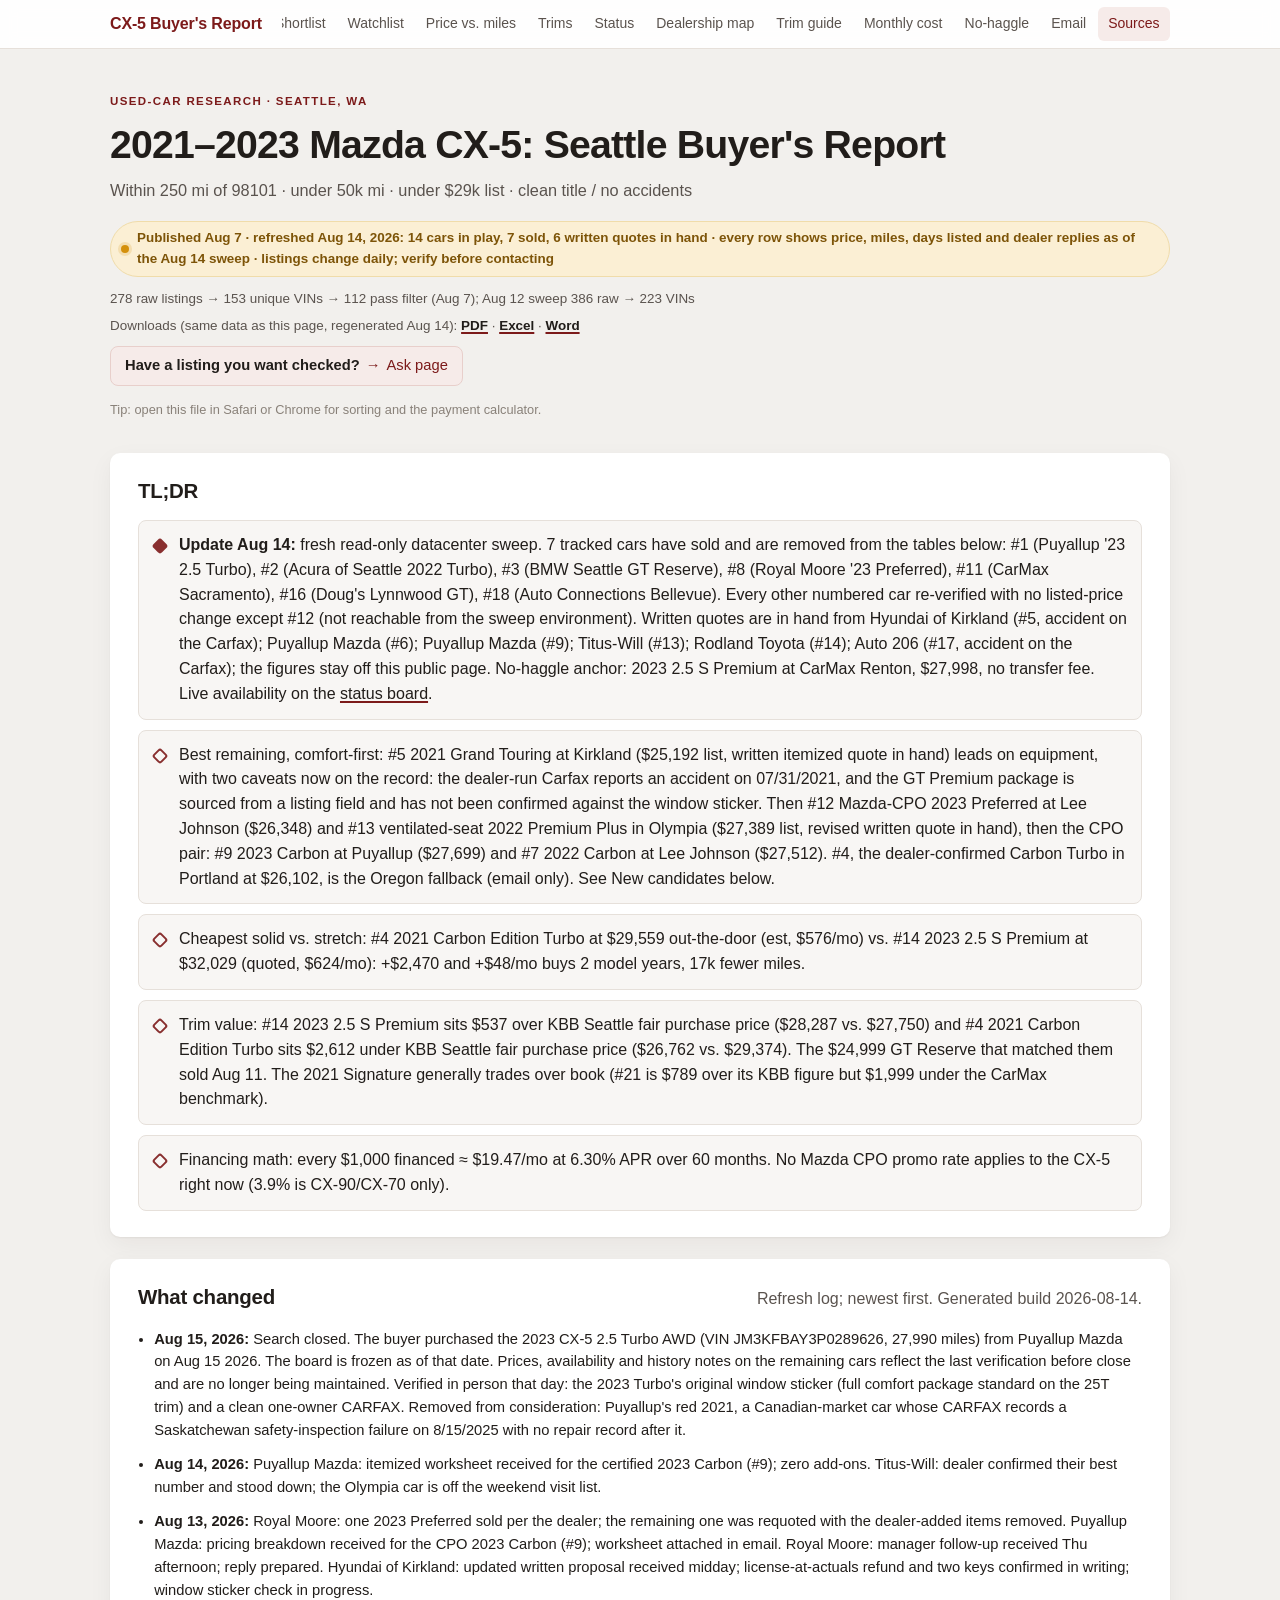
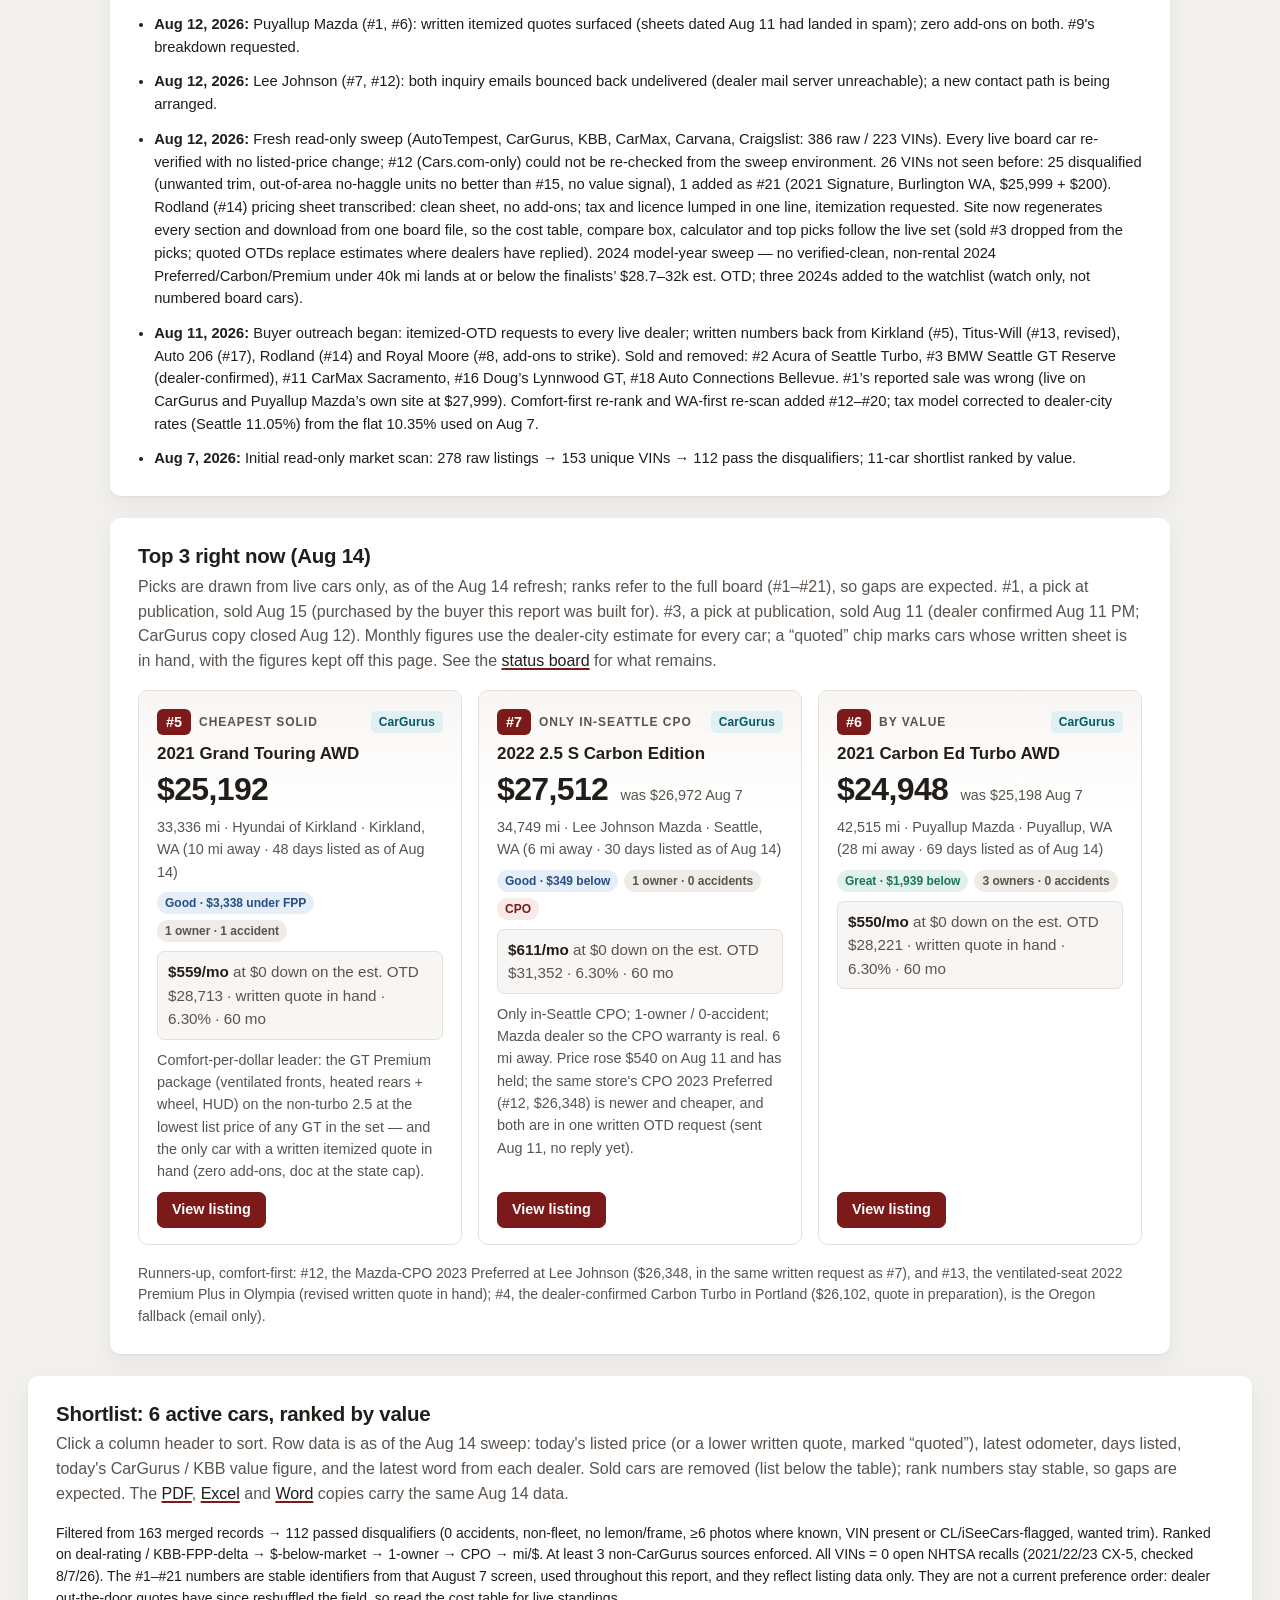
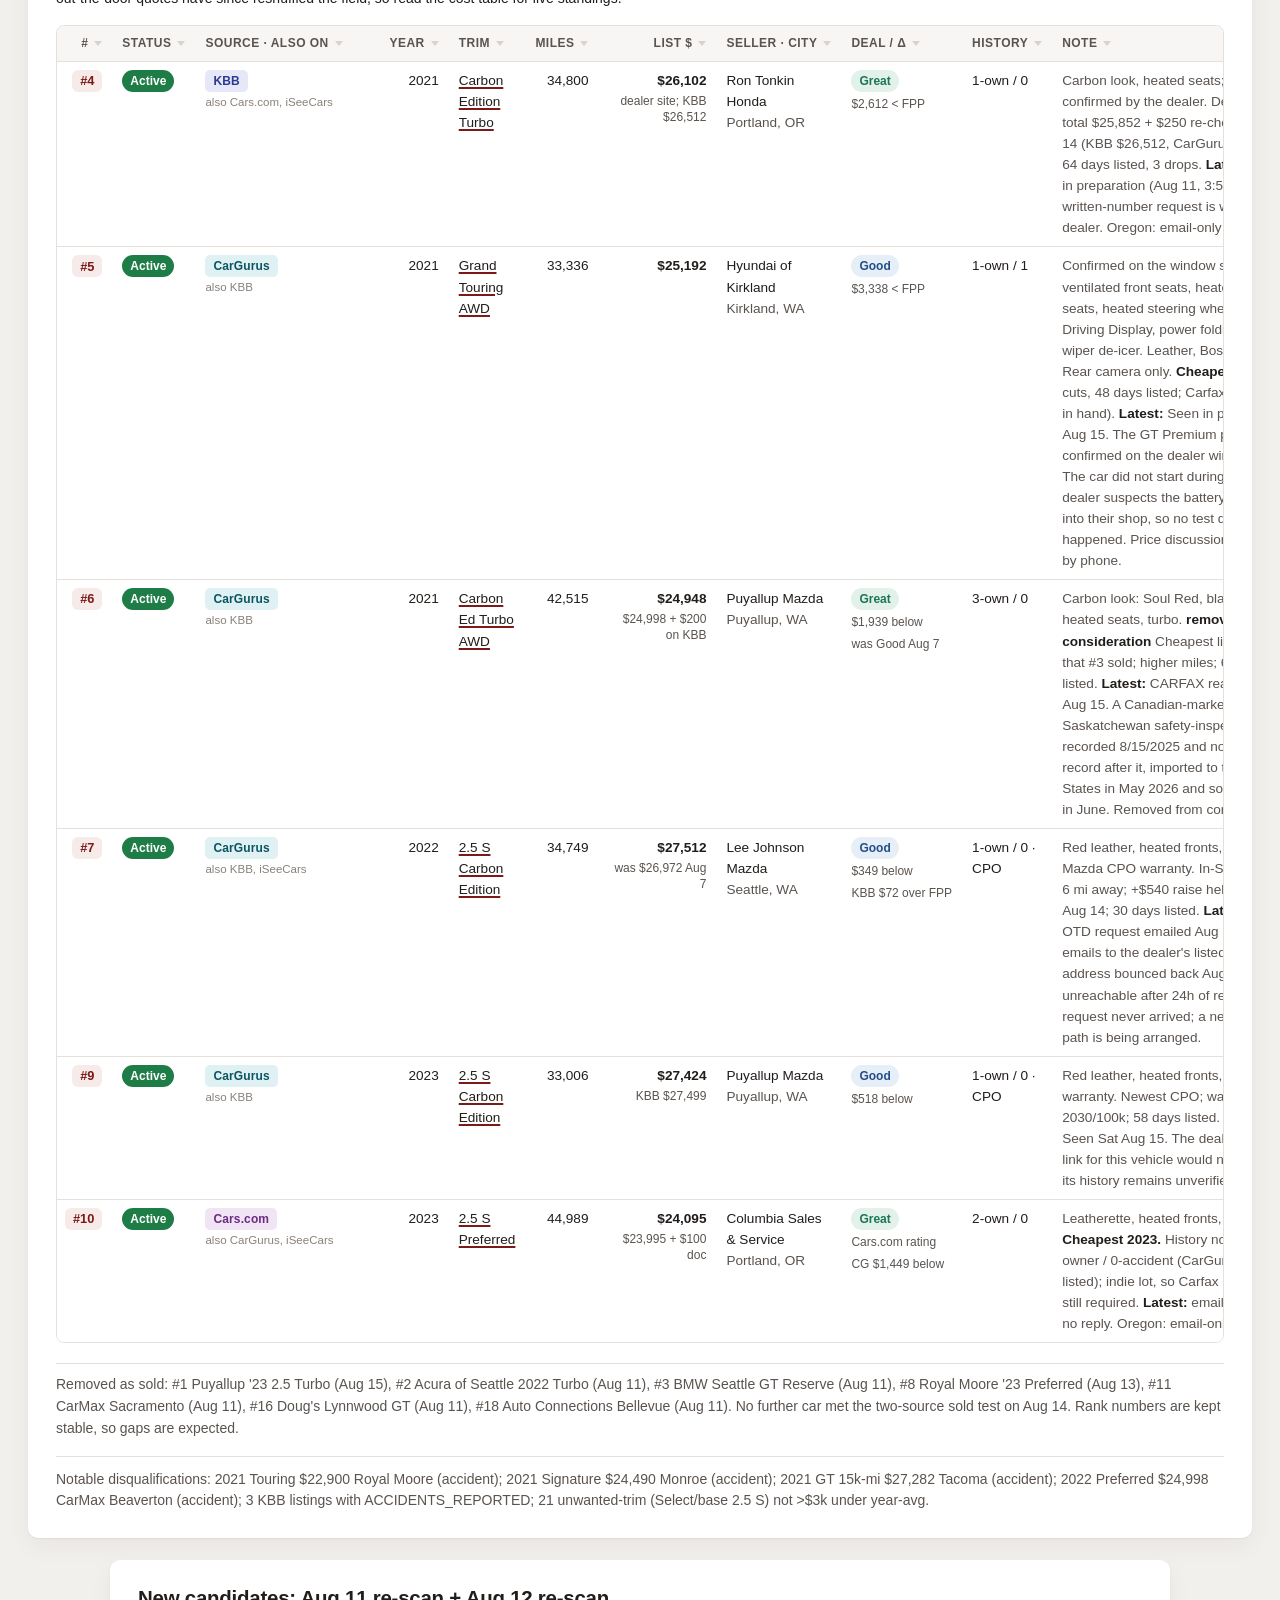
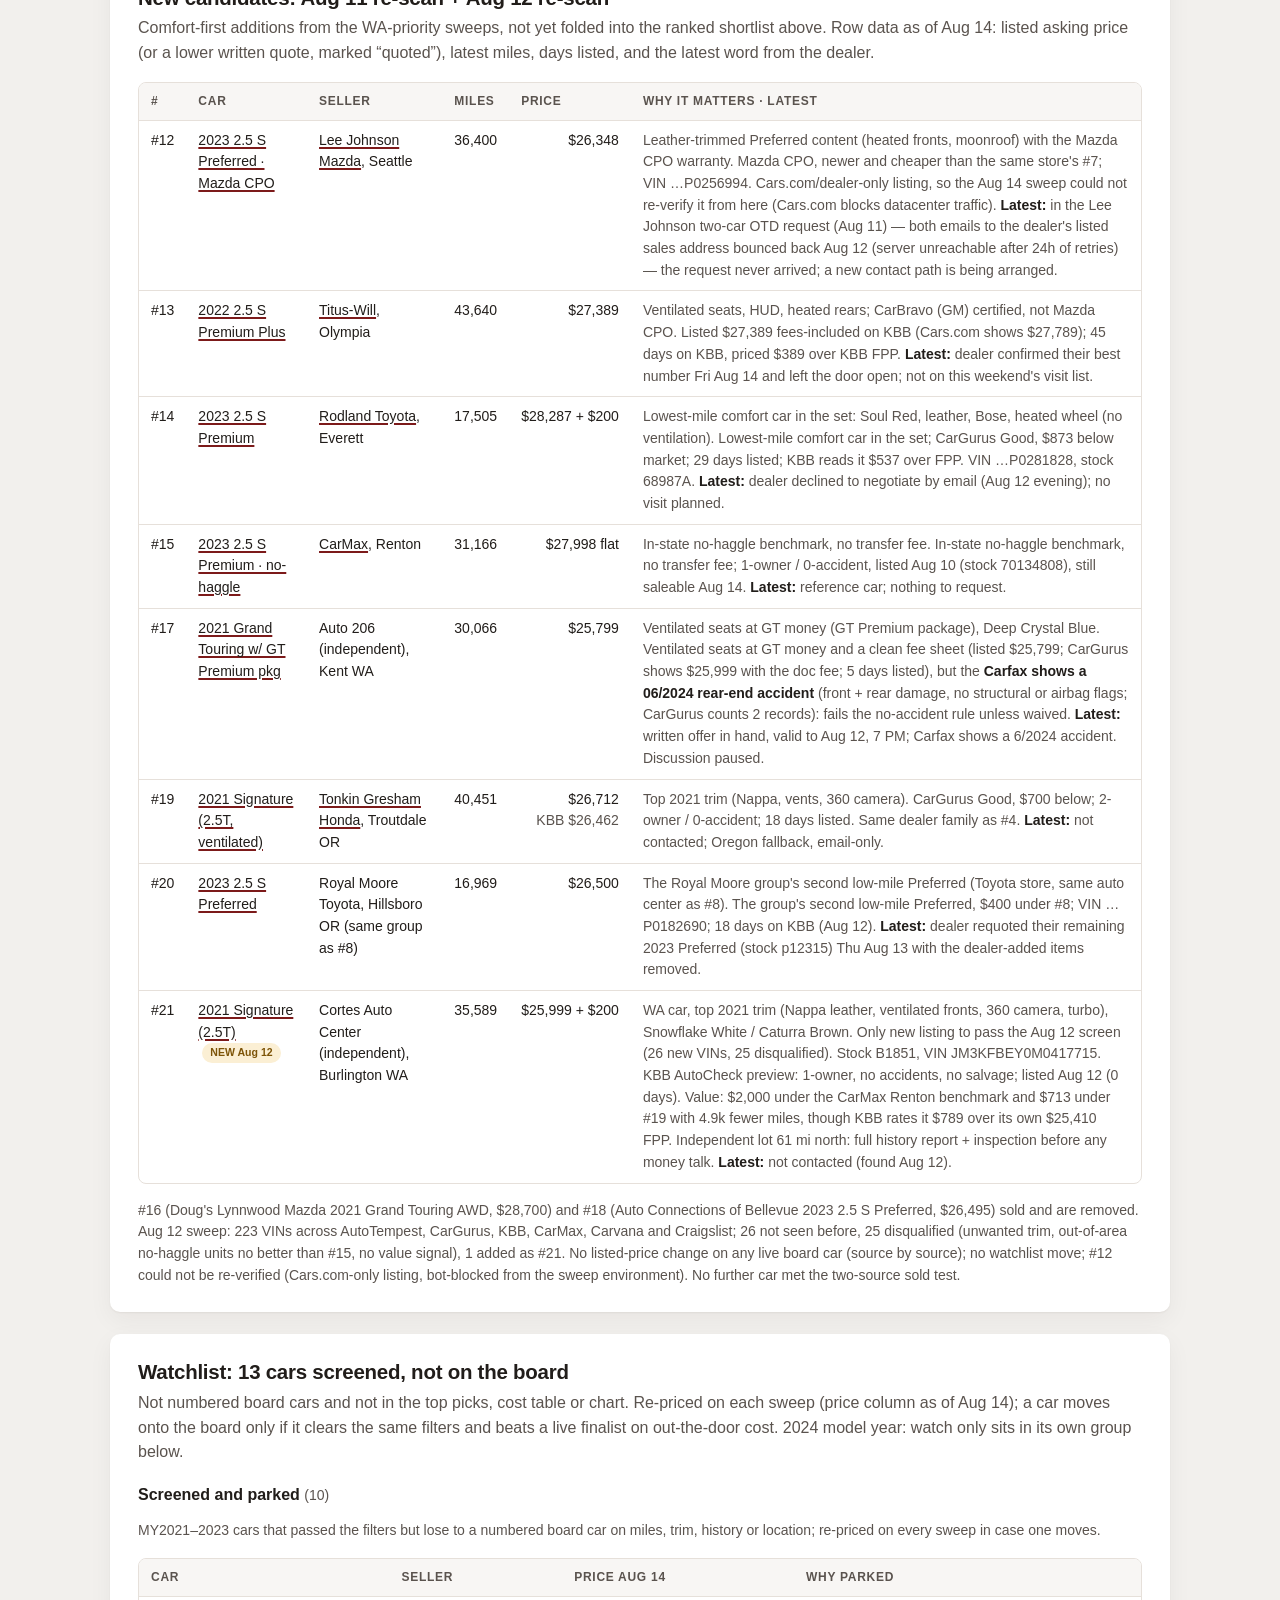
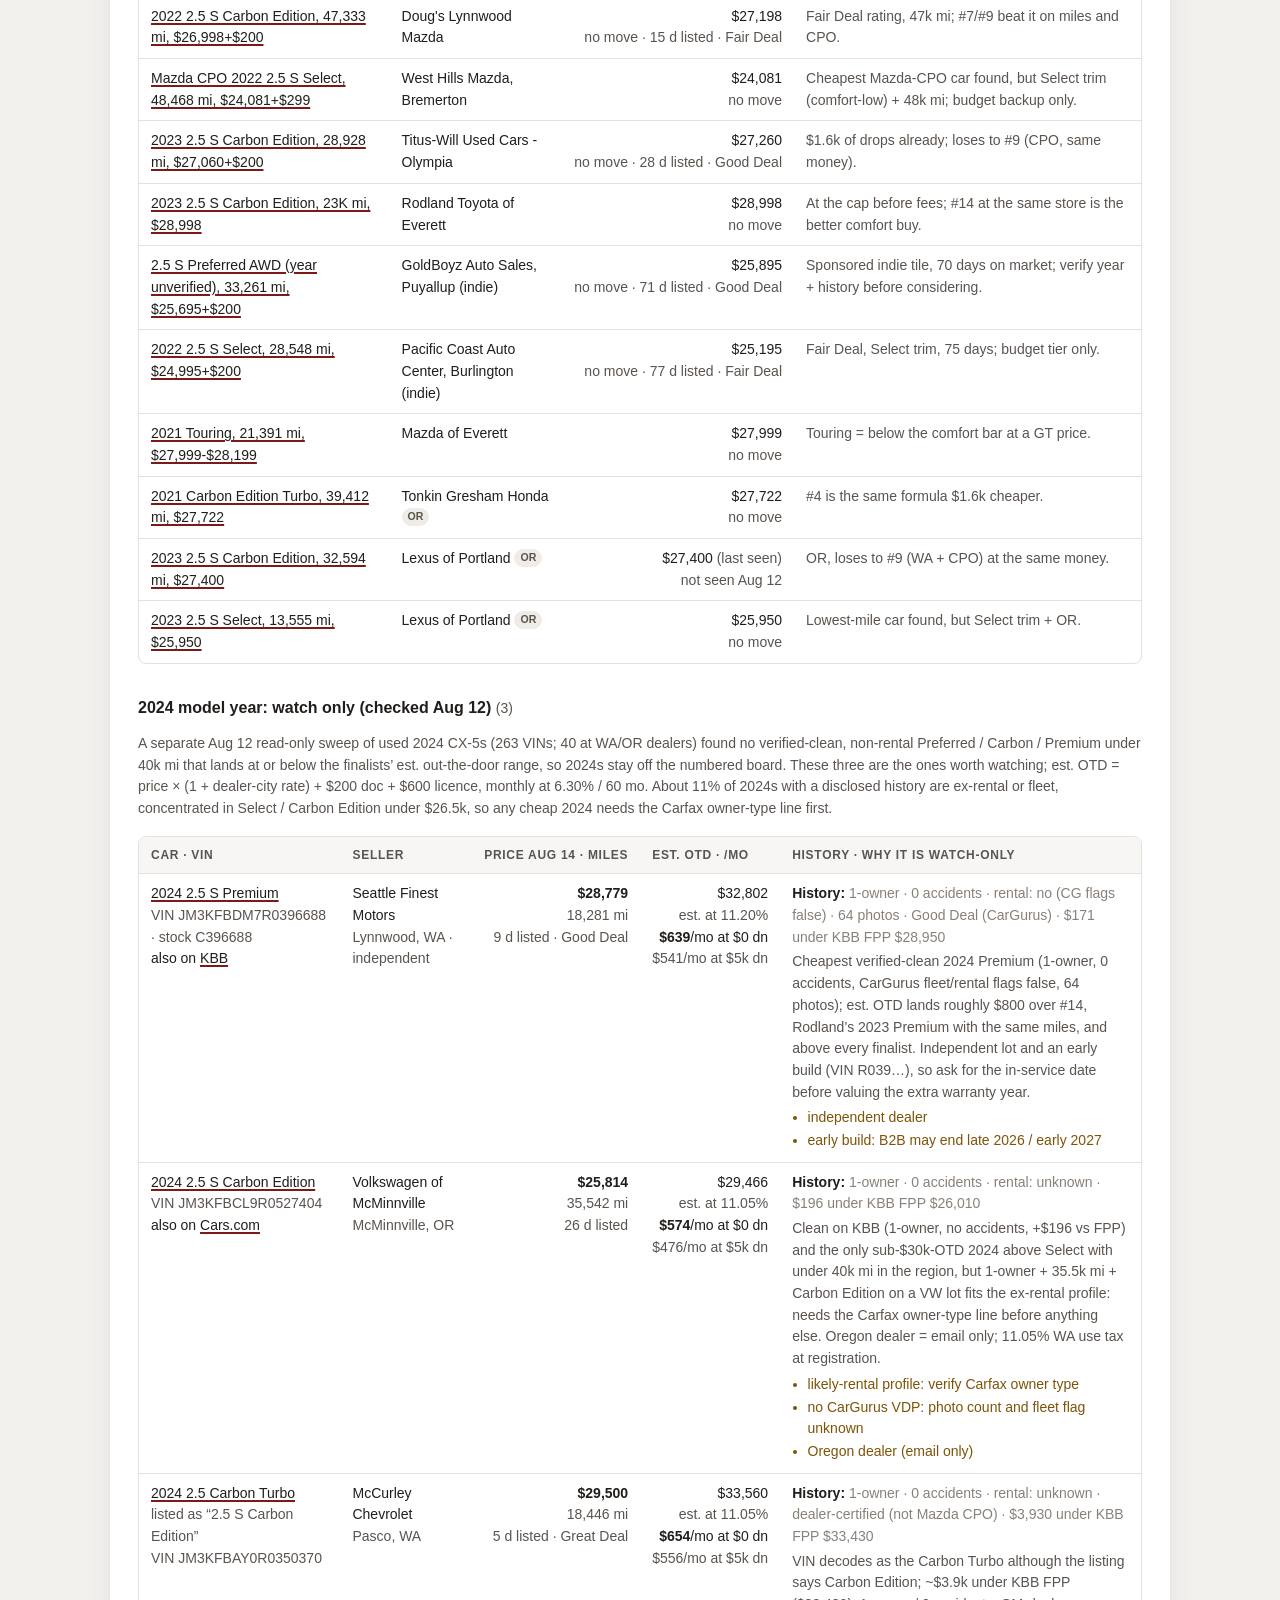
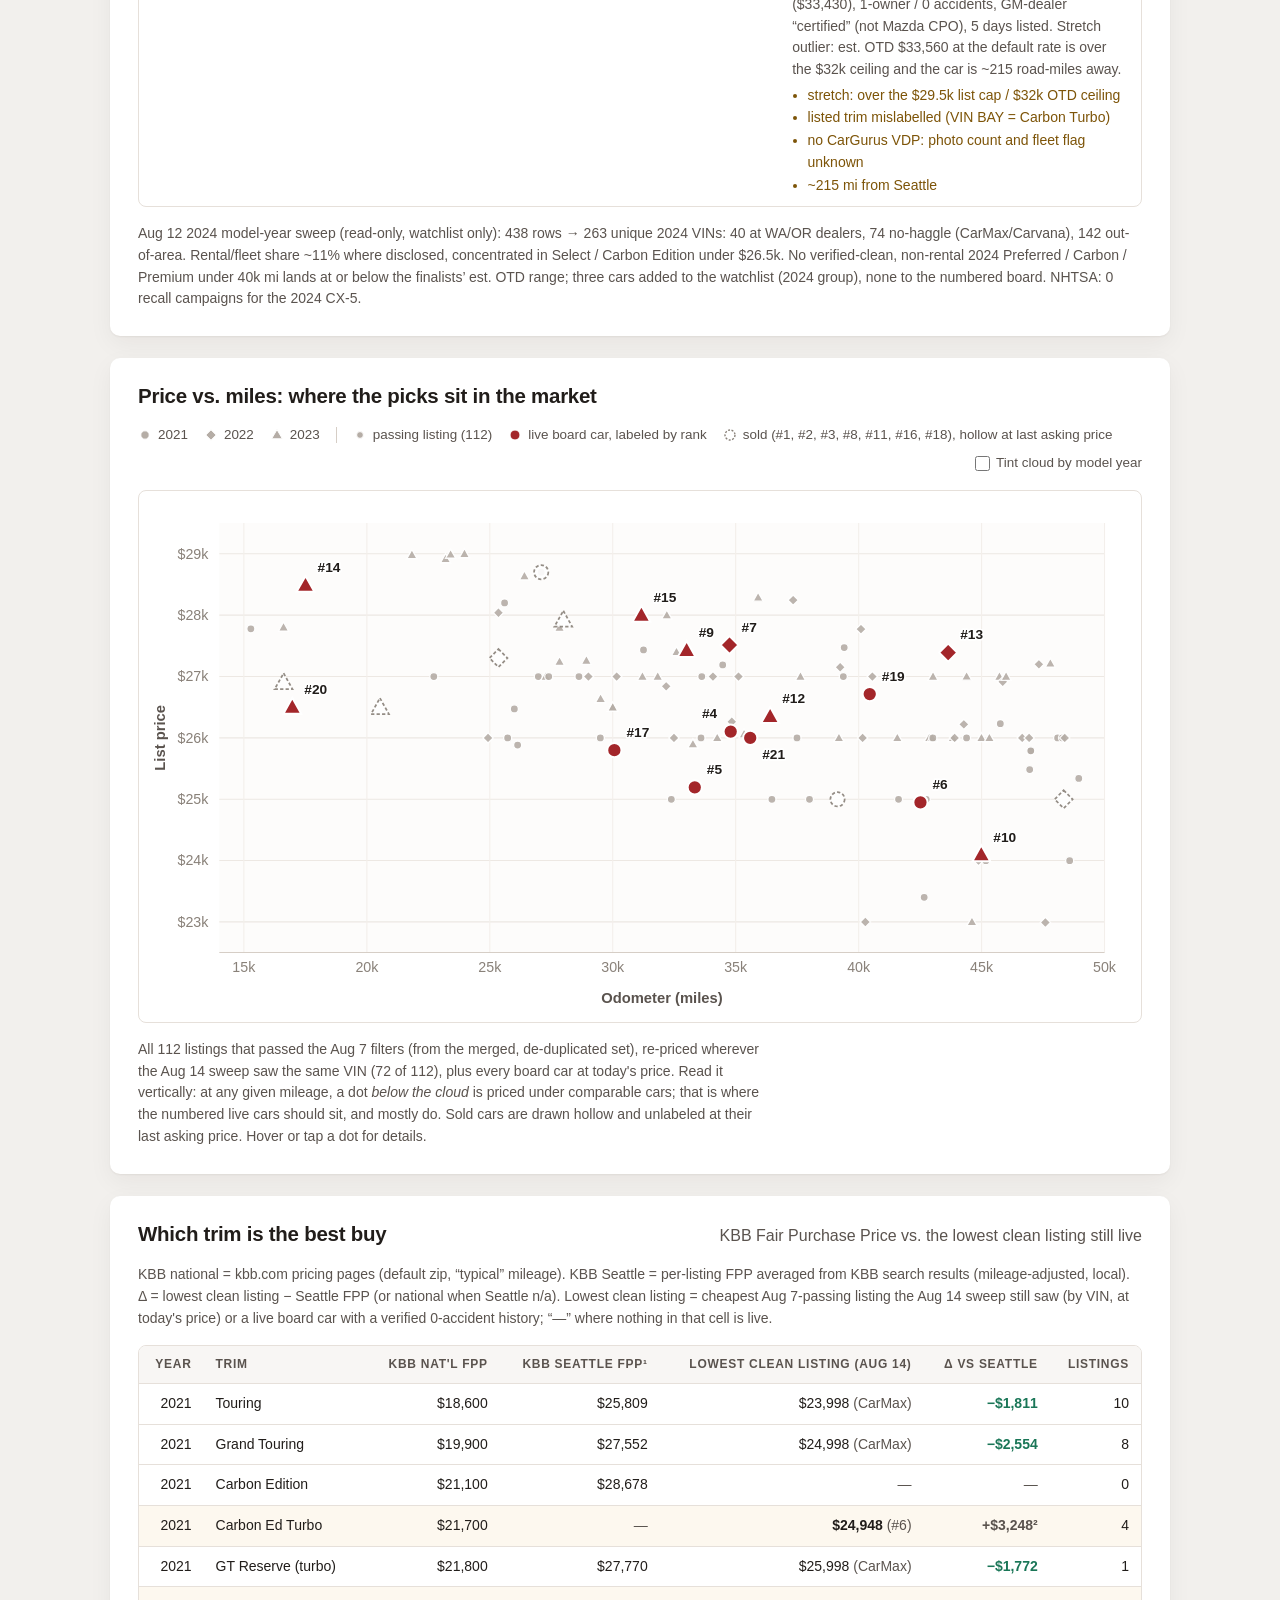
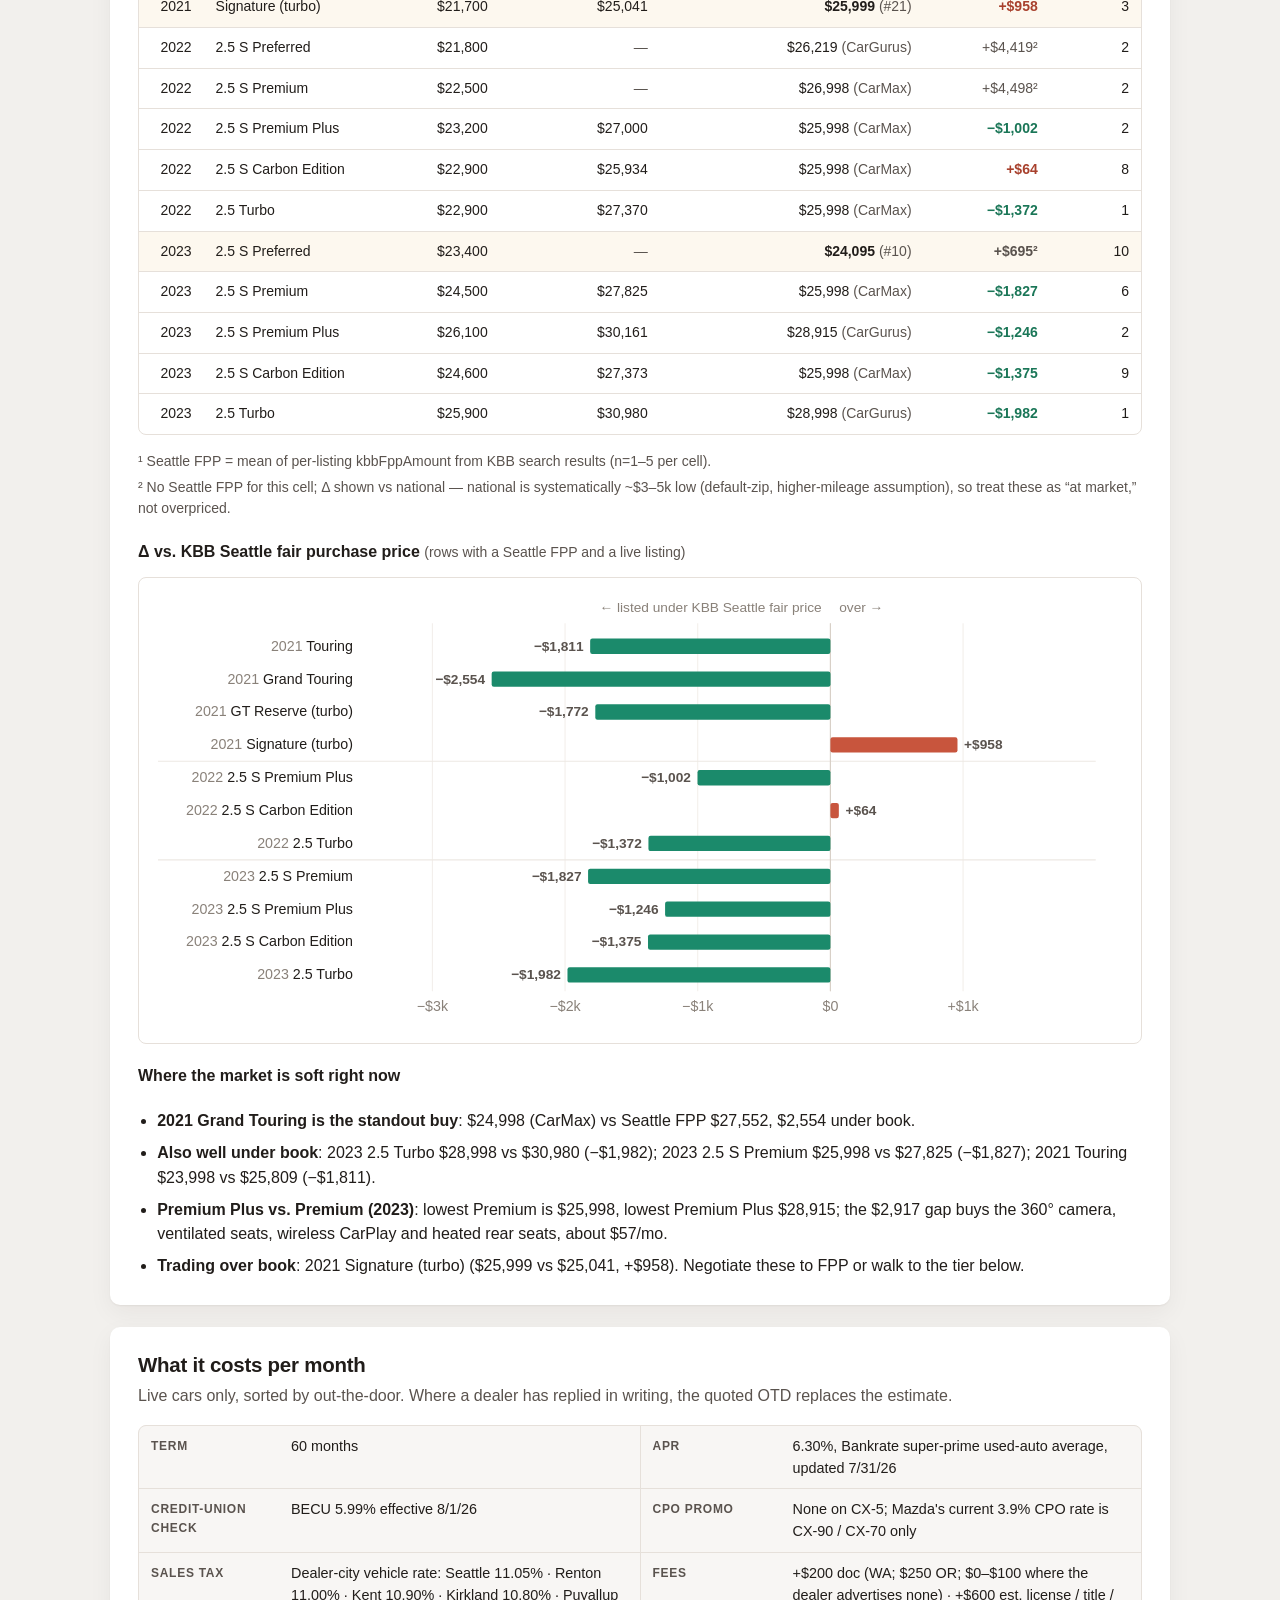
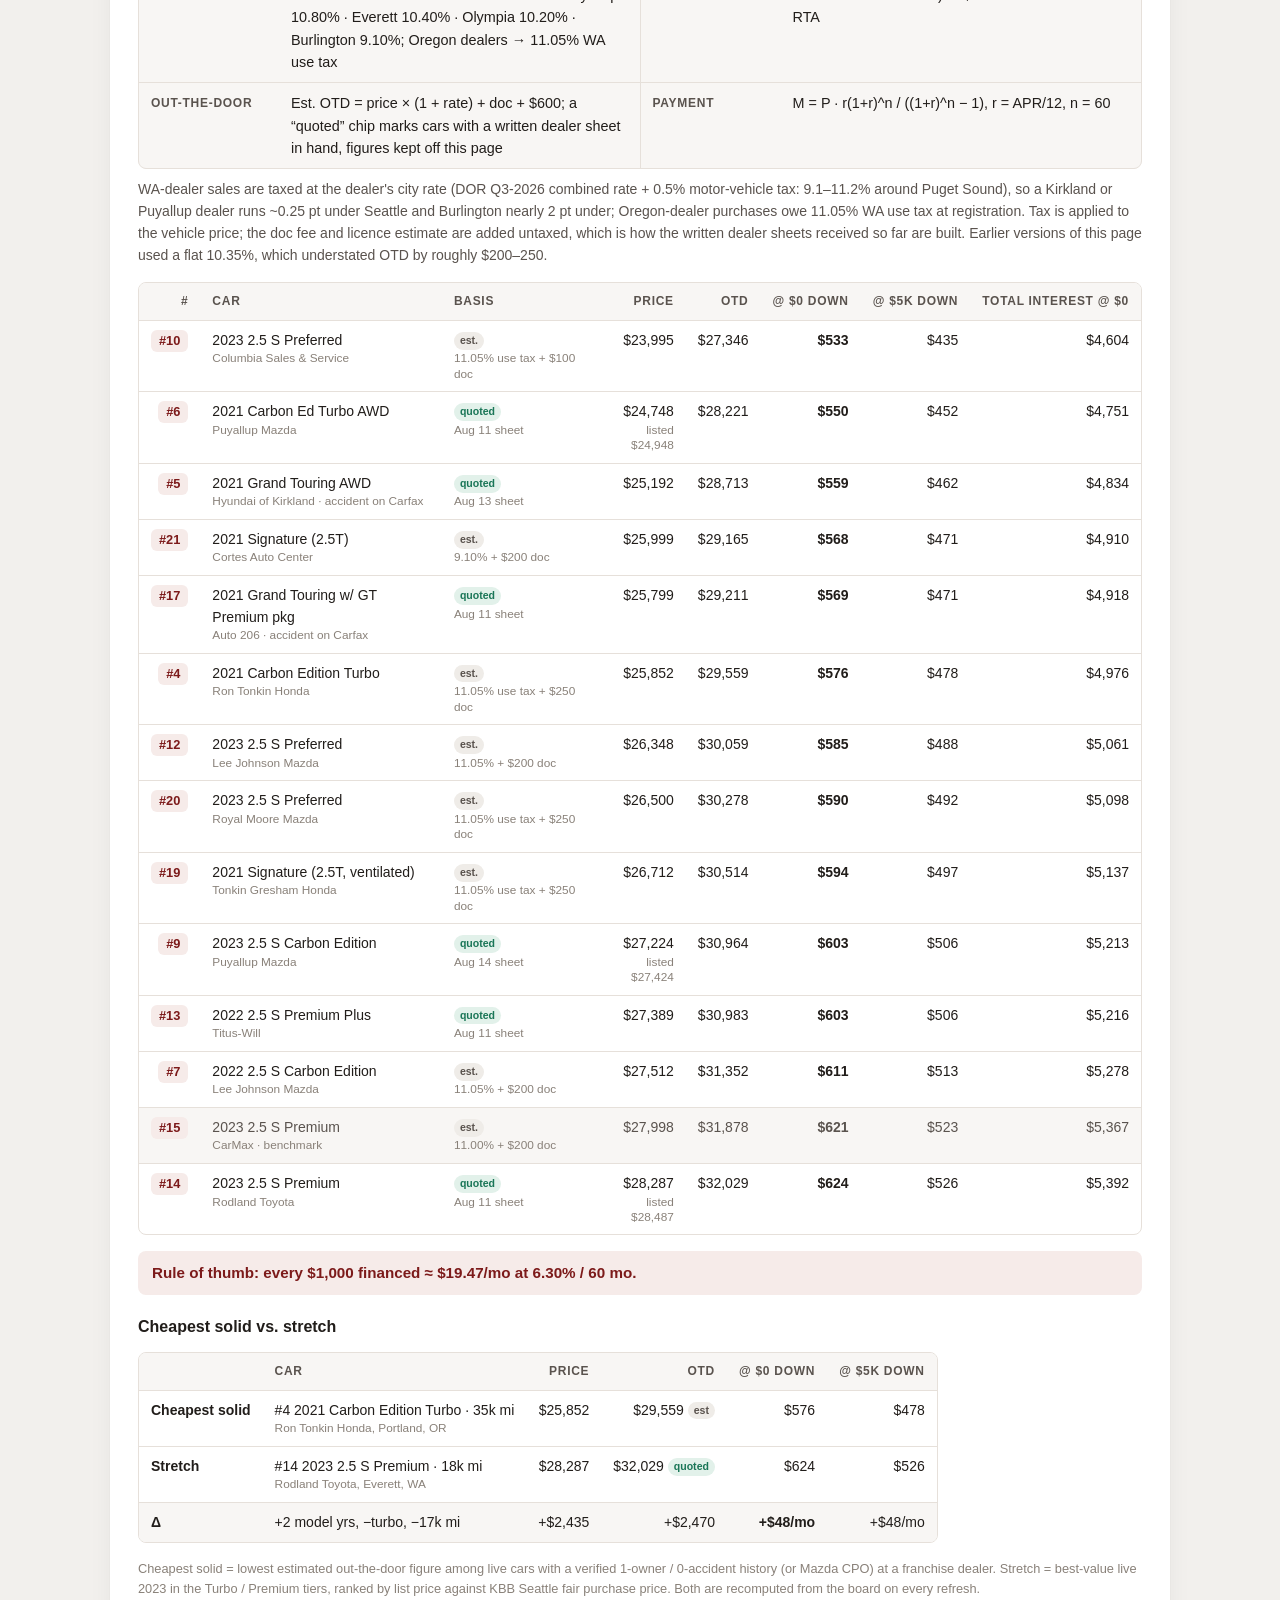
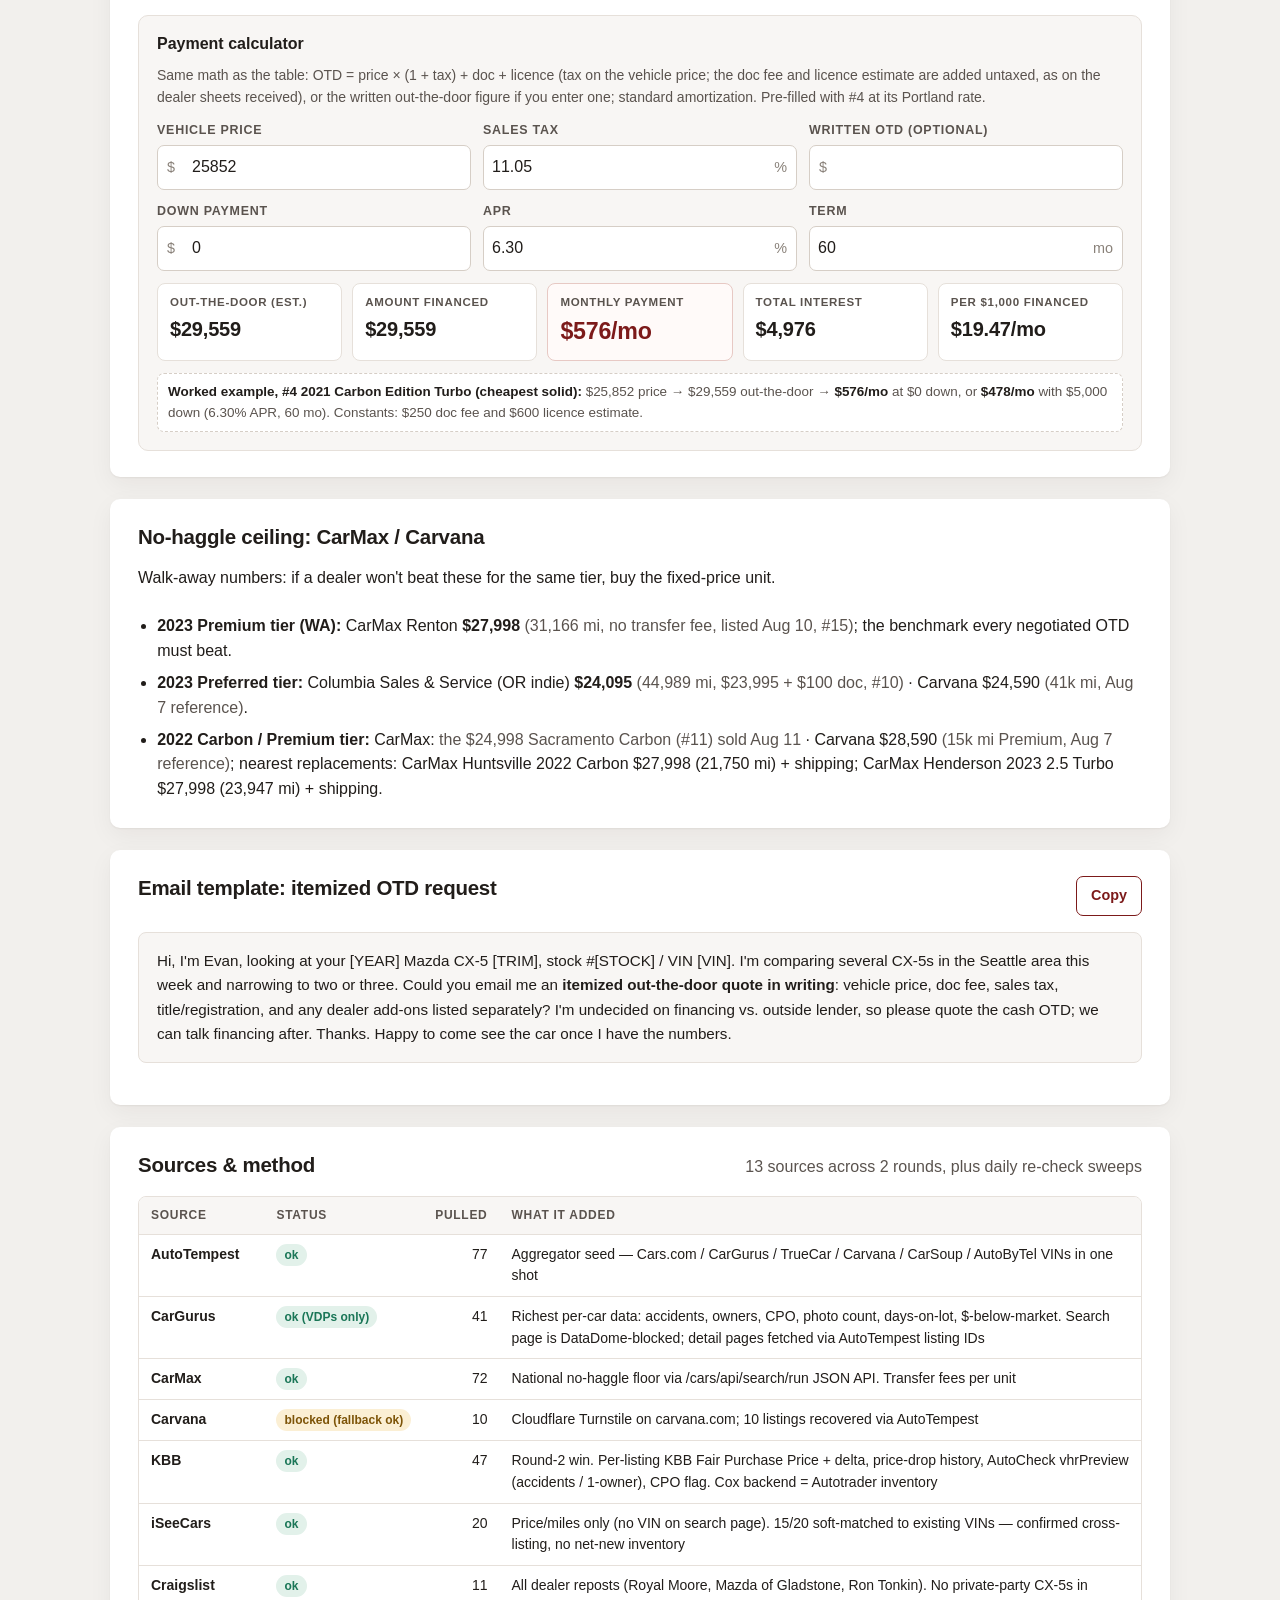
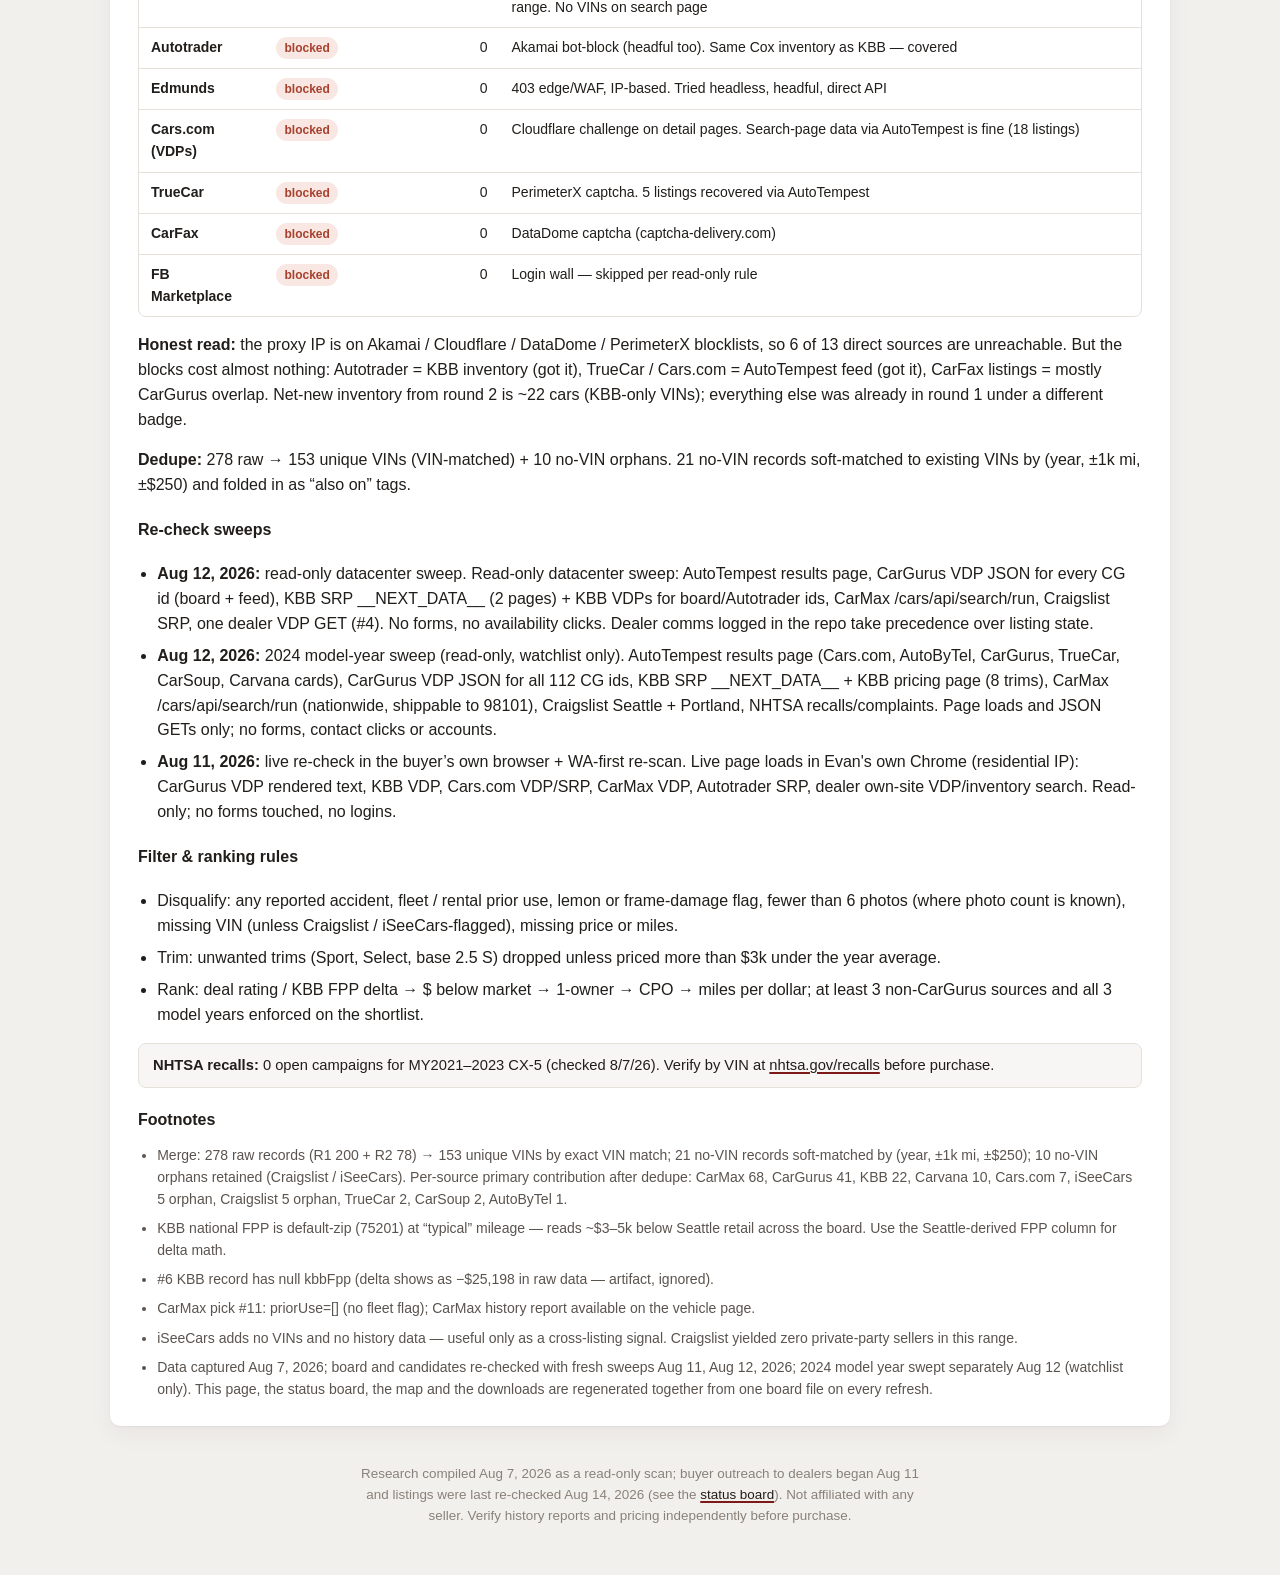
==== commit 8a6e1a24: "Close the search: the 2023 Turbo was purchased Aug 15 Marks VIN JM3KFBAY3P0289626 purchased, freezes" ====
--- a/index.html
+++ b/index.html
@@ -538,7 +538,7 @@
   <h1>2021&#8211;2023 Mazda <span class="nb">CX-5</span>: Seattle Buyer&#x27;s Report</h1>
   <p class="scope">Within 250 mi of 98101 &#183; under 50k mi &#183; under $29k list &#183; clean title / no accidents</p>
   <div class="mast-row">
-    <span class="pill"><span class="dot" aria-hidden="true"></span>Published Aug 7 &#183; refreshed Aug 14, 2026: 15 cars in play, 6 sold, 7 written quotes in hand &#183; every row shows price, miles, days listed and dealer replies as of the Aug 14 sweep &#183; listings change daily; verify before contacting</span>
+    <span class="pill"><span class="dot" aria-hidden="true"></span>Published Aug 7 &#183; refreshed Aug 14, 2026: 14 cars in play, 7 sold, 6 written quotes in hand &#183; every row shows price, miles, days listed and dealer replies as of the Aug 14 sweep &#183; listings change daily; verify before contacting</span>
     <span class="funnel">278 raw listings &#8594; 153 unique VINs &#8594; 112 pass filter (Aug 7); Aug 12 sweep 386 raw &#8594; 223 VINs</span>
   </div>
   <p class="downloads">Downloads (same data as this page, regenerated Aug 14): <a href="CX5-Seattle-Buyers-Report.pdf">PDF</a> &#183; <a href="CX5-Seattle-Buyers-Report.xlsx">Excel</a> &#183; <a href="cx5_report.docx">Word</a></p>
@@ -550,16 +550,16 @@
 
 <section class="card" id="tldr">
   <h2>TL;DR</h2>
-  <ul class="tldr"><li><strong>Update Aug 14:</strong> fresh read-only datacenter sweep. 6 tracked cars have sold and are removed from the tables below: #2 (Acura of Seattle 2022 Turbo), #3 (BMW Seattle GT Reserve), #8 (Royal Moore &#x27;23 Preferred), #11 (CarMax Sacramento), #16 (Doug&#x27;s Lynnwood GT), #18 (Auto Connections Bellevue). Every other numbered car re-verified with no listed-price change except #12 (not reachable from the sweep environment). Written quotes are in hand from Puyallup Mazda (#1); Hyundai of Kirkland (#5, accident on the Carfax); Puyallup Mazda (#6); Puyallup Mazda (#9); Titus-Will (#13); Rodland Toyota (#14); Auto 206 (#17, accident on the Carfax); the figures stay off this public page. No-haggle anchor: 2023 2.5 S Premium at CarMax Renton, $27,998, no transfer fee. Live availability on the <a href="status.html">status board</a>.</li><li>Best remaining, comfort-first: #5 2021 Grand Touring at Kirkland ($25,192 list, written itemized quote in hand) leads on equipment, with two caveats now on the record: the dealer-run Carfax reports an accident on 07/31/2021, and the GT Premium package is sourced from a listing field and has not been confirmed against the window sticker. Then #12 Mazda-CPO 2023 Preferred at Lee Johnson ($26,348) and #13 ventilated-seat 2022 Premium Plus in Olympia ($27,389 list, revised written quote in hand), then the CPO pair: #9 2023 Carbon at Puyallup ($27,699) and #7 2022 Carbon at Lee Johnson ($27,512). #4, the dealer-confirmed Carbon Turbo in Portland at $26,102, is the Oregon fallback (email only). See New candidates below.</li><li>Cheapest solid vs. stretch: #4 2021 Carbon Edition Turbo at $29,559 out-the-door (est, $576/mo) vs. #1 2023 2.5 Turbo AWD at $31,513 (quoted, $614/mo): +$1,954 and +$38/mo buys 2 model years, 7k fewer miles.</li><li>Trim value: #1 2023 2.5 Turbo AWD sits $2,781 under KBB Seattle fair purchase price ($28,199 vs. $30,980) and #4 2021 Carbon Edition Turbo sits $2,612 under KBB Seattle fair purchase price ($26,762 vs. $29,374). The $24,999 GT Reserve that matched them sold Aug 11. The 2021 Signature generally trades over book (#21 is $789 over its KBB figure but $1,999 under the CarMax benchmark).</li><li>Financing math: every $1,000 financed &#8776; $19.47/mo at 6.30% APR over 60 months. No Mazda CPO promo rate applies to the CX-5 right now (3.9% is CX-90/CX-70 only).</li></ul>
+  <ul class="tldr"><li><strong>Update Aug 14:</strong> fresh read-only datacenter sweep. 7 tracked cars have sold and are removed from the tables below: #1 (Puyallup &#x27;23 2.5 Turbo), #2 (Acura of Seattle 2022 Turbo), #3 (BMW Seattle GT Reserve), #8 (Royal Moore &#x27;23 Preferred), #11 (CarMax Sacramento), #16 (Doug&#x27;s Lynnwood GT), #18 (Auto Connections Bellevue). Every other numbered car re-verified with no listed-price change except #12 (not reachable from the sweep environment). Written quotes are in hand from Hyundai of Kirkland (#5, accident on the Carfax); Puyallup Mazda (#6); Puyallup Mazda (#9); Titus-Will (#13); Rodland Toyota (#14); Auto 206 (#17, accident on the Carfax); the figures stay off this public page. No-haggle anchor: 2023 2.5 S Premium at CarMax Renton, $27,998, no transfer fee. Live availability on the <a href="status.html">status board</a>.</li><li>Best remaining, comfort-first: #5 2021 Grand Touring at Kirkland ($25,192 list, written itemized quote in hand) leads on equipment, with two caveats now on the record: the dealer-run Carfax reports an accident on 07/31/2021, and the GT Premium package is sourced from a listing field and has not been confirmed against the window sticker. Then #12 Mazda-CPO 2023 Preferred at Lee Johnson ($26,348) and #13 ventilated-seat 2022 Premium Plus in Olympia ($27,389 list, revised written quote in hand), then the CPO pair: #9 2023 Carbon at Puyallup ($27,699) and #7 2022 Carbon at Lee Johnson ($27,512). #4, the dealer-confirmed Carbon Turbo in Portland at $26,102, is the Oregon fallback (email only). See New candidates below.</li><li>Cheapest solid vs. stretch: #4 2021 Carbon Edition Turbo at $29,559 out-the-door (est, $576/mo) vs. #14 2023 2.5 S Premium at $32,029 (quoted, $624/mo): +$2,470 and +$48/mo buys 2 model years, 17k fewer miles.</li><li>Trim value: #14 2023 2.5 S Premium sits $537 over KBB Seattle fair purchase price ($28,287 vs. $27,750) and #4 2021 Carbon Edition Turbo sits $2,612 under KBB Seattle fair purchase price ($26,762 vs. $29,374). The $24,999 GT Reserve that matched them sold Aug 11. The 2021 Signature generally trades over book (#21 is $789 over its KBB figure but $1,999 under the CarMax benchmark).</li><li>Financing math: every $1,000 financed &#8776; $19.47/mo at 6.30% APR over 60 months. No Mazda CPO promo rate applies to the CX-5 right now (3.9% is CX-90/CX-70 only).</li></ul>
 </section>
 
 <section class="card" id="changes">
   <div class="sec-head"><h2>What changed</h2><p class="muted">Refresh log; newest first. Generated build 2026-08-14.</p></div>
-  <ul class="changes"><li><span class="when">Aug 14, 2026:</span> Puyallup Mazda: itemized worksheet received for the certified 2023 Carbon (#9); zero add-ons. Titus-Will: dealer confirmed their best number and stood down; the Olympia car is off the weekend visit list.</li><li><span class="when">Aug 13, 2026:</span> Royal Moore: one 2023 Preferred sold per the dealer; the remaining one was requoted with the dealer-added items removed. Puyallup Mazda: pricing breakdown received for the CPO 2023 Carbon (#9); worksheet attached in email. Royal Moore: manager follow-up received Thu afternoon; reply prepared. Hyundai of Kirkland: updated written proposal received midday; license-at-actuals refund and two keys confirmed in writing; window sticker check in progress.</li><li><span class="when">Aug 12, 2026:</span> Puyallup Mazda (#1, #6): written itemized quotes surfaced (sheets dated Aug 11 had landed in spam); zero add-ons on both. #9&#x27;s breakdown requested.</li><li><span class="when">Aug 12, 2026:</span> Lee Johnson (#7, #12): both inquiry emails bounced back undelivered (dealer mail server unreachable); a new contact path is being arranged.</li><li><span class="when">Aug 12, 2026:</span> Fresh read-only sweep (AutoTempest, CarGurus, KBB, CarMax, Carvana, Craigslist: 386 raw / 223 VINs). Every live board car re-verified with no listed-price change; #12 (Cars.com-only) could not be re-checked from the sweep environment. 26 VINs not seen before: 25 disqualified (unwanted trim, out-of-area no-haggle units no better than #15, no value signal), 1 added as #21 (2021 Signature, Burlington WA, $25,999 + $200). Rodland (#14) pricing sheet transcribed: clean sheet, no add-ons; tax and licence lumped in one line, itemization requested. Site now regenerates every section and download from one board file, so the cost table, compare box, calculator and top picks follow the live set (sold #3 dropped from the picks; quoted OTDs replace estimates where dealers have replied). 2024 model-year sweep &#8212; no verified-clean, non-rental 2024 Preferred/Carbon/Premium under 40k mi lands at or below the finalists&#8217; $28.7&#8211;32k est. OTD; three 2024s added to the watchlist (watch only, not numbered board cars).</li><li><span class="when">Aug 11, 2026:</span> Buyer outreach began: itemized-OTD requests to every live dealer; written numbers back from Kirkland (#5), Titus-Will (#13, revised), Auto 206 (#17), Rodland (#14) and Royal Moore (#8, add-ons to strike). Sold and removed: #2 Acura of Seattle Turbo, #3 BMW Seattle GT Reserve (dealer-confirmed), #11 CarMax Sacramento, #16 Doug&#8217;s Lynnwood GT, #18 Auto Connections Bellevue. #1&#8217;s reported sale was wrong (live on CarGurus and Puyallup Mazda&#8217;s own site at $27,999). Comfort-first re-rank and WA-first re-scan added #12&#8211;#20; tax model corrected to dealer-city rates (Seattle 11.05%) from the flat 10.35% used on Aug 7.</li><li><span class="when">Aug 7, 2026:</span> Initial read-only market scan: 278 raw listings &#8594; 153 unique VINs &#8594; 112 pass the disqualifiers; 11-car shortlist ranked by value.</li></ul>
+  <ul class="changes"><li><span class="when">Aug 15, 2026:</span> Search closed. The buyer purchased the 2023 CX-5 2.5 Turbo AWD (VIN JM3KFBAY3P0289626, 27,990 miles) from Puyallup Mazda on Aug 15 2026. The board is frozen as of that date. Prices, availability and history notes on the remaining cars reflect the last verification before close and are no longer being maintained. Verified in person that day: the 2023 Turbo&#x27;s original window sticker (full comfort package standard on the 25T trim) and a clean one-owner CARFAX. Removed from consideration: Puyallup&#x27;s red 2021, a Canadian-market car whose CARFAX records a Saskatchewan safety-inspection failure on 8/15/2025 with no repair record after it.</li><li><span class="when">Aug 14, 2026:</span> Puyallup Mazda: itemized worksheet received for the certified 2023 Carbon (#9); zero add-ons. Titus-Will: dealer confirmed their best number and stood down; the Olympia car is off the weekend visit list.</li><li><span class="when">Aug 13, 2026:</span> Royal Moore: one 2023 Preferred sold per the dealer; the remaining one was requoted with the dealer-added items removed. Puyallup Mazda: pricing breakdown received for the CPO 2023 Carbon (#9); worksheet attached in email. Royal Moore: manager follow-up received Thu afternoon; reply prepared. Hyundai of Kirkland: updated written proposal received midday; license-at-actuals refund and two keys confirmed in writing; window sticker check in progress.</li><li><span class="when">Aug 12, 2026:</span> Puyallup Mazda (#1, #6): written itemized quotes surfaced (sheets dated Aug 11 had landed in spam); zero add-ons on both. #9&#x27;s breakdown requested.</li><li><span class="when">Aug 12, 2026:</span> Lee Johnson (#7, #12): both inquiry emails bounced back undelivered (dealer mail server unreachable); a new contact path is being arranged.</li><li><span class="when">Aug 12, 2026:</span> Fresh read-only sweep (AutoTempest, CarGurus, KBB, CarMax, Carvana, Craigslist: 386 raw / 223 VINs). Every live board car re-verified with no listed-price change; #12 (Cars.com-only) could not be re-checked from the sweep environment. 26 VINs not seen before: 25 disqualified (unwanted trim, out-of-area no-haggle units no better than #15, no value signal), 1 added as #21 (2021 Signature, Burlington WA, $25,999 + $200). Rodland (#14) pricing sheet transcribed: clean sheet, no add-ons; tax and licence lumped in one line, itemization requested. Site now regenerates every section and download from one board file, so the cost table, compare box, calculator and top picks follow the live set (sold #3 dropped from the picks; quoted OTDs replace estimates where dealers have replied). 2024 model-year sweep &#8212; no verified-clean, non-rental 2024 Preferred/Carbon/Premium under 40k mi lands at or below the finalists&#8217; $28.7&#8211;32k est. OTD; three 2024s added to the watchlist (watch only, not numbered board cars).</li><li><span class="when">Aug 11, 2026:</span> Buyer outreach began: itemized-OTD requests to every live dealer; written numbers back from Kirkland (#5), Titus-Will (#13, revised), Auto 206 (#17), Rodland (#14) and Royal Moore (#8, add-ons to strike). Sold and removed: #2 Acura of Seattle Turbo, #3 BMW Seattle GT Reserve (dealer-confirmed), #11 CarMax Sacramento, #16 Doug&#8217;s Lynnwood GT, #18 Auto Connections Bellevue. #1&#8217;s reported sale was wrong (live on CarGurus and Puyallup Mazda&#8217;s own site at $27,999). Comfort-first re-rank and WA-first re-scan added #12&#8211;#20; tax model corrected to dealer-city rates (Seattle 11.05%) from the flat 10.35% used on Aug 7.</li><li><span class="when">Aug 7, 2026:</span> Initial read-only market scan: 278 raw listings &#8594; 153 unique VINs &#8594; 112 pass the disqualifiers; 11-car shortlist ranked by value.</li></ul>
 </section>
 
 <section class="card" id="top3">
-  <div class="sec-head"><h2>Top 3 right now (Aug 14)</h2><p class="muted">Picks are drawn from live cars only, as of the Aug 14 refresh; ranks refer to the full board (#1&#8211;#21), so gaps are expected. #3, a pick at publication, sold Aug 11 (dealer confirmed Aug 11 PM; CarGurus copy closed Aug 12). Monthly figures use the dealer-city estimate for every car; a &#8220;quoted&#8221; chip marks cars whose written sheet is in hand, with the figures kept off this page. See the <a href="status.html">status board</a> for what remains.</p></div>
+  <div class="sec-head"><h2>Top 3 right now (Aug 14)</h2><p class="muted">Picks are drawn from live cars only, as of the Aug 14 refresh; ranks refer to the full board (#1&#8211;#21), so gaps are expected. #1, a pick at publication, sold Aug 15 (purchased by the buyer this report was built for). #3, a pick at publication, sold Aug 11 (dealer confirmed Aug 11 PM; CarGurus copy closed Aug 12). Monthly figures use the dealer-city estimate for every car; a &#8220;quoted&#8221; chip marks cars whose written sheet is in hand, with the figures kept off this page. See the <a href="status.html">status board</a> for what remains.</p></div>
   <div class="picks">
     <article class="pick">
       <div class="pick-head"><span class="rank">#5</span><span class="pick-tag">Cheapest solid</span><span class="badge src src-cargurus">CarGurus</span></div>
@@ -572,16 +572,6 @@
       <a class="btn" href="https://www.cargurus.com/Cars/listing/451807182" target="_blank" rel="noopener">View listing</a>
     </article>
     <article class="pick">
-      <div class="pick-head"><span class="rank">#1</span><span class="pick-tag">Stretch pick</span><span class="badge src src-cargurus">CarGurus</span></div>
-      <h3>2023 2.5 Turbo AWD</h3>
-      <div class="price">$27,919 <span class="muted small">was $28,199 Aug 7</span></div>
-      <div class="pick-meta">27,990 mi &#183; Puyallup Mazda &#183; Puyallup, WA <span class="muted">(28 mi away &#183; 89 days listed as of Aug 14)</span></div>
-      <div class="pick-badges"><span class="badge deal great">Great &#183; $2,781 under FPP</span><span class="badge plain">1 owner &#183; 0 accidents</span></div>
-      <div class="monthly"><strong>$614/mo</strong> <span class="muted">at $0 down on the est. OTD $31,513 &#183; written quote in hand &#183; 6.30% &#183; 60 mo</span></div>
-      <p class="why">Biggest FPP gap in the entire dataset ($2,781 under), 1-owner, 89 days on lot &#8594; strongest negotiating leverage. Dealer&#x27;s own site shows $27,999; still no written OTD as of Aug 14 (form lead + phone promise Aug 11).</p>
-      <a class="btn" href="https://www.cargurus.com/Cars/listing/448185375" target="_blank" rel="noopener">View listing</a>
-    </article>
-    <article class="pick">
       <div class="pick-head"><span class="rank">#7</span><span class="pick-tag">Only in-Seattle CPO</span><span class="badge src src-cargurus">CarGurus</span></div>
       <h3>2022 2.5 S Carbon Edition</h3>
       <div class="price">$27,512 <span class="muted small">was $26,972 Aug 7</span></div>
@@ -590,25 +580,24 @@
       <div class="monthly"><strong>$611/mo</strong> <span class="muted">at $0 down on the est. OTD $31,352 &#183; 6.30% &#183; 60 mo</span></div>
       <p class="why">Only in-Seattle CPO; 1-owner / 0-accident; Mazda dealer so the CPO warranty is real. 6 mi away. Price rose $540 on Aug 11 and has held; the same store&#x27;s CPO 2023 Preferred (#12, $26,348) is newer and cheaper, and both are in one written OTD request (sent Aug 11, no reply yet).</p>
       <a class="btn" href="https://www.cargurus.com/Cars/listing/453287059" target="_blank" rel="noopener">View listing</a>
+    </article>
+    <article class="pick">
+      <div class="pick-head"><span class="rank">#6</span><span class="pick-tag">By value</span><span class="badge src src-cargurus">CarGurus</span></div>
+      <h3>2021 Carbon Ed Turbo AWD</h3>
+      <div class="price">$24,948 <span class="muted small">was $25,198 Aug 7</span></div>
+      <div class="pick-meta">42,515 mi &#183; Puyallup Mazda &#183; Puyallup, WA <span class="muted">(28 mi away &#183; 69 days listed as of Aug 14)</span></div>
+      <div class="pick-badges"><span class="badge deal great">Great &#183; $1,939 below</span><span class="badge plain">3 owners &#183; 0 accidents</span></div>
+      <div class="monthly"><strong>$550/mo</strong> <span class="muted">at $0 down on the est. OTD $28,221 &#183; written quote in hand &#183; 6.30% &#183; 60 mo</span></div>
+      <p class="why"></p>
+      <a class="btn" href="https://www.cargurus.com/Cars/listing/449972241" target="_blank" rel="noopener">View listing</a>
     </article></div>
   <p class="muted small runner">Runners-up, comfort-first: #12, the Mazda-CPO 2023 Preferred at Lee Johnson ($26,348, in the same written request as #7), and #13, the ventilated-seat 2022 Premium Plus in Olympia (revised written quote in hand); #4, the dealer-confirmed Carbon Turbo in Portland ($26,102, quote in preparation), is the Oregon fallback (email only).</p>
 </section>
 
 <section class="card" id="shortlist">
-  <div class="sec-head"><h2>Shortlist: 7 active cars, ranked by value</h2><p class="muted">Click a column header to sort. Row data is as of the Aug 14 sweep: today's listed price (or a lower written quote, marked &#8220;quoted&#8221;), latest odometer, days listed, today's CarGurus / KBB value figure, and the latest word from each dealer. Sold cars are removed (list below the table); rank numbers stay stable, so gaps are expected. The <a href="CX5-Seattle-Buyers-Report.pdf">PDF</a>, <a href="CX5-Seattle-Buyers-Report.xlsx">Excel</a> and <a href="cx5_report.docx">Word</a> copies carry the same Aug 14 data.</p></div>
+  <div class="sec-head"><h2>Shortlist: 6 active cars, ranked by value</h2><p class="muted">Click a column header to sort. Row data is as of the Aug 14 sweep: today's listed price (or a lower written quote, marked &#8220;quoted&#8221;), latest odometer, days listed, today's CarGurus / KBB value figure, and the latest word from each dealer. Sold cars are removed (list below the table); rank numbers stay stable, so gaps are expected. The <a href="CX5-Seattle-Buyers-Report.pdf">PDF</a>, <a href="CX5-Seattle-Buyers-Report.xlsx">Excel</a> and <a href="cx5_report.docx">Word</a> copies carry the same Aug 14 data.</p></div>
   <p class="small">Filtered from 163 merged records &#8594; 112 passed disqualifiers (0 accidents, non-fleet, no lemon/frame, &#8805;6 photos where known, VIN present or CL/iSeeCars-flagged, wanted trim). Ranked on deal-rating / KBB-FPP-delta &#8594; $-below-market &#8594; 1-owner &#8594; CPO &#8594; mi/$. At least 3 non-CarGurus sources enforced. All VINs = 0 open NHTSA recalls (2021/22/23 CX-5, checked 8/7/26). The #1&#8211;#21 numbers are stable identifiers from that August 7 screen, used throughout this report, and they reflect listing data only. They are not a current preference order: dealer out-the-door quotes have since reshuffled the field, so read the cost table for live standings.</p>
   <div class="sl-table-view"><div class="scroll"><table class="data sortable" id="shortlist-table"><thead><tr><th scope="col" class="num"><button type="button">#<span class="si" aria-hidden="true"></span></button></th><th scope="col"><button type="button">Status<span class="si" aria-hidden="true"></span></button></th><th scope="col"><button type="button">Source &#183; also on<span class="si" aria-hidden="true"></span></button></th><th scope="col" class="num"><button type="button">Year<span class="si" aria-hidden="true"></span></button></th><th scope="col"><button type="button">Trim<span class="si" aria-hidden="true"></span></button></th><th scope="col" class="num"><button type="button">Miles<span class="si" aria-hidden="true"></span></button></th><th scope="col" class="num"><button type="button">List $<span class="si" aria-hidden="true"></span></button></th><th scope="col"><button type="button">Seller &#183; City<span class="si" aria-hidden="true"></span></button></th><th scope="col"><button type="button">Deal / &#916;<span class="si" aria-hidden="true"></span></button></th><th scope="col"><button type="button">History<span class="si" aria-hidden="true"></span></button></th><th scope="col"><button type="button">Note<span class="si" aria-hidden="true"></span></button></th></tr></thead><tbody><tr>
-      <td class="num" data-v="1"><span class="rank sm">#1</span></td><td data-v="0"><span class="badge status-active">Active</span></td>
-      <td data-v-text="CarGurus"><span class="badge src src-cargurus">CarGurus</span><div class="also">also KBB</div></td>
-      <td class="num" data-v="2023">2023</td>
-      <td><a href="https://www.cargurus.com/Cars/listing/448185375" target="_blank" rel="noopener">2.5 Turbo AWD</a></td>
-      <td class="num" data-v="27990">27,990</td>
-      <td class="num" data-v="27919"><strong>$27,919</strong></td>
-      <td>Puyallup Mazda<br><span class="muted">Puyallup, WA</span></td>
-      <td data-v="3"><span class="badge deal great">Great</span><div class="delta">$2,781 &lt; FPP</div></td>
-      <td>1-own / 0</td>
-      <td class="note"><span class="muted">Confirmed on the original window sticker: ventilated front seats, heated front and rear seats, heated steering wheel, Active Driving Display, wireless charger, power folding mirrors, Bose 10-speaker, driver seat memory, moonroof. 2.5 Turbo, 227 hp on 87 octane and 256 hp on 93.</span> <strong>Stretch pick.</strong> 89 days listed, several drops; KBB and the dealer&#x27;s own site show $27,999. Active on CarGurus, KBB and AutoTempest Aug 14 (the Aug 11 sale report was wrong). <strong>Latest:</strong> Seen and driven Sat Aug 15. The original window sticker confirms the full comfort package including ventilated front seats, and the CARFAX shows one owner, a personal lease and no accidents.</td>
-    </tr><tr>
       <td class="num" data-v="4"><span class="rank sm">#4</span></td><td data-v="0"><span class="badge status-active">Active</span></td>
       <td data-v-text="KBB"><span class="badge src src-kbb">KBB</span><div class="also">also Cars.com, iSeeCars</div></td>
       <td class="num" data-v="2021">2021</td>
@@ -683,20 +672,7 @@
         <option value="year">Year &#183; newest first</option>
         <option value="monthly">Monthly &#183; low to high</option>
       </select></span></div>
-    <div class="sl-cards" id="sl-cards" role="list"><article class="slc" role="listitem" data-rank="1" data-price="27919" data-miles="27990" data-year="2023" data-monthly="614">
-      <header class="slc-head"><span class="rank">#1</span><h3 class="slc-title"><span class="yr">2023</span> 2.5 Turbo AWD</h3><span class="badge src src-cargurus">CarGurus</span></header>
-      <div class="slc-price"><span class="p">$27,919</span><span class="mo"><strong>$614</strong>/mo <span class="muted">at $0 down &#183; was $28,199 Aug 7</span></span></div>
-      <p class="slc-meta">27,990 mi &#183; Puyallup Mazda &#183; Puyallup, WA</p>
-      <dl class="slc-facts">
-        <div><dt>Deal / &#916;</dt><dd><span class="badge deal great">Great</span><span class="delta">$2,781 &lt; FPP</span></dd></div>
-        <div><dt>1-own / Acc</dt><dd>1-own / 0</dd></div>
-        <div><dt>CPO</dt><dd>No</dd></div>
-        <div><dt>Source &#183; also on</dt><dd>CarGurus<span class="also">also KBB</span></dd></div>
-      </dl>
-      <p class="slc-note"><strong>Stretch pick.</strong> 89 days listed, biggest FPP gap in set; dealer site $27,999. <strong>Latest:</strong> Seen and driven Sat Aug 15; window sticker and CARFAX both obtained.</p>
-      <a class="btn block" href="https://www.cargurus.com/Cars/listing/448185375" target="_blank" rel="noopener" aria-label="View listing #1 in a new tab">View listing</a>
-    </article>
-    <article class="slc" role="listitem" data-rank="4" data-price="26102" data-miles="34800" data-year="2021" data-monthly="576">
+    <div class="sl-cards" id="sl-cards" role="list"><article class="slc" role="listitem" data-rank="4" data-price="26102" data-miles="34800" data-year="2021" data-monthly="576">
       <header class="slc-head"><span class="rank">#4</span><h3 class="slc-title"><span class="yr">2021</span> Carbon Edition Turbo</h3><span class="badge src src-kbb">KBB</span></header>
       <div class="slc-price"><span class="p">$26,102</span><span class="mo"><strong>$576</strong>/mo <span class="muted">at $0 down &#183; was $26,512 Aug 7</span></span></div>
       <p class="slc-meta">34,800 mi &#183; Ron Tonkin Honda &#183; Portland, OR</p>
@@ -775,7 +751,7 @@
       <a class="btn block" href="https://www.cars.com/vehicledetail/d4fd9d01-99f9-4673-87c0-1a173ef9551f/" target="_blank" rel="noopener" aria-label="View listing #10 in a new tab">View listing</a>
     </article>
     </div></div>
-  <p class="muted small removed">Removed as sold: #2 Acura of Seattle 2022 Turbo (Aug 11), #3 BMW Seattle GT Reserve (Aug 11), #8 Royal Moore &#x27;23 Preferred (Aug 13), #11 CarMax Sacramento (Aug 11), #16 Doug&#x27;s Lynnwood GT (Aug 11), #18 Auto Connections Bellevue (Aug 11). No further car met the two-source sold test on Aug 14. Rank numbers are kept stable, so gaps are expected.</p>
+  <p class="muted small removed">Removed as sold: #1 Puyallup &#x27;23 2.5 Turbo (Aug 15), #2 Acura of Seattle 2022 Turbo (Aug 11), #3 BMW Seattle GT Reserve (Aug 11), #8 Royal Moore &#x27;23 Preferred (Aug 13), #11 CarMax Sacramento (Aug 11), #16 Doug&#x27;s Lynnwood GT (Aug 11), #18 Auto Connections Bellevue (Aug 11). No further car met the two-source sold test on Aug 14. Rank numbers are kept stable, so gaps are expected.</p>
   <p class="muted small dq">Notable disqualifications: 2021 Touring $22,900 Royal Moore (accident); 2021 Signature $24,490 Monroe (accident); 2021 GT 15k-mi $27,282 Tacoma (accident); 2022 Preferred $24,998 CarMax Beaverton (accident); 3 KBB listings with ACCIDENTS_REPORTED; 21 unwanted-trim (Select/base 2.5 S) not &gt;$3k under year-avg.</p>
 </section>
 
@@ -835,19 +811,19 @@
     <span class="lg-sep" aria-hidden="true"></span>
     <span class="lg-item"><svg class="lg cloud" viewBox="0 0 14 14" aria-hidden="true"><circle cx="7" cy="7" r="3.4"/></svg> passing listing (112)</span>
     <span class="lg-item"><svg class="lg slmark" viewBox="0 0 14 14" aria-hidden="true"><circle cx="7" cy="7" r="5"/></svg> live board car, labeled by rank</span>
-    <span class="lg-item"><svg class="lg gonemark" viewBox="0 0 14 14" aria-hidden="true"><circle cx="7" cy="7" r="5"/></svg> sold (#2, #3, #8, #11, #16, #18), hollow at last asking price</span>
+    <span class="lg-item"><svg class="lg gonemark" viewBox="0 0 14 14" aria-hidden="true"><circle cx="7" cy="7" r="5"/></svg> sold (#1, #2, #3, #8, #11, #16, #18), hollow at last asking price</span>
     <label class="toggle"><input type="checkbox" id="tint"> Tint cloud by model year</label>
   </div>
-  <div class="chart-wrap" id="scatter-wrap"><svg class="chart scatter d" id="scatter" viewBox="0 0 900 470" role="img" aria-label="Scatter plot of 112 passing listings: odometer miles on the x axis, list price on the y axis. The 15 live board cars are numbered.">
+  <div class="chart-wrap" id="scatter-wrap"><svg class="chart scatter d" id="scatter" viewBox="0 0 900 470" role="img" aria-label="Scatter plot of 112 passing listings: odometer miles on the x axis, list price on the y axis. The 14 live board cars are numbered.">
   <rect class="plot-bg" x="66" y="22" width="808" height="392"/>
   <line class="grid" x1="66" x2="874" y1="386.0" y2="386.0"/><text class="tick" x="56" y="390.5" text-anchor="end">$23k</text><line class="grid" x1="66" x2="874" y1="330.0" y2="330.0"/><text class="tick" x="56" y="334.5" text-anchor="end">$24k</text><line class="grid" x1="66" x2="874" y1="274.0" y2="274.0"/><text class="tick" x="56" y="278.5" text-anchor="end">$25k</text><line class="grid" x1="66" x2="874" y1="218.0" y2="218.0"/><text class="tick" x="56" y="222.5" text-anchor="end">$26k</text><line class="grid" x1="66" x2="874" y1="162.0" y2="162.0"/><text class="tick" x="56" y="166.5" text-anchor="end">$27k</text><line class="grid" x1="66" x2="874" y1="106.0" y2="106.0"/><text class="tick" x="56" y="110.5" text-anchor="end">$28k</text><line class="grid" x1="66" x2="874" y1="50.0" y2="50.0"/><text class="tick" x="56" y="54.5" text-anchor="end">$29k</text><line class="grid grid-v" x1="88.4" x2="88.4" y1="22" y2="414"/><text class="tick" x="88.4" y="432" text-anchor="middle">15k</text><line class="grid grid-v" x1="200.7" x2="200.7" y1="22" y2="414"/><text class="tick" x="200.7" y="432" text-anchor="middle">20k</text><line class="grid grid-v" x1="312.9" x2="312.9" y1="22" y2="414"/><text class="tick" x="312.9" y="432" text-anchor="middle">25k</text><line class="grid grid-v" x1="425.1" x2="425.1" y1="22" y2="414"/><text class="tick" x="425.1" y="432" text-anchor="middle">30k</text><line class="grid grid-v" x1="537.3" x2="537.3" y1="22" y2="414"/><text class="tick" x="537.3" y="432" text-anchor="middle">35k</text><line class="grid grid-v" x1="649.6" x2="649.6" y1="22" y2="414"/><text class="tick" x="649.6" y="432" text-anchor="middle">40k</text><line class="grid grid-v" x1="761.8" x2="761.8" y1="22" y2="414"/><text class="tick" x="761.8" y="432" text-anchor="middle">45k</text><line class="grid grid-v" x1="874.0" x2="874.0" y1="22" y2="414"/><text class="tick" x="874.0" y="432" text-anchor="middle">50k</text><line class="axis" x1="66" x2="874" y1="414" y2="414"/><text class="axis-title" x="470.0" y="460" text-anchor="middle">Odometer (miles)</text><text class="axis-title" x="16" y="218" text-anchor="middle" transform="rotate(-90 16 218)">List price</text>
-  <g class="pts"><g class="pt y2023" data-i="0" data-x="272.5" data-y="54.8"><path d="M272.5,49.9L277.2,58.2L267.9,58.2z"/></g><g class="pt y2023" data-i="1" data-x="289.8" data-y="50.1"><path d="M289.8,45.2L294.4,53.5L285.1,53.5z"/></g><g class="pt y2023" data-i="2" data-x="376.6" data-y="148.6"><path d="M376.6,143.7L381.2,152.0L371.9,152.0z"/></g><g class="pt y2021" data-i="3" data-x="636.4" data-y="135.6"><circle cx="636.4" cy="135.6" r="3.7"/></g><g class="pt y2023" data-i="4" data-x="498.3" data-y="223.9"><path d="M498.3,219.0L503.0,227.3L493.6,227.3z"/></g><g class="pt y2023" data-i="5" data-x="344.5" data-y="70.4"><path d="M344.5,65.5L349.2,73.9L339.9,73.9z"/></g><g class="pt y2023" data-i="6" data-x="401.1" data-y="147.4"><path d="M401.1,142.5L405.7,150.9L396.4,150.9z"/></g><g class="pt y2021" data-i="7" data-x="453.2" data-y="137.8"><circle cx="453.2" cy="137.8" r="3.7"/></g><g class="pt y2023" data-i="8" data-x="483.3" data-y="139.6"><path d="M483.3,134.7L488.0,143.0L478.7,143.0z"/></g><g class="pt y2022" data-i="9" data-x="589.8" data-y="92.3"><path d="M589.8,87.6l4.7,4.7l-4.7,4.7l-4.7,-4.7z"/></g><g class="pt y2022" data-i="10" data-x="814.1" data-y="150.9"><path d="M814.1,146.2l4.7,4.7l-4.7,4.7l-4.7,-4.7z"/></g><g class="pt y2023" data-i="11" data-x="277.1" data-y="50.7"><path d="M277.1,45.8L281.8,54.1L272.5,54.1z"/></g><g class="pt y2021" data-i="12" data-x="338.3" data-y="224.6"><circle cx="338.3" cy="224.6" r="3.7"/></g><g class="pt y2023" data-i="13" data-x="414.0" data-y="182.3"><path d="M414.0,177.4L418.7,185.8L409.4,185.8z"/></g><g class="pt y2023" data-i="14" data-x="778.1" data-y="162.1"><path d="M778.1,157.2L782.7,165.5L773.4,165.5z"/></g><g class="pt y2022" data-i="15" data-x="759.0" data-y="330.1"><path d="M759.0,325.4l4.7,4.7l-4.7,4.7l-4.7,-4.7z"/></g><g class="pt y2021" data-i="16" data-x="326.4" data-y="94.9"><circle cx="326.4" cy="94.9" r="3.7"/></g><g class="pt y2023" data-i="17" data-x="474.5" data-y="106.1"><path d="M474.5,101.2L479.1,109.5L469.8,109.5z"/></g><g class="pt y2022" data-i="18" data-x="745.6" data-y="205.7"><path d="M745.6,201.0l4.7,4.7l-4.7,4.7l-4.7,-4.7z"/></g><g class="pt y2023" data-i="19" data-x="545.0" data-y="214.6"><path d="M545.0,209.7L549.6,218.1L540.3,218.1z"/></g><g class="pt y2022" data-i="20" data-x="533.8" data-y="203.3"><path d="M533.8,198.6l4.7,4.7l-4.7,4.7l-4.7,-4.7z"/></g><g class="pt y2022" data-i="21" data-x="632.7" data-y="153.6"><path d="M632.7,148.9l4.7,4.7l-4.7,4.7l-4.7,-4.7z"/></g><g class="pt y2022" data-i="22" data-x="781.1" data-y="166.8"><path d="M781.1,162.1l4.7,4.7l-4.7,4.7l-4.7,-4.7z"/></g><g class="pt y2023" data-i="23" data-x="241.8" data-y="51.0"><path d="M241.8,46.1L246.5,54.4L237.2,54.4z"/></g><g class="pt y2021" data-i="24" data-x="359.8" data-y="66.8"><circle cx="359.8" cy="66.8" r="3.7"/></g><g class="pt y2022" data-i="25" data-x="651.7" data-y="118.8"><path d="M651.7,114.1l4.7,4.7l-4.7,4.7l-4.7,-4.7z"/></g><g class="pt y2023" data-i="26" data-x="748.1" data-y="162.0"><path d="M748.1,157.1L752.8,165.4L743.5,165.4z"/></g><g class="pt y2021" data-i="27" data-x="525.5" data-y="151.5"><circle cx="525.5" cy="151.5" r="3.7"/></g><g class="pt y2023" data-i="28" data-x="824.6" data-y="150.1"><path d="M824.6,145.2L829.2,153.6L819.9,153.6z"/></g><g class="pt y2021" data-i="29" data-x="94.8" data-y="118.5"><circle cx="94.8" cy="118.5" r="3.7"/></g><g class="pt y2023" data-i="30" data-x="124.6" data-y="117.2"><path d="M124.6,112.3L129.3,120.6L120.0,120.6z"/></g><g class="pt y2023" data-i="31" data-x="132.6" data-y="190.0"><path d="M132.6,185.1L137.3,193.4L128.0,193.4z"/></g><g class="pt y2021" data-i="32" data-x="261.8" data-y="162.1"><circle cx="261.8" cy="162.1" r="3.7"/></g><g class="pt y2022" data-i="33" data-x="320.8" data-y="103.8"><path d="M320.8,99.1l4.7,4.7l-4.7,4.7l-4.7,-4.7z"/></g><g class="pt y2022" data-i="34" data-x="311.3" data-y="218.1"><path d="M311.3,213.4l4.7,4.7l-4.7,4.7l-4.7,-4.7z"/></g><g class="pt y2021" data-i="35" data-x="335.3" data-y="191.6"><circle cx="335.3" cy="191.6" r="3.7"/></g><g class="pt y2021" data-i="36" data-x="329.2" data-y="218.1"><circle cx="329.2" cy="218.1" r="3.7"/></g><g class="pt y2021" data-i="37" data-x="357.2" data-y="162.1"><circle cx="357.2" cy="162.1" r="3.7"/></g><g class="pt y2023" data-i="38" data-x="376.6" data-y="117.5"><path d="M376.6,112.6L381.2,120.9L371.9,120.9z"/></g><g class="pt y2023" data-i="39" data-x="363.9" data-y="162.1"><path d="M363.9,157.2L368.6,165.5L359.3,165.5z"/></g><g class="pt y2021" data-i="40" data-x="366.7" data-y="162.1"><circle cx="366.7" cy="162.1" r="3.7"/></g><g class="pt y2021" data-i="41" data-x="394.3" data-y="162.1"><circle cx="394.3" cy="162.1" r="3.7"/></g><g class="pt y2022" data-i="42" data-x="402.9" data-y="162.1"><path d="M402.9,157.4l4.7,4.7l-4.7,4.7l-4.7,-4.7z"/></g><g class="pt y2022" data-i="43" data-x="428.7" data-y="162.1"><path d="M428.7,157.4l4.7,4.7l-4.7,4.7l-4.7,-4.7z"/></g><g class="pt y2023" data-i="44" data-x="425.1" data-y="190.2"><path d="M425.1,185.3L429.8,193.6L420.5,193.6z"/></g><g class="pt y2023" data-i="45" data-x="425.1" data-y="190.2"><path d="M425.1,185.3L429.8,193.6L420.5,193.6z"/></g><g class="pt y2021" data-i="46" data-x="413.8" data-y="218.1"><circle cx="413.8" cy="218.1" r="3.7"/></g><g class="pt y2023" data-i="47" data-x="452.2" data-y="162.1"><path d="M452.2,157.2L456.9,165.5L447.6,165.5z"/></g><g class="pt y2023" data-i="48" data-x="466.2" data-y="162.1"><path d="M466.2,157.2L470.8,165.5L461.5,165.5z"/></g><g class="pt y2022" data-i="49" data-x="473.9" data-y="171.0"><path d="M473.9,166.3l4.7,4.7l-4.7,4.7l-4.7,-4.7z"/></g><g class="pt y2021" data-i="50" data-x="506.4" data-y="162.1"><circle cx="506.4" cy="162.1" r="3.7"/></g><g class="pt y2022" data-i="51" data-x="481.0" data-y="218.1"><path d="M481.0,213.4l4.7,4.7l-4.7,4.7l-4.7,-4.7z"/></g><g class="pt y2022" data-i="52" data-x="516.6" data-y="162.1"><path d="M516.6,157.4l4.7,4.7l-4.7,4.7l-4.7,-4.7z"/></g><g class="pt y2023" data-i="53" data-x="557.8" data-y="89.9"><path d="M557.8,85.0L562.5,93.3L553.2,93.3z"/></g><g class="pt y2021" data-i="54" data-x="505.7" data-y="218.1"><circle cx="505.7" cy="218.1" r="3.7"/></g><g class="pt y2021" data-i="55" data-x="478.6" data-y="274.1"><circle cx="478.6" cy="274.1" r="3.7"/></g><g class="pt y2022" data-i="56" data-x="539.9" data-y="162.1"><path d="M539.9,157.4l4.7,4.7l-4.7,4.7l-4.7,-4.7z"/></g><g class="pt y2023" data-i="57" data-x="520.5" data-y="218.1"><path d="M520.5,213.2L525.2,221.5L515.8,221.5z"/></g><g class="pt y2021" data-i="58" data-x="549.0" data-y="218.1"><circle cx="549.0" cy="218.1" r="3.7"/></g><g class="pt y2023" data-i="59" data-x="596.5" data-y="162.1"><path d="M596.5,157.2L601.1,165.5L591.8,165.5z"/></g><g class="pt y2021" data-i="60" data-x="593.3" data-y="218.1"><circle cx="593.3" cy="218.1" r="3.7"/></g><g class="pt y2021" data-i="61" data-x="635.6" data-y="162.1"><circle cx="635.6" cy="162.1" r="3.7"/></g><g class="pt y2021" data-i="62" data-x="570.4" data-y="274.1"><circle cx="570.4" cy="274.1" r="3.7"/></g><g class="pt y2022" data-i="63" data-x="662.1" data-y="162.1"><path d="M662.1,157.4l4.7,4.7l-4.7,4.7l-4.7,-4.7z"/></g><g class="pt y2023" data-i="64" data-x="631.6" data-y="218.1"><path d="M631.6,213.2L636.2,221.5L626.9,221.5z"/></g><g class="pt y2021" data-i="65" data-x="604.7" data-y="274.1"><circle cx="604.7" cy="274.1" r="3.7"/></g><g class="pt y2022" data-i="66" data-x="678.6" data-y="162.1"><path d="M678.6,157.4l4.7,4.7l-4.7,4.7l-4.7,-4.7z"/></g><g class="pt y2022" data-i="67" data-x="653.2" data-y="218.1"><path d="M653.2,213.4l4.7,4.7l-4.7,4.7l-4.7,-4.7z"/></g><g class="pt y2023" data-i="68" data-x="717.5" data-y="162.1"><path d="M717.5,157.2L722.1,165.5L712.8,165.5z"/></g><g class="pt y2023" data-i="69" data-x="684.9" data-y="218.1"><path d="M684.9,213.2L689.5,221.5L680.2,221.5z"/></g><g class="pt y2023" data-i="70" data-x="714.0" data-y="218.1"><path d="M714.0,213.2L718.7,221.5L709.4,221.5z"/></g><g class="pt y2023" data-i="71" data-x="716.8" data-y="218.1"><path d="M716.8,213.2L721.5,221.5L712.2,221.5z"/></g><g class="pt y2021" data-i="72" data-x="717.3" data-y="218.1"><circle cx="717.3" cy="218.1" r="3.7"/></g><g class="pt y2021" data-i="73" data-x="686.0" data-y="274.1"><circle cx="686.0" cy="274.1" r="3.7"/></g><g class="pt y2023" data-i="74" data-x="735.6" data-y="218.1"><path d="M735.6,213.2L740.3,221.5L731.0,221.5z"/></g><g class="pt y2022" data-i="75" data-x="737.2" data-y="218.1"><path d="M737.2,213.4l4.7,4.7l-4.7,4.7l-4.7,-4.7z"/></g><g class="pt y2021" data-i="76" data-x="778.9" data-y="205.1"><circle cx="778.9" cy="205.1" r="3.7"/></g><g class="pt y2023" data-i="77" data-x="706.6" data-y="274.1"><path d="M706.6,269.2L711.2,277.5L701.9,277.5z"/></g><g class="pt y2023" data-i="78" data-x="784.2" data-y="162.1"><path d="M784.2,157.2L788.8,165.5L779.5,165.5z"/></g><g class="pt y2021" data-i="79" data-x="748.1" data-y="218.1"><circle cx="748.1" cy="218.1" r="3.7"/></g><g class="pt y2021" data-i="80" data-x="711.3" data-y="274.1"><circle cx="711.3" cy="274.1" r="3.7"/></g><g class="pt y2023" data-i="81" data-x="761.7" data-y="218.1"><path d="M761.7,213.2L766.3,221.5L757.0,221.5z"/></g><g class="pt y2023" data-i="82" data-x="768.9" data-y="218.1"><path d="M768.9,213.2L773.6,221.5L764.3,221.5z"/></g><g class="pt y2022" data-i="83" data-x="655.7" data-y="386.1"><path d="M655.7,381.4l4.7,4.7l-4.7,4.7l-4.7,-4.7z"/></g><g class="pt y2022" data-i="84" data-x="798.9" data-y="218.1"><path d="M798.9,213.4l4.7,4.7l-4.7,4.7l-4.7,-4.7z"/></g><g class="pt y2022" data-i="85" data-x="805.2" data-y="218.1"><path d="M805.2,213.4l4.7,4.7l-4.7,4.7l-4.7,-4.7z"/></g><g class="pt y2021" data-i="86" data-x="806.7" data-y="229.9"><circle cx="806.7" cy="229.9" r="3.7"/></g><g class="pt y2021" data-i="87" data-x="806.7" data-y="229.9"><circle cx="806.7" cy="229.9" r="3.7"/></g><g class="pt y2021" data-i="88" data-x="709.4" data-y="363.6"><circle cx="709.4" cy="363.6" r="3.7"/></g><g class="pt y2021" data-i="89" data-x="831.2" data-y="218.1"><circle cx="831.2" cy="218.1" r="3.7"/></g><g class="pt y2021" data-i="90" data-x="835.7" data-y="218.1"><circle cx="835.7" cy="218.1" r="3.7"/></g><g class="pt y2022" data-i="91" data-x="837.7" data-y="218.1"><path d="M837.7,213.4l4.7,4.7l-4.7,4.7l-4.7,-4.7z"/></g><g class="pt y2021" data-i="92" data-x="765.7" data-y="330.1"><circle cx="765.7" cy="330.1" r="3.7"/></g><g class="pt y2021" data-i="93" data-x="850.5" data-y="255.1"><circle cx="850.5" cy="255.1" r="3.7"/></g><g class="pt y2023" data-i="94" data-x="753.0" data-y="386.1"><path d="M753.0,381.2L757.7,389.5L748.3,389.5z"/></g><g class="pt y2022" data-i="95" data-x="820.0" data-y="386.6"><path d="M820.0,381.9l4.7,4.7l-4.7,4.7l-4.7,-4.7z"/></g><g class="pt y2021" data-i="96" data-x="842.2" data-y="330.1"><circle cx="842.2" cy="330.1" r="3.7"/></g><g class="pt y2021" data-i="97" data-x="805.7" data-y="247.0"><circle cx="805.7" cy="247.0" r="3.7"/></g><g class="pt y2023 sl gone" data-i="98" data-x="212.6" data-y="190.3"><path d="M212.6,181.7L220.8,196.3L204.5,196.3z"/></g><g class="pt y2021 sl gone" data-i="99" data-x="359.8" data-y="66.8"><circle cx="359.8" cy="66.8" r="6.5"/></g><g class="pt y2022 sl gone" data-i="100" data-x="836.7" data-y="274.1"><path d="M836.7,265.9l8.2,8.2l-8.2,8.2l-8.2,-8.2z"/></g><g class="pt y2023 sl gone" data-i="101" data-x="124.7" data-y="167.6"><path d="M124.7,159.0L132.8,173.6L116.5,173.6z"/></g><g class="pt y2021 sl gone" data-i="102" data-x="630.3" data-y="274.1"><circle cx="630.3" cy="274.1" r="6.5"/></g><g class="pt y2022 sl gone" data-i="103" data-x="320.8" data-y="145.2"><path d="M320.8,137.0l8.2,8.2l-8.2,8.2l-8.2,-8.2z"/></g><g class="pt y2021 sl" data-i="104" data-x="550.6" data-y="218.1"><circle cx="550.6" cy="218.1" r="6.5"/></g><g class="pt y2023 sl" data-i="105" data-x="132.6" data-y="190.0"><path d="M132.6,181.4L140.8,196.0L124.5,196.0z"/></g><g class="pt y2021 sl" data-i="106" data-x="659.7" data-y="178.1"><circle cx="659.7" cy="178.1" r="6.5"/></g><g class="pt y2021 sl" data-i="107" data-x="426.6" data-y="229.3"><circle cx="426.6" cy="229.3" r="6.5"/></g><g class="pt y2023 sl" data-i="108" data-x="451.3" data-y="106.1"><path d="M451.3,97.5L459.4,112.1L443.1,112.1z"/></g><g class="pt y2023 sl" data-i="109" data-x="144.7" data-y="78.7"><path d="M144.7,70.2L152.8,84.7L136.5,84.7z"/></g><g class="pt y2022 sl" data-i="110" data-x="731.3" data-y="140.2"><path d="M731.3,132.0l8.2,8.2l-8.2,8.2l-8.2,-8.2z"/></g><g class="pt y2023 sl" data-i="111" data-x="568.8" data-y="198.5"><path d="M568.8,189.9L576.9,204.5L560.6,204.5z"/></g><g class="pt y2023 sl" data-i="112" data-x="761.5" data-y="324.7"><path d="M761.5,316.1L769.7,330.7L753.4,330.7z"/></g><g class="pt y2023 sl" data-i="113" data-x="492.6" data-y="138.3"><path d="M492.6,129.7L500.7,144.3L484.4,144.3z"/></g><g class="pt y2022 sl" data-i="114" data-x="531.7" data-y="133.3"><path d="M531.7,125.1l8.2,8.2l-8.2,8.2l-8.2,-8.2z"/></g><g class="pt y2021 sl" data-i="115" data-x="706.0" data-y="276.9"><circle cx="706.0" cy="276.9" r="6.5"/></g><g class="pt y2021 sl" data-i="116" data-x="500.0" data-y="263.2"><circle cx="500.0" cy="263.2" r="6.5"/></g><g class="pt y2021 sl" data-i="117" data-x="532.8" data-y="212.3"><circle cx="532.8" cy="212.3" r="6.5"/></g><g class="pt y2023 sl" data-i="118" data-x="380.0" data-y="110.5"><path d="M380.0,102.0L388.1,116.5L371.9,116.5z"/></g></g>
-  <g class="labels"><text class="pt-label" x="561.6" y="237.1">#21</text><text class="pt-label" x="143.6" y="178.0">#20</text><text class="pt-label" x="670.7" y="166.1">#19</text><text class="pt-label" x="437.6" y="217.3">#17</text><text class="pt-label" x="462.3" y="94.1">#15</text><text class="pt-label" x="155.7" y="66.7">#14</text><text class="pt-label" x="742.3" y="128.2">#13</text><text class="pt-label" x="579.8" y="186.5">#12</text><text class="pt-label" x="772.5" y="312.7">#10</text><text class="pt-label" x="503.6" y="126.3">#9</text><text class="pt-label" x="542.7" y="121.3">#7</text><text class="pt-label" x="717.0" y="264.9">#6</text><text class="pt-label" x="511.0" y="251.2">#5</text><text class="pt-label" x="506.6" y="200.3">#4</text><text class="pt-label" x="391.0" y="98.5">#1</text></g>
-</svg><svg class="chart scatter m" id="scatter-m" viewBox="0 0 360 410" role="img" aria-label="Scatter plot of 112 passing listings: odometer miles on the x axis, list price on the y axis. The 15 live board cars are numbered.">
+  <g class="pts"><g class="pt y2023" data-i="0" data-x="272.5" data-y="54.8"><path d="M272.5,49.9L277.2,58.2L267.9,58.2z"/></g><g class="pt y2023" data-i="1" data-x="289.8" data-y="50.1"><path d="M289.8,45.2L294.4,53.5L285.1,53.5z"/></g><g class="pt y2023" data-i="2" data-x="376.6" data-y="148.6"><path d="M376.6,143.7L381.2,152.0L371.9,152.0z"/></g><g class="pt y2021" data-i="3" data-x="636.4" data-y="135.6"><circle cx="636.4" cy="135.6" r="3.7"/></g><g class="pt y2023" data-i="4" data-x="498.3" data-y="223.9"><path d="M498.3,219.0L503.0,227.3L493.6,227.3z"/></g><g class="pt y2023" data-i="5" data-x="344.5" data-y="70.4"><path d="M344.5,65.5L349.2,73.9L339.9,73.9z"/></g><g class="pt y2023" data-i="6" data-x="401.1" data-y="147.4"><path d="M401.1,142.5L405.7,150.9L396.4,150.9z"/></g><g class="pt y2021" data-i="7" data-x="453.2" data-y="137.8"><circle cx="453.2" cy="137.8" r="3.7"/></g><g class="pt y2023" data-i="8" data-x="483.3" data-y="139.6"><path d="M483.3,134.7L488.0,143.0L478.7,143.0z"/></g><g class="pt y2022" data-i="9" data-x="589.8" data-y="92.3"><path d="M589.8,87.6l4.7,4.7l-4.7,4.7l-4.7,-4.7z"/></g><g class="pt y2022" data-i="10" data-x="814.1" data-y="150.9"><path d="M814.1,146.2l4.7,4.7l-4.7,4.7l-4.7,-4.7z"/></g><g class="pt y2023" data-i="11" data-x="277.1" data-y="50.7"><path d="M277.1,45.8L281.8,54.1L272.5,54.1z"/></g><g class="pt y2021" data-i="12" data-x="338.3" data-y="224.6"><circle cx="338.3" cy="224.6" r="3.7"/></g><g class="pt y2023" data-i="13" data-x="414.0" data-y="182.3"><path d="M414.0,177.4L418.7,185.8L409.4,185.8z"/></g><g class="pt y2023" data-i="14" data-x="778.1" data-y="162.1"><path d="M778.1,157.2L782.7,165.5L773.4,165.5z"/></g><g class="pt y2022" data-i="15" data-x="759.0" data-y="330.1"><path d="M759.0,325.4l4.7,4.7l-4.7,4.7l-4.7,-4.7z"/></g><g class="pt y2021" data-i="16" data-x="326.4" data-y="94.9"><circle cx="326.4" cy="94.9" r="3.7"/></g><g class="pt y2023" data-i="17" data-x="474.5" data-y="106.1"><path d="M474.5,101.2L479.1,109.5L469.8,109.5z"/></g><g class="pt y2022" data-i="18" data-x="745.6" data-y="205.7"><path d="M745.6,201.0l4.7,4.7l-4.7,4.7l-4.7,-4.7z"/></g><g class="pt y2023" data-i="19" data-x="545.0" data-y="214.6"><path d="M545.0,209.7L549.6,218.1L540.3,218.1z"/></g><g class="pt y2022" data-i="20" data-x="533.8" data-y="203.3"><path d="M533.8,198.6l4.7,4.7l-4.7,4.7l-4.7,-4.7z"/></g><g class="pt y2022" data-i="21" data-x="632.7" data-y="153.6"><path d="M632.7,148.9l4.7,4.7l-4.7,4.7l-4.7,-4.7z"/></g><g class="pt y2022" data-i="22" data-x="781.1" data-y="166.8"><path d="M781.1,162.1l4.7,4.7l-4.7,4.7l-4.7,-4.7z"/></g><g class="pt y2023" data-i="23" data-x="241.8" data-y="51.0"><path d="M241.8,46.1L246.5,54.4L237.2,54.4z"/></g><g class="pt y2021" data-i="24" data-x="359.8" data-y="66.8"><circle cx="359.8" cy="66.8" r="3.7"/></g><g class="pt y2022" data-i="25" data-x="651.7" data-y="118.8"><path d="M651.7,114.1l4.7,4.7l-4.7,4.7l-4.7,-4.7z"/></g><g class="pt y2023" data-i="26" data-x="748.1" data-y="162.0"><path d="M748.1,157.1L752.8,165.4L743.5,165.4z"/></g><g class="pt y2021" data-i="27" data-x="525.5" data-y="151.5"><circle cx="525.5" cy="151.5" r="3.7"/></g><g class="pt y2023" data-i="28" data-x="824.6" data-y="150.1"><path d="M824.6,145.2L829.2,153.6L819.9,153.6z"/></g><g class="pt y2021" data-i="29" data-x="94.8" data-y="118.5"><circle cx="94.8" cy="118.5" r="3.7"/></g><g class="pt y2023" data-i="30" data-x="124.6" data-y="117.2"><path d="M124.6,112.3L129.3,120.6L120.0,120.6z"/></g><g class="pt y2023" data-i="31" data-x="132.6" data-y="190.0"><path d="M132.6,185.1L137.3,193.4L128.0,193.4z"/></g><g class="pt y2021" data-i="32" data-x="261.8" data-y="162.1"><circle cx="261.8" cy="162.1" r="3.7"/></g><g class="pt y2022" data-i="33" data-x="320.8" data-y="103.8"><path d="M320.8,99.1l4.7,4.7l-4.7,4.7l-4.7,-4.7z"/></g><g class="pt y2022" data-i="34" data-x="311.3" data-y="218.1"><path d="M311.3,213.4l4.7,4.7l-4.7,4.7l-4.7,-4.7z"/></g><g class="pt y2021" data-i="35" data-x="335.3" data-y="191.6"><circle cx="335.3" cy="191.6" r="3.7"/></g><g class="pt y2021" data-i="36" data-x="329.2" data-y="218.1"><circle cx="329.2" cy="218.1" r="3.7"/></g><g class="pt y2021" data-i="37" data-x="357.2" data-y="162.1"><circle cx="357.2" cy="162.1" r="3.7"/></g><g class="pt y2023" data-i="38" data-x="376.6" data-y="117.5"><path d="M376.6,112.6L381.2,120.9L371.9,120.9z"/></g><g class="pt y2023" data-i="39" data-x="363.9" data-y="162.1"><path d="M363.9,157.2L368.6,165.5L359.3,165.5z"/></g><g class="pt y2021" data-i="40" data-x="366.7" data-y="162.1"><circle cx="366.7" cy="162.1" r="3.7"/></g><g class="pt y2021" data-i="41" data-x="394.3" data-y="162.1"><circle cx="394.3" cy="162.1" r="3.7"/></g><g class="pt y2022" data-i="42" data-x="402.9" data-y="162.1"><path d="M402.9,157.4l4.7,4.7l-4.7,4.7l-4.7,-4.7z"/></g><g class="pt y2022" data-i="43" data-x="428.7" data-y="162.1"><path d="M428.7,157.4l4.7,4.7l-4.7,4.7l-4.7,-4.7z"/></g><g class="pt y2023" data-i="44" data-x="425.1" data-y="190.2"><path d="M425.1,185.3L429.8,193.6L420.5,193.6z"/></g><g class="pt y2023" data-i="45" data-x="425.1" data-y="190.2"><path d="M425.1,185.3L429.8,193.6L420.5,193.6z"/></g><g class="pt y2021" data-i="46" data-x="413.8" data-y="218.1"><circle cx="413.8" cy="218.1" r="3.7"/></g><g class="pt y2023" data-i="47" data-x="452.2" data-y="162.1"><path d="M452.2,157.2L456.9,165.5L447.6,165.5z"/></g><g class="pt y2023" data-i="48" data-x="466.2" data-y="162.1"><path d="M466.2,157.2L470.8,165.5L461.5,165.5z"/></g><g class="pt y2022" data-i="49" data-x="473.9" data-y="171.0"><path d="M473.9,166.3l4.7,4.7l-4.7,4.7l-4.7,-4.7z"/></g><g class="pt y2021" data-i="50" data-x="506.4" data-y="162.1"><circle cx="506.4" cy="162.1" r="3.7"/></g><g class="pt y2022" data-i="51" data-x="481.0" data-y="218.1"><path d="M481.0,213.4l4.7,4.7l-4.7,4.7l-4.7,-4.7z"/></g><g class="pt y2022" data-i="52" data-x="516.6" data-y="162.1"><path d="M516.6,157.4l4.7,4.7l-4.7,4.7l-4.7,-4.7z"/></g><g class="pt y2023" data-i="53" data-x="557.8" data-y="89.9"><path d="M557.8,85.0L562.5,93.3L553.2,93.3z"/></g><g class="pt y2021" data-i="54" data-x="505.7" data-y="218.1"><circle cx="505.7" cy="218.1" r="3.7"/></g><g class="pt y2021" data-i="55" data-x="478.6" data-y="274.1"><circle cx="478.6" cy="274.1" r="3.7"/></g><g class="pt y2022" data-i="56" data-x="539.9" data-y="162.1"><path d="M539.9,157.4l4.7,4.7l-4.7,4.7l-4.7,-4.7z"/></g><g class="pt y2023" data-i="57" data-x="520.5" data-y="218.1"><path d="M520.5,213.2L525.2,221.5L515.8,221.5z"/></g><g class="pt y2021" data-i="58" data-x="549.0" data-y="218.1"><circle cx="549.0" cy="218.1" r="3.7"/></g><g class="pt y2023" data-i="59" data-x="596.5" data-y="162.1"><path d="M596.5,157.2L601.1,165.5L591.8,165.5z"/></g><g class="pt y2021" data-i="60" data-x="593.3" data-y="218.1"><circle cx="593.3" cy="218.1" r="3.7"/></g><g class="pt y2021" data-i="61" data-x="635.6" data-y="162.1"><circle cx="635.6" cy="162.1" r="3.7"/></g><g class="pt y2021" data-i="62" data-x="570.4" data-y="274.1"><circle cx="570.4" cy="274.1" r="3.7"/></g><g class="pt y2022" data-i="63" data-x="662.1" data-y="162.1"><path d="M662.1,157.4l4.7,4.7l-4.7,4.7l-4.7,-4.7z"/></g><g class="pt y2023" data-i="64" data-x="631.6" data-y="218.1"><path d="M631.6,213.2L636.2,221.5L626.9,221.5z"/></g><g class="pt y2021" data-i="65" data-x="604.7" data-y="274.1"><circle cx="604.7" cy="274.1" r="3.7"/></g><g class="pt y2022" data-i="66" data-x="678.6" data-y="162.1"><path d="M678.6,157.4l4.7,4.7l-4.7,4.7l-4.7,-4.7z"/></g><g class="pt y2022" data-i="67" data-x="653.2" data-y="218.1"><path d="M653.2,213.4l4.7,4.7l-4.7,4.7l-4.7,-4.7z"/></g><g class="pt y2023" data-i="68" data-x="717.5" data-y="162.1"><path d="M717.5,157.2L722.1,165.5L712.8,165.5z"/></g><g class="pt y2023" data-i="69" data-x="684.9" data-y="218.1"><path d="M684.9,213.2L689.5,221.5L680.2,221.5z"/></g><g class="pt y2023" data-i="70" data-x="714.0" data-y="218.1"><path d="M714.0,213.2L718.7,221.5L709.4,221.5z"/></g><g class="pt y2023" data-i="71" data-x="716.8" data-y="218.1"><path d="M716.8,213.2L721.5,221.5L712.2,221.5z"/></g><g class="pt y2021" data-i="72" data-x="717.3" data-y="218.1"><circle cx="717.3" cy="218.1" r="3.7"/></g><g class="pt y2021" data-i="73" data-x="686.0" data-y="274.1"><circle cx="686.0" cy="274.1" r="3.7"/></g><g class="pt y2023" data-i="74" data-x="735.6" data-y="218.1"><path d="M735.6,213.2L740.3,221.5L731.0,221.5z"/></g><g class="pt y2022" data-i="75" data-x="737.2" data-y="218.1"><path d="M737.2,213.4l4.7,4.7l-4.7,4.7l-4.7,-4.7z"/></g><g class="pt y2021" data-i="76" data-x="778.9" data-y="205.1"><circle cx="778.9" cy="205.1" r="3.7"/></g><g class="pt y2023" data-i="77" data-x="706.6" data-y="274.1"><path d="M706.6,269.2L711.2,277.5L701.9,277.5z"/></g><g class="pt y2023" data-i="78" data-x="784.2" data-y="162.1"><path d="M784.2,157.2L788.8,165.5L779.5,165.5z"/></g><g class="pt y2021" data-i="79" data-x="748.1" data-y="218.1"><circle cx="748.1" cy="218.1" r="3.7"/></g><g class="pt y2021" data-i="80" data-x="711.3" data-y="274.1"><circle cx="711.3" cy="274.1" r="3.7"/></g><g class="pt y2023" data-i="81" data-x="761.7" data-y="218.1"><path d="M761.7,213.2L766.3,221.5L757.0,221.5z"/></g><g class="pt y2023" data-i="82" data-x="768.9" data-y="218.1"><path d="M768.9,213.2L773.6,221.5L764.3,221.5z"/></g><g class="pt y2022" data-i="83" data-x="655.7" data-y="386.1"><path d="M655.7,381.4l4.7,4.7l-4.7,4.7l-4.7,-4.7z"/></g><g class="pt y2022" data-i="84" data-x="798.9" data-y="218.1"><path d="M798.9,213.4l4.7,4.7l-4.7,4.7l-4.7,-4.7z"/></g><g class="pt y2022" data-i="85" data-x="805.2" data-y="218.1"><path d="M805.2,213.4l4.7,4.7l-4.7,4.7l-4.7,-4.7z"/></g><g class="pt y2021" data-i="86" data-x="806.7" data-y="229.9"><circle cx="806.7" cy="229.9" r="3.7"/></g><g class="pt y2021" data-i="87" data-x="806.7" data-y="229.9"><circle cx="806.7" cy="229.9" r="3.7"/></g><g class="pt y2021" data-i="88" data-x="709.4" data-y="363.6"><circle cx="709.4" cy="363.6" r="3.7"/></g><g class="pt y2021" data-i="89" data-x="831.2" data-y="218.1"><circle cx="831.2" cy="218.1" r="3.7"/></g><g class="pt y2021" data-i="90" data-x="835.7" data-y="218.1"><circle cx="835.7" cy="218.1" r="3.7"/></g><g class="pt y2022" data-i="91" data-x="837.7" data-y="218.1"><path d="M837.7,213.4l4.7,4.7l-4.7,4.7l-4.7,-4.7z"/></g><g class="pt y2021" data-i="92" data-x="765.7" data-y="330.1"><circle cx="765.7" cy="330.1" r="3.7"/></g><g class="pt y2021" data-i="93" data-x="850.5" data-y="255.1"><circle cx="850.5" cy="255.1" r="3.7"/></g><g class="pt y2023" data-i="94" data-x="753.0" data-y="386.1"><path d="M753.0,381.2L757.7,389.5L748.3,389.5z"/></g><g class="pt y2022" data-i="95" data-x="820.0" data-y="386.6"><path d="M820.0,381.9l4.7,4.7l-4.7,4.7l-4.7,-4.7z"/></g><g class="pt y2021" data-i="96" data-x="842.2" data-y="330.1"><circle cx="842.2" cy="330.1" r="3.7"/></g><g class="pt y2021" data-i="97" data-x="805.7" data-y="247.0"><circle cx="805.7" cy="247.0" r="3.7"/></g><g class="pt y2023 sl gone" data-i="98" data-x="212.6" data-y="190.3"><path d="M212.6,181.7L220.8,196.3L204.5,196.3z"/></g><g class="pt y2021 sl gone" data-i="99" data-x="359.8" data-y="66.8"><circle cx="359.8" cy="66.8" r="6.5"/></g><g class="pt y2022 sl gone" data-i="100" data-x="836.7" data-y="274.1"><path d="M836.7,265.9l8.2,8.2l-8.2,8.2l-8.2,-8.2z"/></g><g class="pt y2023 sl gone" data-i="101" data-x="124.7" data-y="167.6"><path d="M124.7,159.0L132.8,173.6L116.5,173.6z"/></g><g class="pt y2021 sl gone" data-i="102" data-x="630.3" data-y="274.1"><circle cx="630.3" cy="274.1" r="6.5"/></g><g class="pt y2022 sl gone" data-i="103" data-x="320.8" data-y="145.2"><path d="M320.8,137.0l8.2,8.2l-8.2,8.2l-8.2,-8.2z"/></g><g class="pt y2023 sl gone" data-i="104" data-x="380.0" data-y="110.5"><path d="M380.0,102.0L388.1,116.5L371.9,116.5z"/></g><g class="pt y2021 sl" data-i="105" data-x="550.6" data-y="218.1"><circle cx="550.6" cy="218.1" r="6.5"/></g><g class="pt y2023 sl" data-i="106" data-x="132.6" data-y="190.0"><path d="M132.6,181.4L140.8,196.0L124.5,196.0z"/></g><g class="pt y2021 sl" data-i="107" data-x="659.7" data-y="178.1"><circle cx="659.7" cy="178.1" r="6.5"/></g><g class="pt y2021 sl" data-i="108" data-x="426.6" data-y="229.3"><circle cx="426.6" cy="229.3" r="6.5"/></g><g class="pt y2023 sl" data-i="109" data-x="451.3" data-y="106.1"><path d="M451.3,97.5L459.4,112.1L443.1,112.1z"/></g><g class="pt y2023 sl" data-i="110" data-x="144.7" data-y="78.7"><path d="M144.7,70.2L152.8,84.7L136.5,84.7z"/></g><g class="pt y2022 sl" data-i="111" data-x="731.3" data-y="140.2"><path d="M731.3,132.0l8.2,8.2l-8.2,8.2l-8.2,-8.2z"/></g><g class="pt y2023 sl" data-i="112" data-x="568.8" data-y="198.5"><path d="M568.8,189.9L576.9,204.5L560.6,204.5z"/></g><g class="pt y2023 sl" data-i="113" data-x="761.5" data-y="324.7"><path d="M761.5,316.1L769.7,330.7L753.4,330.7z"/></g><g class="pt y2023 sl" data-i="114" data-x="492.6" data-y="138.3"><path d="M492.6,129.7L500.7,144.3L484.4,144.3z"/></g><g class="pt y2022 sl" data-i="115" data-x="531.7" data-y="133.3"><path d="M531.7,125.1l8.2,8.2l-8.2,8.2l-8.2,-8.2z"/></g><g class="pt y2021 sl" data-i="116" data-x="706.0" data-y="276.9"><circle cx="706.0" cy="276.9" r="6.5"/></g><g class="pt y2021 sl" data-i="117" data-x="500.0" data-y="263.2"><circle cx="500.0" cy="263.2" r="6.5"/></g><g class="pt y2021 sl" data-i="118" data-x="532.8" data-y="212.3"><circle cx="532.8" cy="212.3" r="6.5"/></g></g>
+  <g class="labels"><text class="pt-label" x="561.6" y="237.1">#21</text><text class="pt-label" x="143.6" y="178.0">#20</text><text class="pt-label" x="670.7" y="166.1">#19</text><text class="pt-label" x="437.6" y="217.3">#17</text><text class="pt-label" x="462.3" y="94.1">#15</text><text class="pt-label" x="155.7" y="66.7">#14</text><text class="pt-label" x="742.3" y="128.2">#13</text><text class="pt-label" x="579.8" y="186.5">#12</text><text class="pt-label" x="772.5" y="312.7">#10</text><text class="pt-label" x="503.6" y="126.3">#9</text><text class="pt-label" x="542.7" y="121.3">#7</text><text class="pt-label" x="717.0" y="264.9">#6</text><text class="pt-label" x="511.0" y="251.2">#5</text><text class="pt-label" x="506.6" y="200.3">#4</text></g>
+</svg><svg class="chart scatter m" id="scatter-m" viewBox="0 0 360 410" role="img" aria-label="Scatter plot of 112 passing listings: odometer miles on the x axis, list price on the y axis. The 14 live board cars are numbered.">
   <rect class="plot-bg" x="44" y="30" width="302" height="330"/>
   <line class="grid" x1="44" x2="346" y1="336.4" y2="336.4"/><text class="tick" x="38" y="340.9" text-anchor="end">$23k</text><line class="grid" x1="44" x2="346" y1="289.3" y2="289.3"/><text class="tick" x="38" y="293.8" text-anchor="end">$24k</text><line class="grid" x1="44" x2="346" y1="242.1" y2="242.1"/><text class="tick" x="38" y="246.6" text-anchor="end">$25k</text><line class="grid" x1="44" x2="346" y1="195.0" y2="195.0"/><text class="tick" x="38" y="199.5" text-anchor="end">$26k</text><line class="grid" x1="44" x2="346" y1="147.9" y2="147.9"/><text class="tick" x="38" y="152.4" text-anchor="end">$27k</text><line class="grid" x1="44" x2="346" y1="100.7" y2="100.7"/><text class="tick" x="38" y="105.2" text-anchor="end">$28k</text><line class="grid" x1="44" x2="346" y1="53.6" y2="53.6"/><text class="tick" x="38" y="58.1" text-anchor="end">$29k</text><line class="grid-minor" x1="52.4" x2="52.4" y1="30" y2="360"/><line class="grid-minor" x1="136.3" x2="136.3" y1="30" y2="360"/><line class="grid-minor" x1="220.2" x2="220.2" y1="30" y2="360"/><line class="grid-minor" x1="304.1" x2="304.1" y1="30" y2="360"/><line class="grid grid-v" x1="94.3" x2="94.3" y1="30" y2="360"/><text class="tick" x="94.3" y="378" text-anchor="middle">20k</text><line class="grid grid-v" x1="178.2" x2="178.2" y1="30" y2="360"/><text class="tick" x="178.2" y="378" text-anchor="middle">30k</text><line class="grid grid-v" x1="262.1" x2="262.1" y1="30" y2="360"/><text class="tick" x="262.1" y="378" text-anchor="middle">40k</text><line class="grid grid-v" x1="346.0" x2="346.0" y1="30" y2="360"/><text class="tick" x="346.0" y="378" text-anchor="middle">50k</text><line class="axis" x1="44" x2="346" y1="360" y2="360"/><text class="axis-title" x="195.0" y="402" text-anchor="middle">Odometer (miles)</text><text class="axis-title" x="6" y="16" text-anchor="start">List price</text>
-  <g class="pts"><g class="pt y2023" data-i="0" data-x="121.2" data-y="57.6"><path d="M121.2,53.2L125.4,60.7L117.0,60.7z"/></g><g class="pt y2023" data-i="1" data-x="127.6" data-y="53.7"><path d="M127.6,49.3L131.8,56.8L123.4,56.8z"/></g><g class="pt y2023" data-i="2" data-x="160.1" data-y="136.5"><path d="M160.1,132.1L164.3,139.6L155.9,139.6z"/></g><g class="pt y2021" data-i="3" data-x="257.2" data-y="125.6"><circle cx="257.2" cy="125.6" r="3.3"/></g><g class="pt y2023" data-i="4" data-x="205.6" data-y="200.0"><path d="M205.6,195.5L209.8,203.0L201.4,203.0z"/></g><g class="pt y2023" data-i="5" data-x="148.1" data-y="70.8"><path d="M148.1,66.4L152.3,73.9L143.9,73.9z"/></g><g class="pt y2023" data-i="6" data-x="169.2" data-y="135.6"><path d="M169.2,131.2L173.4,138.7L165.0,138.7z"/></g><g class="pt y2021" data-i="7" data-x="188.7" data-y="127.5"><circle cx="188.7" cy="127.5" r="3.3"/></g><g class="pt y2023" data-i="8" data-x="200.0" data-y="129.0"><path d="M200.0,124.6L204.2,132.1L195.8,132.1z"/></g><g class="pt y2022" data-i="9" data-x="239.8" data-y="89.2"><path d="M239.8,84.9l4.2,4.2l-4.2,4.2l-4.2,-4.2z"/></g><g class="pt y2022" data-i="10" data-x="323.6" data-y="138.5"><path d="M323.6,134.3l4.2,4.2l-4.2,4.2l-4.2,-4.2z"/></g><g class="pt y2023" data-i="11" data-x="122.9" data-y="54.1"><path d="M122.9,49.7L127.1,57.2L118.7,57.2z"/></g><g class="pt y2021" data-i="12" data-x="145.8" data-y="200.6"><circle cx="145.8" cy="200.6" r="3.3"/></g><g class="pt y2023" data-i="13" data-x="174.1" data-y="165.0"><path d="M174.1,160.6L178.3,168.1L169.9,168.1z"/></g><g class="pt y2023" data-i="14" data-x="310.1" data-y="148.0"><path d="M310.1,143.5L314.3,151.0L306.0,151.0z"/></g><g class="pt y2022" data-i="15" data-x="303.0" data-y="289.4"><path d="M303.0,285.1l4.2,4.2l-4.2,4.2l-4.2,-4.2z"/></g><g class="pt y2021" data-i="16" data-x="141.3" data-y="91.3"><circle cx="141.3" cy="91.3" r="3.3"/></g><g class="pt y2023" data-i="17" data-x="196.7" data-y="100.8"><path d="M196.7,96.4L200.9,103.9L192.5,103.9z"/></g><g class="pt y2022" data-i="18" data-x="298.0" data-y="184.7"><path d="M298.0,180.4l4.2,4.2l-4.2,4.2l-4.2,-4.2z"/></g><g class="pt y2023" data-i="19" data-x="223.0" data-y="192.2"><path d="M223.0,187.8L227.2,195.3L218.8,195.3z"/></g><g class="pt y2022" data-i="20" data-x="218.8" data-y="182.6"><path d="M218.8,178.4l4.2,4.2l-4.2,4.2l-4.2,-4.2z"/></g><g class="pt y2022" data-i="21" data-x="255.8" data-y="140.8"><path d="M255.8,136.6l4.2,4.2l-4.2,4.2l-4.2,-4.2z"/></g><g class="pt y2022" data-i="22" data-x="311.3" data-y="151.9"><path d="M311.3,147.6l4.2,4.2l-4.2,4.2l-4.2,-4.2z"/></g><g class="pt y2023" data-i="23" data-x="109.7" data-y="54.4"><path d="M109.7,50.0L113.9,57.5L105.5,57.5z"/></g><g class="pt y2021" data-i="24" data-x="153.8" data-y="67.7"><circle cx="153.8" cy="67.7" r="3.3"/></g><g class="pt y2022" data-i="25" data-x="262.9" data-y="111.5"><path d="M262.9,107.2l4.2,4.2l-4.2,4.2l-4.2,-4.2z"/></g><g class="pt y2023" data-i="26" data-x="298.9" data-y="147.9"><path d="M298.9,143.4L303.1,150.9L294.8,150.9z"/></g><g class="pt y2021" data-i="27" data-x="215.8" data-y="139.0"><circle cx="215.8" cy="139.0" r="3.3"/></g><g class="pt y2023" data-i="28" data-x="327.5" data-y="137.9"><path d="M327.5,133.5L331.7,140.9L323.3,140.9z"/></g><g class="pt y2021" data-i="29" data-x="54.7" data-y="111.2"><circle cx="54.7" cy="111.2" r="3.3"/></g><g class="pt y2023" data-i="30" data-x="65.9" data-y="110.1"><path d="M65.9,105.7L70.1,113.2L61.7,113.2z"/></g><g class="pt y2023" data-i="31" data-x="68.9" data-y="171.4"><path d="M68.9,167.0L73.1,174.5L64.7,174.5z"/></g><g class="pt y2021" data-i="32" data-x="117.2" data-y="148.0"><circle cx="117.2" cy="148.0" r="3.3"/></g><g class="pt y2022" data-i="33" data-x="139.2" data-y="98.8"><path d="M139.2,94.6l4.2,4.2l-4.2,4.2l-4.2,-4.2z"/></g><g class="pt y2022" data-i="34" data-x="135.7" data-y="195.1"><path d="M135.7,190.9l4.2,4.2l-4.2,4.2l-4.2,-4.2z"/></g><g class="pt y2021" data-i="35" data-x="144.7" data-y="172.8"><circle cx="144.7" cy="172.8" r="3.3"/></g><g class="pt y2021" data-i="36" data-x="142.4" data-y="195.0"><circle cx="142.4" cy="195.0" r="3.3"/></g><g class="pt y2021" data-i="37" data-x="152.9" data-y="148.0"><circle cx="152.9" cy="148.0" r="3.3"/></g><g class="pt y2023" data-i="38" data-x="160.1" data-y="110.4"><path d="M160.1,106.0L164.3,113.5L155.9,113.5z"/></g><g class="pt y2023" data-i="39" data-x="155.4" data-y="148.0"><path d="M155.4,143.5L159.5,151.0L151.2,151.0z"/></g><g class="pt y2021" data-i="40" data-x="156.4" data-y="148.0"><circle cx="156.4" cy="148.0" r="3.3"/></g><g class="pt y2021" data-i="41" data-x="166.7" data-y="148.0"><circle cx="166.7" cy="148.0" r="3.3"/></g><g class="pt y2022" data-i="42" data-x="169.9" data-y="148.0"><path d="M169.9,143.7l4.2,4.2l-4.2,4.2l-4.2,-4.2z"/></g><g class="pt y2022" data-i="43" data-x="179.6" data-y="148.0"><path d="M179.6,143.7l4.2,4.2l-4.2,4.2l-4.2,-4.2z"/></g><g class="pt y2023" data-i="44" data-x="178.2" data-y="171.6"><path d="M178.2,167.2L182.4,174.7L174.0,174.7z"/></g><g class="pt y2023" data-i="45" data-x="178.2" data-y="171.6"><path d="M178.2,167.2L182.4,174.7L174.0,174.7z"/></g><g class="pt y2021" data-i="46" data-x="174.0" data-y="195.1"><circle cx="174.0" cy="195.1" r="3.3"/></g><g class="pt y2023" data-i="47" data-x="188.4" data-y="148.0"><path d="M188.4,143.5L192.5,151.0L184.2,151.0z"/></g><g class="pt y2023" data-i="48" data-x="193.6" data-y="148.0"><path d="M193.6,143.5L197.8,151.0L189.4,151.0z"/></g><g class="pt y2022" data-i="49" data-x="196.5" data-y="155.4"><path d="M196.5,151.2l4.2,4.2l-4.2,4.2l-4.2,-4.2z"/></g><g class="pt y2021" data-i="50" data-x="208.6" data-y="148.0"><circle cx="208.6" cy="148.0" r="3.3"/></g><g class="pt y2022" data-i="51" data-x="199.1" data-y="195.1"><path d="M199.1,190.9l4.2,4.2l-4.2,4.2l-4.2,-4.2z"/></g><g class="pt y2022" data-i="52" data-x="212.4" data-y="148.0"><path d="M212.4,143.7l4.2,4.2l-4.2,4.2l-4.2,-4.2z"/></g><g class="pt y2023" data-i="53" data-x="227.8" data-y="87.1"><path d="M227.8,82.7L232.0,90.2L223.6,90.2z"/></g><g class="pt y2021" data-i="54" data-x="208.3" data-y="195.1"><circle cx="208.3" cy="195.1" r="3.3"/></g><g class="pt y2021" data-i="55" data-x="198.2" data-y="242.2"><circle cx="198.2" cy="242.2" r="3.3"/></g><g class="pt y2022" data-i="56" data-x="221.1" data-y="148.0"><path d="M221.1,143.7l4.2,4.2l-4.2,4.2l-4.2,-4.2z"/></g><g class="pt y2023" data-i="57" data-x="213.9" data-y="195.1"><path d="M213.9,190.7L218.1,198.2L209.7,198.2z"/></g><g class="pt y2021" data-i="58" data-x="224.5" data-y="195.1"><circle cx="224.5" cy="195.1" r="3.3"/></g><g class="pt y2023" data-i="59" data-x="242.3" data-y="148.0"><path d="M242.3,143.5L246.5,151.0L238.1,151.0z"/></g><g class="pt y2021" data-i="60" data-x="241.1" data-y="195.1"><circle cx="241.1" cy="195.1" r="3.3"/></g><g class="pt y2021" data-i="61" data-x="256.9" data-y="148.0"><circle cx="256.9" cy="148.0" r="3.3"/></g><g class="pt y2021" data-i="62" data-x="232.5" data-y="242.2"><circle cx="232.5" cy="242.2" r="3.3"/></g><g class="pt y2022" data-i="63" data-x="266.8" data-y="148.0"><path d="M266.8,143.7l4.2,4.2l-4.2,4.2l-4.2,-4.2z"/></g><g class="pt y2023" data-i="64" data-x="255.4" data-y="195.1"><path d="M255.4,190.7L259.6,198.2L251.2,198.2z"/></g><g class="pt y2021" data-i="65" data-x="245.3" data-y="242.2"><circle cx="245.3" cy="242.2" r="3.3"/></g><g class="pt y2022" data-i="66" data-x="273.0" data-y="148.0"><path d="M273.0,143.7l4.2,4.2l-4.2,4.2l-4.2,-4.2z"/></g><g class="pt y2022" data-i="67" data-x="263.5" data-y="195.1"><path d="M263.5,190.9l4.2,4.2l-4.2,4.2l-4.2,-4.2z"/></g><g class="pt y2023" data-i="68" data-x="287.5" data-y="148.0"><path d="M287.5,143.5L291.7,151.0L283.3,151.0z"/></g><g class="pt y2023" data-i="69" data-x="275.3" data-y="195.1"><path d="M275.3,190.7L279.5,198.2L271.1,198.2z"/></g><g class="pt y2023" data-i="70" data-x="286.2" data-y="195.1"><path d="M286.2,190.7L290.4,198.2L282.0,198.2z"/></g><g class="pt y2023" data-i="71" data-x="287.3" data-y="195.1"><path d="M287.3,190.7L291.5,198.2L283.1,198.2z"/></g><g class="pt y2021" data-i="72" data-x="287.4" data-y="195.1"><circle cx="287.4" cy="195.1" r="3.3"/></g><g class="pt y2021" data-i="73" data-x="275.7" data-y="242.2"><circle cx="275.7" cy="242.2" r="3.3"/></g><g class="pt y2023" data-i="74" data-x="294.3" data-y="195.1"><path d="M294.3,190.7L298.5,198.2L290.1,198.2z"/></g><g class="pt y2022" data-i="75" data-x="294.9" data-y="195.1"><path d="M294.9,190.9l4.2,4.2l-4.2,4.2l-4.2,-4.2z"/></g><g class="pt y2021" data-i="76" data-x="310.5" data-y="184.2"><circle cx="310.5" cy="184.2" r="3.3"/></g><g class="pt y2023" data-i="77" data-x="283.4" data-y="242.2"><path d="M283.4,237.8L287.6,245.3L279.2,245.3z"/></g><g class="pt y2023" data-i="78" data-x="312.4" data-y="148.0"><path d="M312.4,143.5L316.6,151.0L308.2,151.0z"/></g><g class="pt y2021" data-i="79" data-x="298.9" data-y="195.1"><circle cx="298.9" cy="195.1" r="3.3"/></g><g class="pt y2021" data-i="80" data-x="285.2" data-y="242.2"><circle cx="285.2" cy="242.2" r="3.3"/></g><g class="pt y2023" data-i="81" data-x="304.0" data-y="195.1"><path d="M304.0,190.7L308.2,198.2L299.8,198.2z"/></g><g class="pt y2023" data-i="82" data-x="306.7" data-y="195.1"><path d="M306.7,190.7L310.9,198.2L302.5,198.2z"/></g><g class="pt y2022" data-i="83" data-x="264.4" data-y="336.5"><path d="M264.4,332.3l4.2,4.2l-4.2,4.2l-4.2,-4.2z"/></g><g class="pt y2022" data-i="84" data-x="317.9" data-y="195.1"><path d="M317.9,190.9l4.2,4.2l-4.2,4.2l-4.2,-4.2z"/></g><g class="pt y2022" data-i="85" data-x="320.3" data-y="195.1"><path d="M320.3,190.9l4.2,4.2l-4.2,4.2l-4.2,-4.2z"/></g><g class="pt y2021" data-i="86" data-x="320.8" data-y="205.0"><circle cx="320.8" cy="205.0" r="3.3"/></g><g class="pt y2021" data-i="87" data-x="320.8" data-y="205.0"><circle cx="320.8" cy="205.0" r="3.3"/></g><g class="pt y2021" data-i="88" data-x="284.5" data-y="317.6"><circle cx="284.5" cy="317.6" r="3.3"/></g><g class="pt y2021" data-i="89" data-x="330.0" data-y="195.1"><circle cx="330.0" cy="195.1" r="3.3"/></g><g class="pt y2021" data-i="90" data-x="331.7" data-y="195.1"><circle cx="331.7" cy="195.1" r="3.3"/></g><g class="pt y2022" data-i="91" data-x="332.4" data-y="195.1"><path d="M332.4,190.9l4.2,4.2l-4.2,4.2l-4.2,-4.2z"/></g><g class="pt y2021" data-i="92" data-x="305.5" data-y="289.4"><circle cx="305.5" cy="289.4" r="3.3"/></g><g class="pt y2021" data-i="93" data-x="337.2" data-y="226.2"><circle cx="337.2" cy="226.2" r="3.3"/></g><g class="pt y2023" data-i="94" data-x="300.8" data-y="336.5"><path d="M300.8,332.1L305.0,339.6L296.6,339.6z"/></g><g class="pt y2022" data-i="95" data-x="325.8" data-y="336.9"><path d="M325.8,332.7l4.2,4.2l-4.2,4.2l-4.2,-4.2z"/></g><g class="pt y2021" data-i="96" data-x="334.1" data-y="289.4"><circle cx="334.1" cy="289.4" r="3.3"/></g><g class="pt y2021" data-i="97" data-x="320.5" data-y="219.4"><circle cx="320.5" cy="219.4" r="3.3"/></g><g class="pt y2023 sl gone" data-i="98" data-x="98.8" data-y="171.7"><path d="M98.8,164.3L105.8,176.8L91.8,176.8z"/></g><g class="pt y2021 sl gone" data-i="99" data-x="153.8" data-y="67.7"><circle cx="153.8" cy="67.7" r="5.6"/></g><g class="pt y2022 sl gone" data-i="100" data-x="332.0" data-y="242.2"><path d="M332.0,235.2l7.1,7.1l-7.1,7.1l-7.1,-7.1z"/></g><g class="pt y2023 sl gone" data-i="101" data-x="65.9" data-y="152.6"><path d="M65.9,145.2L72.9,157.7L59.0,157.7z"/></g><g class="pt y2021 sl gone" data-i="102" data-x="254.9" data-y="242.2"><circle cx="254.9" cy="242.2" r="5.6"/></g><g class="pt y2022 sl gone" data-i="103" data-x="139.2" data-y="133.7"><path d="M139.2,126.7l7.1,7.1l-7.1,7.1l-7.1,-7.1z"/></g><g class="pt y2021 sl" data-i="104" data-x="225.1" data-y="195.0"><circle cx="225.1" cy="195.0" r="5.6"/></g><g class="pt y2023 sl" data-i="105" data-x="68.9" data-y="171.4"><path d="M68.9,164.1L75.9,176.6L61.9,176.6z"/></g><g class="pt y2021 sl" data-i="106" data-x="265.9" data-y="161.4"><circle cx="265.9" cy="161.4" r="5.6"/></g><g class="pt y2021 sl" data-i="107" data-x="178.8" data-y="204.5"><circle cx="178.8" cy="204.5" r="5.6"/></g><g class="pt y2023 sl" data-i="108" data-x="188.0" data-y="100.8"><path d="M188.0,93.5L195.0,106.0L181.0,106.0z"/></g><g class="pt y2023 sl" data-i="109" data-x="73.4" data-y="77.8"><path d="M73.4,70.4L80.4,82.9L66.4,82.9z"/></g><g class="pt y2022 sl" data-i="110" data-x="292.6" data-y="129.5"><path d="M292.6,122.5l7.1,7.1l-7.1,7.1l-7.1,-7.1z"/></g><g class="pt y2023 sl" data-i="111" data-x="231.9" data-y="178.6"><path d="M231.9,171.2L238.9,183.7L224.9,183.7z"/></g><g class="pt y2023 sl" data-i="112" data-x="304.0" data-y="284.8"><path d="M304.0,277.5L310.9,290.0L297.0,290.0z"/></g><g class="pt y2023 sl" data-i="113" data-x="203.4" data-y="127.9"><path d="M203.4,120.5L210.4,133.0L196.5,133.0z"/></g><g class="pt y2022 sl" data-i="114" data-x="218.1" data-y="123.7"><path d="M218.1,116.7l7.1,7.1l-7.1,7.1l-7.1,-7.1z"/></g><g class="pt y2021 sl" data-i="115" data-x="283.2" data-y="244.6"><circle cx="283.2" cy="244.6" r="5.6"/></g><g class="pt y2021 sl" data-i="116" data-x="206.2" data-y="233.1"><circle cx="206.2" cy="233.1" r="5.6"/></g><g class="pt y2021 sl" data-i="117" data-x="218.5" data-y="190.2"><circle cx="218.5" cy="190.2" r="5.6"/></g><g class="pt y2023 sl" data-i="118" data-x="161.4" data-y="104.5"><path d="M161.4,97.2L168.3,109.7L154.4,109.7z"/></g></g>
-  <g class="labels"><text class="pt-label" x="235.1" y="215.0">#21</text><text class="pt-label" x="78.9" y="160.4">#20</text><text class="pt-label" x="230.1" y="150.4">#19</text><text class="pt-label" x="143.0" y="193.5">#17</text><text class="pt-label" x="198.0" y="89.8">#15</text><text class="pt-label" x="83.4" y="66.8">#14</text><text class="pt-label" x="302.6" y="118.5">#13</text><text class="pt-label" x="196.1" y="167.6">#12</text><text class="pt-label" x="314.0" y="273.8">#10</text><text class="pt-label" x="176.2" y="147.9">#9</text><text class="pt-label" x="228.1" y="112.7">#7</text><text class="pt-label" x="293.2" y="233.6">#6</text><text class="pt-label" x="216.2" y="253.1">#5</text><text class="pt-label" x="191.3" y="210.2">#4</text><text class="pt-label" x="134.2" y="93.5">#1</text></g>
+  <g class="pts"><g class="pt y2023" data-i="0" data-x="121.2" data-y="57.6"><path d="M121.2,53.2L125.4,60.7L117.0,60.7z"/></g><g class="pt y2023" data-i="1" data-x="127.6" data-y="53.7"><path d="M127.6,49.3L131.8,56.8L123.4,56.8z"/></g><g class="pt y2023" data-i="2" data-x="160.1" data-y="136.5"><path d="M160.1,132.1L164.3,139.6L155.9,139.6z"/></g><g class="pt y2021" data-i="3" data-x="257.2" data-y="125.6"><circle cx="257.2" cy="125.6" r="3.3"/></g><g class="pt y2023" data-i="4" data-x="205.6" data-y="200.0"><path d="M205.6,195.5L209.8,203.0L201.4,203.0z"/></g><g class="pt y2023" data-i="5" data-x="148.1" data-y="70.8"><path d="M148.1,66.4L152.3,73.9L143.9,73.9z"/></g><g class="pt y2023" data-i="6" data-x="169.2" data-y="135.6"><path d="M169.2,131.2L173.4,138.7L165.0,138.7z"/></g><g class="pt y2021" data-i="7" data-x="188.7" data-y="127.5"><circle cx="188.7" cy="127.5" r="3.3"/></g><g class="pt y2023" data-i="8" data-x="200.0" data-y="129.0"><path d="M200.0,124.6L204.2,132.1L195.8,132.1z"/></g><g class="pt y2022" data-i="9" data-x="239.8" data-y="89.2"><path d="M239.8,84.9l4.2,4.2l-4.2,4.2l-4.2,-4.2z"/></g><g class="pt y2022" data-i="10" data-x="323.6" data-y="138.5"><path d="M323.6,134.3l4.2,4.2l-4.2,4.2l-4.2,-4.2z"/></g><g class="pt y2023" data-i="11" data-x="122.9" data-y="54.1"><path d="M122.9,49.7L127.1,57.2L118.7,57.2z"/></g><g class="pt y2021" data-i="12" data-x="145.8" data-y="200.6"><circle cx="145.8" cy="200.6" r="3.3"/></g><g class="pt y2023" data-i="13" data-x="174.1" data-y="165.0"><path d="M174.1,160.6L178.3,168.1L169.9,168.1z"/></g><g class="pt y2023" data-i="14" data-x="310.1" data-y="148.0"><path d="M310.1,143.5L314.3,151.0L306.0,151.0z"/></g><g class="pt y2022" data-i="15" data-x="303.0" data-y="289.4"><path d="M303.0,285.1l4.2,4.2l-4.2,4.2l-4.2,-4.2z"/></g><g class="pt y2021" data-i="16" data-x="141.3" data-y="91.3"><circle cx="141.3" cy="91.3" r="3.3"/></g><g class="pt y2023" data-i="17" data-x="196.7" data-y="100.8"><path d="M196.7,96.4L200.9,103.9L192.5,103.9z"/></g><g class="pt y2022" data-i="18" data-x="298.0" data-y="184.7"><path d="M298.0,180.4l4.2,4.2l-4.2,4.2l-4.2,-4.2z"/></g><g class="pt y2023" data-i="19" data-x="223.0" data-y="192.2"><path d="M223.0,187.8L227.2,195.3L218.8,195.3z"/></g><g class="pt y2022" data-i="20" data-x="218.8" data-y="182.6"><path d="M218.8,178.4l4.2,4.2l-4.2,4.2l-4.2,-4.2z"/></g><g class="pt y2022" data-i="21" data-x="255.8" data-y="140.8"><path d="M255.8,136.6l4.2,4.2l-4.2,4.2l-4.2,-4.2z"/></g><g class="pt y2022" data-i="22" data-x="311.3" data-y="151.9"><path d="M311.3,147.6l4.2,4.2l-4.2,4.2l-4.2,-4.2z"/></g><g class="pt y2023" data-i="23" data-x="109.7" data-y="54.4"><path d="M109.7,50.0L113.9,57.5L105.5,57.5z"/></g><g class="pt y2021" data-i="24" data-x="153.8" data-y="67.7"><circle cx="153.8" cy="67.7" r="3.3"/></g><g class="pt y2022" data-i="25" data-x="262.9" data-y="111.5"><path d="M262.9,107.2l4.2,4.2l-4.2,4.2l-4.2,-4.2z"/></g><g class="pt y2023" data-i="26" data-x="298.9" data-y="147.9"><path d="M298.9,143.4L303.1,150.9L294.8,150.9z"/></g><g class="pt y2021" data-i="27" data-x="215.8" data-y="139.0"><circle cx="215.8" cy="139.0" r="3.3"/></g><g class="pt y2023" data-i="28" data-x="327.5" data-y="137.9"><path d="M327.5,133.5L331.7,140.9L323.3,140.9z"/></g><g class="pt y2021" data-i="29" data-x="54.7" data-y="111.2"><circle cx="54.7" cy="111.2" r="3.3"/></g><g class="pt y2023" data-i="30" data-x="65.9" data-y="110.1"><path d="M65.9,105.7L70.1,113.2L61.7,113.2z"/></g><g class="pt y2023" data-i="31" data-x="68.9" data-y="171.4"><path d="M68.9,167.0L73.1,174.5L64.7,174.5z"/></g><g class="pt y2021" data-i="32" data-x="117.2" data-y="148.0"><circle cx="117.2" cy="148.0" r="3.3"/></g><g class="pt y2022" data-i="33" data-x="139.2" data-y="98.8"><path d="M139.2,94.6l4.2,4.2l-4.2,4.2l-4.2,-4.2z"/></g><g class="pt y2022" data-i="34" data-x="135.7" data-y="195.1"><path d="M135.7,190.9l4.2,4.2l-4.2,4.2l-4.2,-4.2z"/></g><g class="pt y2021" data-i="35" data-x="144.7" data-y="172.8"><circle cx="144.7" cy="172.8" r="3.3"/></g><g class="pt y2021" data-i="36" data-x="142.4" data-y="195.0"><circle cx="142.4" cy="195.0" r="3.3"/></g><g class="pt y2021" data-i="37" data-x="152.9" data-y="148.0"><circle cx="152.9" cy="148.0" r="3.3"/></g><g class="pt y2023" data-i="38" data-x="160.1" data-y="110.4"><path d="M160.1,106.0L164.3,113.5L155.9,113.5z"/></g><g class="pt y2023" data-i="39" data-x="155.4" data-y="148.0"><path d="M155.4,143.5L159.5,151.0L151.2,151.0z"/></g><g class="pt y2021" data-i="40" data-x="156.4" data-y="148.0"><circle cx="156.4" cy="148.0" r="3.3"/></g><g class="pt y2021" data-i="41" data-x="166.7" data-y="148.0"><circle cx="166.7" cy="148.0" r="3.3"/></g><g class="pt y2022" data-i="42" data-x="169.9" data-y="148.0"><path d="M169.9,143.7l4.2,4.2l-4.2,4.2l-4.2,-4.2z"/></g><g class="pt y2022" data-i="43" data-x="179.6" data-y="148.0"><path d="M179.6,143.7l4.2,4.2l-4.2,4.2l-4.2,-4.2z"/></g><g class="pt y2023" data-i="44" data-x="178.2" data-y="171.6"><path d="M178.2,167.2L182.4,174.7L174.0,174.7z"/></g><g class="pt y2023" data-i="45" data-x="178.2" data-y="171.6"><path d="M178.2,167.2L182.4,174.7L174.0,174.7z"/></g><g class="pt y2021" data-i="46" data-x="174.0" data-y="195.1"><circle cx="174.0" cy="195.1" r="3.3"/></g><g class="pt y2023" data-i="47" data-x="188.4" data-y="148.0"><path d="M188.4,143.5L192.5,151.0L184.2,151.0z"/></g><g class="pt y2023" data-i="48" data-x="193.6" data-y="148.0"><path d="M193.6,143.5L197.8,151.0L189.4,151.0z"/></g><g class="pt y2022" data-i="49" data-x="196.5" data-y="155.4"><path d="M196.5,151.2l4.2,4.2l-4.2,4.2l-4.2,-4.2z"/></g><g class="pt y2021" data-i="50" data-x="208.6" data-y="148.0"><circle cx="208.6" cy="148.0" r="3.3"/></g><g class="pt y2022" data-i="51" data-x="199.1" data-y="195.1"><path d="M199.1,190.9l4.2,4.2l-4.2,4.2l-4.2,-4.2z"/></g><g class="pt y2022" data-i="52" data-x="212.4" data-y="148.0"><path d="M212.4,143.7l4.2,4.2l-4.2,4.2l-4.2,-4.2z"/></g><g class="pt y2023" data-i="53" data-x="227.8" data-y="87.1"><path d="M227.8,82.7L232.0,90.2L223.6,90.2z"/></g><g class="pt y2021" data-i="54" data-x="208.3" data-y="195.1"><circle cx="208.3" cy="195.1" r="3.3"/></g><g class="pt y2021" data-i="55" data-x="198.2" data-y="242.2"><circle cx="198.2" cy="242.2" r="3.3"/></g><g class="pt y2022" data-i="56" data-x="221.1" data-y="148.0"><path d="M221.1,143.7l4.2,4.2l-4.2,4.2l-4.2,-4.2z"/></g><g class="pt y2023" data-i="57" data-x="213.9" data-y="195.1"><path d="M213.9,190.7L218.1,198.2L209.7,198.2z"/></g><g class="pt y2021" data-i="58" data-x="224.5" data-y="195.1"><circle cx="224.5" cy="195.1" r="3.3"/></g><g class="pt y2023" data-i="59" data-x="242.3" data-y="148.0"><path d="M242.3,143.5L246.5,151.0L238.1,151.0z"/></g><g class="pt y2021" data-i="60" data-x="241.1" data-y="195.1"><circle cx="241.1" cy="195.1" r="3.3"/></g><g class="pt y2021" data-i="61" data-x="256.9" data-y="148.0"><circle cx="256.9" cy="148.0" r="3.3"/></g><g class="pt y2021" data-i="62" data-x="232.5" data-y="242.2"><circle cx="232.5" cy="242.2" r="3.3"/></g><g class="pt y2022" data-i="63" data-x="266.8" data-y="148.0"><path d="M266.8,143.7l4.2,4.2l-4.2,4.2l-4.2,-4.2z"/></g><g class="pt y2023" data-i="64" data-x="255.4" data-y="195.1"><path d="M255.4,190.7L259.6,198.2L251.2,198.2z"/></g><g class="pt y2021" data-i="65" data-x="245.3" data-y="242.2"><circle cx="245.3" cy="242.2" r="3.3"/></g><g class="pt y2022" data-i="66" data-x="273.0" data-y="148.0"><path d="M273.0,143.7l4.2,4.2l-4.2,4.2l-4.2,-4.2z"/></g><g class="pt y2022" data-i="67" data-x="263.5" data-y="195.1"><path d="M263.5,190.9l4.2,4.2l-4.2,4.2l-4.2,-4.2z"/></g><g class="pt y2023" data-i="68" data-x="287.5" data-y="148.0"><path d="M287.5,143.5L291.7,151.0L283.3,151.0z"/></g><g class="pt y2023" data-i="69" data-x="275.3" data-y="195.1"><path d="M275.3,190.7L279.5,198.2L271.1,198.2z"/></g><g class="pt y2023" data-i="70" data-x="286.2" data-y="195.1"><path d="M286.2,190.7L290.4,198.2L282.0,198.2z"/></g><g class="pt y2023" data-i="71" data-x="287.3" data-y="195.1"><path d="M287.3,190.7L291.5,198.2L283.1,198.2z"/></g><g class="pt y2021" data-i="72" data-x="287.4" data-y="195.1"><circle cx="287.4" cy="195.1" r="3.3"/></g><g class="pt y2021" data-i="73" data-x="275.7" data-y="242.2"><circle cx="275.7" cy="242.2" r="3.3"/></g><g class="pt y2023" data-i="74" data-x="294.3" data-y="195.1"><path d="M294.3,190.7L298.5,198.2L290.1,198.2z"/></g><g class="pt y2022" data-i="75" data-x="294.9" data-y="195.1"><path d="M294.9,190.9l4.2,4.2l-4.2,4.2l-4.2,-4.2z"/></g><g class="pt y2021" data-i="76" data-x="310.5" data-y="184.2"><circle cx="310.5" cy="184.2" r="3.3"/></g><g class="pt y2023" data-i="77" data-x="283.4" data-y="242.2"><path d="M283.4,237.8L287.6,245.3L279.2,245.3z"/></g><g class="pt y2023" data-i="78" data-x="312.4" data-y="148.0"><path d="M312.4,143.5L316.6,151.0L308.2,151.0z"/></g><g class="pt y2021" data-i="79" data-x="298.9" data-y="195.1"><circle cx="298.9" cy="195.1" r="3.3"/></g><g class="pt y2021" data-i="80" data-x="285.2" data-y="242.2"><circle cx="285.2" cy="242.2" r="3.3"/></g><g class="pt y2023" data-i="81" data-x="304.0" data-y="195.1"><path d="M304.0,190.7L308.2,198.2L299.8,198.2z"/></g><g class="pt y2023" data-i="82" data-x="306.7" data-y="195.1"><path d="M306.7,190.7L310.9,198.2L302.5,198.2z"/></g><g class="pt y2022" data-i="83" data-x="264.4" data-y="336.5"><path d="M264.4,332.3l4.2,4.2l-4.2,4.2l-4.2,-4.2z"/></g><g class="pt y2022" data-i="84" data-x="317.9" data-y="195.1"><path d="M317.9,190.9l4.2,4.2l-4.2,4.2l-4.2,-4.2z"/></g><g class="pt y2022" data-i="85" data-x="320.3" data-y="195.1"><path d="M320.3,190.9l4.2,4.2l-4.2,4.2l-4.2,-4.2z"/></g><g class="pt y2021" data-i="86" data-x="320.8" data-y="205.0"><circle cx="320.8" cy="205.0" r="3.3"/></g><g class="pt y2021" data-i="87" data-x="320.8" data-y="205.0"><circle cx="320.8" cy="205.0" r="3.3"/></g><g class="pt y2021" data-i="88" data-x="284.5" data-y="317.6"><circle cx="284.5" cy="317.6" r="3.3"/></g><g class="pt y2021" data-i="89" data-x="330.0" data-y="195.1"><circle cx="330.0" cy="195.1" r="3.3"/></g><g class="pt y2021" data-i="90" data-x="331.7" data-y="195.1"><circle cx="331.7" cy="195.1" r="3.3"/></g><g class="pt y2022" data-i="91" data-x="332.4" data-y="195.1"><path d="M332.4,190.9l4.2,4.2l-4.2,4.2l-4.2,-4.2z"/></g><g class="pt y2021" data-i="92" data-x="305.5" data-y="289.4"><circle cx="305.5" cy="289.4" r="3.3"/></g><g class="pt y2021" data-i="93" data-x="337.2" data-y="226.2"><circle cx="337.2" cy="226.2" r="3.3"/></g><g class="pt y2023" data-i="94" data-x="300.8" data-y="336.5"><path d="M300.8,332.1L305.0,339.6L296.6,339.6z"/></g><g class="pt y2022" data-i="95" data-x="325.8" data-y="336.9"><path d="M325.8,332.7l4.2,4.2l-4.2,4.2l-4.2,-4.2z"/></g><g class="pt y2021" data-i="96" data-x="334.1" data-y="289.4"><circle cx="334.1" cy="289.4" r="3.3"/></g><g class="pt y2021" data-i="97" data-x="320.5" data-y="219.4"><circle cx="320.5" cy="219.4" r="3.3"/></g><g class="pt y2023 sl gone" data-i="98" data-x="98.8" data-y="171.7"><path d="M98.8,164.3L105.8,176.8L91.8,176.8z"/></g><g class="pt y2021 sl gone" data-i="99" data-x="153.8" data-y="67.7"><circle cx="153.8" cy="67.7" r="5.6"/></g><g class="pt y2022 sl gone" data-i="100" data-x="332.0" data-y="242.2"><path d="M332.0,235.2l7.1,7.1l-7.1,7.1l-7.1,-7.1z"/></g><g class="pt y2023 sl gone" data-i="101" data-x="65.9" data-y="152.6"><path d="M65.9,145.2L72.9,157.7L59.0,157.7z"/></g><g class="pt y2021 sl gone" data-i="102" data-x="254.9" data-y="242.2"><circle cx="254.9" cy="242.2" r="5.6"/></g><g class="pt y2022 sl gone" data-i="103" data-x="139.2" data-y="133.7"><path d="M139.2,126.7l7.1,7.1l-7.1,7.1l-7.1,-7.1z"/></g><g class="pt y2023 sl gone" data-i="104" data-x="161.4" data-y="104.5"><path d="M161.4,97.2L168.3,109.7L154.4,109.7z"/></g><g class="pt y2021 sl" data-i="105" data-x="225.1" data-y="195.0"><circle cx="225.1" cy="195.0" r="5.6"/></g><g class="pt y2023 sl" data-i="106" data-x="68.9" data-y="171.4"><path d="M68.9,164.1L75.9,176.6L61.9,176.6z"/></g><g class="pt y2021 sl" data-i="107" data-x="265.9" data-y="161.4"><circle cx="265.9" cy="161.4" r="5.6"/></g><g class="pt y2021 sl" data-i="108" data-x="178.8" data-y="204.5"><circle cx="178.8" cy="204.5" r="5.6"/></g><g class="pt y2023 sl" data-i="109" data-x="188.0" data-y="100.8"><path d="M188.0,93.5L195.0,106.0L181.0,106.0z"/></g><g class="pt y2023 sl" data-i="110" data-x="73.4" data-y="77.8"><path d="M73.4,70.4L80.4,82.9L66.4,82.9z"/></g><g class="pt y2022 sl" data-i="111" data-x="292.6" data-y="129.5"><path d="M292.6,122.5l7.1,7.1l-7.1,7.1l-7.1,-7.1z"/></g><g class="pt y2023 sl" data-i="112" data-x="231.9" data-y="178.6"><path d="M231.9,171.2L238.9,183.7L224.9,183.7z"/></g><g class="pt y2023 sl" data-i="113" data-x="304.0" data-y="284.8"><path d="M304.0,277.5L310.9,290.0L297.0,290.0z"/></g><g class="pt y2023 sl" data-i="114" data-x="203.4" data-y="127.9"><path d="M203.4,120.5L210.4,133.0L196.5,133.0z"/></g><g class="pt y2022 sl" data-i="115" data-x="218.1" data-y="123.7"><path d="M218.1,116.7l7.1,7.1l-7.1,7.1l-7.1,-7.1z"/></g><g class="pt y2021 sl" data-i="116" data-x="283.2" data-y="244.6"><circle cx="283.2" cy="244.6" r="5.6"/></g><g class="pt y2021 sl" data-i="117" data-x="206.2" data-y="233.1"><circle cx="206.2" cy="233.1" r="5.6"/></g><g class="pt y2021 sl" data-i="118" data-x="218.5" data-y="190.2"><circle cx="218.5" cy="190.2" r="5.6"/></g></g>
+  <g class="labels"><text class="pt-label" x="235.1" y="215.0">#21</text><text class="pt-label" x="78.9" y="160.4">#20</text><text class="pt-label" x="230.1" y="150.4">#19</text><text class="pt-label" x="143.0" y="193.5">#17</text><text class="pt-label" x="198.0" y="89.8">#15</text><text class="pt-label" x="83.4" y="66.8">#14</text><text class="pt-label" x="302.6" y="118.5">#13</text><text class="pt-label" x="196.1" y="167.6">#12</text><text class="pt-label" x="314.0" y="273.8">#10</text><text class="pt-label" x="176.2" y="147.9">#9</text><text class="pt-label" x="228.1" y="112.7">#7</text><text class="pt-label" x="293.2" y="233.6">#6</text><text class="pt-label" x="216.2" y="253.1">#5</text><text class="pt-label" x="191.3" y="210.2">#4</text></g>
 </svg></div>
   <p class="caption">All 112 listings that passed the Aug 7 filters (from the merged, de-duplicated set), re-priced wherever the Aug 14 sweep saw the same VIN (72 of 112), plus every board car at today's price. Read it vertically: at any given mileage, a dot <em>below the cloud</em> is priced under comparable cars; that is where the numbered live cars should sit, and mostly do. Sold cars are drawn hollow and unlabeled at their last asking price. Hover or tap a dot for details.</p>
 </section>
@@ -948,35 +924,35 @@
       <td class="num">$27,373</td>
       <td class="num">$25,998 <span class="muted small">(CarMax)</span></td>
       <td class="num good-t">&#8722;$1,375</td>
-      <td class="num">9</td></tr><tr class="hl">
+      <td class="num">9</td></tr><tr>
       <td class="num">2023</td><td>2.5 Turbo</td>
       <td class="num">$25,900</td>
       <td class="num">$30,980</td>
-      <td class="num"><strong>$27,919</strong> <span class="muted small">(#1)</span></td>
-      <td class="num good-t"><strong>&#8722;$3,061</strong></td>
-      <td class="num">2</td></tr></tbody></table></div>
+      <td class="num">$28,998 <span class="muted small">(CarGurus)</span></td>
+      <td class="num good-t">&#8722;$1,982</td>
+      <td class="num">1</td></tr></tbody></table></div>
   <div class="footnotes small muted"><p>&#185; Seattle FPP = mean of per-listing kbbFppAmount from KBB search results (n=1&#8211;5 per cell).</p><p>&#178; No Seattle FPP for this cell; &#916; shown vs national &#8212; national is systematically ~$3&#8211;5k low (default-zip, higher-mileage assumption), so treat these as &#8220;at market,&#8221; not overpriced.</p></div>
   <h3 class="sub">&#916; vs. KBB Seattle fair purchase price <span class="muted">(rows with a Seattle FPP and a live listing)</span></h3>
   <div class="chart-wrap" id="bars-wrap"><svg class="chart bars d" id="bars" viewBox="0 0 900 410" role="img" aria-label="Horizontal bar chart: lowest clean listing minus KBB Seattle fair purchase price, by year and trim. Negative bars mean the trim is listed under book value.">
   <line class="grid grid-v" x1="260.5" x2="260.5" y1="34" y2="370"/><text class="tick" x="260.5" y="388" text-anchor="middle">&#8722;$3k</text><line class="grid grid-v" x1="381.6" x2="381.6" y1="34" y2="370"/><text class="tick" x="381.6" y="388" text-anchor="middle">&#8722;$2k</text><line class="grid grid-v" x1="502.7" x2="502.7" y1="34" y2="370"/><text class="tick" x="502.7" y="388" text-anchor="middle">&#8722;$1k</text><line class="grid grid-v" x1="623.8" x2="623.8" y1="34" y2="370"/><text class="tick" x="623.8" y="388" text-anchor="middle">$0</text><line class="grid grid-v" x1="744.9" x2="744.9" y1="34" y2="370"/><text class="tick" x="744.9" y="388" text-anchor="middle">+$1k</text><text class="axis-note" x="615.8181818181818" y="24" text-anchor="end">&#8592; listed under KBB Seattle fair price</text><text class="axis-note" x="631.8181818181818" y="24" text-anchor="start">over &#8594;</text><line class="grid" x1="10" x2="866" y1="160.0" y2="160.0"/><line class="grid" x1="10" x2="866" y1="250.0" y2="250.0"/><line class="axis" x1="623.8" x2="623.8" y1="34" y2="370"/>
-  <g class="bar-row" data-tip="2021 Touring: lowest clean listing $23,998 (CarMax) vs KBB Seattle FPP $25,809 &#8594; &#8722;$1,811"><rect class="row-hit" x="0" y="40.0" width="900" height="30"/><text class="row-label" x="188" y="59.0" text-anchor="end"><tspan class="row-year">2021</tspan> Touring</text><rect class="bar-good" x="404.5" y="48.0" width="219.3" height="14" rx="2"/><text class="bar-val" x="398.5" y="59.0" text-anchor="end">&#8722;$1,811</text></g><g class="bar-row" data-tip="2021 Grand Touring: lowest clean listing $24,998 (CarMax) vs KBB Seattle FPP $27,552 &#8594; &#8722;$2,554"><rect class="row-hit" x="0" y="70.0" width="900" height="30"/><text class="row-label" x="188" y="89.0" text-anchor="end"><tspan class="row-year">2021</tspan> Grand Touring</text><rect class="bar-good" x="314.6" y="78.0" width="309.3" height="14" rx="2"/><text class="bar-val" x="308.6" y="89.0" text-anchor="end">&#8722;$2,554</text></g><g class="bar-row" data-tip="2021 GT Reserve (turbo): lowest clean listing $25,998 (CarMax) vs KBB Seattle FPP $27,770 &#8594; &#8722;$1,772"><rect class="row-hit" x="0" y="100.0" width="900" height="30"/><text class="row-label" x="188" y="119.0" text-anchor="end"><tspan class="row-year">2021</tspan> GT Reserve (turbo)</text><rect class="bar-good" x="409.2" y="108.0" width="214.6" height="14" rx="2"/><text class="bar-val" x="403.2" y="119.0" text-anchor="end">&#8722;$1,772</text></g><g class="bar-row" data-tip="2021 Signature (turbo): lowest clean listing $25,999 (#21) vs KBB Seattle FPP $25,041 &#8594; +$958"><rect class="row-hit" x="0" y="130.0" width="900" height="30"/><text class="row-label" x="188" y="149.0" text-anchor="end"><tspan class="row-year">2021</tspan> Signature (turbo)</text><rect class="bar-bad" x="623.8" y="138.0" width="116.0" height="14" rx="2"/><text class="bar-val" x="745.8" y="149.0" text-anchor="start">+$958</text></g><g class="bar-row" data-tip="2022 2.5 S Premium Plus: lowest clean listing $25,998 (CarMax) vs KBB Seattle FPP $27,000 &#8594; &#8722;$1,002"><rect class="row-hit" x="0" y="160.0" width="900" height="30"/><text class="row-label" x="188" y="179.0" text-anchor="end"><tspan class="row-year">2022</tspan> 2.5 S Premium Plus</text><rect class="bar-good" x="502.5" y="168.0" width="121.3" height="14" rx="2"/><text class="bar-val" x="496.5" y="179.0" text-anchor="end">&#8722;$1,002</text></g><g class="bar-row" data-tip="2022 2.5 S Carbon Edition: lowest clean listing $25,998 (CarMax) vs KBB Seattle FPP $25,934 &#8594; +$64"><rect class="row-hit" x="0" y="190.0" width="900" height="30"/><text class="row-label" x="188" y="209.0" text-anchor="end"><tspan class="row-year">2022</tspan> 2.5 S Carbon Edition</text><rect class="bar-bad" x="623.8" y="198.0" width="7.7" height="14" rx="2"/><text class="bar-val" x="637.6" y="209.0" text-anchor="start">+$64</text></g><g class="bar-row" data-tip="2022 2.5 Turbo: lowest clean listing $25,998 (CarMax) vs KBB Seattle FPP $27,370 &#8594; &#8722;$1,372"><rect class="row-hit" x="0" y="220.0" width="900" height="30"/><text class="row-label" x="188" y="239.0" text-anchor="end"><tspan class="row-year">2022</tspan> 2.5 Turbo</text><rect class="bar-good" x="457.7" y="228.0" width="166.1" height="14" rx="2"/><text class="bar-val" x="451.7" y="239.0" text-anchor="end">&#8722;$1,372</text></g><g class="bar-row" data-tip="2023 2.5 S Premium: lowest clean listing $25,998 (CarMax) vs KBB Seattle FPP $27,825 &#8594; &#8722;$1,827"><rect class="row-hit" x="0" y="250.0" width="900" height="30"/><text class="row-label" x="188" y="269.0" text-anchor="end"><tspan class="row-year">2023</tspan> 2.5 S Premium</text><rect class="bar-good" x="402.6" y="258.0" width="221.2" height="14" rx="2"/><text class="bar-val" x="396.6" y="269.0" text-anchor="end">&#8722;$1,827</text></g><g class="bar-row" data-tip="2023 2.5 S Premium Plus: lowest clean listing $28,915 (CarGurus) vs KBB Seattle FPP $30,161 &#8594; &#8722;$1,246"><rect class="row-hit" x="0" y="280.0" width="900" height="30"/><text class="row-label" x="188" y="299.0" text-anchor="end"><tspan class="row-year">2023</tspan> 2.5 S Premium Plus</text><rect class="bar-good" x="472.9" y="288.0" width="150.9" height="14" rx="2"/><text class="bar-val" x="466.9" y="299.0" text-anchor="end">&#8722;$1,246</text></g><g class="bar-row" data-tip="2023 2.5 S Carbon Edition: lowest clean listing $25,998 (CarMax) vs KBB Seattle FPP $27,373 &#8594; &#8722;$1,375"><rect class="row-hit" x="0" y="310.0" width="900" height="30"/><text class="row-label" x="188" y="329.0" text-anchor="end"><tspan class="row-year">2023</tspan> 2.5 S Carbon Edition</text><rect class="bar-good" x="457.3" y="318.0" width="166.5" height="14" rx="2"/><text class="bar-val" x="451.3" y="329.0" text-anchor="end">&#8722;$1,375</text></g><g class="bar-row" data-tip="2023 2.5 Turbo: lowest clean listing $27,919 (#1) vs KBB Seattle FPP $30,980 &#8594; &#8722;$3,061"><rect class="row-hit" x="0" y="340.0" width="900" height="30"/><text class="row-label" x="188" y="359.0" text-anchor="end"><tspan class="row-year">2023</tspan> 2.5 Turbo</text><rect class="bar-good" x="253.2" y="348.0" width="370.7" height="14" rx="2"/><text class="bar-val" x="247.2" y="359.0" text-anchor="end">&#8722;$3,061</text></g>
+  <g class="bar-row" data-tip="2021 Touring: lowest clean listing $23,998 (CarMax) vs KBB Seattle FPP $25,809 &#8594; &#8722;$1,811"><rect class="row-hit" x="0" y="40.0" width="900" height="30"/><text class="row-label" x="188" y="59.0" text-anchor="end"><tspan class="row-year">2021</tspan> Touring</text><rect class="bar-good" x="404.5" y="48.0" width="219.3" height="14" rx="2"/><text class="bar-val" x="398.5" y="59.0" text-anchor="end">&#8722;$1,811</text></g><g class="bar-row" data-tip="2021 Grand Touring: lowest clean listing $24,998 (CarMax) vs KBB Seattle FPP $27,552 &#8594; &#8722;$2,554"><rect class="row-hit" x="0" y="70.0" width="900" height="30"/><text class="row-label" x="188" y="89.0" text-anchor="end"><tspan class="row-year">2021</tspan> Grand Touring</text><rect class="bar-good" x="314.6" y="78.0" width="309.3" height="14" rx="2"/><text class="bar-val" x="308.6" y="89.0" text-anchor="end">&#8722;$2,554</text></g><g class="bar-row" data-tip="2021 GT Reserve (turbo): lowest clean listing $25,998 (CarMax) vs KBB Seattle FPP $27,770 &#8594; &#8722;$1,772"><rect class="row-hit" x="0" y="100.0" width="900" height="30"/><text class="row-label" x="188" y="119.0" text-anchor="end"><tspan class="row-year">2021</tspan> GT Reserve (turbo)</text><rect class="bar-good" x="409.2" y="108.0" width="214.6" height="14" rx="2"/><text class="bar-val" x="403.2" y="119.0" text-anchor="end">&#8722;$1,772</text></g><g class="bar-row" data-tip="2021 Signature (turbo): lowest clean listing $25,999 (#21) vs KBB Seattle FPP $25,041 &#8594; +$958"><rect class="row-hit" x="0" y="130.0" width="900" height="30"/><text class="row-label" x="188" y="149.0" text-anchor="end"><tspan class="row-year">2021</tspan> Signature (turbo)</text><rect class="bar-bad" x="623.8" y="138.0" width="116.0" height="14" rx="2"/><text class="bar-val" x="745.8" y="149.0" text-anchor="start">+$958</text></g><g class="bar-row" data-tip="2022 2.5 S Premium Plus: lowest clean listing $25,998 (CarMax) vs KBB Seattle FPP $27,000 &#8594; &#8722;$1,002"><rect class="row-hit" x="0" y="160.0" width="900" height="30"/><text class="row-label" x="188" y="179.0" text-anchor="end"><tspan class="row-year">2022</tspan> 2.5 S Premium Plus</text><rect class="bar-good" x="502.5" y="168.0" width="121.3" height="14" rx="2"/><text class="bar-val" x="496.5" y="179.0" text-anchor="end">&#8722;$1,002</text></g><g class="bar-row" data-tip="2022 2.5 S Carbon Edition: lowest clean listing $25,998 (CarMax) vs KBB Seattle FPP $25,934 &#8594; +$64"><rect class="row-hit" x="0" y="190.0" width="900" height="30"/><text class="row-label" x="188" y="209.0" text-anchor="end"><tspan class="row-year">2022</tspan> 2.5 S Carbon Edition</text><rect class="bar-bad" x="623.8" y="198.0" width="7.7" height="14" rx="2"/><text class="bar-val" x="637.6" y="209.0" text-anchor="start">+$64</text></g><g class="bar-row" data-tip="2022 2.5 Turbo: lowest clean listing $25,998 (CarMax) vs KBB Seattle FPP $27,370 &#8594; &#8722;$1,372"><rect class="row-hit" x="0" y="220.0" width="900" height="30"/><text class="row-label" x="188" y="239.0" text-anchor="end"><tspan class="row-year">2022</tspan> 2.5 Turbo</text><rect class="bar-good" x="457.7" y="228.0" width="166.1" height="14" rx="2"/><text class="bar-val" x="451.7" y="239.0" text-anchor="end">&#8722;$1,372</text></g><g class="bar-row" data-tip="2023 2.5 S Premium: lowest clean listing $25,998 (CarMax) vs KBB Seattle FPP $27,825 &#8594; &#8722;$1,827"><rect class="row-hit" x="0" y="250.0" width="900" height="30"/><text class="row-label" x="188" y="269.0" text-anchor="end"><tspan class="row-year">2023</tspan> 2.5 S Premium</text><rect class="bar-good" x="402.6" y="258.0" width="221.2" height="14" rx="2"/><text class="bar-val" x="396.6" y="269.0" text-anchor="end">&#8722;$1,827</text></g><g class="bar-row" data-tip="2023 2.5 S Premium Plus: lowest clean listing $28,915 (CarGurus) vs KBB Seattle FPP $30,161 &#8594; &#8722;$1,246"><rect class="row-hit" x="0" y="280.0" width="900" height="30"/><text class="row-label" x="188" y="299.0" text-anchor="end"><tspan class="row-year">2023</tspan> 2.5 S Premium Plus</text><rect class="bar-good" x="472.9" y="288.0" width="150.9" height="14" rx="2"/><text class="bar-val" x="466.9" y="299.0" text-anchor="end">&#8722;$1,246</text></g><g class="bar-row" data-tip="2023 2.5 S Carbon Edition: lowest clean listing $25,998 (CarMax) vs KBB Seattle FPP $27,373 &#8594; &#8722;$1,375"><rect class="row-hit" x="0" y="310.0" width="900" height="30"/><text class="row-label" x="188" y="329.0" text-anchor="end"><tspan class="row-year">2023</tspan> 2.5 S Carbon Edition</text><rect class="bar-good" x="457.3" y="318.0" width="166.5" height="14" rx="2"/><text class="bar-val" x="451.3" y="329.0" text-anchor="end">&#8722;$1,375</text></g><g class="bar-row" data-tip="2023 2.5 Turbo: lowest clean listing $28,998 (CarGurus) vs KBB Seattle FPP $30,980 &#8594; &#8722;$1,982"><rect class="row-hit" x="0" y="340.0" width="900" height="30"/><text class="row-label" x="188" y="359.0" text-anchor="end"><tspan class="row-year">2023</tspan> 2.5 Turbo</text><rect class="bar-good" x="383.8" y="348.0" width="240.0" height="14" rx="2"/><text class="bar-val" x="377.8" y="359.0" text-anchor="end">&#8722;$1,982</text></g>
 </svg><svg class="chart bars m" id="bars-m" viewBox="0 0 360 584" role="img" aria-label="Horizontal bar chart: lowest clean listing minus KBB Seattle fair purchase price, by year and trim. Negative bars mean the trim is listed under book value.">
   <line class="grid grid-v" x1="39.3" x2="39.3" y1="38" y2="548"/><text class="tick" x="39.3" y="567" text-anchor="middle">&#8722;$3k</text><line class="grid grid-v" x1="101.8" x2="101.8" y1="38" y2="548"/><text class="tick" x="101.8" y="567" text-anchor="middle">&#8722;$2k</text><line class="grid grid-v" x1="164.4" x2="164.4" y1="38" y2="548"/><text class="tick" x="164.4" y="567" text-anchor="middle">&#8722;$1k</text><line class="grid grid-v" x1="226.9" x2="226.9" y1="38" y2="548"/><text class="tick" x="226.9" y="567" text-anchor="middle">$0</text><line class="grid grid-v" x1="289.5" x2="289.5" y1="38" y2="548"/><text class="tick" x="289.5" y="567" text-anchor="middle">+$1k</text><text class="axis-note" x="8" y="18" text-anchor="start">&#8592; listed under KBB Seattle fair price</text><text class="axis-note" x="352" y="18" text-anchor="end">over &#8594;</text><line class="grid" x1="0" x2="360" y1="226.0" y2="226.0"/><line class="grid" x1="0" x2="360" y1="364.0" y2="364.0"/><line class="axis" x1="226.9" x2="226.9" y1="38" y2="548"/>
-  <g class="bar-row" data-tip="2021 Touring: lowest clean listing $23,998 (CarMax) vs KBB Seattle FPP $25,809 &#8594; &#8722;$1,811"><rect class="row-hit" x="0" y="42.0" width="360" height="46"/><text class="row-label" x="8" y="59.0" text-anchor="start"><tspan class="row-year">2021</tspan> Touring</text><text class="bar-val neg" x="352" y="59.0" text-anchor="end">&#8722;$1,811</text><rect class="bar-good" x="113.6" y="66.0" width="113.3" height="13" rx="2"/></g><g class="bar-row" data-tip="2021 Grand Touring: lowest clean listing $24,998 (CarMax) vs KBB Seattle FPP $27,552 &#8594; &#8722;$2,554"><rect class="row-hit" x="0" y="88.0" width="360" height="46"/><text class="row-label" x="8" y="105.0" text-anchor="start"><tspan class="row-year">2021</tspan> Grand Touring</text><text class="bar-val neg" x="352" y="105.0" text-anchor="end">&#8722;$2,554</text><rect class="bar-good" x="67.2" y="112.0" width="159.7" height="13" rx="2"/></g><g class="bar-row" data-tip="2021 GT Reserve (turbo): lowest clean listing $25,998 (CarMax) vs KBB Seattle FPP $27,770 &#8594; &#8722;$1,772"><rect class="row-hit" x="0" y="134.0" width="360" height="46"/><text class="row-label" x="8" y="151.0" text-anchor="start"><tspan class="row-year">2021</tspan> GT Reserve (turbo)</text><text class="bar-val neg" x="352" y="151.0" text-anchor="end">&#8722;$1,772</text><rect class="bar-good" x="116.1" y="158.0" width="110.8" height="13" rx="2"/></g><g class="bar-row" data-tip="2021 Signature (turbo): lowest clean listing $25,999 (#21) vs KBB Seattle FPP $25,041 &#8594; +$958"><rect class="row-hit" x="0" y="180.0" width="360" height="46"/><text class="row-label" x="8" y="197.0" text-anchor="start"><tspan class="row-year">2021</tspan> Signature (turbo)</text><text class="bar-val pos" x="352" y="197.0" text-anchor="end">+$958</text><rect class="bar-bad" x="226.9" y="204.0" width="59.9" height="13" rx="2"/></g><g class="bar-row" data-tip="2022 2.5 S Premium Plus: lowest clean listing $25,998 (CarMax) vs KBB Seattle FPP $27,000 &#8594; &#8722;$1,002"><rect class="row-hit" x="0" y="226.0" width="360" height="46"/><text class="row-label" x="8" y="243.0" text-anchor="start"><tspan class="row-year">2022</tspan> 2.5 S Premium Plus</text><text class="bar-val neg" x="352" y="243.0" text-anchor="end">&#8722;$1,002</text><rect class="bar-good" x="164.2" y="250.0" width="62.7" height="13" rx="2"/></g><g class="bar-row" data-tip="2022 2.5 S Carbon Edition: lowest clean listing $25,998 (CarMax) vs KBB Seattle FPP $25,934 &#8594; +$64"><rect class="row-hit" x="0" y="272.0" width="360" height="46"/><text class="row-label" x="8" y="289.0" text-anchor="start"><tspan class="row-year">2022</tspan> 2.5 S Carbon Edition</text><text class="bar-val pos" x="352" y="289.0" text-anchor="end">+$64</text><rect class="bar-bad" x="226.9" y="296.0" width="4.0" height="13" rx="2"/></g><g class="bar-row" data-tip="2022 2.5 Turbo: lowest clean listing $25,998 (CarMax) vs KBB Seattle FPP $27,370 &#8594; &#8722;$1,372"><rect class="row-hit" x="0" y="318.0" width="360" height="46"/><text class="row-label" x="8" y="335.0" text-anchor="start"><tspan class="row-year">2022</tspan> 2.5 Turbo</text><text class="bar-val neg" x="352" y="335.0" text-anchor="end">&#8722;$1,372</text><rect class="bar-good" x="141.1" y="342.0" width="85.8" height="13" rx="2"/></g><g class="bar-row" data-tip="2023 2.5 S Premium: lowest clean listing $25,998 (CarMax) vs KBB Seattle FPP $27,825 &#8594; &#8722;$1,827"><rect class="row-hit" x="0" y="364.0" width="360" height="46"/><text class="row-label" x="8" y="381.0" text-anchor="start"><tspan class="row-year">2023</tspan> 2.5 S Premium</text><text class="bar-val neg" x="352" y="381.0" text-anchor="end">&#8722;$1,827</text><rect class="bar-good" x="112.6" y="388.0" width="114.3" height="13" rx="2"/></g><g class="bar-row" data-tip="2023 2.5 S Premium Plus: lowest clean listing $28,915 (CarGurus) vs KBB Seattle FPP $30,161 &#8594; &#8722;$1,246"><rect class="row-hit" x="0" y="410.0" width="360" height="46"/><text class="row-label" x="8" y="427.0" text-anchor="start"><tspan class="row-year">2023</tspan> 2.5 S Premium Plus</text><text class="bar-val neg" x="352" y="427.0" text-anchor="end">&#8722;$1,246</text><rect class="bar-good" x="149.0" y="434.0" width="77.9" height="13" rx="2"/></g><g class="bar-row" data-tip="2023 2.5 S Carbon Edition: lowest clean listing $25,998 (CarMax) vs KBB Seattle FPP $27,373 &#8594; &#8722;$1,375"><rect class="row-hit" x="0" y="456.0" width="360" height="46"/><text class="row-label" x="8" y="473.0" text-anchor="start"><tspan class="row-year">2023</tspan> 2.5 S Carbon Edition</text><text class="bar-val neg" x="352" y="473.0" text-anchor="end">&#8722;$1,375</text><rect class="bar-good" x="140.9" y="480.0" width="86.0" height="13" rx="2"/></g><g class="bar-row" data-tip="2023 2.5 Turbo: lowest clean listing $27,919 (#1) vs KBB Seattle FPP $30,980 &#8594; &#8722;$3,061"><rect class="row-hit" x="0" y="502.0" width="360" height="46"/><text class="row-label" x="8" y="519.0" text-anchor="start"><tspan class="row-year">2023</tspan> 2.5 Turbo</text><text class="bar-val neg" x="352" y="519.0" text-anchor="end">&#8722;$3,061</text><rect class="bar-good" x="35.5" y="526.0" width="191.5" height="13" rx="2"/></g>
+  <g class="bar-row" data-tip="2021 Touring: lowest clean listing $23,998 (CarMax) vs KBB Seattle FPP $25,809 &#8594; &#8722;$1,811"><rect class="row-hit" x="0" y="42.0" width="360" height="46"/><text class="row-label" x="8" y="59.0" text-anchor="start"><tspan class="row-year">2021</tspan> Touring</text><text class="bar-val neg" x="352" y="59.0" text-anchor="end">&#8722;$1,811</text><rect class="bar-good" x="113.6" y="66.0" width="113.3" height="13" rx="2"/></g><g class="bar-row" data-tip="2021 Grand Touring: lowest clean listing $24,998 (CarMax) vs KBB Seattle FPP $27,552 &#8594; &#8722;$2,554"><rect class="row-hit" x="0" y="88.0" width="360" height="46"/><text class="row-label" x="8" y="105.0" text-anchor="start"><tspan class="row-year">2021</tspan> Grand Touring</text><text class="bar-val neg" x="352" y="105.0" text-anchor="end">&#8722;$2,554</text><rect class="bar-good" x="67.2" y="112.0" width="159.7" height="13" rx="2"/></g><g class="bar-row" data-tip="2021 GT Reserve (turbo): lowest clean listing $25,998 (CarMax) vs KBB Seattle FPP $27,770 &#8594; &#8722;$1,772"><rect class="row-hit" x="0" y="134.0" width="360" height="46"/><text class="row-label" x="8" y="151.0" text-anchor="start"><tspan class="row-year">2021</tspan> GT Reserve (turbo)</text><text class="bar-val neg" x="352" y="151.0" text-anchor="end">&#8722;$1,772</text><rect class="bar-good" x="116.1" y="158.0" width="110.8" height="13" rx="2"/></g><g class="bar-row" data-tip="2021 Signature (turbo): lowest clean listing $25,999 (#21) vs KBB Seattle FPP $25,041 &#8594; +$958"><rect class="row-hit" x="0" y="180.0" width="360" height="46"/><text class="row-label" x="8" y="197.0" text-anchor="start"><tspan class="row-year">2021</tspan> Signature (turbo)</text><text class="bar-val pos" x="352" y="197.0" text-anchor="end">+$958</text><rect class="bar-bad" x="226.9" y="204.0" width="59.9" height="13" rx="2"/></g><g class="bar-row" data-tip="2022 2.5 S Premium Plus: lowest clean listing $25,998 (CarMax) vs KBB Seattle FPP $27,000 &#8594; &#8722;$1,002"><rect class="row-hit" x="0" y="226.0" width="360" height="46"/><text class="row-label" x="8" y="243.0" text-anchor="start"><tspan class="row-year">2022</tspan> 2.5 S Premium Plus</text><text class="bar-val neg" x="352" y="243.0" text-anchor="end">&#8722;$1,002</text><rect class="bar-good" x="164.2" y="250.0" width="62.7" height="13" rx="2"/></g><g class="bar-row" data-tip="2022 2.5 S Carbon Edition: lowest clean listing $25,998 (CarMax) vs KBB Seattle FPP $25,934 &#8594; +$64"><rect class="row-hit" x="0" y="272.0" width="360" height="46"/><text class="row-label" x="8" y="289.0" text-anchor="start"><tspan class="row-year">2022</tspan> 2.5 S Carbon Edition</text><text class="bar-val pos" x="352" y="289.0" text-anchor="end">+$64</text><rect class="bar-bad" x="226.9" y="296.0" width="4.0" height="13" rx="2"/></g><g class="bar-row" data-tip="2022 2.5 Turbo: lowest clean listing $25,998 (CarMax) vs KBB Seattle FPP $27,370 &#8594; &#8722;$1,372"><rect class="row-hit" x="0" y="318.0" width="360" height="46"/><text class="row-label" x="8" y="335.0" text-anchor="start"><tspan class="row-year">2022</tspan> 2.5 Turbo</text><text class="bar-val neg" x="352" y="335.0" text-anchor="end">&#8722;$1,372</text><rect class="bar-good" x="141.1" y="342.0" width="85.8" height="13" rx="2"/></g><g class="bar-row" data-tip="2023 2.5 S Premium: lowest clean listing $25,998 (CarMax) vs KBB Seattle FPP $27,825 &#8594; &#8722;$1,827"><rect class="row-hit" x="0" y="364.0" width="360" height="46"/><text class="row-label" x="8" y="381.0" text-anchor="start"><tspan class="row-year">2023</tspan> 2.5 S Premium</text><text class="bar-val neg" x="352" y="381.0" text-anchor="end">&#8722;$1,827</text><rect class="bar-good" x="112.6" y="388.0" width="114.3" height="13" rx="2"/></g><g class="bar-row" data-tip="2023 2.5 S Premium Plus: lowest clean listing $28,915 (CarGurus) vs KBB Seattle FPP $30,161 &#8594; &#8722;$1,246"><rect class="row-hit" x="0" y="410.0" width="360" height="46"/><text class="row-label" x="8" y="427.0" text-anchor="start"><tspan class="row-year">2023</tspan> 2.5 S Premium Plus</text><text class="bar-val neg" x="352" y="427.0" text-anchor="end">&#8722;$1,246</text><rect class="bar-good" x="149.0" y="434.0" width="77.9" height="13" rx="2"/></g><g class="bar-row" data-tip="2023 2.5 S Carbon Edition: lowest clean listing $25,998 (CarMax) vs KBB Seattle FPP $27,373 &#8594; &#8722;$1,375"><rect class="row-hit" x="0" y="456.0" width="360" height="46"/><text class="row-label" x="8" y="473.0" text-anchor="start"><tspan class="row-year">2023</tspan> 2.5 S Carbon Edition</text><text class="bar-val neg" x="352" y="473.0" text-anchor="end">&#8722;$1,375</text><rect class="bar-good" x="140.9" y="480.0" width="86.0" height="13" rx="2"/></g><g class="bar-row" data-tip="2023 2.5 Turbo: lowest clean listing $28,998 (CarGurus) vs KBB Seattle FPP $30,980 &#8594; &#8722;$1,982"><rect class="row-hit" x="0" y="502.0" width="360" height="46"/><text class="row-label" x="8" y="519.0" text-anchor="start"><tspan class="row-year">2023</tspan> 2.5 Turbo</text><text class="bar-val neg" x="352" y="519.0" text-anchor="end">&#8722;$1,982</text><rect class="bar-good" x="102.9" y="526.0" width="124.0" height="13" rx="2"/></g>
 </svg></div>
   <h3 class="sub">Where the market is soft right now</h3>
-  <ul class="soft"><li><strong>2023 2.5 Turbo is the standout buy</strong>: $27,919 (#1) vs Seattle FPP $30,980, $3,061 under book.</li><li><strong>Also well under book</strong>: 2021 Grand Touring $24,998 vs $27,552 (&#8722;$2,554); 2023 2.5 S Premium $25,998 vs $27,825 (&#8722;$1,827); 2021 Touring $23,998 vs $25,809 (&#8722;$1,811).</li><li><strong>Premium Plus vs. Premium (2023)</strong>: lowest Premium is $25,998, lowest Premium Plus $28,915; the $2,917 gap buys the 360&#176; camera, ventilated seats, wireless CarPlay and heated rear seats, about $57/mo.</li><li><strong>Trading over book</strong>: 2021 Signature (turbo) ($25,999 vs $25,041, +$958). Negotiate these to FPP or walk to the tier below.</li></ul>
+  <ul class="soft"><li><strong>2021 Grand Touring is the standout buy</strong>: $24,998 (CarMax) vs Seattle FPP $27,552, $2,554 under book.</li><li><strong>Also well under book</strong>: 2023 2.5 Turbo $28,998 vs $30,980 (&#8722;$1,982); 2023 2.5 S Premium $25,998 vs $27,825 (&#8722;$1,827); 2021 Touring $23,998 vs $25,809 (&#8722;$1,811).</li><li><strong>Premium Plus vs. Premium (2023)</strong>: lowest Premium is $25,998, lowest Premium Plus $28,915; the $2,917 gap buys the 360&#176; camera, ventilated seats, wireless CarPlay and heated rear seats, about $57/mo.</li><li><strong>Trading over book</strong>: 2021 Signature (turbo) ($25,999 vs $25,041, +$958). Negotiate these to FPP or walk to the tier below.</li></ul>
 </section>
 
 <section class="card" id="cost">
   <div class="sec-head"><h2>What it costs per month</h2><p class="muted">Live cars only, sorted by out-the-door. Where a dealer has replied in writing, the quoted OTD replaces the estimate.</p></div>
-  <dl class="assump"><div><dt>Term</dt><dd>60 months</dd></div><div><dt>APR</dt><dd>6.30%, Bankrate super-prime used-auto average, updated 7/31/26</dd></div><div><dt>Credit-union check</dt><dd>BECU 5.99% effective 8/1/26</dd></div><div><dt>CPO promo</dt><dd>None on CX-5; Mazda&#x27;s current 3.9% CPO rate is CX-90 / CX-70 only</dd></div><div><dt>Sales tax</dt><dd>Dealer-city vehicle rate: Seattle 11.05% &#183; Renton 11.00% &#183; Kent 10.90% &#183; Puyallup 10.80% &#183; Kirkland 10.80% &#183; Everett 10.40% &#183; Olympia 10.20% &#183; Burlington 9.10%; Oregon dealers &#8594; 11.05% WA use tax</dd></div><div><dt>Fees</dt><dd>+$200 doc (WA; $250 OR; $0&#8211;$100 where the dealer advertises none) &#183; +$600 est. license / title / RTA</dd></div><div><dt>Out-the-door</dt><dd>Est. OTD = price &#215; (1 + rate) + doc + $600; a &#8220;quoted&#8221; chip marks cars with a written dealer sheet in hand, figures kept off this page</dd></div><div><dt>Payment</dt><dd>M = P &#183; r(1+r)^n / ((1+r)^n &#8722; 1), r = APR/12, n = 60</dd></div></dl>
+  <dl class="assump"><div><dt>Term</dt><dd>60 months</dd></div><div><dt>APR</dt><dd>6.30%, Bankrate super-prime used-auto average, updated 7/31/26</dd></div><div><dt>Credit-union check</dt><dd>BECU 5.99% effective 8/1/26</dd></div><div><dt>CPO promo</dt><dd>None on CX-5; Mazda&#x27;s current 3.9% CPO rate is CX-90 / CX-70 only</dd></div><div><dt>Sales tax</dt><dd>Dealer-city vehicle rate: Seattle 11.05% &#183; Renton 11.00% &#183; Kent 10.90% &#183; Kirkland 10.80% &#183; Puyallup 10.80% &#183; Everett 10.40% &#183; Olympia 10.20% &#183; Burlington 9.10%; Oregon dealers &#8594; 11.05% WA use tax</dd></div><div><dt>Fees</dt><dd>+$200 doc (WA; $250 OR; $0&#8211;$100 where the dealer advertises none) &#183; +$600 est. license / title / RTA</dd></div><div><dt>Out-the-door</dt><dd>Est. OTD = price &#215; (1 + rate) + doc + $600; a &#8220;quoted&#8221; chip marks cars with a written dealer sheet in hand, figures kept off this page</dd></div><div><dt>Payment</dt><dd>M = P &#183; r(1+r)^n / ((1+r)^n &#8722; 1), r = APR/12, n = 60</dd></div></dl>
   <p class="small muted taxnote">WA-dealer sales are taxed at the dealer&#x27;s city rate (DOR Q3-2026 combined rate + 0.5% motor-vehicle tax: 9.1&#8211;11.2% around Puget Sound), so a Kirkland or Puyallup dealer runs ~0.25 pt under Seattle and Burlington nearly 2 pt under; Oregon-dealer purchases owe 11.05% WA use tax at registration. Tax is applied to the vehicle price; the doc fee and licence estimate are added untaxed, which is how the written dealer sheets received so far are built. Earlier versions of this page used a flat 10.35%, which understated OTD by roughly $200&#8211;250.</p>
   <p class="scroll-hint" aria-hidden="true">scroll for more columns &#8594;</p>
-  <div class="scroll"><table class="data" id="cost-table"><thead><tr><th class="num">#</th><th>Car</th><th>Basis</th><th class="num">Price</th><th class="num">OTD</th><th class="num">@ $0 down</th><th class="num">@ $5k down</th><th class="num">Total interest @ $0</th></tr></thead><tbody><tr><td class="num"><span class="rank sm">#10</span></td><td>2023 2.5 S Preferred <span class="sub">Columbia Sales &amp; Service</span></td><td><span class="badge basis est">est.</span><span class="sub">11.05% use tax + $100 doc</span></td><td class="num">$23,995</td><td class="num">$27,346</td><td class="num"><strong>$533</strong></td><td class="num">$435</td><td class="num">$4,604</td></tr><tr><td class="num"><span class="rank sm">#6</span></td><td>2021 Carbon Ed Turbo AWD <span class="sub">Puyallup Mazda</span></td><td><span class="badge basis quoted">quoted</span><span class="sub">Aug 11 sheet</span></td><td class="num">$24,748<span class="sub">listed $24,948</span></td><td class="num">$28,221</td><td class="num"><strong>$550</strong></td><td class="num">$452</td><td class="num">$4,751</td></tr><tr><td class="num"><span class="rank sm">#5</span></td><td>2021 Grand Touring AWD <span class="sub">Hyundai of Kirkland &#183; accident on Carfax</span></td><td><span class="badge basis quoted">quoted</span><span class="sub">Aug 13 sheet</span></td><td class="num">$25,192</td><td class="num">$28,713</td><td class="num"><strong>$559</strong></td><td class="num">$462</td><td class="num">$4,834</td></tr><tr><td class="num"><span class="rank sm">#21</span></td><td>2021 Signature (2.5T) <span class="sub">Cortes Auto Center</span></td><td><span class="badge basis est">est.</span><span class="sub">9.10% + $200 doc</span></td><td class="num">$25,999</td><td class="num">$29,165</td><td class="num"><strong>$568</strong></td><td class="num">$471</td><td class="num">$4,910</td></tr><tr><td class="num"><span class="rank sm">#17</span></td><td>2021 Grand Touring w/ GT Premium pkg <span class="sub">Auto 206 &#183; accident on Carfax</span></td><td><span class="badge basis quoted">quoted</span><span class="sub">Aug 11 sheet</span></td><td class="num">$25,799</td><td class="num">$29,211</td><td class="num"><strong>$569</strong></td><td class="num">$471</td><td class="num">$4,918</td></tr><tr><td class="num"><span class="rank sm">#4</span></td><td>2021 Carbon Edition Turbo <span class="sub">Ron Tonkin Honda</span></td><td><span class="badge basis est">est.</span><span class="sub">11.05% use tax + $250 doc</span></td><td class="num">$25,852</td><td class="num">$29,559</td><td class="num"><strong>$576</strong></td><td class="num">$478</td><td class="num">$4,976</td></tr><tr><td class="num"><span class="rank sm">#12</span></td><td>2023 2.5 S Preferred <span class="sub">Lee Johnson Mazda</span></td><td><span class="badge basis est">est.</span><span class="sub">11.05% + $200 doc</span></td><td class="num">$26,348</td><td class="num">$30,059</td><td class="num"><strong>$585</strong></td><td class="num">$488</td><td class="num">$5,061</td></tr><tr><td class="num"><span class="rank sm">#20</span></td><td>2023 2.5 S Preferred <span class="sub">Royal Moore Mazda</span></td><td><span class="badge basis est">est.</span><span class="sub">11.05% use tax + $250 doc</span></td><td class="num">$26,500</td><td class="num">$30,278</td><td class="num"><strong>$590</strong></td><td class="num">$492</td><td class="num">$5,098</td></tr><tr><td class="num"><span class="rank sm">#19</span></td><td>2021 Signature (2.5T, ventilated) <span class="sub">Tonkin Gresham Honda</span></td><td><span class="badge basis est">est.</span><span class="sub">11.05% use tax + $250 doc</span></td><td class="num">$26,712</td><td class="num">$30,514</td><td class="num"><strong>$594</strong></td><td class="num">$497</td><td class="num">$5,137</td></tr><tr><td class="num"><span class="rank sm">#9</span></td><td>2023 2.5 S Carbon Edition <span class="sub">Puyallup Mazda</span></td><td><span class="badge basis quoted">quoted</span><span class="sub">Aug 14 sheet</span></td><td class="num">$27,224<span class="sub">listed $27,424</span></td><td class="num">$30,964</td><td class="num"><strong>$603</strong></td><td class="num">$506</td><td class="num">$5,213</td></tr><tr><td class="num"><span class="rank sm">#13</span></td><td>2022 2.5 S Premium Plus <span class="sub">Titus-Will</span></td><td><span class="badge basis quoted">quoted</span><span class="sub">Aug 11 sheet</span></td><td class="num">$27,389</td><td class="num">$30,983</td><td class="num"><strong>$603</strong></td><td class="num">$506</td><td class="num">$5,216</td></tr><tr><td class="num"><span class="rank sm">#7</span></td><td>2022 2.5 S Carbon Edition <span class="sub">Lee Johnson Mazda</span></td><td><span class="badge basis est">est.</span><span class="sub">11.05% + $200 doc</span></td><td class="num">$27,512</td><td class="num">$31,352</td><td class="num"><strong>$611</strong></td><td class="num">$513</td><td class="num">$5,278</td></tr><tr><td class="num"><span class="rank sm">#1</span></td><td>2023 2.5 Turbo AWD <span class="sub">Puyallup Mazda</span></td><td><span class="badge basis quoted">quoted</span><span class="sub">Aug 11 sheet</span></td><td class="num">$27,719<span class="sub">listed $27,919</span></td><td class="num">$31,513</td><td class="num"><strong>$614</strong></td><td class="num">$516</td><td class="num">$5,305</td></tr><tr class="bench"><td class="num"><span class="rank sm">#15</span></td><td>2023 2.5 S Premium <span class="sub">CarMax &#183; benchmark</span></td><td><span class="badge basis est">est.</span><span class="sub">11.00% + $200 doc</span></td><td class="num">$27,998</td><td class="num">$31,878</td><td class="num"><strong>$621</strong></td><td class="num">$523</td><td class="num">$5,367</td></tr><tr><td class="num"><span class="rank sm">#14</span></td><td>2023 2.5 S Premium <span class="sub">Rodland Toyota</span></td><td><span class="badge basis quoted">quoted</span><span class="sub">Aug 11 sheet</span></td><td class="num">$28,287<span class="sub">listed $28,487</span></td><td class="num">$32,029</td><td class="num"><strong>$624</strong></td><td class="num">$526</td><td class="num">$5,392</td></tr></tbody></table></div>
+  <div class="scroll"><table class="data" id="cost-table"><thead><tr><th class="num">#</th><th>Car</th><th>Basis</th><th class="num">Price</th><th class="num">OTD</th><th class="num">@ $0 down</th><th class="num">@ $5k down</th><th class="num">Total interest @ $0</th></tr></thead><tbody><tr><td class="num"><span class="rank sm">#10</span></td><td>2023 2.5 S Preferred <span class="sub">Columbia Sales &amp; Service</span></td><td><span class="badge basis est">est.</span><span class="sub">11.05% use tax + $100 doc</span></td><td class="num">$23,995</td><td class="num">$27,346</td><td class="num"><strong>$533</strong></td><td class="num">$435</td><td class="num">$4,604</td></tr><tr><td class="num"><span class="rank sm">#6</span></td><td>2021 Carbon Ed Turbo AWD <span class="sub">Puyallup Mazda</span></td><td><span class="badge basis quoted">quoted</span><span class="sub">Aug 11 sheet</span></td><td class="num">$24,748<span class="sub">listed $24,948</span></td><td class="num">$28,221</td><td class="num"><strong>$550</strong></td><td class="num">$452</td><td class="num">$4,751</td></tr><tr><td class="num"><span class="rank sm">#5</span></td><td>2021 Grand Touring AWD <span class="sub">Hyundai of Kirkland &#183; accident on Carfax</span></td><td><span class="badge basis quoted">quoted</span><span class="sub">Aug 13 sheet</span></td><td class="num">$25,192</td><td class="num">$28,713</td><td class="num"><strong>$559</strong></td><td class="num">$462</td><td class="num">$4,834</td></tr><tr><td class="num"><span class="rank sm">#21</span></td><td>2021 Signature (2.5T) <span class="sub">Cortes Auto Center</span></td><td><span class="badge basis est">est.</span><span class="sub">9.10% + $200 doc</span></td><td class="num">$25,999</td><td class="num">$29,165</td><td class="num"><strong>$568</strong></td><td class="num">$471</td><td class="num">$4,910</td></tr><tr><td class="num"><span class="rank sm">#17</span></td><td>2021 Grand Touring w/ GT Premium pkg <span class="sub">Auto 206 &#183; accident on Carfax</span></td><td><span class="badge basis quoted">quoted</span><span class="sub">Aug 11 sheet</span></td><td class="num">$25,799</td><td class="num">$29,211</td><td class="num"><strong>$569</strong></td><td class="num">$471</td><td class="num">$4,918</td></tr><tr><td class="num"><span class="rank sm">#4</span></td><td>2021 Carbon Edition Turbo <span class="sub">Ron Tonkin Honda</span></td><td><span class="badge basis est">est.</span><span class="sub">11.05% use tax + $250 doc</span></td><td class="num">$25,852</td><td class="num">$29,559</td><td class="num"><strong>$576</strong></td><td class="num">$478</td><td class="num">$4,976</td></tr><tr><td class="num"><span class="rank sm">#12</span></td><td>2023 2.5 S Preferred <span class="sub">Lee Johnson Mazda</span></td><td><span class="badge basis est">est.</span><span class="sub">11.05% + $200 doc</span></td><td class="num">$26,348</td><td class="num">$30,059</td><td class="num"><strong>$585</strong></td><td class="num">$488</td><td class="num">$5,061</td></tr><tr><td class="num"><span class="rank sm">#20</span></td><td>2023 2.5 S Preferred <span class="sub">Royal Moore Mazda</span></td><td><span class="badge basis est">est.</span><span class="sub">11.05% use tax + $250 doc</span></td><td class="num">$26,500</td><td class="num">$30,278</td><td class="num"><strong>$590</strong></td><td class="num">$492</td><td class="num">$5,098</td></tr><tr><td class="num"><span class="rank sm">#19</span></td><td>2021 Signature (2.5T, ventilated) <span class="sub">Tonkin Gresham Honda</span></td><td><span class="badge basis est">est.</span><span class="sub">11.05% use tax + $250 doc</span></td><td class="num">$26,712</td><td class="num">$30,514</td><td class="num"><strong>$594</strong></td><td class="num">$497</td><td class="num">$5,137</td></tr><tr><td class="num"><span class="rank sm">#9</span></td><td>2023 2.5 S Carbon Edition <span class="sub">Puyallup Mazda</span></td><td><span class="badge basis quoted">quoted</span><span class="sub">Aug 14 sheet</span></td><td class="num">$27,224<span class="sub">listed $27,424</span></td><td class="num">$30,964</td><td class="num"><strong>$603</strong></td><td class="num">$506</td><td class="num">$5,213</td></tr><tr><td class="num"><span class="rank sm">#13</span></td><td>2022 2.5 S Premium Plus <span class="sub">Titus-Will</span></td><td><span class="badge basis quoted">quoted</span><span class="sub">Aug 11 sheet</span></td><td class="num">$27,389</td><td class="num">$30,983</td><td class="num"><strong>$603</strong></td><td class="num">$506</td><td class="num">$5,216</td></tr><tr><td class="num"><span class="rank sm">#7</span></td><td>2022 2.5 S Carbon Edition <span class="sub">Lee Johnson Mazda</span></td><td><span class="badge basis est">est.</span><span class="sub">11.05% + $200 doc</span></td><td class="num">$27,512</td><td class="num">$31,352</td><td class="num"><strong>$611</strong></td><td class="num">$513</td><td class="num">$5,278</td></tr><tr class="bench"><td class="num"><span class="rank sm">#15</span></td><td>2023 2.5 S Premium <span class="sub">CarMax &#183; benchmark</span></td><td><span class="badge basis est">est.</span><span class="sub">11.00% + $200 doc</span></td><td class="num">$27,998</td><td class="num">$31,878</td><td class="num"><strong>$621</strong></td><td class="num">$523</td><td class="num">$5,367</td></tr><tr><td class="num"><span class="rank sm">#14</span></td><td>2023 2.5 S Premium <span class="sub">Rodland Toyota</span></td><td><span class="badge basis quoted">quoted</span><span class="sub">Aug 11 sheet</span></td><td class="num">$28,287<span class="sub">listed $28,487</span></td><td class="num">$32,029</td><td class="num"><strong>$624</strong></td><td class="num">$526</td><td class="num">$5,392</td></tr></tbody></table></div>
   <p class="thumb">Rule of thumb: every $1,000 financed &#8776; $19.47/mo at 6.30% / 60 mo.</p>
   <h3 class="sub">Cheapest solid vs. stretch</h3>
-  <div class="scroll fit"><table class="data compact" id="compare-table"><thead><tr><th></th><th>Car</th><th class="num">Price</th><th class="num">OTD</th><th class="num">@ $0 down</th><th class="num">@ $5k down</th></tr></thead><tbody><tr><th scope="row">Cheapest solid</th><td>#4 2021 Carbon Edition Turbo &#183; 35k mi<span class="sub">Ron Tonkin Honda, Portland, OR</span></td><td class="num">$25,852</td><td class="num">$29,559 <span class="badge basis est">est</span></td><td class="num">$576</td><td class="num">$478</td></tr><tr><th scope="row">Stretch</th><td>#1 2023 2.5 Turbo AWD &#183; 28k mi<span class="sub">Puyallup Mazda, Puyallup, WA</span></td><td class="num">$27,719</td><td class="num">$31,513 <span class="badge basis quoted">quoted</span></td><td class="num">$614</td><td class="num">$516</td></tr><tr class="delta-row"><th scope="row">&#916;</th><td>+2 model yrs, &#8722;7k mi</td><td class="num">+$1,867</td><td class="num">+$1,954</td><td class="num"><strong>+$38/mo</strong></td><td class="num">+$38/mo</td></tr></tbody></table></div><p class="rulenote">Cheapest solid = lowest estimated out-the-door figure among live cars with a verified 1-owner / 0-accident history (or Mazda CPO) at a franchise dealer. Stretch = best-value live 2023 in the Turbo / Premium tiers, ranked by list price against KBB Seattle fair purchase price. Both are recomputed from the board on every refresh.</p>
+  <div class="scroll fit"><table class="data compact" id="compare-table"><thead><tr><th></th><th>Car</th><th class="num">Price</th><th class="num">OTD</th><th class="num">@ $0 down</th><th class="num">@ $5k down</th></tr></thead><tbody><tr><th scope="row">Cheapest solid</th><td>#4 2021 Carbon Edition Turbo &#183; 35k mi<span class="sub">Ron Tonkin Honda, Portland, OR</span></td><td class="num">$25,852</td><td class="num">$29,559 <span class="badge basis est">est</span></td><td class="num">$576</td><td class="num">$478</td></tr><tr><th scope="row">Stretch</th><td>#14 2023 2.5 S Premium &#183; 18k mi<span class="sub">Rodland Toyota, Everett, WA</span></td><td class="num">$28,287</td><td class="num">$32,029 <span class="badge basis quoted">quoted</span></td><td class="num">$624</td><td class="num">$526</td></tr><tr class="delta-row"><th scope="row">&#916;</th><td>+2 model yrs, &#8722;turbo, &#8722;17k mi</td><td class="num">+$2,435</td><td class="num">+$2,470</td><td class="num"><strong>+$48/mo</strong></td><td class="num">+$48/mo</td></tr></tbody></table></div><p class="rulenote">Cheapest solid = lowest estimated out-the-door figure among live cars with a verified 1-owner / 0-accident history (or Mazda CPO) at a franchise dealer. Stretch = best-value live 2023 in the Turbo / Premium tiers, ranked by list price against KBB Seattle fair purchase price. Both are recomputed from the board on every refresh.</p>
   <div class="calc" id="calculator">
     <h3 class="sub">Payment calculator</h3>
     <p class="muted small">Same math as the table: OTD = price &#215; (1 + tax) + doc + licence (tax on the vehicle price; the doc fee and licence estimate are added untaxed, as on the dealer sheets received), or the written out-the-door figure if you enter one; standard amortization. Pre-filled with #4 at its Portland rate.</p>
@@ -1032,7 +1008,7 @@
 <div class="tip" id="tip" role="tooltip" hidden></div>
 <script>(function () {
   'use strict';
-  var PTS = [{"y":2023,"m":23202,"p":28915,"r":null,"t":"2.5 S Premium Plus AWD","d":"Chuck Colvin Auto Group","c":"Mcminnville, OR","s":"CarGurus"},{"y":2023,"m":23970,"p":28998,"r":null,"t":"2.5 Turbo AWD","d":"CarMax Salem","c":"Salem, OR","s":"CarGurus"},{"y":2023,"m":27837,"p":27240,"r":null,"t":"2.5 S Premium AWD","d":"Ron Tonkin Chrysler Jeep Dodge Ram Fiat","c":"Milwaukie, OR","s":"CarGurus"},{"y":2021,"m":39412,"p":27472,"r":null,"t":"Carbon Edition","d":"Tonkin Gresham Honda","c":"Troutdale, OR","s":"KBB"},{"y":2023,"m":33261,"p":25895,"r":null,"t":"2.5 S Preferred AWD","d":"GoldBoyz Auto Sales","c":"Puyallup, WA","s":"CarGurus"},{"y":2023,"m":26409,"p":28635,"r":null,"t":"Carbon Edition","d":"Toyota of Newport","c":"Newport, OR","s":"KBB"},{"y":2023,"m":28928,"p":27260,"r":null,"t":"2.5 S Carbon Edition AWD","d":"Titus-Will Used Cars - Olympia","c":"Olympia, WA","s":"CarGurus"},{"y":2021,"m":31250,"p":27432,"r":null,"t":"Touring","d":"Kendall Gmc Buick Of Nampa","c":"Nampa, ID","s":"Cars.com"},{"y":2023,"m":32594,"p":27400,"r":null,"t":"2.5 S Carbon Edition","d":"Lexus Of Portland","c":"Portland, OR","s":"Cars.com"},{"y":2022,"m":37339,"p":28245,"r":null,"t":"2.5 S Carbon Edition","d":"Ron Tonkin Acura","c":"Portland, OR","s":"Cars.com"},{"y":2022,"m":47333,"p":27198,"r":null,"t":"Carbon Edition","d":"Doug's Lynnwood Mazda","c":"Edmonds, WA","s":"KBB"},{"y":2023,"m":23406,"p":28988,"r":null,"t":"2.5 S Premium Plus AWD","d":"Olympia Mazda","c":"Olympia, WA","s":"CarGurus"},{"y":2021,"m":26133,"p":25882,"r":null,"t":"Touring AWD","d":"Mazda of Gladstone","c":"Gladstone, OR","s":"CarGurus"},{"y":2023,"m":29506,"p":26637,"r":null,"t":"2.5 S Preferred AWD","d":"Mazda of Gladstone","c":"Gladstone, OR","s":"CarGurus"},{"y":2023,"m":45726,"p":26998,"r":null,"t":"2.5 S Carbon Edition AWD","d":"CarMax Boise (Meridian)","c":"Meridian, ID","s":"CarGurus"},{"y":2022,"m":44878,"p":23998,"r":null,"t":"2.5 S Select AWD","d":"CarMax Tri-Cities - Kennewick","c":"Richland, WA","s":"CarGurus"},{"y":2021,"m":25604,"p":28199,"r":null,"t":"Signature AWD","d":"Mazda of Salem","c":"Salem, OR","s":"CarGurus"},{"y":2023,"m":32200,"p":27998,"r":null,"t":"2.5 S Carbon Edition AWD","d":"CarMax Beaverton","c":"Beaverton, OR","s":"CarGurus"},{"y":2022,"m":44278,"p":26219,"r":null,"t":"2.5 S Preferred AWD","d":"Legacy Chrysler Jeep Dodge RAM","c":"La Grande, OR","s":"CarGurus"},{"y":2023,"m":35341,"p":26060,"r":null,"t":"2.5 S Preferred AWD","d":"Roger Kehdi Mitsubishi","c":"Tigard, OR","s":"CarGurus"},{"y":2022,"m":34843,"p":26262,"r":null,"t":"2.5 S Preferred AWD","d":"Dick Hannah Honda","c":"Vancouver, WA","s":"CarGurus"},{"y":2022,"m":39250,"p":27150,"r":null,"t":"2.5 S Carbon Edition AWD","d":"Newberg Dodge Jeep Chrysler","c":"Newberg, OR","s":"CarGurus"},{"y":2022,"m":45860,"p":26915,"r":null,"t":"2.5 S Carbon Edition AWD","d":"Newport Chevrolet GMC","c":"Newport, OR","s":"CarGurus"},{"y":2023,"m":21833,"p":28982,"r":null,"t":"AWD 2.5 S w/ Premium Plus Pkg","d":"Ron Tonkin Mazda of Portland","c":"Portland, OR","s":"KBB"},{"y":2021,"m":27089,"p":28700,"r":null,"t":"Grand Touring","d":"Doug's Lynnwood Mazda","c":"Edmonds, WA","s":"KBB"},{"y":2022,"m":40095,"p":27772,"r":null,"t":"Carbon Edition","d":"Ron Tonkin Mazda of Portland","c":"Portland, OR","s":"KBB"},{"y":2023,"m":44391,"p":27000,"r":null,"t":"AWD 2.5 S w/ Premium Package","d":"McCurley Chevrolet","c":"Pasco, WA","s":"KBB"},{"y":2021,"m":34475,"p":27188,"r":null,"t":"Touring AWD","d":"Knudtsen Foothills Mazda","c":"Spokane, WA","s":"CarGurus"},{"y":2023,"m":47797,"p":27212,"r":null,"t":"Carbon Edition","d":"Tonkin Gresham Honda","c":"Troutdale, OR","s":"KBB"},{"y":2021,"m":15281,"p":27777,"r":null,"t":"Grand Touring","d":"","c":"Tacoma, WA","s":"iSeeCars"},{"y":2023,"m":16612,"p":27800,"r":null,"t":"2.5 S Preferred","d":"","c":"Hillsboro, OR","s":"iSeeCars"},{"y":2023,"m":16969,"p":26500,"r":null,"t":"2.5 S Preferred Package","d":"Royal Moore Toyota","c":"Hillsboro, OR","s":"Cars.com"},{"y":2021,"m":22725,"p":26998,"r":null,"t":"Touring","d":"CarMax Laurel","c":"Laurel, MD","s":"CarMax"},{"y":2022,"m":25353,"p":28040,"r":null,"t":"2.5 Turbo","d":"","c":"Seattle, WA","s":"iSeeCars"},{"y":2022,"m":24927,"p":25998,"r":null,"t":"2.5 S Preferred Package","d":"CarMax Lithia Springs","c":"Lithia Springs, GA","s":"CarMax"},{"y":2021,"m":26000,"p":26471,"r":null,"t":"Touring","d":"","c":"Mazda of Gladstone","s":"Craigslist"},{"y":2021,"m":25727,"p":25999,"r":null,"t":"Touring","d":"Mazda Of Everett","c":"Everett, WA","s":"AutoByTel"},{"y":2021,"m":26976,"p":26998,"r":null,"t":"Grand Touring","d":"CarMax Frederick","c":"Frederick, MD","s":"CarMax"},{"y":2023,"m":27837,"p":27795,"r":null,"t":"2.5 S Premium","d":"","c":"Portland, OR","s":"iSeeCars"},{"y":2023,"m":27274,"p":26998,"r":null,"t":"2.5 S Preferred Package","d":"CarMax Roswell","c":"Roswell, GA","s":"CarMax"},{"y":2021,"m":27399,"p":26998,"r":null,"t":"Grand Touring","d":"CarMax Dulles","c":"Sterling, VA","s":"CarMax"},{"y":2021,"m":28627,"p":26998,"r":null,"t":"Carbon Edition","d":"CarMax Rochester","c":"Rochester, NY","s":"CarMax"},{"y":2022,"m":29010,"p":26998,"r":null,"t":"2.5 S Premium Package","d":"CarMax Sacramento South","c":"Sacramento, CA","s":"CarMax"},{"y":2022,"m":30159,"p":26998,"r":null,"t":"2.5 S Premium Package","d":"CarMax Greenville","c":"Greenville, SC","s":"CarMax"},{"y":2023,"m":30000,"p":26497,"r":null,"t":"Preferred","d":"","c":"Mazda of Gladstone","s":"Craigslist"},{"y":2023,"m":30000,"p":26497,"r":null,"t":"Preferred","d":"","c":"Mazda of Gladstone","s":"Craigslist"},{"y":2021,"m":29497,"p":25998,"r":null,"t":"Grand Touring","d":"CarMax Ocala","c":"Ocala, FL","s":"CarMax"},{"y":2023,"m":31208,"p":26998,"r":null,"t":"Carbon Edition","d":"CarMax Modesto","c":"Modesto, CA","s":"CarMax"},{"y":2023,"m":31830,"p":26998,"r":null,"t":"2.5 S Preferred Package","d":"CarMax Tallahassee","c":"Tallahassee, FL","s":"CarMax"},{"y":2022,"m":32175,"p":26840,"r":null,"t":"25 S Carbon Edition","d":"Luther Burnsville Hyundai","c":"Burnsville, MN","s":"CarSoup"},{"y":2021,"m":33620,"p":26998,"r":null,"t":"Grand Touring","d":"CarMax Centennial","c":"Las Vegas, NV","s":"CarMax"},{"y":2022,"m":32492,"p":25998,"r":null,"t":"2.5 S Preferred Package","d":"CarMax Charleston","c":"Charleston, SC","s":"CarMax"},{"y":2022,"m":34078,"p":26998,"r":null,"t":"2.5 S Preferred Package","d":"CarMax Garland","c":"Garland, TX","s":"CarMax"},{"y":2023,"m":35913,"p":28288,"r":null,"t":"2.5 S Premium","d":"Walkers Renton Mazda","c":"Renton, WA","s":"TrueCar"},{"y":2021,"m":33590,"p":25998,"r":null,"t":"Carbon Edition Turbo","d":"CarMax Albuquerque","c":"Albuquerque, NM","s":"CarMax"},{"y":2021,"m":32385,"p":24998,"r":null,"t":"Touring","d":"CarMax Fremont","c":"Fremont, CA","s":"CarMax"},{"y":2022,"m":35115,"p":26998,"r":null,"t":"Carbon Edition","d":"CarMax Midlothian","c":"Midlothian, VA","s":"CarMax"},{"y":2023,"m":34250,"p":25998,"r":null,"t":"2.5 S Preferred Package","d":"CarMax Austin North","c":"Austin, TX","s":"CarMax"},{"y":2021,"m":35518,"p":25998,"r":null,"t":"Grand Touring","d":"CarMax Fremont","c":"Fremont, CA","s":"CarMax"},{"y":2023,"m":37634,"p":26998,"r":null,"t":"2.5 S Premium Package","d":"CarMax Palmdale","c":"Palmdale, CA","s":"CarMax"},{"y":2021,"m":37493,"p":25998,"r":null,"t":"Touring","d":"CarMax Phoenix-Gilbert","c":"Gilbert, AZ","s":"CarMax"},{"y":2021,"m":39377,"p":26998,"r":null,"t":"Signature","d":"CarMax West Broad","c":"Glen Allen, VA","s":"CarMax"},{"y":2021,"m":36473,"p":24998,"r":null,"t":"Grand Touring","d":"CarMax Hulen Mall","c":"Fort Worth, TX","s":"CarMax"},{"y":2022,"m":40558,"p":26998,"r":null,"t":"2.5 S Premium Package","d":"CarMax Merrillville","c":"Merrillville, IN","s":"CarMax"},{"y":2023,"m":39198,"p":25998,"r":null,"t":"2.5 S Premium Package","d":"CarMax Smithtown","c":"Saint James, NY","s":"CarMax"},{"y":2021,"m":38000,"p":24998,"r":null,"t":"Touring","d":"CarMax Loveland","c":"Loveland, CO","s":"CarMax"},{"y":2022,"m":41295,"p":26998,"r":null,"t":"2.5 S Premium Package","d":"CarMax Garland","c":"Garland, TX","s":"CarMax"},{"y":2022,"m":40163,"p":25998,"r":null,"t":"Turbo","d":"CarMax Boynton Beach","c":"Boynton Beach, FL","s":"CarMax"},{"y":2023,"m":43025,"p":26998,"r":null,"t":"2.5 S Preferred Package","d":"CarMax Greenwood","c":"Indianapolis, IN","s":"CarMax"},{"y":2023,"m":41573,"p":25998,"r":null,"t":"Carbon Edition","d":"CarMax Fresno","c":"Fresno, CA","s":"CarMax"},{"y":2023,"m":42873,"p":25998,"r":null,"t":"Carbon Edition","d":"CarMax Live Oak","c":"San Antonio, TX","s":"CarMax"},{"y":2023,"m":42998,"p":25998,"r":null,"t":"2.5 S Preferred Package","d":"CarMax Newark","c":"Newark, DE","s":"CarMax"},{"y":2021,"m":43019,"p":25998,"r":null,"t":"Touring","d":"CarMax Merrillville","c":"Merrillville, IN","s":"CarMax"},{"y":2021,"m":41625,"p":24998,"r":null,"t":"Touring","d":"CarMax Tuscaloosa","c":"Tuscaloosa, AL","s":"CarMax"},{"y":2023,"m":43835,"p":25998,"r":null,"t":"2.5 S Preferred Package","d":"CarMax Garland","c":"Garland, TX","s":"CarMax"},{"y":2022,"m":43904,"p":25998,"r":null,"t":"Carbon Edition","d":"CarMax Ocala","c":"Ocala, FL","s":"CarMax"},{"y":2021,"m":45764,"p":26230,"r":null,"t":"Grand Touring AWD","d":"Tonkin Hillsboro Chrysler Jeep Dodge RAM","c":"Hillsboro, OR","s":"CarGurus"},{"y":2023,"m":42541,"p":24998,"r":null,"t":"2.5 S Preferred Package","d":"CarMax Parker","c":"Parker, CO","s":"CarMax"},{"y":2023,"m":45998,"p":26998,"r":null,"t":"Carbon Edition","d":"CarMax Phoenix-Gilbert","c":"Gilbert, AZ","s":"CarMax"},{"y":2021,"m":44390,"p":25998,"r":null,"t":"Grand Touring","d":"CarMax Gaithersburg","c":"Gaithersburg, MD","s":"CarMax"},{"y":2021,"m":42753,"p":24998,"r":null,"t":"Grand Touring","d":"CarMax Jacksonville","c":"Jacksonville, FL","s":"CarMax"},{"y":2023,"m":44995,"p":25998,"r":null,"t":"Carbon Edition","d":"CarMax Orlando","c":"Orlando, FL","s":"CarMax"},{"y":2023,"m":45319,"p":25998,"r":null,"t":"2.5 S Preferred Package","d":"CarMax Salt Lake (South Jordan)","c":"South Jordan, UT","s":"CarMax"},{"y":2022,"m":40273,"p":22998,"r":null,"t":"2.5 S","d":"CarMax Murrieta","c":"Murrieta, CA","s":"CarMax"},{"y":2022,"m":46655,"p":25998,"r":null,"t":"Carbon Edition","d":"CarMax Grand Rapids (Kentwood)","c":"Kentwood, MI","s":"CarMax"},{"y":2022,"m":46935,"p":25998,"r":null,"t":"2.5 S Premium Plus Package","d":"CarMax Clermont","c":"Clermont, FL","s":"CarMax"},{"y":2021,"m":47000,"p":25787,"r":null,"t":"Touring","d":"","c":"Mazda of Gladstone","s":"Craigslist"},{"y":2021,"m":47000,"p":25787,"r":null,"t":"Touring","d":"","c":"Mazda of Gladstone","s":"Craigslist"},{"y":2021,"m":42665,"p":23400,"r":null,"t":"Touring","d":"","c":"Hillsboro, OR","s":"iSeeCars"},{"y":2021,"m":48092,"p":25998,"r":null,"t":"Grand Touring","d":"CarMax Westborough","c":"Westborough, MA","s":"CarMax"},{"y":2021,"m":48294,"p":25998,"r":null,"t":"Grand Touring Reserve","d":"CarMax Brandywine","c":"Brandywine, MD","s":"CarMax"},{"y":2022,"m":48384,"p":25998,"r":null,"t":"Carbon Edition","d":"CarMax Salt Lake (South Jordan)","c":"South Jordan, UT","s":"CarMax"},{"y":2021,"m":45174,"p":23998,"r":null,"t":"Touring","d":"CarMax Buford","c":"Buford, GA","s":"CarMax"},{"y":2021,"m":48955,"p":25338,"r":null,"t":"Grand Touring","d":"Barnett White Bear Chrysler Jeep Dodge Ram Kia","c":"White Bear Lake, MN","s":"CarSoup"},{"y":2023,"m":44609,"p":22998,"r":null,"t":"2.5 S","d":"CarMax White Marsh","c":"White Marsh, MD","s":"CarMax"},{"y":2022,"m":47595,"p":22990,"r":null,"t":"2.5 S Select Sport Utility 4D","d":"","c":"Eugene, OR","s":"Carvana"},{"y":2021,"m":48583,"p":23998,"r":null,"t":"Touring","d":"CarMax Virginia Beach","c":"Virginia Beach, VA","s":"CarMax"},{"y":2021,"m":46958,"p":25482,"r":null,"t":"Touring AWD","d":"Mazda of Gladstone","c":"Gladstone, OR","s":"CarGurus"},{"y":2023,"m":20533,"p":26495,"r":18,"t":"2.5 S Preferred AWD (sold Aug 11)","d":"Auto Connections of Bellevue (independent)","c":"Bellevue, WA","s":"CarGurus"},{"y":2021,"m":27089,"p":28700,"r":16,"t":"Grand Touring AWD (sold Aug 11)","d":"Doug's Lynnwood Mazda","c":"Edmonds, WA","s":"Cars.com"},{"y":2022,"m":48337,"p":24998,"r":11,"t":"Carbon Edition (sold Aug 11)","d":"CarMax Sacramento South","c":"Sacramento, CA","s":"CarMax"},{"y":2023,"m":16615,"p":26900,"r":8,"t":"2.5 S Preferred AWD (sold Aug 13)","d":"Royal Moore Mazda","c":"Hillsboro, OR","s":"CarGurus"},{"y":2021,"m":39141,"p":24999,"r":3,"t":"Grand Touring Reserve AWD (2.5 Turbo) (sold Aug 11)","d":"BMW Seattle","c":"Seattle, WA","s":"KBB"},{"y":2022,"m":25353,"p":27300,"r":2,"t":"2.5 Turbo AWD (sold Aug 11)","d":"Acura of Seattle","c":"Tukwila, WA","s":"CarGurus"},{"y":2021,"m":35589,"p":25999,"r":21,"t":"Signature AWD (2.5 Turbo)","d":"Cortes Auto Center (independent)","c":"Burlington, WA","s":"KBB"},{"y":2023,"m":16969,"p":26500,"r":20,"t":"2.5 S Preferred AWD","d":"Royal Moore Mazda","c":"Hillsboro, OR","s":"Cars.com"},{"y":2021,"m":40451,"p":26712,"r":19,"t":"Signature AWD (2.5 Turbo)","d":"Tonkin Gresham Honda","c":"Troutdale, OR","s":"Cars.com"},{"y":2021,"m":30066,"p":25799,"r":17,"t":"Grand Touring w/ GT Premium Package AWD (verified: Autotrader VDP title)","d":"Auto 206 (independent)","c":"Kent, WA","s":"Autotrader"},{"y":2023,"m":31166,"p":27998,"r":15,"t":"2.5 S Premium AWD","d":"CarMax Renton","c":"Renton, WA","s":"CarMax"},{"y":2023,"m":17505,"p":28487,"r":14,"t":"2.5 S Premium AWD","d":"Rodland Toyota of Everett","c":"Everett, WA","s":"CarGurus"},{"y":2022,"m":43640,"p":27389,"r":13,"t":"2.5 S w/ Premium Plus Package AWD","d":"Titus-Will Chevrolet GMC Cadillac","c":"Olympia, WA","s":"KBB"},{"y":2023,"m":36400,"p":26348,"r":12,"t":"2.5 S Preferred AWD \u2014 Mazda Certified Pre-Owned","d":"Lee Johnson Mazda of Seattle","c":"Seattle, WA","s":"Cars.com"},{"y":2023,"m":44989,"p":24095,"r":10,"t":"2.5 S Preferred AWD","d":"Columbia Sales & Service","c":"Portland, OR","s":"Cars.com"},{"y":2023,"m":33006,"p":27424,"r":9,"t":"2.5 S Carbon Edition AWD \u2014 Mazda Certified Pre-Owned","d":"Puyallup Mazda","c":"Puyallup, WA","s":"CarGurus"},{"y":2022,"m":34749,"p":27512,"r":7,"t":"2.5 S Carbon Edition AWD \u2014 Mazda Certified Pre-Owned","d":"Lee Johnson Mazda of Seattle","c":"Seattle, WA","s":"CarGurus"},{"y":2021,"m":42515,"p":24948,"r":6,"t":"2021 Turbo Grand Touring AWD (per the dealer listing and CARFAX; earlier aggregator data called it Carbon Edition Turbo)","d":"Puyallup Mazda","c":"Puyallup, WA","s":"CarGurus"},{"y":2021,"m":33336,"p":25192,"r":5,"t":"2021 Grand Touring AWD (GT Premium Package, confirmed on the dealer window sheet)","d":"Hyundai of Kirkland / Ford of Kirkland","c":"Kirkland, WA","s":"CarGurus"},{"y":2021,"m":34800,"p":26102,"r":4,"t":"Carbon Edition TURBO AWD (confirmed by dealer VDP + VIN pattern JM3KFBCY)","d":"Ron Tonkin Honda","c":"Portland, OR","s":"KBB"},{"y":2023,"m":27990,"p":27919,"r":1,"t":"2.5 Turbo AWD","d":"Puyallup Mazda","c":"Puyallup, WA","s":"CarGurus"}];
+  var PTS = [{"y":2023,"m":23202,"p":28915,"r":null,"t":"2.5 S Premium Plus AWD","d":"Chuck Colvin Auto Group","c":"Mcminnville, OR","s":"CarGurus"},{"y":2023,"m":23970,"p":28998,"r":null,"t":"2.5 Turbo AWD","d":"CarMax Salem","c":"Salem, OR","s":"CarGurus"},{"y":2023,"m":27837,"p":27240,"r":null,"t":"2.5 S Premium AWD","d":"Ron Tonkin Chrysler Jeep Dodge Ram Fiat","c":"Milwaukie, OR","s":"CarGurus"},{"y":2021,"m":39412,"p":27472,"r":null,"t":"Carbon Edition","d":"Tonkin Gresham Honda","c":"Troutdale, OR","s":"KBB"},{"y":2023,"m":33261,"p":25895,"r":null,"t":"2.5 S Preferred AWD","d":"GoldBoyz Auto Sales","c":"Puyallup, WA","s":"CarGurus"},{"y":2023,"m":26409,"p":28635,"r":null,"t":"Carbon Edition","d":"Toyota of Newport","c":"Newport, OR","s":"KBB"},{"y":2023,"m":28928,"p":27260,"r":null,"t":"2.5 S Carbon Edition AWD","d":"Titus-Will Used Cars - Olympia","c":"Olympia, WA","s":"CarGurus"},{"y":2021,"m":31250,"p":27432,"r":null,"t":"Touring","d":"Kendall Gmc Buick Of Nampa","c":"Nampa, ID","s":"Cars.com"},{"y":2023,"m":32594,"p":27400,"r":null,"t":"2.5 S Carbon Edition","d":"Lexus Of Portland","c":"Portland, OR","s":"Cars.com"},{"y":2022,"m":37339,"p":28245,"r":null,"t":"2.5 S Carbon Edition","d":"Ron Tonkin Acura","c":"Portland, OR","s":"Cars.com"},{"y":2022,"m":47333,"p":27198,"r":null,"t":"Carbon Edition","d":"Doug's Lynnwood Mazda","c":"Edmonds, WA","s":"KBB"},{"y":2023,"m":23406,"p":28988,"r":null,"t":"2.5 S Premium Plus AWD","d":"Olympia Mazda","c":"Olympia, WA","s":"CarGurus"},{"y":2021,"m":26133,"p":25882,"r":null,"t":"Touring AWD","d":"Mazda of Gladstone","c":"Gladstone, OR","s":"CarGurus"},{"y":2023,"m":29506,"p":26637,"r":null,"t":"2.5 S Preferred AWD","d":"Mazda of Gladstone","c":"Gladstone, OR","s":"CarGurus"},{"y":2023,"m":45726,"p":26998,"r":null,"t":"2.5 S Carbon Edition AWD","d":"CarMax Boise (Meridian)","c":"Meridian, ID","s":"CarGurus"},{"y":2022,"m":44878,"p":23998,"r":null,"t":"2.5 S Select AWD","d":"CarMax Tri-Cities - Kennewick","c":"Richland, WA","s":"CarGurus"},{"y":2021,"m":25604,"p":28199,"r":null,"t":"Signature AWD","d":"Mazda of Salem","c":"Salem, OR","s":"CarGurus"},{"y":2023,"m":32200,"p":27998,"r":null,"t":"2.5 S Carbon Edition AWD","d":"CarMax Beaverton","c":"Beaverton, OR","s":"CarGurus"},{"y":2022,"m":44278,"p":26219,"r":null,"t":"2.5 S Preferred AWD","d":"Legacy Chrysler Jeep Dodge RAM","c":"La Grande, OR","s":"CarGurus"},{"y":2023,"m":35341,"p":26060,"r":null,"t":"2.5 S Preferred AWD","d":"Roger Kehdi Mitsubishi","c":"Tigard, OR","s":"CarGurus"},{"y":2022,"m":34843,"p":26262,"r":null,"t":"2.5 S Preferred AWD","d":"Dick Hannah Honda","c":"Vancouver, WA","s":"CarGurus"},{"y":2022,"m":39250,"p":27150,"r":null,"t":"2.5 S Carbon Edition AWD","d":"Newberg Dodge Jeep Chrysler","c":"Newberg, OR","s":"CarGurus"},{"y":2022,"m":45860,"p":26915,"r":null,"t":"2.5 S Carbon Edition AWD","d":"Newport Chevrolet GMC","c":"Newport, OR","s":"CarGurus"},{"y":2023,"m":21833,"p":28982,"r":null,"t":"AWD 2.5 S w/ Premium Plus Pkg","d":"Ron Tonkin Mazda of Portland","c":"Portland, OR","s":"KBB"},{"y":2021,"m":27089,"p":28700,"r":null,"t":"Grand Touring","d":"Doug's Lynnwood Mazda","c":"Edmonds, WA","s":"KBB"},{"y":2022,"m":40095,"p":27772,"r":null,"t":"Carbon Edition","d":"Ron Tonkin Mazda of Portland","c":"Portland, OR","s":"KBB"},{"y":2023,"m":44391,"p":27000,"r":null,"t":"AWD 2.5 S w/ Premium Package","d":"McCurley Chevrolet","c":"Pasco, WA","s":"KBB"},{"y":2021,"m":34475,"p":27188,"r":null,"t":"Touring AWD","d":"Knudtsen Foothills Mazda","c":"Spokane, WA","s":"CarGurus"},{"y":2023,"m":47797,"p":27212,"r":null,"t":"Carbon Edition","d":"Tonkin Gresham Honda","c":"Troutdale, OR","s":"KBB"},{"y":2021,"m":15281,"p":27777,"r":null,"t":"Grand Touring","d":"","c":"Tacoma, WA","s":"iSeeCars"},{"y":2023,"m":16612,"p":27800,"r":null,"t":"2.5 S Preferred","d":"","c":"Hillsboro, OR","s":"iSeeCars"},{"y":2023,"m":16969,"p":26500,"r":null,"t":"2.5 S Preferred Package","d":"Royal Moore Toyota","c":"Hillsboro, OR","s":"Cars.com"},{"y":2021,"m":22725,"p":26998,"r":null,"t":"Touring","d":"CarMax Laurel","c":"Laurel, MD","s":"CarMax"},{"y":2022,"m":25353,"p":28040,"r":null,"t":"2.5 Turbo","d":"","c":"Seattle, WA","s":"iSeeCars"},{"y":2022,"m":24927,"p":25998,"r":null,"t":"2.5 S Preferred Package","d":"CarMax Lithia Springs","c":"Lithia Springs, GA","s":"CarMax"},{"y":2021,"m":26000,"p":26471,"r":null,"t":"Touring","d":"","c":"Mazda of Gladstone","s":"Craigslist"},{"y":2021,"m":25727,"p":25999,"r":null,"t":"Touring","d":"Mazda Of Everett","c":"Everett, WA","s":"AutoByTel"},{"y":2021,"m":26976,"p":26998,"r":null,"t":"Grand Touring","d":"CarMax Frederick","c":"Frederick, MD","s":"CarMax"},{"y":2023,"m":27837,"p":27795,"r":null,"t":"2.5 S Premium","d":"","c":"Portland, OR","s":"iSeeCars"},{"y":2023,"m":27274,"p":26998,"r":null,"t":"2.5 S Preferred Package","d":"CarMax Roswell","c":"Roswell, GA","s":"CarMax"},{"y":2021,"m":27399,"p":26998,"r":null,"t":"Grand Touring","d":"CarMax Dulles","c":"Sterling, VA","s":"CarMax"},{"y":2021,"m":28627,"p":26998,"r":null,"t":"Carbon Edition","d":"CarMax Rochester","c":"Rochester, NY","s":"CarMax"},{"y":2022,"m":29010,"p":26998,"r":null,"t":"2.5 S Premium Package","d":"CarMax Sacramento South","c":"Sacramento, CA","s":"CarMax"},{"y":2022,"m":30159,"p":26998,"r":null,"t":"2.5 S Premium Package","d":"CarMax Greenville","c":"Greenville, SC","s":"CarMax"},{"y":2023,"m":30000,"p":26497,"r":null,"t":"Preferred","d":"","c":"Mazda of Gladstone","s":"Craigslist"},{"y":2023,"m":30000,"p":26497,"r":null,"t":"Preferred","d":"","c":"Mazda of Gladstone","s":"Craigslist"},{"y":2021,"m":29497,"p":25998,"r":null,"t":"Grand Touring","d":"CarMax Ocala","c":"Ocala, FL","s":"CarMax"},{"y":2023,"m":31208,"p":26998,"r":null,"t":"Carbon Edition","d":"CarMax Modesto","c":"Modesto, CA","s":"CarMax"},{"y":2023,"m":31830,"p":26998,"r":null,"t":"2.5 S Preferred Package","d":"CarMax Tallahassee","c":"Tallahassee, FL","s":"CarMax"},{"y":2022,"m":32175,"p":26840,"r":null,"t":"25 S Carbon Edition","d":"Luther Burnsville Hyundai","c":"Burnsville, MN","s":"CarSoup"},{"y":2021,"m":33620,"p":26998,"r":null,"t":"Grand Touring","d":"CarMax Centennial","c":"Las Vegas, NV","s":"CarMax"},{"y":2022,"m":32492,"p":25998,"r":null,"t":"2.5 S Preferred Package","d":"CarMax Charleston","c":"Charleston, SC","s":"CarMax"},{"y":2022,"m":34078,"p":26998,"r":null,"t":"2.5 S Preferred Package","d":"CarMax Garland","c":"Garland, TX","s":"CarMax"},{"y":2023,"m":35913,"p":28288,"r":null,"t":"2.5 S Premium","d":"Walkers Renton Mazda","c":"Renton, WA","s":"TrueCar"},{"y":2021,"m":33590,"p":25998,"r":null,"t":"Carbon Edition Turbo","d":"CarMax Albuquerque","c":"Albuquerque, NM","s":"CarMax"},{"y":2021,"m":32385,"p":24998,"r":null,"t":"Touring","d":"CarMax Fremont","c":"Fremont, CA","s":"CarMax"},{"y":2022,"m":35115,"p":26998,"r":null,"t":"Carbon Edition","d":"CarMax Midlothian","c":"Midlothian, VA","s":"CarMax"},{"y":2023,"m":34250,"p":25998,"r":null,"t":"2.5 S Preferred Package","d":"CarMax Austin North","c":"Austin, TX","s":"CarMax"},{"y":2021,"m":35518,"p":25998,"r":null,"t":"Grand Touring","d":"CarMax Fremont","c":"Fremont, CA","s":"CarMax"},{"y":2023,"m":37634,"p":26998,"r":null,"t":"2.5 S Premium Package","d":"CarMax Palmdale","c":"Palmdale, CA","s":"CarMax"},{"y":2021,"m":37493,"p":25998,"r":null,"t":"Touring","d":"CarMax Phoenix-Gilbert","c":"Gilbert, AZ","s":"CarMax"},{"y":2021,"m":39377,"p":26998,"r":null,"t":"Signature","d":"CarMax West Broad","c":"Glen Allen, VA","s":"CarMax"},{"y":2021,"m":36473,"p":24998,"r":null,"t":"Grand Touring","d":"CarMax Hulen Mall","c":"Fort Worth, TX","s":"CarMax"},{"y":2022,"m":40558,"p":26998,"r":null,"t":"2.5 S Premium Package","d":"CarMax Merrillville","c":"Merrillville, IN","s":"CarMax"},{"y":2023,"m":39198,"p":25998,"r":null,"t":"2.5 S Premium Package","d":"CarMax Smithtown","c":"Saint James, NY","s":"CarMax"},{"y":2021,"m":38000,"p":24998,"r":null,"t":"Touring","d":"CarMax Loveland","c":"Loveland, CO","s":"CarMax"},{"y":2022,"m":41295,"p":26998,"r":null,"t":"2.5 S Premium Package","d":"CarMax Garland","c":"Garland, TX","s":"CarMax"},{"y":2022,"m":40163,"p":25998,"r":null,"t":"Turbo","d":"CarMax Boynton Beach","c":"Boynton Beach, FL","s":"CarMax"},{"y":2023,"m":43025,"p":26998,"r":null,"t":"2.5 S Preferred Package","d":"CarMax Greenwood","c":"Indianapolis, IN","s":"CarMax"},{"y":2023,"m":41573,"p":25998,"r":null,"t":"Carbon Edition","d":"CarMax Fresno","c":"Fresno, CA","s":"CarMax"},{"y":2023,"m":42873,"p":25998,"r":null,"t":"Carbon Edition","d":"CarMax Live Oak","c":"San Antonio, TX","s":"CarMax"},{"y":2023,"m":42998,"p":25998,"r":null,"t":"2.5 S Preferred Package","d":"CarMax Newark","c":"Newark, DE","s":"CarMax"},{"y":2021,"m":43019,"p":25998,"r":null,"t":"Touring","d":"CarMax Merrillville","c":"Merrillville, IN","s":"CarMax"},{"y":2021,"m":41625,"p":24998,"r":null,"t":"Touring","d":"CarMax Tuscaloosa","c":"Tuscaloosa, AL","s":"CarMax"},{"y":2023,"m":43835,"p":25998,"r":null,"t":"2.5 S Preferred Package","d":"CarMax Garland","c":"Garland, TX","s":"CarMax"},{"y":2022,"m":43904,"p":25998,"r":null,"t":"Carbon Edition","d":"CarMax Ocala","c":"Ocala, FL","s":"CarMax"},{"y":2021,"m":45764,"p":26230,"r":null,"t":"Grand Touring AWD","d":"Tonkin Hillsboro Chrysler Jeep Dodge RAM","c":"Hillsboro, OR","s":"CarGurus"},{"y":2023,"m":42541,"p":24998,"r":null,"t":"2.5 S Preferred Package","d":"CarMax Parker","c":"Parker, CO","s":"CarMax"},{"y":2023,"m":45998,"p":26998,"r":null,"t":"Carbon Edition","d":"CarMax Phoenix-Gilbert","c":"Gilbert, AZ","s":"CarMax"},{"y":2021,"m":44390,"p":25998,"r":null,"t":"Grand Touring","d":"CarMax Gaithersburg","c":"Gaithersburg, MD","s":"CarMax"},{"y":2021,"m":42753,"p":24998,"r":null,"t":"Grand Touring","d":"CarMax Jacksonville","c":"Jacksonville, FL","s":"CarMax"},{"y":2023,"m":44995,"p":25998,"r":null,"t":"Carbon Edition","d":"CarMax Orlando","c":"Orlando, FL","s":"CarMax"},{"y":2023,"m":45319,"p":25998,"r":null,"t":"2.5 S Preferred Package","d":"CarMax Salt Lake (South Jordan)","c":"South Jordan, UT","s":"CarMax"},{"y":2022,"m":40273,"p":22998,"r":null,"t":"2.5 S","d":"CarMax Murrieta","c":"Murrieta, CA","s":"CarMax"},{"y":2022,"m":46655,"p":25998,"r":null,"t":"Carbon Edition","d":"CarMax Grand Rapids (Kentwood)","c":"Kentwood, MI","s":"CarMax"},{"y":2022,"m":46935,"p":25998,"r":null,"t":"2.5 S Premium Plus Package","d":"CarMax Clermont","c":"Clermont, FL","s":"CarMax"},{"y":2021,"m":47000,"p":25787,"r":null,"t":"Touring","d":"","c":"Mazda of Gladstone","s":"Craigslist"},{"y":2021,"m":47000,"p":25787,"r":null,"t":"Touring","d":"","c":"Mazda of Gladstone","s":"Craigslist"},{"y":2021,"m":42665,"p":23400,"r":null,"t":"Touring","d":"","c":"Hillsboro, OR","s":"iSeeCars"},{"y":2021,"m":48092,"p":25998,"r":null,"t":"Grand Touring","d":"CarMax Westborough","c":"Westborough, MA","s":"CarMax"},{"y":2021,"m":48294,"p":25998,"r":null,"t":"Grand Touring Reserve","d":"CarMax Brandywine","c":"Brandywine, MD","s":"CarMax"},{"y":2022,"m":48384,"p":25998,"r":null,"t":"Carbon Edition","d":"CarMax Salt Lake (South Jordan)","c":"South Jordan, UT","s":"CarMax"},{"y":2021,"m":45174,"p":23998,"r":null,"t":"Touring","d":"CarMax Buford","c":"Buford, GA","s":"CarMax"},{"y":2021,"m":48955,"p":25338,"r":null,"t":"Grand Touring","d":"Barnett White Bear Chrysler Jeep Dodge Ram Kia","c":"White Bear Lake, MN","s":"CarSoup"},{"y":2023,"m":44609,"p":22998,"r":null,"t":"2.5 S","d":"CarMax White Marsh","c":"White Marsh, MD","s":"CarMax"},{"y":2022,"m":47595,"p":22990,"r":null,"t":"2.5 S Select Sport Utility 4D","d":"","c":"Eugene, OR","s":"Carvana"},{"y":2021,"m":48583,"p":23998,"r":null,"t":"Touring","d":"CarMax Virginia Beach","c":"Virginia Beach, VA","s":"CarMax"},{"y":2021,"m":46958,"p":25482,"r":null,"t":"Touring AWD","d":"Mazda of Gladstone","c":"Gladstone, OR","s":"CarGurus"},{"y":2023,"m":20533,"p":26495,"r":18,"t":"2.5 S Preferred AWD (sold Aug 11)","d":"Auto Connections of Bellevue (independent)","c":"Bellevue, WA","s":"CarGurus"},{"y":2021,"m":27089,"p":28700,"r":16,"t":"Grand Touring AWD (sold Aug 11)","d":"Doug's Lynnwood Mazda","c":"Edmonds, WA","s":"Cars.com"},{"y":2022,"m":48337,"p":24998,"r":11,"t":"Carbon Edition (sold Aug 11)","d":"CarMax Sacramento South","c":"Sacramento, CA","s":"CarMax"},{"y":2023,"m":16615,"p":26900,"r":8,"t":"2.5 S Preferred AWD (sold Aug 13)","d":"Royal Moore Mazda","c":"Hillsboro, OR","s":"CarGurus"},{"y":2021,"m":39141,"p":24999,"r":3,"t":"Grand Touring Reserve AWD (2.5 Turbo) (sold Aug 11)","d":"BMW Seattle","c":"Seattle, WA","s":"KBB"},{"y":2022,"m":25353,"p":27300,"r":2,"t":"2.5 Turbo AWD (sold Aug 11)","d":"Acura of Seattle","c":"Tukwila, WA","s":"CarGurus"},{"y":2023,"m":27990,"p":27919,"r":1,"t":"2.5 Turbo AWD (sold Aug 15)","d":"Puyallup Mazda","c":"Puyallup, WA","s":"CarGurus"},{"y":2021,"m":35589,"p":25999,"r":21,"t":"Signature AWD (2.5 Turbo)","d":"Cortes Auto Center (independent)","c":"Burlington, WA","s":"KBB"},{"y":2023,"m":16969,"p":26500,"r":20,"t":"2.5 S Preferred AWD","d":"Royal Moore Mazda","c":"Hillsboro, OR","s":"Cars.com"},{"y":2021,"m":40451,"p":26712,"r":19,"t":"Signature AWD (2.5 Turbo)","d":"Tonkin Gresham Honda","c":"Troutdale, OR","s":"Cars.com"},{"y":2021,"m":30066,"p":25799,"r":17,"t":"Grand Touring w/ GT Premium Package AWD (verified: Autotrader VDP title)","d":"Auto 206 (independent)","c":"Kent, WA","s":"Autotrader"},{"y":2023,"m":31166,"p":27998,"r":15,"t":"2.5 S Premium AWD","d":"CarMax Renton","c":"Renton, WA","s":"CarMax"},{"y":2023,"m":17505,"p":28487,"r":14,"t":"2.5 S Premium AWD","d":"Rodland Toyota of Everett","c":"Everett, WA","s":"CarGurus"},{"y":2022,"m":43640,"p":27389,"r":13,"t":"2.5 S w/ Premium Plus Package AWD","d":"Titus-Will Chevrolet GMC Cadillac","c":"Olympia, WA","s":"KBB"},{"y":2023,"m":36400,"p":26348,"r":12,"t":"2.5 S Preferred AWD \u2014 Mazda Certified Pre-Owned","d":"Lee Johnson Mazda of Seattle","c":"Seattle, WA","s":"Cars.com"},{"y":2023,"m":44989,"p":24095,"r":10,"t":"2.5 S Preferred AWD","d":"Columbia Sales & Service","c":"Portland, OR","s":"Cars.com"},{"y":2023,"m":33006,"p":27424,"r":9,"t":"2.5 S Carbon Edition AWD \u2014 Mazda Certified Pre-Owned","d":"Puyallup Mazda","c":"Puyallup, WA","s":"CarGurus"},{"y":2022,"m":34749,"p":27512,"r":7,"t":"2.5 S Carbon Edition AWD \u2014 Mazda Certified Pre-Owned","d":"Lee Johnson Mazda of Seattle","c":"Seattle, WA","s":"CarGurus"},{"y":2021,"m":42515,"p":24948,"r":6,"t":"2021 Turbo Grand Touring AWD (per the dealer listing and CARFAX; earlier aggregator data called it Carbon Edition Turbo)","d":"Puyallup Mazda","c":"Puyallup, WA","s":"CarGurus"},{"y":2021,"m":33336,"p":25192,"r":5,"t":"2021 Grand Touring AWD (GT Premium Package, confirmed on the dealer window sheet)","d":"Hyundai of Kirkland / Ford of Kirkland","c":"Kirkland, WA","s":"CarGurus"},{"y":2021,"m":34800,"p":26102,"r":4,"t":"Carbon Edition TURBO AWD (confirmed by dealer VDP + VIN pattern JM3KFBCY)","d":"Ron Tonkin Honda","c":"Portland, OR","s":"KBB"}];
   var EMAIL = "Hi, I'm Evan, looking at your [YEAR] Mazda CX-5 [TRIM], stock #[STOCK] / VIN [VIN]. I'm comparing several CX-5s in the Seattle area this week and narrowing to two or three. Could you email me an itemized out-the-door quote in writing: vehicle price, doc fee, sales tax, title/registration, and any dealer add-ons listed separately? I'm undecided on financing vs. outside lender, so please quote the cash OTD; we can talk financing after. Thanks. Happy to come see the car once I have the numbers.";
   var fmt$ = function (n) { return (n < 0 ? '\u2212$' : '$') + Math.abs(Math.round(n)).toLocaleString('en-US'); };
   var fmt$2 = function (n) { return '$' + n.toFixed(2); };
